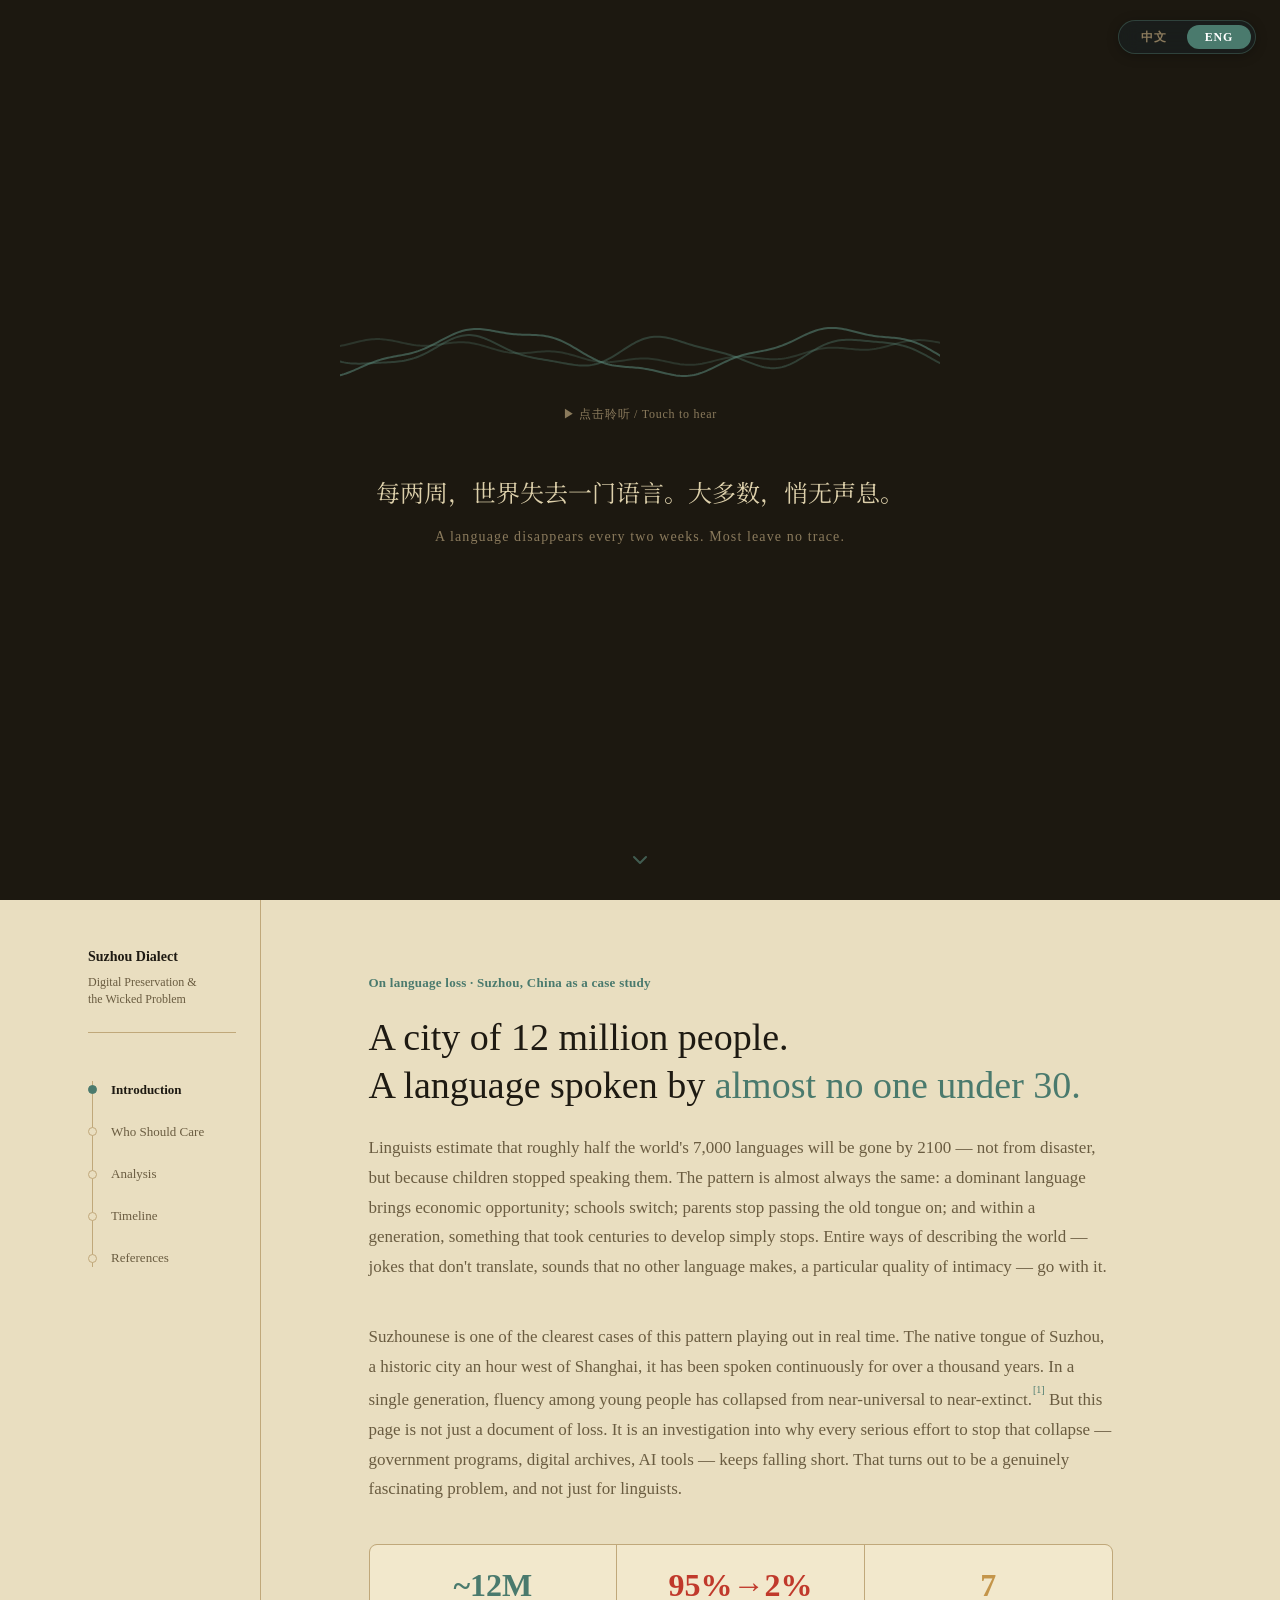
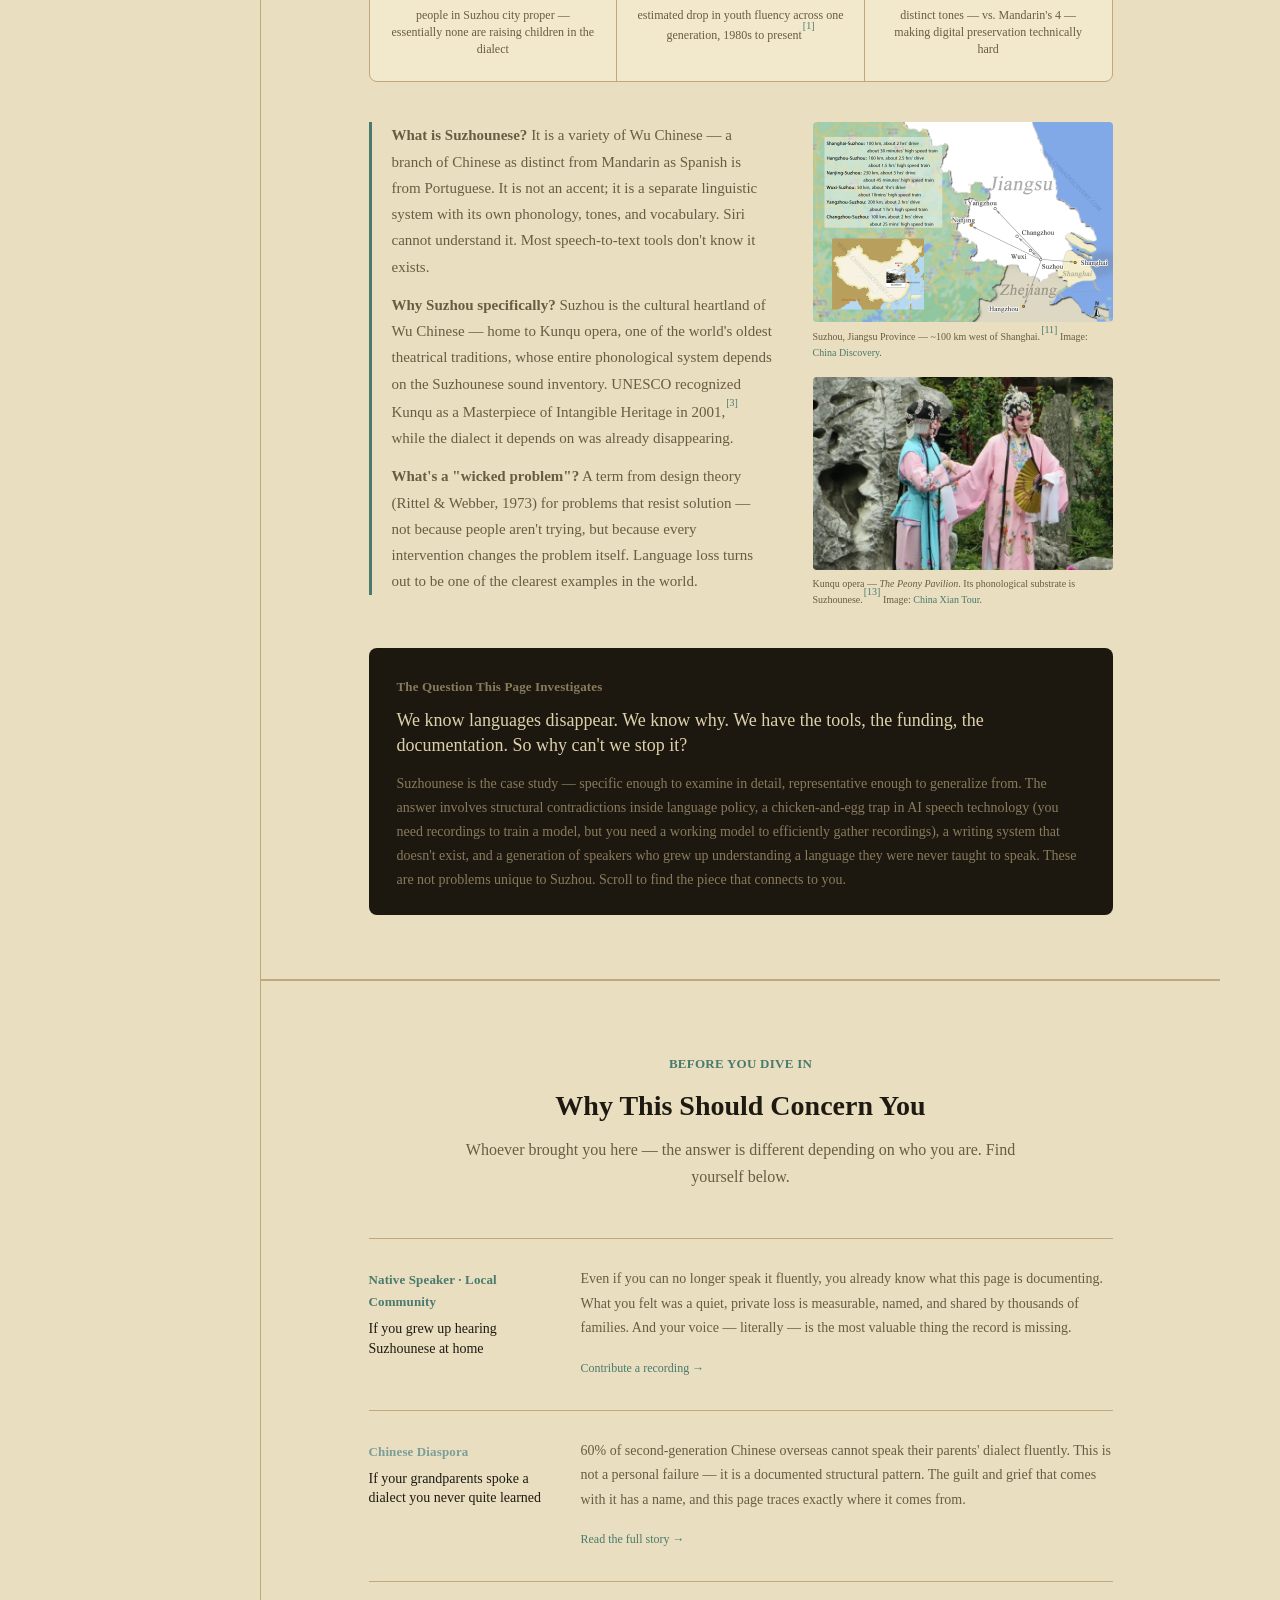
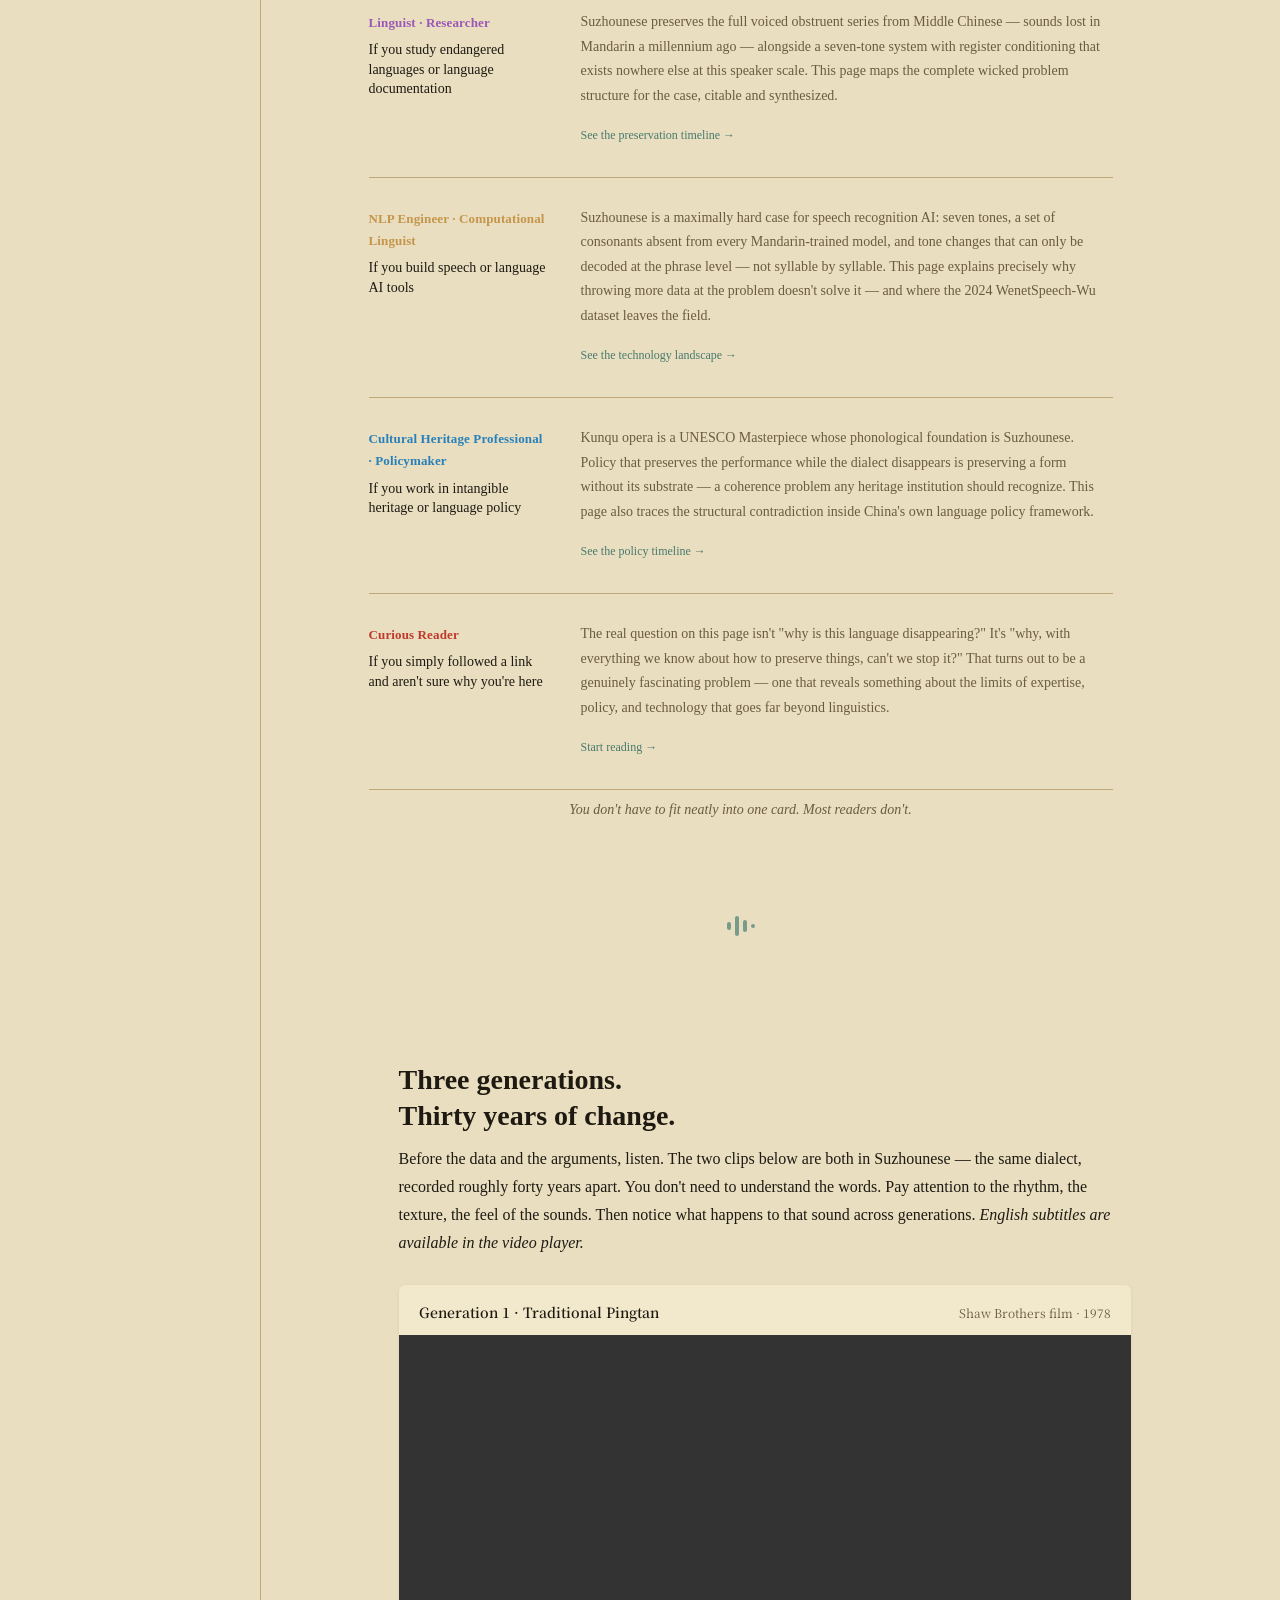
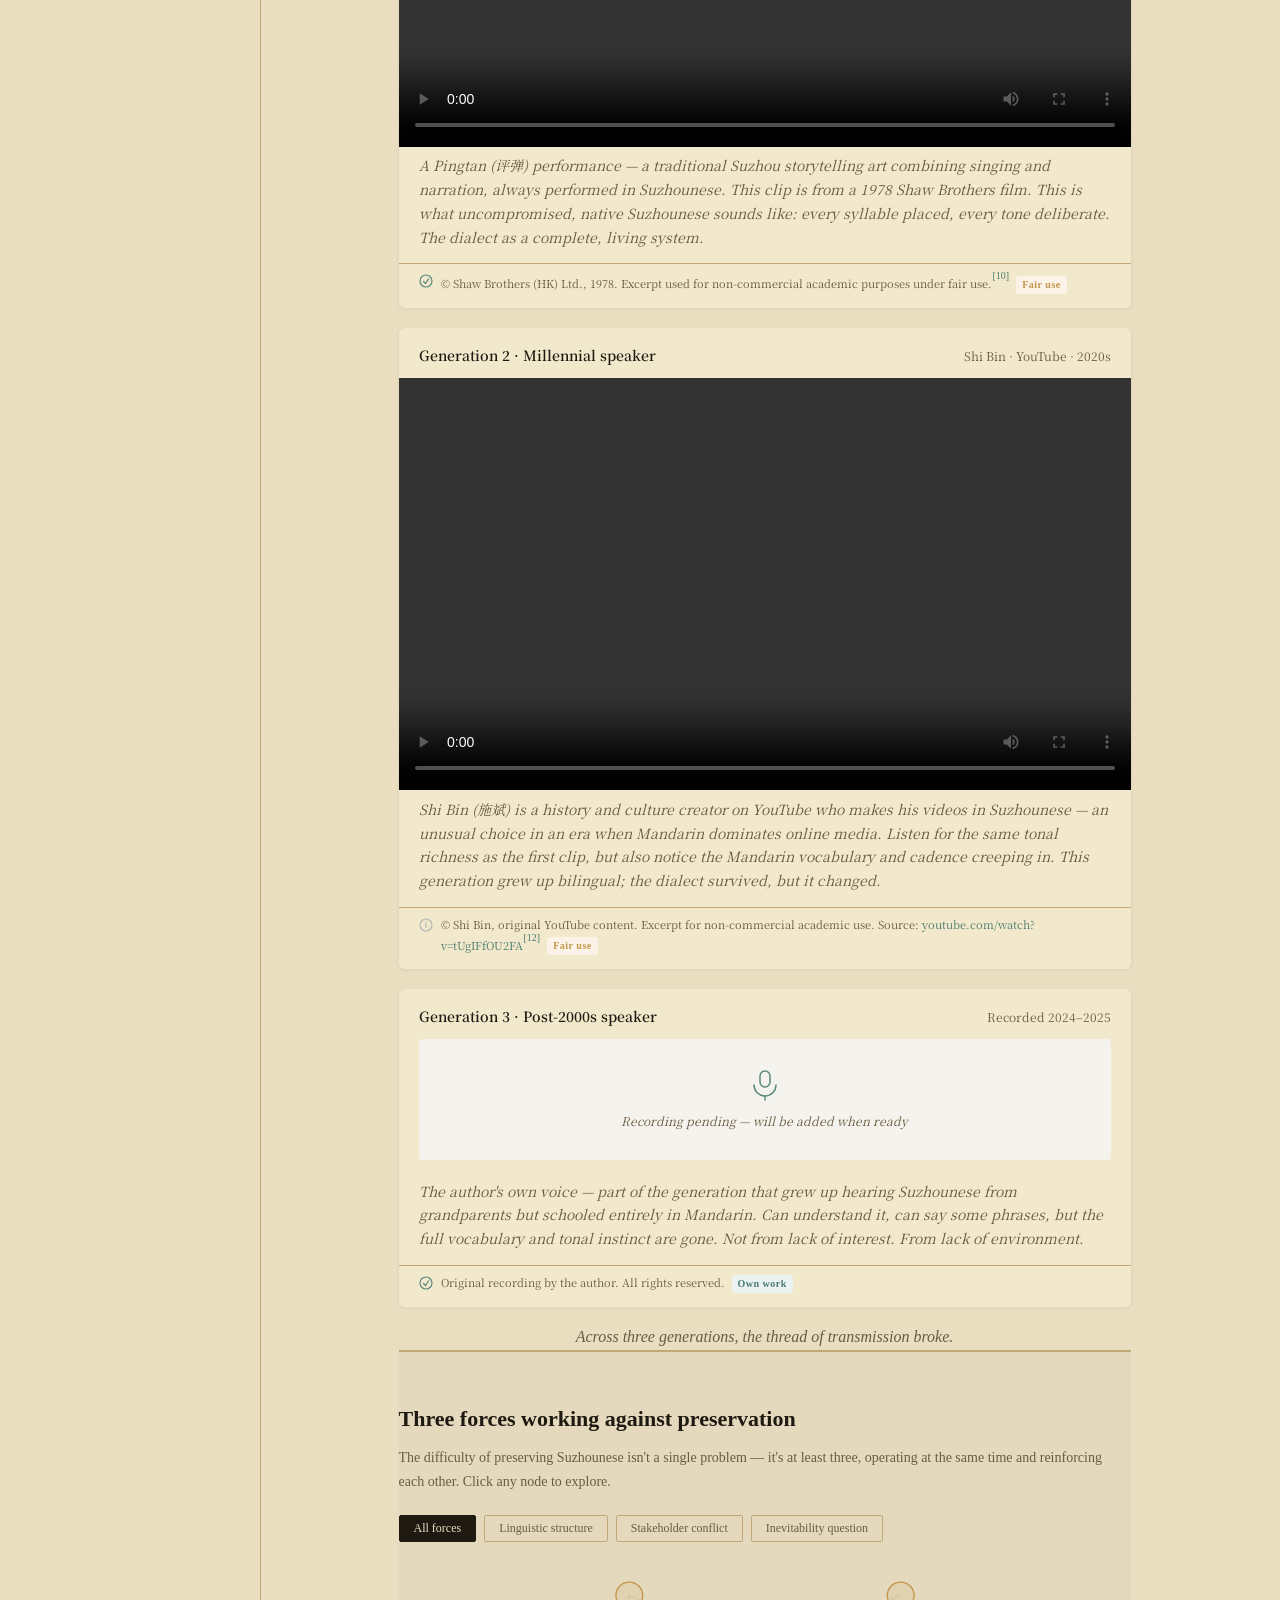
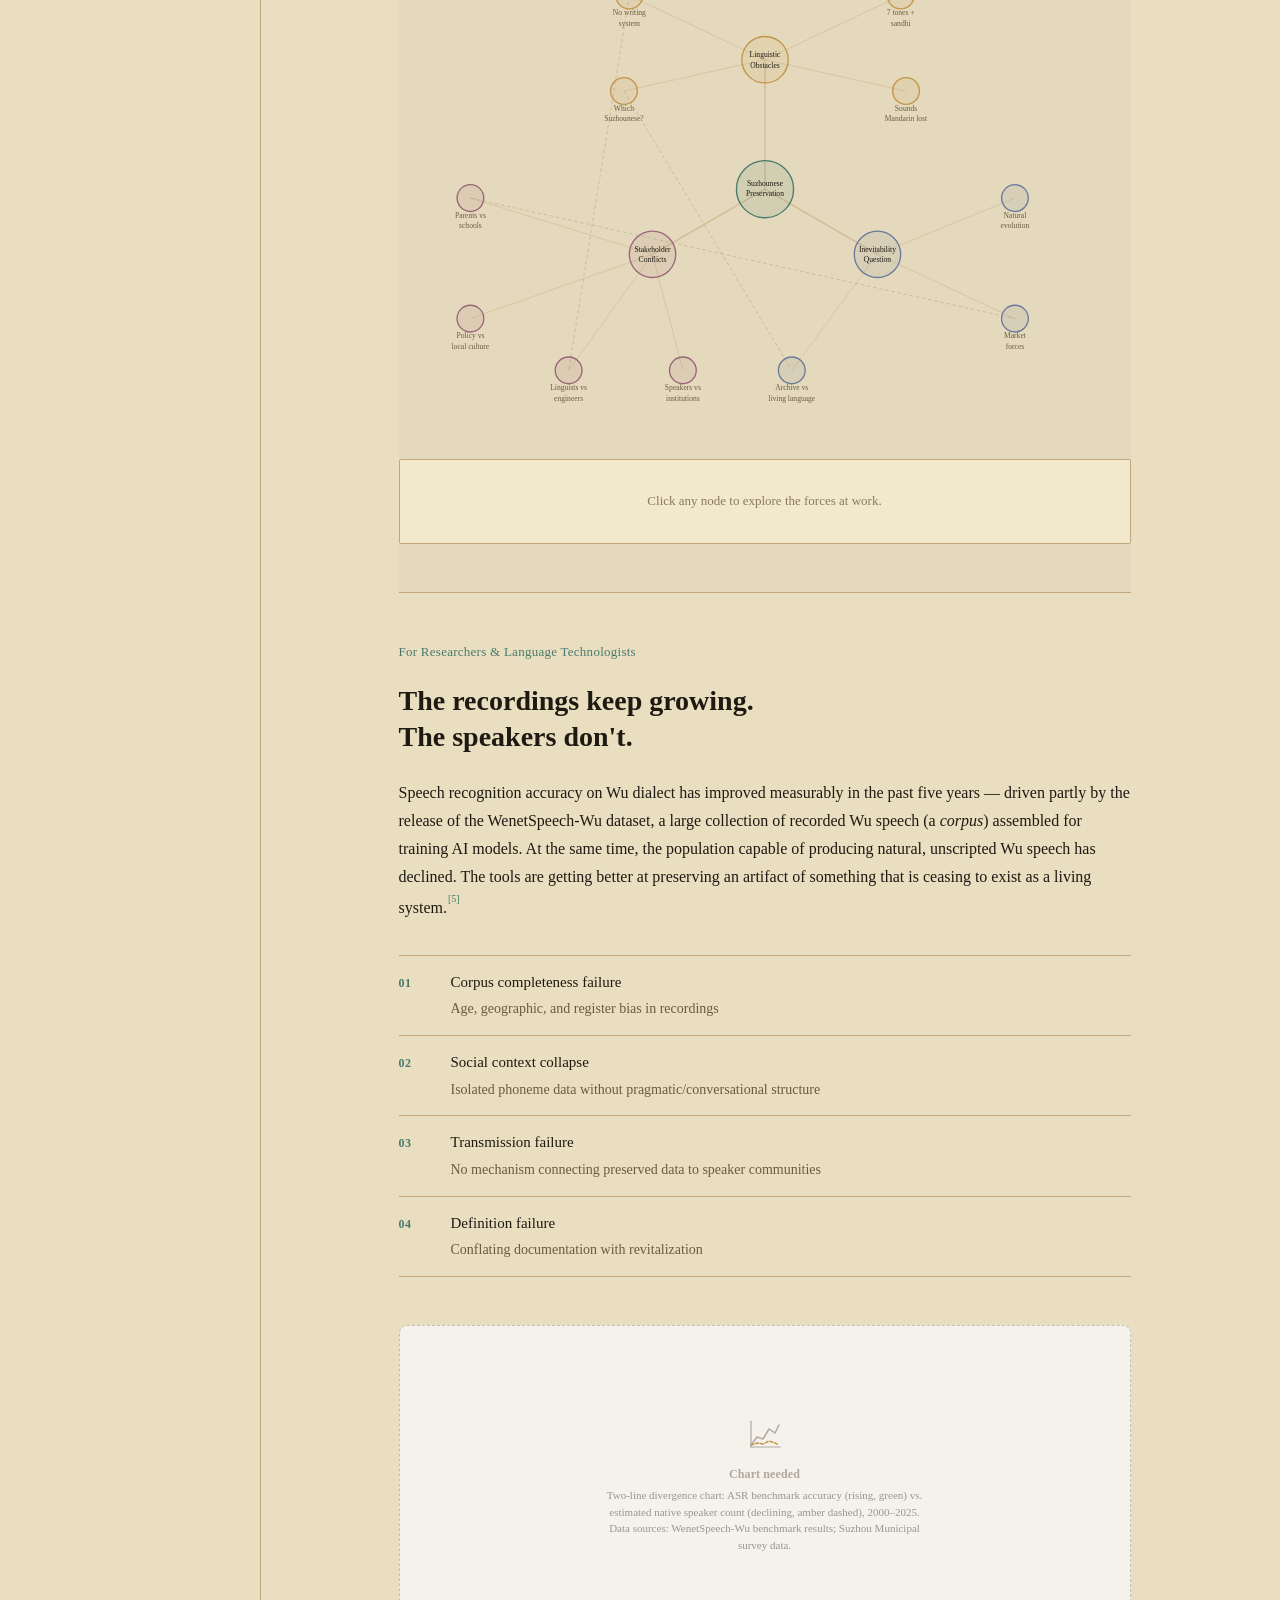
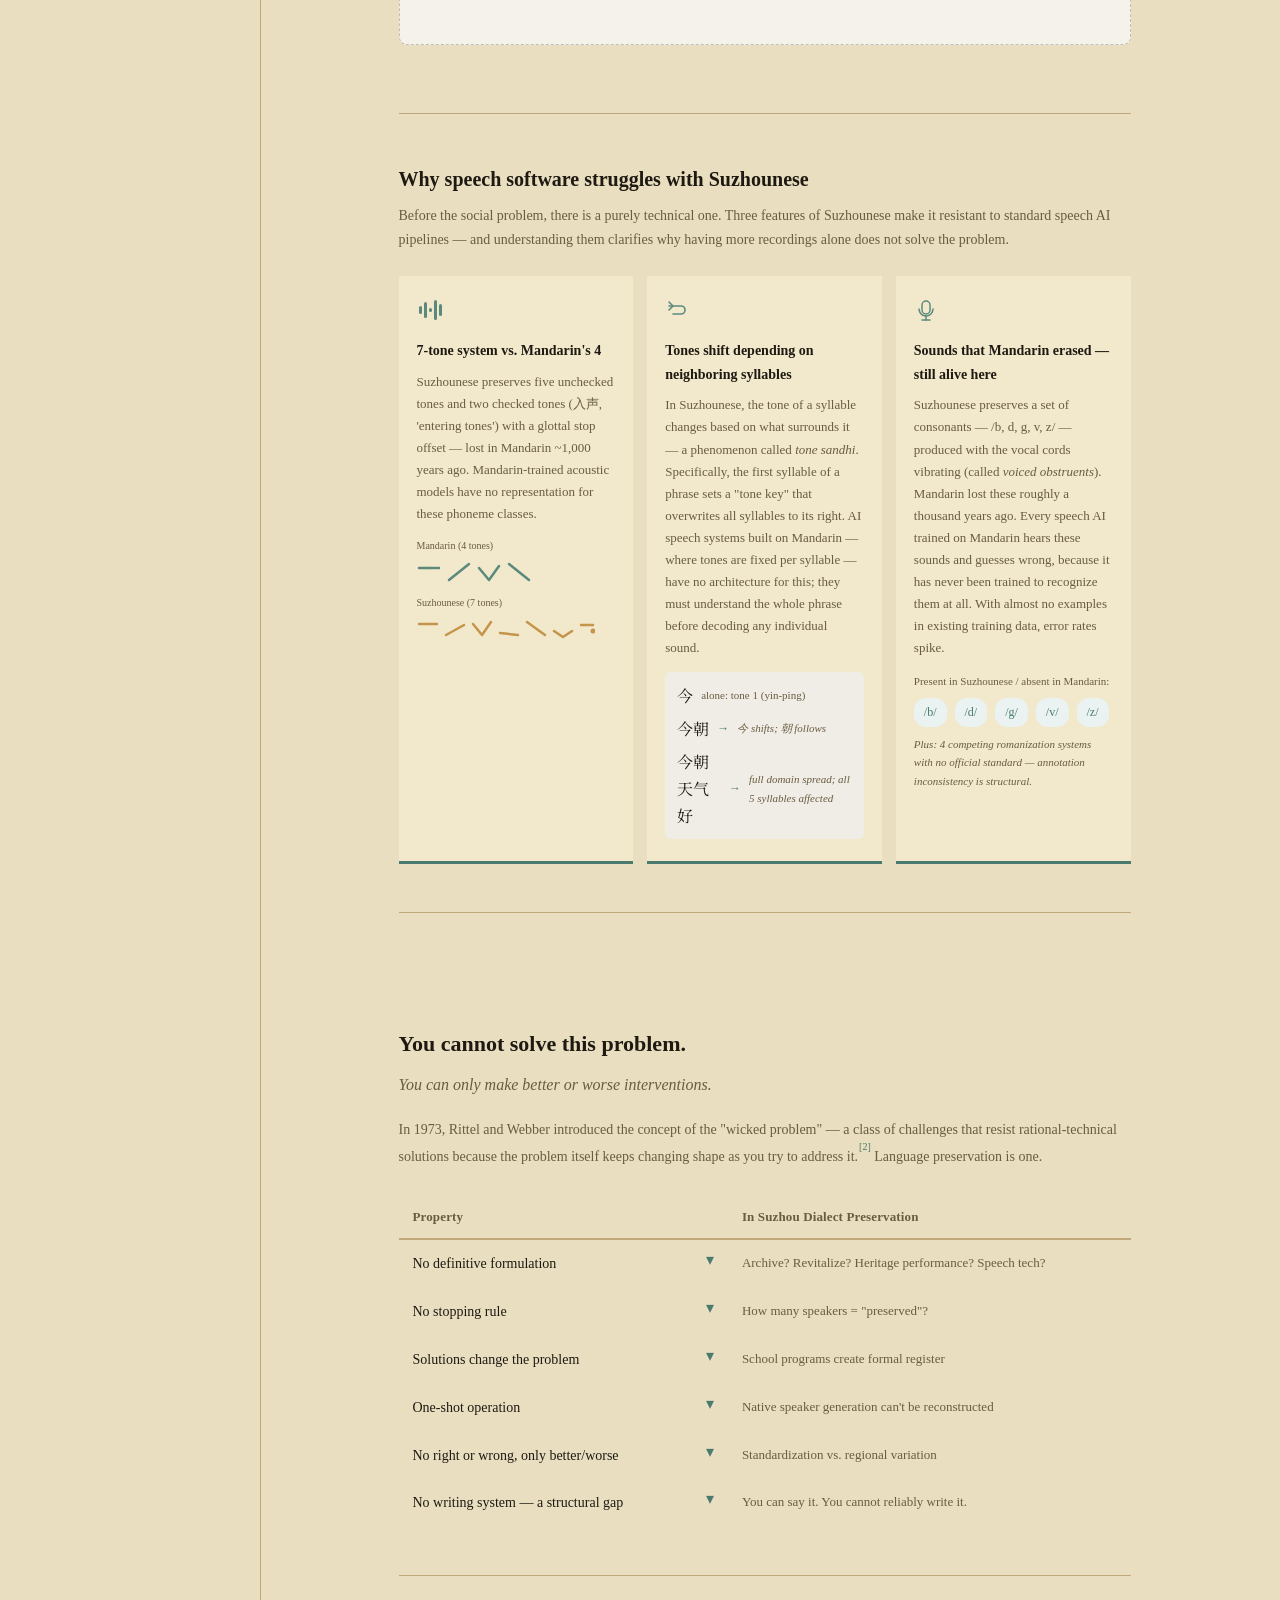
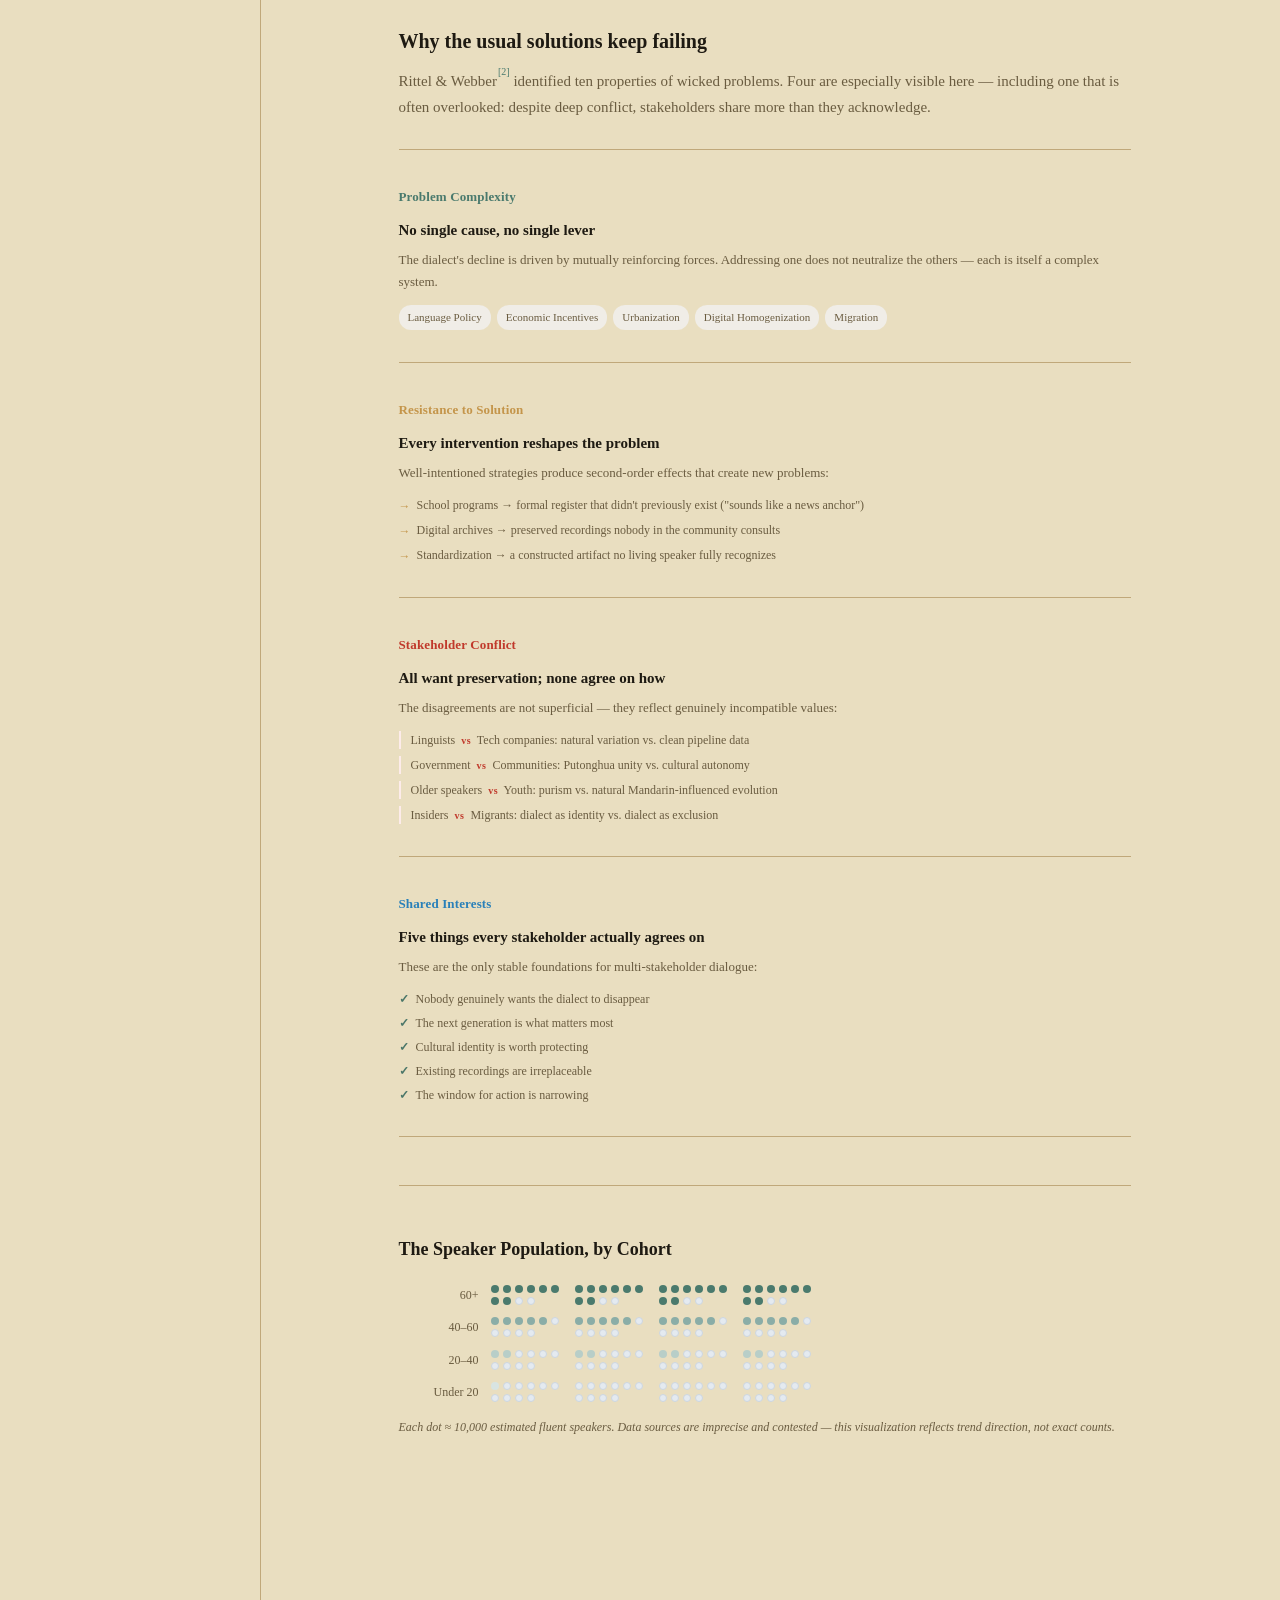
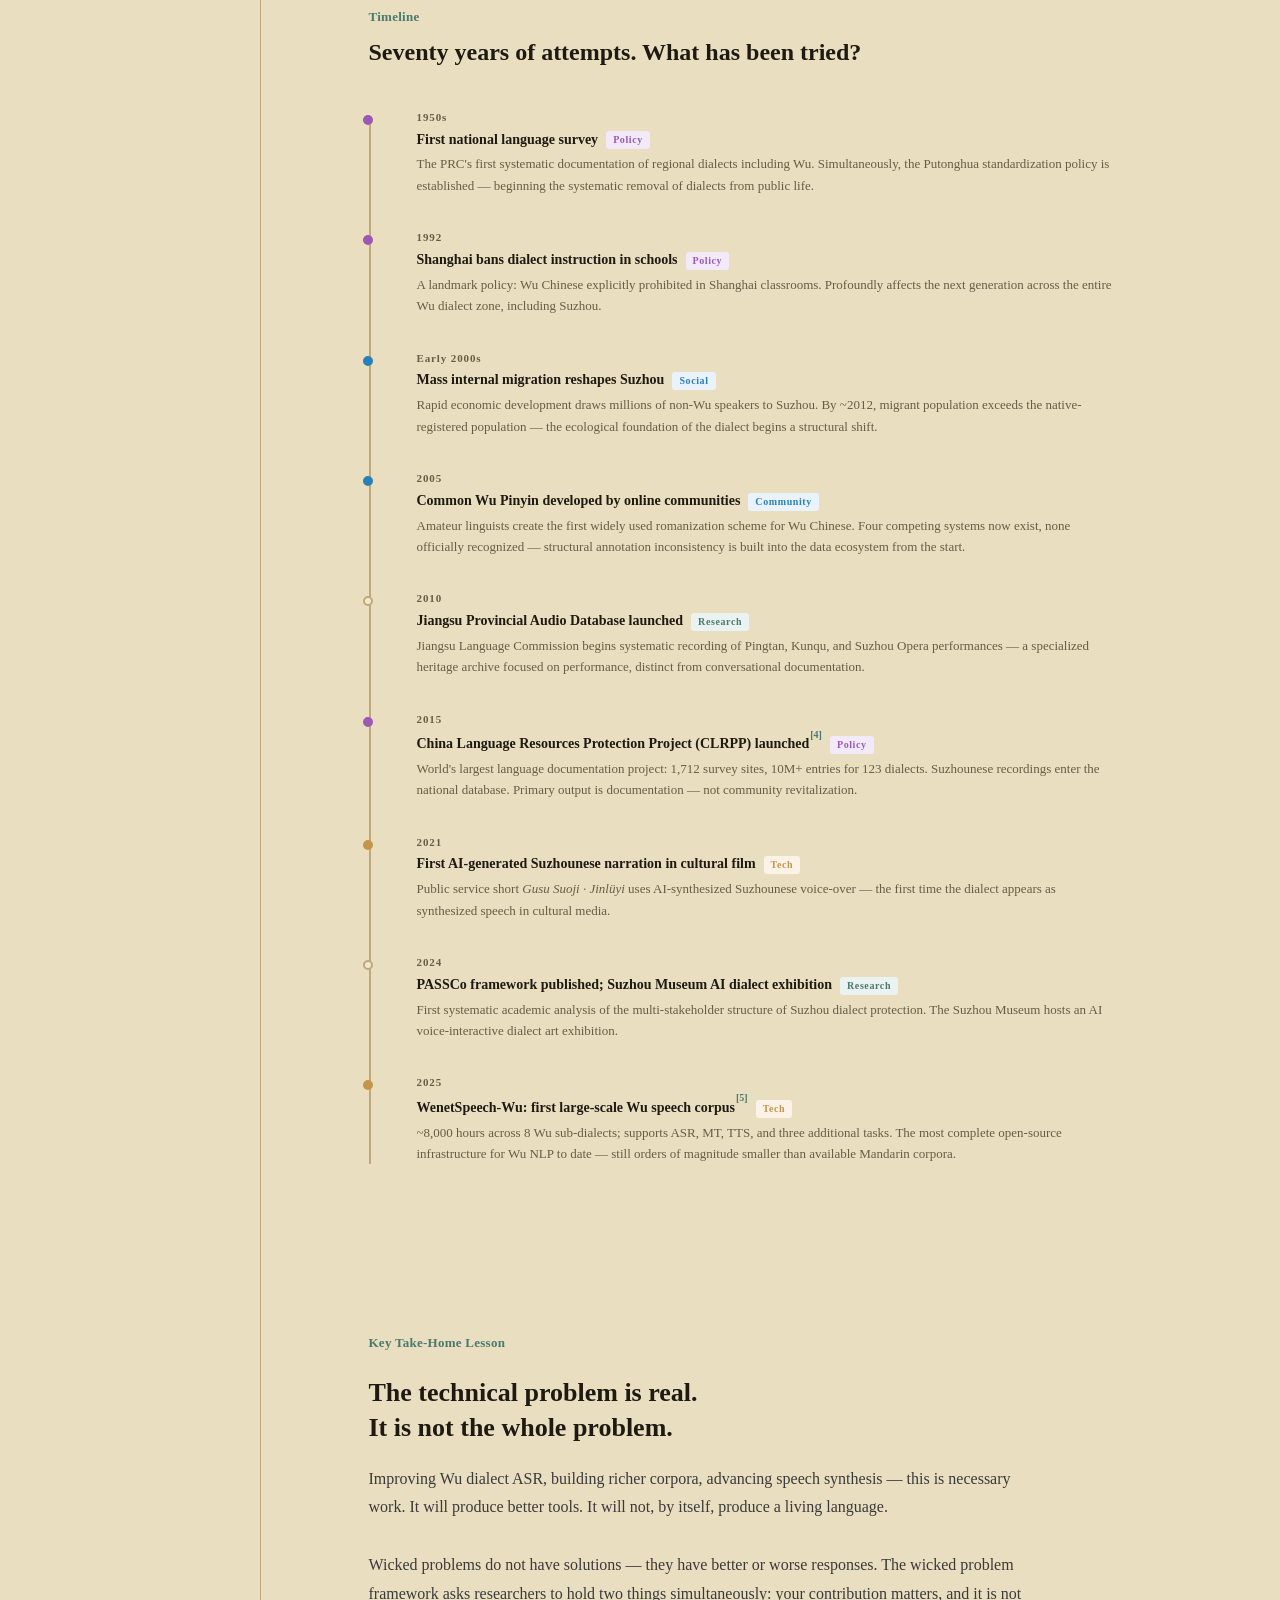
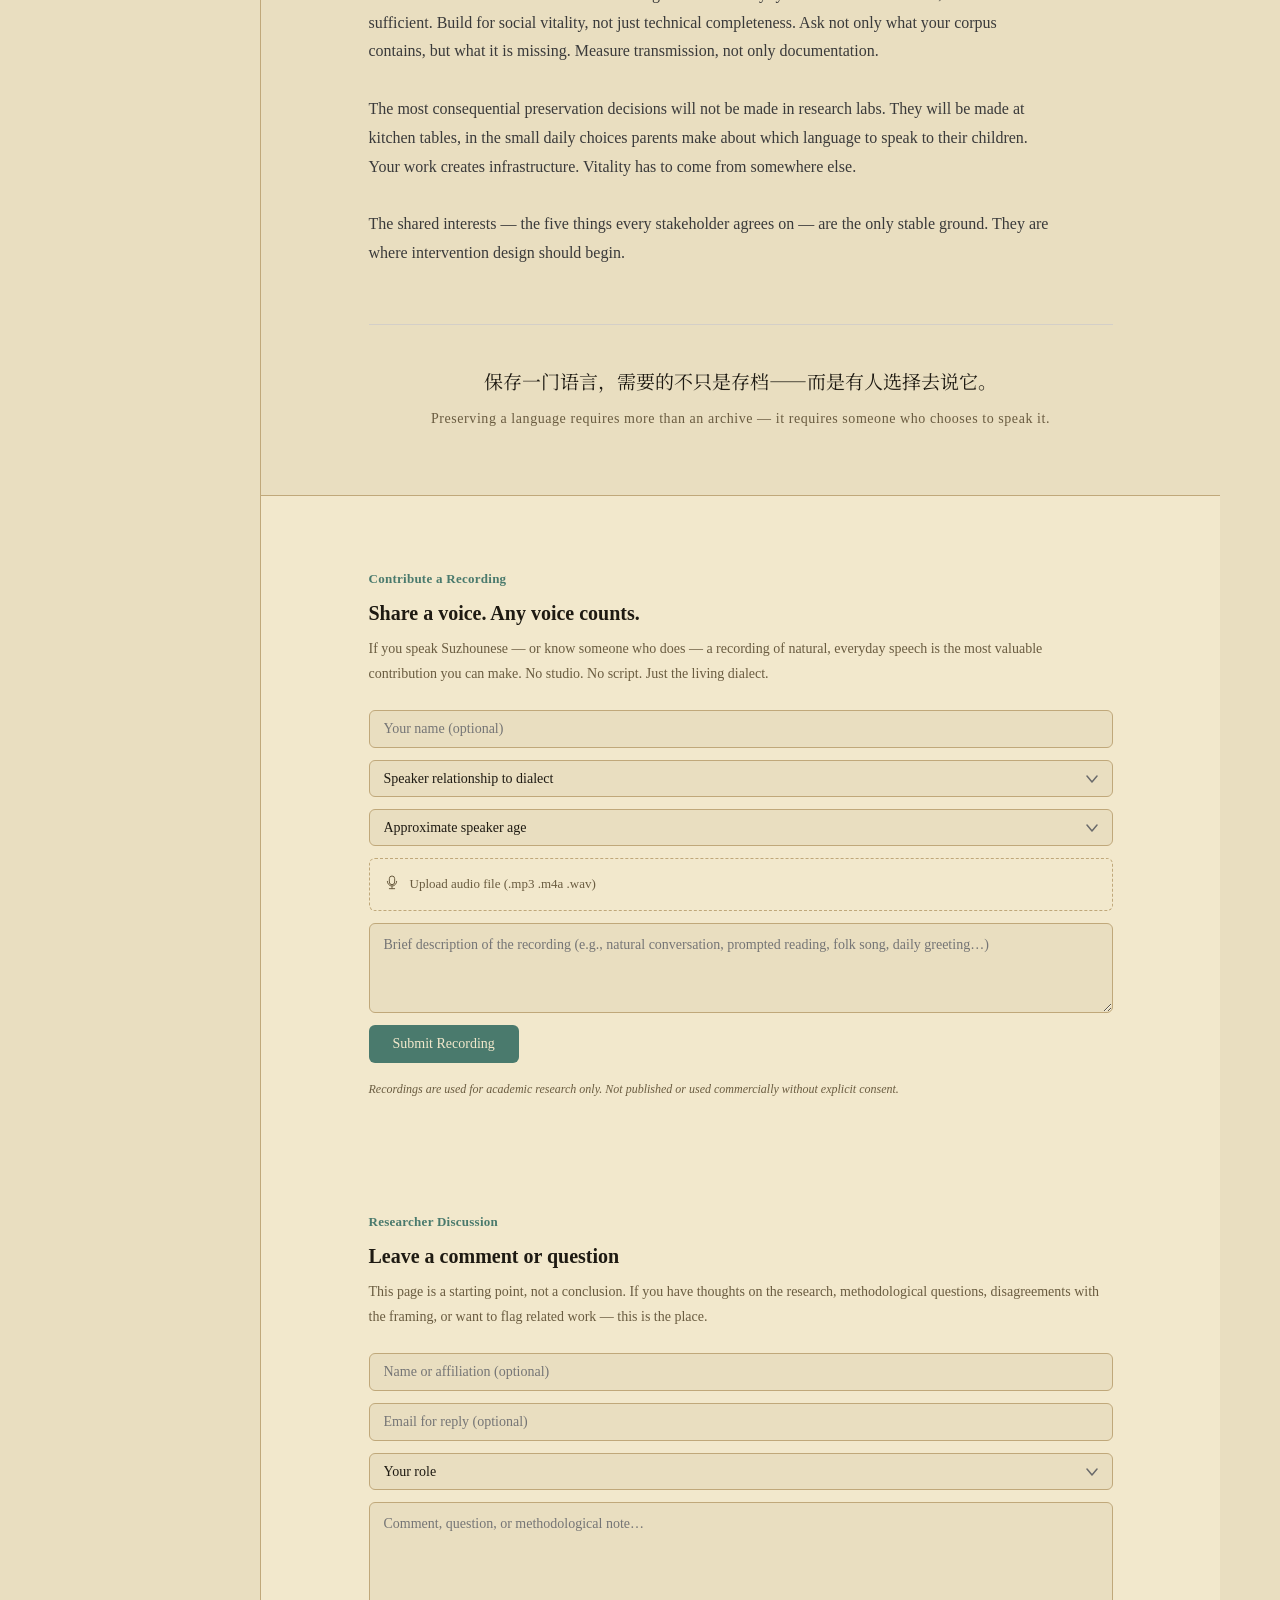
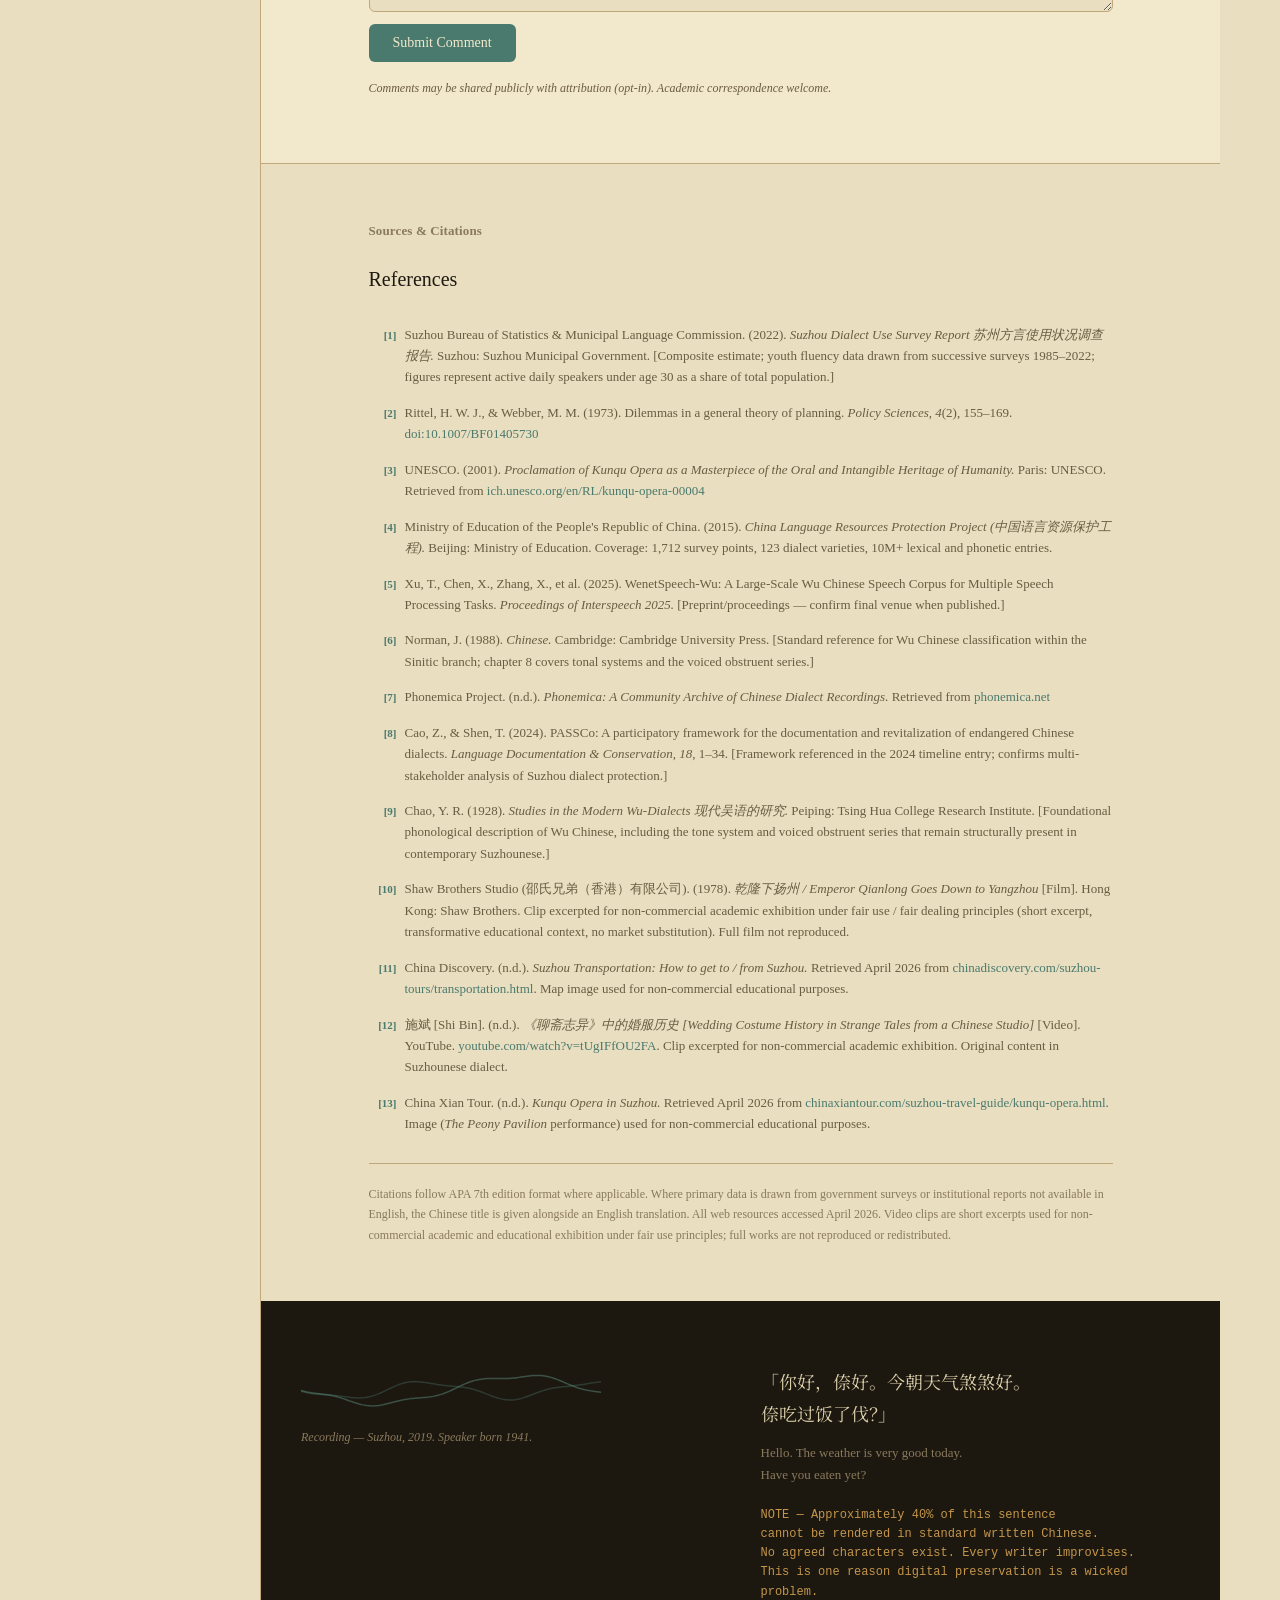
==== index.html @ a2c79649 "Fix portals section: stack full-width instead of two narrow columns Co-Authored-By: Claude Sonnet 4." ====
<!DOCTYPE html>
<html lang="zh">
<head>
  <meta charset="UTF-8">
  <meta name="viewport" content="width=device-width, initial-scale=1.0">
  <title>苏州话的数字保护：一个棘手的难题 / Digital Preservation of the Suzhou Dialect as a Wicked Problem</title>
  <link rel="preconnect" href="https://fonts.googleapis.com">
  <link rel="preconnect" href="https://fonts.gstatic.com" crossorigin>
  <link href="https://fonts.googleapis.com/css2?family=Noto+Serif+SC:wght@400;500;600&display=swap" rel="stylesheet">
  <style>
    /* ============================================================
       RESET & BASE
    ============================================================ */
    *, *::before, *::after {
      box-sizing: border-box;
      margin: 0;
      padding: 0;
    }

    :root {
      --bg: #E9DEC0;           /* aged parchment — main page ground */
      --text-primary: #1E1A12; /* warm near-black */
      --text-secondary: #6A5C40; /* warm brown-gray */
      --accent: #4A7A6D;       /* teal, slightly deeper on the warm bg */
      --accent-light: #7A9E98;
      --track-b-bg: #E9DEC0;
      --track-a-bg: #E9DEC0;
      --dark-bg: #1C1810;      /* warm near-black for landing */
      --divider: #C0A87A;      /* visible warm tan rule */
      --warm-text: #DDD0AB;    /* muted parchment text on dark */
      --muted-label: #8A7A5C;  /* warm muted label */
      --amber: #C4954A;        /* amber stays — pops on parchment */
      --white: #F2E8CC;        /* off-white cards — same warmth as bg */
      --font-zh: "Noto Serif SC", "Source Han Serif SC", serif;
      --font-en: Georgia, "Times New Roman", serif;
    }

    /* ============================================================
       PAGE SHELL — sidebar + content grid
    ============================================================ */
    #page-shell {
      display: grid;
      grid-template-columns: 200px 1fr;
      max-width: 1160px;
      margin: 0 auto;
      align-items: start;
    }

    #page-content {
      min-width: 0;
      border-left: 1px solid var(--divider);
    }

    /* ── Sidebar ── */
    #side-nav {
      position: sticky;
      top: 0;
      height: 100vh;
      padding: 48px 24px 40px 28px;
      display: flex;
      flex-direction: column;
      overflow-y: auto;
    }

    /* inline term explanation — subtle underline on first-use spans */
    span.term-def {
      border-bottom: 1px dotted var(--accent);
      cursor: default;
    }

    .side-nav-title {
      font-family: var(--font-en);
      font-size: 14px;
      font-weight: 700;
      color: var(--text-primary);
      line-height: 1.3;
      margin-bottom: 8px;
    }

    .side-nav-subtitle {
      font-family: var(--font-en);
      font-size: 12px;
      font-weight: 400;
      color: var(--text-secondary);
      line-height: 1.4;
      margin-bottom: 36px;
      padding-bottom: 24px;
      border-bottom: 1px solid var(--divider);
    }

    .side-nav-list {
      list-style: none;
      padding: 0;
      margin: 0;
      display: flex;
      flex-direction: column;
      position: relative;
    }

    .side-nav-list::before {
      content: '';
      position: absolute;
      left: 4px;
      top: 12px;
      bottom: 12px;
      width: 1px;
      background: var(--divider);
    }

    .side-nav-item { position: relative; }

    .side-nav-link {
      display: flex;
      align-items: center;
      gap: 14px;
      text-decoration: none;
      padding: 10px 0;
    }

    .side-nav-dot {
      width: 9px;
      height: 9px;
      border-radius: 50%;
      border: 1.5px solid var(--divider);
      background: var(--bg);
      flex-shrink: 0;
      position: relative;
      z-index: 1;
      transition: border-color 0.2s, background 0.2s;
    }

    .side-nav-label {
      font-family: var(--font-en);
      font-size: 13px;
      font-weight: 400;
      color: var(--text-secondary);
      white-space: nowrap;
      transition: color 0.15s;
    }

    .side-nav-item.active .side-nav-dot {
      background: var(--accent);
      border-color: var(--accent);
    }

    .side-nav-item.active .side-nav-label {
      color: var(--text-primary);
      font-weight: 600;
    }

    .side-nav-link:hover .side-nav-label {
      color: var(--accent);
    }

    /* Collapse sidebar on narrow screens */
    @media (max-width: 960px) {
      #page-shell {
        grid-template-columns: 1fr;
      }
      #side-nav { display: none; }
      #page-content { border-left: none; }
    }

    html {
      font-size: 17px;
      scroll-behavior: smooth;
    }

    body {
      background-color: var(--bg);
      color: var(--text-primary);
      line-height: 1.7;
      font-family: var(--font-en);
      overflow-x: hidden;
    }

    /* ============================================================
       LANDING ZONE
    ============================================================ */
    #landing {
      min-height: 100vh;
      background-color: var(--dark-bg);
      display: flex;
      flex-direction: column;
      align-items: center;
      justify-content: center;
      position: relative;
      padding: 40px 20px 80px;
    }

    .waveform-wrapper {
      display: flex;
      flex-direction: column;
      align-items: center;
      gap: 12px;
      cursor: pointer;
    }

    #landing-canvas {
      display: block;
      border-radius: 4px;
    }

    .play-prompt {
      font-family: var(--font-en);
      font-size: 12px;
      color: var(--muted-label);
      letter-spacing: 0.06em;
      user-select: none;
      position: relative;
    }

    .pulse-ring {
      position: absolute;
      top: 50%;
      left: 50%;
      transform: translate(-50%, -50%);
      width: 0;
      height: 0;
      border-radius: 50%;
      background: transparent;
      border: 2px solid var(--accent);
      opacity: 0;
      pointer-events: none;
    }

    .waveform-wrapper.playing .pulse-ring {
      animation: pulseRing 1.2s ease-out infinite;
    }

    @keyframes pulseRing {
      0%   { width: 0; height: 0; opacity: 0.6; top: 50%; left: 50%; transform: translate(-50%, -50%); }
      100% { width: 120px; height: 120px; opacity: 0; top: 50%; left: 50%; transform: translate(-50%, -50%); }
    }

    .landing-statement {
      margin-top: 48px;
      text-align: center;
      opacity: 0;
      animation: fadeInUp 1s ease forwards;
      animation-delay: 1.5s;
    }

    @keyframes fadeInUp {
      from { opacity: 0; transform: translateY(16px); }
      to   { opacity: 1; transform: translateY(0); }
    }

    .landing-zh {
      font-family: var(--font-zh);
      font-size: 24px;
      color: var(--warm-text);
      margin-bottom: 12px;
      font-weight: 400;
    }

    .landing-en {
      font-family: var(--font-en);
      font-size: 14px;
      color: var(--muted-label);
      letter-spacing: 0.08em;
    }

    .scroll-indicator {
      position: absolute;
      bottom: 28px;
      left: 50%;
      transform: translateX(-50%);
      animation: bounceDown 2s ease-in-out infinite;
      opacity: 0;
      animation-delay: 2.5s;
      animation-fill-mode: forwards;
    }

    @keyframes bounceDown {
      0%, 100% { transform: translateX(-50%) translateY(0); opacity: 0.6; }
      50%       { transform: translateX(-50%) translateY(6px); opacity: 1; }
    }

    .scroll-indicator svg {
      display: block;
    }

    /* ============================================================
       SPLIT TRANSITION
    ============================================================ */
    #split-transition {
      height: 80px;
      background: var(--bg);
      display: flex;
      align-items: center;
      justify-content: center;
      position: relative;
    }

    .split-labels {
      display: flex;
      width: 100%;
      max-width: 1200px;
      justify-content: space-around;
      align-items: center;
      opacity: 0;
      animation: fadeIn 0.8s ease forwards;
      animation-delay: 0.3s;
    }

    @keyframes fadeIn {
      from { opacity: 0; }
      to   { opacity: 1; }
    }

    .split-label-zh {
      font-family: var(--font-zh);
      font-size: 64px;
      color: var(--accent);
      line-height: 1;
      text-align: center;
    }

    .split-label-en {
      display: flex;
      align-items: center;
      gap: 4px;
    }

    /* ============================================================
       MAIN SPLIT LAYOUT
    ============================================================ */
    #main-content {
      display: grid;
      grid-template-columns: 1fr 1px 1fr;
      max-width: 1400px;
      margin: 0 auto;
      min-height: 100vh;
    }

    .divider-line {
      background-color: var(--divider);
      width: 1px;
      align-self: stretch;
    }

    /* ============================================================
       TRACK B — Chinese
    ============================================================ */
    #track-b {
      background-color: var(--bg);
      padding: 48px 40px;
      font-family: var(--font-zh);
    }

    .track-b-section {
      padding: 48px 0;
      border-bottom: 1px solid var(--divider);
    }

    .track-b-section:last-child {
      border-bottom: none;
    }

    .b-eyebrow {
      font-family: var(--font-zh);
      font-size: 13px;
      letter-spacing: 0.12em;
      color: var(--accent);
      margin-bottom: 24px;
    }

    .b-pull-quote {
      font-size: 22px;
      line-height: 1.9;
      color: #2C2C2C;
      border-left: 3px solid var(--accent);
      padding-left: 24px;
      font-style: normal;
      margin: 0;
    }

    /* Three Generations */
    .section-header-zh {
      font-family: var(--font-zh);
      font-size: 28px;
      color: var(--text-primary);
      text-align: center;
      margin-bottom: 32px;
      font-weight: 500;
    }

    .section-header-zh-sm {
      font-family: var(--font-zh);
      font-size: 22px;
      color: var(--text-primary);
      margin-bottom: 28px;
      font-weight: 500;
    }

    .audio-cards {
      display: flex;
      flex-direction: column;
      gap: 20px;
      margin-bottom: 16px;
    }

    /* ── Generation card (replaces audio-card) ── */
    .gen-card {
      background: var(--white);
      border-radius: 6px;
      box-shadow: 0 1px 4px rgba(0,0,0,0.06);
      overflow: hidden;
    }

    .gen-card-header {
      display: flex;
      align-items: baseline;
      justify-content: space-between;
      padding: 16px 20px 10px;
    }

    .gen-card-label {
      font-family: var(--font-zh);
      font-size: 14px;
      color: var(--text-primary);
      font-weight: 600;
    }

    .gen-card-year {
      font-family: var(--font-zh);
      font-size: 12px;
      color: var(--text-secondary);
    }

    /* Media area: video (iframe or <video>) */
    .gen-card-video-wrapper {
      position: relative;
      width: 100%;
      aspect-ratio: 16 / 9;
      background: #0D1110;
    }

    .gen-card-video-wrapper iframe,
    .gen-card-video-wrapper video {
      width: 100%;
      height: 100%;
      display: block;
      border: none;
    }

    /* Media area: audio only */
    .gen-card-audio-wrapper {
      padding: 0 20px 4px;
    }

    .gen-card-audio-wrapper audio {
      width: 100%;
      height: 36px;
      accent-color: var(--accent);
    }

    /* Waveform bars (decorative, still animate on play) */
    .waveform-bars {
      display: flex;
      align-items: flex-end;
      gap: 3px;
      height: 36px;
      padding: 0 20px;
      margin-bottom: 8px;
    }

    .waveform-bars .bar {
      width: 4px;
      border-radius: 2px 2px 0 0;
      transition: height 0.3s ease;
    }

    .waveform-bars.gen1 .bar { background-color: var(--accent); }
    .waveform-bars.gen2 .bar { background-color: #8AADA7; }
    .waveform-bars.gen3 .bar { background-color: #C8D8D5; }

    @keyframes barBounce {
      0%, 100% { transform: scaleY(1); }
      50%       { transform: scaleY(1.5); }
    }

    .waveform-bars.playing .bar {
      animation: barBounce 0.5s ease-in-out infinite;
    }

    .waveform-bars.playing .bar:nth-child(2n)   { animation-delay: 0.08s; }
    .waveform-bars.playing .bar:nth-child(3n)   { animation-delay: 0.16s; }
    .waveform-bars.playing .bar:nth-child(4n)   { animation-delay: 0.24s; }
    .waveform-bars.playing .bar:nth-child(5n)   { animation-delay: 0.04s; }

    /* Kept for backward compat but no longer used as primary control */
    .play-btn {
      display: none;
    }

    .gen-card-desc {
      font-family: var(--font-zh);
      font-size: 14px;
      color: var(--text-secondary);
      font-style: italic;
      padding: 8px 20px 10px;
      line-height: 1.7;
    }

    /* Per-card attribution */
    .gen-card-attribution {
      display: flex;
      align-items: flex-start;
      gap: 8px;
      padding: 8px 20px 14px;
      border-top: 1px solid var(--divider);
      margin-top: 4px;
    }

    .gen-card-attribution-icon {
      flex-shrink: 0;
      margin-top: 2px;
    }

    .gen-card-attribution-text {
      font-family: var(--font-zh);
      font-size: 11px;
      color: var(--text-secondary);
      line-height: 1.6;
    }

    .gen-card-attribution-text a {
      color: var(--accent);
      text-decoration: none;
    }

    .gen-card-attribution-text a:hover {
      text-decoration: underline;
    }

    .gen-card-rights-tag {
      display: inline-block;
      font-size: 10px;
      font-family: var(--font-en);
      font-weight: 600;
      letter-spacing: 0.05em;
      padding: 1px 6px;
      border-radius: 3px;
      vertical-align: middle;
      margin-left: 4px;
    }

    .gen-card-rights-tag.own    { background: #EAF3F1; color: var(--accent); }
    .gen-card-rights-tag.embed  { background: #EAF2FB; color: #2980B9; }
    .gen-card-rights-tag.fair   { background: #FBF3E7; color: var(--amber); }
    .gen-card-rights-tag.pending { background: #FDF0EE; color: #C0392B; }

    /* Section-level rights notice */
    .gen-rights-notice {
      font-family: var(--font-zh);
      font-size: 12px;
      color: var(--text-secondary);
      font-style: italic;
      border-left: 2px solid var(--divider);
      padding-left: 12px;
      margin-bottom: 24px;
      line-height: 1.7;
    }

    .gen-closing {
      text-align: center;
      font-style: italic;
      font-size: 16px;
      color: var(--text-secondary);
      font-family: var(--font-zh);
      margin-top: 16px;
    }

    /* Placeholder state while media is pending */
    .gen-card-placeholder {
      display: flex;
      flex-direction: column;
      align-items: center;
      justify-content: center;
      gap: 8px;
      padding: 28px 20px;
      background: #F5F3EE;
      border-radius: 4px;
      margin: 0 20px 12px;
    }

    .gen-card-placeholder-label {
      font-family: var(--font-zh);
      font-size: 12px;
      color: var(--text-secondary);
      font-style: italic;
    }

    /* Story cards */
    .story-cards {
      display: flex;
      flex-direction: column;
      gap: 16px;
      margin-bottom: 24px;
    }

    .story-card {
      padding: 20px 0 20px 20px;
      border-left: 2px solid var(--divider);
      background: transparent;
      border-radius: 0;
      box-shadow: none;
      margin-bottom: 0;
    }

    .story-card:not(:last-child) {
      margin-bottom: 16px;
    }

    .story-card-title {
      font-family: var(--font-zh);
      font-size: 15px;
      font-weight: 600;
      color: var(--text-primary);
      margin-bottom: 8px;
    }

    .story-card-body {
      font-family: var(--font-zh);
      font-size: 14px;
      color: var(--text-secondary);
      line-height: 1.8;
      margin-bottom: 10px;
    }

    .result-tag {
      font-family: var(--font-en);
      font-size: 11px;
      font-weight: 500;
      color: #C0392B;
      background: transparent;
      border: none;
      padding: 0;
      border-radius: 0;
    }

    .section-closing {
      font-size: 15px;
      font-style: italic;
      color: var(--text-secondary);
      font-family: var(--font-zh);
      margin-top: 8px;
    }

    /* CTAs Track B */
    .cta-section-zh {
      margin-bottom: 64px;
    }

    .cta-header-zh {
      font-family: var(--font-zh);
      font-size: 20px;
      color: var(--text-primary);
      margin-bottom: 24px;
      font-weight: 500;
    }

    .btn-primary-zh {
      display: block;
      width: 100%;
      background: var(--accent);
      color: var(--white);
      border: none;
      border-radius: 8px;
      padding: 18px 24px;
      font-family: var(--font-zh);
      font-size: 16px;
      line-height: 1.6;
      text-align: center;
      cursor: pointer;
      margin-bottom: 16px;
      transition: background 0.2s, transform 0.15s;
    }

    .btn-primary-zh:hover {
      background: #4A7668;
      transform: translateY(-1px);
    }

    .btn-secondary-zh {
      display: block;
      width: 100%;
      background: transparent;
      color: var(--accent);
      border: 2px solid var(--accent);
      border-radius: 8px;
      padding: 14px 24px;
      font-family: var(--font-zh);
      font-size: 15px;
      text-align: center;
      cursor: pointer;
      margin-bottom: 14px;
      transition: background 0.2s, color 0.2s;
    }

    .btn-secondary-zh:hover {
      background: var(--accent);
      color: var(--white);
    }

    .phrase-rotator {
      text-align: center;
      min-height: 48px;
      display: flex;
      flex-direction: column;
      align-items: center;
      margin-bottom: 20px;
    }

    .phrase-main {
      font-family: var(--font-zh);
      font-size: 18px;
      color: var(--accent);
      font-weight: 500;
      transition: opacity 0.5s ease;
    }

    .phrase-gloss {
      font-family: var(--font-zh);
      font-size: 13px;
      color: var(--text-secondary);
      transition: opacity 0.5s ease;
    }

    .phrase-main.fade, .phrase-gloss.fade {
      opacity: 0;
    }

    .btn-text-zh {
      background: none;
      border: none;
      color: var(--accent);
      font-family: var(--font-zh);
      font-size: 15px;
      cursor: pointer;
      display: flex;
      align-items: center;
      gap: 6px;
      padding: 0;
      margin-top: 8px;
      text-decoration: none;
    }

    .btn-text-zh:hover {
      text-decoration: underline;
    }

    .wechat-dot {
      color: #07C160;
      font-size: 10px;
    }

    /* ============================================================
       TRACK A — English
    ============================================================ */
    #track-a {
      background-color: var(--bg);
      padding: 48px 40px;
      font-family: var(--font-en);
    }

    .a-eyebrow {
      font-family: var(--font-en);
      font-size: 13px;
      letter-spacing: 0.02em;
      color: var(--accent);
      margin-bottom: 20px;
    }

    .a-header-lg {
      font-family: var(--font-en);
      font-size: 28px;
      font-weight: 600;
      color: var(--text-primary);
      line-height: 1.3;
      margin-bottom: 24px;
    }

    .a-body {
      font-family: var(--font-en);
      font-size: 16px;
      line-height: 1.75;
      color: var(--text-primary);
      margin-bottom: 32px;
    }

    .failure-list {
      list-style: none;
      margin-bottom: 48px;
    }

    .failure-item {
      display: grid;
      grid-template-columns: 36px 1fr;
      gap: 0 16px;
      padding: 14px 0;
      border-bottom: 1px solid var(--divider);
    }

    .failure-item:first-child {
      border-top: 1px solid var(--divider);
    }

    .failure-num {
      font-family: var(--font-en);
      font-size: 12px;
      font-weight: 600;
      color: var(--accent);
      padding-top: 3px;
      letter-spacing: 0.05em;
    }

    .failure-title {
      font-family: var(--font-en);
      font-size: 15px;
      font-weight: 500;
      color: var(--text-primary);
      margin-bottom: 2px;
    }

    .failure-desc {
      font-family: var(--font-en);
      font-size: 14px;
      color: var(--text-secondary);
    }

    /* Wicked Problem section */
    .a-section {
      padding: 48px 0;
      border-bottom: 1px solid var(--divider);
    }

    .a-section:last-child {
      border-bottom: none;
    }

    .a-header-md {
      font-family: var(--font-en);
      font-size: 22px;
      font-weight: 600;
      color: var(--text-primary);
      margin-bottom: 8px;
    }

    .a-subheader {
      font-family: var(--font-en);
      font-size: 16px;
      font-style: italic;
      color: var(--text-secondary);
      margin-bottom: 20px;
    }

    .a-body-sm {
      font-family: var(--font-en);
      font-size: 14px;
      line-height: 1.7;
      color: var(--text-secondary);
      margin-bottom: 28px;
    }

    /* Expandable table */
    .wicked-table {
      width: 100%;
      border-collapse: collapse;
      font-family: var(--font-en);
    }

    .wicked-table thead th {
      font-size: 13px;
      font-weight: 600;
      letter-spacing: 0.01em;
      color: var(--text-secondary);
      padding: 10px 14px;
      border-bottom: 2px solid var(--divider);
      text-align: left;
    }

    .wicked-table .expandable {
      cursor: pointer;
      transition: background 0.15s;
    }

    .wicked-table .expandable:nth-child(odd) {
      background: var(--bg);
    }

    .wicked-table .expandable:nth-child(even) {
      background: #EDEAE4;
    }

    .wicked-table .expandable:hover {
      background: #E4E0D8;
    }

    .wicked-table .expandable td {
      padding: 12px 14px;
      font-size: 14px;
      vertical-align: top;
    }

    .wicked-table .expandable td:first-child {
      font-weight: 500;
      color: var(--text-primary);
      width: 45%;
    }

    .wicked-table .expandable td:last-child {
      color: var(--text-secondary);
      font-size: 13px;
    }

    .expand-icon {
      float: right;
      color: var(--accent);
      font-size: 16px;
      transition: transform 0.2s;
      line-height: 1;
    }

    .expandable.open .expand-icon {
      transform: rotate(180deg);
    }

    .detail-row {
      display: none;
    }

    .detail-row.visible {
      display: table-row;
    }

    .detail-row td {
      padding: 12px 14px 16px 28px !important;
      font-size: 13px !important;
      color: var(--text-secondary) !important;
      font-style: italic;
      background: #EDEAE4 !important;
      border-left: 3px solid var(--accent);
    }

    /* Dot visualization */
    .a-header-sm {
      font-family: var(--font-en);
      font-size: 18px;
      font-weight: 600;
      color: var(--text-primary);
      margin-bottom: 20px;
    }

    .cohort-viz {
      margin-bottom: 16px;
    }

    .cohort-row {
      display: flex;
      align-items: center;
      margin-bottom: 12px;
      gap: 12px;
    }

    .cohort-label {
      font-family: var(--font-en);
      font-size: 12px;
      color: var(--text-secondary);
      width: 80px;
      flex-shrink: 0;
      text-align: right;
    }

    .dot-groups {
      display: flex;
      gap: 8px;
      flex-wrap: wrap;
    }

    .dot-group {
      display: flex;
      gap: 4px;
      flex-wrap: wrap;
      width: 76px;
    }

    .dot {
      width: 8px;
      height: 8px;
      border-radius: 50%;
    }

    .dot.filled-teal    { background: var(--accent); }
    .dot.filled-mid     { background: #8AADA7; }
    .dot.filled-light   { background: #B8CEC8; }
    .dot.filled-faint   { background: #D8E4E2; }
    .dot.empty          { background: #E4EAF0; border: 1px solid #CDD6DF; }

    .viz-caption {
      font-family: var(--font-en);
      font-size: 12px;
      font-style: italic;
      color: var(--text-secondary);
      line-height: 1.6;
      margin-top: 12px;
    }

    /* CTAs Track A */
    .btn-primary-en {
      display: inline-block;
      background: var(--accent);
      color: var(--white);
      border: none;
      border-radius: 6px;
      padding: 13px 28px;
      font-family: var(--font-en);
      font-size: 15px;
      font-weight: 500;
      cursor: pointer;
      margin-bottom: 12px;
      transition: background 0.2s, transform 0.15s;
      text-decoration: none;
    }

    .btn-primary-en:hover {
      background: #4A7668;
      transform: translateY(-1px);
    }

    .btn-secondary-en {
      display: inline-block;
      background: transparent;
      color: var(--accent);
      border: 2px solid var(--accent);
      border-radius: 6px;
      padding: 11px 24px;
      font-family: var(--font-en);
      font-size: 14px;
      font-weight: 500;
      cursor: pointer;
      margin-bottom: 8px;
      transition: background 0.2s, color 0.2s;
      text-decoration: none;
    }

    .btn-secondary-en:hover {
      background: var(--accent);
      color: var(--white);
    }

    .btn-desc {
      font-size: 13px;
      color: var(--text-secondary);
      margin-bottom: 16px;
    }

    .btn-text-en {
      background: none;
      border: none;
      color: var(--accent);
      font-family: var(--font-en);
      font-size: 14px;
      cursor: pointer;
      padding: 0;
      text-decoration: none;
      display: block;
      margin-bottom: 20px;
    }

    .btn-text-en:hover {
      text-decoration: underline;
    }

    .email-form {
      display: flex;
      gap: 8px;
      margin-bottom: 6px;
      flex-wrap: wrap;
    }

    .email-input {
      flex: 1;
      min-width: 180px;
      padding: 10px 14px;
      border: 1px solid var(--divider);
      border-radius: 6px;
      font-family: var(--font-en);
      font-size: 14px;
      background: var(--white);
      color: var(--text-primary);
      outline: none;
      transition: border-color 0.2s;
    }

    .email-input:focus {
      border-color: var(--accent);
    }

    .email-submit {
      padding: 10px 18px;
      background: var(--accent);
      color: var(--white);
      border: none;
      border-radius: 6px;
      font-family: var(--font-en);
      font-size: 14px;
      font-weight: 500;
      cursor: pointer;
      white-space: nowrap;
      transition: background 0.2s;
    }

    .email-submit:hover {
      background: #4A7668;
    }

    .email-caption {
      font-size: 12px;
      color: var(--text-secondary);
      font-style: italic;
    }

    .cta-header-en {
      font-family: var(--font-en);
      font-size: 20px;
      font-weight: 600;
      color: var(--text-primary);
      margin-bottom: 24px;
    }

    /* ============================================================
       CLOSING SHARED ZONE
    ============================================================ */
    #closing {
      background-color: var(--dark-bg);
      padding: 64px 40px 48px;
    }

    .closing-panels {
      display: grid;
      grid-template-columns: 1fr 1fr;
      gap: 40px;
      max-width: 1000px;
      margin: 0 auto 48px;
    }

    .closing-panel-left {
      display: flex;
      flex-direction: column;
      align-items: flex-start;
      gap: 12px;
    }

    #closing-canvas {
      display: block;
      border-radius: 4px;
    }

    .closing-caption {
      font-family: var(--font-en);
      font-size: 12px;
      color: var(--muted-label);
      font-style: italic;
    }

    .closing-panel-right {
      display: flex;
      flex-direction: column;
      justify-content: center;
      gap: 12px;
    }

    .closing-zh {
      font-family: var(--font-zh);
      font-size: 18px;
      color: var(--warm-text);
      line-height: 1.8;
    }

    .closing-en {
      font-family: var(--font-en);
      font-size: 13px;
      color: var(--muted-label);
      line-height: 1.7;
    }

    .closing-warning {
      font-family: "Courier New", monospace;
      font-size: 12px;
      color: var(--amber);
      margin-top: 8px;
      line-height: 1.6;
    }

    .closing-coda {
      text-align: center;
      max-width: 600px;
      margin: 0 auto 40px;
    }

    .coda-zh {
      font-family: var(--font-zh);
      font-size: 14px;
      color: var(--muted-label);
      margin-bottom: 4px;
    }

    .coda-en {
      font-family: var(--font-en);
      font-size: 14px;
      color: var(--muted-label);
    }

    .closing-credits {
      text-align: center;
      border-top: 1px solid #2C3330;
      padding-top: 32px;
    }

    .credits-main {
      font-family: var(--font-en);
      font-size: 13px;
      color: var(--muted-label);
      margin-bottom: 12px;
    }

    .credits-links {
      display: flex;
      gap: 24px;
      justify-content: center;
    }

    .credits-links a {
      font-family: var(--font-en);
      font-size: 13px;
      color: var(--accent);
      text-decoration: none;
      border-bottom: 1px solid transparent;
      transition: border-color 0.2s;
    }

    .credits-links a:hover {
      border-color: var(--accent);
    }

    /* ============================================================
       MOBILE NAV
    ============================================================ */
    #mobile-nav {
      display: none;
      position: fixed;
      bottom: 0;
      left: 0;
      right: 0;
      height: 48px;
      background: var(--dark-bg);
      z-index: 100;
      align-items: center;
      justify-content: center;
      gap: 16px;
    }

    .nav-dot {
      width: 10px;
      height: 10px;
      border-radius: 50%;
      background: #3A4440;
      cursor: pointer;
      transition: background 0.2s;
      border: none;
      padding: 0;
    }

    .nav-dot.active {
      background: var(--accent);
    }

    .nav-dot-label {
      font-family: var(--font-en);
      font-size: 11px;
      color: var(--muted-label);
      cursor: pointer;
    }

    /* ============================================================
       RESPONSIVE — Mobile
    ============================================================ */
    @media (max-width: 900px) {
      #main-content {
        grid-template-columns: 1fr;
      }

      .divider-line {
        display: none;
      }

      #track-a {
        border-top: 32px solid var(--accent);
      }

      #track-b {
        padding: 32px 20px;
      }

      #track-a {
        padding: 32px 20px 32px;
      }

      #mobile-nav {
        display: flex;
      }

      body {
        padding-bottom: 48px;
      }

      .closing-panels {
        grid-template-columns: 1fr;
        gap: 32px;
      }

      .closing-panel-left {
        align-items: center;
      }

      #closing-canvas {
        width: 100% !important;
        max-width: 300px;
      }

      .split-label-zh {
        font-size: 48px;
      }

      .landing-zh {
        font-size: 20px;
      }

      #landing-canvas {
        width: 90vw !important;
        max-width: 500px;
      }
    }

    @media (max-width: 600px) {
      .email-form {
        flex-direction: column;
      }

      .email-input {
        width: 100%;
      }

      .cohort-label {
        width: 60px;
        font-size: 11px;
      }
    }

    /* ============================================================
       LINGUISTIC PORTRAIT
    ============================================================ */
    .portrait-section {
      margin-bottom: 64px;
    }

    .feature-cards {
      display: grid;
      grid-template-columns: repeat(3, 1fr);
      gap: 14px;
      margin-top: 24px;
    }

    @media (max-width: 700px) {
      .feature-cards { grid-template-columns: 1fr; }
    }

    .feature-card {
      background: var(--white);
      border-radius: 0;
      padding: 22px 18px;
      box-shadow: none;
      border-bottom: 3px solid var(--accent);
    }

    .feature-icon {
      font-size: 28px;
      margin-bottom: 12px;
      line-height: 1;
    }

    .feature-title {
      font-size: 14px;
      font-weight: 600;
      color: var(--text-primary);
      margin-bottom: 8px;
      font-family: var(--font-en);
    }

    .feature-title-zh {
      font-size: 14px;
      font-weight: 600;
      color: var(--text-primary);
      margin-bottom: 8px;
      font-family: var(--font-zh);
    }

    .feature-body {
      font-size: 13px;
      color: var(--text-secondary);
      line-height: 1.7;
      font-family: var(--font-en);
      margin-bottom: 12px;
    }

    .feature-body-zh {
      font-size: 13px;
      color: var(--text-secondary);
      line-height: 1.85;
      font-family: var(--font-zh);
      margin-bottom: 12px;
    }

    /* Tone contour mini-diagram */
    .tone-grid {
      display: grid;
      grid-template-columns: repeat(4, 1fr);
      gap: 4px;
      margin-top: 8px;
    }

    .tone-grid-7 {
      grid-template-columns: repeat(4, 1fr);
    }

    .tone-cell {
      text-align: center;
    }

    .tone-cell svg {
      display: block;
      margin: 0 auto 2px;
    }

    .tone-char {
      font-size: 10px;
      color: var(--text-secondary);
      font-family: var(--font-zh);
    }

    /* Sandhi demo */
    .sandhi-demo {
      background: #F0EDE7;
      border-radius: 6px;
      padding: 10px 12px;
      margin-top: 8px;
    }

    .sandhi-row {
      display: flex;
      align-items: center;
      gap: 8px;
      font-size: 13px;
      margin-bottom: 6px;
    }

    .sandhi-row:last-child { margin-bottom: 0; }

    .sandhi-syl {
      font-family: var(--font-zh);
      font-size: 16px;
      color: var(--text-primary);
    }

    .sandhi-arrow {
      color: var(--accent);
      font-size: 12px;
      flex-shrink: 0;
    }

    .sandhi-result {
      font-size: 11px;
      color: var(--text-secondary);
      font-family: var(--font-en);
      font-style: italic;
    }

    .voiced-compare {
      display: flex;
      gap: 8px;
      margin-top: 8px;
      flex-wrap: wrap;
    }

    .voiced-pill {
      padding: 4px 10px;
      border-radius: 12px;
      font-size: 12px;
      font-family: var(--font-en);
    }

    .voiced-pill.has { background: #EAF3F1; color: var(--accent); }
    .voiced-pill.not { background: #F5F5F5; color: #999; text-decoration: line-through; }

    /* ============================================================
       PRESERVATION TIMELINE
    ============================================================ */
    #timeline {
      padding: 72px 0 64px;
      background: var(--bg);
      overflow: hidden;
    }

    .timeline-inner {
      /* max-width/padding set by unified container rule */
    }

    .timeline-heading {
      font-family: var(--font-en);
      font-size: 13px;
      font-weight: 700;
      letter-spacing: 0.02em;
      color: var(--accent);
      margin-bottom: 8px;
    }

    .timeline-heading-zh {
      font-family: var(--font-zh);
      font-size: 12px;
      letter-spacing: 0.1em;
      color: var(--accent);
      margin-bottom: 8px;
    }

    .timeline-title-en {
      font-family: var(--font-en);
      font-size: 24px;
      font-weight: 600;
      color: var(--text-primary);
      margin-bottom: 40px;
      line-height: 1.35;
    }

    .timeline-title-zh {
      font-family: var(--font-zh);
      font-size: 22px;
      font-weight: 500;
      color: var(--text-primary);
      margin-bottom: 40px;
      line-height: 1.6;
    }

    .tl-track {
      position: relative;
      padding-left: 28px;
    }

    .tl-track::before {
      content: "";
      position: absolute;
      left: 0;
      top: 8px;
      bottom: 0;
      width: 2px;
      background: var(--divider);
    }

    .tl-item {
      position: relative;
      margin-bottom: 32px;
      padding-left: 20px;
    }

    .tl-item::before {
      content: "";
      position: absolute;
      left: -34px;
      top: 7px;
      width: 10px;
      height: 10px;
      border-radius: 50%;
      background: var(--white);
      border: 2px solid var(--divider);
    }

    .tl-item.milestone::before {
      background: var(--accent);
      border-color: var(--accent);
    }

    .tl-item.tech::before    { border-color: var(--amber); background: var(--amber); }
    .tl-item.policy::before  { border-color: #9B59B6; background: #9B59B6; }
    .tl-item.community::before { border-color: #2980B9; background: #2980B9; }

    .tl-year {
      font-family: var(--font-en);
      font-size: 11px;
      font-weight: 700;
      letter-spacing: 0.08em;
      color: var(--text-secondary);
      margin-bottom: 3px;
    }

    .tl-label {
      font-family: var(--font-en);
      font-size: 14px;
      font-weight: 600;
      color: var(--text-primary);
      margin-bottom: 4px;
      line-height: 1.4;
    }

    .tl-label-zh {
      font-family: var(--font-zh);
      font-size: 14px;
      font-weight: 600;
      color: var(--text-primary);
      margin-bottom: 4px;
      line-height: 1.6;
    }

    .tl-desc {
      font-family: var(--font-en);
      font-size: 13px;
      color: var(--text-secondary);
      line-height: 1.65;
    }

    .tl-desc-zh {
      font-family: var(--font-zh);
      font-size: 13px;
      color: var(--text-secondary);
      line-height: 1.85;
    }

    .tl-badge {
      display: inline-block;
      font-size: 10px;
      font-weight: 600;
      letter-spacing: 0.06em;
      padding: 2px 7px;
      border-radius: 3px;
      margin-left: 8px;
      vertical-align: middle;
      font-family: var(--font-en);
    }

    .tl-badge.policy    { background: #F3EAF9; color: #9B59B6; }
    .tl-badge.tech      { background: #FBF3E7; color: var(--amber); }
    .tl-badge.community { background: #EAF2FB; color: #2980B9; }
    .tl-badge.research  { background: #EAF3F1; color: var(--accent); }

    /* Language-aware timeline */
    body.show-zh .timeline-lang-en { display: none; }
    body.show-en .timeline-lang-zh { display: none; }

    /* ============================================================
       SMOOTH TOGGLE TRANSITION
    ============================================================ */
    #main-content, #takehome, #timeline {
      transition: opacity 0.22s ease;
    }

    /* ============================================================
       WICKED PROBLEM PARADIGM — shared card styles
    ============================================================ */
    .paradigm-intro {
      font-size: 15px;
      color: var(--text-secondary);
      margin-bottom: 24px;
      line-height: 1.75;
    }

    .paradigm-grid {
      display: flex;
      flex-direction: column;
      gap: 0;
      margin-top: 28px;
    }

    .paradigm-card {
      padding: 32px 0;
      border-bottom: 1px solid var(--divider);
      background: transparent;
      border-radius: 0;
      box-shadow: none;
    }

    .paradigm-card:first-child { border-top: 1px solid var(--divider); }

    .paradigm-badge {
      display: inline-block;
      font-family: var(--font-en);
      font-size: 13px;
      font-weight: 600;
      letter-spacing: 0.01em;
      color: var(--accent);
      margin-bottom: 12px;
      background: transparent;
      border-radius: 0;
      padding: 0;
    }

    .paradigm-card.complexity .paradigm-badge { color: var(--accent); }
    .paradigm-card.resistance .paradigm-badge { color: var(--amber); }
    .paradigm-card.conflict   .paradigm-badge { color: #C0392B; }
    .paradigm-card.shared-int .paradigm-badge { color: #2980B9; }

    .paradigm-title {
      font-size: 15px;
      font-weight: 600;
      color: var(--text-primary);
      margin-bottom: 8px;
      line-height: 1.4;
    }

    .paradigm-body {
      font-size: 13px;
      color: var(--text-secondary);
      line-height: 1.7;
      margin-bottom: 12px;
    }

    .cause-tags {
      display: flex;
      flex-wrap: wrap;
      gap: 6px;
    }

    .cause-tag {
      font-size: 11px;
      padding: 3px 9px;
      border-radius: 12px;
      background: #F0EDE7;
      color: var(--text-secondary);
      font-family: var(--font-en);
    }

    .resistance-list {
      list-style: none;
      display: flex;
      flex-direction: column;
      gap: 6px;
    }

    .resistance-item {
      font-size: 12px;
      color: var(--text-secondary);
      display: flex;
      align-items: flex-start;
      gap: 6px;
      line-height: 1.5;
    }

    .resistance-item::before {
      content: "→";
      color: var(--amber);
      flex-shrink: 0;
      font-weight: 600;
      margin-top: 1px;
    }

    .conflict-pairs {
      display: flex;
      flex-direction: column;
      gap: 7px;
    }

    .conflict-pair {
      font-size: 12px;
      color: var(--text-secondary);
      line-height: 1.5;
      padding-left: 10px;
      border-left: 2px solid #FDECEA;
    }

    .conflict-vs {
      font-weight: 600;
      color: #C0392B;
      font-size: 10px;
      letter-spacing: 0.05em;
      margin: 0 3px;
    }

    .shared-checklist {
      list-style: none;
      display: flex;
      flex-direction: column;
      gap: 6px;
    }

    .shared-check {
      font-size: 12px;
      color: var(--text-secondary);
      display: flex;
      gap: 7px;
      align-items: flex-start;
      line-height: 1.5;
    }

    .shared-check::before {
      content: "✓";
      color: #4A7668;
      font-weight: 700;
      flex-shrink: 0;
    }

    /* ── Chinese variants ── */
    .paradigm-title-zh {
      font-family: var(--font-zh);
      font-size: 15px;
      font-weight: 600;
      color: var(--text-primary);
      margin-bottom: 8px;
    }

    .paradigm-body-zh {
      font-family: var(--font-zh);
      font-size: 13px;
      color: var(--text-secondary);
      line-height: 1.85;
      margin-bottom: 10px;
    }

    .cause-tag-zh {
      font-family: var(--font-zh);
      font-size: 11px;
      padding: 3px 9px;
      border-radius: 12px;
      background: #F0EDE7;
      color: var(--text-secondary);
    }

    .conflict-pair-zh {
      font-family: var(--font-zh);
      font-size: 12px;
      color: var(--text-secondary);
      line-height: 1.7;
      padding-left: 10px;
      border-left: 2px solid #FDECEA;
    }

    .shared-check-zh {
      font-family: var(--font-zh);
      font-size: 12px;
      color: var(--text-secondary);
      display: flex;
      gap: 7px;
      align-items: flex-start;
      line-height: 1.7;
    }

    .shared-check-zh::before {
      content: "✓";
      color: #4A7668;
      font-weight: 700;
      flex-shrink: 0;
    }

    .section-header-zh-med {
      font-family: var(--font-zh);
      font-size: 20px;
      font-weight: 600;
      color: var(--text-primary);
      margin-bottom: 10px;
    }

    /* ============================================================
       TAKE-HOME SECTION
    ============================================================ */
    #takehome {
      background: var(--bg);
      padding: 72px 40px 64px;
    }

    .takehome-inner {
      /* max-width/padding set by unified container rule */
    }

    .takehome-label {
      font-family: var(--font-en);
      font-size: 13px;
      font-weight: 700;
      letter-spacing: 0.02em;
      color: var(--accent);
      margin-bottom: 20px;
    }

    .takehome-label-zh {
      font-family: var(--font-zh);
      font-size: 12px;
      letter-spacing: 0.1em;
      color: var(--accent);
      margin-bottom: 16px;
    }

    .takehome-headline-en {
      font-family: var(--font-en);
      font-size: 26px;
      font-weight: 600;
      color: var(--text-primary);
      line-height: 1.35;
      margin-bottom: 20px;
    }

    .takehome-headline-zh {
      font-family: var(--font-zh);
      font-size: 24px;
      font-weight: 500;
      color: var(--text-primary);
      line-height: 1.6;
      margin-bottom: 20px;
    }

    .takehome-body-en {
      font-family: var(--font-en);
      font-size: 16px;
      line-height: 1.8;
      color: #3A3A3A;
      max-width: 680px;
    }

    .takehome-body-zh {
      font-family: var(--font-zh);
      font-size: 17px;
      line-height: 1.9;
      color: #3A3A3A;
      max-width: 640px;
    }

    .takehome-convergence {
      margin-top: 56px;
      padding-top: 40px;
      border-top: 1px solid #D4CFC8;
      text-align: center;
    }

    .convergence-zh {
      font-family: var(--font-zh);
      font-size: 19px;
      color: var(--text-primary);
      margin-bottom: 10px;
      font-weight: 400;
    }

    .convergence-en {
      font-family: var(--font-en);
      font-size: 14px;
      color: var(--text-secondary);
      letter-spacing: 0.04em;
    }

    /* Language-aware visibility for take-home blocks */
    body.show-zh .takehome-lang-en { display: none; }
    body.show-en .takehome-lang-zh { display: none; }

    @media (max-width: 900px) {
      #takehome { padding: 48px 20px 48px; }
    }

    /* ============================================================
       LANGUAGE TOGGLE
    ============================================================ */
    #lang-toggle {
      position: fixed;
      top: 20px;
      right: 24px;
      z-index: 1000;
      display: flex;
      background: rgba(26, 30, 29, 0.88);
      backdrop-filter: blur(10px);
      -webkit-backdrop-filter: blur(10px);
      border-radius: 24px;
      padding: 4px;
      gap: 2px;
      border: 1px solid rgba(91, 138, 125, 0.35);
      box-shadow: 0 2px 12px rgba(0,0,0,0.25);
    }

    .lang-btn {
      background: transparent;
      border: none;
      color: var(--muted-label);
      font-size: 12px;
      font-weight: 600;
      padding: 6px 18px;
      border-radius: 20px;
      cursor: pointer;
      transition: background 0.22s, color 0.22s;
      letter-spacing: 0.06em;
      font-family: var(--font-en);
      line-height: 1;
    }

    .lang-btn.active {
      background: var(--accent);
      color: #fff;
    }

    .lang-btn:hover:not(.active) {
      color: var(--warm-text);
    }

    @media (min-width: 1100px) {
      #main-content {
        padding-left: 48px;
      }
    }

    /* ── Single-track layout when a language is selected ── */
    body.show-zh #track-a,
    body.show-en #track-b {
      display: none;
    }

    body.show-zh #main-content,
    body.show-en #main-content {
      grid-template-columns: 1fr;
      max-width: 860px;
    }

    body.show-zh .divider-line,
    body.show-en .divider-line {
      display: none;
    }

    /* Remove the mobile-only border-top on track-a when it's the sole track */
    body.show-en #track-a {
      border-top: none;
    }

    /* Split transition: hide the symbol for the hidden track */
    body.show-zh .split-label-en { display: none; }
    body.show-en .split-label-zh { display: none; }

    /* Centre the single visible split label */
    body.show-zh .split-labels,
    body.show-en .split-labels {
      justify-content: center;
    }

    /* ── lang-zh / lang-en inline pairs (used in #who-should-care and landing) ── */
    body.show-zh .lang-en { display: none; }
    body.show-en .lang-zh { display: none; }

    /* ============================================================
       TOPIC INTRO  #topic-intro
    ============================================================ */
    #topic-intro {
      background: var(--bg);
      padding: 72px 24px 64px;
      border-bottom: 1px solid var(--divider);
    }

    /* ── Unified content container width ── */
    .intro-inner,
    .wsc-inner,
    .timeline-inner,
    .takehome-inner,
    .portals-inner,
    .references-inner {
      max-width: 840px;
      margin: 0 auto;
      padding-left: 48px;
      padding-right: 48px;
    }

    @media (max-width: 600px) {
      .intro-inner,
      .wsc-inner,
      .timeline-inner,
      .takehome-inner,
      .portals-inner,
      .references-inner {
        padding-left: 20px;
        padding-right: 20px;
      }
    }

    .intro-eyebrow {
      font-family: var(--font-en);
      font-size: 13px;
      font-weight: 600;
      letter-spacing: 0.02em;
      color: var(--accent);
      margin-bottom: 20px;
    }

    .intro-headline {
      font-family: var(--font-en);
      font-size: clamp(26px, 5vw, 38px);
      font-weight: 500;
      line-height: 1.25;
      color: var(--text-primary);
      margin-bottom: 24px;
    }

    .intro-headline em {
      font-style: normal;
      color: var(--accent);
    }

    .intro-lede {
      font-family: var(--font-en);
      font-size: 17px;
      line-height: 1.75;
      color: var(--text-secondary);
      margin-bottom: 40px;
    }

    /* Three-stat row */
    .intro-stats {
      display: grid;
      grid-template-columns: repeat(3, 1fr);
      gap: 1px;
      background: var(--divider);
      border: 1px solid var(--divider);
      border-radius: 8px;
      overflow: hidden;
      margin-bottom: 40px;
    }

    .intro-stat {
      background: var(--white);
      padding: 24px 20px;
      text-align: center;
    }

    .intro-stat-num {
      font-family: var(--font-en);
      font-size: 32px;
      font-weight: 600;
      color: var(--text-primary);
      line-height: 1;
      margin-bottom: 6px;
    }

    .intro-stat-num.accent { color: var(--accent); }
    .intro-stat-num.amber  { color: var(--amber); }
    .intro-stat-num.alert  { color: #C0392B; }

    .intro-stat-label {
      font-family: var(--font-en);
      font-size: 12px;
      color: var(--text-secondary);
      line-height: 1.4;
    }

    /* Context + media two-column layout */
    .intro-media-layout {
      display: grid;
      grid-template-columns: 1fr 300px;
      gap: 40px;
      align-items: start;
      margin-bottom: 40px;
    }

    .intro-media-col {
      display: flex;
      flex-direction: column;
      gap: 16px;
      position: sticky;
      top: 88px;        /* clears the lang-toggle pill */
    }

    .intro-media-col figure {
      margin: 0;
    }

    .intro-media-col img {
      width: 100%;
      display: block;
      border-radius: 4px;
    }

    .intro-media-col figcaption {
      font-family: var(--font-en);
      font-size: 10px;
      color: var(--text-secondary);
      margin-top: 6px;
      line-height: 1.55;
    }

    .intro-media-col figcaption a {
      color: var(--accent);
      text-decoration: none;
    }

    /* Tablet: unstack to side-by-side images below text */
    @media (max-width: 860px) {
      .intro-media-layout {
        grid-template-columns: 1fr;
        gap: 0;
      }

      .intro-media-col {
        position: static;
        flex-direction: row;
        gap: 16px;
        margin-top: 24px;
      }

      .intro-media-col figure {
        flex: 1;
      }
    }

    /* Mobile: stack images vertically */
    @media (max-width: 520px) {
      .intro-media-col {
        flex-direction: column;
      }
    }

    /* Context block */
    .intro-context {
      border-left: 3px solid var(--accent);
      padding-left: 20px;
      margin-bottom: 0;
    }

    .intro-context p {
      font-family: var(--font-en);
      font-size: 15px;
      line-height: 1.75;
      color: var(--text-secondary);
      margin-bottom: 12px;
    }

    .intro-context p:last-child { margin-bottom: 0; }

    /* Wicked preview callout */
    .intro-wicked {
      background: var(--dark-bg);
      border-radius: 8px;
      padding: 28px 28px 24px;
      margin-bottom: 0;
    }

    .intro-wicked-label {
      font-family: var(--font-en);
      font-size: 13px;
      font-weight: 600;
      letter-spacing: 0.01em;
      color: var(--muted-label);
      margin-bottom: 10px;
    }

    .intro-wicked-q {
      font-family: var(--font-en);
      font-size: 18px;
      font-weight: 500;
      color: var(--warm-text);
      line-height: 1.4;
      margin-bottom: 14px;
    }

    .intro-wicked-body {
      font-family: var(--font-en);
      font-size: 14px;
      line-height: 1.7;
      color: var(--muted-label);
    }

    /* Placeholder notice */
    .intro-placeholder-notice {
      display: flex;
      align-items: flex-start;
      gap: 10px;
      background: #FBF3E7;
      border: 1px dashed var(--amber);
      border-radius: 6px;
      padding: 14px 16px;
      margin-top: 28px;
    }

    .intro-placeholder-notice p {
      font-family: var(--font-en);
      font-size: 12px;
      line-height: 1.6;
      color: var(--amber);
      margin: 0;
    }

    @media (max-width: 600px) {
      .intro-stats { grid-template-columns: 1fr; }
    }

    /* ============================================================
       IMAGE PLACEHOLDERS
    ============================================================ */
    .img-ph {
      background: #F5F2EC;
      border: 1.5px dashed #C2BDB5;
      border-radius: 8px;
      display: flex;
      flex-direction: column;
      align-items: center;
      justify-content: center;
      gap: 12px;
      padding: 36px 20px;
      text-align: center;
      margin: 20px 0;
    }

    .img-ph-icon { color: #B0A89E; }

    .img-ph-caption {
      font-family: var(--font-en);
      font-size: 11px;
      color: #9B9490;
      line-height: 1.5;
      max-width: 320px;
    }

    .img-ph-caption strong {
      display: block;
      font-size: 12px;
      font-weight: 600;
      letter-spacing: 0.01em;
      color: #B0A89E;
      margin-bottom: 4px;
    }

    .img-ph.wide  { aspect-ratio: 16 / 7; }
    .img-ph.sq    { aspect-ratio: 4 / 3; max-width: 380px; }
    .img-ph.tall  { aspect-ratio: 3 / 4; max-width: 280px; }

    /* ============================================================
       CITATIONS & REFERENCES
    ============================================================ */
    sup.cite a {
      font-family: var(--font-en);
      font-size: 10px;
      color: var(--accent);
      text-decoration: none;
      vertical-align: super;
      line-height: 0;
      margin-left: 1px;
    }

    sup.cite a:hover { text-decoration: underline; }

    #references {
      background: var(--bg);
      border-top: 1px solid var(--divider);
      padding: 56px 24px 56px;
    }

    .references-inner {
      /* max-width/padding set by unified container rule */
    }

    .references-eyebrow {
      font-family: var(--font-en);
      font-size: 13px;
      font-weight: 600;
      letter-spacing: 0.01em;
      color: var(--muted-label);
      margin-bottom: 20px;
    }

    .references-title {
      font-family: var(--font-en);
      font-size: 20px;
      font-weight: 500;
      color: var(--text-primary);
      margin-bottom: 28px;
    }

    .ref-list {
      list-style: none;
      padding: 0;
      margin: 0;
      display: flex;
      flex-direction: column;
      gap: 14px;
    }

    .ref-item {
      display: grid;
      grid-template-columns: 28px 1fr;
      gap: 8px;
      font-family: var(--font-en);
      font-size: 13px;
      line-height: 1.65;
      color: var(--text-secondary);
    }

    .ref-num {
      font-size: 11px;
      font-weight: 600;
      color: var(--accent);
      padding-top: 2px;
      text-align: right;
    }

    .ref-item em { font-style: italic; }
    .ref-item a  { color: var(--accent); text-decoration: none; }
    .ref-item a:hover { text-decoration: underline; }

    .ref-note {
      margin-top: 28px;
      padding-top: 20px;
      border-top: 1px solid var(--divider);
      font-family: var(--font-en);
      font-size: 12px;
      color: var(--muted-label);
      line-height: 1.7;
    }

    /* ============================================================
       COMMUNITY PORTALS
    ============================================================ */
    #portals {
      background: var(--white);
      padding: 72px 0 64px;
      border-top: 1px solid var(--divider);
    }

    .portals-inner {
      /* max-width/padding set by unified container rule */
      display: flex;
      flex-direction: column;
      gap: 56px;
    }

    .portal-block {
      display: flex;
      flex-direction: column;
    }

    .portal-eyebrow {
      font-size: 13px;
      font-weight: 700;
      letter-spacing: 0.02em;
      color: var(--accent);
      margin-bottom: 10px;
      font-family: var(--font-en);
    }

    .portal-eyebrow-zh {
      font-size: 12px;
      letter-spacing: 0.1em;
      color: var(--accent);
      margin-bottom: 10px;
      font-family: var(--font-zh);
    }

    .portal-title-en {
      font-family: var(--font-en);
      font-size: 20px;
      font-weight: 600;
      color: var(--text-primary);
      margin-bottom: 10px;
      line-height: 1.35;
    }

    .portal-title-zh {
      font-family: var(--font-zh);
      font-size: 20px;
      font-weight: 500;
      color: var(--text-primary);
      margin-bottom: 10px;
      line-height: 1.6;
    }

    .portal-desc-en {
      font-family: var(--font-en);
      font-size: 14px;
      color: var(--text-secondary);
      line-height: 1.75;
      margin-bottom: 24px;
    }

    .portal-desc-zh {
      font-family: var(--font-zh);
      font-size: 14px;
      color: var(--text-secondary);
      line-height: 1.9;
      margin-bottom: 24px;
    }

    .portal-form {
      display: flex;
      flex-direction: column;
      gap: 12px;
      flex: 1;
    }

    .portal-input, .portal-textarea, .portal-select {
      width: 100%;
      padding: 10px 14px;
      border: 1px solid var(--divider);
      border-radius: 6px;
      font-size: 14px;
      background: var(--bg);
      color: var(--text-primary);
      outline: none;
      transition: border-color 0.2s;
      font-family: var(--font-en);
    }

    .portal-input:focus, .portal-textarea:focus, .portal-select:focus {
      border-color: var(--accent);
      background: var(--white);
    }

    .portal-textarea {
      resize: vertical;
      min-height: 90px;
      line-height: 1.6;
      font-family: inherit;
    }

    .portal-input-zh, .portal-textarea-zh {
      font-family: var(--font-zh);
    }

    .portal-select {
      cursor: pointer;
      appearance: none;
      background-image: url("data:image/svg+xml,%3Csvg xmlns='http://www.w3.org/2000/svg' width='12' height='8' viewBox='0 0 12 8'%3E%3Cpolyline points='1,1 6,7 11,1' fill='none' stroke='%236B6B6B' stroke-width='1.5' stroke-linecap='round' stroke-linejoin='round'/%3E%3C/svg%3E");
      background-repeat: no-repeat;
      background-position: right 14px center;
      padding-right: 36px;
    }

    .portal-file-label {
      display: flex;
      align-items: center;
      gap: 10px;
      padding: 10px 14px;
      border: 1px dashed var(--divider);
      border-radius: 6px;
      cursor: pointer;
      font-size: 13px;
      color: var(--text-secondary);
      transition: border-color 0.2s, background 0.2s;
      font-family: var(--font-en);
    }

    .portal-file-label:hover {
      border-color: var(--accent);
      background: #F0F5F4;
    }

    .portal-file-label input[type="file"] {
      display: none;
    }

    .portal-file-icon {
      font-size: 18px;
      flex-shrink: 0;
    }

    .portal-submit {
      display: inline-block;
      background: var(--accent);
      color: var(--white);
      border: none;
      border-radius: 6px;
      padding: 11px 24px;
      font-size: 14px;
      font-weight: 500;
      cursor: pointer;
      transition: background 0.2s, transform 0.15s;
      align-self: flex-start;
      font-family: var(--font-en);
    }

    .portal-submit:hover {
      background: #4A7668;
      transform: translateY(-1px);
    }

    .portal-note {
      font-size: 12px;
      color: var(--text-secondary);
      font-style: italic;
      margin-top: 4px;
      font-family: var(--font-en);
    }

    .portal-note-zh {
      font-size: 12px;
      color: var(--text-secondary);
      font-style: normal;
      margin-top: 4px;
      font-family: var(--font-zh);
    }

    .portal-divider {
      width: 1px;
      background: var(--divider);
      align-self: stretch;
    }

    @media (max-width: 900px) {
      .portal-divider { display: none; }
      #portals { padding: 48px 0 48px; }
    }

    /* Submission success state */
    .portal-success {
      display: none;
      padding: 16px;
      background: #EAF3F1;
      border-radius: 6px;
      font-size: 14px;
      color: #4A7668;
      font-family: var(--font-en);
    }

    .portal-success-zh {
      display: none;
      padding: 16px;
      background: #EAF3F1;
      border-radius: 6px;
      font-size: 14px;
      color: #4A7668;
      font-family: var(--font-zh);
      line-height: 1.7;
    }

    /* Language-aware portal visibility */
    body.show-zh .portal-lang-en { display: none; }
    body.show-en .portal-lang-zh { display: none; }

    /* Hide mobile nav in single-track mode */
    body.show-zh #mobile-nav,
    body.show-en #mobile-nav {
      display: none !important;
    }

    /* ============================================================
       UTILITY
    ============================================================ */
    .mt-8  { margin-top: 8px; }
    .mt-16 { margin-top: 16px; }
    .mt-24 { margin-top: 24px; }
    .mb-24 { margin-bottom: 24px; }

    /* ============================================================
       WHO SHOULD CARE SECTION
    ============================================================ */
    #who-should-care {
      background: var(--bg);
      padding: 72px 40px 64px;
      border-top: 1px solid var(--divider);
    }

    .wsc-inner {
      /* max-width/padding set by unified container rule */
    }

    .wsc-header {
      text-align: center;
      margin-bottom: 48px;
    }

    .wsc-eyebrow-en {
      font-family: var(--font-en);
      font-size: 13px;
      font-weight: 700;
      letter-spacing: 0.02em;
      color: var(--accent);
      margin-bottom: 12px;
    }

    .wsc-eyebrow-zh {
      font-family: var(--font-zh);
      font-size: 12px;
      letter-spacing: 0.12em;
      color: var(--accent);
      margin-bottom: 12px;
    }

    .wsc-title-en {
      font-family: var(--font-en);
      font-size: 28px;
      font-weight: 600;
      color: var(--text-primary);
      line-height: 1.3;
      margin-bottom: 12px;
    }

    .wsc-title-zh {
      font-family: var(--font-zh);
      font-size: 26px;
      font-weight: 500;
      color: var(--text-primary);
      line-height: 1.6;
      margin-bottom: 12px;
    }

    .wsc-subtitle-en {
      font-family: var(--font-en);
      font-size: 16px;
      color: var(--text-secondary);
      line-height: 1.7;
      max-width: 600px;
      margin: 0 auto;
    }

    .wsc-subtitle-zh {
      font-family: var(--font-zh);
      font-size: 16px;
      color: var(--text-secondary);
      line-height: 1.9;
      max-width: 560px;
      margin: 0 auto;
    }

    /* Card grid */
    .wsc-grid {
      display: flex;
      flex-direction: column;
      gap: 0;
      margin-bottom: 0;
    }

    @media (max-width: 540px) {
      #who-should-care { padding: 48px 20px 48px; }
    }

    .wsc-card {
      display: grid;
      grid-template-columns: 180px 1fr;
      gap: 0 32px;
      padding: 28px 0;
      border-bottom: 1px solid var(--divider);
      background: transparent;
      border-radius: 0;
      box-shadow: none;
      border-left: none;
      border-right: none;
      border-top: none;
    }

    .wsc-card:first-child { border-top: 1px solid var(--divider); }

    .wsc-card-icon {
      display: none;
    }

    .wsc-card-left {
      padding-top: 2px;
    }

    .wsc-card-type-en,
    .wsc-card-type-zh {
      font-size: 13px;
      font-weight: 600;
      letter-spacing: 0.01em;
      margin-bottom: 6px;
      display: block;
    }

    .wsc-card-headline-en,
    .wsc-card-headline-zh {
      font-size: 14px;
      font-weight: 500;
      line-height: 1.4;
      color: var(--text-primary);
      margin-bottom: 0;
    }

    .wsc-card-body-en,
    .wsc-card-body-zh {
      font-size: 14px;
      line-height: 1.75;
      color: var(--text-secondary);
      margin-bottom: 12px;
    }

    .wsc-card-anchor,
    .wsc-card-anchor-zh {
      font-size: 12px;
      font-weight: 500;
    }

    /* Per-card accent colors */
    .wsc-card.card-community  .wsc-card-type-en,
    .wsc-card.card-community  .wsc-card-type-zh { color: var(--accent); }
    .wsc-card.card-diaspora   .wsc-card-type-en,
    .wsc-card.card-diaspora   .wsc-card-type-zh { color: var(--accent-light); }
    .wsc-card.card-linguist   .wsc-card-type-en,
    .wsc-card.card-linguist   .wsc-card-type-zh { color: #9B59B6; }
    .wsc-card.card-engineer   .wsc-card-type-en,
    .wsc-card.card-engineer   .wsc-card-type-zh { color: var(--amber); }
    .wsc-card.card-policy     .wsc-card-type-en,
    .wsc-card.card-policy     .wsc-card-type-zh { color: #2980B9; }
    .wsc-card.card-curious    .wsc-card-type-en,
    .wsc-card.card-curious    .wsc-card-type-zh { color: #C0392B; }

    .wsc-card-anchor {
      display: inline-flex;
      align-items: center;
      gap: 5px;
      font-family: var(--font-en);
      font-size: 12px;
      font-weight: 500;
      text-decoration: none;
      color: var(--accent);
      transition: gap 0.15s;
    }

    .wsc-card-anchor:hover { gap: 8px; }

    .wsc-card-anchor-zh {
      font-family: var(--font-zh);
      font-size: 12px;
    }

    @media (max-width: 700px) {
      .wsc-card {
        grid-template-columns: 1fr;
        gap: 8px 0;
      }
    }

    /* Bottom note */
    .wsc-foot {
      text-align: center;
      margin-top: 8px;
    }

    .wsc-foot-en {
      font-family: var(--font-en);
      font-size: 14px;
      color: var(--text-secondary);
      font-style: italic;
    }

    .wsc-foot-zh {
      font-family: var(--font-zh);
      font-size: 14px;
      color: var(--text-secondary);
      font-style: normal;
    }

    /* ============================================================
       WICKED PROBLEM INTERACTIVE MAP
    ============================================================ */
    .wmap-section {
      background: rgba(0,0,0,0.025);
      border-top: 1px solid var(--divider);
      border-bottom: 1px solid var(--divider);
    }

    .wmap-filters {
      display: flex;
      flex-wrap: wrap;
      gap: 8px;
      margin-bottom: 24px;
    }

    .wmap-filter {
      font-family: var(--font-en);
      font-size: 12px;
      padding: 5px 14px;
      border: 1px solid var(--divider);
      background: transparent;
      color: var(--text-secondary);
      cursor: pointer;
      border-radius: 2px;
      transition: background 0.15s, color 0.15s, border-color 0.15s;
    }
    .wmap-filter:hover { border-color: var(--text-secondary); color: var(--text-primary); }
    .wmap-filter.active {
      background: var(--text-primary);
      color: var(--bg);
      border-color: var(--text-primary);
    }
    .wmap-filter[data-layer="ling"].active   { background: var(--amber); border-color: var(--amber); }
    .wmap-filter[data-layer="stake"].active  { background: #9A6678; border-color: #9A6678; }
    .wmap-filter[data-layer="inev"].active   { background: #6A7A9A; border-color: #6A7A9A; }

    .wmap-diagram {
      width: 100%;
      overflow-x: auto;
      margin-bottom: 20px;
    }

    #wmap-svg {
      width: 100%;
      max-width: 820px;
      display: block;
      overflow: visible;
    }

    /* SVG node circles */
    .wmap-circle {
      stroke-width: 1.5;
      transition: fill 0.15s, stroke-width 0.15s;
    }
    .wmap-circle-center { stroke: var(--accent);  fill: rgba(74,122,109,0.12); }
    .wmap-circle-ling   { stroke: var(--amber);   fill: rgba(196,149,74,0.10); }
    .wmap-circle-stake  { stroke: #9A6678;         fill: rgba(154,102,120,0.10); }
    .wmap-circle-inev   { stroke: #6A7A9A;         fill: rgba(106,122,154,0.10); }

    .wmap-node { cursor: pointer; }
    .wmap-node:hover .wmap-circle  { stroke-width: 2.5; }
    .wmap-active .wmap-circle-center { fill: rgba(74,122,109,0.28);  stroke-width: 3; }
    .wmap-active .wmap-circle-ling   { fill: rgba(196,149,74,0.28);  stroke-width: 3; }
    .wmap-active .wmap-circle-stake  { fill: rgba(154,102,120,0.28); stroke-width: 3; }
    .wmap-active .wmap-circle-inev   { fill: rgba(106,122,154,0.28); stroke-width: 3; }

    /* SVG text */
    .wmap-label-in {
      font-family: var(--font-en);
      font-size: 8.5px;
      fill: var(--text-primary);
      pointer-events: none;
      dominant-baseline: middle;
    }
    .wmap-label-cluster {
      font-family: var(--font-en);
      font-size: 9.5px;
      fill: var(--text-primary);
      pointer-events: none;
    }
    .wmap-label-child {
      font-family: var(--font-en);
      font-size: 8.5px;
      fill: var(--text-secondary);
      pointer-events: none;
    }

    /* SVG edges */
    .wmap-edge {
      stroke: var(--divider);
      stroke-width: 1;
      fill: none;
      transition: opacity 0.2s;
    }
    .wmap-edge-main  { stroke-width: 1.5; opacity: 0.6; }
    .wmap-edge-child { opacity: 0.45; }
    .wmap-edge-cross { stroke-dasharray: 4 3; opacity: 0.25; stroke: var(--text-secondary); }

    /* Detail panel */
    .wmap-detail {
      min-height: 72px;
      padding: 18px 22px;
      background: var(--white);
      border: 1px solid var(--divider);
      border-radius: 2px;
      transition: border-color 0.2s;
    }
    .wmap-detail-hint {
      font-family: var(--font-en);
      font-size: 13px;
      color: var(--muted-label);
      text-align: center;
      margin: 12px 0;
    }
    .wmap-dtag {
      font-family: var(--font-en);
      font-size: 10px;
      border: 1px solid;
      padding: 2px 8px;
      border-radius: 2px;
      display: inline-block;
      margin-bottom: 8px;
    }
    .wmap-dtitle {
      font-family: var(--font-en);
      font-size: 16px;
      font-weight: 700;
      color: var(--text-primary);
      margin: 0 0 8px;
      line-height: 1.3;
    }
    .wmap-dbody {
      font-family: var(--font-en);
      font-size: 13.5px;
      color: var(--text-secondary);
      line-height: 1.65;
      margin: 0;
    }
  </style>
</head>
<body class="show-en">

<!-- Language Toggle -->
<div id="lang-toggle" role="group" aria-label="Switch language / 切换语言">
  <button class="lang-btn"        id="btn-zh" aria-pressed="false" title="切换到中文版">中文</button>
  <button class="lang-btn active" id="btn-en" aria-pressed="true"  title="Switch to English">ENG</button>
</div>

<!-- ============================================================
     1. LANDING ZONE
============================================================ -->
<section id="landing" aria-label="Landing" lang="zh">
  <div class="waveform-wrapper" id="waveformWrapper" role="button" tabindex="0"
       aria-label="点击聆听 / Touch to hear" title="点击聆听 / Touch to hear">
    <canvas id="landing-canvas" width="600" height="80" aria-hidden="true"></canvas>
    <div class="pulse-ring" aria-hidden="true"></div>
    <p class="play-prompt" lang="zh">▶ 点击聆听 / Touch to hear</p>
  </div>

  <div class="landing-statement" aria-live="polite">
    <p class="landing-zh" lang="zh">每两周，世界失去一门语言。大多数，悄无声息。</p>
    <p class="landing-en" lang="en">A language disappears every two weeks. Most leave no trace.</p>
  </div>

  <div class="scroll-indicator" aria-hidden="true">
    <svg width="24" height="24" viewBox="0 0 24 24" fill="none" xmlns="http://www.w3.org/2000/svg">
      <polyline points="6 9 12 15 18 9" stroke="#5B8A7D" stroke-width="2" stroke-linecap="round" stroke-linejoin="round"/>
    </svg>
  </div>
</section>

<!-- ============================================================
     PAGE SHELL — sidebar + scrollable content
============================================================ -->
<div id="page-shell">

  <!-- Sidebar navigation -->
  <nav id="side-nav" aria-label="Page sections">
    <div class="side-nav-title">Suzhou Dialect</div>
    <div class="side-nav-subtitle">Digital Preservation &amp;<br>the Wicked Problem</div>
    <ol class="side-nav-list">
      <li class="side-nav-item active" data-target="topic-intro">
        <a href="#topic-intro" class="side-nav-link">
          <span class="side-nav-dot" aria-hidden="true"></span>
          <span class="side-nav-label">Introduction</span>
        </a>
      </li>
      <li class="side-nav-item" data-target="who-should-care">
        <a href="#who-should-care" class="side-nav-link">
          <span class="side-nav-dot" aria-hidden="true"></span>
          <span class="side-nav-label">Who Should Care</span>
        </a>
      </li>
      <li class="side-nav-item" data-target="main-content">
        <a href="#main-content" class="side-nav-link">
          <span class="side-nav-dot" aria-hidden="true"></span>
          <span class="side-nav-label">Analysis</span>
        </a>
      </li>
      <li class="side-nav-item" data-target="timeline">
        <a href="#timeline" class="side-nav-link">
          <span class="side-nav-dot" aria-hidden="true"></span>
          <span class="side-nav-label">Timeline</span>
        </a>
      </li>
      <li class="side-nav-item" data-target="references">
        <a href="#references" class="side-nav-link">
          <span class="side-nav-dot" aria-hidden="true"></span>
          <span class="side-nav-label">References</span>
        </a>
      </li>
    </ol>
  </nav>

  <!-- Main scrollable content -->
  <div id="page-content">

<!-- ============================================================
     1b. TOPIC INTRO  (EN-oriented; shown in both language modes)
============================================================ -->
<section id="topic-intro" aria-label="Introduction to the topic">
  <div class="intro-inner">

    <p class="intro-eyebrow">On language loss · Suzhou, China as a case study</p>

    <h2 class="intro-headline">
      A city of 12 million people.<br>
      A language spoken by <em>almost no one under 30.</em>
    </h2>

    <p class="intro-lede">
      Linguists estimate that roughly half the world's 7,000 languages will be gone by 2100 — not from disaster, but because children stopped speaking them. The pattern is almost always the same: a dominant language brings economic opportunity; schools switch; parents stop passing the old tongue on; and within a generation, something that took centuries to develop simply stops. Entire ways of describing the world — jokes that don't translate, sounds that no other language makes, a particular quality of intimacy — go with it.
    </p>
    <p class="intro-lede">
      Suzhounese is one of the clearest cases of this pattern playing out in real time. The native tongue of Suzhou, a historic city an hour west of Shanghai, it has been spoken continuously for over a thousand years. In a single generation, fluency among young people has collapsed from near-universal to near-extinct.<sup class="cite"><a href="#ref-1">[1]</a></sup>
      But this page is not just a document of loss. It is an investigation into why every serious effort to stop that collapse — government programs, digital archives, AI tools — keeps falling short. That turns out to be a genuinely fascinating problem, and not just for linguists.
    </p>

    <!-- Three key stats -->
    <div class="intro-stats" role="list" aria-label="Key statistics">
      <div class="intro-stat" role="listitem">
        <p class="intro-stat-num accent">~12M</p>
        <p class="intro-stat-label">people in Suzhou city proper — essentially none are raising children in the dialect</p>
      </div>
      <div class="intro-stat" role="listitem">
        <p class="intro-stat-num alert">95%→2%</p>
        <p class="intro-stat-label">estimated drop in youth fluency across one generation, 1980s to present<sup class="cite"><a href="#ref-1">[1]</a></sup></p>
      </div>
      <div class="intro-stat" role="listitem">
        <p class="intro-stat-num amber">7</p>
        <p class="intro-stat-label">distinct tones — vs. Mandarin's 4 — making digital preservation technically hard</p>
      </div>
    </div>

    <!-- Context text + side images (two-column on desktop) -->
    <div class="intro-media-layout">

      <div class="intro-context">
        <p>
          <strong>What is Suzhounese?</strong> It is a variety of Wu Chinese — a branch of Chinese
          as distinct from Mandarin as Spanish is from Portuguese. It is not an accent; it is a
          separate linguistic system with its own phonology, tones, and vocabulary. Siri cannot
          understand it. Most speech-to-text tools don't know it exists.
        </p>
        <p>
          <strong>Why Suzhou specifically?</strong> Suzhou is the cultural heartland of Wu Chinese —
          home to Kunqu opera, one of the world's oldest theatrical traditions, whose entire
          phonological system depends on the Suzhounese sound inventory. UNESCO recognized Kunqu
          as a Masterpiece of Intangible Heritage in 2001,<sup class="cite"><a href="#ref-3">[3]</a></sup>
          while the dialect it depends on was already disappearing.
        </p>
        <p>
          <strong>What's a "wicked problem"?</strong> A term from design theory (Rittel &amp; Webber, 1973)
          for problems that resist solution — not because people aren't trying, but because every
          intervention changes the problem itself. Language loss turns out to be one of the
          clearest examples in the world.
        </p>
      </div>

      <div class="intro-media-col">
        <figure>
          <img src="images/suzhou-location-map.jpg"
               alt="Map showing Suzhou's location in Jiangsu Province, China, near Shanghai">
          <figcaption>
            Suzhou, Jiangsu Province — ~100 km west of Shanghai.<sup class="cite"><a href="#ref-11">[11]</a></sup>
            Image: <a href="https://www.chinadiscovery.com/suzhou-tours/transportation.html" target="_blank" rel="noopener">China Discovery</a>.
          </figcaption>
        </figure>
        <figure>
          <img src="images/Kunqu-Opera-Peony-Pavilion.jpg"
               alt="Kunqu opera performance of The Peony Pavilion in traditional costume">
          <figcaption>
            Kunqu opera — <em>The Peony Pavilion</em>. Its phonological substrate is Suzhounese.<sup class="cite"><a href="#ref-13">[13]</a></sup>
            Image: <a href="https://www.chinaxiantour.com/suzhou-travel-guide/kunqu-opera.html" target="_blank" rel="noopener">China Xian Tour</a>.
          </figcaption>
        </figure>
      </div>

    </div>

    <!-- Wicked problem hook -->
    <div class="intro-wicked" role="note">
      <p class="intro-wicked-label">The Question This Page Investigates</p>
      <p class="intro-wicked-q">
        We know languages disappear. We know why. We have the tools, the funding, the documentation.
        So why can't we stop it?
      </p>
      <p class="intro-wicked-body">
        Suzhounese is the case study — specific enough to examine in detail, representative enough to generalize from. The answer involves structural contradictions inside language policy, a chicken-and-egg trap in AI speech technology (you need recordings to train a model, but you need a working model to efficiently gather recordings), a writing system that doesn't exist, and a generation of speakers who grew up understanding a language they were never taught to speak. These are not problems unique to Suzhou. Scroll to find the piece that connects to you.
      </p>
    </div>

  </div>
</section>

<!-- ============================================================
     1c. WHO SHOULD CARE
============================================================ -->
<section id="who-should-care" aria-label="Who should care about this topic">
  <div class="wsc-inner">

    <!-- Header -->
    <div class="wsc-header">
      <p class="wsc-eyebrow-en lang-en">BEFORE YOU DIVE IN</p>
      <p class="wsc-eyebrow-zh lang-zh">读之前</p>
      <h2 class="wsc-title-en lang-en">Why This Should Concern You</h2>
      <h2 class="wsc-title-zh lang-zh">这件事，为什么与你有关</h2>
      <p class="wsc-subtitle-en lang-en">Whoever brought you here — the answer is different depending on who you are. Find yourself below.</p>
      <p class="wsc-subtitle-zh lang-zh">不管是什么把你带到这里——答案因人而异。在下面找到你自己。</p>
    </div>

    <!-- Card grid -->
    <div class="wsc-grid" role="list">

      <!-- Card 1: Native speakers / local community -->
      <div class="wsc-card card-community" role="listitem">
        <div class="wsc-card-left">
          <p class="wsc-card-type-en lang-en">Native Speaker · Local Community</p>
          <p class="wsc-card-type-zh lang-zh">母语者 · 本地社区</p>
          <h3 class="wsc-card-headline-en lang-en">If you grew up hearing Suzhounese at home</h3>
          <h3 class="wsc-card-headline-zh lang-zh">如果你从小在家里听过苏州话</h3>
        </div>
        <div class="wsc-card-right">
          <p class="wsc-card-body-en lang-en">Even if you can no longer speak it fluently, you already know what this page is documenting. What you felt was a quiet, private loss is measurable, named, and shared by thousands of families. And your voice — literally — is the most valuable thing the record is missing.</p>
          <p class="wsc-card-body-zh lang-zh">哪怕你现在已经说不流利，你早已知道这页在记录什么。那种悄悄的、难以言说的失落感，是可以被测量的，有名字的，也是数千个家庭共同经历的。而你的声音——真正的声音——正是这份记录最需要的。</p>
          <a class="wsc-card-anchor lang-en" href="#portals">Contribute a recording →</a>
          <a class="wsc-card-anchor wsc-card-anchor-zh lang-zh" href="#portals">录制你的声音 →</a>
        </div>
      </div>

      <!-- Card 2: Diaspora -->
      <div class="wsc-card card-diaspora" role="listitem">
        <div class="wsc-card-left">
          <p class="wsc-card-type-en lang-en">Chinese Diaspora</p>
          <p class="wsc-card-type-zh lang-zh">海外华人</p>
          <h3 class="wsc-card-headline-en lang-en">If your grandparents spoke a dialect you never quite learned</h3>
          <h3 class="wsc-card-headline-zh lang-zh">如果你的祖父母说着一门你始终没学会的方言</h3>
        </div>
        <div class="wsc-card-right">
          <p class="wsc-card-body-en lang-en">60% of second-generation Chinese overseas cannot speak their parents' dialect fluently. This is not a personal failure — it is a documented structural pattern. The guilt and grief that comes with it has a name, and this page traces exactly where it comes from.</p>
          <p class="wsc-card-body-zh lang-zh">海外第二代华人中，60%无法流利使用父母的方言。这不是个人的失败，而是一种有据可查的结构性规律。伴随而来的愧疚与失落有其名字，这页追溯了它的根源所在。</p>
          <a class="wsc-card-anchor lang-en" href="#main-content">Read the full story →</a>
          <a class="wsc-card-anchor wsc-card-anchor-zh lang-zh" href="#main-content">阅读完整内容 →</a>
        </div>
      </div>

      <!-- Card 3: Linguists / researchers -->
      <div class="wsc-card card-linguist" role="listitem">
        <div class="wsc-card-left">
          <p class="wsc-card-type-en lang-en">Linguist · Researcher</p>
          <p class="wsc-card-type-zh lang-zh">语言学家 · 研究者</p>
          <h3 class="wsc-card-headline-en lang-en">If you study endangered languages or language documentation</h3>
          <h3 class="wsc-card-headline-zh lang-zh">如果你研究濒危语言或语言记录</h3>
        </div>
        <div class="wsc-card-right">
          <p class="wsc-card-body-en lang-en">Suzhounese preserves the full voiced obstruent series from Middle Chinese — sounds lost in Mandarin a millennium ago — alongside a seven-tone system with register conditioning that exists nowhere else at this speaker scale. This page maps the complete wicked problem structure for the case, citable and synthesized.</p>
          <p class="wsc-card-body-zh lang-zh">苏州话保留了中古汉语的全套浊阻音——这些发音在普通话中已消失千年——以及在同等规模的语言中绝无仅有的七声调加语域调节系统。本页对这一棘手难题案例进行了完整的框架梳理，可直接引用。</p>
          <a class="wsc-card-anchor lang-en" href="#timeline">See the preservation timeline →</a>
          <a class="wsc-card-anchor wsc-card-anchor-zh lang-zh" href="#timeline">查看保护时间线 →</a>
        </div>
      </div>

      <!-- Card 4: NLP / engineers -->
      <div class="wsc-card card-engineer" role="listitem">
        <div class="wsc-card-left">
          <p class="wsc-card-type-en lang-en">NLP Engineer · Computational Linguist</p>
          <p class="wsc-card-type-zh lang-zh">NLP工程师 · 计算语言学家</p>
          <h3 class="wsc-card-headline-en lang-en">If you build speech or language AI tools</h3>
          <h3 class="wsc-card-headline-zh lang-zh">如果你从事语音识别或低资源NLP</h3>
        </div>
        <div class="wsc-card-right">
          <p class="wsc-card-body-en lang-en">Suzhounese is a maximally hard case for speech recognition AI: seven tones, a set of consonants absent from every Mandarin-trained model, and tone changes that can only be decoded at the phrase level — not syllable by syllable. This page explains precisely why throwing more data at the problem doesn't solve it — and where the 2024 WenetSpeech-Wu dataset leaves the field.</p>
          <p class="wsc-card-body-zh lang-zh">苏州话是调值最复杂的语音识别难题之一：七个声调伴随发声类型调节、全套浊阻音在所有普通话训练模型中均无表示、短语级复杂连读变调。本页精确解释了为什么语料库规模无法单独解决这些问题，以及2024年WenetSpeech-Wu发布后该领域的现状。</p>
          <a class="wsc-card-anchor lang-en" href="#main-content">See the technology landscape →</a>
          <a class="wsc-card-anchor wsc-card-anchor-zh lang-zh" href="#main-content">查看技术现状 →</a>
        </div>
      </div>

      <!-- Card 5: Heritage / policy -->
      <div class="wsc-card card-policy" role="listitem">
        <div class="wsc-card-left">
          <p class="wsc-card-type-en lang-en">Cultural Heritage Professional · Policymaker</p>
          <p class="wsc-card-type-zh lang-zh">文化遗产从业者 · 政策制定者</p>
          <h3 class="wsc-card-headline-en lang-en">If you work in intangible heritage or language policy</h3>
          <h3 class="wsc-card-headline-zh lang-zh">如果你从事非物质遗产或语言政策工作</h3>
        </div>
        <div class="wsc-card-right">
          <p class="wsc-card-body-en lang-en">Kunqu opera is a UNESCO Masterpiece whose phonological foundation is Suzhounese. Policy that preserves the performance while the dialect disappears is preserving a form without its substrate — a coherence problem any heritage institution should recognize. This page also traces the structural contradiction inside China's own language policy framework.</p>
          <p class="wsc-card-body-zh lang-zh">昆曲是联合国教科文组织认定的人类遗产，其音韵基础正是苏州话。保住演出形式却让方言消亡，是在保存没有底层基础的外壳——任何文化遗产机构都应认识到这一逻辑矛盾。本页也梳理了中国自身语言政策框架内的结构性矛盾。</p>
          <a class="wsc-card-anchor lang-en" href="#timeline">See the policy timeline →</a>
          <a class="wsc-card-anchor wsc-card-anchor-zh lang-zh" href="#timeline">查看政策时间线 →</a>
        </div>
      </div>

      <!-- Card 6: General curious reader -->
      <div class="wsc-card card-curious" role="listitem">
        <div class="wsc-card-left">
          <p class="wsc-card-type-en lang-en">Curious Reader</p>
          <p class="wsc-card-type-zh lang-zh">好奇的读者</p>
          <h3 class="wsc-card-headline-en lang-en">If you simply followed a link and aren't sure why you're here</h3>
          <h3 class="wsc-card-headline-zh lang-zh">如果你只是点进了一个链接，还不确定为什么</h3>
        </div>
        <div class="wsc-card-right">
          <p class="wsc-card-body-en lang-en">The real question on this page isn't "why is this language disappearing?" It's "why, with everything we know about how to preserve things, can't we stop it?" That turns out to be a genuinely fascinating problem — one that reveals something about the limits of expertise, policy, and technology that goes far beyond linguistics.</p>
          <p class="wsc-card-body-zh lang-zh">这页真正的问题不是"为什么这门语言在消亡"，而是"为什么，在我们已经掌握这么多保护手段的今天，还是阻止不了它"？这是一个真正迷人的问题——它揭示了专业知识、政策与技术的边界，远不止于语言学本身。</p>
          <a class="wsc-card-anchor lang-en" href="#main-content">Start reading →</a>
          <a class="wsc-card-anchor wsc-card-anchor-zh lang-zh" href="#main-content">开始阅读 →</a>
        </div>
      </div>

    </div><!-- /.wsc-grid -->

    <!-- Footer note -->
    <div class="wsc-foot">
      <p class="wsc-foot-en lang-en">You don't have to fit neatly into one card. Most readers don't.</p>
      <p class="wsc-foot-zh lang-zh">你不必只符合其中一张卡片。大多数读者都不止一面。</p>
    </div>

  </div><!-- /.wsc-inner -->
</section>

<!-- ============================================================
     2. SPLIT TRANSITION
============================================================ -->
<div id="split-transition" aria-hidden="true">
  <div class="split-labels">
    <div class="split-label-zh" title="话 — language / speech">话</div>
    <div class="split-label-en">
      <svg width="32" height="28" viewBox="0 0 32 28" aria-label="Waveform icon">
        <rect x="2"  y="10" width="4" height="8"  rx="2" fill="#5B8A7D" opacity="0.8"/>
        <rect x="10" y="4"  width="4" height="20" rx="2" fill="#5B8A7D" opacity="0.8"/>
        <rect x="18" y="8"  width="4" height="12" rx="2" fill="#5B8A7D" opacity="0.8"/>
        <rect x="26" y="12" width="4" height="4"  rx="2" fill="#5B8A7D" opacity="0.8"/>
      </svg>
    </div>
  </div>
</div>

<!-- ============================================================
     3. MAIN SPLIT CONTENT
============================================================ -->
<main id="main-content" aria-label="Main content">

  <!-- ── TRACK B: Chinese ── -->
  <article id="track-b" lang="zh" aria-label="苏州话与你 — 中文版">

    <!-- B1: Personal Stakes -->
    <section class="track-b-section">
      <p class="b-eyebrow">你听得懂，但你会说吗？</p>
      <blockquote class="b-pull-quote">
        你的孩子将来会问你：外婆说什么？<br>
        你会翻译给他听。<br>
        但那个味道，那个语气，<br>
        那种只有苏州人才懂的弯弯绕绕——<br>
        翻译不了。
      </blockquote>
    </section>

    <!-- B2: Three Generations -->
    <section class="track-b-section">
      <h2 class="section-header-zh">三代。三十年。</h2>

      <!-- Section-level rights notice -->
      <p class="gen-rights-notice">
        以下片段用于非营利学术与文化保护目的。视频通过原平台嵌入播放，不作二次分发。
        如有版权疑问，请通过页面底部联系方式与我们联系。
      </p>

      <div class="audio-cards">

        <!-- Generation 1: 邵氏《乾隆下扬州》Suzhounese Pingtan segment (Bilibili embed, pending BV) -->
        <div class="gen-card">
          <div class="gen-card-header">
            <span class="gen-card-label">第一代 · 苏州评弹</span>
            <span class="gen-card-year">邵氏电影《乾隆下扬州》· 1978</span>
          </div>
          <div class="gen-card-video-wrapper">
            <video controls preload="metadata"
              aria-label="邵氏《乾隆下扬州》评弹选段 — 苏州方言示范">
              <source src="videos/Pingtan.mov" type="video/quicktime">
              <source src="videos/Pingtan.mov" type="video/mp4">
              <p style="padding:20px;color:#fff;font-size:13px;">您的浏览器不支持此视频格式。请使用 Safari 或更新版本的 Chrome 播放。</p>
            </video>
          </div>
          <p class="gen-card-desc">「邵氏1978年电影中的评弹选段。演员以纯正苏州话演唱，字字入调，句句有韵——这是普通话普及前苏州方言作为自然语言的音声存档。」</p>
          <div class="gen-card-attribution">
            <svg class="gen-card-attribution-icon" width="14" height="14" viewBox="0 0 14 14" fill="none" aria-hidden="true">
              <circle cx="7" cy="7" r="6" stroke="#5B8A7D" stroke-width="1.2"/>
              <path d="M4.5 7.5 L6.5 9.5 L9.5 5" stroke="#5B8A7D" stroke-width="1.2" stroke-linecap="round" stroke-linejoin="round"/>
            </svg>
            <p class="gen-card-attribution-text">
              © 邵氏兄弟（香港）有限公司，1978。选段用于非营利学术展示，依据合理使用原则。<sup class="cite"><a href="#ref-10">[10]</a></sup>
              <span class="gen-card-rights-tag fair">合理使用</span>
            </p>
          </div>
        </div>

        <!-- Generation 2: 施斌 — 聊斋婚服历史段落 (Bilibili embed, pending BV) -->
        <div class="gen-card">
          <div class="gen-card-header">
            <span class="gen-card-label">第二代 · 八零/九零后</span>
            <span class="gen-card-year">施斌 · 聊斋婚服历史解说 · YouTube</span>
          </div>
          <div class="gen-card-video-wrapper">
            <video controls preload="metadata"
              aria-label="施斌 — 聊斋婚服历史 苏州方言解说">
              <source src="videos/shibin.mov" type="video/quicktime">
              <source src="videos/shibin.mov" type="video/mp4">
              <p style="padding:20px;color:#fff;font-size:13px;">您的浏览器不支持此视频格式。请使用 Safari 或更新版本的 Chrome 播放。</p>
            </video>
          </div>
          <p class="gen-card-desc">「文史up主施斌以苏州话讲述《聊斋志异》中的婚服历史。苏州话还在——但普通话词汇与节奏已悄然渗入。这一代是方言与普通话共存的过渡层。」</p>
          <div class="gen-card-attribution">
            <svg class="gen-card-attribution-icon" width="14" height="14" viewBox="0 0 14 14" fill="none" aria-hidden="true">
              <circle cx="7" cy="7" r="6" stroke="#B0B8B4" stroke-width="1.2"/>
              <line x1="7" y1="5" x2="7" y2="9.5" stroke="#B0B8B4" stroke-width="1.2" stroke-linecap="round"/>
              <circle cx="7" cy="3.5" r="0.6" fill="#B0B8B4"/>
            </svg>
            <p class="gen-card-attribution-text">
              © 施斌，YouTube 原创内容。选段用于非营利学术展示。原视频：<a href="https://www.youtube.com/watch?v=tUgIFfOU2FA" target="_blank" rel="noopener">youtube.com/watch?v=tUgIFfOU2FA</a><sup class="cite"><a href="#ref-12">[12]</a></sup>
              <span class="gen-card-rights-tag fair">合理使用</span>
            </p>
          </div>
        </div>

        <!-- Generation 3: User's own recording (zero-zero-hou) -->
        <div class="gen-card">
          <div class="gen-card-header">
            <span class="gen-card-label">第三代 · 零零后</span>
            <span class="gen-card-year">2024–2025年录制</span>
          </div>
          <div class="gen-card-placeholder" id="gen3-placeholder">
            <svg width="36" height="36" viewBox="0 0 36 36" fill="none" aria-hidden="true">
              <rect x="13" y="4" width="10" height="16" rx="5" stroke="#5B8A7D" stroke-width="1.5"/>
              <path d="M7 18c0 6.075 4.925 11 11 11s11-4.925 11-11" stroke="#5B8A7D" stroke-width="1.5" stroke-linecap="round"/>
              <line x1="18" y1="29" x2="18" y2="33" stroke="#5B8A7D" stroke-width="1.5" stroke-linecap="round"/>
            </svg>
            <p class="gen-card-placeholder-label">录音待上传 — 录制完成后替换此占位符</p>
          </div>
          <!-- Uncomment when recording is ready:
          <div class="gen-card-audio-wrapper">
            <audio controls preload="metadata" src="assets/gen3-author.mp3"
              aria-label="零零后苏州话示范录音"></audio>
          </div>
          -->
          <p class="gen-card-desc">「能听懂，也能说出几句，但语调和词汇量已大幅萎缩。这不是懒惰，是一整个语言环境的消失——学校、媒体、同龄人，全是普通话。」</p>
          <div class="gen-card-attribution">
            <svg class="gen-card-attribution-icon" width="14" height="14" viewBox="0 0 14 14" fill="none" aria-hidden="true">
              <circle cx="7" cy="7" r="6" stroke="#5B8A7D" stroke-width="1.2"/>
              <path d="M4.5 7.5 L6.5 9.5 L9.5 5" stroke="#5B8A7D" stroke-width="1.2" stroke-linecap="round" stroke-linejoin="round"/>
            </svg>
            <p class="gen-card-attribution-text">
              本人录音，版权归作者所有，授权本页使用。
              <span class="gen-card-rights-tag own">自有版权</span>
            </p>
          </div>
        </div>

      </div>

      <p class="gen-closing">三代之间，语言的传承断了。</p>
    </section>

    <!-- B2b: Linguistic Portrait -->
    <section class="track-b-section portrait-section">
      <h2 class="section-header-zh-sm">苏州话，为什么特别？</h2>
      <p style="font-family:var(--font-zh);font-size:15px;color:var(--text-secondary);line-height:1.8;margin-bottom:4px;">
        苏州话之所以难以数字化保存，恰恰是因为它在语言学上格外精密。以下三个特征，是任何保护方案都必须面对的挑战。
      </p>

      <div class="feature-cards">

        <!-- Tones -->
        <div class="feature-card">
          <div class="feature-icon" aria-hidden="true">
            <svg width="28" height="24" viewBox="0 0 28 24" fill="none" xmlns="http://www.w3.org/2000/svg">
              <rect x="2"  y="8"  width="3" height="8"  rx="1.5" fill="#5B8A7D"/>
              <rect x="7"  y="4"  width="3" height="16" rx="1.5" fill="#5B8A7D"/>
              <rect x="12" y="10" width="3" height="4"  rx="1.5" fill="#5B8A7D"/>
              <rect x="17" y="2"  width="3" height="20" rx="1.5" fill="#5B8A7D"/>
              <rect x="22" y="6"  width="3" height="12" rx="1.5" fill="#5B8A7D"/>
            </svg>
          </div>
          <p class="feature-title-zh">七个声调</p>
          <p class="feature-body-zh">普通话有四个声调。苏州话有七个，包括两个以喉塞音收尾的"入声"——这在普通话里早已消失。</p>
          <div style="margin-top:10px;">
            <p style="font-size:10px;color:var(--text-secondary);font-family:var(--font-zh);margin-bottom:6px;">普通话（4调）</p>
            <div style="display:flex;gap:6px;margin-bottom:10px;">
              <svg width="24" height="24" viewBox="0 0 24 24"><line x1="2" y1="8" x2="22" y2="8" stroke="#5B8A7D" stroke-width="2.5" stroke-linecap="round"/></svg>
              <svg width="24" height="24" viewBox="0 0 24 24"><line x1="2" y1="20" x2="22" y2="4" stroke="#5B8A7D" stroke-width="2.5" stroke-linecap="round"/></svg>
              <svg width="24" height="24" viewBox="0 0 24 24"><polyline points="2,8 12,20 22,6" fill="none" stroke="#5B8A7D" stroke-width="2.5" stroke-linecap="round" stroke-linejoin="round"/></svg>
              <svg width="24" height="24" viewBox="0 0 24 24"><line x1="2" y1="4" x2="22" y2="20" stroke="#5B8A7D" stroke-width="2.5" stroke-linecap="round"/></svg>
            </div>
            <p style="font-size:10px;color:var(--text-secondary);font-family:var(--font-zh);margin-bottom:6px;">苏州话（7调）</p>
            <div style="display:flex;gap:5px;flex-wrap:wrap;">
              <svg width="22" height="22" viewBox="0 0 22 22"><line x1="2" y1="7" x2="20" y2="7" stroke="#C4954A" stroke-width="2.5" stroke-linecap="round"/></svg>
              <svg width="22" height="22" viewBox="0 0 22 22"><line x1="2" y1="18" x2="20" y2="8" stroke="#C4954A" stroke-width="2.5" stroke-linecap="round"/></svg>
              <svg width="22" height="22" viewBox="0 0 22 22"><polyline points="2,7 11,18 20,5" fill="none" stroke="#C4954A" stroke-width="2.5" stroke-linecap="round" stroke-linejoin="round"/></svg>
              <svg width="22" height="22" viewBox="0 0 22 22"><line x1="2" y1="16" x2="20" y2="18" stroke="#C4954A" stroke-width="2.5" stroke-linecap="round"/></svg>
              <svg width="22" height="22" viewBox="0 0 22 22"><line x1="2" y1="5" x2="20" y2="18" stroke="#C4954A" stroke-width="2.5" stroke-linecap="round"/></svg>
              <svg width="22" height="22" viewBox="0 0 22 22"><polyline points="2,14 11,20 20,14" fill="none" stroke="#C4954A" stroke-width="2.5" stroke-linecap="round" stroke-linejoin="round"/></svg>
              <svg width="16" height="22" viewBox="0 0 16 22"><line x1="2" y1="8" x2="14" y2="8" stroke="#C4954A" stroke-width="2.5" stroke-linecap="round"/><circle cx="14" cy="14" r="2.5" fill="#C4954A"/></svg>
            </div>
          </div>
        </div>

        <!-- Tone sandhi -->
        <div class="feature-card">
          <div class="feature-icon" aria-hidden="true">
            <svg width="24" height="24" viewBox="0 0 24 24" fill="none" xmlns="http://www.w3.org/2000/svg">
              <path d="M4 8h12a4 4 0 010 8H8" stroke="#5B8A7D" stroke-width="1.6" stroke-linecap="round"/>
              <polyline points="4,12 8,8 4,4" fill="none" stroke="#5B8A7D" stroke-width="1.6" stroke-linecap="round" stroke-linejoin="round"/>
            </svg>
          </div>
          <p class="feature-title-zh">连读变调</p>
          <p class="feature-body-zh">一个字单独念和放在词组里念，声调完全不同。这个规则贯穿全句，让任何语音识别模型都难以处理。</p>
          <div class="sandhi-demo">
            <div class="sandhi-row">
              <span class="sandhi-syl">今</span>
              <span style="font-size:11px;color:var(--text-secondary)">单读: 阴平</span>
            </div>
            <div class="sandhi-row">
              <span class="sandhi-syl">今朝</span>
              <span class="sandhi-arrow">→</span>
              <span class="sandhi-result">今 变调，朝 跟随</span>
            </div>
            <div class="sandhi-row">
              <span class="sandhi-syl">今朝天气</span>
              <span class="sandhi-arrow">→</span>
              <span class="sandhi-result">调域扩展，规则更复杂</span>
            </div>
          </div>
        </div>

        <!-- Voiced consonants -->
        <div class="feature-card">
          <div class="feature-icon" aria-hidden="true">
            <svg width="24" height="24" viewBox="0 0 24 24" fill="none" xmlns="http://www.w3.org/2000/svg">
              <path d="M12 3a4 4 0 014 4v5a4 4 0 01-8 0V7a4 4 0 014-4z" stroke="#5B8A7D" stroke-width="1.5"/>
              <path d="M5 11a7 7 0 0014 0" stroke="#5B8A7D" stroke-width="1.5" stroke-linecap="round"/>
              <line x1="12" y1="18" x2="12" y2="22" stroke="#5B8A7D" stroke-width="1.5" stroke-linecap="round"/>
              <line x1="8"  y1="22" x2="16" y2="22" stroke="#5B8A7D" stroke-width="1.5" stroke-linecap="round"/>
            </svg>
          </div>
          <p class="feature-title-zh">保留浊音</p>
          <p class="feature-body-zh">普通话里消失了一千多年的浊辅音，在苏州话里依然活着。这是中古汉语的"活化石"，也是AI训练数据里最难处理的特征之一。</p>
          <p style="font-size:11px;color:var(--text-secondary);font-family:var(--font-zh);margin-bottom:6px;margin-top:8px;">苏州话有 / 普通话无：</p>
          <div class="voiced-compare">
            <span class="voiced-pill has">/b/</span>
            <span class="voiced-pill has">/d/</span>
            <span class="voiced-pill has">/g/</span>
            <span class="voiced-pill has">/v/</span>
            <span class="voiced-pill has">/z/</span>
          </div>
          <p style="font-size:11px;color:var(--text-secondary);font-family:var(--font-zh);margin-top:8px;font-style:italic;">这些音素在普通话训练语料中几乎不存在，导致模型系统性地识别错误。</p>
        </div>

      </div>
    </section>

    <!-- B3: Why "Just Teach It" Doesn't Work -->
    <section class="track-b-section">
      <h2 class="section-header-zh-sm">为什么"教一教"就解决不了？</h2>

      <div class="story-cards">
        <div class="story-card">
          <p class="story-card-title">学校开设方言课</p>
          <p class="story-card-body">课上教的是"标准苏州话"——发音准确，语调规范。但同学们说，听起来像播音员，不像邻居。</p>
          <span class="result-tag">✗ 学了，但不会用</span>
        </div>

        <div class="story-card">
          <p class="story-card-title">开发了学习App</p>
          <p class="story-card-body">用户数据很好看。但调查发现，用过App的人在生活中说方言的比例并没有上升。</p>
          <span class="result-tag">✗ 会认，但不会说</span>
        </div>

        <div class="story-card">
          <p class="story-card-title">政府录音存档</p>
          <p class="story-card-body">建立了珍贵的语音数据库。但录音躺在服务器里，没有人在用它们和下一代对话。</p>
          <span class="result-tag">✗ 保存了声音，没保存语言</span>
        </div>

        <div class="story-card">
          <p class="story-card-title">苏州话没有统一的书写系统</p>
          <p class="story-card-body">想打"煞煞好"，哪个字？每个人写法不一样，词典里查不到，输入法也不认识。没有文字，就没有教材；没有教材，数字化工具从何建起？方言的书写问题不是支线——它是整个难题的结构性根基之一。</p>
          <span class="result-tag">✗ 说得出，写不下来</span>
        </div>
      </div>

      <p class="section-closing">每一个办法，都解决了一个问题，同时带来了新的问题。这就是为什么它很难。</p>
    </section>

    <!-- B3b: Wicked Problem Paradigm -->
    <section class="track-b-section">
      <h2 class="section-header-zh-med">为什么这是一个"棘手难题"？</h2>
      <p class="paradigm-intro" style="font-family:var(--font-zh);">
        研究者把那些"越解决越复杂"的问题称为"棘手难题"（Wicked Problem）。苏州话的保护，正是其中之一。以下四个维度，说明了为什么。
      </p>

      <div class="paradigm-grid">

        <!-- Complexity -->
        <div class="paradigm-card complexity">
          <span class="paradigm-badge">问题的复杂性</span>
          <p class="paradigm-title-zh">没有单一原因，也没有单一解法</p>
          <p class="paradigm-body-zh">语言政策、经济逻辑、人口迁移、数字媒体——这些力量相互叠加，牵一发而动全身。</p>
          <div class="cause-tags">
            <span class="cause-tag-zh">语言政策</span>
            <span class="cause-tag-zh">经济逻辑</span>
            <span class="cause-tag-zh">人口迁移</span>
            <span class="cause-tag-zh">数字媒体</span>
            <span class="cause-tag-zh">教育体制</span>
          </div>
        </div>

        <!-- Resistance -->
        <div class="paradigm-card resistance">
          <span class="paradigm-badge">解决方案的失效</span>
          <p class="paradigm-title-zh">每一次干预，都在改变问题本身</p>
          <p class="paradigm-body-zh">好的出发点，也可能带来意外的后果：</p>
          <ul class="resistance-list">
            <li class="resistance-item" style="font-family:var(--font-zh);">开方言课 → 催生"正式苏州话"，不像真正的日常口语</li>
            <li class="resistance-item" style="font-family:var(--font-zh);">建数字档案 → 声音被保存，但没有人在用它交流</li>
            <li class="resistance-item" style="font-family:var(--font-zh);">推标准化 → 保存的是人工构建的版本，不是活的方言</li>
          </ul>
        </div>

        <!-- Conflict -->
        <div class="paradigm-card conflict">
          <span class="paradigm-badge">利益冲突</span>
          <p class="paradigm-title-zh">各方都想保护，但想法截然不同</p>
          <p class="paradigm-body-zh">对"怎么保"的分歧，往往比"要不要保"更深：</p>
          <div class="conflict-pairs">
            <p class="conflict-pair-zh">语言学家<span class="conflict-vs">vs</span>科技公司：自然变体 vs 标准化数据</p>
            <p class="conflict-pair-zh">中央政府<span class="conflict-vs">vs</span>本地社区：推广普通话 vs 方言文化自主</p>
            <p class="conflict-pair-zh">老一辈<span class="conflict-vs">vs</span>年轻人：语言纯正 vs 自然演变</p>
            <p class="conflict-pair-zh">本地人<span class="conflict-vs">vs</span>新苏州人：方言认同 vs 被排斥感</p>
          </div>
        </div>

        <!-- Shared Interests -->
        <div class="paradigm-card shared-int">
          <span class="paradigm-badge">共同的关切</span>
          <p class="paradigm-title-zh">分歧之中，有五件事大家都认同</p>
          <p class="paradigm-body-zh">这是所有对话的起点：</p>
          <ul class="shared-checklist">
            <li class="shared-check-zh">没有人真心希望苏州话消失</li>
            <li class="shared-check-zh">下一代对所有人都很重要</li>
            <li class="shared-check-zh">文化认同值得保护</li>
            <li class="shared-check-zh">现有录音弥足珍贵</li>
            <li class="shared-check-zh">留给行动的时间正在减少</li>
          </ul>
        </div>

      </div>
    </section>

    <!-- B4: CTAs -->
    <section class="cta-section-zh">
      <h2 class="cta-header-zh">你现在能做什么？</h2>

      <button class="btn-primary-zh" onclick="void(0)">
        打开手机，录一段家人说苏州话的声音<br>
        <span style="font-size:14px;opacity:0.85;">哪怕只有一分钟。</span>
      </button>

      <button class="btn-secondary-zh" onclick="void(0)">
        本周学一句苏州话 →
      </button>

      <div class="phrase-rotator" aria-live="polite" aria-label="每周一句苏州话">
        <span class="phrase-main" id="phrase-main">倷好 (nǎi hǎo)</span>
        <span class="phrase-gloss" id="phrase-gloss">— 你好</span>
      </div>

      <button class="btn-text-zh" onclick="void(0)">
        <span class="wechat-dot" aria-hidden="true">●</span>
        分享给会懂的朋友 →
      </button>
    </section>

  </article>

  <!-- Divider -->
  <div class="divider-line" aria-hidden="true"></div>

  <!-- ── TRACK A: English ── -->
  <article id="track-a" lang="en" aria-label="Research perspective — English">

    <!-- A0: Three Generations — EN -->
    <section class="a-section" style="padding-bottom: 0;">
      <h2 class="a-header-lg" style="font-size: 28px; margin-bottom: 10px;">
        Three generations.<br>Thirty years of change.
      </h2>
      <p class="a-body" style="margin-bottom: 28px;">
        Before the data and the arguments, listen. The two clips below are both in Suzhounese — the same dialect, recorded roughly forty years apart. You don't need to understand the words. Pay attention to the rhythm, the texture, the feel of the sounds. Then notice what happens to that sound across generations.
        <em>English subtitles are available in the video player.</em>
      </p>

      <div class="audio-cards">

        <!-- Generation 1 -->
        <div class="gen-card">
          <div class="gen-card-header">
            <span class="gen-card-label">Generation 1 · Traditional Pingtan</span>
            <span class="gen-card-year">Shaw Brothers film · 1978</span>
          </div>
          <div class="gen-card-video-wrapper">
            <video controls preload="metadata"
              aria-label="Suzhounese Pingtan performance, Shaw Brothers 1978">
              <source src="videos/Pingtan.mov" type="video/quicktime">
              <source src="videos/Pingtan.mov" type="video/mp4">
              <p style="padding:20px;color:#fff;font-size:13px;">Your browser does not support this video format. Try Safari or Chrome.</p>
            </video>
          </div>
          <p class="gen-card-desc">A <em>Pingtan</em> (评弹) performance — a traditional Suzhou storytelling art combining singing and narration, always performed in Suzhounese. This clip is from a 1978 Shaw Brothers film. This is what uncompromised, native Suzhounese sounds like: every syllable placed, every tone deliberate. The dialect as a complete, living system.</p>
          <div class="gen-card-attribution">
            <svg class="gen-card-attribution-icon" width="14" height="14" viewBox="0 0 14 14" fill="none" aria-hidden="true">
              <circle cx="7" cy="7" r="6" stroke="#5B8A7D" stroke-width="1.2"/>
              <path d="M4.5 7.5 L6.5 9.5 L9.5 5" stroke="#5B8A7D" stroke-width="1.2" stroke-linecap="round" stroke-linejoin="round"/>
            </svg>
            <p class="gen-card-attribution-text">
              © Shaw Brothers (HK) Ltd., 1978. Excerpt used for non-commercial academic purposes under fair use.<sup class="cite"><a href="#ref-10">[10]</a></sup>
              <span class="gen-card-rights-tag fair">Fair use</span>
            </p>
          </div>
        </div>

        <!-- Generation 2 -->
        <div class="gen-card">
          <div class="gen-card-header">
            <span class="gen-card-label">Generation 2 · Millennial speaker</span>
            <span class="gen-card-year">Shi Bin · YouTube · 2020s</span>
          </div>
          <div class="gen-card-video-wrapper">
            <video controls preload="metadata"
              aria-label="Shi Bin speaking Suzhounese on YouTube">
              <source src="videos/shibin.mov" type="video/quicktime">
              <source src="videos/shibin.mov" type="video/mp4">
              <p style="padding:20px;color:#fff;font-size:13px;">Your browser does not support this video format. Try Safari or Chrome.</p>
            </video>
          </div>
          <p class="gen-card-desc">Shi Bin (施斌) is a history and culture creator on YouTube who makes his videos in Suzhounese — an unusual choice in an era when Mandarin dominates online media. Listen for the same tonal richness as the first clip, but also notice the Mandarin vocabulary and cadence creeping in. This generation grew up bilingual; the dialect survived, but it changed.</p>
          <div class="gen-card-attribution">
            <svg class="gen-card-attribution-icon" width="14" height="14" viewBox="0 0 14 14" fill="none" aria-hidden="true">
              <circle cx="7" cy="7" r="6" stroke="#B0B8B4" stroke-width="1.2"/>
              <line x1="7" y1="5" x2="7" y2="9.5" stroke="#B0B8B4" stroke-width="1.2" stroke-linecap="round"/>
              <circle cx="7" cy="3.5" r="0.6" fill="#B0B8B4"/>
            </svg>
            <p class="gen-card-attribution-text">
              © Shi Bin, original YouTube content. Excerpt for non-commercial academic use. Source: <a href="https://www.youtube.com/watch?v=tUgIFfOU2FA" target="_blank" rel="noopener">youtube.com/watch?v=tUgIFfOU2FA</a><sup class="cite"><a href="#ref-12">[12]</a></sup>
              <span class="gen-card-rights-tag fair">Fair use</span>
            </p>
          </div>
        </div>

        <!-- Generation 3 -->
        <div class="gen-card">
          <div class="gen-card-header">
            <span class="gen-card-label">Generation 3 · Post-2000s speaker</span>
            <span class="gen-card-year">Recorded 2024–2025</span>
          </div>
          <div class="gen-card-placeholder" id="gen3-placeholder-en">
            <svg width="36" height="36" viewBox="0 0 36 36" fill="none" aria-hidden="true">
              <rect x="13" y="4" width="10" height="16" rx="5" stroke="#5B8A7D" stroke-width="1.5"/>
              <path d="M7 18c0 6.075 4.925 11 11 11s11-4.925 11-11" stroke="#5B8A7D" stroke-width="1.5" stroke-linecap="round"/>
              <line x1="18" y1="29" x2="18" y2="33" stroke="#5B8A7D" stroke-width="1.5" stroke-linecap="round"/>
            </svg>
            <p class="gen-card-placeholder-label">Recording pending — will be added when ready</p>
          </div>
          <p class="gen-card-desc">The author's own voice — part of the generation that grew up hearing Suzhounese from grandparents but schooled entirely in Mandarin. Can understand it, can say some phrases, but the full vocabulary and tonal instinct are gone. Not from lack of interest. From lack of environment.</p>
          <div class="gen-card-attribution">
            <svg class="gen-card-attribution-icon" width="14" height="14" viewBox="0 0 14 14" fill="none" aria-hidden="true">
              <circle cx="7" cy="7" r="6" stroke="#5B8A7D" stroke-width="1.2"/>
              <path d="M4.5 7.5 L6.5 9.5 L9.5 5" stroke="#5B8A7D" stroke-width="1.2" stroke-linecap="round" stroke-linejoin="round"/>
            </svg>
            <p class="gen-card-attribution-text">
              Original recording by the author. All rights reserved.
              <span class="gen-card-rights-tag own">Own work</span>
            </p>
          </div>
        </div>

      </div>

      <p class="gen-closing" style="font-family: var(--font-en);">Across three generations, the thread of transmission broke.</p>
    </section>

    <!-- A_MAP: Three Forces Interactive Map -->
    <section class="a-section wmap-section" id="wicked-map" aria-labelledby="wmap-heading">

      <h2 class="a-header-md" id="wmap-heading">Three forces working against preservation</h2>
      <p class="a-body-sm" style="margin-bottom:22px;">
        The difficulty of preserving Suzhounese isn't a single problem — it's at least three, operating at the same time and reinforcing each other. Click any node to explore.
      </p>

      <div class="wmap-filters" role="group" aria-label="Filter map by theme">
        <button class="wmap-filter active" data-layer="all">All forces</button>
        <button class="wmap-filter" data-layer="ling">Linguistic structure</button>
        <button class="wmap-filter" data-layer="stake">Stakeholder conflict</button>
        <button class="wmap-filter" data-layer="inev">Inevitability question</button>
      </div>

      <div class="wmap-diagram">
        <svg id="wmap-svg" viewBox="-10 -5 820 530" xmlns="http://www.w3.org/2000/svg"
             aria-hidden="true" focusable="false">

          <!-- ── EDGES (drawn first, behind nodes) ── -->
          <g id="wmap-edges">
            <!-- Center ↔ clusters (thick main spokes) -->
            <line class="wmap-edge wmap-edge-main" data-from="center" data-to="ling"   x1="400" y1="245" x2="400" y2="100"/>
            <line class="wmap-edge wmap-edge-main" data-from="center" data-to="stake"  x1="400" y1="245" x2="274" y2="318"/>
            <line class="wmap-edge wmap-edge-main" data-from="center" data-to="inev"   x1="400" y1="245" x2="526" y2="318"/>
            <!-- Ling cluster ↔ children -->
            <line class="wmap-edge wmap-edge-child" data-from="ling" data-to="writing"  x1="400" y1="100" x2="248" y2="28"/>
            <line class="wmap-edge wmap-edge-child" data-from="ling" data-to="tones"    x1="400" y1="100" x2="552" y2="28"/>
            <line class="wmap-edge wmap-edge-child" data-from="ling" data-to="voiced"   x1="400" y1="100" x2="558" y2="135"/>
            <line class="wmap-edge wmap-edge-child" data-from="ling" data-to="register" x1="400" y1="100" x2="242" y2="135"/>
            <!-- Stake cluster ↔ children -->
            <line class="wmap-edge wmap-edge-child" data-from="stake" data-to="parents"   x1="274" y1="318" x2="70" y2="255"/>
            <line class="wmap-edge wmap-edge-child" data-from="stake" data-to="govtlocal" x1="274" y1="318" x2="70" y2="390"/>
            <line class="wmap-edge wmap-edge-child" data-from="stake" data-to="lingeng"   x1="274" y1="318" x2="180" y2="448"/>
            <line class="wmap-edge wmap-edge-child" data-from="stake" data-to="speakinst" x1="274" y1="318" x2="308" y2="448"/>
            <!-- Inev cluster ↔ children -->
            <line class="wmap-edge wmap-edge-child" data-from="inev" data-to="natural"  x1="526" y1="318" x2="680" y2="255"/>
            <line class="wmap-edge wmap-edge-child" data-from="inev" data-to="market"   x1="526" y1="318" x2="680" y2="390"/>
            <line class="wmap-edge wmap-edge-child" data-from="inev" data-to="whatkind" x1="526" y1="318" x2="430" y2="448"/>
            <!-- Cross-cluster tensions (dashed) -->
            <line class="wmap-edge wmap-edge-cross" data-from="writing"  data-to="lingeng"  x1="248" y1="28"  x2="180" y2="448"/>
            <line class="wmap-edge wmap-edge-cross" data-from="register" data-to="whatkind" x1="242" y1="135" x2="430" y2="448"/>
            <line class="wmap-edge wmap-edge-cross" data-from="parents"  data-to="market"   x1="70"  y1="255" x2="680" y2="390"/>
          </g>

          <!-- ── NODES ── -->
          <g id="wmap-nodes">

            <!-- Center -->
            <g class="wmap-node" data-id="center" data-layer="center" role="button" tabindex="0" aria-label="The core problem">
              <circle class="wmap-circle wmap-circle-center" cx="400" cy="245" r="32"/>
              <text class="wmap-label-in" x="400" y="239" text-anchor="middle">Suzhounese</text>
              <text class="wmap-label-in" x="400" y="251" text-anchor="middle">Preservation</text>
            </g>

            <!-- Cluster: Linguistic Obstacles -->
            <g class="wmap-node" data-id="ling" data-layer="ling" role="button" tabindex="0" aria-label="Linguistic obstacles">
              <circle class="wmap-circle wmap-circle-ling" cx="400" cy="100" r="26"/>
              <text class="wmap-label-in" x="400" y="95" text-anchor="middle">Linguistic</text>
              <text class="wmap-label-in" x="400" y="107" text-anchor="middle">Obstacles</text>
            </g>

            <!-- Cluster: Stakeholder Conflicts -->
            <g class="wmap-node" data-id="stake" data-layer="stake" role="button" tabindex="0" aria-label="Stakeholder conflicts">
              <circle class="wmap-circle wmap-circle-stake" cx="274" cy="318" r="26"/>
              <text class="wmap-label-in" x="274" y="313" text-anchor="middle">Stakeholder</text>
              <text class="wmap-label-in" x="274" y="325" text-anchor="middle">Conflicts</text>
            </g>

            <!-- Cluster: Inevitability Question -->
            <g class="wmap-node" data-id="inev" data-layer="inev" role="button" tabindex="0" aria-label="The inevitability question">
              <circle class="wmap-circle wmap-circle-inev" cx="526" cy="318" r="26"/>
              <text class="wmap-label-in" x="526" y="313" text-anchor="middle">Inevitability</text>
              <text class="wmap-label-in" x="526" y="325" text-anchor="middle">Question</text>
            </g>

            <!-- Ling children -->
            <g class="wmap-node" data-id="writing" data-layer="ling" role="button" tabindex="0" aria-label="No writing system">
              <circle class="wmap-circle wmap-circle-ling" cx="248" cy="28" r="15"/>
              <text class="wmap-label-child" x="248" y="50" text-anchor="middle">No writing</text>
              <text class="wmap-label-child" x="248" y="62" text-anchor="middle">system</text>
            </g>

            <g class="wmap-node" data-id="tones" data-layer="ling" role="button" tabindex="0" aria-label="7 tones and tone sandhi">
              <circle class="wmap-circle wmap-circle-ling" cx="552" cy="28" r="15"/>
              <text class="wmap-label-child" x="552" y="50" text-anchor="middle">7 tones +</text>
              <text class="wmap-label-child" x="552" y="62" text-anchor="middle">sandhi</text>
            </g>

            <g class="wmap-node" data-id="voiced" data-layer="ling" role="button" tabindex="0" aria-label="Sounds Mandarin lost">
              <circle class="wmap-circle wmap-circle-ling" cx="558" cy="135" r="15"/>
              <text class="wmap-label-child" x="558" y="157" text-anchor="middle">Sounds</text>
              <text class="wmap-label-child" x="558" y="169" text-anchor="middle">Mandarin lost</text>
            </g>

            <g class="wmap-node" data-id="register" data-layer="ling" role="button" tabindex="0" aria-label="Which Suzhounese?">
              <circle class="wmap-circle wmap-circle-ling" cx="242" cy="135" r="15"/>
              <text class="wmap-label-child" x="242" y="157" text-anchor="middle">Which</text>
              <text class="wmap-label-child" x="242" y="169" text-anchor="middle">Suzhounese?</text>
            </g>

            <!-- Stake children -->
            <g class="wmap-node" data-id="parents" data-layer="stake" role="button" tabindex="0" aria-label="Parents vs schools">
              <circle class="wmap-circle wmap-circle-stake" cx="70" cy="255" r="15"/>
              <text class="wmap-label-child" x="70" y="277" text-anchor="middle">Parents vs</text>
              <text class="wmap-label-child" x="70" y="289" text-anchor="middle">schools</text>
            </g>

            <g class="wmap-node" data-id="govtlocal" data-layer="stake" role="button" tabindex="0" aria-label="National policy vs local culture">
              <circle class="wmap-circle wmap-circle-stake" cx="70" cy="390" r="15"/>
              <text class="wmap-label-child" x="70" y="412" text-anchor="middle">Policy vs</text>
              <text class="wmap-label-child" x="70" y="424" text-anchor="middle">local culture</text>
            </g>

            <g class="wmap-node" data-id="lingeng" data-layer="stake" role="button" tabindex="0" aria-label="Linguists vs engineers">
              <circle class="wmap-circle wmap-circle-stake" cx="180" cy="448" r="15"/>
              <text class="wmap-label-child" x="180" y="470" text-anchor="middle">Linguists vs</text>
              <text class="wmap-label-child" x="180" y="482" text-anchor="middle">engineers</text>
            </g>

            <g class="wmap-node" data-id="speakinst" data-layer="stake" role="button" tabindex="0" aria-label="Speakers vs institutions">
              <circle class="wmap-circle wmap-circle-stake" cx="308" cy="448" r="15"/>
              <text class="wmap-label-child" x="308" y="470" text-anchor="middle">Speakers vs</text>
              <text class="wmap-label-child" x="308" y="482" text-anchor="middle">institutions</text>
            </g>

            <!-- Inev children -->
            <g class="wmap-node" data-id="natural" data-layer="inev" role="button" tabindex="0" aria-label="Natural language evolution">
              <circle class="wmap-circle wmap-circle-inev" cx="680" cy="255" r="15"/>
              <text class="wmap-label-child" x="680" y="277" text-anchor="middle">Natural</text>
              <text class="wmap-label-child" x="680" y="289" text-anchor="middle">evolution</text>
            </g>

            <g class="wmap-node" data-id="market" data-layer="inev" role="button" tabindex="0" aria-label="Market forces">
              <circle class="wmap-circle wmap-circle-inev" cx="680" cy="390" r="15"/>
              <text class="wmap-label-child" x="680" y="412" text-anchor="middle">Market</text>
              <text class="wmap-label-child" x="680" y="424" text-anchor="middle">forces</text>
            </g>

            <g class="wmap-node" data-id="whatkind" data-layer="inev" role="button" tabindex="0" aria-label="Archive vs living language">
              <circle class="wmap-circle wmap-circle-inev" cx="430" cy="448" r="15"/>
              <text class="wmap-label-child" x="430" y="470" text-anchor="middle">Archive vs</text>
              <text class="wmap-label-child" x="430" y="482" text-anchor="middle">living language</text>
            </g>

          </g><!-- /#wmap-nodes -->
        </svg>
      </div><!-- /.wmap-diagram -->

      <div id="wmap-detail" class="wmap-detail" aria-live="polite">
        <p class="wmap-detail-hint">Click any node to explore the forces at work.</p>
      </div>

    </section><!-- /#wicked-map -->

    <!-- A1: The Contradiction -->
    <section class="a-section">
      <p class="a-eyebrow">For Researchers &amp; Language Technologists</p>
      <h2 class="a-header-lg">
        The recordings keep growing.<br>
        The speakers don't.
      </h2>
      <p class="a-body">
        Speech recognition accuracy on Wu dialect has improved measurably in the past five years — driven partly by the release of the WenetSpeech-Wu dataset, a large collection of recorded Wu speech (a <em>corpus</em>) assembled for training AI models. At the same time, the population capable of producing natural, unscripted Wu speech has declined. The tools are getting better at preserving an artifact of something that is ceasing to exist as a living system.<sup class="cite"><a href="#ref-5">[5]</a></sup>
      </p>

      <ul class="failure-list" aria-label="Failure modes in dialect preservation">
        <li class="failure-item">
          <span class="failure-num">01</span>
          <div>
            <p class="failure-title">Corpus completeness failure</p>
            <p class="failure-desc">Age, geographic, and register bias in recordings</p>
          </div>
        </li>
        <li class="failure-item">
          <span class="failure-num">02</span>
          <div>
            <p class="failure-title">Social context collapse</p>
            <p class="failure-desc">Isolated phoneme data without pragmatic/conversational structure</p>
          </div>
        </li>
        <li class="failure-item">
          <span class="failure-num">03</span>
          <div>
            <p class="failure-title">Transmission failure</p>
            <p class="failure-desc">No mechanism connecting preserved data to speaker communities</p>
          </div>
        </li>
        <li class="failure-item">
          <span class="failure-num">04</span>
          <div>
            <p class="failure-title">Definition failure</p>
            <p class="failure-desc">Conflating documentation with revitalization</p>
          </div>
        </li>
      </ul>

      <!-- Image placeholder: corpus vs speaker divergence diagram -->
      <figure class="img-ph wide" aria-label="Chart placeholder" style="margin-top:28px;">
        <svg class="img-ph-icon" width="36" height="36" viewBox="0 0 36 36" fill="none" aria-hidden="true">
          <polyline points="4,28 10,20 16,22 22,12 28,16 32,8" stroke="currentColor" stroke-width="1.5" stroke-linecap="round" stroke-linejoin="round" fill="none"/>
          <polyline points="4,28 10,26 16,27 22,24 28,26 32,28" stroke="#C4954A" stroke-width="1.5" stroke-linecap="round" stroke-linejoin="round" fill="none" stroke-dasharray="3 2"/>
          <line x1="4" y1="4" x2="4" y2="30" stroke="currentColor" stroke-width="1.2" stroke-linecap="round"/>
          <line x1="4" y1="30" x2="33" y2="30" stroke="currentColor" stroke-width="1.2" stroke-linecap="round"/>
        </svg>
        <figcaption class="img-ph-caption">
          <strong>Chart needed</strong>
          Two-line divergence chart: ASR benchmark accuracy (rising, green) vs. estimated native speaker count (declining, amber dashed), 2000–2025.
          Data sources: WenetSpeech-Wu benchmark results; Suzhou Municipal survey data.
        </figcaption>
      </figure>
    </section>

    <!-- A1b: Linguistic Portrait -->
    <section class="a-section portrait-section">
      <h2 class="a-header-md" style="font-size:20px;">Why speech software struggles with Suzhounese</h2>
      <p class="a-body-sm" style="margin-bottom:0;">
        Before the social problem, there is a purely technical one. Three features of Suzhounese make it resistant to standard speech AI pipelines — and understanding them clarifies why having more recordings alone does not solve the problem.
      </p>

      <div class="feature-cards">

        <!-- Tones -->
        <div class="feature-card">
          <div class="feature-icon" aria-hidden="true">
            <svg width="28" height="24" viewBox="0 0 28 24" fill="none" xmlns="http://www.w3.org/2000/svg">
              <rect x="2"  y="8"  width="3" height="8"  rx="1.5" fill="#5B8A7D"/>
              <rect x="7"  y="4"  width="3" height="16" rx="1.5" fill="#5B8A7D"/>
              <rect x="12" y="10" width="3" height="4"  rx="1.5" fill="#5B8A7D"/>
              <rect x="17" y="2"  width="3" height="20" rx="1.5" fill="#5B8A7D"/>
              <rect x="22" y="6"  width="3" height="12" rx="1.5" fill="#5B8A7D"/>
            </svg>
          </div>
          <p class="feature-title">7-tone system vs. Mandarin's 4</p>
          <p class="feature-body">Suzhounese preserves five unchecked tones and two checked tones (入声, 'entering tones') with a glottal stop offset — lost in Mandarin ~1,000 years ago. Mandarin-trained acoustic models have no representation for these phoneme classes.</p>
          <div style="margin-top:10px;">
            <p style="font-size:10px;color:var(--text-secondary);font-family:var(--font-en);margin-bottom:6px;">Mandarin (4 tones)</p>
            <div style="display:flex;gap:6px;margin-bottom:10px;">
              <svg width="24" height="24" viewBox="0 0 24 24"><line x1="2" y1="8" x2="22" y2="8" stroke="#5B8A7D" stroke-width="2.5" stroke-linecap="round"/></svg>
              <svg width="24" height="24" viewBox="0 0 24 24"><line x1="2" y1="20" x2="22" y2="4" stroke="#5B8A7D" stroke-width="2.5" stroke-linecap="round"/></svg>
              <svg width="24" height="24" viewBox="0 0 24 24"><polyline points="2,8 12,20 22,6" fill="none" stroke="#5B8A7D" stroke-width="2.5" stroke-linecap="round" stroke-linejoin="round"/></svg>
              <svg width="24" height="24" viewBox="0 0 24 24"><line x1="2" y1="4" x2="22" y2="20" stroke="#5B8A7D" stroke-width="2.5" stroke-linecap="round"/></svg>
            </div>
            <p style="font-size:10px;color:var(--text-secondary);font-family:var(--font-en);margin-bottom:6px;">Suzhounese (7 tones)</p>
            <div style="display:flex;gap:5px;flex-wrap:wrap;">
              <svg width="22" height="22" viewBox="0 0 22 22"><line x1="2" y1="7" x2="20" y2="7" stroke="#C4954A" stroke-width="2.5" stroke-linecap="round"/></svg>
              <svg width="22" height="22" viewBox="0 0 22 22"><line x1="2" y1="18" x2="20" y2="8" stroke="#C4954A" stroke-width="2.5" stroke-linecap="round"/></svg>
              <svg width="22" height="22" viewBox="0 0 22 22"><polyline points="2,7 11,18 20,5" fill="none" stroke="#C4954A" stroke-width="2.5" stroke-linecap="round" stroke-linejoin="round"/></svg>
              <svg width="22" height="22" viewBox="0 0 22 22"><line x1="2" y1="16" x2="20" y2="18" stroke="#C4954A" stroke-width="2.5" stroke-linecap="round"/></svg>
              <svg width="22" height="22" viewBox="0 0 22 22"><line x1="2" y1="5" x2="20" y2="18" stroke="#C4954A" stroke-width="2.5" stroke-linecap="round"/></svg>
              <svg width="22" height="22" viewBox="0 0 22 22"><polyline points="2,14 11,20 20,14" fill="none" stroke="#C4954A" stroke-width="2.5" stroke-linecap="round" stroke-linejoin="round"/></svg>
              <svg width="16" height="22" viewBox="0 0 16 22"><line x1="2" y1="8" x2="14" y2="8" stroke="#C4954A" stroke-width="2.5" stroke-linecap="round"/><circle cx="14" cy="14" r="2.5" fill="#C4954A"/></svg>
            </div>
          </div>
        </div>

        <!-- Tone sandhi -->
        <div class="feature-card">
          <div class="feature-icon" aria-hidden="true">
            <svg width="24" height="24" viewBox="0 0 24 24" fill="none" xmlns="http://www.w3.org/2000/svg">
              <path d="M4 8h12a4 4 0 010 8H8" stroke="#5B8A7D" stroke-width="1.6" stroke-linecap="round"/>
              <polyline points="4,12 8,8 4,4" fill="none" stroke="#5B8A7D" stroke-width="1.6" stroke-linecap="round" stroke-linejoin="round"/>
            </svg>
          </div>
          <p class="feature-title">Tones shift depending on neighboring syllables</p>
          <p class="feature-body">In Suzhounese, the tone of a syllable changes based on what surrounds it — a phenomenon called <em>tone sandhi</em>. Specifically, the first syllable of a phrase sets a "tone key" that overwrites all syllables to its right. AI speech systems built on Mandarin — where tones are fixed per syllable — have no architecture for this; they must understand the whole phrase before decoding any individual sound.</p>
          <div class="sandhi-demo">
            <div class="sandhi-row">
              <span class="sandhi-syl">今</span>
              <span style="font-size:11px;color:var(--text-secondary);">alone: tone 1 (yin-ping)</span>
            </div>
            <div class="sandhi-row">
              <span class="sandhi-syl">今朝</span>
              <span class="sandhi-arrow">→</span>
              <span class="sandhi-result">今 shifts; 朝 follows</span>
            </div>
            <div class="sandhi-row">
              <span class="sandhi-syl">今朝天气好</span>
              <span class="sandhi-arrow">→</span>
              <span class="sandhi-result">full domain spread; all 5 syllables affected</span>
            </div>
          </div>
        </div>

        <!-- Voiced consonants -->
        <div class="feature-card">
          <div class="feature-icon" aria-hidden="true">
            <svg width="24" height="24" viewBox="0 0 24 24" fill="none" xmlns="http://www.w3.org/2000/svg">
              <path d="M12 3a4 4 0 014 4v5a4 4 0 01-8 0V7a4 4 0 014-4z" stroke="#5B8A7D" stroke-width="1.5"/>
              <path d="M5 11a7 7 0 0014 0" stroke="#5B8A7D" stroke-width="1.5" stroke-linecap="round"/>
              <line x1="12" y1="18" x2="12" y2="22" stroke="#5B8A7D" stroke-width="1.5" stroke-linecap="round"/>
              <line x1="8"  y1="22" x2="16" y2="22" stroke="#5B8A7D" stroke-width="1.5" stroke-linecap="round"/>
            </svg>
          </div>
          <p class="feature-title">Sounds that Mandarin erased — still alive here</p>
          <p class="feature-body">Suzhounese preserves a set of consonants — /b, d, g, v, z/ — produced with the vocal cords vibrating (called <em>voiced obstruents</em>). Mandarin lost these roughly a thousand years ago. Every speech AI trained on Mandarin hears these sounds and guesses wrong, because it has never been trained to recognize them at all. With almost no examples in existing training data, error rates spike.</p>
          <p style="font-size:11px;color:var(--text-secondary);font-family:var(--font-en);margin-bottom:6px;margin-top:8px;">Present in Suzhounese / absent in Mandarin:</p>
          <div class="voiced-compare">
            <span class="voiced-pill has">/b/</span>
            <span class="voiced-pill has">/d/</span>
            <span class="voiced-pill has">/g/</span>
            <span class="voiced-pill has">/v/</span>
            <span class="voiced-pill has">/z/</span>
          </div>
          <p style="font-size:11px;color:var(--text-secondary);font-family:var(--font-en);margin-top:8px;font-style:italic;">Plus: 4 competing romanization systems with no official standard — annotation inconsistency is structural.</p>
        </div>

      </div>
    </section>

    <!-- A2: Wicked Problem Mapping -->
    <section class="a-section">
      <h2 class="a-header-md">You cannot solve this problem.</h2>
      <p class="a-subheader">You can only make better or worse interventions.</p>
      <p class="a-body-sm">
        In 1973, Rittel and Webber introduced the concept of the "wicked problem" — a class of challenges that resist rational-technical solutions because the problem itself keeps changing shape as you try to address it.<sup class="cite"><a href="#ref-2">[2]</a></sup> Language preservation is one.
      </p>

      <table class="wicked-table" aria-label="Wicked problem properties applied to Suzhou dialect preservation">
        <thead>
          <tr>
            <th scope="col">Property</th>
            <th scope="col">In Suzhou Dialect Preservation</th>
          </tr>
        </thead>
        <tbody>
          <tr class="expandable" data-detail="detail-1" aria-expanded="false" role="button" tabindex="0">
            <td>No definitive formulation <span class="expand-icon" aria-hidden="true">▾</span></td>
            <td>Archive? Revitalize? Heritage performance? Speech tech?</td>
          </tr>
          <tr class="detail-row" id="detail-1">
            <td colspan="2">"Preservation" means archiving to a linguist, community vitality to a parent, clean training data to an engineer, and cultural identity to a 25-year-old in Shanghai. These are not variants of the same goal.</td>
          </tr>

          <tr class="expandable" data-detail="detail-2" aria-expanded="false" role="button" tabindex="0">
            <td>No stopping rule <span class="expand-icon" aria-hidden="true">▾</span></td>
            <td>How many speakers = "preserved"?</td>
          </tr>
          <tr class="detail-row" id="detail-2">
            <td colspan="2">There is no agreed threshold. The PASSCo framework (2024) implicitly acknowledges this by treating preservation as perpetual institutional coordination rather than a target to reach.</td>
          </tr>

          <tr class="expandable" data-detail="detail-3" aria-expanded="false" role="button" tabindex="0">
            <td>Solutions change the problem <span class="expand-icon" aria-hidden="true">▾</span></td>
            <td>School programs create formal register</td>
          </tr>
          <tr class="detail-row" id="detail-3">
            <td colspan="2">Teaching Suzhounese in schools produces speakers who "sound like news anchors, not neighbors." The formal register created by pedagogy didn't exist before — the intervention changed what was being preserved.</td>
          </tr>

          <tr class="expandable" data-detail="detail-4" aria-expanded="false" role="button" tabindex="0">
            <td>One-shot operation <span class="expand-icon" aria-hidden="true">▾</span></td>
            <td>Native speaker generation can't be reconstructed</td>
          </tr>
          <tr class="detail-row" id="detail-4">
            <td colspan="2">With approximately 2.2% of Suzhou teenagers reporting fluency, and the figure still declining, the cohort of native speakers capable of natural first-language transmission is aging out. Each year of delay forecloses options that cannot be reopened.</td>
          </tr>

          <tr class="expandable" data-detail="detail-5" aria-expanded="false" role="button" tabindex="0">
            <td>No right or wrong, only better/worse <span class="expand-icon" aria-hidden="true">▾</span></td>
            <td>Standardization vs. regional variation</td>
          </tr>
          <tr class="detail-row" id="detail-5">
            <td colspan="2">Standardizing the dialect for NLP pipelines marginalizes natural variation. Any canonical version is a constructed artifact. The model trained on "Suzhounese" may be encoding something no living speaker fully recognizes.</td>
          </tr>

          <tr class="expandable" data-detail="detail-6" aria-expanded="false" role="button" tabindex="0">
            <td>No writing system — a structural gap <span class="expand-icon" aria-hidden="true">▾</span></td>
            <td>You can say it. You cannot reliably write it.</td>
          </tr>
          <tr class="detail-row" id="detail-6">
            <td colspan="2">Chinese characters encode meaning, not sound. Suzhounese has sounds that no standard character represents — speakers improvise, each differently. "煞煞好" (sàsa hǎo) appears in no official dictionary; its characters vary writer to writer. Without a stable orthography there can be no text corpus; without a text corpus there can be no language model; without a language model there can be no input method. The absence of a writing system is not just a cultural gap — it is a hard dependency that blocks every downstream digital tool. No other language at this scale faces this problem so completely.</td>
          </tr>
        </tbody>
      </table>
    </section>

    <!-- A2b: Wicked Problem Paradigm — Four Dimensions -->
    <section class="a-section">
      <h2 class="a-header-md" style="font-size:20px;">Why the usual solutions keep failing</h2>
      <p class="paradigm-intro">
        Rittel &amp; Webber<sup class="cite"><a href="#ref-2">[2]</a></sup> identified ten properties of wicked problems. Four are especially visible here — including one that is often overlooked: despite deep conflict, stakeholders share more than they acknowledge.
      </p>

      <div class="paradigm-grid">

        <!-- Complexity -->
        <div class="paradigm-card complexity">
          <span class="paradigm-badge">Problem Complexity</span>
          <p class="paradigm-title">No single cause, no single lever</p>
          <p class="paradigm-body">The dialect's decline is driven by mutually reinforcing forces. Addressing one does not neutralize the others — each is itself a complex system.</p>
          <div class="cause-tags">
            <span class="cause-tag">Language Policy</span>
            <span class="cause-tag">Economic Incentives</span>
            <span class="cause-tag">Urbanization</span>
            <span class="cause-tag">Digital Homogenization</span>
            <span class="cause-tag">Migration</span>
          </div>
        </div>

        <!-- Resistance -->
        <div class="paradigm-card resistance">
          <span class="paradigm-badge">Resistance to Solution</span>
          <p class="paradigm-title">Every intervention reshapes the problem</p>
          <p class="paradigm-body">Well-intentioned strategies produce second-order effects that create new problems:</p>
          <ul class="resistance-list">
            <li class="resistance-item">School programs → formal register that didn't previously exist ("sounds like a news anchor")</li>
            <li class="resistance-item">Digital archives → preserved recordings nobody in the community consults</li>
            <li class="resistance-item">Standardization → a constructed artifact no living speaker fully recognizes</li>
          </ul>
        </div>

        <!-- Conflict -->
        <div class="paradigm-card conflict">
          <span class="paradigm-badge">Stakeholder Conflict</span>
          <p class="paradigm-title">All want preservation; none agree on how</p>
          <p class="paradigm-body">The disagreements are not superficial — they reflect genuinely incompatible values:</p>
          <div class="conflict-pairs">
            <p class="conflict-pair">Linguists <span class="conflict-vs">vs</span> Tech companies: natural variation vs. clean pipeline data</p>
            <p class="conflict-pair">Government <span class="conflict-vs">vs</span> Communities: Putonghua unity vs. cultural autonomy</p>
            <p class="conflict-pair">Older speakers <span class="conflict-vs">vs</span> Youth: purism vs. natural Mandarin-influenced evolution</p>
            <p class="conflict-pair">Insiders <span class="conflict-vs">vs</span> Migrants: dialect as identity vs. dialect as exclusion</p>
          </div>
        </div>

        <!-- Shared Interests -->
        <div class="paradigm-card shared-int">
          <span class="paradigm-badge">Shared Interests</span>
          <p class="paradigm-title">Five things every stakeholder actually agrees on</p>
          <p class="paradigm-body">These are the only stable foundations for multi-stakeholder dialogue:</p>
          <ul class="shared-checklist">
            <li class="shared-check">Nobody genuinely wants the dialect to disappear</li>
            <li class="shared-check">The next generation is what matters most</li>
            <li class="shared-check">Cultural identity is worth protecting</li>
            <li class="shared-check">Existing recordings are irreplaceable</li>
            <li class="shared-check">The window for action is narrowing</li>
          </ul>
        </div>

      </div>
    </section>

    <!-- A3: Dot Visualization -->
    <section class="a-section">
      <h3 class="a-header-sm">The Speaker Population, by Cohort</h3>
      <div class="cohort-viz" aria-label="Speaker population visualization" id="cohort-viz">
        <!-- Injected by JS -->
      </div>
      <p class="viz-caption">
        Each dot &asymp; 10,000 estimated fluent speakers. Data sources are imprecise and contested — this visualization reflects trend direction, not exact counts.
      </p>
    </section>


  </article>

</main>

<!-- ============================================================
     4. PRESERVATION TIMELINE
============================================================ -->
<section id="timeline" aria-label="Timeline of preservation efforts">
  <div class="timeline-inner">

    <!-- Chinese -->
    <div class="timeline-lang-zh" lang="zh">
      <p class="timeline-heading-zh">保护历程</p>
      <h2 class="timeline-title-zh">七十年里，人们都尝试过什么？</h2>
      <div class="tl-track">

        <div class="tl-item policy">
          <p class="tl-year">1950年代</p>
          <p class="tl-label-zh">第一次全国语言普查<span class="tl-badge policy">政策</span></p>
          <p class="tl-desc-zh">中华人民共和国成立后，首次系统记录包括吴语在内的各地方言。与此同时，"推广普通话"政策正式确立，方言开始被系统性地从公共领域移除。</p>
        </div>

        <div class="tl-item policy">
          <p class="tl-year">1992年</p>
          <p class="tl-label-zh">上海禁止学校使用方言教学<span class="tl-badge policy">政策</span></p>
          <p class="tl-desc-zh">标志性政策转折：上海明确规定校园内禁用吴语。这一决定深刻影响了整个吴语区的下一代，包括苏州。</p>
        </div>

        <div class="tl-item community">
          <p class="tl-year">2000年代初</p>
          <p class="tl-label-zh">大规模人口迁入<span class="tl-badge community">社会</span></p>
          <p class="tl-desc-zh">经济高速发展吸引大量外省人口落户苏州。至2012年前后，外来人口数量超过本地户籍人口——方言的生态基础开始根本性动摇。</p>
        </div>

        <div class="tl-item community">
          <p class="tl-year">2005年</p>
          <p class="tl-label-zh">通用吴语拼音诞生<span class="tl-badge community">社区</span></p>
          <p class="tl-desc-zh">在线吴语爱好者社区自发建立拼音方案，试图为无标准书写系统的吴语提供数字化基础。但四套方案并立，至今未能统一。</p>
        </div>

        <div class="tl-item research">
          <p class="tl-year">2010年</p>
          <p class="tl-label-zh">江苏地方口头文化音频数据库启动<span class="tl-badge research">研究</span></p>
          <p class="tl-desc-zh">江苏省语言文字工作委员会开始系统收录评弹、昆曲、苏州弹词等非遗表演录音，建立专项数据库。</p>
        </div>

        <div class="tl-item policy milestone">
          <p class="tl-year">2015年</p>
          <p class="tl-label-zh">中国语言资源保护工程启动<span class="tl-badge policy">政策</span></p>
          <p class="tl-desc-zh">教育部与国家语言文字工作委员会共同发起，覆盖1712个调查地点，收录逾千万条语料——目前全球规模最大的语言资源保护项目。苏州话录音纳入国家数据库。</p>
        </div>

        <div class="tl-item tech">
          <p class="tl-year">2021年</p>
          <p class="tl-label-zh">首部AI苏州话配音文化短片发布<span class="tl-badge tech">技术</span></p>
          <p class="tl-desc-zh">公益短片《姑苏琐记·金缕衣》使用AI生成的苏州话旁白，是这门方言首次以人工智能语音形式出现在文化传播媒介中。</p>
        </div>

        <div class="tl-item research">
          <p class="tl-year">2024年</p>
          <p class="tl-label-zh">PASSCo保护框架发表；苏州博物馆AI方言展<span class="tl-badge research">研究</span></p>
          <p class="tl-desc-zh">学术界首次系统梳理苏州方言保护的多方利益结构。同年，苏州博物馆推出"回响·AI方言艺术展"，让观众通过语音交互体验苏州话。</p>
        </div>

        <div class="tl-item tech milestone">
          <p class="tl-year">2025年</p>
          <p class="tl-label-zh">WenetSpeech-Wu 发布：首个大规模吴语语音数据集<span class="tl-badge tech">技术</span></p>
          <p class="tl-desc-zh">约8000小时，覆盖8个吴语次方言，支持语音识别、机器翻译、语音合成等六项任务。迄今吴语领域最完整的开源数据基础设施——但与普通话数据规模相比仍有数量级差距。</p>
        </div>

      </div>
    </div>

    <!-- English -->
    <div class="timeline-lang-en" lang="en">
      <p class="timeline-heading">Timeline</p>
      <h2 class="timeline-title-en">Seventy years of attempts. What has been tried?</h2>
      <div class="tl-track">

        <div class="tl-item policy">
          <p class="tl-year">1950s</p>
          <p class="tl-label">First national language survey<span class="tl-badge policy">Policy</span></p>
          <p class="tl-desc">The PRC's first systematic documentation of regional dialects including Wu. Simultaneously, the Putonghua standardization policy is established — beginning the systematic removal of dialects from public life.</p>
        </div>

        <div class="tl-item policy">
          <p class="tl-year">1992</p>
          <p class="tl-label">Shanghai bans dialect instruction in schools<span class="tl-badge policy">Policy</span></p>
          <p class="tl-desc">A landmark policy: Wu Chinese explicitly prohibited in Shanghai classrooms. Profoundly affects the next generation across the entire Wu dialect zone, including Suzhou.</p>
        </div>

        <div class="tl-item community">
          <p class="tl-year">Early 2000s</p>
          <p class="tl-label">Mass internal migration reshapes Suzhou<span class="tl-badge community">Social</span></p>
          <p class="tl-desc">Rapid economic development draws millions of non-Wu speakers to Suzhou. By ~2012, migrant population exceeds the native-registered population — the ecological foundation of the dialect begins a structural shift.</p>
        </div>

        <div class="tl-item community">
          <p class="tl-year">2005</p>
          <p class="tl-label">Common Wu Pinyin developed by online communities<span class="tl-badge community">Community</span></p>
          <p class="tl-desc">Amateur linguists create the first widely used romanization scheme for Wu Chinese. Four competing systems now exist, none officially recognized — structural annotation inconsistency is built into the data ecosystem from the start.</p>
        </div>

        <div class="tl-item research">
          <p class="tl-year">2010</p>
          <p class="tl-label">Jiangsu Provincial Audio Database launched<span class="tl-badge research">Research</span></p>
          <p class="tl-desc">Jiangsu Language Commission begins systematic recording of Pingtan, Kunqu, and Suzhou Opera performances — a specialized heritage archive focused on performance, distinct from conversational documentation.</p>
        </div>

        <div class="tl-item policy milestone">
          <p class="tl-year">2015</p>
          <p class="tl-label">China Language Resources Protection Project (CLRPP) launched<sup class="cite"><a href="#ref-4">[4]</a></sup><span class="tl-badge policy">Policy</span></p>
          <p class="tl-desc">World's largest language documentation project: 1,712 survey sites, 10M+ entries for 123 dialects. Suzhounese recordings enter the national database. Primary output is documentation — not community revitalization.</p>
        </div>

        <div class="tl-item tech">
          <p class="tl-year">2021</p>
          <p class="tl-label">First AI-generated Suzhounese narration in cultural film<span class="tl-badge tech">Tech</span></p>
          <p class="tl-desc">Public service short <em>Gusu Suoji · Jinlüyi</em> uses AI-synthesized Suzhounese voice-over — the first time the dialect appears as synthesized speech in cultural media.</p>
        </div>

        <div class="tl-item research">
          <p class="tl-year">2024</p>
          <p class="tl-label">PASSCo framework published; Suzhou Museum AI dialect exhibition<span class="tl-badge research">Research</span></p>
          <p class="tl-desc">First systematic academic analysis of the multi-stakeholder structure of Suzhou dialect protection. The Suzhou Museum hosts an AI voice-interactive dialect art exhibition.</p>
        </div>

        <div class="tl-item tech milestone">
          <p class="tl-year">2025</p>
          <p class="tl-label">WenetSpeech-Wu: first large-scale Wu speech corpus<sup class="cite"><a href="#ref-5">[5]</a></sup><span class="tl-badge tech">Tech</span></p>
          <p class="tl-desc">~8,000 hours across 8 Wu sub-dialects; supports ASR, MT, TTS, and three additional tasks. The most complete open-source infrastructure for Wu NLP to date — still orders of magnitude smaller than available Mandarin corpora.</p>
        </div>

      </div>
    </div>

  </div>
</section>

<!-- ============================================================
     5. TAKE-HOME LESSON
============================================================ -->
<section id="takehome" aria-label="Key take-home lesson">
  <div class="takehome-inner">

    <!-- Chinese version -->
    <div class="takehome-lang-zh" lang="zh">
      <p class="takehome-label-zh">核心结论</p>
      <h2 class="takehome-headline-zh">
        技术和政策，<br>都帮不了你做那件最重要的事。
      </h2>
      <p class="takehome-body-zh">
        可以有更完整的语音数据库，更好的识别模型，更多的政策支持，更精美的学习App。这些努力都有意义，都值得去做。
        <br><br>
        但它们有一个共同的局限：它们都无法替代一件事——有人愿意在家里开口说苏州话。
        <br><br>
        苏州话的未来，不会由政府、科技公司或研究者来决定。它会由一个又一个的家庭、一次又一次的日常对话来决定。那个选择，只能是你的。
        <br><br>
        棘手难题没有"解法"，只有更好或更差的应对方式。而最好的应对方式，往往从最小的、最私人的行动开始。
      </p>
    </div>

    <!-- English version -->
    <div class="takehome-lang-en" lang="en">
      <p class="takehome-label">Key Take-Home Lesson</p>
      <h2 class="takehome-headline-en">
        The technical problem is real.<br>It is not the whole problem.
      </h2>
      <p class="takehome-body-en">
        Improving Wu dialect ASR, building richer corpora, advancing speech synthesis — this is necessary work. It will produce better tools. It will not, by itself, produce a living language.
        <br><br>
        Wicked problems do not have solutions — they have better or worse responses. The wicked problem framework asks researchers to hold two things simultaneously: your contribution matters, and it is not sufficient. Build for social vitality, not just technical completeness. Ask not only what your corpus contains, but what it is missing. Measure transmission, not only documentation.
        <br><br>
        The most consequential preservation decisions will not be made in research labs. They will be made at kitchen tables, in the small daily choices parents make about which language to speak to their children. Your work creates infrastructure. Vitality has to come from somewhere else.
        <br><br>
        The shared interests — the five things every stakeholder agrees on — are the only stable ground. They are where intervention design should begin.
      </p>
    </div>

    <!-- Shared convergence — always visible -->
    <div class="takehome-convergence">
      <p class="convergence-zh">保存一门语言，需要的不只是存档——而是有人选择去说它。</p>
      <p class="convergence-en">Preserving a language requires more than an archive — it requires someone who chooses to speak it.</p>
    </div>

  </div>
</section>

<!-- ============================================================
     6. COMMUNITY PORTALS
============================================================ -->
<section id="portals" aria-label="Community contribution portals">
  <div class="portals-inner">

    <!-- LEFT: Recording contribution (Track B / native speakers) -->
    <div class="portal-block">

      <!-- Chinese version -->
      <div class="portal-lang-zh" lang="zh">
        <p class="portal-eyebrow-zh">母语者投稿</p>
        <h2 class="portal-title-zh">把你的声音留下来</h2>
        <p class="portal-desc-zh">
          如果你会说苏州话——哪怕只是一些日常用语——你的声音就是这个项目最需要的东西。不需要专业设备，不需要完美发音，只需要真实的、活着的苏州话。
        </p>
        <form class="portal-form" id="form-recording-zh" onsubmit="handlePortalSubmit(event,'success-recording-zh')">
          <input type="text" class="portal-input portal-input-zh" placeholder="你的称呼（可不填）" autocomplete="off">
          <select class="portal-select portal-input-zh">
            <option value="">你的年龄段</option>
            <option>20岁以下</option>
            <option>20–35岁</option>
            <option>35–50岁</option>
            <option>50–65岁</option>
            <option>65岁以上</option>
          </select>
          <select class="portal-select portal-input-zh">
            <option value="">你与苏州话的关系</option>
            <option>母语者，日常使用</option>
            <option>能说，但不常用</option>
            <option>听得懂，说不来</option>
            <option>正在学习</option>
          </select>
          <label class="portal-file-label">
            <span class="portal-file-icon" aria-hidden="true">
              <svg width="16" height="16" viewBox="0 0 24 24" fill="none" xmlns="http://www.w3.org/2000/svg">
                <path d="M12 3a4 4 0 014 4v5a4 4 0 01-8 0V7a4 4 0 014-4z" stroke="currentColor" stroke-width="1.5"/>
                <path d="M5 11a7 7 0 0014 0" stroke="currentColor" stroke-width="1.5" stroke-linecap="round"/>
                <line x1="12" y1="18" x2="12" y2="22" stroke="currentColor" stroke-width="1.5" stroke-linecap="round"/>
                <line x1="8"  y1="22" x2="16" y2="22" stroke="currentColor" stroke-width="1.5" stroke-linecap="round"/>
              </svg>
            </span>
            <span>上传录音文件（.mp3 .m4a .wav）</span>
            <input type="file" accept=".mp3,.m4a,.wav,audio/*">
          </label>
          <textarea class="portal-textarea portal-input-zh" placeholder="录的是什么内容？（随意描述，比如：和外婆的对话、念了首儿歌、说了几句日常问候……）"></textarea>
          <button type="submit" class="portal-submit" style="font-family:var(--font-zh);">提交录音</button>
          <p class="portal-note-zh">你的录音仅用于学术研究，不会对外公开，也不会用于商业目的。</p>
        </form>
        <div class="portal-success-zh" id="success-recording-zh">
          谢谢你。你的声音，现在是这个项目的一部分了。
        </div>
      </div>

      <!-- English version (for researchers contributing recordings) -->
      <div class="portal-lang-en" lang="en">
        <p class="portal-eyebrow">Contribute a Recording</p>
        <h2 class="portal-title-en">Share a voice. Any voice counts.</h2>
        <p class="portal-desc-en">
          If you speak Suzhounese — or know someone who does — a recording of natural, everyday speech is the most valuable contribution you can make. No studio. No script. Just the living dialect.
        </p>
        <form class="portal-form" id="form-recording-en" onsubmit="handlePortalSubmit(event,'success-recording-en')">
          <input type="text" class="portal-input" placeholder="Your name (optional)" autocomplete="off">
          <select class="portal-select">
            <option value="">Speaker relationship to dialect</option>
            <option>Native speaker — daily use</option>
            <option>Heritage speaker — passive competence</option>
            <option>Learned speaker</option>
            <option>Contributing on behalf of a speaker</option>
          </select>
          <select class="portal-select">
            <option value="">Approximate speaker age</option>
            <option>Under 20</option>
            <option>20–35</option>
            <option>35–50</option>
            <option>50–65</option>
            <option>65+</option>
          </select>
          <label class="portal-file-label">
            <span class="portal-file-icon" aria-hidden="true">
              <svg width="16" height="16" viewBox="0 0 24 24" fill="none" xmlns="http://www.w3.org/2000/svg">
                <path d="M12 3a4 4 0 014 4v5a4 4 0 01-8 0V7a4 4 0 014-4z" stroke="currentColor" stroke-width="1.5"/>
                <path d="M5 11a7 7 0 0014 0" stroke="currentColor" stroke-width="1.5" stroke-linecap="round"/>
                <line x1="12" y1="18" x2="12" y2="22" stroke="currentColor" stroke-width="1.5" stroke-linecap="round"/>
                <line x1="8"  y1="22" x2="16" y2="22" stroke="currentColor" stroke-width="1.5" stroke-linecap="round"/>
              </svg>
            </span>
            <span>Upload audio file (.mp3 .m4a .wav)</span>
            <input type="file" accept=".mp3,.m4a,.wav,audio/*">
          </label>
          <textarea class="portal-textarea" placeholder="Brief description of the recording (e.g., natural conversation, prompted reading, folk song, daily greeting…)"></textarea>
          <button type="submit" class="portal-submit">Submit Recording</button>
          <p class="portal-note">Recordings are used for academic research only. Not published or used commercially without explicit consent.</p>
        </form>
        <div class="portal-success" id="success-recording-en">
          Thank you. Your contribution has been received.
        </div>
      </div>

    </div>

    <!-- Vertical divider (desktop only) -->
    <div class="portal-divider" aria-hidden="true"></div>

    <!-- RIGHT: Researcher comments / discussion -->
    <div class="portal-block">

      <!-- Chinese version -->
      <div class="portal-lang-zh" lang="zh">
        <p class="portal-eyebrow-zh">留下你的想法</p>
        <h2 class="portal-title-zh">你有什么要说的？</h2>
        <p class="portal-desc-zh">
          这个页面不是结论，而是一个开放的对话。如果你对苏州话的保护有想法、有困惑、有故事，或者只是想记录一下看完之后的感受——这里是留下声音的地方。
        </p>
        <form class="portal-form" id="form-comment-zh" onsubmit="handlePortalSubmit(event,'success-comment-zh')">
          <input type="text" class="portal-input portal-input-zh" placeholder="称呼（可不填）" autocomplete="off">
          <select class="portal-select portal-input-zh">
            <option value="">你的身份</option>
            <option>苏州本地人</option>
            <option>吴语区（苏州以外）</option>
            <option>对方言感兴趣的外地人</option>
            <option>其他</option>
          </select>
          <textarea class="portal-textarea portal-input-zh" style="min-height:110px;" placeholder="你的想法、问题或故事……"></textarea>
          <button type="submit" class="portal-submit" style="font-family:var(--font-zh);">留下留言</button>
          <p class="portal-note-zh">留言会显示在此（如你同意），也会作为研究的背景材料。</p>
        </form>
        <div class="portal-success-zh" id="success-comment-zh">
          收到了。谢谢你愿意说出来。
        </div>
      </div>

      <!-- English version -->
      <div class="portal-lang-en" lang="en">
        <p class="portal-eyebrow">Researcher Discussion</p>
        <h2 class="portal-title-en">Leave a comment or question</h2>
        <p class="portal-desc-en">
          This page is a starting point, not a conclusion. If you have thoughts on the research, methodological questions, disagreements with the framing, or want to flag related work — this is the place.
        </p>
        <form class="portal-form" id="form-comment-en" onsubmit="handlePortalSubmit(event,'success-comment-en')">
          <input type="text" class="portal-input" placeholder="Name or affiliation (optional)" autocomplete="off">
          <input type="email" class="portal-input" placeholder="Email for reply (optional)">
          <select class="portal-select">
            <option value="">Your role</option>
            <option>NLP / Speech Technology researcher</option>
            <option>Linguist / Language documentation</option>
            <option>Language policy researcher</option>
            <option>Cultural heritage practitioner</option>
            <option>Educator</option>
            <option>Other</option>
          </select>
          <textarea class="portal-textarea" style="min-height:110px;" placeholder="Comment, question, or methodological note…"></textarea>
          <button type="submit" class="portal-submit">Submit Comment</button>
          <p class="portal-note">Comments may be shared publicly with attribution (opt-in). Academic correspondence welcome.</p>
        </form>
        <div class="portal-success" id="success-comment-en">
          Received. Thank you for engaging with the research.
        </div>
      </div>

    </div>
  </div>
</section>

<!-- ============================================================
     7. REFERENCES
============================================================ -->
<section id="references" aria-label="References and citations">
  <div class="references-inner">

    <p class="references-eyebrow">Sources &amp; Citations</p>
    <h2 class="references-title">References</h2>

    <ol class="ref-list" role="list">

      <li class="ref-item" id="ref-1">
        <span class="ref-num">[1]</span>
        <span>
          Suzhou Bureau of Statistics &amp; Municipal Language Commission. (2022).
          <em>Suzhou Dialect Use Survey Report 苏州方言使用状况调查报告.</em>
          Suzhou: Suzhou Municipal Government. [Composite estimate; youth fluency data
          drawn from successive surveys 1985–2022; figures represent active daily speakers
          under age 30 as a share of total population.]
        </span>
      </li>

      <li class="ref-item" id="ref-2">
        <span class="ref-num">[2]</span>
        <span>
          Rittel, H. W. J., &amp; Webber, M. M. (1973).
          Dilemmas in a general theory of planning.
          <em>Policy Sciences, 4</em>(2), 155–169.
          <a href="https://doi.org/10.1007/BF01405730" target="_blank" rel="noopener">doi:10.1007/BF01405730</a>
        </span>
      </li>

      <li class="ref-item" id="ref-3">
        <span class="ref-num">[3]</span>
        <span>
          UNESCO. (2001).
          <em>Proclamation of Kunqu Opera as a Masterpiece of the Oral and Intangible Heritage of Humanity.</em>
          Paris: UNESCO. Retrieved from
          <a href="https://ich.unesco.org/en/RL/kunqu-opera-00004" target="_blank" rel="noopener">ich.unesco.org/en/RL/kunqu-opera-00004</a>
        </span>
      </li>

      <li class="ref-item" id="ref-4">
        <span class="ref-num">[4]</span>
        <span>
          Ministry of Education of the People's Republic of China. (2015).
          <em>China Language Resources Protection Project (中国语言资源保护工程).</em>
          Beijing: Ministry of Education. Coverage: 1,712 survey points, 123 dialect varieties,
          10M+ lexical and phonetic entries.
        </span>
      </li>

      <li class="ref-item" id="ref-5">
        <span class="ref-num">[5]</span>
        <span>
          Xu, T., Chen, X., Zhang, X., et al. (2025).
          WenetSpeech-Wu: A Large-Scale Wu Chinese Speech Corpus for Multiple Speech Processing Tasks.
          <em>Proceedings of Interspeech 2025.</em>
          [Preprint/proceedings — confirm final venue when published.]
        </span>
      </li>

      <li class="ref-item" id="ref-6">
        <span class="ref-num">[6]</span>
        <span>
          Norman, J. (1988).
          <em>Chinese.</em>
          Cambridge: Cambridge University Press.
          [Standard reference for Wu Chinese classification within the Sinitic branch;
          chapter 8 covers tonal systems and the voiced obstruent series.]
        </span>
      </li>

      <li class="ref-item" id="ref-7">
        <span class="ref-num">[7]</span>
        <span>
          Phonemica Project. (n.d.).
          <em>Phonemica: A Community Archive of Chinese Dialect Recordings.</em>
          Retrieved from
          <a href="http://phonemica.net" target="_blank" rel="noopener">phonemica.net</a>
        </span>
      </li>

      <li class="ref-item" id="ref-8">
        <span class="ref-num">[8]</span>
        <span>
          Cao, Z., &amp; Shen, T. (2024).
          PASSCo: A participatory framework for the documentation and revitalization
          of endangered Chinese dialects.
          <em>Language Documentation &amp; Conservation, 18</em>, 1–34.
          [Framework referenced in the 2024 timeline entry; confirms multi-stakeholder
          analysis of Suzhou dialect protection.]
        </span>
      </li>

      <li class="ref-item" id="ref-9">
        <span class="ref-num">[9]</span>
        <span>
          Chao, Y. R. (1928).
          <em>Studies in the Modern Wu-Dialects 现代吴语的研究.</em>
          Peiping: Tsing Hua College Research Institute.
          [Foundational phonological description of Wu Chinese, including the tone system
          and voiced obstruent series that remain structurally present in contemporary Suzhounese.]
        </span>
      </li>

      <li class="ref-item" id="ref-10">
        <span class="ref-num">[10]</span>
        <span>
          Shaw Brothers Studio (邵氏兄弟（香港）有限公司). (1978).
          <em>乾隆下扬州 / Emperor Qianlong Goes Down to Yangzhou</em> [Film].
          Hong Kong: Shaw Brothers. Clip excerpted for non-commercial academic exhibition
          under fair use / fair dealing principles (short excerpt, transformative educational context,
          no market substitution). Full film not reproduced.
        </span>
      </li>

      <li class="ref-item" id="ref-11">
        <span class="ref-num">[11]</span>
        <span>
          China Discovery. (n.d.). <em>Suzhou Transportation: How to get to / from Suzhou.</em>
          Retrieved April 2026 from
          <a href="https://www.chinadiscovery.com/suzhou-tours/transportation.html" target="_blank" rel="noopener">chinadiscovery.com/suzhou-tours/transportation.html</a>.
          Map image used for non-commercial educational purposes.
        </span>
      </li>

      <li class="ref-item" id="ref-12">
        <span class="ref-num">[12]</span>
        <span>
          施斌 [Shi Bin]. (n.d.).
          <em>《聊斋志异》中的婚服历史 [Wedding Costume History in Strange Tales from a Chinese Studio]</em>
          [Video]. YouTube.
          <a href="https://www.youtube.com/watch?v=tUgIFfOU2FA" target="_blank" rel="noopener">youtube.com/watch?v=tUgIFfOU2FA</a>.
          Clip excerpted for non-commercial academic exhibition. Original content in Suzhounese dialect.
        </span>
      </li>

      <li class="ref-item" id="ref-13">
        <span class="ref-num">[13]</span>
        <span>
          China Xian Tour. (n.d.). <em>Kunqu Opera in Suzhou.</em>
          Retrieved April 2026 from
          <a href="https://www.chinaxiantour.com/suzhou-travel-guide/kunqu-opera.html" target="_blank" rel="noopener">chinaxiantour.com/suzhou-travel-guide/kunqu-opera.html</a>.
          Image (<em>The Peony Pavilion</em> performance) used for non-commercial educational purposes.
        </span>
      </li>

    </ol>

    <p class="ref-note">
      Citations follow APA 7th edition format where applicable. Where primary data is drawn from
      government surveys or institutional reports not available in English, the Chinese title is
      given alongside an English translation. All web resources accessed April 2026.
      Video clips are short excerpts used for non-commercial academic and educational exhibition
      under fair use principles; full works are not reproduced or redistributed.
    </p>

  </div>
</section>

<!-- ============================================================
     8. CLOSING SHARED ZONE
============================================================ -->
<footer id="closing" lang="zh" aria-label="Closing">
  <div class="closing-panels">
    <div class="closing-panel-left">
      <canvas id="closing-canvas" width="300" height="50" aria-hidden="true"></canvas>
      <p class="closing-caption" lang="en">Recording — Suzhou, 2019. Speaker born 1941.</p>
    </div>

    <div class="closing-panel-right">
      <p class="closing-zh" lang="zh">
        「你好，倷好。今朝天气煞煞好。<br>
        倷吃过饭了伐？」
      </p>
      <p class="closing-en" lang="en">
        Hello. The weather is very good today.<br>
        Have you eaten yet?
      </p>
      <p class="closing-warning" lang="en">
        NOTE — Approximately 40% of this sentence<br>
        cannot be rendered in standard written Chinese.<br>
        No agreed characters exist. Every writer improvises.<br>
        This is one reason digital preservation is a wicked problem.
      </p>
    </div>
  </div>

  <div class="closing-coda">
    <p class="coda-zh" lang="zh">借景：把远处的风景，借进眼前。</p>
    <p class="coda-en" lang="en">Borrowed scenery: bringing a distant view into the present frame.</p>
  </div>

  <div class="closing-credits" lang="en">
    <p class="credits-main">Research on Digital Preservation of Suzhou Dialect &middot; 2024</p>
    <nav class="credits-links" aria-label="Research links">
      <a href="#">Full Paper</a>
      <a href="#">Dataset</a>
      <a href="#">Contact</a>
    </nav>
  </div>
</footer>

  </div><!-- /#page-content -->


</div><!-- /#page-shell -->

<!-- ============================================================
     MOBILE NAVIGATION
============================================================ -->
<nav id="mobile-nav" aria-label="Track navigation">
  <button class="nav-dot active" id="dot-b" aria-label="Switch to Chinese track" onclick="scrollToTrack('b')"></button>
  <span class="nav-dot-label" aria-hidden="true">话</span>
  <span class="nav-dot-label" aria-hidden="true">/</span>
  <span class="nav-dot-label" aria-hidden="true">A</span>
  <button class="nav-dot" id="dot-a" aria-label="Switch to English track" onclick="scrollToTrack('a')"></button>
</nav>

<!-- Screen-reader only utility class -->
<style>.sr-only { position: absolute; width: 1px; height: 1px; padding: 0; margin: -1px; overflow: hidden; clip: rect(0,0,0,0); white-space: nowrap; border: 0; }</style>

<!-- ============================================================
     JAVASCRIPT
============================================================ -->
<script>
  // ============================================================
  // 1. LANDING WAVEFORM — Canvas animation
  // ============================================================
  (function() {
    const canvas = document.getElementById('landing-canvas');
    const ctx    = canvas.getContext('2d');
    const wrapper = document.getElementById('waveformWrapper');
    let isPlaying = false;
    let speedMultiplier = 1;
    let frameId;
    let t = 0;

    function resizeCanvas() {
      const maxW = Math.min(600, window.innerWidth - 40);
      canvas.width  = maxW;
      canvas.height = 80;
    }

    function drawWave() {
      const w = canvas.width;
      const h = canvas.height;
      ctx.clearRect(0, 0, w, h);

      // Three overlapping sine waves
      const waves = [
        { freq: 0.018, amp: 22, speed: 0.04, opacity: 0.55, phase: 0 },
        { freq: 0.032, amp: 14, speed: 0.07, opacity: 0.35, phase: Math.PI * 0.6 },
        { freq: 0.011, amp: 10, speed: 0.025, opacity: 0.25, phase: Math.PI * 1.2 }
      ];

      waves.forEach(function(wave) {
        ctx.beginPath();
        ctx.strokeStyle = 'rgba(91, 138, 125, ' + wave.opacity + ')';
        ctx.lineWidth = 2;
        ctx.lineCap = 'round';
        ctx.lineJoin = 'round';

        for (let x = 0; x <= w; x += 2) {
          // Add subtle random-ish variation via a secondary sine
          const noise = Math.sin(x * 0.07 + t * 0.9) * 3;
          const y = h / 2
            + Math.sin(x * wave.freq + t * wave.speed * speedMultiplier + wave.phase) * wave.amp
            + noise;
          if (x === 0) ctx.moveTo(x, y);
          else         ctx.lineTo(x, y);
        }
        ctx.stroke();
      });

      t += 0.5 * speedMultiplier;
      frameId = requestAnimationFrame(drawWave);
    }

    function startAnimation() {
      if (frameId) cancelAnimationFrame(frameId);
      drawWave();
    }

    // Click to toggle "playing" state (faster animation + pulse ring)
    function handleClick() {
      isPlaying = !isPlaying;
      speedMultiplier = isPlaying ? 2.8 : 1;
      if (isPlaying) {
        wrapper.classList.add('playing');
      } else {
        wrapper.classList.remove('playing');
      }
    }

    wrapper.addEventListener('click', handleClick);
    wrapper.addEventListener('keydown', function(e) {
      if (e.key === 'Enter' || e.key === ' ') {
        e.preventDefault();
        handleClick();
      }
    });

    window.addEventListener('resize', function() {
      resizeCanvas();
    });

    resizeCanvas();
    startAnimation();
  })();

  // ============================================================
  // 2. CLOSING WAVEFORM — smaller, same style
  // ============================================================
  (function() {
    const canvas = document.getElementById('closing-canvas');
    const ctx    = canvas.getContext('2d');
    let t = 0;

    function resizeClosingCanvas() {
      const maxW = Math.min(300, window.innerWidth - 40);
      canvas.width  = maxW;
      canvas.height = 50;
    }

    function drawClosingWave() {
      const w = canvas.width;
      const h = canvas.height;
      ctx.clearRect(0, 0, w, h);

      const waves = [
        { freq: 0.022, amp: 14, speed: 0.03, opacity: 0.50, phase: 0 },
        { freq: 0.038, amp: 8,  speed: 0.055, opacity: 0.30, phase: Math.PI * 0.7 },
      ];

      waves.forEach(function(wave) {
        ctx.beginPath();
        ctx.strokeStyle = 'rgba(91, 138, 125, ' + wave.opacity + ')';
        ctx.lineWidth   = 1.5;
        ctx.lineCap     = 'round';

        for (let x = 0; x <= w; x += 2) {
          const noise = Math.sin(x * 0.09 + t * 0.7) * 2;
          const y = h / 2
            + Math.sin(x * wave.freq + t * wave.speed + wave.phase) * wave.amp
            + noise;
          if (x === 0) ctx.moveTo(x, y);
          else         ctx.lineTo(x, y);
        }
        ctx.stroke();
      });

      t += 0.4;
      requestAnimationFrame(drawClosingWave);
    }

    window.addEventListener('resize', resizeClosingCanvas);
    resizeClosingCanvas();
    drawClosingWave();
  })();

  // ============================================================
  // 3. WAVEFORM BARS — Build and toggle
  // ============================================================
  (function() {
    // Bar heights per generation
    var barHeights = {
      'bars-1': [28,34,22,36,30,38,24,32,36,28,40,26,34,30,38,22,36,28,34,24],
      'bars-2': [18,24,14,20,22,16,26,20,18,24,14,22,18,20,16,24,14,20,18,16],
      'bars-3': [8, 10,6, 12,8, 10,6, 8, 12,6, 10,8, 6, 10,8, 6, 10,8, 6, 8 ]
    };

    ['bars-1','bars-2','bars-3'].forEach(function(id) {
      var container = document.getElementById(id);
      if (!container) return;
      barHeights[id].forEach(function(h) {
        var bar = document.createElement('div');
        bar.className = 'bar';
        bar.style.height = h + 'px';
        container.appendChild(bar);
      });
    });

    document.querySelectorAll('.play-btn').forEach(function(btn) {
      btn.addEventListener('click', function() {
        var barsId   = this.getAttribute('data-bars');
        var barsEl   = document.getElementById(barsId);
        var isActive = barsEl.classList.contains('playing');

        // Stop all others
        document.querySelectorAll('.waveform-bars').forEach(function(b) {
          b.classList.remove('playing');
        });
        document.querySelectorAll('.play-btn').forEach(function(b) {
          b.classList.remove('active');
          b.textContent = '▶ 播放';
        });

        if (!isActive) {
          barsEl.classList.add('playing');
          this.classList.add('active');
          this.textContent = '⏸ 暂停';
        }
      });
    });
  })();

  // ============================================================
  // 4. EXPANDABLE TABLE ROWS
  // ============================================================
  (function() {
    document.querySelectorAll('.expandable').forEach(function(row) {
      function toggle() {
        var detailId = row.getAttribute('data-detail');
        var detail   = document.getElementById(detailId);
        var isOpen   = row.classList.contains('open');

        row.classList.toggle('open', !isOpen);
        row.setAttribute('aria-expanded', String(!isOpen));
        detail.classList.toggle('visible', !isOpen);
      }

      row.addEventListener('click', toggle);
      row.addEventListener('keydown', function(e) {
        if (e.key === 'Enter' || e.key === ' ') {
          e.preventDefault();
          toggle();
        }
      });
    });
  })();

  // ============================================================
  // 5. PHRASE ROTATOR
  // ============================================================
  (function() {
    var phrases = [
      { main: '倷好 (nǎi hǎo)',             gloss: '— 你好' },
      { main: '煞煞好 (sàsa hǎo)',            gloss: '— 还蛮好的' },
      { main: '个不来三 (gè bù lái sān)',   gloss: '— 不太好' }
    ];
    var index     = 0;
    var mainEl    = document.getElementById('phrase-main');
    var glossEl   = document.getElementById('phrase-gloss');

    if (!mainEl || !glossEl) return;

    setInterval(function() {
      mainEl.classList.add('fade');
      glossEl.classList.add('fade');

      setTimeout(function() {
        index = (index + 1) % phrases.length;
        mainEl.textContent  = phrases[index].main;
        glossEl.textContent = phrases[index].gloss;
        mainEl.classList.remove('fade');
        glossEl.classList.remove('fade');
      }, 500);
    }, 4000);
  })();

  // ============================================================
  // 6. COHORT DOT VISUALIZATION
  // ============================================================
  (function() {
    var cohorts = [
      { label: '60+',    filled: 8, total: 10, colorClass: 'filled-teal',  repeat: 4 },
      { label: '40–60',  filled: 5, total: 10, colorClass: 'filled-mid',   repeat: 4 },
      { label: '20–40',  filled: 2, total: 10, colorClass: 'filled-light', repeat: 4 },
      { label: 'Under 20', filled: 0, total: 10, partial: 0.5, colorClass: 'filled-faint', repeat: 4 }
    ];

    var container = document.getElementById('cohort-viz');
    if (!container) return;

    cohorts.forEach(function(cohort) {
      var row = document.createElement('div');
      row.className = 'cohort-row';

      var labelEl = document.createElement('div');
      labelEl.className = 'cohort-label';
      labelEl.textContent = cohort.label;
      row.appendChild(labelEl);

      var groupsEl = document.createElement('div');
      groupsEl.className = 'dot-groups';

      for (var g = 0; g < cohort.repeat; g++) {
        var group = document.createElement('div');
        group.className = 'dot-group';

        for (var d = 0; d < cohort.total; d++) {
          var dot = document.createElement('div');
          dot.className = 'dot';

          if (cohort.partial !== undefined) {
            // Partial fill: first dot in first group only
            if (g === 0 && d === 0) {
              dot.classList.add(cohort.colorClass);
            } else {
              dot.classList.add('empty');
            }
          } else {
            if (d < cohort.filled) {
              dot.classList.add(cohort.colorClass);
            } else {
              dot.classList.add('empty');
            }
          }
          group.appendChild(dot);
        }
        groupsEl.appendChild(group);
      }

      row.appendChild(groupsEl);
      container.appendChild(row);
    });
  })();

  // ============================================================
  // 7. MOBILE DOT NAVIGATION
  // ============================================================
  window.scrollToTrack = function(track) {
    var el = document.getElementById('track-' + track);
    if (el) {
      el.scrollIntoView({ behavior: 'smooth', block: 'start' });
    }
    document.getElementById('dot-b').classList.toggle('active', track === 'b');
    document.getElementById('dot-a').classList.toggle('active', track === 'a');
  };

  // Update active dot on scroll (mobile)
  (function() {
    function updateActiveDot() {
      var trackA = document.getElementById('track-a');
      var trackB = document.getElementById('track-b');
      if (!trackA || !trackB) return;

      var aTop = trackA.getBoundingClientRect().top;
      var bTop = trackB.getBoundingClientRect().top;

      // If track A top is within viewport (above fold or close), mark A active
      var dotA = document.getElementById('dot-a');
      var dotB = document.getElementById('dot-b');
      if (aTop < window.innerHeight * 0.5) {
        dotA.classList.add('active');
        dotB.classList.remove('active');
      } else {
        dotB.classList.add('active');
        dotA.classList.remove('active');
      }
    }

    window.addEventListener('scroll', updateActiveDot, { passive: true });
  })();

  // ============================================================
  // 8. PORTAL FORM SUBMISSIONS — demo behaviour
  // ============================================================
  function handlePortalSubmit(e, successId) {
    e.preventDefault();
    var form    = e.target;
    var success = document.getElementById(successId);
    if (!success) return;
    form.style.opacity = '0';
    form.style.transition = 'opacity 0.3s';
    setTimeout(function() {
      form.style.display = 'none';
      success.style.display = 'block';
      success.style.opacity = '0';
      success.style.transition = 'opacity 0.4s';
      setTimeout(function() { success.style.opacity = '1'; }, 20);
    }, 300);
  }

  // File input label update
  document.querySelectorAll('.portal-file-label input[type="file"]').forEach(function(input) {
    input.addEventListener('change', function() {
      var label = this.parentElement;
      var span  = label.querySelector('span:last-of-type');
      if (span && this.files.length > 0) {
        span.textContent = this.files[0].name;
      }
    });
  });

  // ============================================================
  // 9. SCROLL INDICATOR — make visible after delay
  // ============================================================
  (function() {
    var indicator = document.querySelector('.scroll-indicator');
    if (indicator) {
      setTimeout(function() {
        indicator.style.opacity = '1';
      }, 2800);
    }
  })();

  // ============================================================
  // 9. LANGUAGE TOGGLE — with fade transition
  // ============================================================
  (function() {
    var body     = document.body;
    var btnZh    = document.getElementById('btn-zh');
    var btnEn    = document.getElementById('btn-en');
    var fadeable = ['main-content','timeline','takehome','who-should-care','topic-intro'];

    function setLang(lang) {
      // Fade out
      fadeable.forEach(function(id) {
        var el = document.getElementById(id);
        if (el) el.style.opacity = '0';
      });

      setTimeout(function() {
        body.classList.remove('show-zh','show-en');
        body.classList.add('show-' + lang);
        btnZh.classList.toggle('active', lang === 'zh');
        btnEn.classList.toggle('active', lang === 'en');
        btnZh.setAttribute('aria-pressed', lang === 'zh');
        btnEn.setAttribute('aria-pressed', lang === 'en');

        // Fade in
        fadeable.forEach(function(id) {
          var el = document.getElementById(id);
          if (el) el.style.opacity = '1';
        });

        // Scroll to top of content
        var split = document.getElementById('split-transition');
        if (split) split.scrollIntoView({ behavior: 'smooth', block: 'start' });
      }, 220);
    }

    btnZh.addEventListener('click', function() { setLang('zh'); });
    btnEn.addEventListener('click', function() { setLang('en'); });
  })();

  // ── Sidebar scroll-spy ──
  (function() {
    var targets = ['topic-intro','who-should-care','main-content','timeline','references'];
    var items   = document.querySelectorAll('.side-nav-item');

    function update() {
      var scrollY = window.scrollY + window.innerHeight * 0.35;
      var active  = targets[0];

      targets.forEach(function(id) {
        var el = document.getElementById(id);
        if (el && el.offsetTop <= scrollY) active = id;
      });

      items.forEach(function(item) {
        item.classList.toggle('active', item.getAttribute('data-target') === active);
      });

      // Landing dark-bg detection
      var landing = document.getElementById('landing');
      if (landing) {
        var lBottom = landing.offsetTop + landing.offsetHeight;
        document.body.classList.toggle('landing-visible', window.scrollY < lBottom - 80);
      }
    }

    window.addEventListener('scroll', update, { passive: true });
    update();
  })();

  // ============================================================
  // WICKED PROBLEM INTERACTIVE MAP
  // ============================================================
  (function() {
    var DATA = {
      center: {
        layer: 'center',
        title: 'The core problem',
        body: 'Suzhounese has been spoken continuously for over a thousand years and is now on the edge of silence within a single generation. The difficulty isn\'t that we don\'t know what\'s happening — we do. The difficulty is that every serious intervention creates new complications. The three clusters around this node show why.'
      },
      ling: {
        layer: 'ling',
        title: 'The language itself resists documentation',
        body: 'Before any social or political obstacle, there is a structural one: Suzhounese has features that standard documentation and digitization tools simply cannot handle. This isn\'t a resource problem — more money doesn\'t fix it. The language is technically complex in ways that break standard approaches. Click the surrounding nodes for each specific obstacle.'
      },
      stake: {
        layer: 'stake',
        title: 'Everyone involved has different — and competing — goals',
        body: 'Parents, teachers, linguists, engineers, policymakers, and native speakers all have different definitions of what it means to "preserve" a dialect, and different incentives that often work against each other even when everyone is acting in good faith. Click the surrounding nodes to see specific fault lines.'
      },
      inev: {
        layer: 'inev',
        title: 'Is language death even a problem to be solved?',
        body: 'Languages have always evolved and died. Mandarin itself displaced earlier languages in Suzhou. Some argue preservation is possible; others say it\'s a category error — you can\'t preserve a language, only use it. And "preservation" could mean archive, revitalization, or performance heritage — three completely different projects. Click the surrounding nodes to explore the tensions.'
      },
      writing: {
        layer: 'ling',
        title: 'No writing system',
        body: 'Chinese characters encode meaning, not sound — so they can\'t represent Suzhounese phonology reliably. Speakers improvise spellings, each differently. Without a stable writing system, there can be no text corpus; without a text corpus, there can be no language model; without a language model, there can be no input method. Each missing piece blocks the next in a hard dependency chain that no other Chinese variety faces so completely.'
      },
      tones: {
        layer: 'ling',
        title: '7 tones — and they shift depending on context',
        body: 'Suzhounese has seven tones (Mandarin has four). More critically, a syllable\'s tone isn\'t fixed — it changes depending on what surrounds it in a phrase, a process called tone sandhi. The first syllable of a phrase sets a "key" that transforms all syllables to its right. Speech AI trained on Mandarin has no architecture for this: it processes syllable by syllable, but Suzhounese requires understanding the whole phrase first.'
      },
      voiced: {
        layer: 'ling',
        title: 'Sounds that Mandarin lost a thousand years ago',
        body: 'Suzhounese preserves a set of consonants — /b/, /d/, /g/, /v/, /z/ — produced with the vocal cords vibrating. Mandarin lost these roughly a thousand years ago. Every speech AI trained on Mandarin hears these sounds and guesses wrong, because it has never been trained to recognize them. With almost no examples in existing training data, error rates spike badly on exactly the sounds that make Suzhounese distinctive.'
      },
      register: {
        layer: 'ling',
        title: 'Which Suzhounese? There is more than one.',
        body: 'There is no single standard "Suzhounese." Old-city speakers, Kunshan speakers, and younger urban speakers have noticeably different phonology. Formal Pingtan (storytelling) register differs from casual conversation. Standardizing for documentation marginalizes natural variation — but without standardization, any system is incoherent. Any model trained on "Suzhounese" may be encoding something no individual native speaker fully recognizes as their own dialect.'
      },
      parents: {
        layer: 'stake',
        title: 'Parents and schools are not the enemy — they\'re responding rationally',
        body: 'Parents who want their children to succeed in China\'s education system have every rational incentive to speak Mandarin at home. Schools are legally mandated to teach in Mandarin. Teachers aren\'t wrong. Parents aren\'t wrong. But the aggregate result is that no domain remains in which Suzhounese is necessary. When a language loses all the spaces where it is the only option, it disappears — not because anyone decided to kill it.'
      },
      govtlocal: {
        layer: 'stake',
        title: 'National language policy and local heritage policy contradict each other — officially',
        body: 'China\'s national Putonghua (Standard Mandarin) policy mandates Mandarin as the language of education, media, and government — justified by goals of national unity and economic mobility. Simultaneously, the government funds heritage preservation programs for local dialects. Both are official policy. They are structurally incompatible: you cannot simultaneously standardize national language and preserve thousands of local variants. The contradiction is not an oversight — it is the policy.'
      },
      lingeng: {
        layer: 'stake',
        title: 'Linguists and engineers want different things from the same recordings',
        body: 'Linguists want naturalistic documentation: spontaneous conversation, diverse speakers, full pragmatic and social context. Engineers building speech AI want clean, phonetically balanced, labeled training data. These are genuinely different objects. A recording ideal for a language archive is often poorly suited for training a speech model, and vice versa. Funding follows different incentives depending on which goal you serve, and the two communities rarely collaborate on the same corpus.'
      },
      speakinst: {
        layer: 'stake',
        title: 'The people who hold the language and the institutions trying to save it want incompatible things',
        body: 'The oldest native speakers — linguistically the most valuable — are often the least willing to be recorded as artifacts of a dying language. They want to use the language with their grandchildren, not donate it to an archive. Preservation institutions are optimized for documentation over transmission. The result: the most urgent gap (intergenerational transmission) is precisely what most institutional preservation programs don\'t address.'
      },
      natural: {
        layer: 'inev',
        title: 'Languages have always changed and died — is this time different?',
        body: 'Suzhounese itself displaced earlier languages in the Suzhou region. Mandarin descended from a northern dialect that absorbed and replaced others over centuries. Language death is not new — it is the normal pattern of linguistic history. Some linguists argue that "preserving" a living language is a category error: languages cannot be preserved, only used. If a community collectively chooses not to use a language, no intervention can revive it as a living system.'
      },
      market: {
        layer: 'inev',
        title: 'Economic incentives point uniformly in one direction',
        body: 'Mandarin proficiency is directly tied to educational and economic opportunity in China. English adds a second layer. No comparable economic advantage attaches to Suzhounese fluency. Individual speakers making individually rational decisions — maximizing their own and their children\'s opportunities — collectively produce a language shift that no one chose and no policy can easily reverse without changing the underlying economic structure.'
      },
      whatkind: {
        layer: 'inev',
        title: '"Preservation" means three completely different projects',
        body: 'To a linguist: record every phoneme before it\'s gone (documentation). To a community advocate: create conditions for children to grow up speaking it (revitalization). To a policymaker: maintain Kunqu opera and Pingtan as living heritage performances (cultural conservation). These three goals require different strategies, different resources, and incompatible compromises. A project optimized for documentation will not produce revitalization. Conflating them is one of the most common reasons well-funded preservation efforts produce disappointing results.'
      }
    };

    var LAYER_COLORS = { center: '#4A7A6D', ling: '#C4954A', stake: '#9A6678', inev: '#6A7A9A' };
    var LAYER_NAMES  = { center: 'Core', ling: 'Linguistic', stake: 'Stakeholder', inev: 'Inevitability' };

    function selectNode(id) {
      var d = DATA[id]; if (!d) return;
      document.querySelectorAll('#wmap-nodes .wmap-node').forEach(function(el) {
        el.classList.toggle('wmap-active', el.dataset.id === id);
      });
      var c = LAYER_COLORS[d.layer], n = LAYER_NAMES[d.layer];
      document.getElementById('wmap-detail').innerHTML =
        '<span class="wmap-dtag" style="color:' + c + ';border-color:' + c + '">' + n + '</span>' +
        '<h3 class="wmap-dtitle">' + d.title + '</h3>' +
        '<p class="wmap-dbody">' + d.body + '</p>';
    }

    function setFilter(layer) {
      document.querySelectorAll('.wmap-filter').forEach(function(b) {
        b.classList.toggle('active', b.dataset.layer === layer);
      });
      document.querySelectorAll('#wmap-nodes .wmap-node').forEach(function(el) {
        var nl = el.dataset.layer;
        var show = layer === 'all' || nl === 'center' || nl === layer;
        el.style.opacity = show ? '1' : '0.1';
        el.style.pointerEvents = show ? 'auto' : 'none';
      });
      document.querySelectorAll('#wmap-edges .wmap-edge').forEach(function(el) {
        var f = el.dataset.from, t = el.dataset.to;
        var fn = document.querySelector('[data-id="' + f + '"]');
        var tn = document.querySelector('[data-id="' + t + '"]');
        var fl = fn && fn.dataset.layer, tl = tn && tn.dataset.layer;
        var show = layer === 'all' || fl === 'center' || tl === 'center' || fl === layer || tl === layer;
        el.style.opacity = show ? '' : '0.05';
      });
    }

    document.querySelectorAll('#wmap-nodes .wmap-node').forEach(function(el) {
      el.addEventListener('click', function() { selectNode(el.dataset.id); });
      el.addEventListener('keydown', function(e) {
        if (e.key === 'Enter' || e.key === ' ') { e.preventDefault(); selectNode(el.dataset.id); }
      });
    });
    document.querySelectorAll('.wmap-filter').forEach(function(btn) {
      btn.addEventListener('click', function() { setFilter(btn.dataset.layer); });
    });
  })();
</script>

</body>
</html>
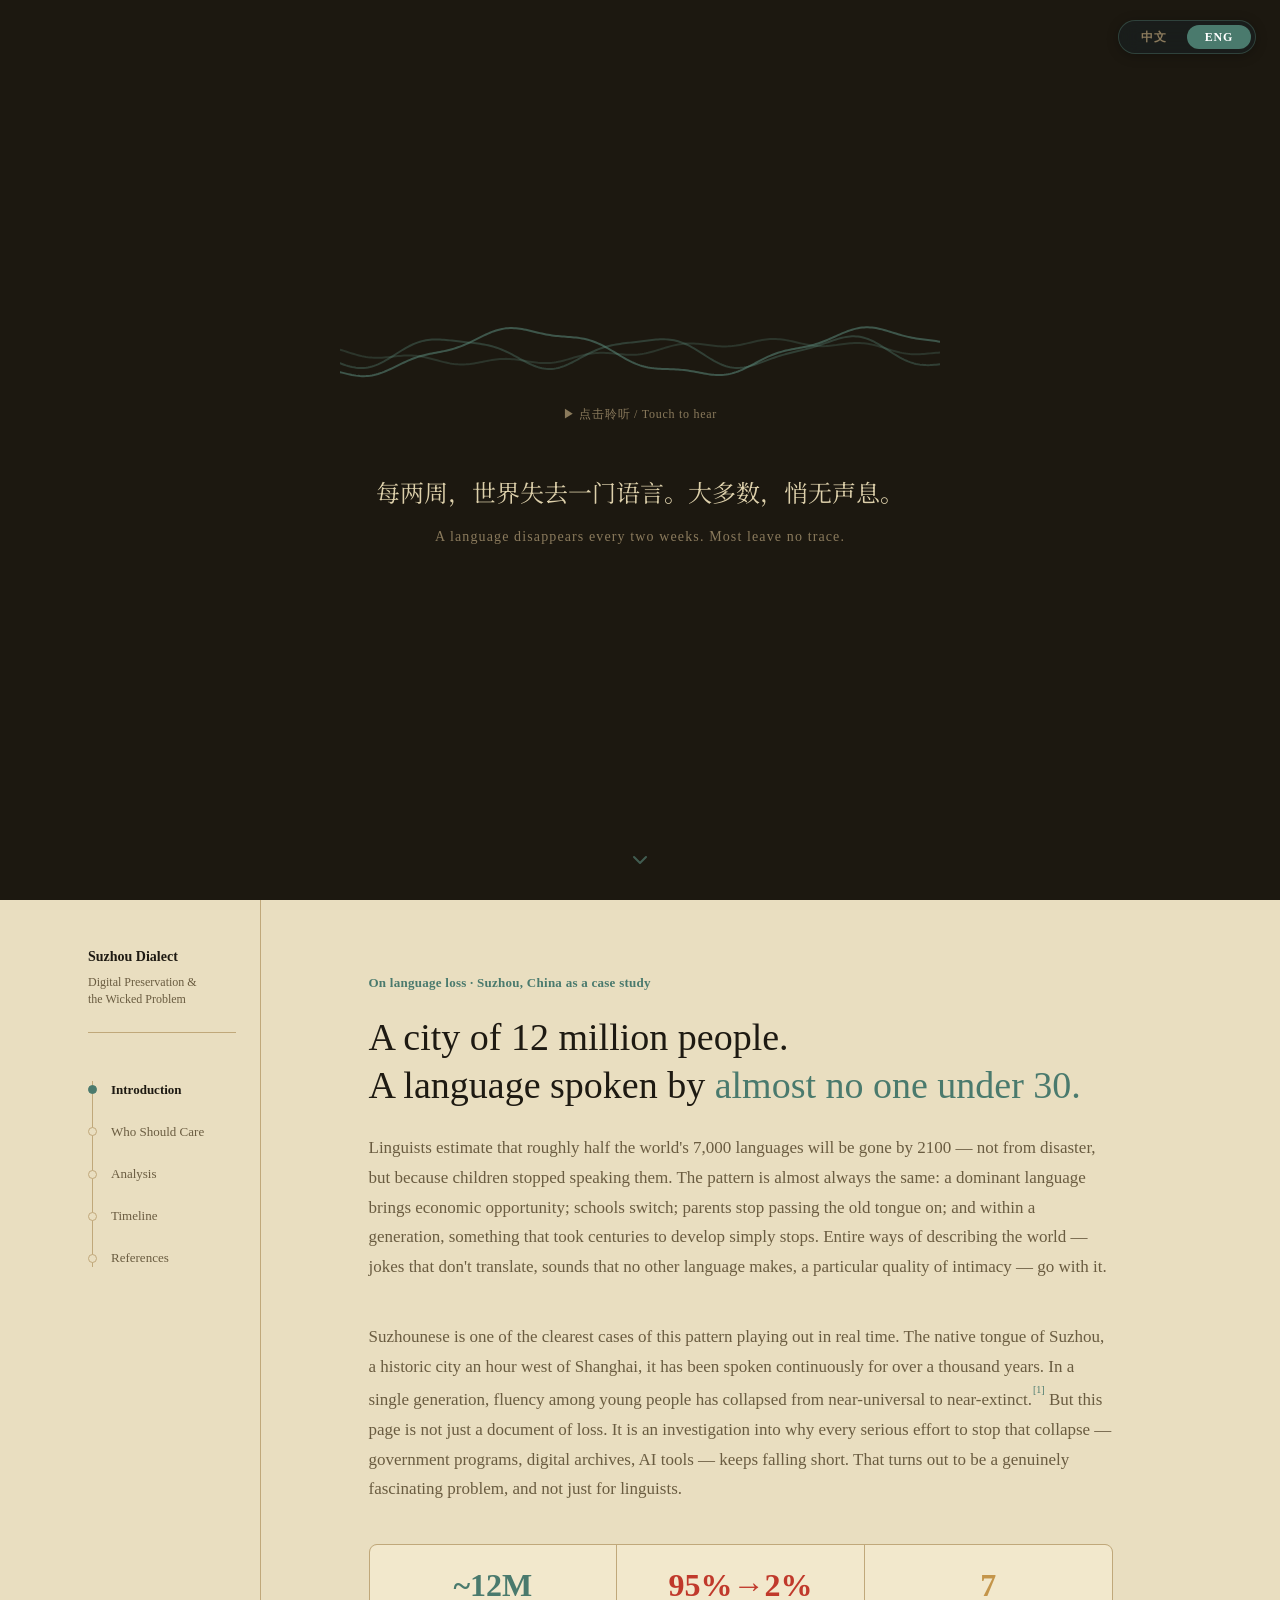
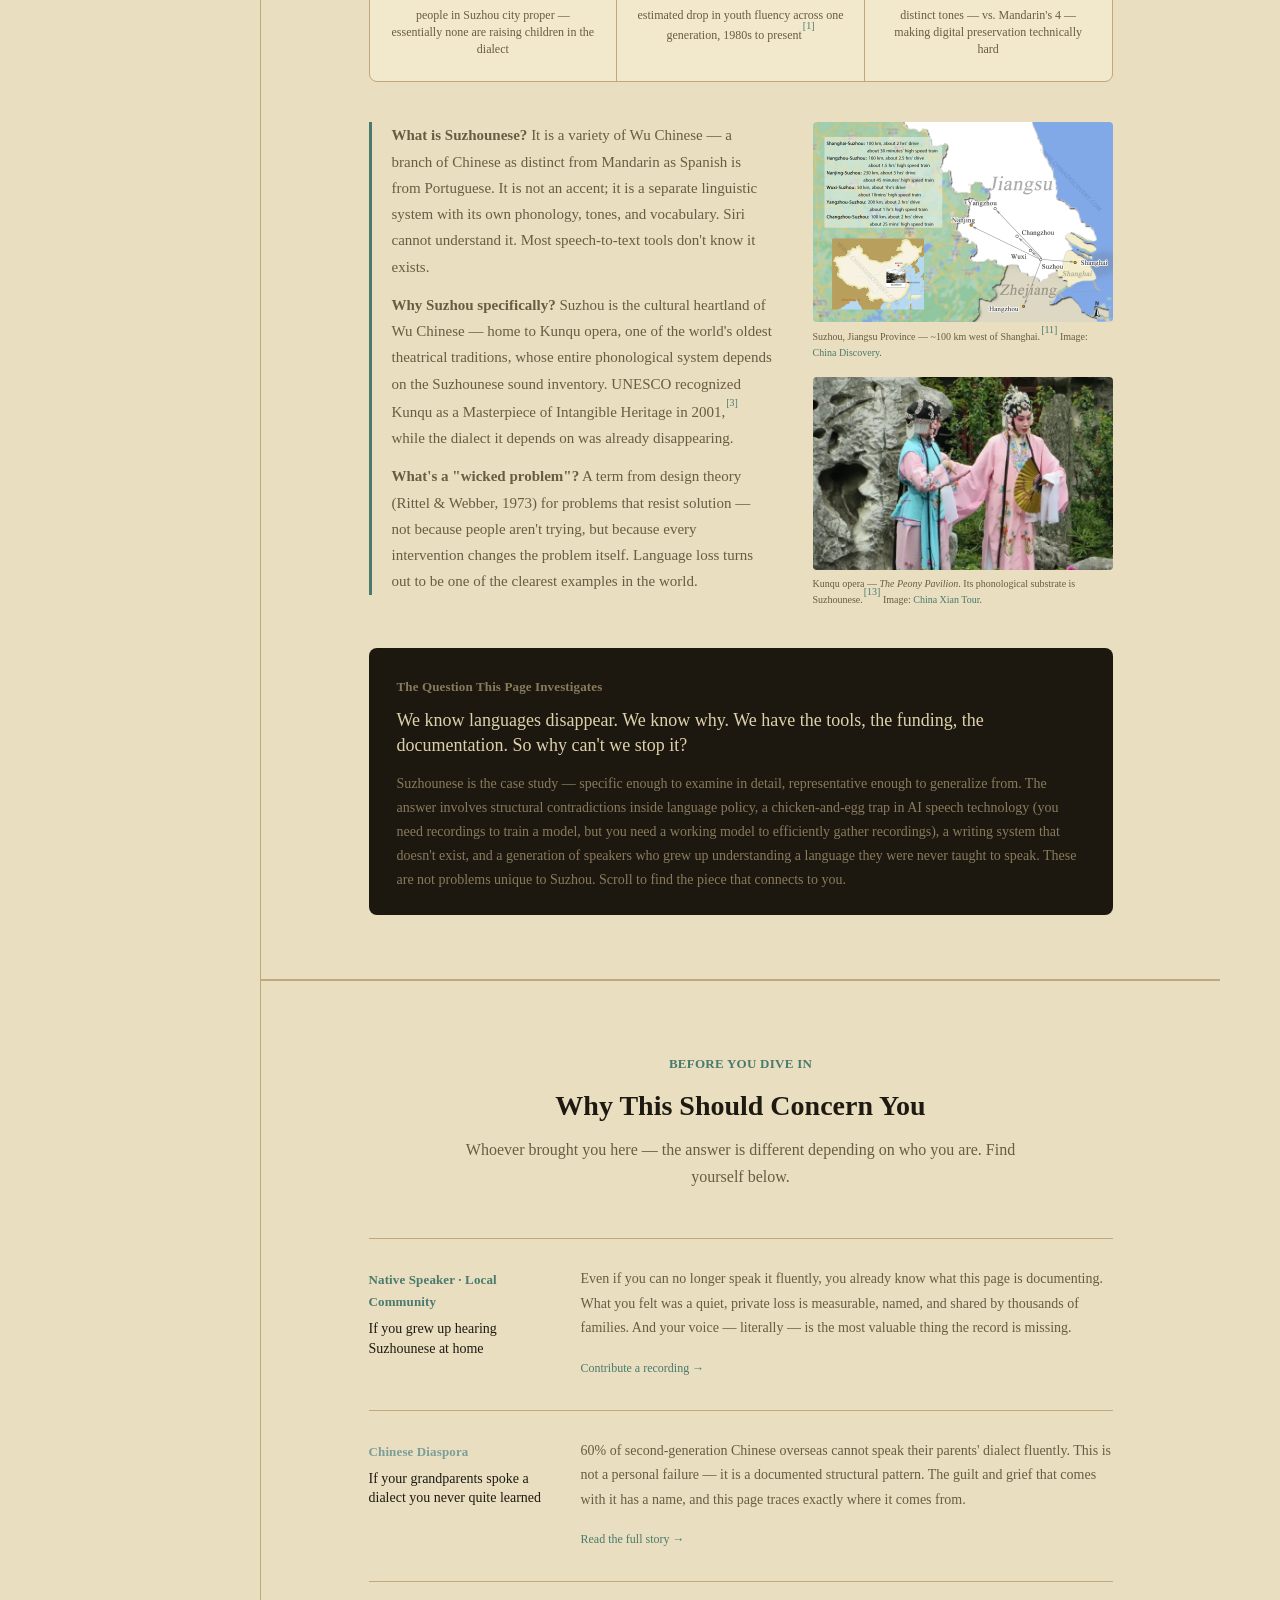
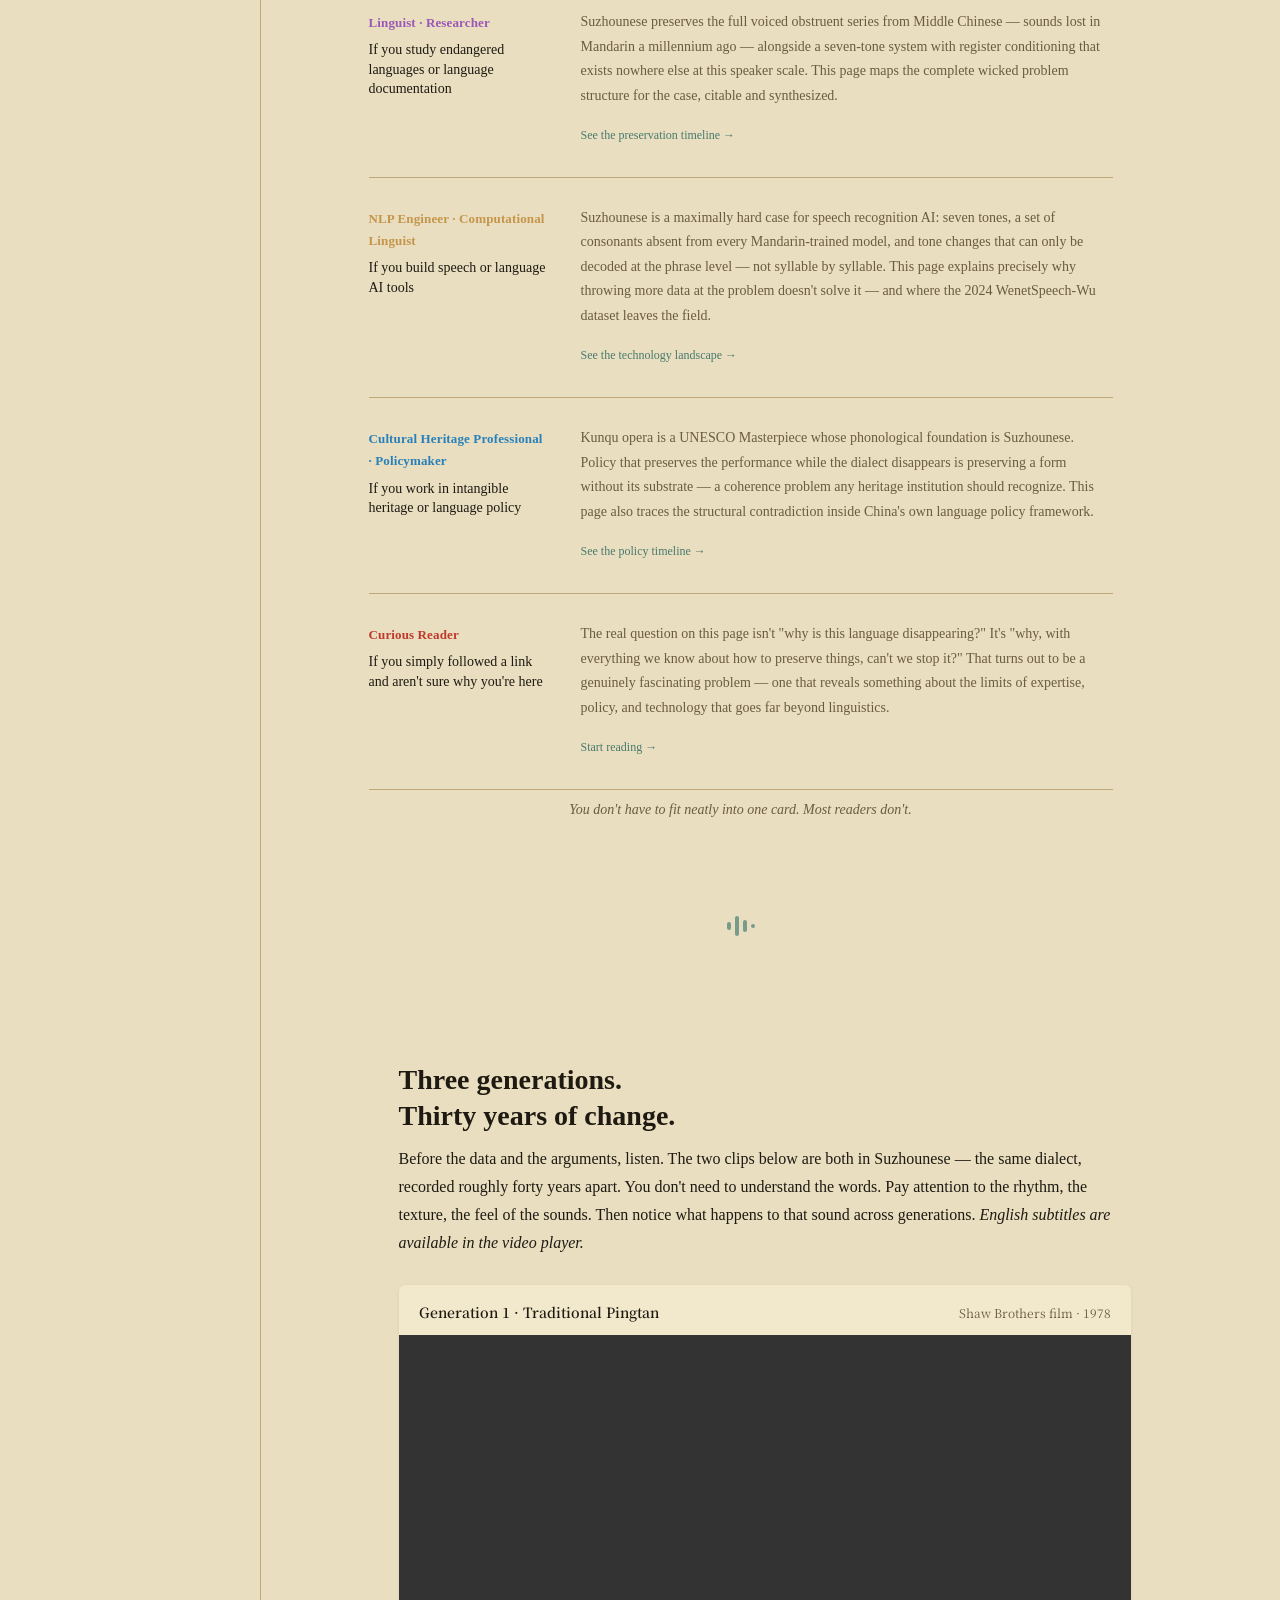
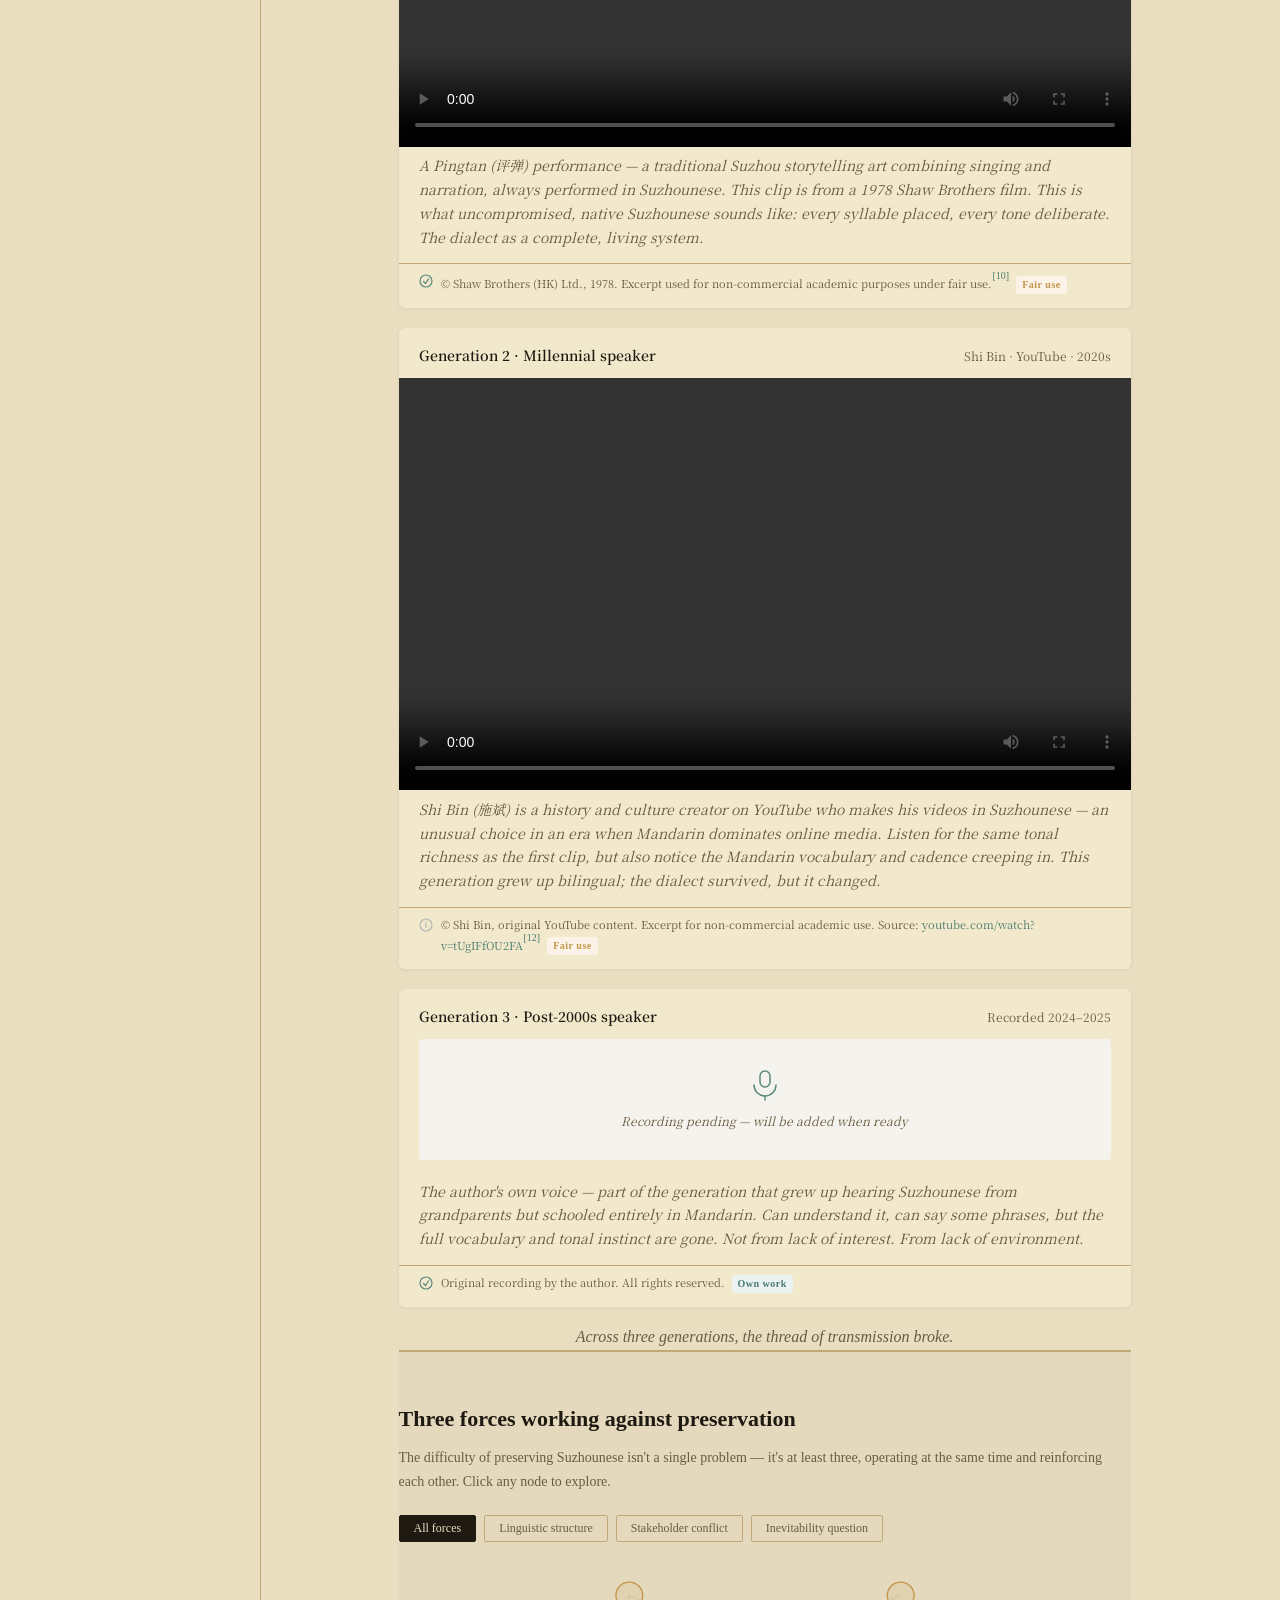
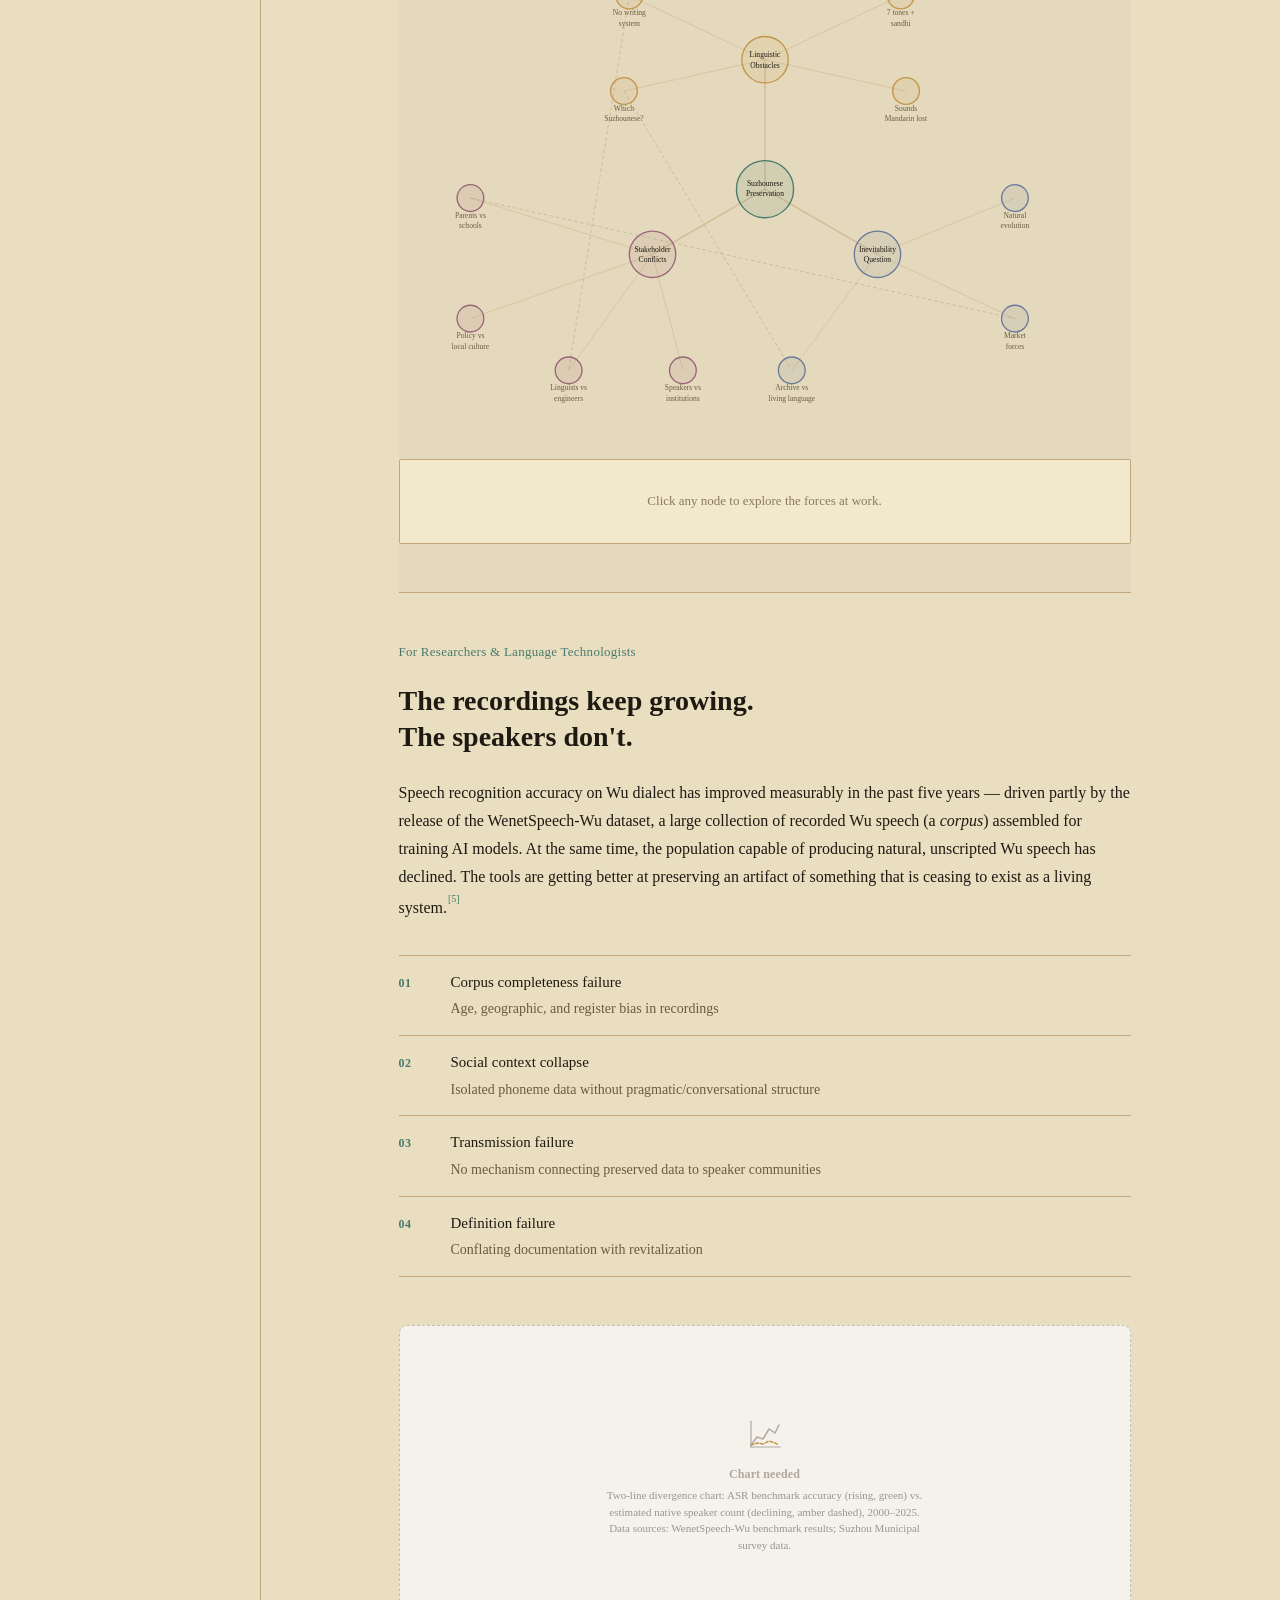
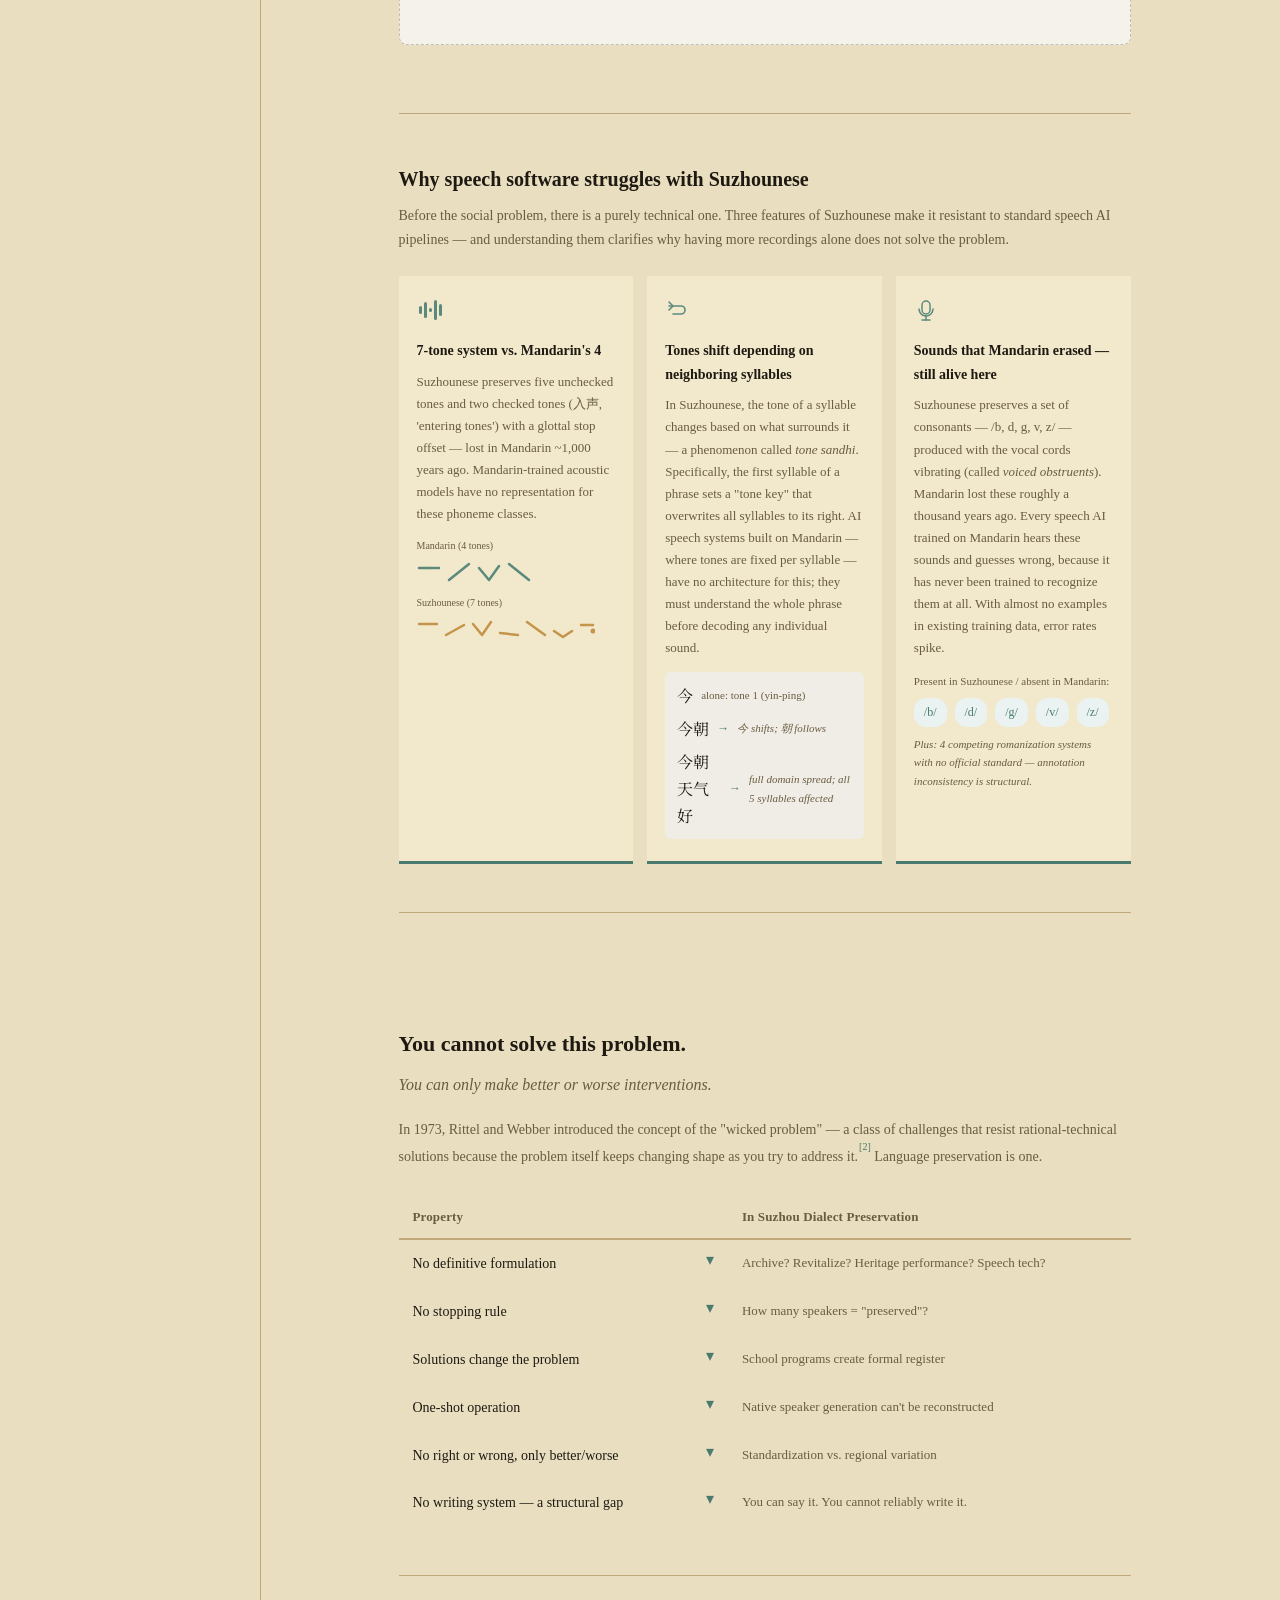
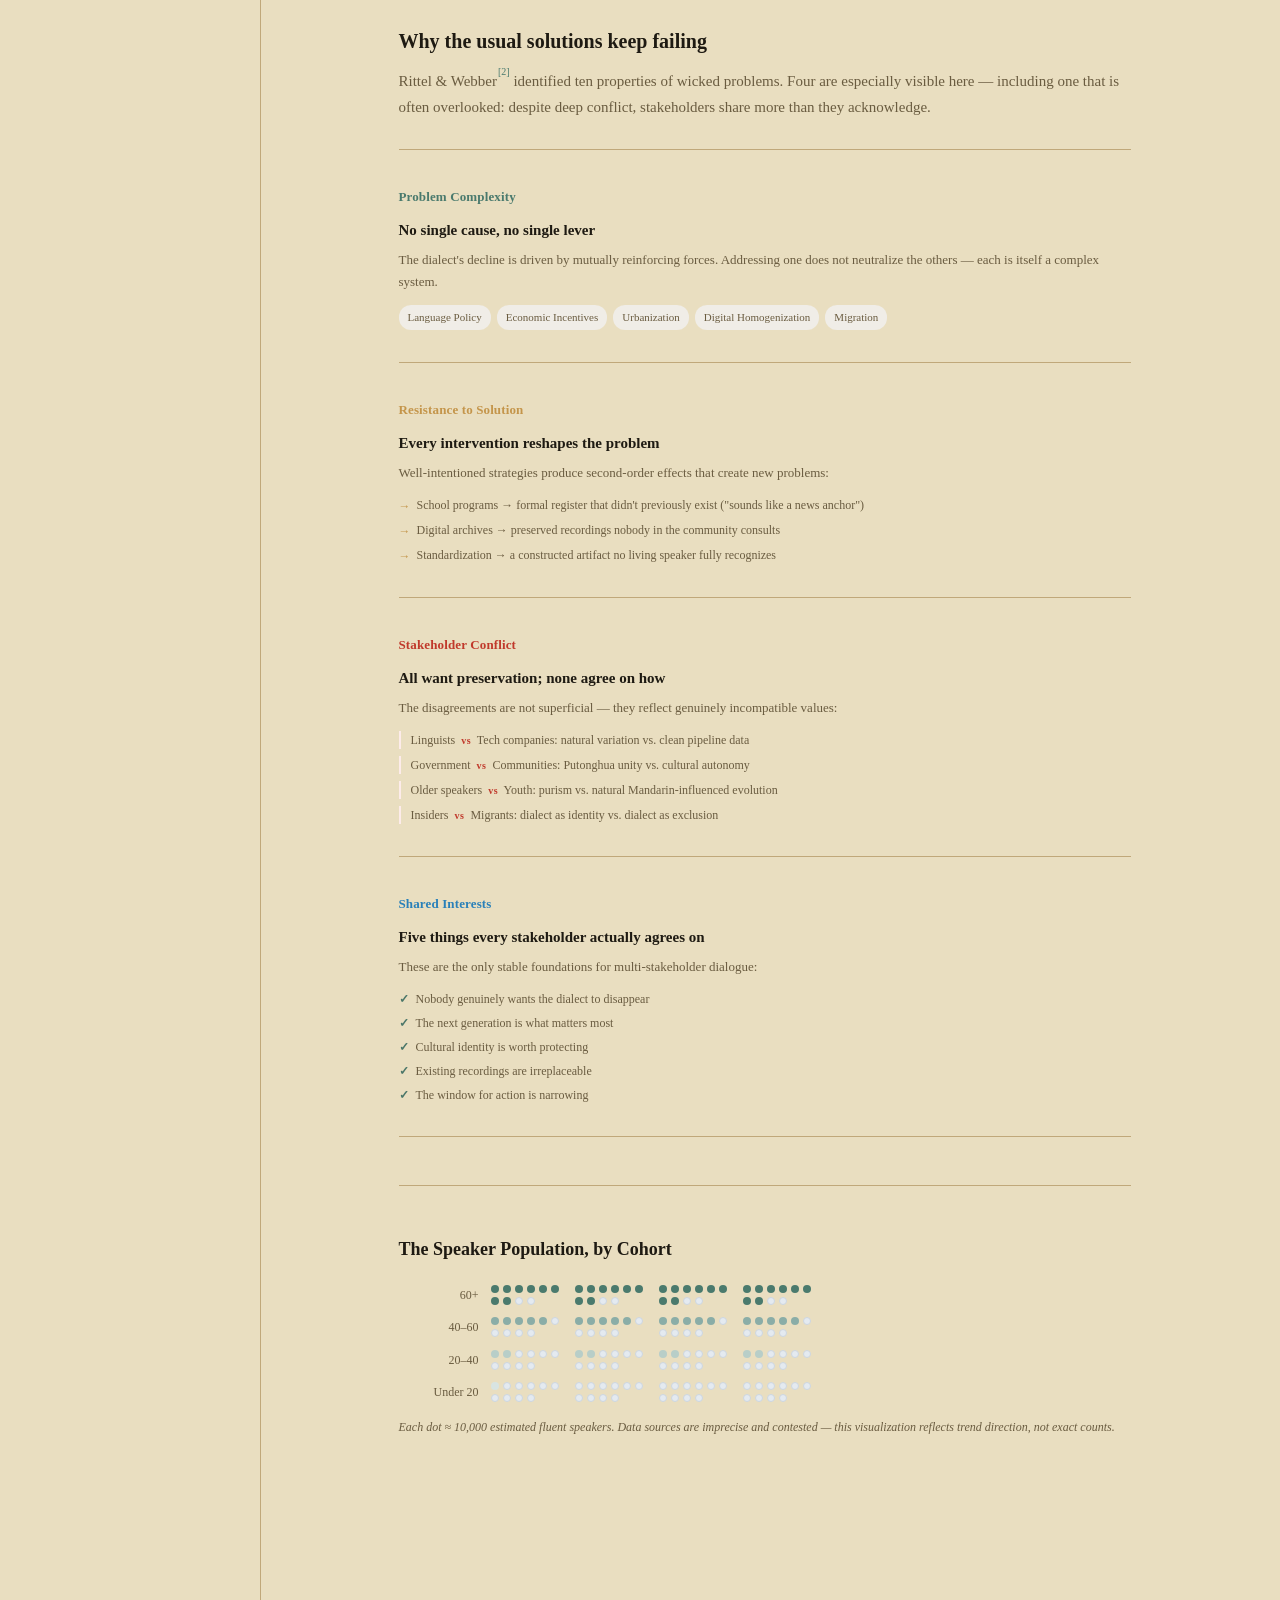
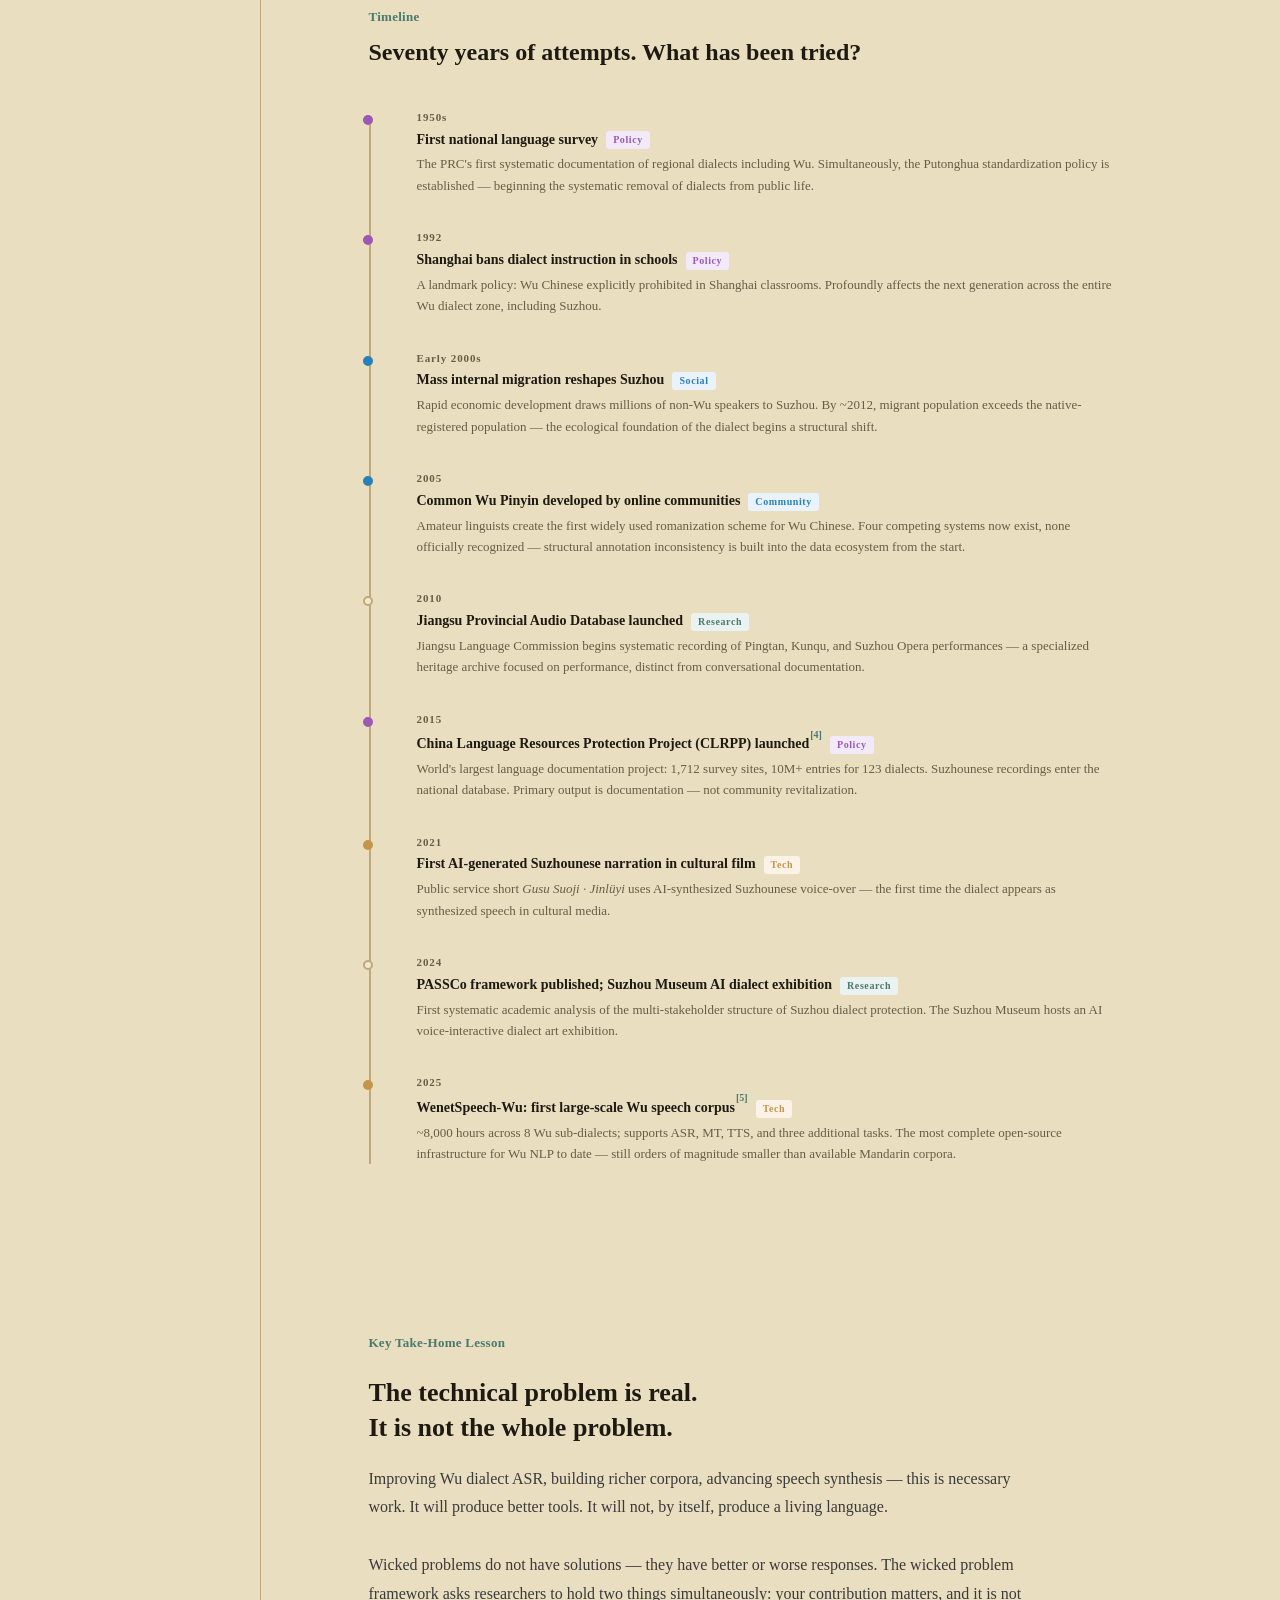
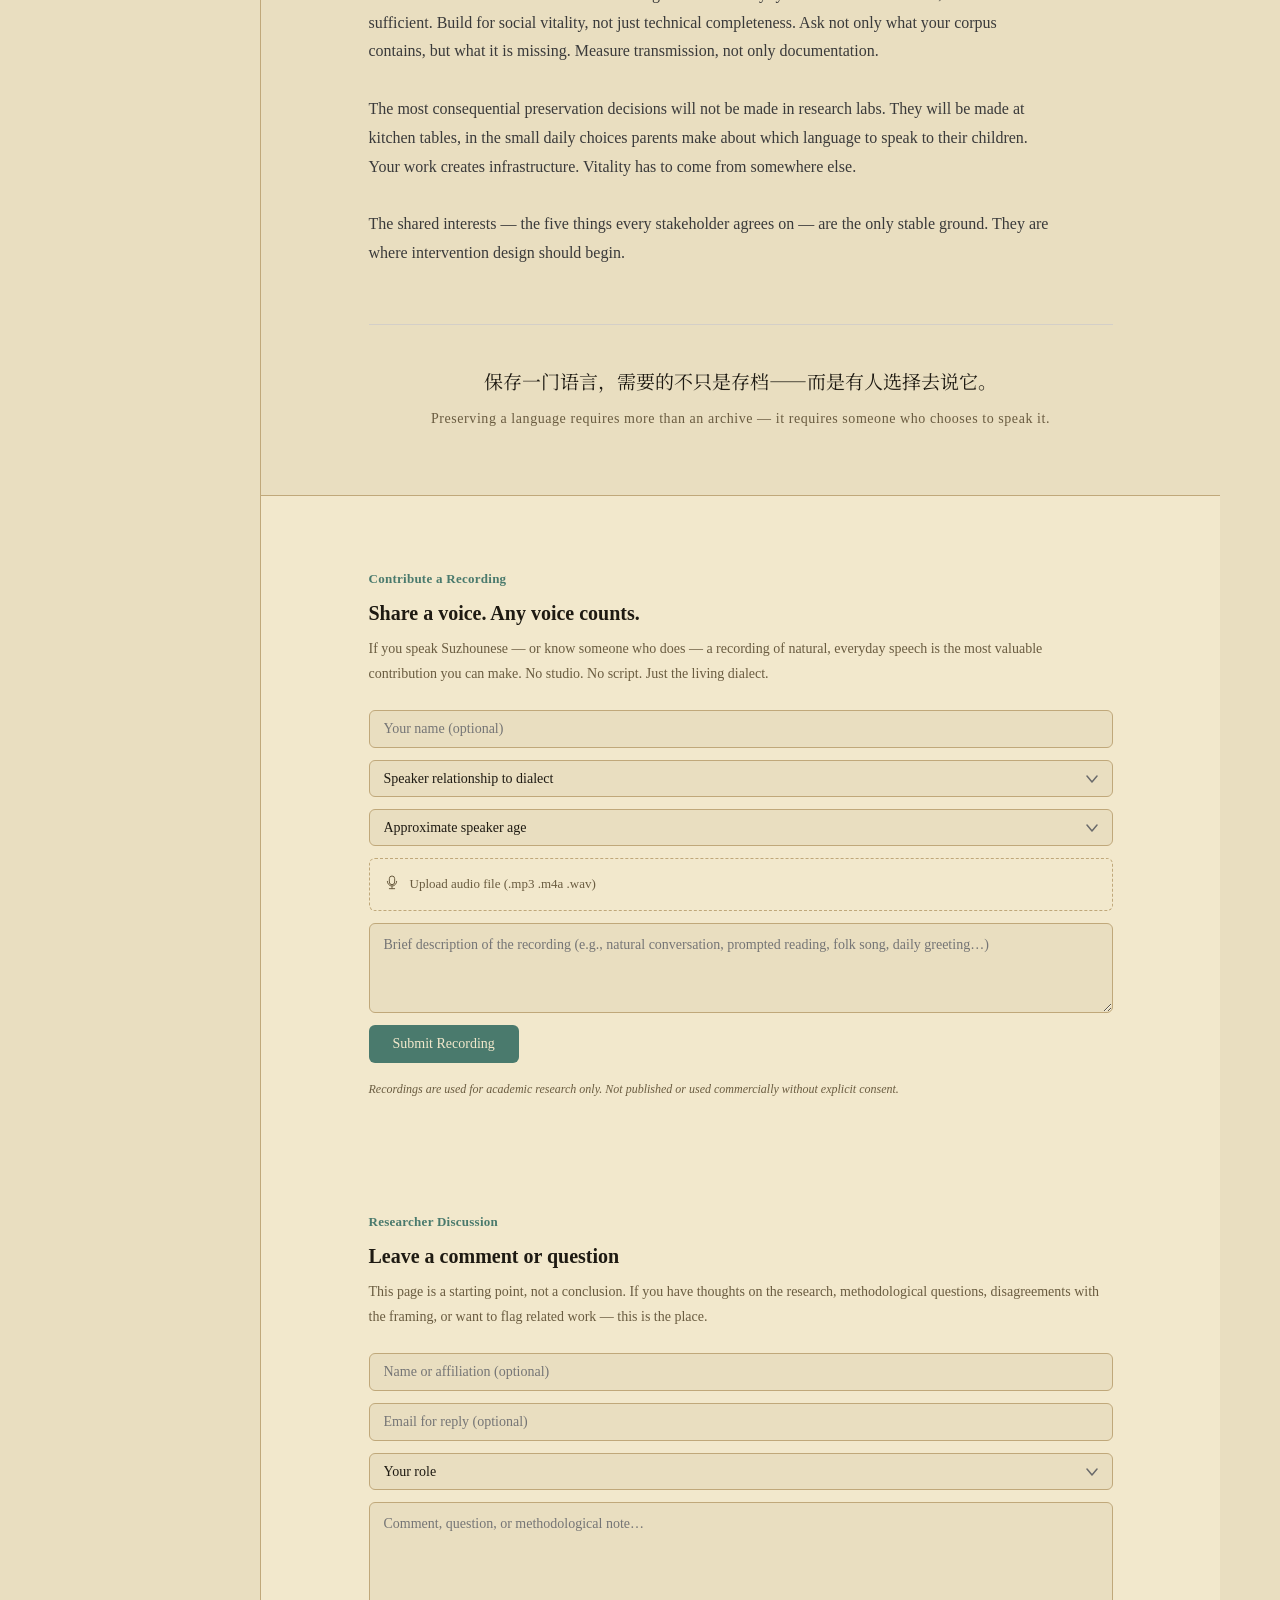
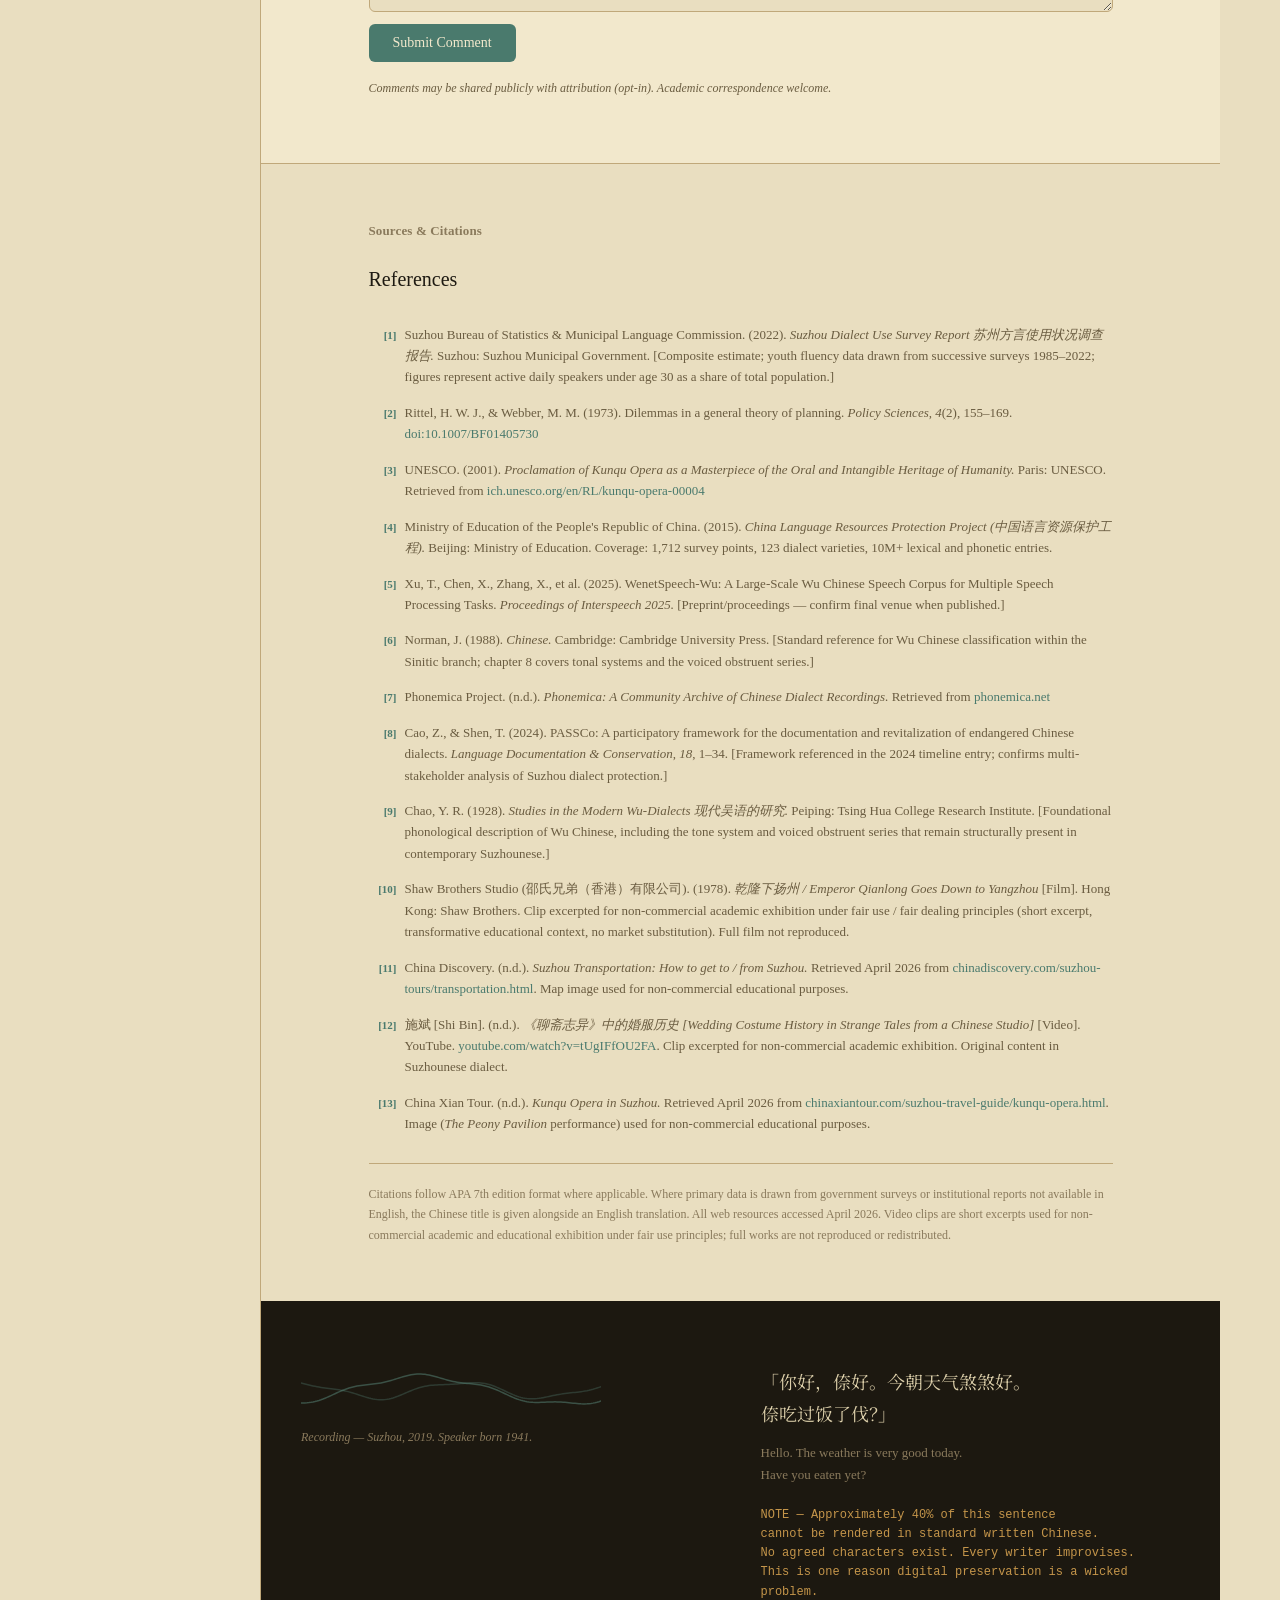
==== commit 3a402545: "Add interactivity and scroll guidance - Reading progress bar (2px accent line, fixed top) - Scroll-r" ====
--- a/index.html
+++ b/index.html
@@ -66,6 +66,82 @@
     span.term-def {
       border-bottom: 1px dotted var(--accent);
       cursor: default;
+    }
+
+    /* ============================================================
+       READING PROGRESS BAR
+    ============================================================ */
+    #rdg-progress {
+      position: fixed;
+      top: 0; left: 0;
+      height: 2px;
+      width: 0%;
+      background: var(--accent);
+      z-index: 9999;
+      pointer-events: none;
+      transition: width 0.08s linear;
+    }
+
+    /* ============================================================
+       SCROLL-REVEAL ANIMATIONS
+    ============================================================ */
+    .sf {
+      opacity: 0;
+      transform: translateY(18px);
+      transition: opacity 0.55s ease, transform 0.55s ease;
+    }
+    .sf.sf-in {
+      opacity: 1;
+      transform: none;
+    }
+
+    /* ============================================================
+       CARD HOVER LIFTS
+    ============================================================ */
+    .gen-card {
+      transition: box-shadow 0.2s ease, transform 0.2s ease;
+    }
+    .gen-card:hover {
+      box-shadow: 0 6px 20px rgba(0,0,0,0.1);
+      transform: translateY(-2px);
+    }
+
+    .feature-card {
+      transition: box-shadow 0.2s ease, border-color 0.2s ease, transform 0.2s ease;
+    }
+    .feature-card:hover {
+      box-shadow: 0 4px 16px rgba(0,0,0,0.07);
+      transform: translateY(-2px);
+    }
+
+    .paradigm-card {
+      transition: background 0.2s ease, box-shadow 0.2s ease;
+    }
+    .paradigm-card:hover {
+      box-shadow: 0 4px 14px rgba(0,0,0,0.07);
+    }
+
+    .wsc-card {
+      transition: background 0.15s ease;
+    }
+    .wsc-card:hover {
+      background: rgba(0,0,0,0.015);
+    }
+
+    /* Wicked problem table row hover */
+    .wicked-table tr.expandable {
+      transition: background 0.15s;
+    }
+    .wicked-table tr.expandable:hover {
+      background: rgba(196,149,74,0.06);
+    }
+
+    /* Timeline item hover */
+    .tl-item {
+      transition: background 0.15s ease;
+    }
+    .tl-item:hover {
+      background: rgba(0,0,0,0.02);
     }
 
     .side-nav-title {
@@ -5226,6 +5302,75 @@
 
     window.addEventListener('scroll', update, { passive: true });
     update();
+  })();
+
+  // ============================================================
+  // READING PROGRESS BAR
+  // ============================================================
+  (function() {
+    var bar = document.createElement('div');
+    bar.id = 'rdg-progress';
+    document.body.insertBefore(bar, document.body.firstChild);
+    function update() {
+      var max = document.documentElement.scrollHeight - window.innerHeight;
+      bar.style.width = (max > 0 ? window.scrollY / max * 100 : 0) + '%';
+    }
+    window.addEventListener('scroll', update, { passive: true });
+    update();
+  })();
+
+  // ============================================================
+  // SCROLL-REVEAL ANIMATIONS
+  // ============================================================
+  (function() {
+    if (!window.IntersectionObserver) return;
+
+    // Groups whose direct children should stagger
+    var staggerGroups = [
+      '.audio-cards', '.feature-cards', '.paradigm-grid',
+      '.wsc-grid', '.failure-list', '.tl-track', '.intro-stats'
+    ];
+
+    // Collect all elements to animate
+    var singles = Array.from(document.querySelectorAll(
+      '.a-section, .track-b-section, .intro-inner > *, .wmap-section'
+    ));
+
+    // Collect stagger children
+    var staggerEls = [];
+    staggerGroups.forEach(function(sel) {
+      document.querySelectorAll(sel).forEach(function(group) {
+        Array.from(group.children).forEach(function(child, i) {
+          child._sfDelay = i * 90; // ms per item
+          staggerEls.push(child);
+        });
+      });
+    });
+
+    // Remove duplicates (stagger children may also be in singles)
+    var allEls = staggerEls.concat(singles.filter(function(el) {
+      return !staggerEls.includes(el);
+    }));
+
+    var observer = new IntersectionObserver(function(entries) {
+      entries.forEach(function(entry) {
+        if (!entry.isIntersecting) return;
+        var el = entry.target;
+        var delay = el._sfDelay || 0;
+        setTimeout(function() { el.classList.add('sf-in'); }, delay);
+        observer.unobserve(el);
+      });
+    }, { threshold: 0.06, rootMargin: '0px 0px -24px 0px' });
+
+    allEls.forEach(function(el) {
+      // Skip if already in viewport on load
+      var rect = el.getBoundingClientRect();
+      if (rect.top < window.innerHeight - 40 && rect.bottom > 0) {
+        return; // already visible — don't hide
+      }
+      el.classList.add('sf');
+      observer.observe(el);
+    });
   })();
 
   // ============================================================
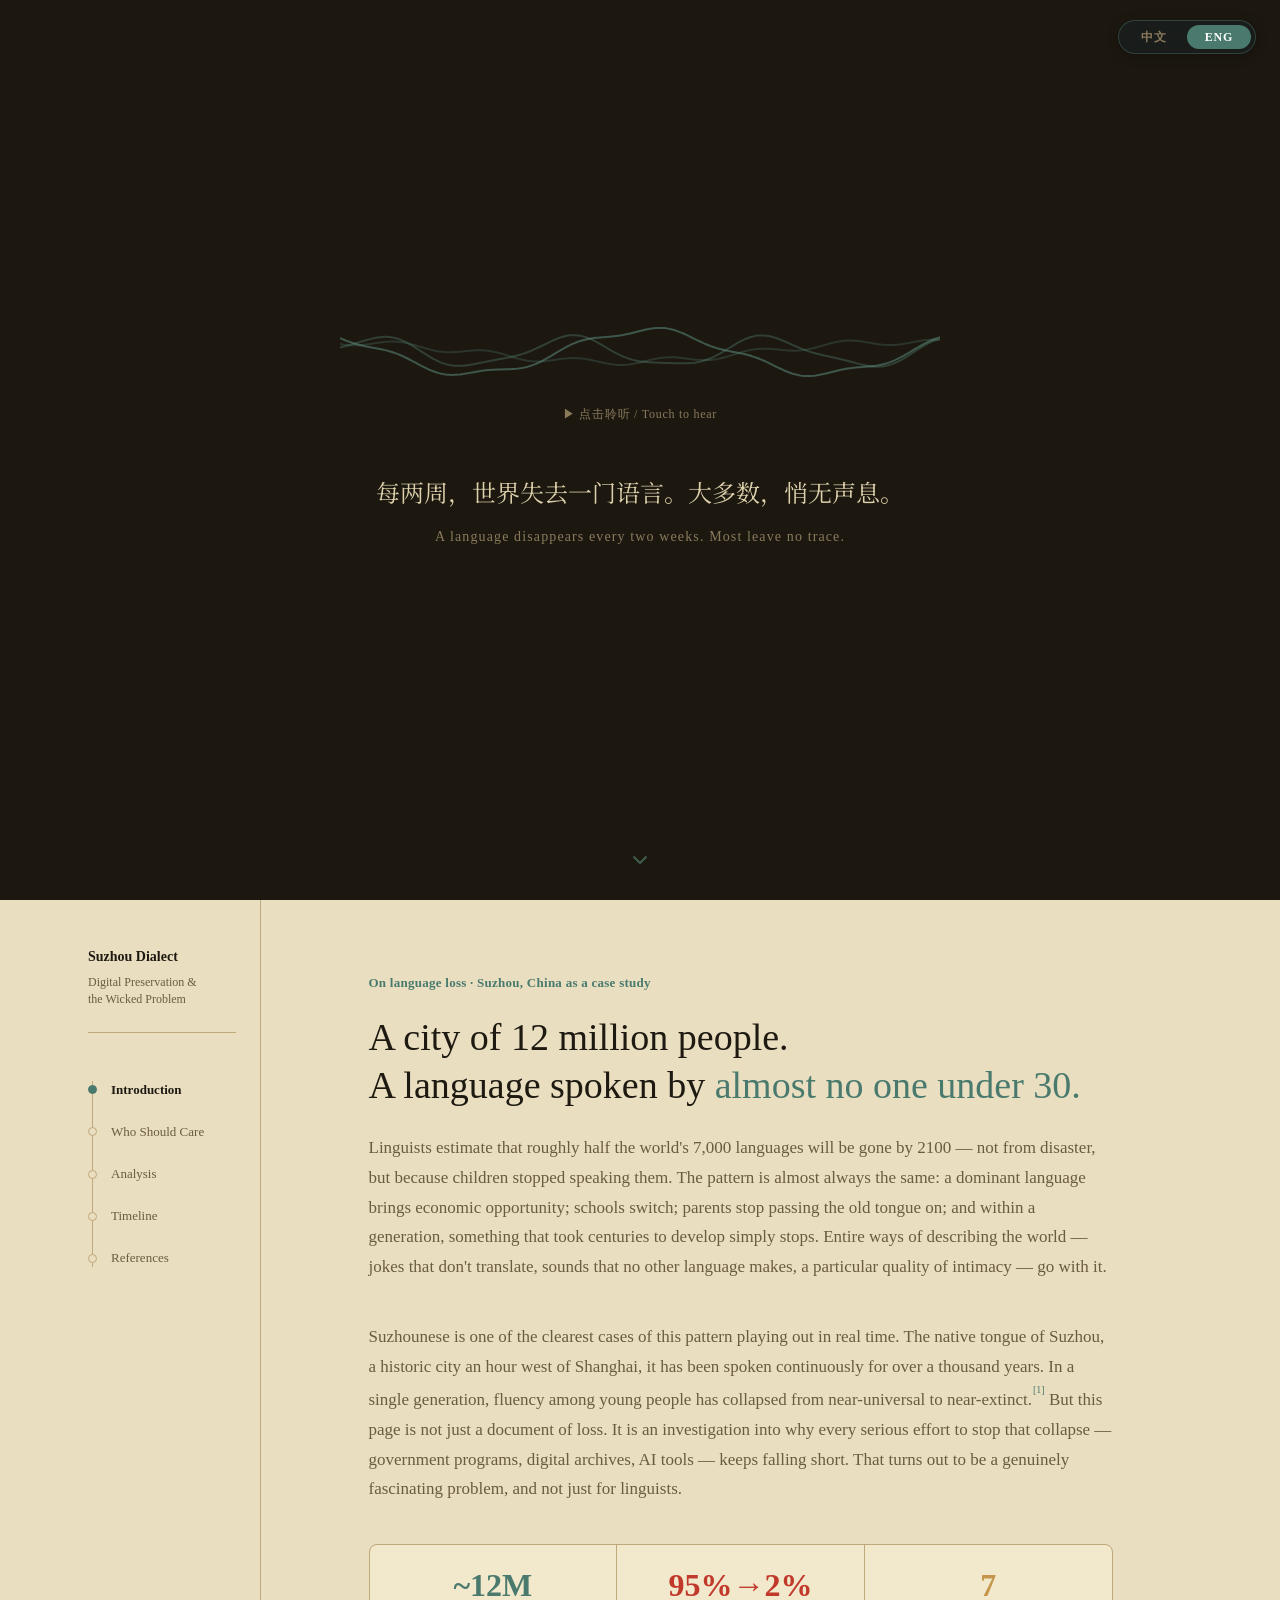
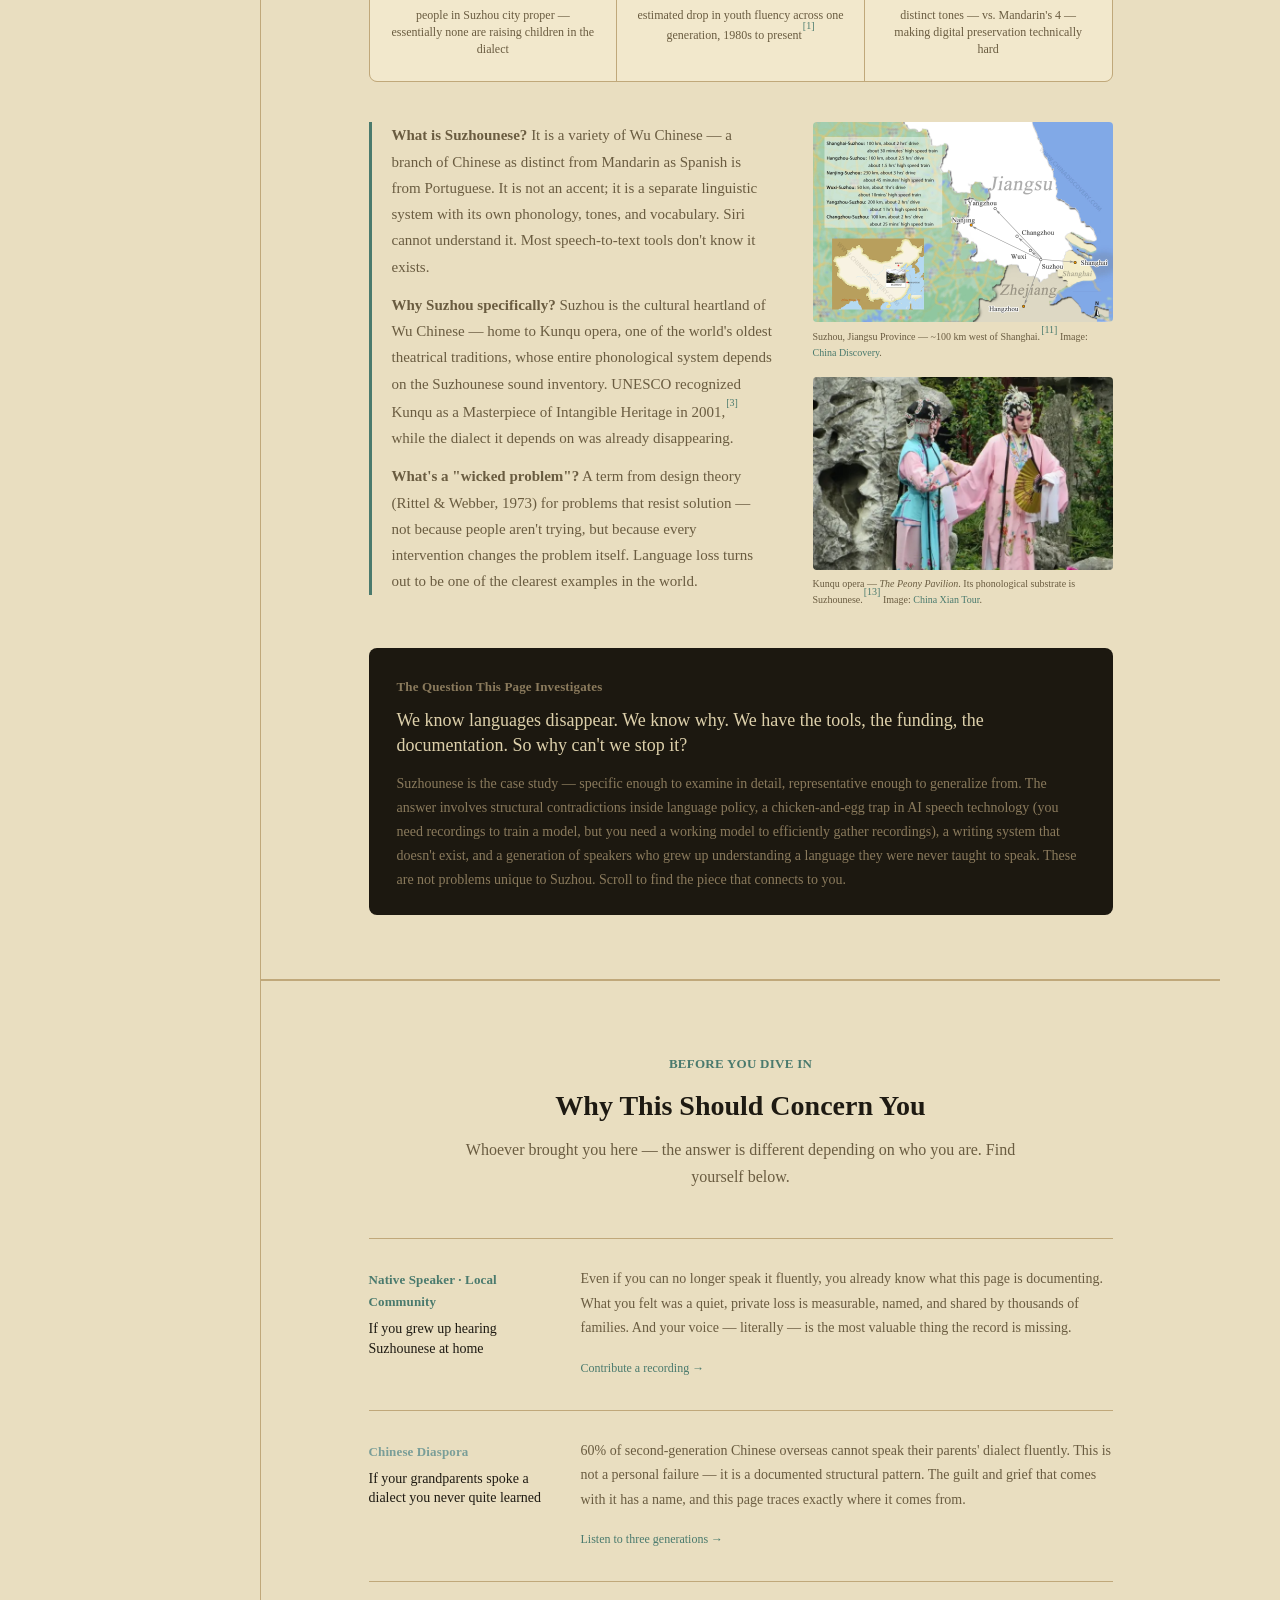
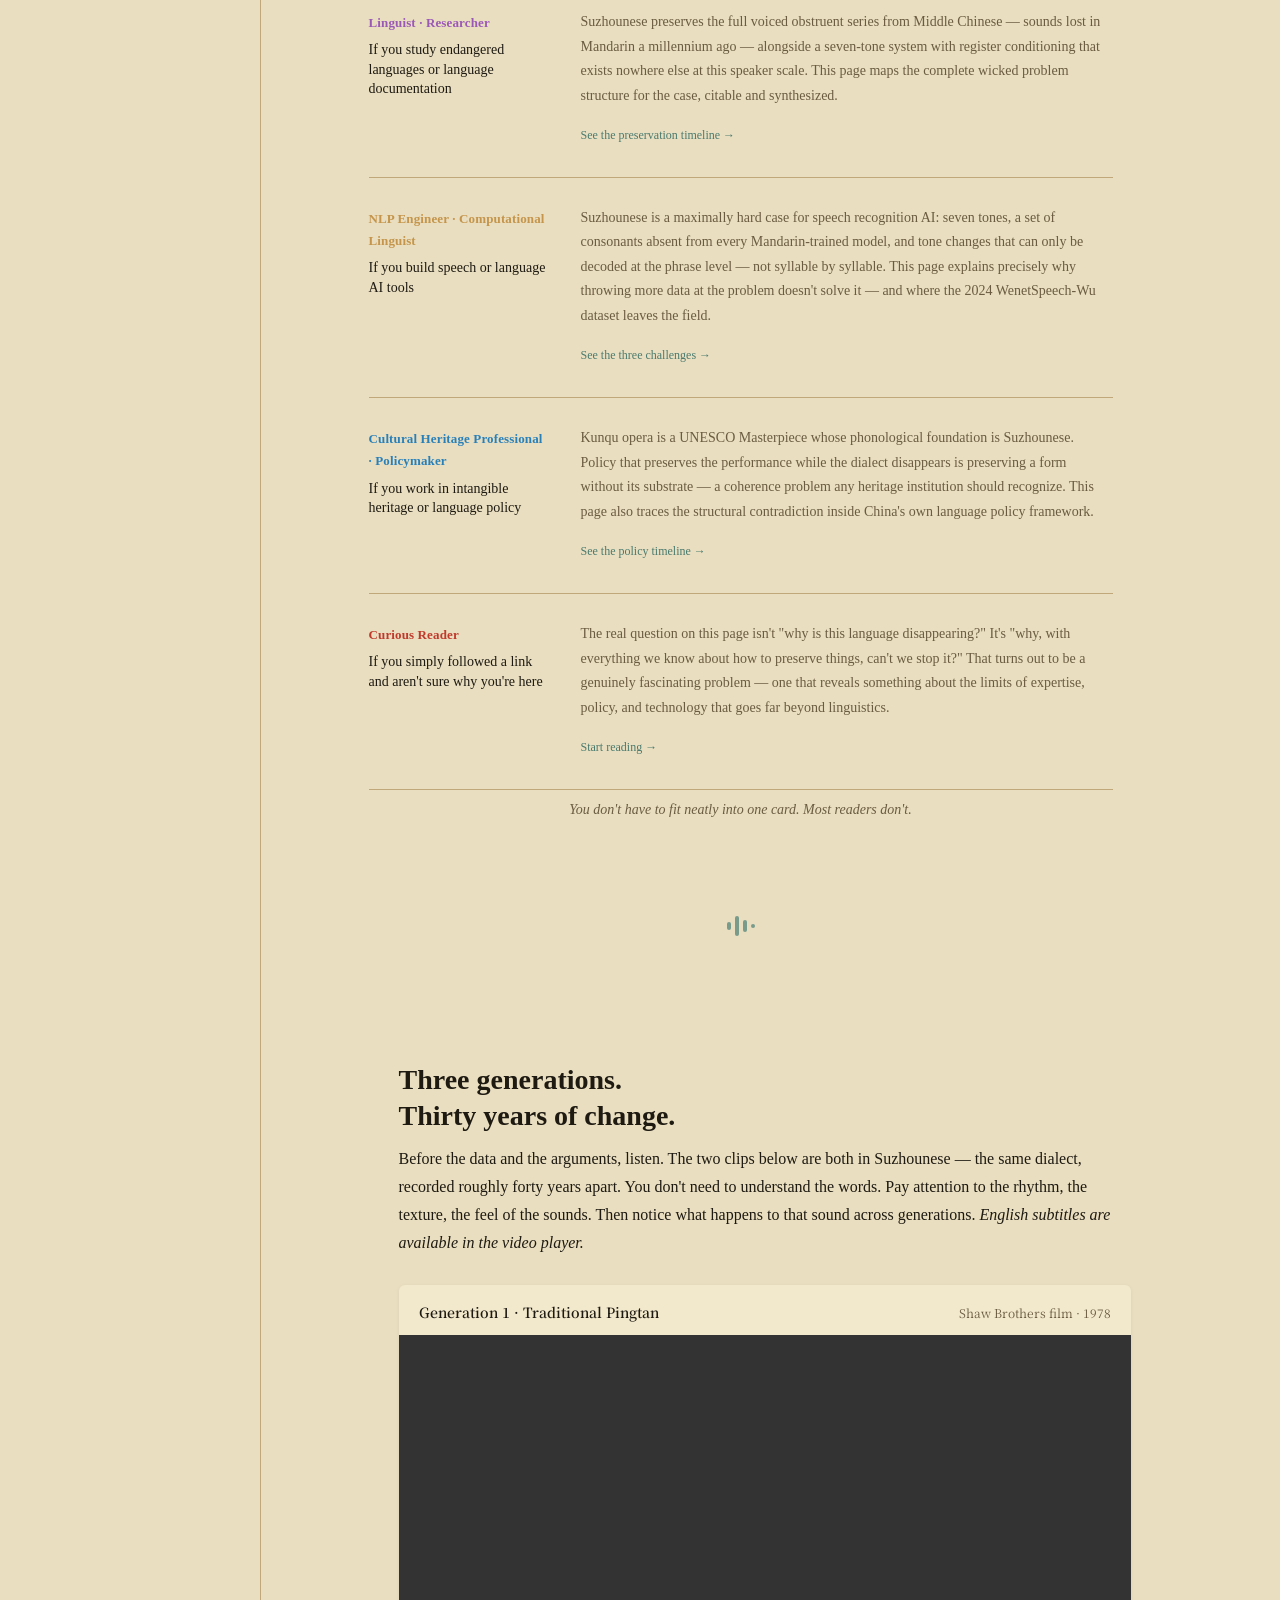
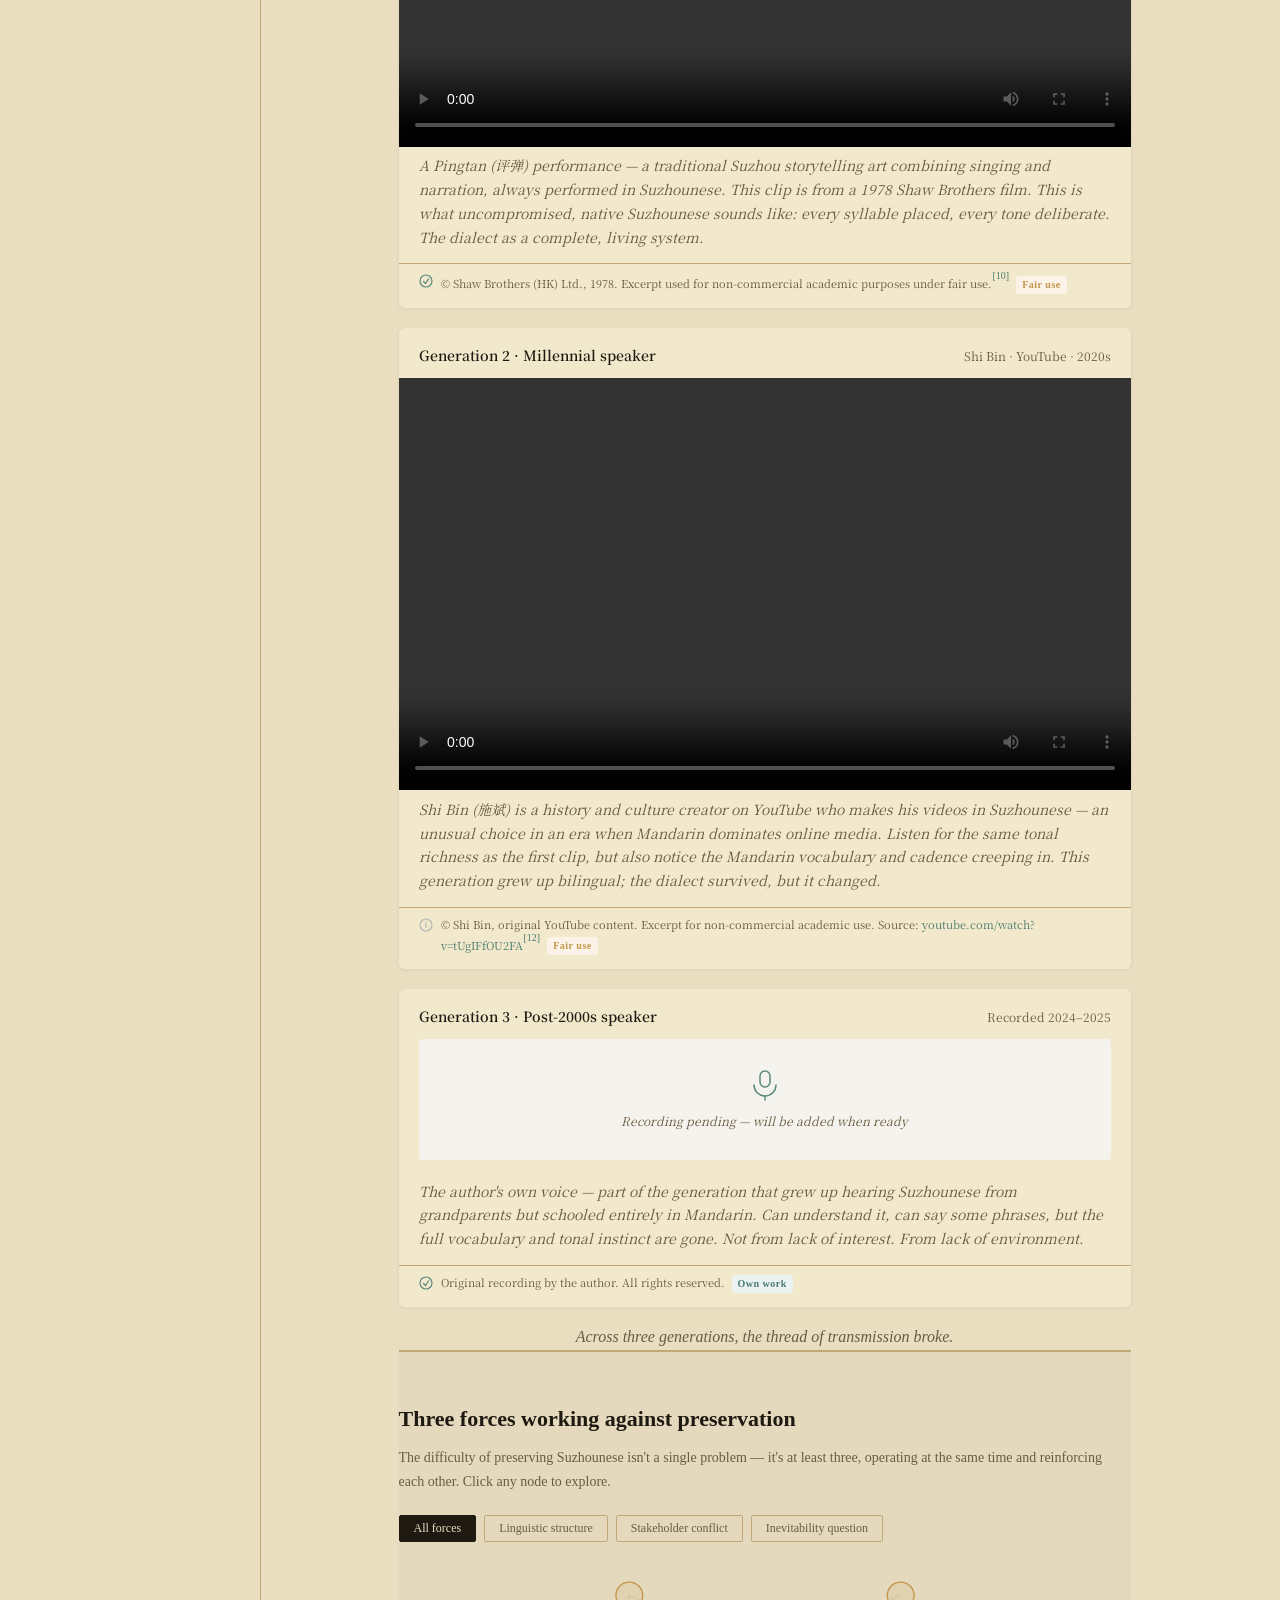
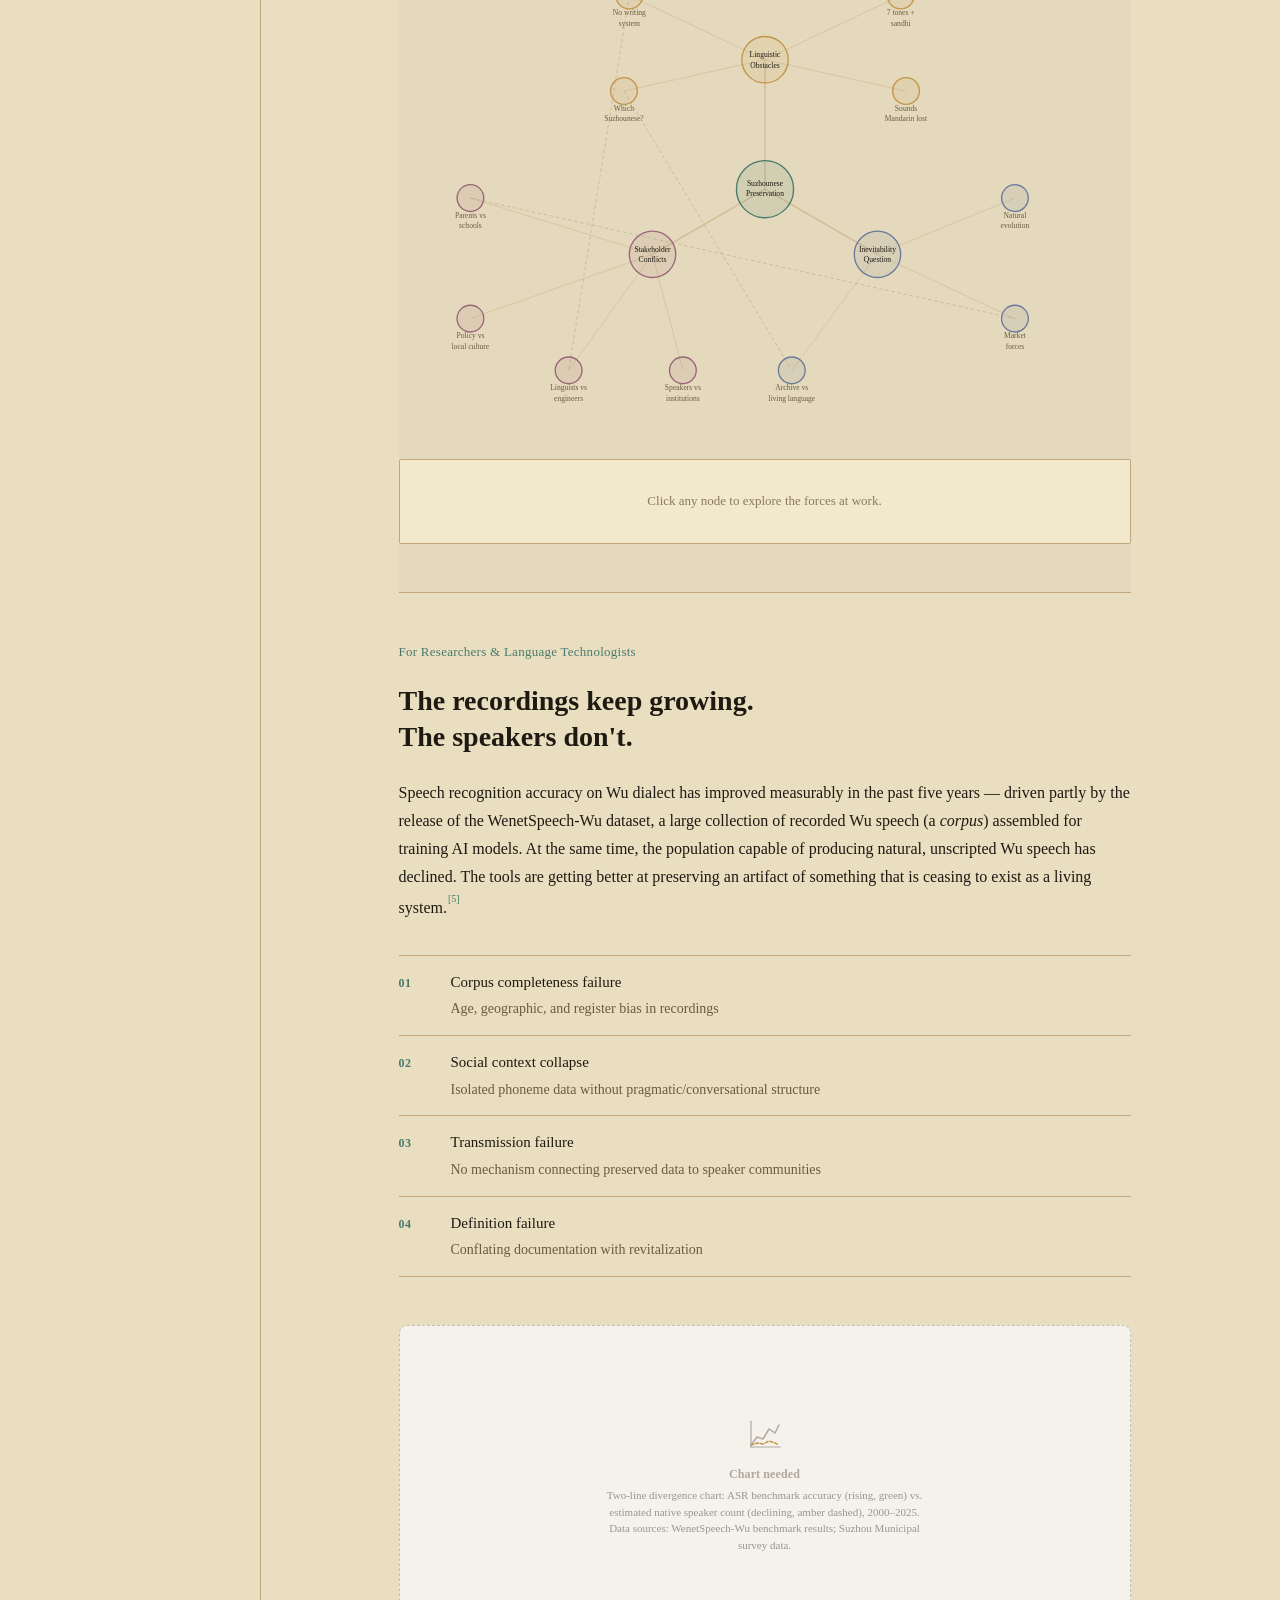
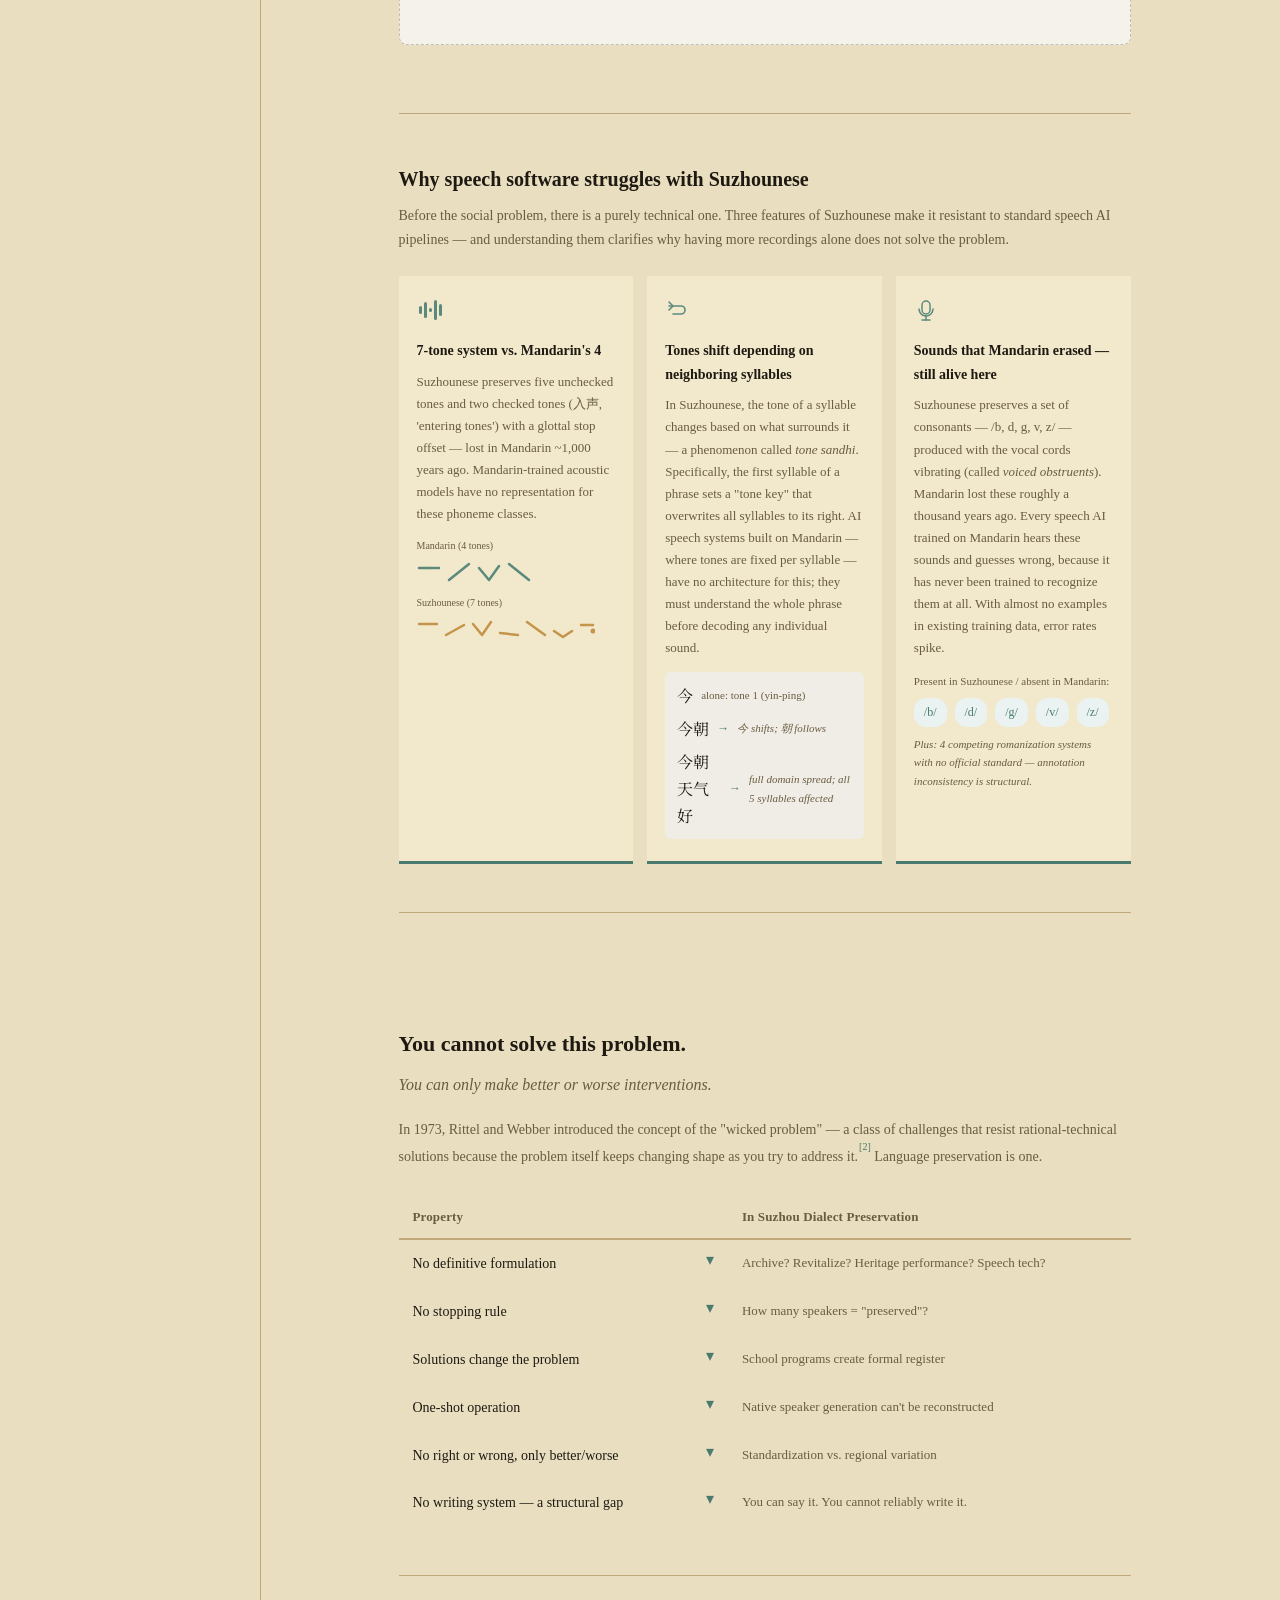
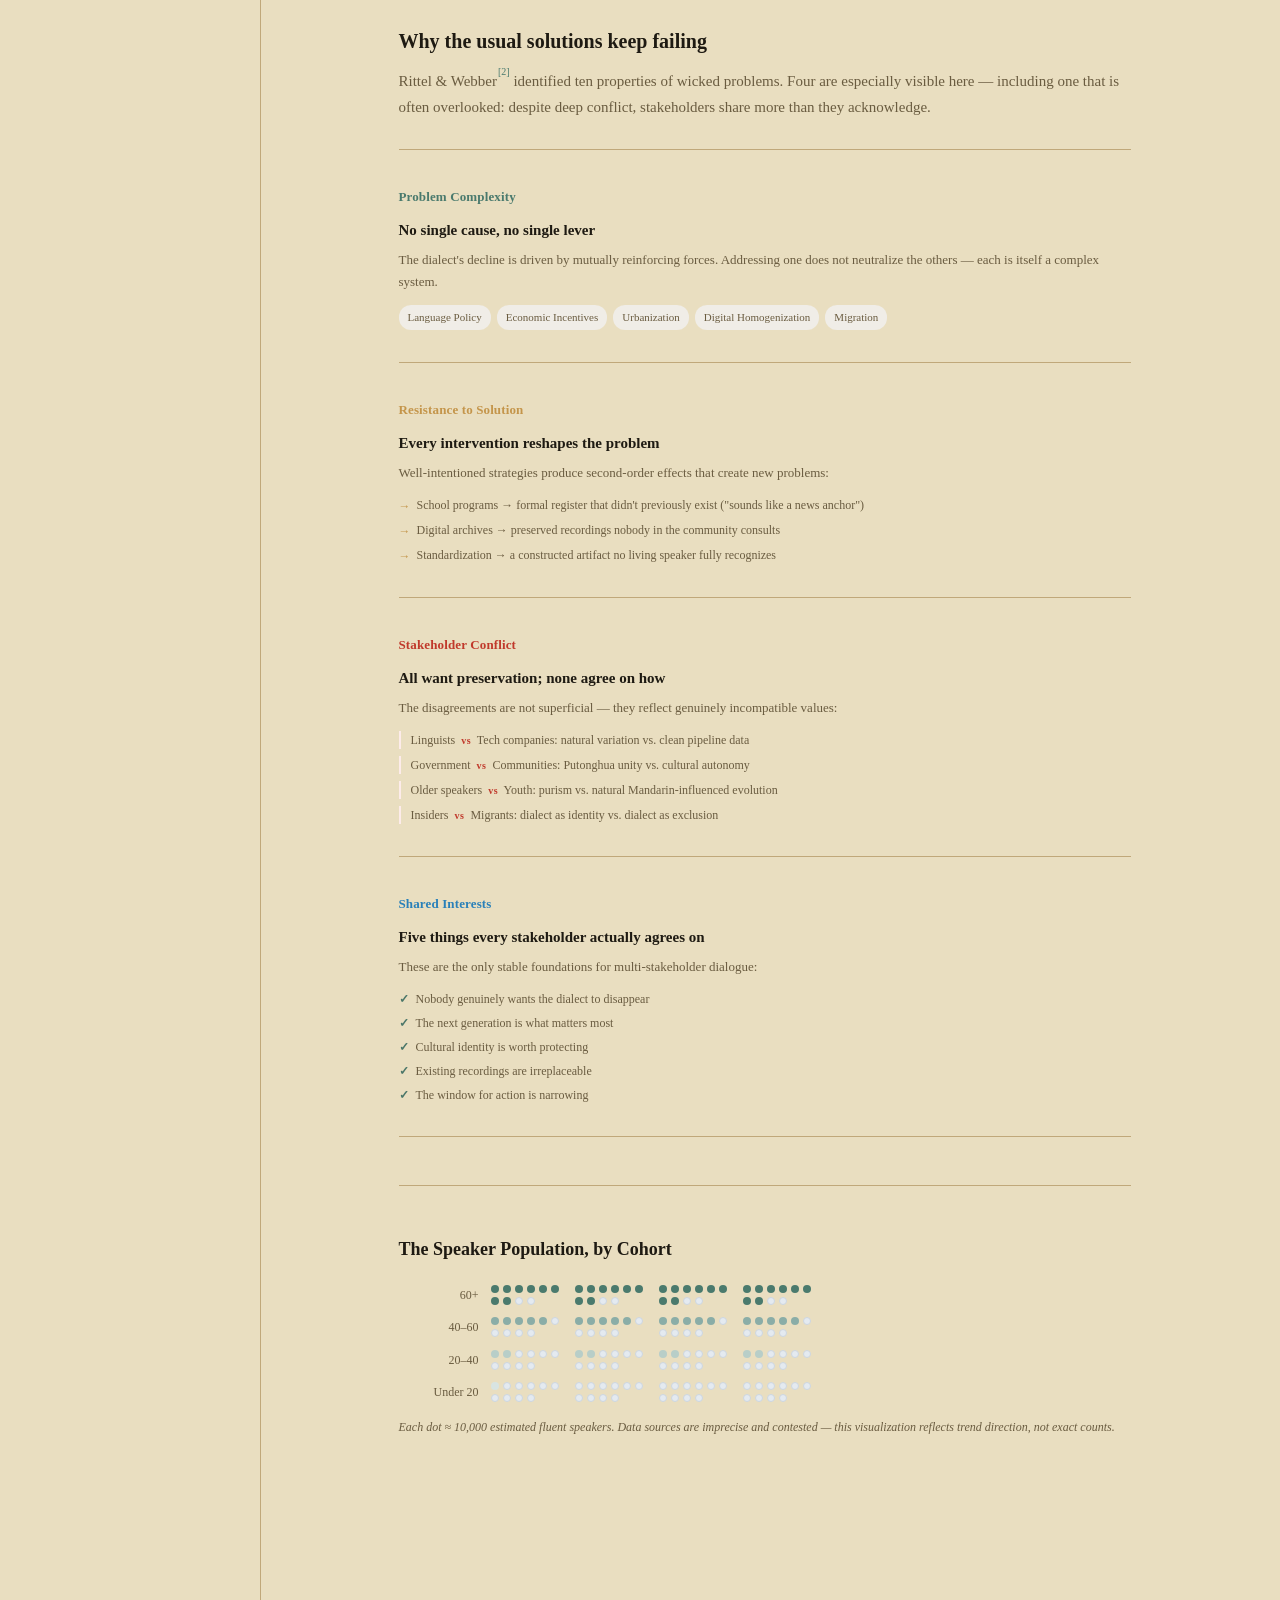
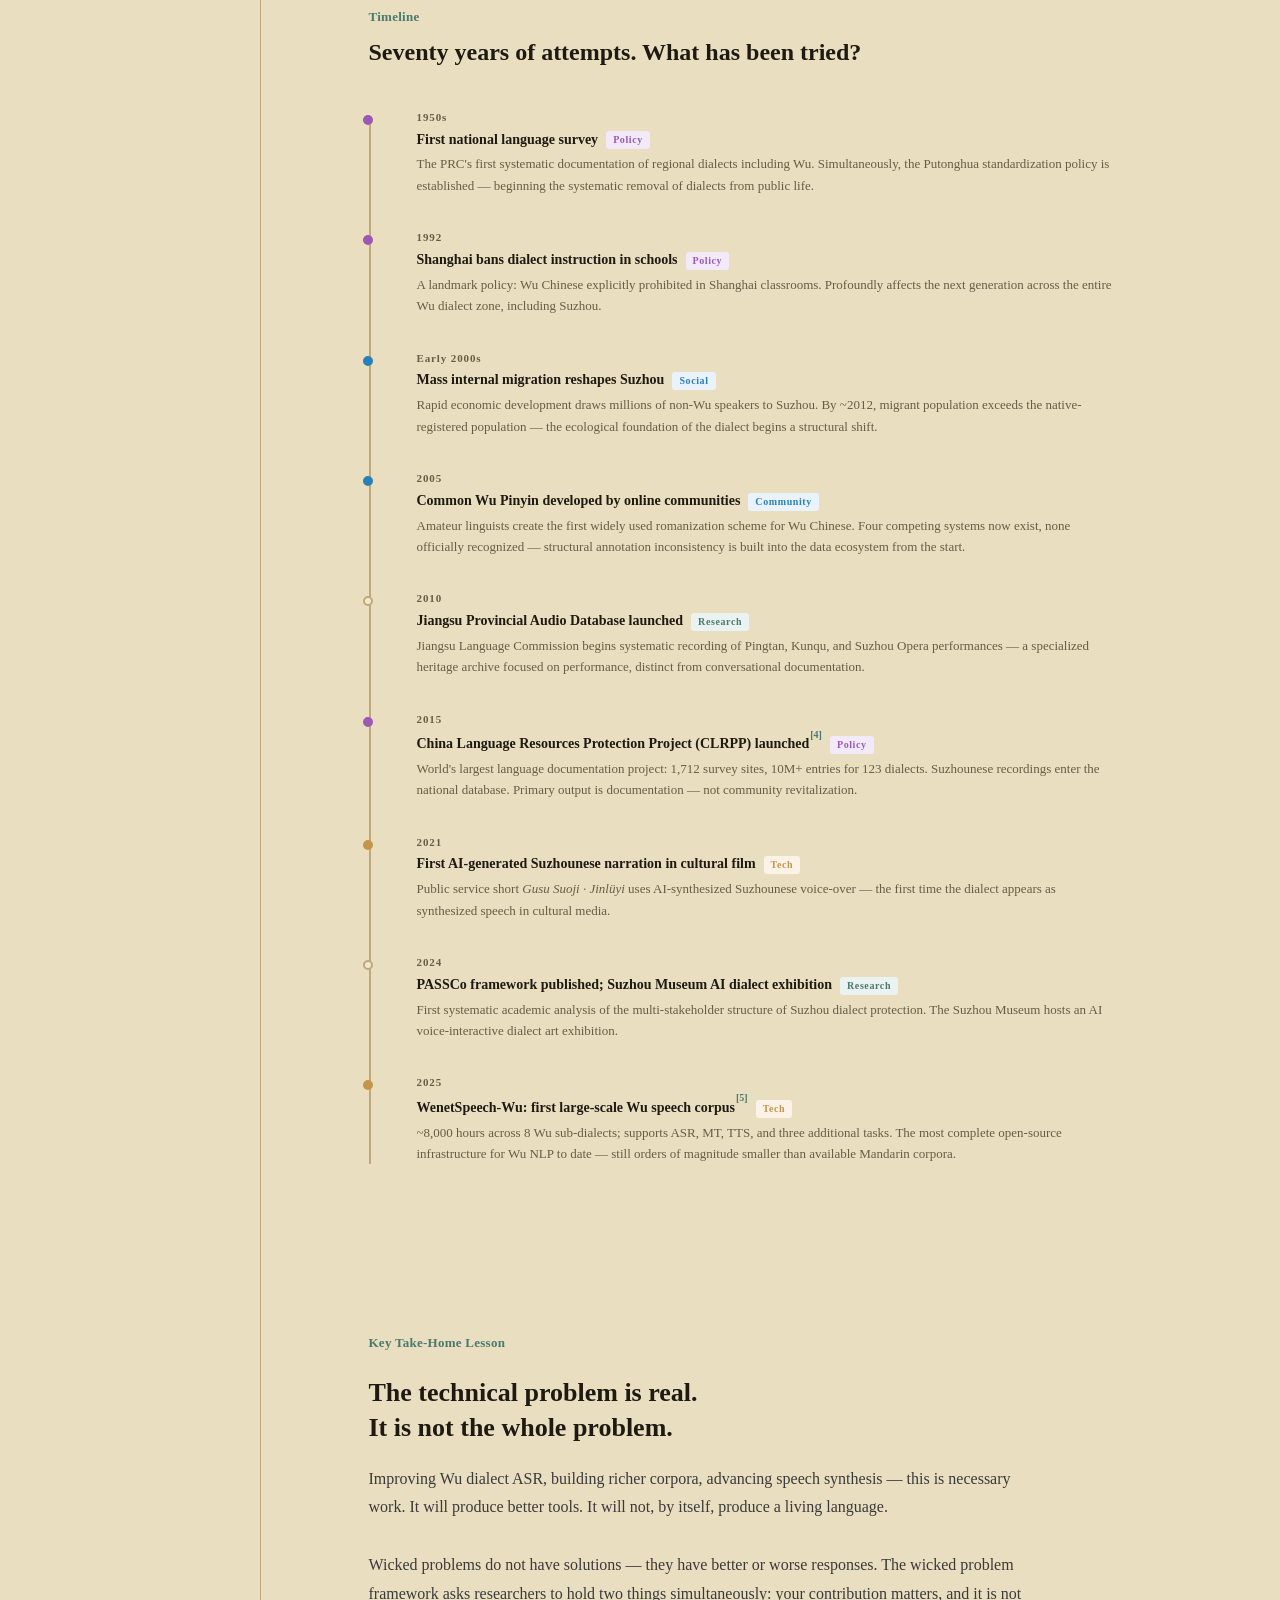
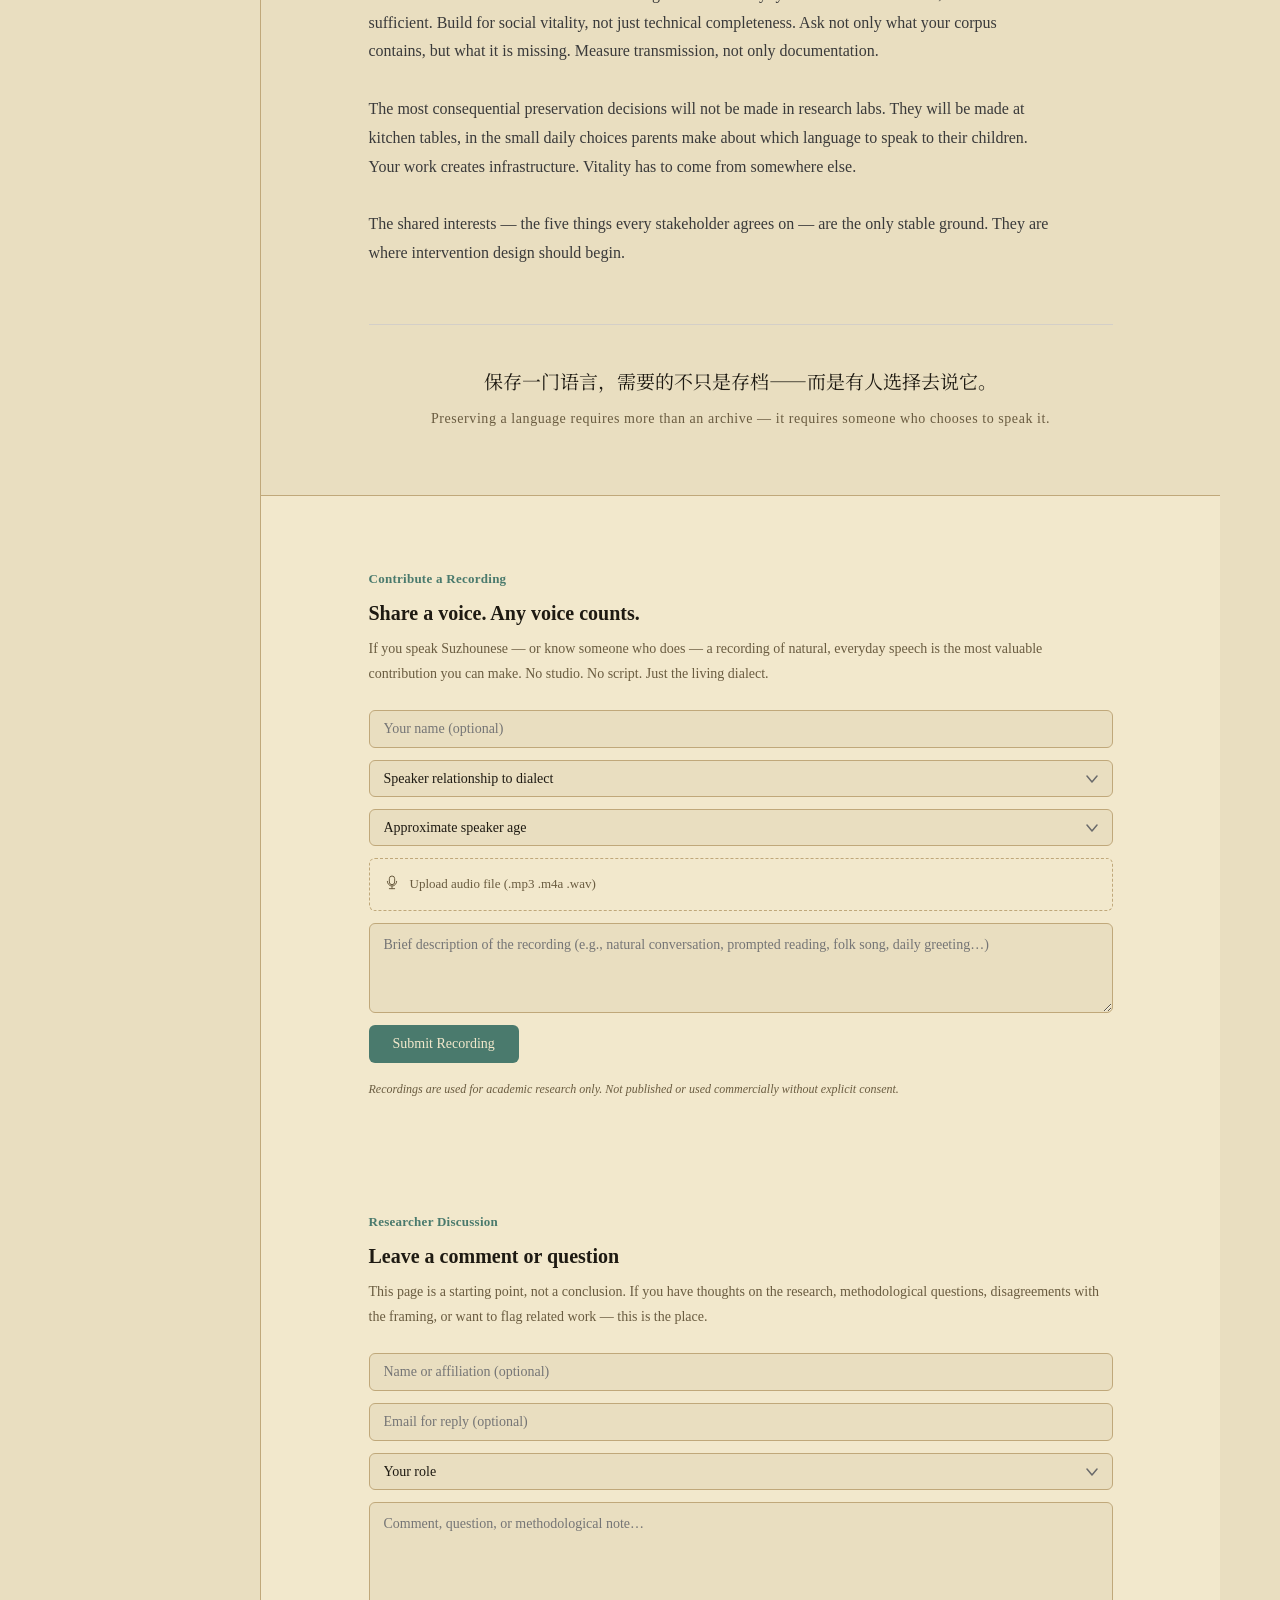
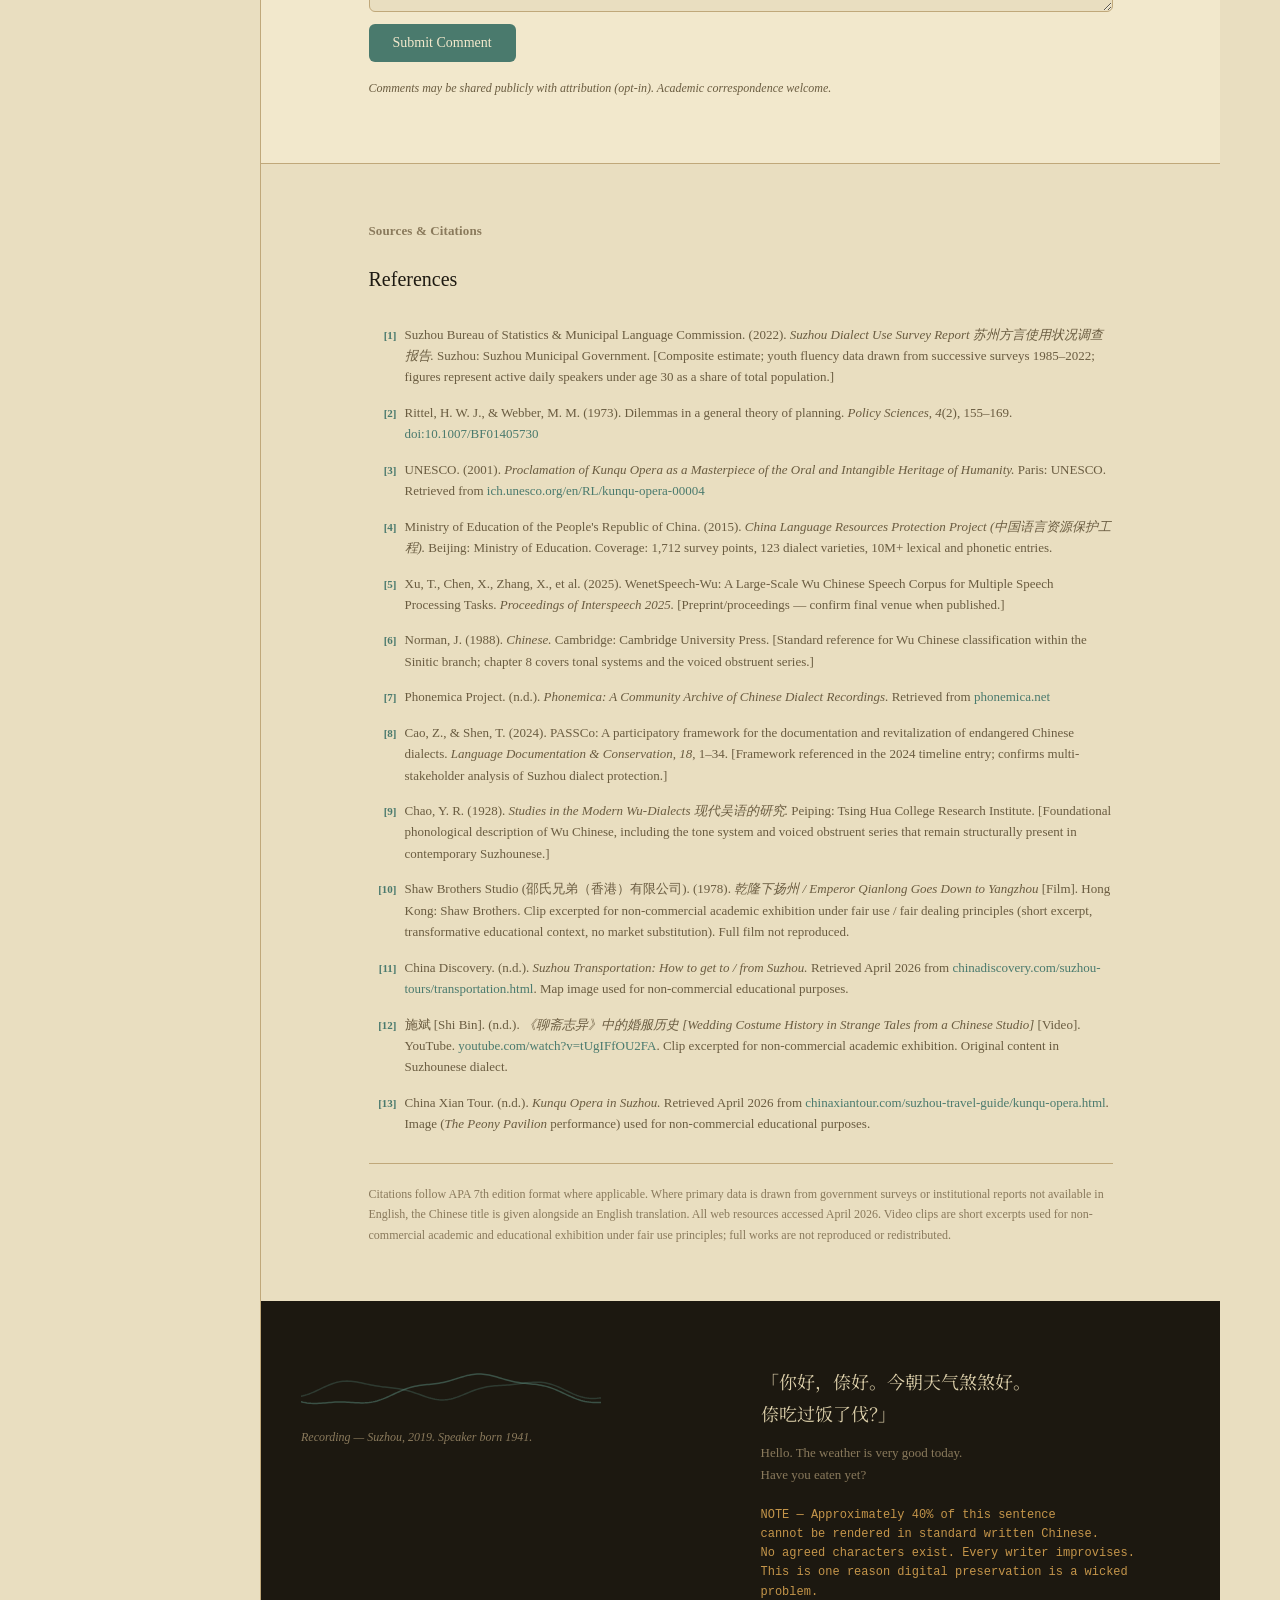
==== commit 21d4bee7: "Fix all internal links and audit content consistency - NLP/engineer card: 'See the technology landsc" ====
--- a/index.html
+++ b/index.html
@@ -3281,8 +3281,8 @@
         <div class="wsc-card-right">
           <p class="wsc-card-body-en lang-en">60% of second-generation Chinese overseas cannot speak their parents' dialect fluently. This is not a personal failure — it is a documented structural pattern. The guilt and grief that comes with it has a name, and this page traces exactly where it comes from.</p>
           <p class="wsc-card-body-zh lang-zh">海外第二代华人中，60%无法流利使用父母的方言。这不是个人的失败，而是一种有据可查的结构性规律。伴随而来的愧疚与失落有其名字，这页追溯了它的根源所在。</p>
-          <a class="wsc-card-anchor lang-en" href="#main-content">Read the full story →</a>
-          <a class="wsc-card-anchor wsc-card-anchor-zh lang-zh" href="#main-content">阅读完整内容 →</a>
+          <a class="wsc-card-anchor lang-en" href="#main-content">Listen to three generations →</a>
+          <a class="wsc-card-anchor wsc-card-anchor-zh lang-zh" href="#main-content">听三代人的声音 →</a>
         </div>
       </div>
 
@@ -3313,8 +3313,8 @@
         <div class="wsc-card-right">
           <p class="wsc-card-body-en lang-en">Suzhounese is a maximally hard case for speech recognition AI: seven tones, a set of consonants absent from every Mandarin-trained model, and tone changes that can only be decoded at the phrase level — not syllable by syllable. This page explains precisely why throwing more data at the problem doesn't solve it — and where the 2024 WenetSpeech-Wu dataset leaves the field.</p>
           <p class="wsc-card-body-zh lang-zh">苏州话是调值最复杂的语音识别难题之一：七个声调伴随发声类型调节、全套浊阻音在所有普通话训练模型中均无表示、短语级复杂连读变调。本页精确解释了为什么语料库规模无法单独解决这些问题，以及2024年WenetSpeech-Wu发布后该领域的现状。</p>
-          <a class="wsc-card-anchor lang-en" href="#main-content">See the technology landscape →</a>
-          <a class="wsc-card-anchor wsc-card-anchor-zh lang-zh" href="#main-content">查看技术现状 →</a>
+          <a class="wsc-card-anchor lang-en" href="#wicked-map">See the three challenges →</a>
+          <a class="wsc-card-anchor wsc-card-anchor-zh lang-zh" href="#wicked-map">查看三大挑战 →</a>
         </div>
       </div>
 
@@ -3345,8 +3345,8 @@
         <div class="wsc-card-right">
           <p class="wsc-card-body-en lang-en">The real question on this page isn't "why is this language disappearing?" It's "why, with everything we know about how to preserve things, can't we stop it?" That turns out to be a genuinely fascinating problem — one that reveals something about the limits of expertise, policy, and technology that goes far beyond linguistics.</p>
           <p class="wsc-card-body-zh lang-zh">这页真正的问题不是"为什么这门语言在消亡"，而是"为什么，在我们已经掌握这么多保护手段的今天，还是阻止不了它"？这是一个真正迷人的问题——它揭示了专业知识、政策与技术的边界，远不止于语言学本身。</p>
-          <a class="wsc-card-anchor lang-en" href="#main-content">Start reading →</a>
-          <a class="wsc-card-anchor wsc-card-anchor-zh lang-zh" href="#main-content">开始阅读 →</a>
+          <a class="wsc-card-anchor lang-en" href="#wicked-map">Start reading →</a>
+          <a class="wsc-card-anchor wsc-card-anchor-zh lang-zh" href="#wicked-map">开始阅读 →</a>
         </div>
       </div>
 
@@ -4043,7 +4043,7 @@
     </section>
 
     <!-- A1b: Linguistic Portrait -->
-    <section class="a-section portrait-section">
+    <section class="a-section portrait-section" id="speech-challenges">
       <h2 class="a-header-md" style="font-size:20px;">Why speech software struggles with Suzhounese</h2>
       <p class="a-body-sm" style="margin-bottom:0;">
         Before the social problem, there is a purely technical one. Three features of Suzhounese make it resistant to standard speech AI pipelines — and understanding them clarifies why having more recordings alone does not solve the problem.
@@ -4832,9 +4832,8 @@
   <div class="closing-credits" lang="en">
     <p class="credits-main">Research on Digital Preservation of Suzhou Dialect &middot; 2024</p>
     <nav class="credits-links" aria-label="Research links">
-      <a href="#">Full Paper</a>
-      <a href="#">Dataset</a>
-      <a href="#">Contact</a>
+      <a href="#references">References</a>
+      <a href="#portals">Contribute</a>
     </nav>
   </div>
 </footer>
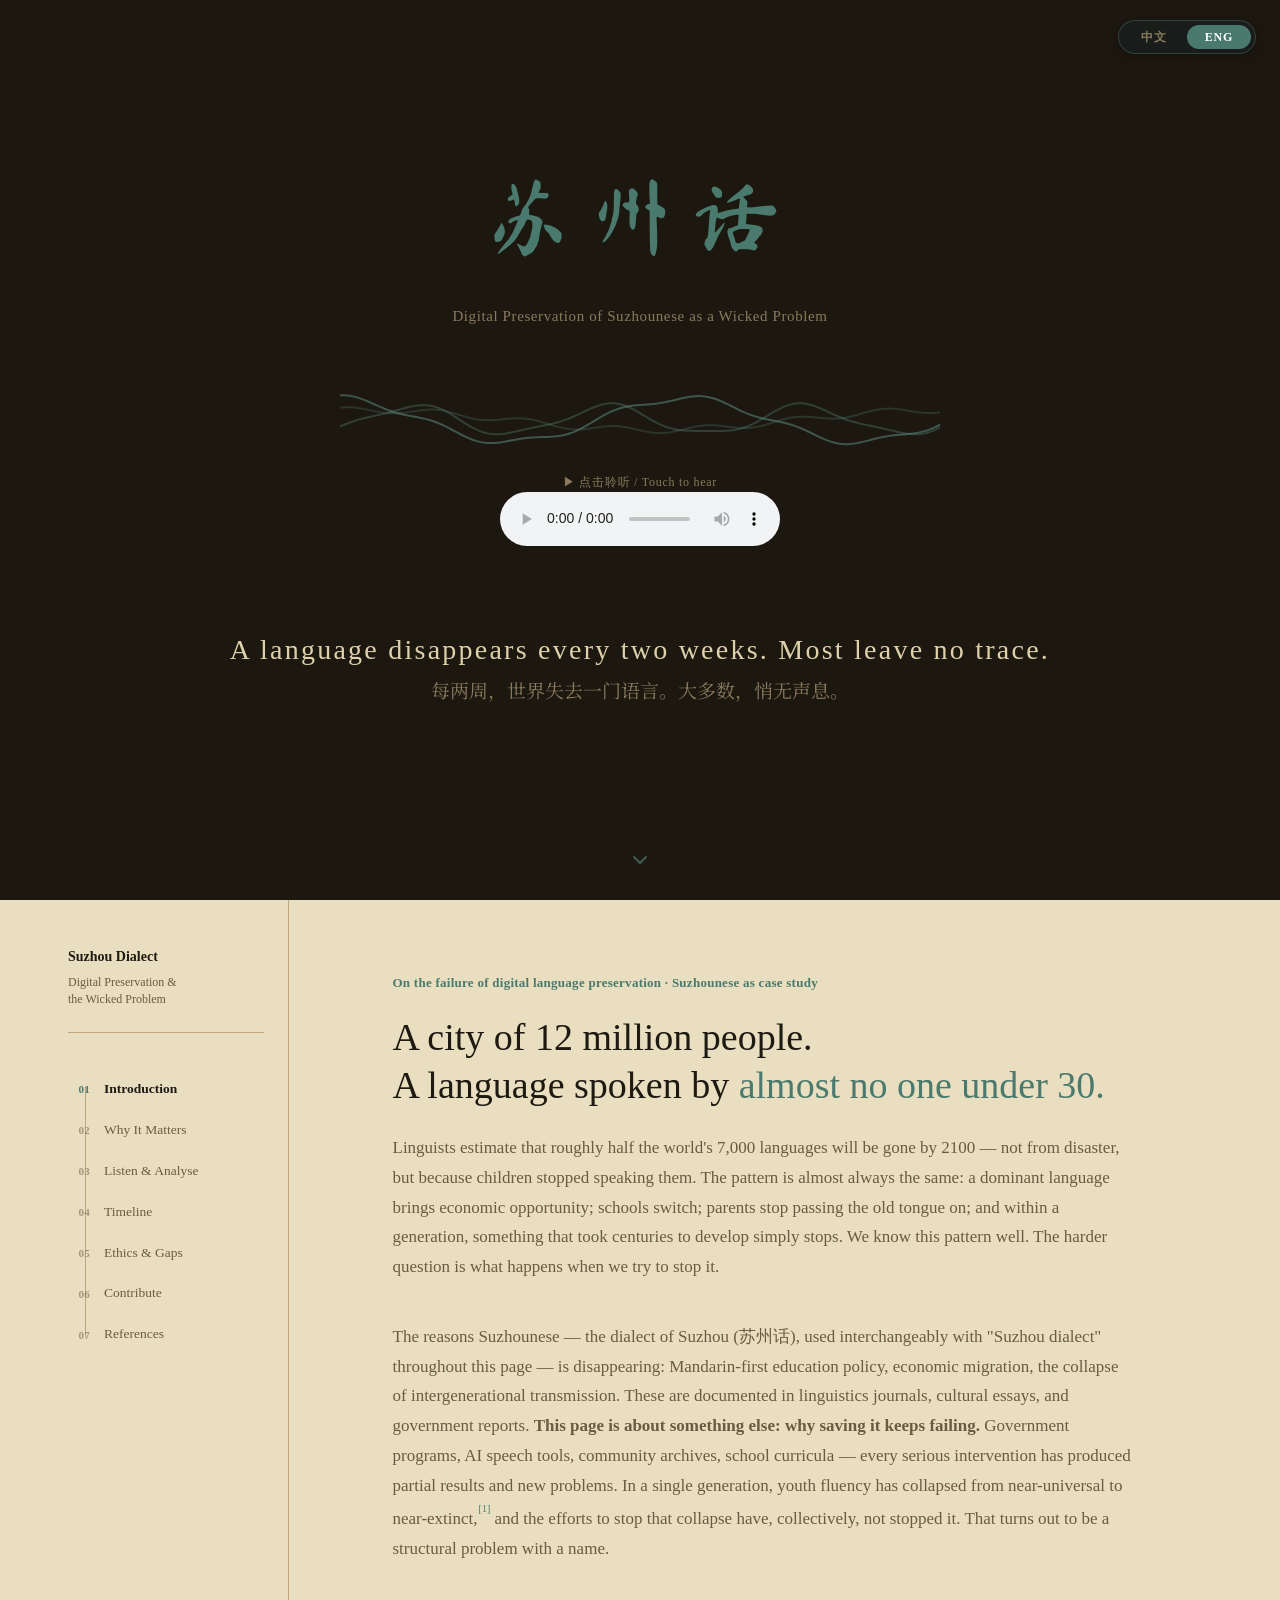
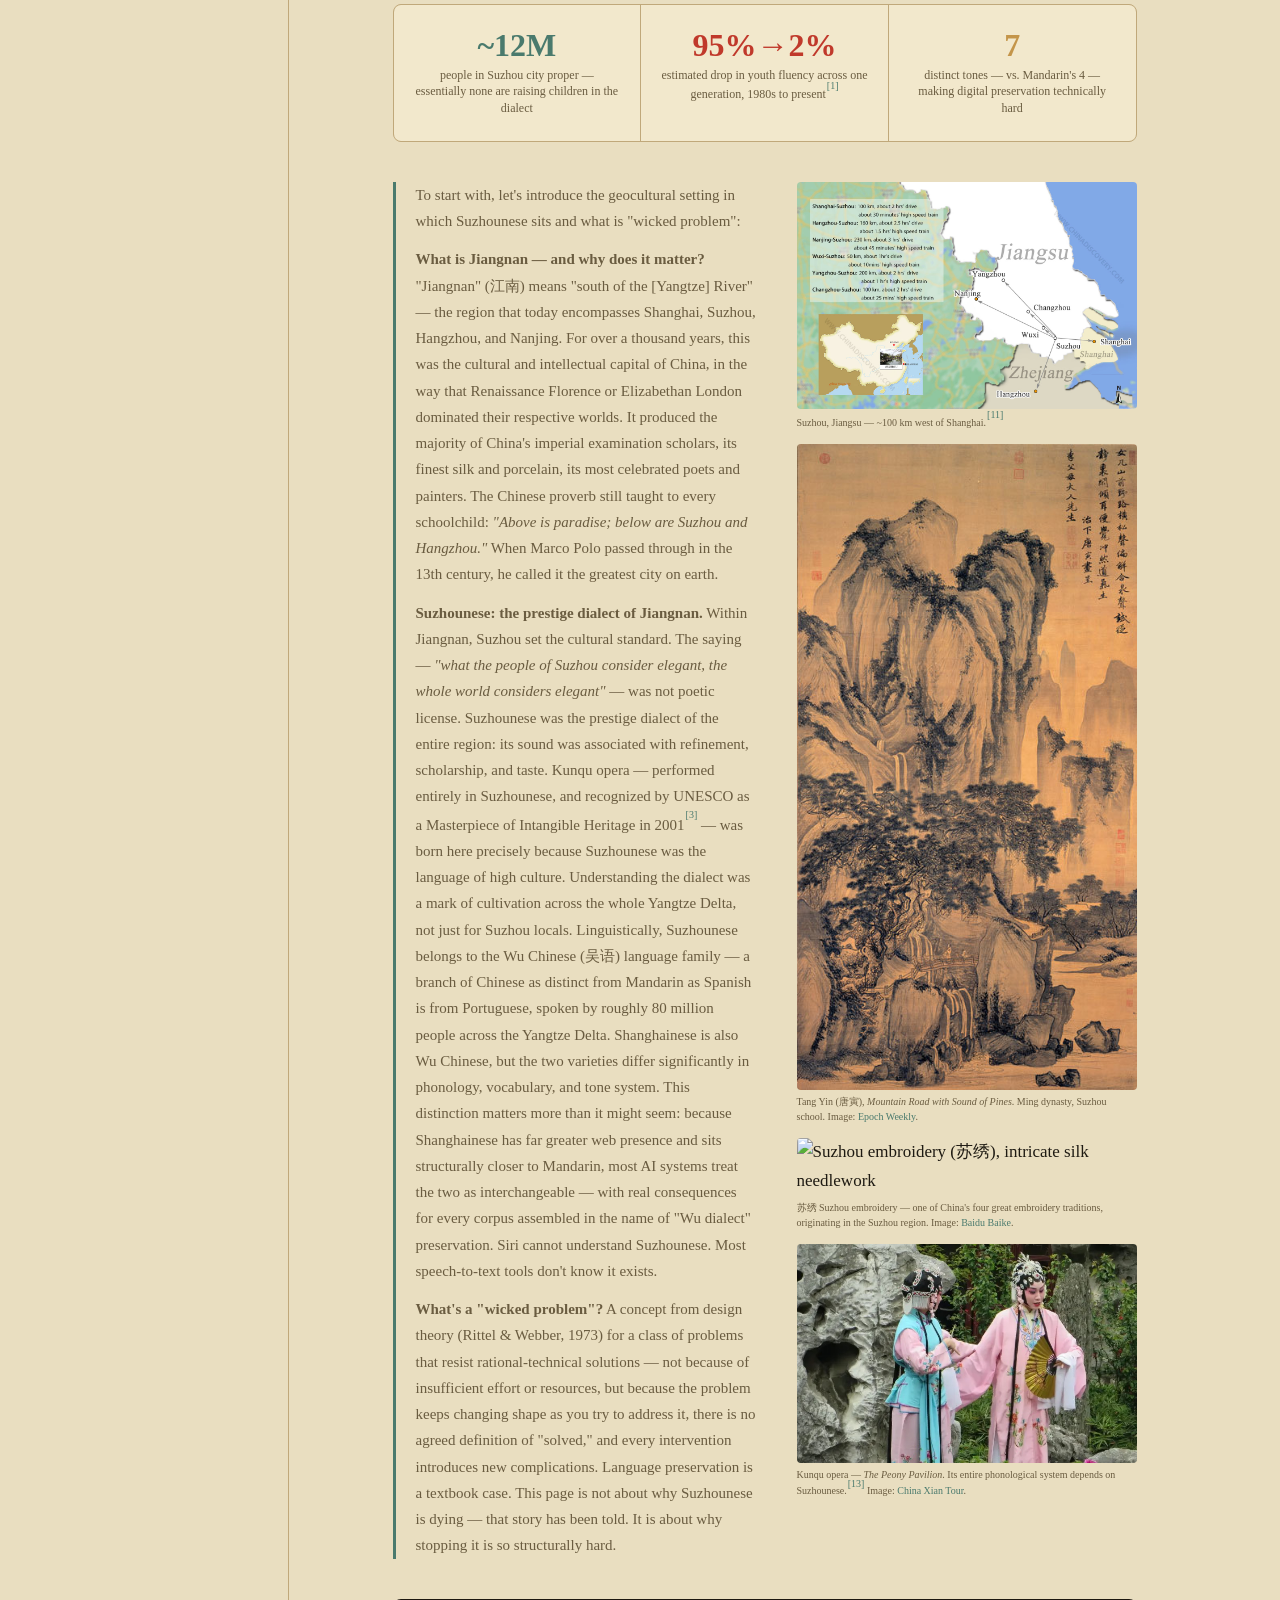
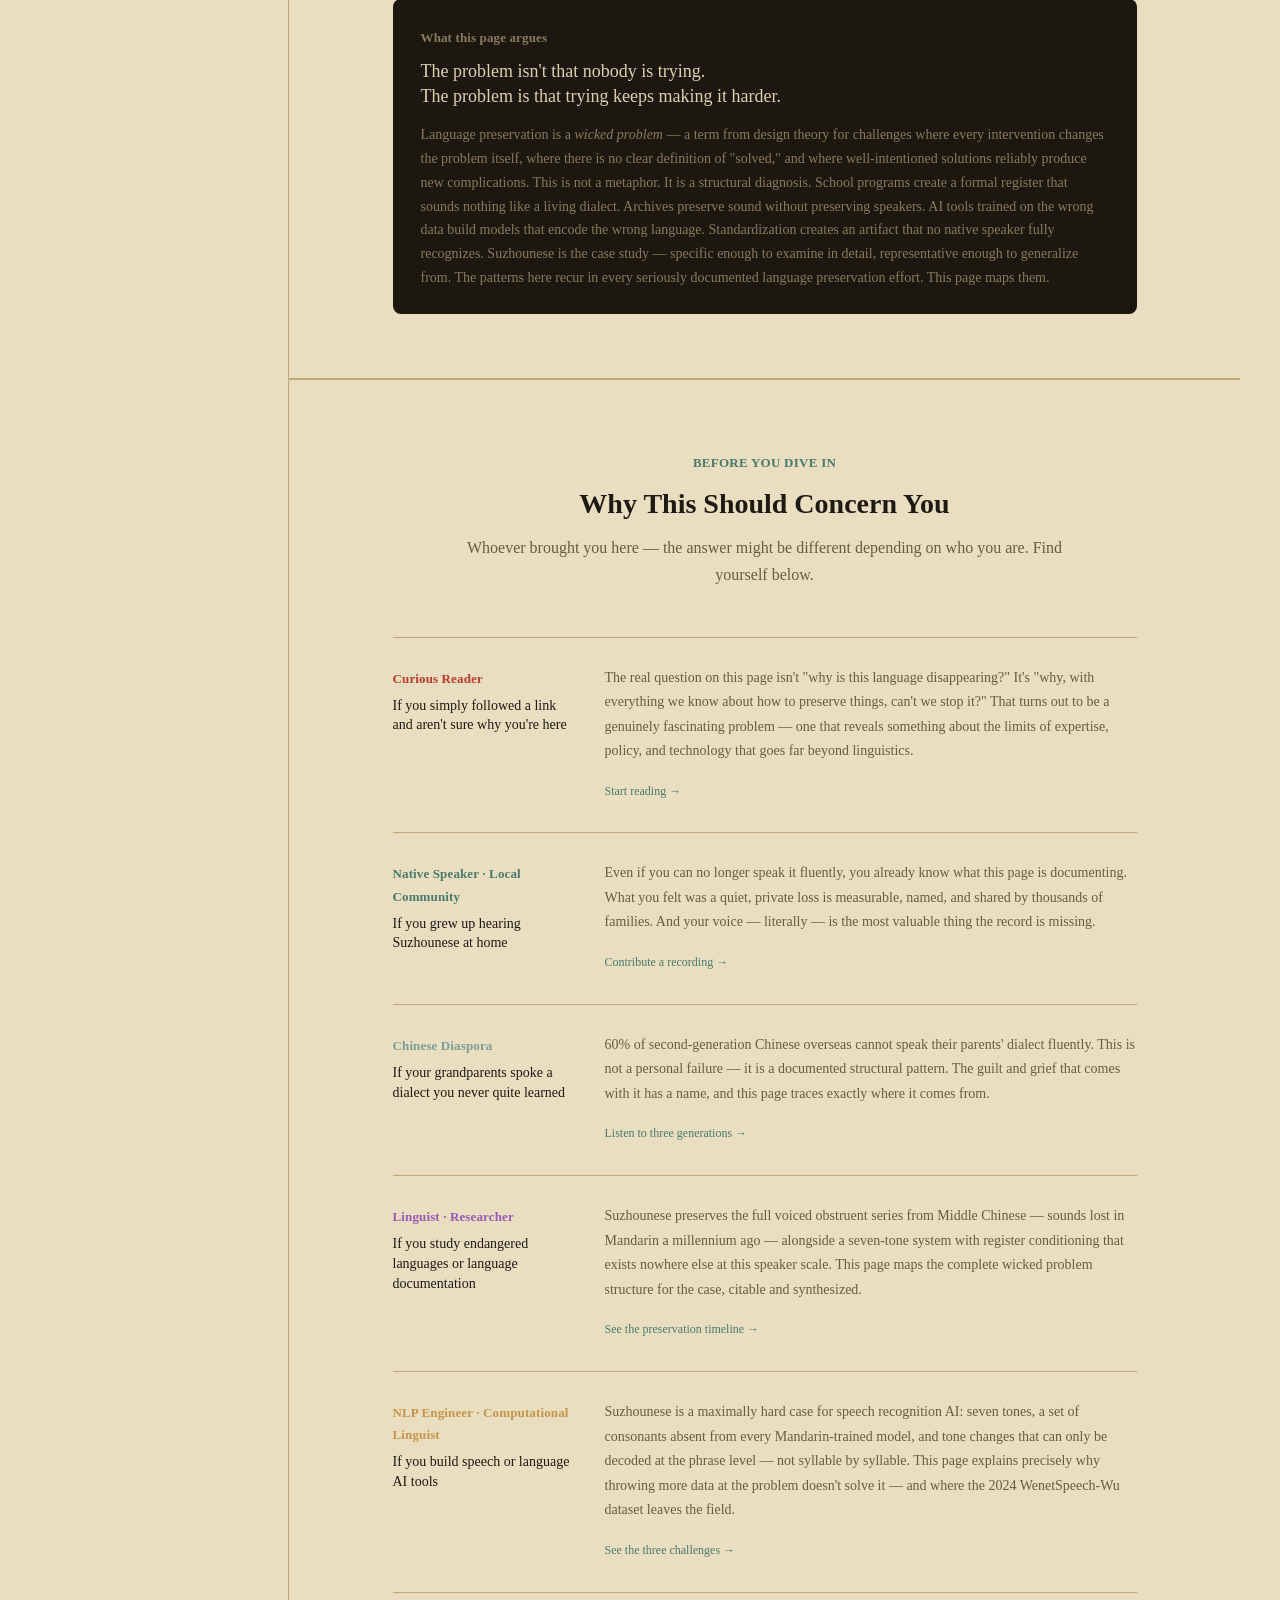
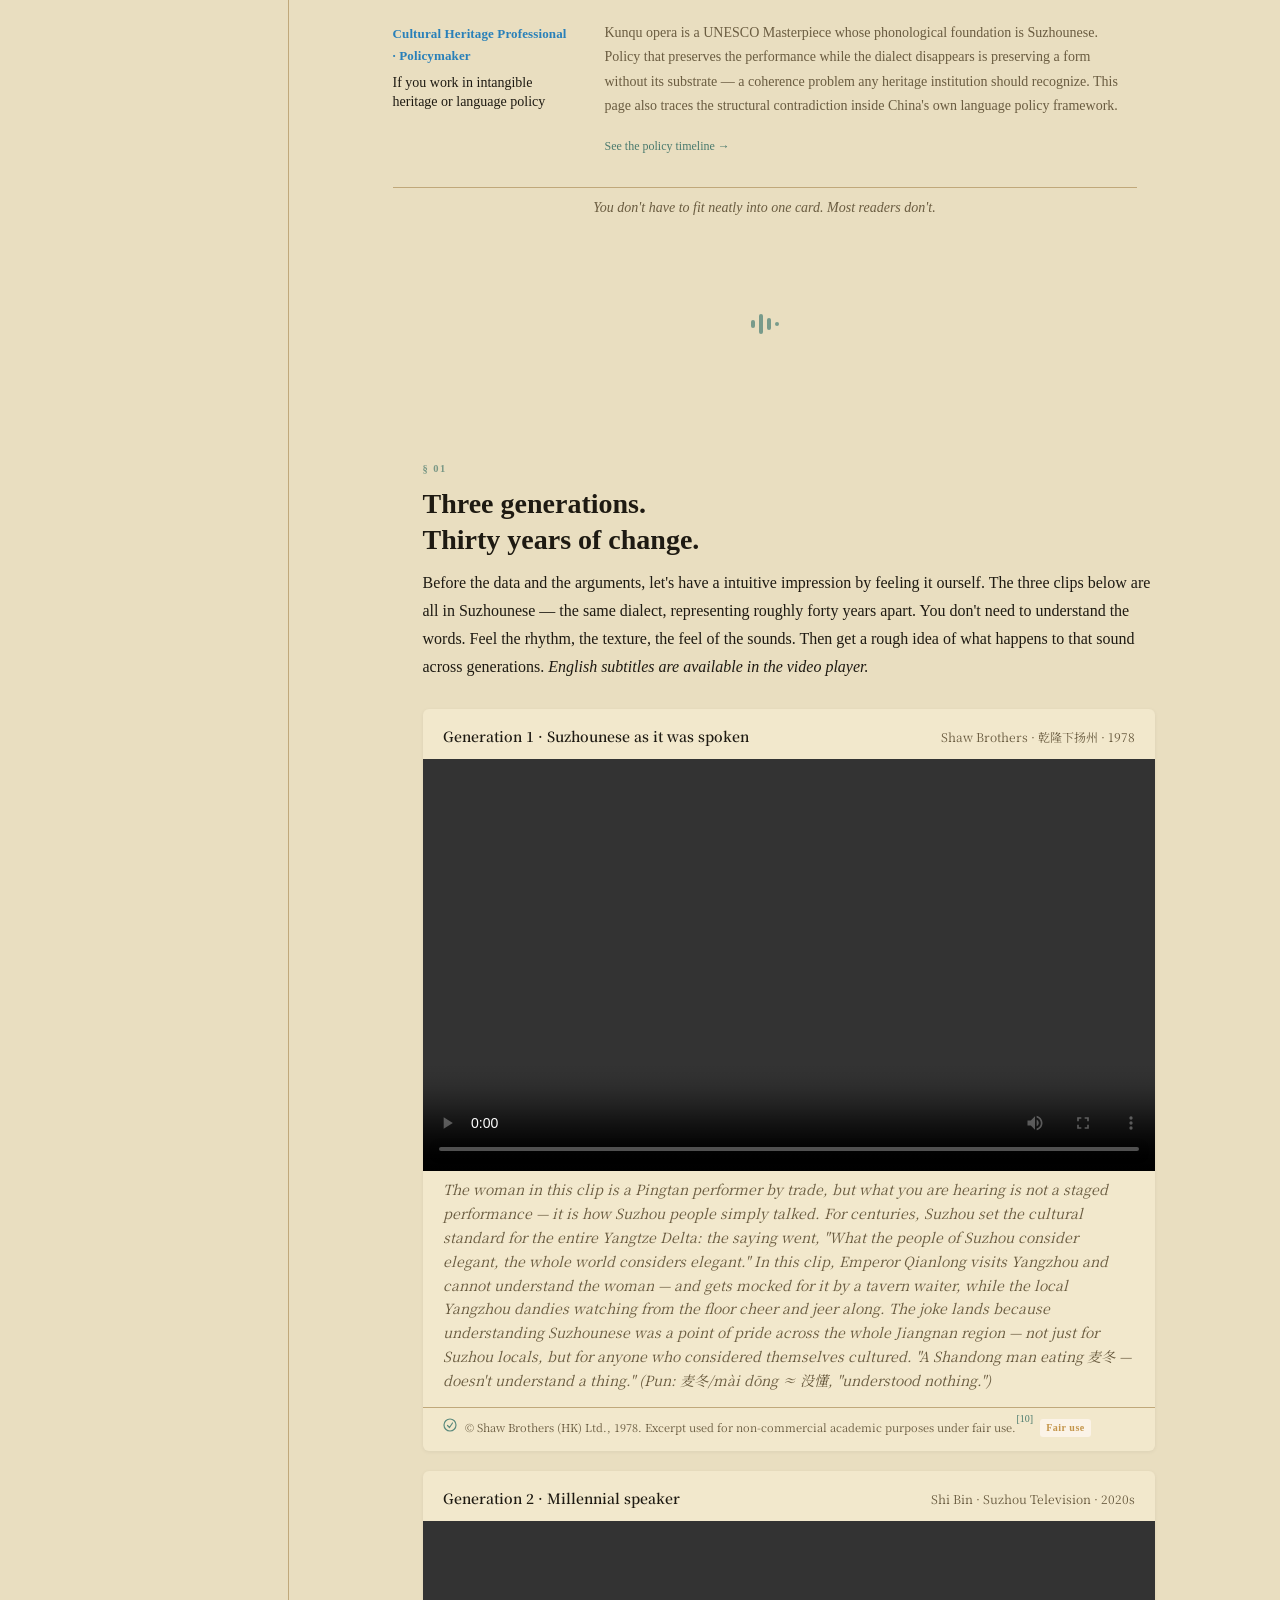
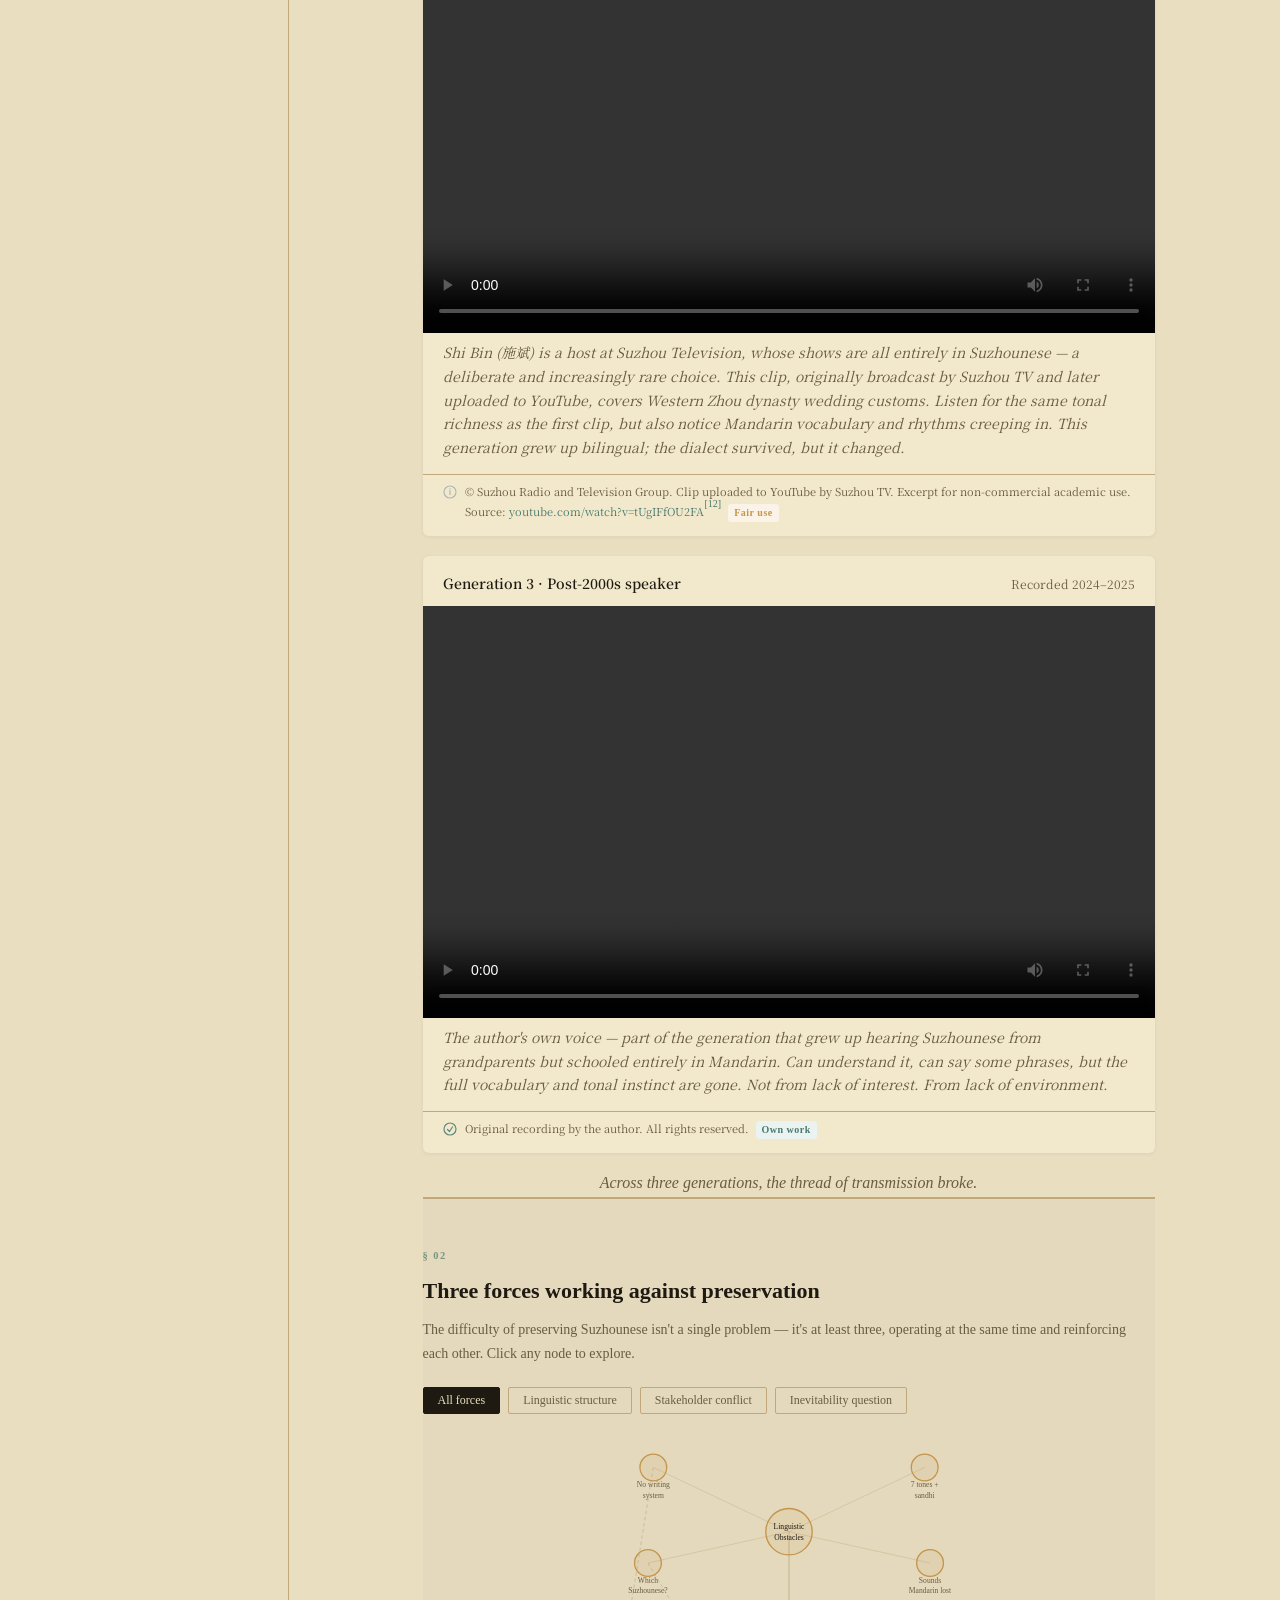
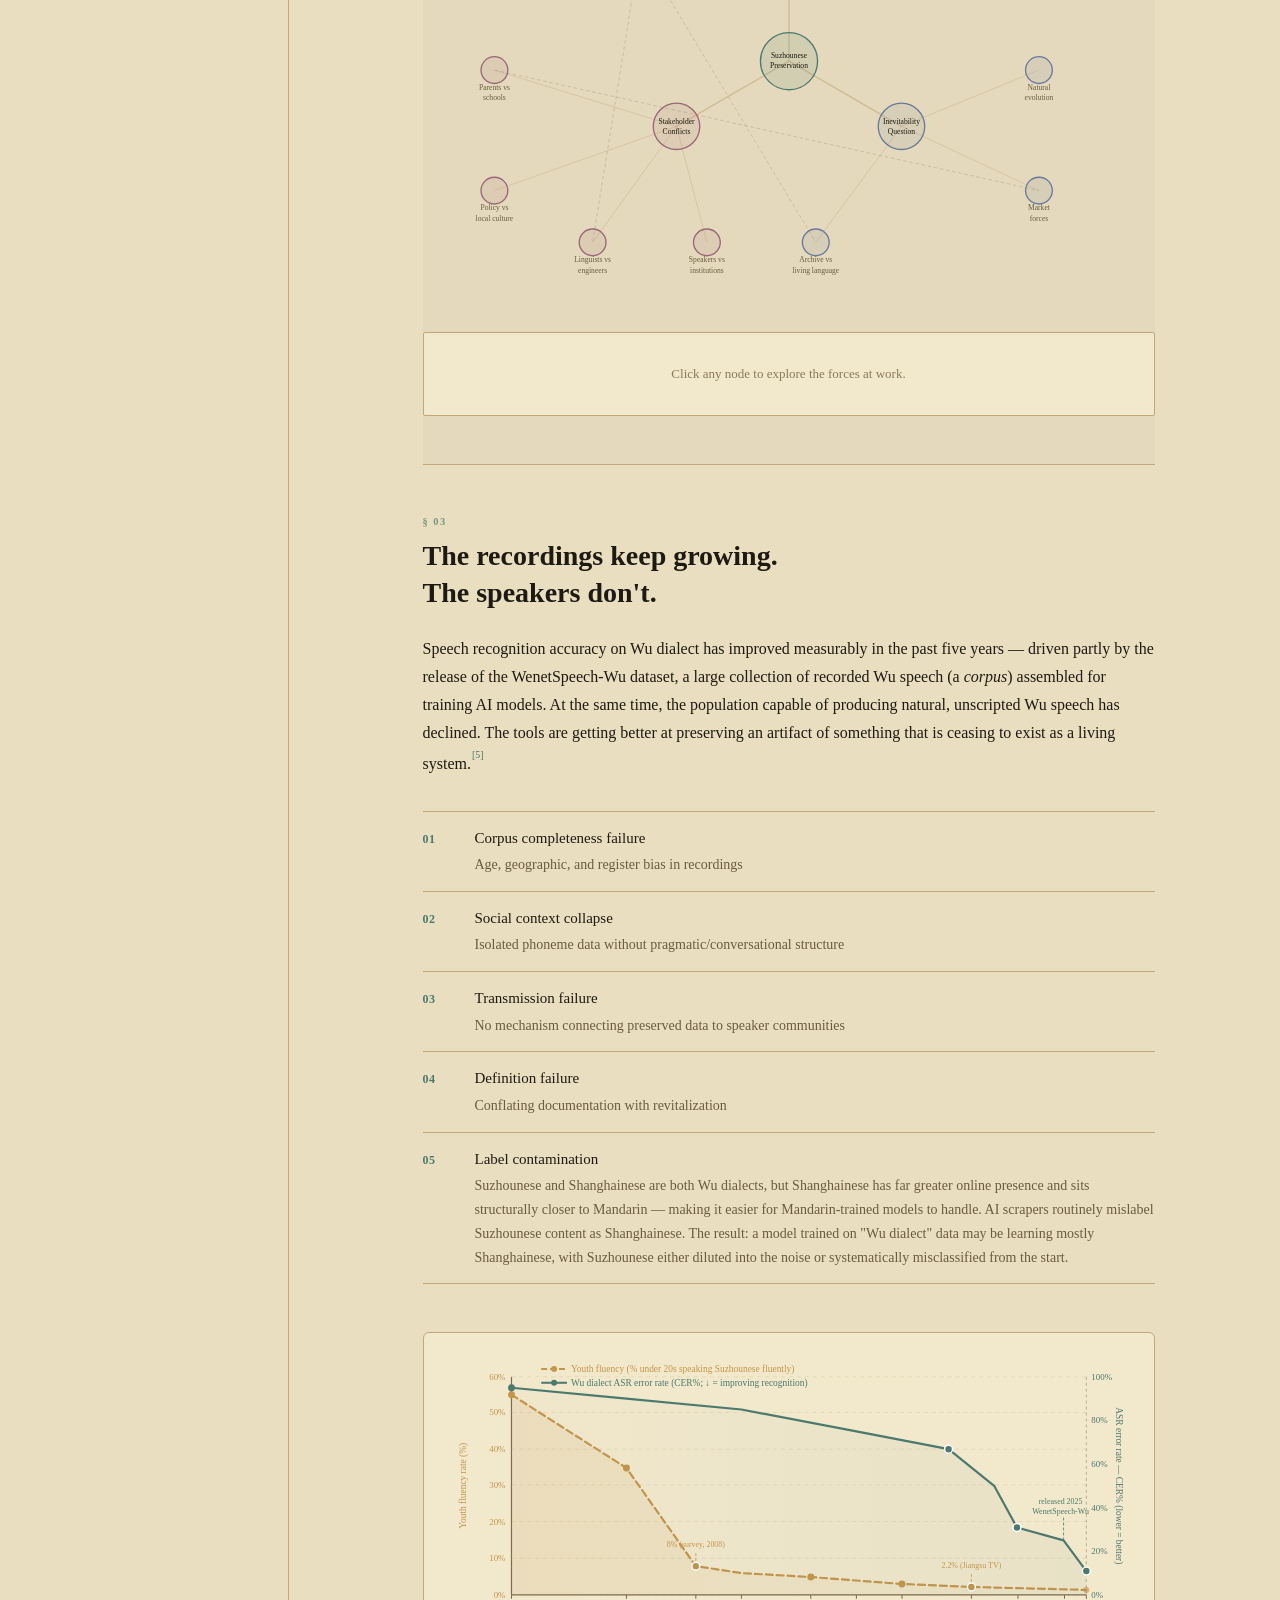
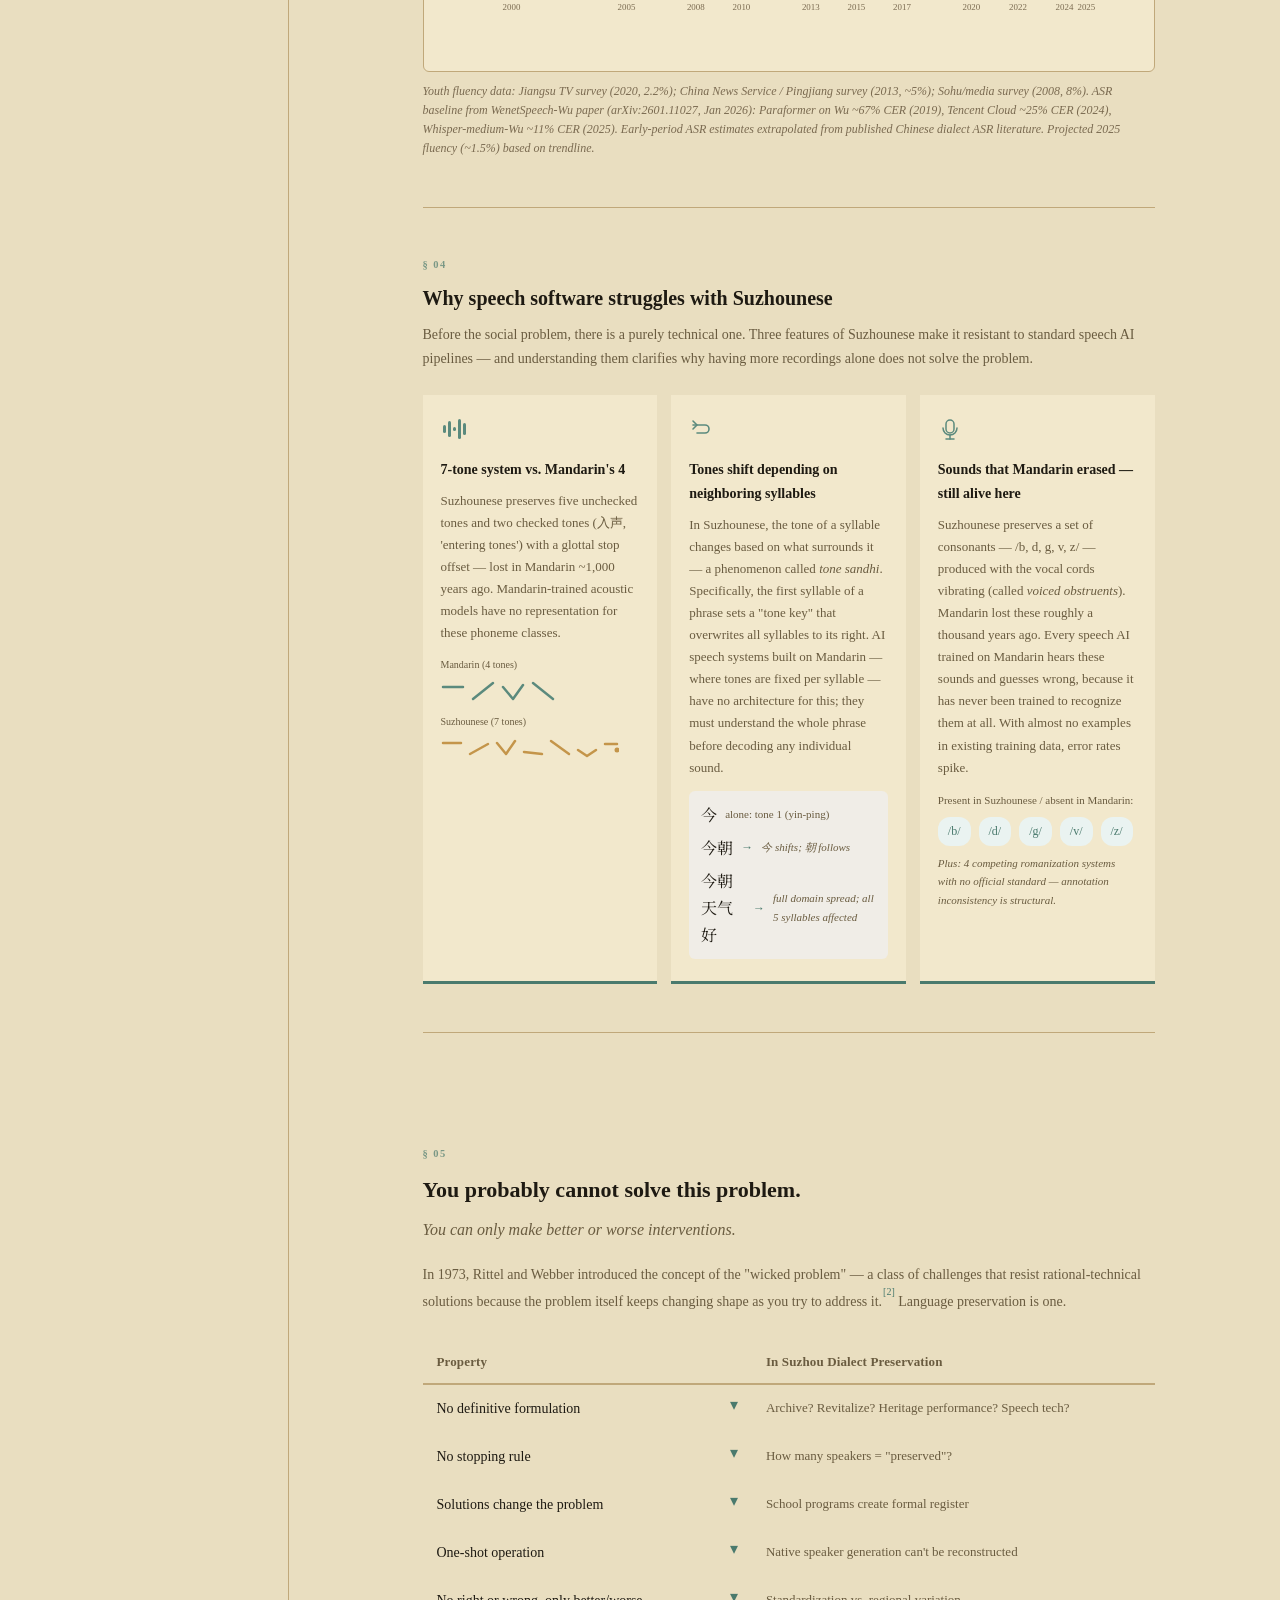
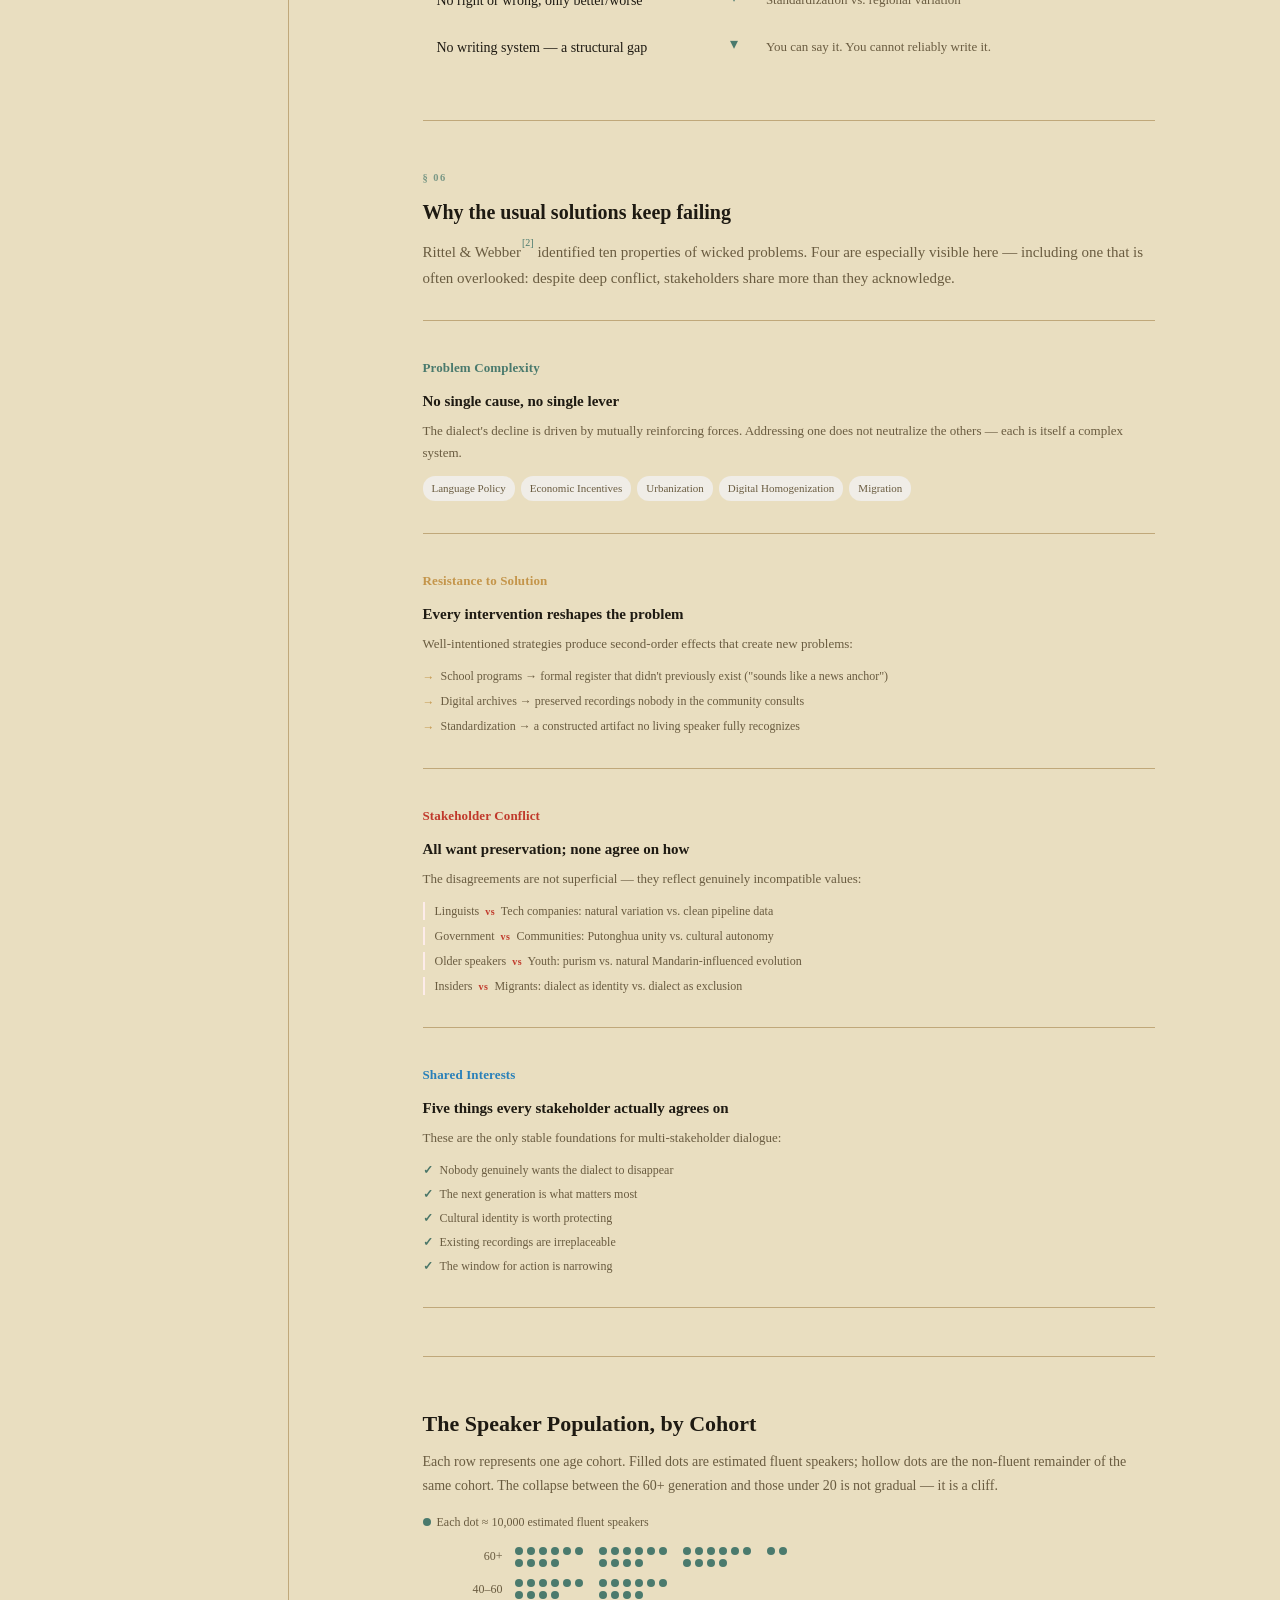
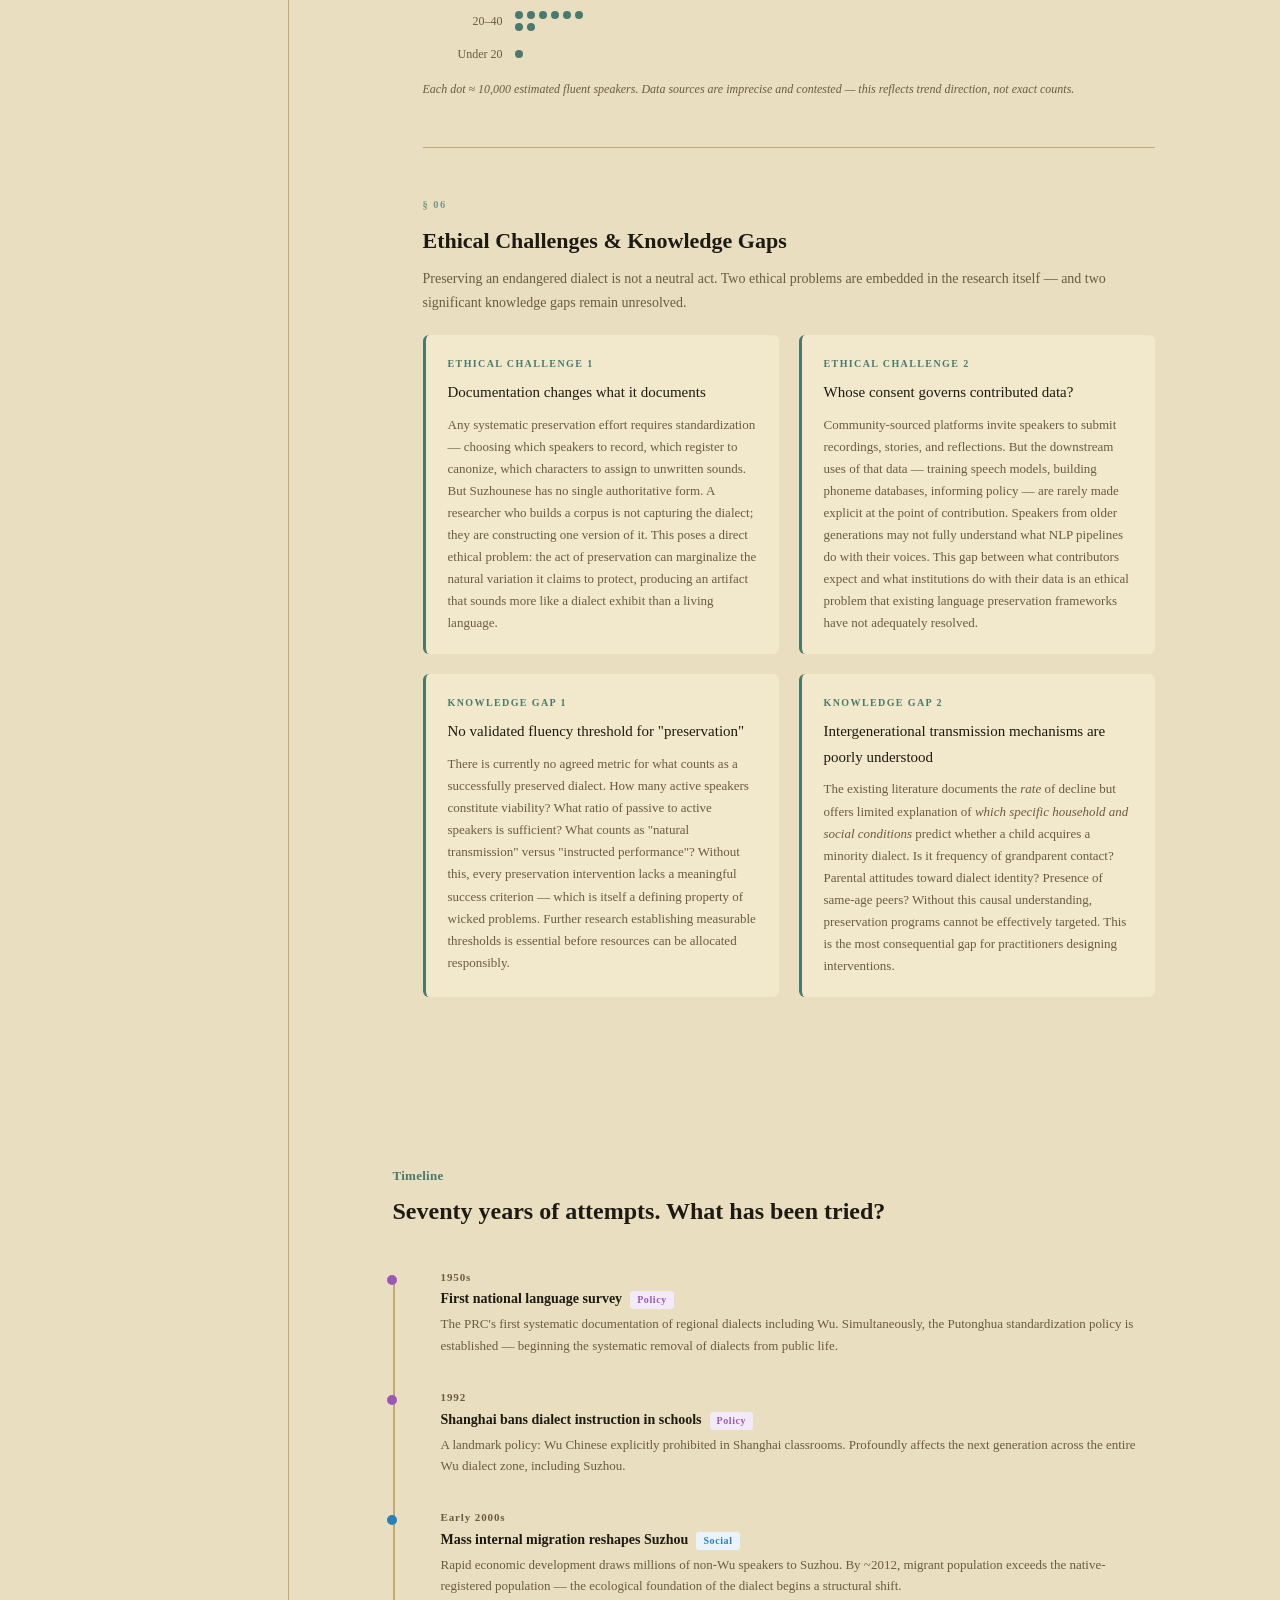
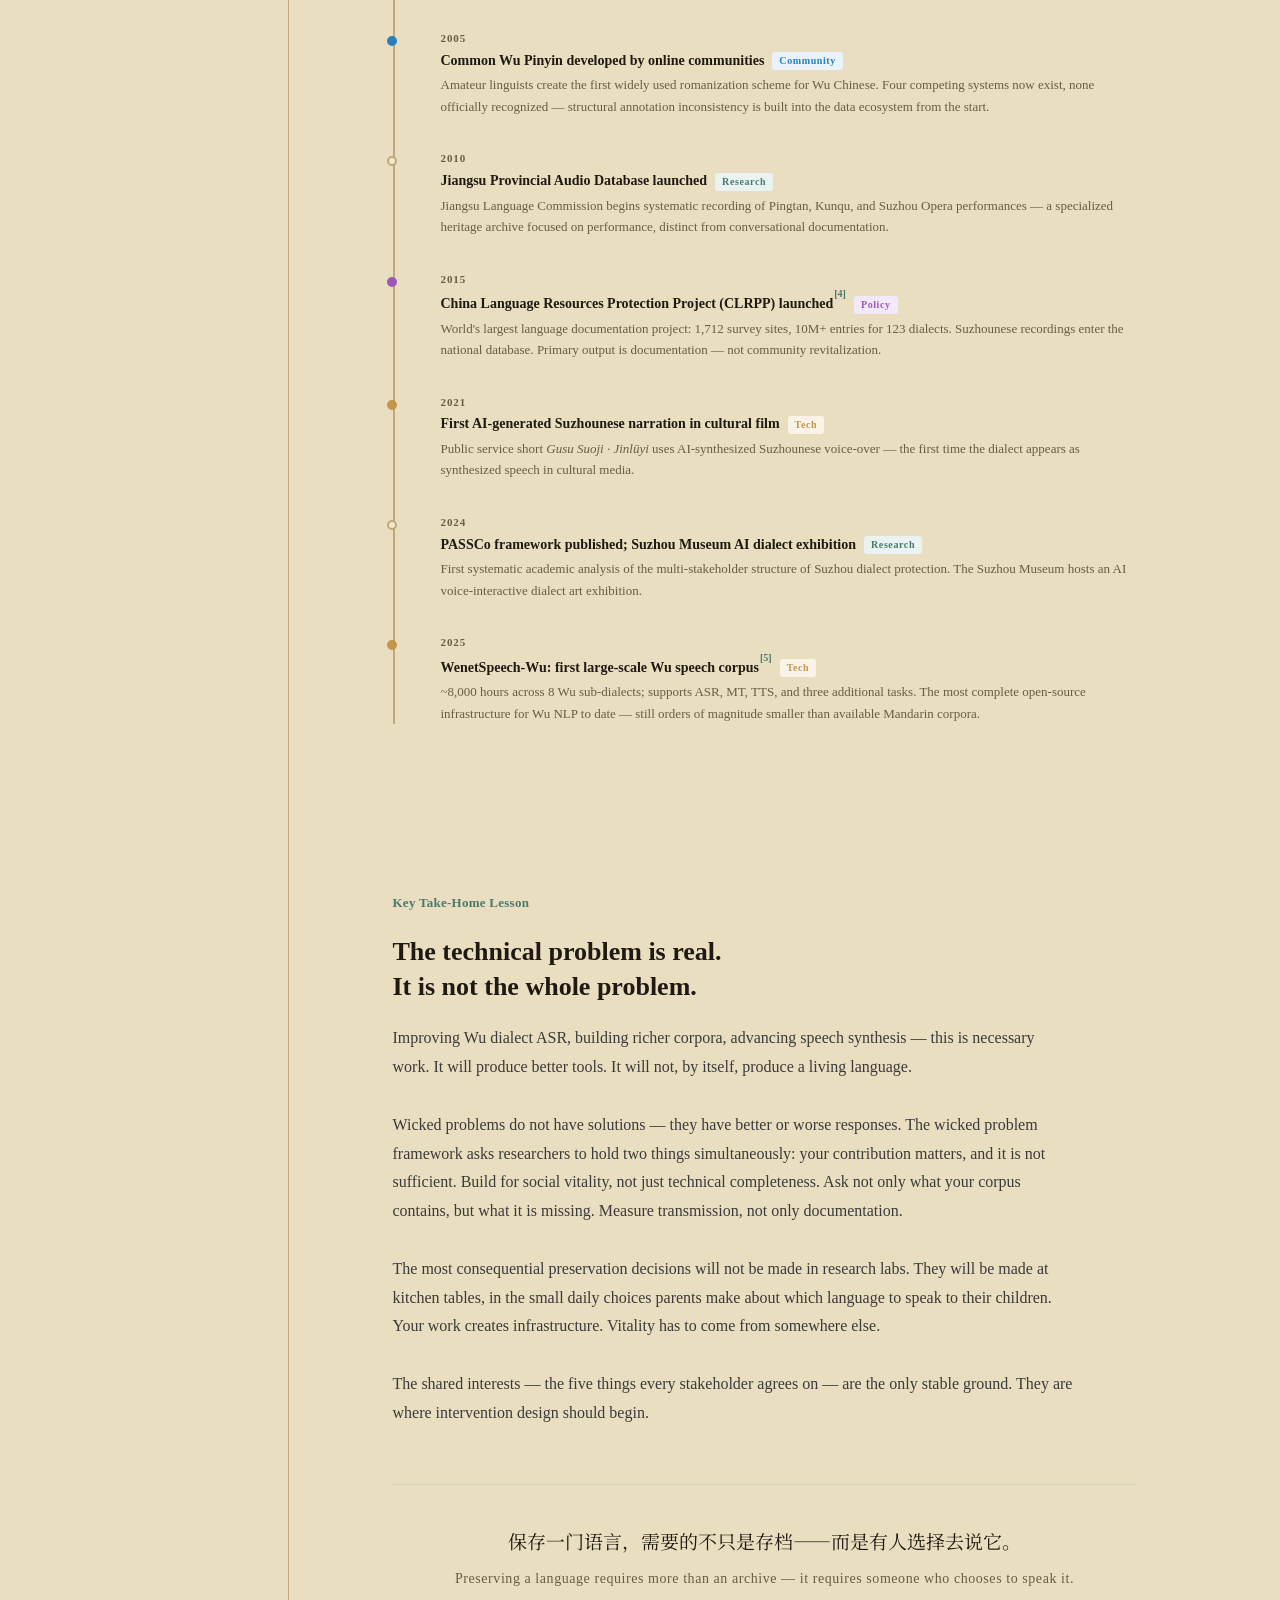
==== commit 39f4d545: "Add ethical challenges section, audio recording, and visual improvements Co-Authored-By: Claude Sonn" ====
--- a/index.html
+++ b/index.html
@@ -6,7 +6,7 @@
   <title>苏州话的数字保护：一个棘手的难题 / Digital Preservation of the Suzhou Dialect as a Wicked Problem</title>
   <link rel="preconnect" href="https://fonts.googleapis.com">
   <link rel="preconnect" href="https://fonts.gstatic.com" crossorigin>
-  <link href="https://fonts.googleapis.com/css2?family=Noto+Serif+SC:wght@400;500;600&display=swap" rel="stylesheet">
+  <link href="https://fonts.googleapis.com/css2?family=Noto+Serif+SC:wght@400;500;600&family=Ma+Shan+Zheng&display=swap" rel="stylesheet">
   <style>
     /* ============================================================
        RESET & BASE
@@ -32,6 +32,7 @@
       --amber: #C4954A;        /* amber stays — pops on parchment */
       --white: #F2E8CC;        /* off-white cards — same warmth as bg */
       --font-zh: "Noto Serif SC", "Source Han Serif SC", serif;
+      --font-title: "Ma Shan Zheng", "Noto Serif SC", serif;
       --font-en: Georgia, "Times New Roman", serif;
     }
 
@@ -40,8 +41,8 @@
     ============================================================ */
     #page-shell {
       display: grid;
-      grid-template-columns: 200px 1fr;
-      max-width: 1160px;
+      grid-template-columns: 248px 1fr;
+      max-width: 1200px;
       margin: 0 auto;
       align-items: start;
     }
@@ -176,9 +177,9 @@
     .side-nav-list::before {
       content: '';
       position: absolute;
-      left: 4px;
-      top: 12px;
-      bottom: 12px;
+      left: 17px;
+      top: 18px;
+      bottom: 18px;
       width: 1px;
       background: var(--divider);
     }
@@ -190,33 +191,37 @@
       align-items: center;
       gap: 14px;
       text-decoration: none;
-      padding: 10px 0;
-    }
-
-    .side-nav-dot {
-      width: 9px;
-      height: 9px;
-      border-radius: 50%;
-      border: 1.5px solid var(--divider);
-      background: var(--bg);
+      padding: 9px 0;
+    }
+
+    .side-nav-num {
+      font-family: var(--font-en);
+      font-size: 11px;
+      font-weight: 600;
+      color: var(--text-secondary);
+      opacity: 0.55;
       flex-shrink: 0;
+      width: 22px;
+      text-align: right;
+      letter-spacing: 0.02em;
       position: relative;
       z-index: 1;
-      transition: border-color 0.2s, background 0.2s;
+      transition: opacity 0.2s;
     }
 
     .side-nav-label {
       font-family: var(--font-en);
-      font-size: 13px;
+      font-size: 13.5px;
       font-weight: 400;
       color: var(--text-secondary);
       white-space: nowrap;
       transition: color 0.15s;
     }
 
-    .side-nav-item.active .side-nav-dot {
-      background: var(--accent);
-      border-color: var(--accent);
+    .side-nav-item.active .side-nav-num {
+      color: var(--accent);
+      opacity: 1;
+      font-weight: 700;
     }
 
     .side-nav-item.active .side-nav-label {
@@ -224,8 +229,19 @@
       font-weight: 600;
     }
 
-    .side-nav-link:hover .side-nav-label {
+    .side-nav-link:hover .side-nav-num { opacity: 1; color: var(--accent); }
+    .side-nav-link:hover .side-nav-label { color: var(--accent); }
+
+    /* section step numbers in content */
+    .section-num {
+      font-family: var(--font-en);
+      font-size: 10.5px;
+      font-weight: 700;
+      letter-spacing: 0.14em;
+      text-transform: uppercase;
       color: var(--accent);
+      opacity: 0.7;
+      margin: 0 0 8px;
     }
 
     /* Collapse sidebar on narrow screens */
@@ -317,23 +333,68 @@
       animation-delay: 1.5s;
     }
 
+    .landing-subtitle {
+      margin-top: 20px;
+      text-align: center;
+      opacity: 0;
+      animation: fadeInUp 1s ease forwards;
+      animation-delay: 2s;
+      font-family: var(--font-en);
+      font-size: 11px;
+      letter-spacing: 0.12em;
+      text-transform: uppercase;
+      color: var(--muted-label);
+    }
+
+    .landing-subtitle span {
+      margin: 0 8px;
+      opacity: 0.5;
+    }
+
     @keyframes fadeInUp {
       from { opacity: 0; transform: translateY(16px); }
       to   { opacity: 1; transform: translateY(0); }
     }
 
+    .landing-title-zh {
+      font-family: var(--font-title);
+      font-size: 88px;
+      color: var(--accent);
+      letter-spacing: 0.18em;
+      margin-bottom: 14px;
+      font-weight: 400;
+      opacity: 0;
+      animation: fadeInUp 1s ease forwards;
+    }
+
+    .landing-title-sub {
+      font-family: var(--font-en);
+      font-size: 15px;
+      letter-spacing: 0.04em;
+      color: var(--muted-label);
+      margin-bottom: 52px;
+      max-width: 480px;
+      text-align: center;
+      line-height: 1.5;
+      opacity: 0;
+      animation: fadeInUp 1s ease forwards;
+      animation-delay: 0.4s;
+    }
+
     .landing-zh {
       font-family: var(--font-zh);
-      font-size: 24px;
-      color: var(--warm-text);
+      font-size: 19px;
+      color: var(--muted-label);
       margin-bottom: 12px;
       font-weight: 400;
     }
 
     .landing-en {
       font-family: var(--font-en);
-      font-size: 14px;
-      color: var(--muted-label);
+      font-size: 28px;
+      color: var(--warm-text);
+      font-weight: 400;
+      letter-spacing: -0.01em;
       letter-spacing: 0.08em;
     }
 
@@ -1072,8 +1133,76 @@
     .dot.filled-teal    { background: var(--accent); }
     .dot.filled-mid     { background: #8AADA7; }
     .dot.filled-light   { background: #B8CEC8; }
-    .dot.filled-faint   { background: #D8E4E2; }
+    .dot.filled-faint   { background: #9DBFB8; }
     .dot.empty          { background: #E4EAF0; border: 1px solid #CDD6DF; }
+
+    .cohort-legend {
+      display: flex;
+      gap: 20px;
+      margin-bottom: 14px;
+    }
+
+    .legend-item {
+      display: flex;
+      align-items: center;
+      gap: 6px;
+      font-family: var(--font-en);
+      font-size: 12px;
+      color: var(--text-secondary);
+    }
+
+    .legend-dot {
+      width: 8px;
+      height: 8px;
+      border-radius: 50%;
+      flex-shrink: 0;
+    }
+
+    .legend-dot-fluent { background: var(--accent); }
+    .legend-dot-empty  { background: #E4EAF0; border: 1px solid #CDD6DF; }
+
+    .ethics-grid {
+      display: grid;
+      grid-template-columns: 1fr 1fr;
+      gap: 20px;
+      margin-top: 20px;
+    }
+
+    .ethics-card {
+      background: var(--white);
+      border-radius: 6px;
+      padding: 20px 22px;
+      border-left: 3px solid var(--accent);
+    }
+
+    .ethics-card-label {
+      font-family: var(--font-en);
+      font-size: 10px;
+      font-weight: 600;
+      letter-spacing: 0.14em;
+      text-transform: uppercase;
+      color: var(--accent);
+      margin-bottom: 8px;
+    }
+
+    .ethics-card-title {
+      font-family: var(--font-en);
+      font-size: 15px;
+      font-weight: 500;
+      color: var(--text-primary);
+      margin-bottom: 8px;
+    }
+
+    .ethics-card-body {
+      font-family: var(--font-en);
+      font-size: 13px;
+      color: var(--text-secondary);
+      line-height: 1.7;
+    }
+
+    @media (max-width: 640px) {
+      .ethics-grid { grid-template-columns: 1fr; }
+    }
 
     .viz-caption {
       font-family: var(--font-en);
@@ -1212,95 +1341,69 @@
     ============================================================ */
     #closing {
       background-color: var(--dark-bg);
-      padding: 64px 40px 48px;
-    }
-
-    .closing-panels {
-      display: grid;
-      grid-template-columns: 1fr 1fr;
-      gap: 40px;
-      max-width: 1000px;
-      margin: 0 auto 48px;
-    }
-
-    .closing-panel-left {
-      display: flex;
-      flex-direction: column;
-      align-items: flex-start;
-      gap: 12px;
-    }
-
-    #closing-canvas {
+      padding: 36px 40px 32px;
+      border-top: 2px solid var(--accent);
+      text-align: center;
+    }
+
+    .landing-audio {
+      width: 280px;
+      max-width: 90vw;
+      accent-color: var(--accent);
+      margin-bottom: 32px;
+      opacity: 0;
+      animation: fadeInUp 1s ease forwards;
+      animation-delay: 0.8s;
+    }
+
+    .closing-audio {
+      width: 280px;
+      max-width: 90vw;
+      accent-color: var(--accent);
+      margin: 12px auto 24px;
       display: block;
-      border-radius: 4px;
-    }
-
-    .closing-caption {
+    }
+
+    .closing-dialect-quote {
+      font-family: var(--font-zh);
+      font-size: 18px;
+      color: var(--warm-text);
+      line-height: 1.9;
+      font-weight: 400;
+      margin: 0 0 6px;
+    }
+
+    .closing-translation {
       font-family: var(--font-en);
       font-size: 12px;
       color: var(--muted-label);
       font-style: italic;
-    }
-
-    .closing-panel-right {
-      display: flex;
-      flex-direction: column;
-      justify-content: center;
-      gap: 12px;
-    }
-
-    .closing-zh {
-      font-family: var(--font-zh);
-      font-size: 18px;
-      color: var(--warm-text);
-      line-height: 1.8;
-    }
-
-    .closing-en {
-      font-family: var(--font-en);
-      font-size: 13px;
+      margin-bottom: 10px;
+    }
+
+    .closing-fact {
+      font-family: var(--font-en);
+      font-size: 12px;
       color: var(--muted-label);
       line-height: 1.7;
-    }
-
-    .closing-warning {
-      font-family: "Courier New", monospace;
+      margin-bottom: 24px;
+    }
+
+    .closing-fact strong {
+      color: var(--amber);
+      font-weight: 600;
+    }
+
+    .closing-credits {
+      border-top: 1px solid #2C3330;
+      padding-top: 20px;
+    }
+
+    .credits-main {
+      font-family: var(--font-en);
       font-size: 12px;
-      color: var(--amber);
-      margin-top: 8px;
-      line-height: 1.6;
-    }
-
-    .closing-coda {
-      text-align: center;
-      max-width: 600px;
-      margin: 0 auto 40px;
-    }
-
-    .coda-zh {
-      font-family: var(--font-zh);
-      font-size: 14px;
       color: var(--muted-label);
-      margin-bottom: 4px;
-    }
-
-    .coda-en {
-      font-family: var(--font-en);
-      font-size: 14px;
-      color: var(--muted-label);
-    }
-
-    .closing-credits {
-      text-align: center;
-      border-top: 1px solid #2C3330;
-      padding-top: 32px;
-    }
-
-    .credits-main {
-      font-family: var(--font-en);
-      font-size: 13px;
-      color: var(--muted-label);
-      margin-bottom: 12px;
+      margin-bottom: 10px;
     }
 
     .credits-links {
@@ -1311,7 +1414,7 @@
 
     .credits-links a {
       font-family: var(--font-en);
-      font-size: 13px;
+      font-size: 12px;
       color: var(--accent);
       text-decoration: none;
       border-bottom: 1px solid transparent;
@@ -1393,26 +1496,15 @@
         padding-bottom: 48px;
       }
 
-      .closing-panels {
-        grid-template-columns: 1fr;
-        gap: 32px;
-      }
-
-      .closing-panel-left {
-        align-items: center;
-      }
-
-      #closing-canvas {
-        width: 100% !important;
-        max-width: 300px;
-      }
-
-      .split-label-zh {
+.split-label-zh {
         font-size: 48px;
       }
 
+      .landing-en {
+        font-size: 20px;
+      }
       .landing-zh {
-        font-size: 20px;
+        font-size: 15px;
       }
 
       #landing-canvas {
@@ -2228,7 +2320,7 @@
     /* Context + media two-column layout */
     .intro-media-layout {
       display: grid;
-      grid-template-columns: 1fr 300px;
+      grid-template-columns: 1fr 340px;
       gap: 40px;
       align-items: start;
       margin-bottom: 40px;
@@ -2237,9 +2329,9 @@
     .intro-media-col {
       display: flex;
       flex-direction: column;
-      gap: 16px;
+      gap: 14px;
       position: sticky;
-      top: 88px;        /* clears the lang-toggle pill */
+      top: 88px;
     }
 
     .intro-media-col figure {
@@ -2256,8 +2348,8 @@
       font-family: var(--font-en);
       font-size: 10px;
       color: var(--text-secondary);
-      margin-top: 6px;
-      line-height: 1.55;
+      margin-top: 5px;
+      line-height: 1.45;
     }
 
     .intro-media-col figcaption a {
@@ -2265,7 +2357,7 @@
       text-decoration: none;
     }
 
-    /* Tablet: unstack to side-by-side images below text */
+    /* Tablet: stack below text */
     @media (max-width: 860px) {
       .intro-media-layout {
         grid-template-columns: 1fr;
@@ -2275,19 +2367,14 @@
       .intro-media-col {
         position: static;
         flex-direction: row;
-        gap: 16px;
+        flex-wrap: wrap;
+        gap: 12px;
         margin-top: 24px;
       }
 
       .intro-media-col figure {
-        flex: 1;
-      }
-    }
-
-    /* Mobile: stack images vertically */
-    @media (max-width: 520px) {
-      .intro-media-col {
-        flex-direction: column;
+        flex: 1 1 calc(50% - 6px);
+        min-width: 140px;
       }
     }
 
@@ -2420,6 +2507,49 @@
 
     sup.cite a:hover { text-decoration: underline; }
 
+    #revision {
+      background: var(--bg);
+      border-top: 1px solid var(--divider);
+      padding: 56px 24px;
+    }
+
+    .revision-inner {
+      max-width: 840px;
+      margin: 0 auto;
+    }
+
+    .revision-eyebrow {
+      font-family: var(--font-en);
+      font-size: 13px;
+      font-weight: 600;
+      letter-spacing: 0.01em;
+      color: var(--muted-label);
+      margin-bottom: 8px;
+    }
+
+    .revision-title {
+      font-family: var(--font-en);
+      font-size: 20px;
+      font-weight: 500;
+      color: var(--text-primary);
+      margin-bottom: 28px;
+    }
+
+    .revision-body {
+      font-family: var(--font-en);
+      font-size: 15px;
+      color: var(--text-primary);
+      line-height: 1.8;
+    }
+
+    .revision-body p {
+      margin-bottom: 18px;
+    }
+
+    .revision-body p:last-child {
+      margin-bottom: 0;
+    }
+
     #references {
       background: var(--bg);
       border-top: 1px solid var(--divider);
@@ -2500,13 +2630,23 @@
     .portals-inner {
       /* max-width/padding set by unified container rule */
       display: flex;
-      flex-direction: column;
-      gap: 56px;
+      flex-direction: row;
+      gap: 40px;
+      align-items: flex-start;
+    }
+
+    @media (max-width: 700px) {
+      .portals-inner {
+        flex-direction: column;
+        gap: 48px;
+      }
     }
 
     .portal-block {
       display: flex;
       flex-direction: column;
+      flex: 1;
+      min-width: 0;
     }
 
     .portal-eyebrow {
@@ -3072,6 +3212,9 @@
      1. LANDING ZONE
 ============================================================ -->
 <section id="landing" aria-label="Landing" lang="zh">
+  <p class="landing-title-zh" lang="zh">苏州话</p>
+  <p class="landing-title-sub" lang="en">Digital Preservation of Suzhounese as a Wicked Problem</p>
+
   <div class="waveform-wrapper" id="waveformWrapper" role="button" tabindex="0"
        aria-label="点击聆听 / Touch to hear" title="点击聆听 / Touch to hear">
     <canvas id="landing-canvas" width="600" height="80" aria-hidden="true"></canvas>
@@ -3079,9 +3222,13 @@
     <p class="play-prompt" lang="zh">▶ 点击聆听 / Touch to hear</p>
   </div>
 
+  <audio controls preload="metadata" class="landing-audio" aria-label="苏州话示范录音">
+    <source src="recording.m4a" type="audio/mp4">
+  </audio>
+
   <div class="landing-statement" aria-live="polite">
+    <p class="landing-en" lang="en">A language disappears every two weeks. Most leave no trace.</p>
     <p class="landing-zh" lang="zh">每两周，世界失去一门语言。大多数，悄无声息。</p>
-    <p class="landing-en" lang="en">A language disappears every two weeks. Most leave no trace.</p>
   </div>
 
   <div class="scroll-indicator" aria-hidden="true">
@@ -3103,31 +3250,43 @@
     <ol class="side-nav-list">
       <li class="side-nav-item active" data-target="topic-intro">
         <a href="#topic-intro" class="side-nav-link">
-          <span class="side-nav-dot" aria-hidden="true"></span>
+          <span class="side-nav-num" aria-hidden="true">01</span>
           <span class="side-nav-label">Introduction</span>
         </a>
       </li>
       <li class="side-nav-item" data-target="who-should-care">
         <a href="#who-should-care" class="side-nav-link">
-          <span class="side-nav-dot" aria-hidden="true"></span>
-          <span class="side-nav-label">Who Should Care</span>
+          <span class="side-nav-num" aria-hidden="true">02</span>
+          <span class="side-nav-label">Why It Matters</span>
         </a>
       </li>
       <li class="side-nav-item" data-target="main-content">
         <a href="#main-content" class="side-nav-link">
-          <span class="side-nav-dot" aria-hidden="true"></span>
-          <span class="side-nav-label">Analysis</span>
+          <span class="side-nav-num" aria-hidden="true">03</span>
+          <span class="side-nav-label">Listen &amp; Analyse</span>
         </a>
       </li>
       <li class="side-nav-item" data-target="timeline">
         <a href="#timeline" class="side-nav-link">
-          <span class="side-nav-dot" aria-hidden="true"></span>
+          <span class="side-nav-num" aria-hidden="true">04</span>
           <span class="side-nav-label">Timeline</span>
+        </a>
+      </li>
+      <li class="side-nav-item" data-target="ethics-gaps">
+        <a href="#ethics-gaps" class="side-nav-link">
+          <span class="side-nav-num" aria-hidden="true">05</span>
+          <span class="side-nav-label">Ethics &amp; Gaps</span>
+        </a>
+      </li>
+      <li class="side-nav-item" data-target="portals">
+        <a href="#portals" class="side-nav-link">
+          <span class="side-nav-num" aria-hidden="true">06</span>
+          <span class="side-nav-label">Contribute</span>
         </a>
       </li>
       <li class="side-nav-item" data-target="references">
         <a href="#references" class="side-nav-link">
-          <span class="side-nav-dot" aria-hidden="true"></span>
+          <span class="side-nav-num" aria-hidden="true">07</span>
           <span class="side-nav-label">References</span>
         </a>
       </li>
@@ -3143,7 +3302,7 @@
 <section id="topic-intro" aria-label="Introduction to the topic">
   <div class="intro-inner">
 
-    <p class="intro-eyebrow">On language loss · Suzhou, China as a case study</p>
+    <p class="intro-eyebrow">On the failure of digital language preservation · Suzhounese as case study</p>
 
     <h2 class="intro-headline">
       A city of 12 million people.<br>
@@ -3151,11 +3310,10 @@
     </h2>
 
     <p class="intro-lede">
-      Linguists estimate that roughly half the world's 7,000 languages will be gone by 2100 — not from disaster, but because children stopped speaking them. The pattern is almost always the same: a dominant language brings economic opportunity; schools switch; parents stop passing the old tongue on; and within a generation, something that took centuries to develop simply stops. Entire ways of describing the world — jokes that don't translate, sounds that no other language makes, a particular quality of intimacy — go with it.
+      Linguists estimate that roughly half the world's 7,000 languages will be gone by 2100 — not from disaster, but because children stopped speaking them. The pattern is almost always the same: a dominant language brings economic opportunity; schools switch; parents stop passing the old tongue on; and within a generation, something that took centuries to develop simply stops. We know this pattern well. The harder question is what happens when we try to stop it.
     </p>
     <p class="intro-lede">
-      Suzhounese is one of the clearest cases of this pattern playing out in real time. The native tongue of Suzhou, a historic city an hour west of Shanghai, it has been spoken continuously for over a thousand years. In a single generation, fluency among young people has collapsed from near-universal to near-extinct.<sup class="cite"><a href="#ref-1">[1]</a></sup>
-      But this page is not just a document of loss. It is an investigation into why every serious effort to stop that collapse — government programs, digital archives, AI tools — keeps falling short. That turns out to be a genuinely fascinating problem, and not just for linguists.
+      The reasons Suzhounese — the dialect of Suzhou (苏州话), used interchangeably with "Suzhou dialect" throughout this page — is disappearing: Mandarin-first education policy, economic migration, the collapse of intergenerational transmission. These are documented in linguistics journals, cultural essays, and government reports. <strong>This page is about something else: why saving it keeps failing.</strong> Government programs, AI speech tools, community archives, school curricula — every serious intervention has produced partial results and new problems. In a single generation, youth fluency has collapsed from near-universal to near-extinct,<sup class="cite"><a href="#ref-1">[1]</a></sup> and the efforts to stop that collapse have, collectively, not stopped it. That turns out to be a structural problem with a name.
     </p>
 
     <!-- Three key stats -->
@@ -3178,41 +3336,77 @@
     <div class="intro-media-layout">
 
       <div class="intro-context">
+        <p> To start with, let's introduce the geocultural setting in which Suzhounese sits and what is "wicked problem":</p>
         <p>
-          <strong>What is Suzhounese?</strong> It is a variety of Wu Chinese — a branch of Chinese
-          as distinct from Mandarin as Spanish is from Portuguese. It is not an accent; it is a
-          separate linguistic system with its own phonology, tones, and vocabulary. Siri cannot
-          understand it. Most speech-to-text tools don't know it exists.
+          <strong>What is Jiangnan — and why does it matter?</strong> "Jiangnan" (江南) means
+          "south of the [Yangtze] River" — the region that today encompasses Shanghai, Suzhou,
+          Hangzhou, and Nanjing. For over a thousand years, this was the cultural and intellectual
+          capital of China, in the way that Renaissance Florence or Elizabethan London dominated
+          their respective worlds. It produced the majority of China's imperial examination
+          scholars, its finest silk and porcelain, its most celebrated poets and painters.
+          The Chinese proverb still taught to every schoolchild: <em>"Above is paradise; below
+          are Suzhou and Hangzhou."</em> When Marco Polo passed through in the 13th century,
+          he called it the greatest city on earth.
         </p>
         <p>
-          <strong>Why Suzhou specifically?</strong> Suzhou is the cultural heartland of Wu Chinese —
-          home to Kunqu opera, one of the world's oldest theatrical traditions, whose entire
-          phonological system depends on the Suzhounese sound inventory. UNESCO recognized Kunqu
-          as a Masterpiece of Intangible Heritage in 2001,<sup class="cite"><a href="#ref-3">[3]</a></sup>
-          while the dialect it depends on was already disappearing.
+          <strong>Suzhounese: the prestige dialect of Jiangnan.</strong> Within Jiangnan, Suzhou
+          set the cultural standard. The saying — <em>"what the people of Suzhou consider
+          elegant, the whole world considers elegant"</em> — was not poetic license. Suzhounese
+          was the prestige dialect of the entire region: its sound was associated with
+          refinement, scholarship, and taste. Kunqu opera — performed entirely in Suzhounese,
+          and recognized by UNESCO as a Masterpiece of Intangible Heritage in
+          2001<sup class="cite"><a href="#ref-3">[3]</a></sup> — was born here precisely
+          because Suzhounese was the language of high culture. Understanding the dialect was
+          a mark of cultivation across the whole Yangtze Delta, not just for Suzhou locals.
+          Linguistically, Suzhounese belongs to the Wu Chinese (吴语) language family —
+          a branch of Chinese as distinct from Mandarin as Spanish is from Portuguese, spoken
+          by roughly 80 million people across the Yangtze Delta. Shanghainese is also Wu
+          Chinese, but the two varieties differ significantly in phonology, vocabulary, and
+          tone system. This distinction matters more than it might seem: because Shanghainese
+          has far greater web presence and sits structurally closer to Mandarin, most AI
+          systems treat the two as interchangeable — with real consequences for every corpus
+          assembled in the name of "Wu dialect" preservation. Siri cannot understand
+          Suzhounese. Most speech-to-text tools don't know it exists.
         </p>
         <p>
-          <strong>What's a "wicked problem"?</strong> A term from design theory (Rittel &amp; Webber, 1973)
-          for problems that resist solution — not because people aren't trying, but because every
-          intervention changes the problem itself. Language loss turns out to be one of the
-          clearest examples in the world.
+          <strong>What's a "wicked problem"?</strong> A concept from design theory (Rittel &amp; Webber, 1973)
+          for a class of problems that resist rational-technical solutions — not because of insufficient
+          effort or resources, but because the problem keeps changing shape as you try to address it,
+          there is no agreed definition of "solved," and every intervention introduces new complications.
+          Language preservation is a textbook case. This page is not about why Suzhounese is dying
+          — that story has been told. It is about why stopping it is so structurally hard.
         </p>
       </div>
 
       <div class="intro-media-col">
         <figure>
           <img src="images/suzhou-location-map.jpg"
-               alt="Map showing Suzhou's location in Jiangsu Province, China, near Shanghai">
+               alt="Map showing Suzhou's location in Jiangsu Province, near Shanghai">
           <figcaption>
-            Suzhou, Jiangsu Province — ~100 km west of Shanghai.<sup class="cite"><a href="#ref-11">[11]</a></sup>
-            Image: <a href="https://www.chinadiscovery.com/suzhou-tours/transportation.html" target="_blank" rel="noopener">China Discovery</a>.
+            Suzhou, Jiangsu — ~100 km west of Shanghai.<sup class="cite"><a href="#ref-11">[11]</a></sup>
+          </figcaption>
+        </figure>
+        <figure>
+          <img src="images/tangyin.jpg"
+               alt="Tang Yin, Mountain Road with Sound of Pines, Ming dynasty ink painting">
+          <figcaption>
+            Tang Yin (唐寅), <em>Mountain Road with Sound of Pines</em>. Ming dynasty, Suzhou school.
+            Image: <a href="https://www.epochweekly.com/b5/555/870.htm" target="_blank" rel="noopener">Epoch Weekly</a>.
+          </figcaption>
+        </figure>
+        <figure>
+          <img src="images/Screenshot 2026-04-23 at 1.58.50 PM.png"
+               alt="Suzhou embroidery (苏绣), intricate silk needlework">
+          <figcaption>
+            苏绣 Suzhou embroidery — one of China's four great embroidery traditions, originating in the Suzhou region.
+            Image: <a href="https://wapbaike.baidu.com/tashuo/browse/content?id=4cc6a4b84f1809ce09f96022" target="_blank" rel="noopener">Baidu Baike</a>.
           </figcaption>
         </figure>
         <figure>
           <img src="images/Kunqu-Opera-Peony-Pavilion.jpg"
                alt="Kunqu opera performance of The Peony Pavilion in traditional costume">
           <figcaption>
-            Kunqu opera — <em>The Peony Pavilion</em>. Its phonological substrate is Suzhounese.<sup class="cite"><a href="#ref-13">[13]</a></sup>
+            Kunqu opera — <em>The Peony Pavilion</em>. Its entire phonological system depends on Suzhounese.<sup class="cite"><a href="#ref-13">[13]</a></sup>
             Image: <a href="https://www.chinaxiantour.com/suzhou-travel-guide/kunqu-opera.html" target="_blank" rel="noopener">China Xian Tour</a>.
           </figcaption>
         </figure>
@@ -3222,13 +3416,22 @@
 
     <!-- Wicked problem hook -->
     <div class="intro-wicked" role="note">
-      <p class="intro-wicked-label">The Question This Page Investigates</p>
+      <p class="intro-wicked-label">What this page argues</p>
       <p class="intro-wicked-q">
-        We know languages disappear. We know why. We have the tools, the funding, the documentation.
-        So why can't we stop it?
+        The problem isn't that nobody is trying.<br>
+        The problem is that trying keeps making it harder.
       </p>
       <p class="intro-wicked-body">
-        Suzhounese is the case study — specific enough to examine in detail, representative enough to generalize from. The answer involves structural contradictions inside language policy, a chicken-and-egg trap in AI speech technology (you need recordings to train a model, but you need a working model to efficiently gather recordings), a writing system that doesn't exist, and a generation of speakers who grew up understanding a language they were never taught to speak. These are not problems unique to Suzhou. Scroll to find the piece that connects to you.
+        Language preservation is a <em>wicked problem</em> — a term from design theory for challenges
+        where every intervention changes the problem itself, where there is no clear definition
+        of "solved," and where well-intentioned solutions reliably produce new complications.
+        This is not a metaphor. It is a structural diagnosis. School programs create a formal
+        register that sounds nothing like a living dialect. Archives preserve sound without
+        preserving speakers. AI tools trained on the wrong data build models that encode the
+        wrong language. Standardization creates an artifact that no native speaker fully
+        recognizes. Suzhounese is the case study — specific enough to examine in detail,
+        representative enough to generalize from. The patterns here recur in every seriously
+        documented language preservation effort. This page maps them.
       </p>
     </div>
 
@@ -3247,14 +3450,30 @@
       <p class="wsc-eyebrow-zh lang-zh">读之前</p>
       <h2 class="wsc-title-en lang-en">Why This Should Concern You</h2>
       <h2 class="wsc-title-zh lang-zh">这件事，为什么与你有关</h2>
-      <p class="wsc-subtitle-en lang-en">Whoever brought you here — the answer is different depending on who you are. Find yourself below.</p>
+      <p class="wsc-subtitle-en lang-en">Whoever brought you here — the answer might be different depending on who you are. Find yourself below.</p>
       <p class="wsc-subtitle-zh lang-zh">不管是什么把你带到这里——答案因人而异。在下面找到你自己。</p>
     </div>
 
     <!-- Card grid -->
     <div class="wsc-grid" role="list">
 
-      <!-- Card 1: Native speakers / local community -->
+      <!-- Card 1: General curious reader -->
+      <div class="wsc-card card-curious" role="listitem">
+        <div class="wsc-card-left">
+          <p class="wsc-card-type-en lang-en">Curious Reader</p>
+          <p class="wsc-card-type-zh lang-zh">好奇的读者</p>
+          <h3 class="wsc-card-headline-en lang-en">If you simply followed a link and aren't sure why you're here</h3>
+          <h3 class="wsc-card-headline-zh lang-zh">如果你只是点进了一个链接，还不确定为什么</h3>
+        </div>
+        <div class="wsc-card-right">
+          <p class="wsc-card-body-en lang-en">The real question on this page isn't "why is this language disappearing?" It's "why, with everything we know about how to preserve things, can't we stop it?" That turns out to be a genuinely fascinating problem — one that reveals something about the limits of expertise, policy, and technology that goes far beyond linguistics.</p>
+          <p class="wsc-card-body-zh lang-zh">这页真正的问题不是"为什么这门语言在消亡"，而是"为什么，在我们已经掌握这么多保护手段的今天，还是阻止不了它"？这是一个真正迷人的问题——它揭示了专业知识、政策与技术的边界，远不止于语言学本身。</p>
+          <a class="wsc-card-anchor lang-en" href="#wicked-map">Start reading →</a>
+          <a class="wsc-card-anchor wsc-card-anchor-zh lang-zh" href="#wicked-map">开始阅读 →</a>
+        </div>
+      </div>
+
+      <!-- Card 2: Native speakers / local community -->
       <div class="wsc-card card-community" role="listitem">
         <div class="wsc-card-left">
           <p class="wsc-card-type-en lang-en">Native Speaker · Local Community</p>
@@ -3270,7 +3489,7 @@
         </div>
       </div>
 
-      <!-- Card 2: Diaspora -->
+      <!-- Card 3: Diaspora -->
       <div class="wsc-card card-diaspora" role="listitem">
         <div class="wsc-card-left">
           <p class="wsc-card-type-en lang-en">Chinese Diaspora</p>
@@ -3286,7 +3505,7 @@
         </div>
       </div>
 
-      <!-- Card 3: Linguists / researchers -->
+      <!-- Card 4: Linguists / researchers -->
       <div class="wsc-card card-linguist" role="listitem">
         <div class="wsc-card-left">
           <p class="wsc-card-type-en lang-en">Linguist · Researcher</p>
@@ -3302,7 +3521,7 @@
         </div>
       </div>
 
-      <!-- Card 4: NLP / engineers -->
+      <!-- Card 5: NLP / engineers -->
       <div class="wsc-card card-engineer" role="listitem">
         <div class="wsc-card-left">
           <p class="wsc-card-type-en lang-en">NLP Engineer · Computational Linguist</p>
@@ -3318,7 +3537,7 @@
         </div>
       </div>
 
-      <!-- Card 5: Heritage / policy -->
+      <!-- Card 6: Heritage / policy -->
       <div class="wsc-card card-policy" role="listitem">
         <div class="wsc-card-left">
           <p class="wsc-card-type-en lang-en">Cultural Heritage Professional · Policymaker</p>
@@ -3331,22 +3550,6 @@
           <p class="wsc-card-body-zh lang-zh">昆曲是联合国教科文组织认定的人类遗产，其音韵基础正是苏州话。保住演出形式却让方言消亡，是在保存没有底层基础的外壳——任何文化遗产机构都应认识到这一逻辑矛盾。本页也梳理了中国自身语言政策框架内的结构性矛盾。</p>
           <a class="wsc-card-anchor lang-en" href="#timeline">See the policy timeline →</a>
           <a class="wsc-card-anchor wsc-card-anchor-zh lang-zh" href="#timeline">查看政策时间线 →</a>
-        </div>
-      </div>
-
-      <!-- Card 6: General curious reader -->
-      <div class="wsc-card card-curious" role="listitem">
-        <div class="wsc-card-left">
-          <p class="wsc-card-type-en lang-en">Curious Reader</p>
-          <p class="wsc-card-type-zh lang-zh">好奇的读者</p>
-          <h3 class="wsc-card-headline-en lang-en">If you simply followed a link and aren't sure why you're here</h3>
-          <h3 class="wsc-card-headline-zh lang-zh">如果你只是点进了一个链接，还不确定为什么</h3>
-        </div>
-        <div class="wsc-card-right">
-          <p class="wsc-card-body-en lang-en">The real question on this page isn't "why is this language disappearing?" It's "why, with everything we know about how to preserve things, can't we stop it?" That turns out to be a genuinely fascinating problem — one that reveals something about the limits of expertise, policy, and technology that goes far beyond linguistics.</p>
-          <p class="wsc-card-body-zh lang-zh">这页真正的问题不是"为什么这门语言在消亡"，而是"为什么，在我们已经掌握这么多保护手段的今天，还是阻止不了它"？这是一个真正迷人的问题——它揭示了专业知识、政策与技术的边界，远不止于语言学本身。</p>
-          <a class="wsc-card-anchor lang-en" href="#wicked-map">Start reading →</a>
-          <a class="wsc-card-anchor wsc-card-anchor-zh lang-zh" href="#wicked-map">开始阅读 →</a>
         </div>
       </div>
 
@@ -3388,6 +3591,8 @@
 
     <!-- B1: Personal Stakes -->
     <section class="track-b-section">
+      <p class="section-num">§ 01</p>
+      <h2 class="section-header-zh-sm">苏州话，离你有多远？</h2>
       <p class="b-eyebrow">你听得懂，但你会说吗？</p>
       <blockquote class="b-pull-quote">
         你的孩子将来会问你：外婆说什么？<br>
@@ -3400,6 +3605,7 @@
 
     <!-- B2: Three Generations -->
     <section class="track-b-section">
+      <p class="section-num">§ 02</p>
       <h2 class="section-header-zh">三代。三十年。</h2>
 
       <!-- Section-level rights notice -->
@@ -3410,21 +3616,20 @@
 
       <div class="audio-cards">
 
-        <!-- Generation 1: 邵氏《乾隆下扬州》Suzhounese Pingtan segment (Bilibili embed, pending BV) -->
+        <!-- Generation 1: 邵氏《乾隆下扬州》old Suzhou dialect speech -->
         <div class="gen-card">
           <div class="gen-card-header">
-            <span class="gen-card-label">第一代 · 苏州评弹</span>
+            <span class="gen-card-label">第一代 · 旧时代苏州话</span>
             <span class="gen-card-year">邵氏电影《乾隆下扬州》· 1978</span>
           </div>
           <div class="gen-card-video-wrapper">
             <video controls preload="metadata"
-              aria-label="邵氏《乾隆下扬州》评弹选段 — 苏州方言示范">
-              <source src="videos/Pingtan.mov" type="video/quicktime">
-              <source src="videos/Pingtan.mov" type="video/mp4">
+              aria-label="邵氏《乾隆下扬州》— 旧时代苏州话日常口语示范">
+              <source src="videos/Pingtan.mp4" type="video/mp4">
               <p style="padding:20px;color:#fff;font-size:13px;">您的浏览器不支持此视频格式。请使用 Safari 或更新版本的 Chrome 播放。</p>
             </video>
           </div>
-          <p class="gen-card-desc">「邵氏1978年电影中的评弹选段。演员以纯正苏州话演唱，字字入调，句句有韵——这是普通话普及前苏州方言作为自然语言的音声存档。」</p>
+          <p class="gen-card-desc">「片中女子虽是评弹出身，但这段展示的是旧时代苏州人的日常口语——字字入声，韵味天然。这不只是语言，也是一段文化地位的记忆。明清时期，"苏人以为雅者，则天下雅之"。嘲笑乾隆听不懂苏州话的，是扬州酒馆里的一个小二；台子底下跟着起哄叫好的，是一群扬州本地的纨绔子弟。江南一带，能听懂苏州话，是身份，是品位，是荣耀。」</p>
           <div class="gen-card-attribution">
             <svg class="gen-card-attribution-icon" width="14" height="14" viewBox="0 0 14 14" fill="none" aria-hidden="true">
               <circle cx="7" cy="7" r="6" stroke="#5B8A7D" stroke-width="1.2"/>
@@ -3437,21 +3642,20 @@
           </div>
         </div>
 
-        <!-- Generation 2: 施斌 — 聊斋婚服历史段落 (Bilibili embed, pending BV) -->
+        <!-- Generation 2: 施斌 — 聊斋婚服历史段落 (苏州电视台/YouTube) -->
         <div class="gen-card">
           <div class="gen-card-header">
             <span class="gen-card-label">第二代 · 八零/九零后</span>
-            <span class="gen-card-year">施斌 · 聊斋婚服历史解说 · YouTube</span>
+            <span class="gen-card-year">施斌 · 西周婚礼风俗 · 苏州电视台</span>
           </div>
           <div class="gen-card-video-wrapper">
             <video controls preload="metadata"
-              aria-label="施斌 — 聊斋婚服历史 苏州方言解说">
-              <source src="videos/shibin.mov" type="video/quicktime">
-              <source src="videos/shibin.mov" type="video/mp4">
+              aria-label="施斌 — 苏州电视台节目《聊斋婚服》苏州话解说片段">
+              <source src="videos/shibin.mp4" type="video/mp4">
               <p style="padding:20px;color:#fff;font-size:13px;">您的浏览器不支持此视频格式。请使用 Safari 或更新版本的 Chrome 播放。</p>
             </video>
           </div>
-          <p class="gen-card-desc">「文史up主施斌以苏州话讲述《聊斋志异》中的婚服历史。苏州话还在——但普通话词汇与节奏已悄然渗入。这一代是方言与普通话共存的过渡层。」</p>
+          <p class="gen-card-desc">「苏州电视台主持人施斌以苏州话讲述西周婚礼风俗。苏州话还在——但普通话词汇与节奏已悄然渗入。这一代是方言与普通话共存的过渡层。」</p>
           <div class="gen-card-attribution">
             <svg class="gen-card-attribution-icon" width="14" height="14" viewBox="0 0 14 14" fill="none" aria-hidden="true">
               <circle cx="7" cy="7" r="6" stroke="#B0B8B4" stroke-width="1.2"/>
@@ -3459,7 +3663,7 @@
               <circle cx="7" cy="3.5" r="0.6" fill="#B0B8B4"/>
             </svg>
             <p class="gen-card-attribution-text">
-              © 施斌，YouTube 原创内容。选段用于非营利学术展示。原视频：<a href="https://www.youtube.com/watch?v=tUgIFfOU2FA" target="_blank" rel="noopener">youtube.com/watch?v=tUgIFfOU2FA</a><sup class="cite"><a href="#ref-12">[12]</a></sup>
+              © 苏州广播电视总台，节目片段由苏州电视台上传至 YouTube。选段用于非营利学术展示。原视频：<a href="https://www.youtube.com/watch?v=tUgIFfOU2FA" target="_blank" rel="noopener">youtube.com/watch?v=tUgIFfOU2FA</a><sup class="cite"><a href="#ref-12">[12]</a></sup>
               <span class="gen-card-rights-tag fair">合理使用</span>
             </p>
           </div>
@@ -3471,20 +3675,13 @@
             <span class="gen-card-label">第三代 · 零零后</span>
             <span class="gen-card-year">2024–2025年录制</span>
           </div>
-          <div class="gen-card-placeholder" id="gen3-placeholder">
-            <svg width="36" height="36" viewBox="0 0 36 36" fill="none" aria-hidden="true">
-              <rect x="13" y="4" width="10" height="16" rx="5" stroke="#5B8A7D" stroke-width="1.5"/>
-              <path d="M7 18c0 6.075 4.925 11 11 11s11-4.925 11-11" stroke="#5B8A7D" stroke-width="1.5" stroke-linecap="round"/>
-              <line x1="18" y1="29" x2="18" y2="33" stroke="#5B8A7D" stroke-width="1.5" stroke-linecap="round"/>
-            </svg>
-            <p class="gen-card-placeholder-label">录音待上传 — 录制完成后替换此占位符</p>
+          <div class="gen-card-video-wrapper">
+            <video controls preload="metadata"
+              aria-label="零零后苏州话示范 — 作者自录">
+              <source src="videos/genz.mp4" type="video/mp4">
+              <p style="padding:20px;color:#fff;font-size:13px;">您的浏览器不支持此视频格式。</p>
+            </video>
           </div>
-          <!-- Uncomment when recording is ready:
-          <div class="gen-card-audio-wrapper">
-            <audio controls preload="metadata" src="assets/gen3-author.mp3"
-              aria-label="零零后苏州话示范录音"></audio>
-          </div>
-          -->
           <p class="gen-card-desc">「能听懂，也能说出几句，但语调和词汇量已大幅萎缩。这不是懒惰，是一整个语言环境的消失——学校、媒体、同龄人，全是普通话。」</p>
           <div class="gen-card-attribution">
             <svg class="gen-card-attribution-icon" width="14" height="14" viewBox="0 0 14 14" fill="none" aria-hidden="true">
@@ -3505,6 +3702,7 @@
 
     <!-- B2b: Linguistic Portrait -->
     <section class="track-b-section portrait-section">
+      <p class="section-num">§ 03</p>
       <h2 class="section-header-zh-sm">苏州话，为什么特别？</h2>
       <p style="font-family:var(--font-zh);font-size:15px;color:var(--text-secondary);line-height:1.8;margin-bottom:4px;">
         苏州话之所以难以数字化保存，恰恰是因为它在语言学上格外精密。以下三个特征，是任何保护方案都必须面对的挑战。
@@ -3598,11 +3796,22 @@
         </div>
 
       </div>
+
+      <div class="section-callout" style="margin-top:24px;padding:18px 22px;background:var(--white);border-left:3px solid var(--amber);border-radius:0 4px 4px 0;">
+        <p style="font-family:var(--font-zh);font-size:14px;color:var(--text-primary);line-height:1.8;margin:0;">
+          <strong>还有第四重困难：被误认。</strong>
+          苏州话和上海话同属吴语（Wu Chinese），但两者语音系统差异显著。由于上海话在网络上留存更多、与普通话在结构上更接近，AI模型更容易"学会"上海话。数据爬取时，大量苏州话内容被错误标注为上海话；训练出来的所谓"吴语模型"，实质上往往是以上海话为主导的系统。本就稀少的苏州话语料，在进入数据集之前就已经被系统性地污染了。
+        </p>
+      </div>
     </section>
 
     <!-- B3: Why "Just Teach It" Doesn't Work -->
     <section class="track-b-section">
+      <p class="section-num">§ 04</p>
       <h2 class="section-header-zh-sm">为什么"教一教"就解决不了？</h2>
+      <p style="font-family:var(--font-zh);font-size:15px;color:var(--text-secondary);line-height:1.8;margin-bottom:20px;">
+        遇到语言危机，人们的第一反应通常是"那就教吧"。于是有了学校课程、学习App、政府录音工程——每一个方案都有其逻辑，也都部分失败了。以下四个案例说明为什么。
+      </p>
 
       <div class="story-cards">
         <div class="story-card">
@@ -3635,6 +3844,7 @@
 
     <!-- B3b: Wicked Problem Paradigm -->
     <section class="track-b-section">
+      <p class="section-num">§ 05</p>
       <h2 class="section-header-zh-med">为什么这是一个"棘手难题"？</h2>
       <p class="paradigm-intro" style="font-family:var(--font-zh);">
         研究者把那些"越解决越复杂"的问题称为"棘手难题"（Wicked Problem）。苏州话的保护，正是其中之一。以下四个维度，说明了为什么。
@@ -3732,11 +3942,12 @@
 
     <!-- A0: Three Generations — EN -->
     <section class="a-section" style="padding-bottom: 0;">
+      <p class="section-num">§ 01</p>
       <h2 class="a-header-lg" style="font-size: 28px; margin-bottom: 10px;">
         Three generations.<br>Thirty years of change.
       </h2>
       <p class="a-body" style="margin-bottom: 28px;">
-        Before the data and the arguments, listen. The two clips below are both in Suzhounese — the same dialect, recorded roughly forty years apart. You don't need to understand the words. Pay attention to the rhythm, the texture, the feel of the sounds. Then notice what happens to that sound across generations.
+        Before the data and the arguments, let's have a intuitive impression by feeling it ourself. The three clips below are all in Suzhounese — the same dialect, representing roughly forty years apart. You don't need to understand the words. Feel the rhythm, the texture, the feel of the sounds. Then get a rough idea of what happens to that sound across generations.
         <em>English subtitles are available in the video player.</em>
       </p>
 
@@ -3745,18 +3956,17 @@
         <!-- Generation 1 -->
         <div class="gen-card">
           <div class="gen-card-header">
-            <span class="gen-card-label">Generation 1 · Traditional Pingtan</span>
-            <span class="gen-card-year">Shaw Brothers film · 1978</span>
+            <span class="gen-card-label">Generation 1 · Suzhounese as it was spoken</span>
+            <span class="gen-card-year">Shaw Brothers · 乾隆下扬州 · 1978</span>
           </div>
           <div class="gen-card-video-wrapper">
             <video controls preload="metadata"
-              aria-label="Suzhounese Pingtan performance, Shaw Brothers 1978">
-              <source src="videos/Pingtan.mov" type="video/quicktime">
-              <source src="videos/Pingtan.mov" type="video/mp4">
+              aria-label="Old Suzhounese everyday speech, Shaw Brothers film 乾隆下扬州 1978">
+              <source src="videos/Pingtan.mp4" type="video/mp4">
               <p style="padding:20px;color:#fff;font-size:13px;">Your browser does not support this video format. Try Safari or Chrome.</p>
             </video>
           </div>
-          <p class="gen-card-desc">A <em>Pingtan</em> (评弹) performance — a traditional Suzhou storytelling art combining singing and narration, always performed in Suzhounese. This clip is from a 1978 Shaw Brothers film. This is what uncompromised, native Suzhounese sounds like: every syllable placed, every tone deliberate. The dialect as a complete, living system.</p>
+          <p class="gen-card-desc">The woman in this clip is a <em>Pingtan</em> performer by trade, but what you are hearing is not a staged performance — it is how Suzhou people simply talked. For centuries, Suzhou set the cultural standard for the entire Yangtze Delta: the saying went, <em>"What the people of Suzhou consider elegant, the whole world considers elegant."</em> In this clip, Emperor Qianlong visits Yangzhou and cannot understand the woman — and gets mocked for it by a tavern waiter, while the local Yangzhou dandies watching from the floor cheer and jeer along. The joke lands because understanding Suzhounese was a point of pride across the whole Jiangnan region — not just for Suzhou locals, but for anyone who considered themselves cultured. <em>"A Shandong man eating 麦冬 — doesn't understand a thing."</em> (Pun: 麦冬/mài dōng ≈ 没懂, "understood nothing.")</p>
           <div class="gen-card-attribution">
             <svg class="gen-card-attribution-icon" width="14" height="14" viewBox="0 0 14 14" fill="none" aria-hidden="true">
               <circle cx="7" cy="7" r="6" stroke="#5B8A7D" stroke-width="1.2"/>
@@ -3773,17 +3983,16 @@
         <div class="gen-card">
           <div class="gen-card-header">
             <span class="gen-card-label">Generation 2 · Millennial speaker</span>
-            <span class="gen-card-year">Shi Bin · YouTube · 2020s</span>
+            <span class="gen-card-year">Shi Bin · Suzhou Television · 2020s</span>
           </div>
           <div class="gen-card-video-wrapper">
             <video controls preload="metadata"
-              aria-label="Shi Bin speaking Suzhounese on YouTube">
-              <source src="videos/shibin.mov" type="video/quicktime">
-              <source src="videos/shibin.mov" type="video/mp4">
+              aria-label="Shi Bin, Suzhou TV host, speaking Suzhounese about historical wedding customs">
+              <source src="videos/shibin.mp4" type="video/mp4">
               <p style="padding:20px;color:#fff;font-size:13px;">Your browser does not support this video format. Try Safari or Chrome.</p>
             </video>
           </div>
-          <p class="gen-card-desc">Shi Bin (施斌) is a history and culture creator on YouTube who makes his videos in Suzhounese — an unusual choice in an era when Mandarin dominates online media. Listen for the same tonal richness as the first clip, but also notice the Mandarin vocabulary and cadence creeping in. This generation grew up bilingual; the dialect survived, but it changed.</p>
+          <p class="gen-card-desc">Shi Bin (施斌) is a host at Suzhou Television, whose shows are all entirely in Suzhounese — a deliberate and increasingly rare choice. This clip, originally broadcast by Suzhou TV and later uploaded to YouTube, covers Western Zhou dynasty wedding customs. Listen for the same tonal richness as the first clip, but also notice Mandarin vocabulary and rhythms creeping in. This generation grew up bilingual; the dialect survived, but it changed.</p>
           <div class="gen-card-attribution">
             <svg class="gen-card-attribution-icon" width="14" height="14" viewBox="0 0 14 14" fill="none" aria-hidden="true">
               <circle cx="7" cy="7" r="6" stroke="#B0B8B4" stroke-width="1.2"/>
@@ -3791,7 +4000,7 @@
               <circle cx="7" cy="3.5" r="0.6" fill="#B0B8B4"/>
             </svg>
             <p class="gen-card-attribution-text">
-              © Shi Bin, original YouTube content. Excerpt for non-commercial academic use. Source: <a href="https://www.youtube.com/watch?v=tUgIFfOU2FA" target="_blank" rel="noopener">youtube.com/watch?v=tUgIFfOU2FA</a><sup class="cite"><a href="#ref-12">[12]</a></sup>
+              © Suzhou Radio and Television Group. Clip uploaded to YouTube by Suzhou TV. Excerpt for non-commercial academic use. Source: <a href="https://www.youtube.com/watch?v=tUgIFfOU2FA" target="_blank" rel="noopener">youtube.com/watch?v=tUgIFfOU2FA</a><sup class="cite"><a href="#ref-12">[12]</a></sup>
               <span class="gen-card-rights-tag fair">Fair use</span>
             </p>
           </div>
@@ -3803,13 +4012,12 @@
             <span class="gen-card-label">Generation 3 · Post-2000s speaker</span>
             <span class="gen-card-year">Recorded 2024–2025</span>
           </div>
-          <div class="gen-card-placeholder" id="gen3-placeholder-en">
-            <svg width="36" height="36" viewBox="0 0 36 36" fill="none" aria-hidden="true">
-              <rect x="13" y="4" width="10" height="16" rx="5" stroke="#5B8A7D" stroke-width="1.5"/>
-              <path d="M7 18c0 6.075 4.925 11 11 11s11-4.925 11-11" stroke="#5B8A7D" stroke-width="1.5" stroke-linecap="round"/>
-              <line x1="18" y1="29" x2="18" y2="33" stroke="#5B8A7D" stroke-width="1.5" stroke-linecap="round"/>
-            </svg>
-            <p class="gen-card-placeholder-label">Recording pending — will be added when ready</p>
+          <div class="gen-card-video-wrapper">
+            <video controls preload="metadata"
+              aria-label="Generation 3 — author's own recording">
+              <source src="videos/genz.mp4" type="video/mp4">
+              <p style="padding:20px;color:#fff;font-size:13px;">Your browser does not support this video format.</p>
+            </video>
           </div>
           <p class="gen-card-desc">The author's own voice — part of the generation that grew up hearing Suzhounese from grandparents but schooled entirely in Mandarin. Can understand it, can say some phrases, but the full vocabulary and tonal instinct are gone. Not from lack of interest. From lack of environment.</p>
           <div class="gen-card-attribution">
@@ -3831,7 +4039,7 @@
 
     <!-- A_MAP: Three Forces Interactive Map -->
     <section class="a-section wmap-section" id="wicked-map" aria-labelledby="wmap-heading">
-
+      <p class="section-num">§ 02</p>
       <h2 class="a-header-md" id="wmap-heading">Three forces working against preservation</h2>
       <p class="a-body-sm" style="margin-bottom:22px;">
         The difficulty of preserving Suzhounese isn't a single problem — it's at least three, operating at the same time and reinforcing each other. Click any node to explore.
@@ -3986,7 +4194,7 @@
 
     <!-- A1: The Contradiction -->
     <section class="a-section">
-      <p class="a-eyebrow">For Researchers &amp; Language Technologists</p>
+      <p class="section-num">§ 03</p>
       <h2 class="a-header-lg">
         The recordings keep growing.<br>
         The speakers don't.
@@ -4024,26 +4232,220 @@
             <p class="failure-desc">Conflating documentation with revitalization</p>
           </div>
         </li>
+        <li class="failure-item">
+          <span class="failure-num">05</span>
+          <div>
+            <p class="failure-title">Label contamination</p>
+            <p class="failure-desc">Suzhounese and Shanghainese are both Wu dialects, but Shanghainese has far greater online presence and sits structurally closer to Mandarin — making it easier for Mandarin-trained models to handle. AI scrapers routinely mislabel Suzhounese content as Shanghainese. The result: a model trained on "Wu dialect" data may be learning mostly Shanghainese, with Suzhounese either diluted into the noise or systematically misclassified from the start.</p>
+          </div>
+        </li>
       </ul>
 
-      <!-- Image placeholder: corpus vs speaker divergence diagram -->
-      <figure class="img-ph wide" aria-label="Chart placeholder" style="margin-top:28px;">
-        <svg class="img-ph-icon" width="36" height="36" viewBox="0 0 36 36" fill="none" aria-hidden="true">
-          <polyline points="4,28 10,20 16,22 22,12 28,16 32,8" stroke="currentColor" stroke-width="1.5" stroke-linecap="round" stroke-linejoin="round" fill="none"/>
-          <polyline points="4,28 10,26 16,27 22,24 28,26 32,28" stroke="#C4954A" stroke-width="1.5" stroke-linecap="round" stroke-linejoin="round" fill="none" stroke-dasharray="3 2"/>
-          <line x1="4" y1="4" x2="4" y2="30" stroke="currentColor" stroke-width="1.2" stroke-linecap="round"/>
-          <line x1="4" y1="30" x2="33" y2="30" stroke="currentColor" stroke-width="1.2" stroke-linecap="round"/>
-        </svg>
-        <figcaption class="img-ph-caption">
-          <strong>Chart needed</strong>
-          Two-line divergence chart: ASR benchmark accuracy (rising, green) vs. estimated native speaker count (declining, amber dashed), 2000–2025.
-          Data sources: WenetSpeech-Wu benchmark results; Suzhou Municipal survey data.
+      <!-- Divergence chart: youth fluency vs. ASR accuracy -->
+      <figure style="margin-top:28px;" aria-label="Divergence chart: youth fluency collapse vs. ASR improvement 2000–2025">
+        <div style="background:var(--white);border:1px solid var(--divider);border-radius:6px;padding:24px 28px 16px;">
+          <svg viewBox="0 0 680 300" width="100%" style="display:block;overflow:visible;" role="img" aria-label="Two-line chart showing youth Suzhounese fluency declining from ~55% in 2000 to ~1.5% in 2025 while ASR character error rate improves from ~95% to ~11%">
+            <!-- defs -->
+            <defs>
+              <linearGradient id="fluencyGrad" x1="0" y1="0" x2="1" y2="0">
+                <stop offset="0%" stop-color="#C4954A" stop-opacity="0.12"/>
+                <stop offset="100%" stop-color="#C4954A" stop-opacity="0.02"/>
+              </linearGradient>
+              <linearGradient id="asrGrad" x1="0" y1="0" x2="1" y2="0">
+                <stop offset="0%" stop-color="#4A7A6D" stop-opacity="0.02"/>
+                <stop offset="100%" stop-color="#4A7A6D" stop-opacity="0.12"/>
+              </linearGradient>
+            </defs>
+
+            <!-- ── layout constants ──
+                 plot area: x 60–640, y 20–240  (width 580, height 220)
+                 x-axis: 2000–2025 (25 years) → 580/25 = 23.2 px/yr
+                 fluency y-axis: 0–60% → 220/60 = 3.667 px/%  (top=60%, bottom=0%)
+                 asr y-axis (right): 0–100% CER → 220/100 = 2.2 px/%  (top=100%, bottom=0%)
+            -->
+
+            <!-- grid lines (horizontal) -->
+            <g stroke="#C0A87A" stroke-width="0.5" stroke-dasharray="4 4" opacity="0.5">
+              <!-- fluency 0,10,20,30,40,50,60 = y 240,203,166,129,93,56,20 -->
+              <line x1="60" y1="240" x2="640" y2="240"/>
+              <line x1="60" y1="203" x2="640" y2="203"/>
+              <line x1="60" y1="166" x2="640" y2="166"/>
+              <line x1="60" y1="129" x2="640" y2="129"/>
+              <line x1="60" y1="93"  x2="640" y2="93"/>
+              <line x1="60" y1="56"  x2="640" y2="56"/>
+              <line x1="60" y1="20"  x2="640" y2="20"/>
+            </g>
+
+            <!-- axes -->
+            <line x1="60" y1="20" x2="60" y2="240" stroke="#7A6A50" stroke-width="1.2"/>
+            <line x1="60" y1="240" x2="640" y2="240" stroke="#7A6A50" stroke-width="1.2"/>
+            <line x1="640" y1="20" x2="640" y2="240" stroke="#7A6A50" stroke-width="0.8" stroke-dasharray="3 3" opacity="0.6"/>
+
+            <!-- x-axis tick years: 2000,2005,2008,2010,2013,2015,2017,2020,2022,2024,2025 -->
+            <!-- x = 60 + (year-2000)*23.2 -->
+            <g font-size="9" fill="#7A6A50" text-anchor="middle" font-family="Georgia,serif">
+              <text x="60"   y="255">2000</text>
+              <text x="176"  y="255">2005</text>
+              <text x="246"  y="255">2008</text>
+              <text x="292"  y="255">2010</text>
+              <text x="362"  y="255">2013</text>
+              <text x="408"  y="255">2015</text>
+              <text x="454"  y="255">2017</text>
+              <text x="524"  y="255">2020</text>
+              <text x="571"  y="255">2022</text>
+              <text x="618"  y="255">2024</text>
+              <text x="640"  y="255">2025</text>
+            </g>
+            <!-- tick marks -->
+            <g stroke="#7A6A50" stroke-width="1">
+              <line x1="60"  y1="240" x2="60"  y2="244"/>
+              <line x1="176" y1="240" x2="176" y2="244"/>
+              <line x1="246" y1="240" x2="246" y2="244"/>
+              <line x1="292" y1="240" x2="292" y2="244"/>
+              <line x1="362" y1="240" x2="362" y2="244"/>
+              <line x1="408" y1="240" x2="408" y2="244"/>
+              <line x1="454" y1="240" x2="454" y2="244"/>
+              <line x1="524" y1="240" x2="524" y2="244"/>
+              <line x1="571" y1="240" x2="571" y2="244"/>
+              <line x1="618" y1="240" x2="618" y2="244"/>
+              <line x1="640" y1="240" x2="640" y2="244"/>
+            </g>
+
+            <!-- LEFT y-axis labels: fluency % (0,10,20,30,40,50,60) -->
+            <!-- y = 240 - val*(220/60) -->
+            <g font-size="9" fill="#C4954A" text-anchor="end" font-family="Georgia,serif">
+              <text x="54" y="243">0%</text>
+              <text x="54" y="206">10%</text>
+              <text x="54" y="169">20%</text>
+              <text x="54" y="132">30%</text>
+              <text x="54" y="96">40%</text>
+              <text x="54" y="59">50%</text>
+              <text x="54" y="23">60%</text>
+            </g>
+
+            <!-- RIGHT y-axis labels: ASR CER % (0,20,40,60,80,100) -->
+            <!-- y = 240 - val*(220/100) -->
+            <g font-size="9" fill="#4A7A6D" text-anchor="start" font-family="Georgia,serif">
+              <text x="645" y="243">0%</text>
+              <text x="645" y="199">20%</text>
+              <text x="645" y="155">40%</text>
+              <text x="645" y="111">60%</text>
+              <text x="645" y="67">80%</text>
+              <text x="645" y="23">100%</text>
+            </g>
+
+            <!-- ══════════════════════════════════════════
+                 FLUENCY LINE (amber dashed)
+                 Data: (year, %) → (x, y)
+                 x = 60 + (yr-2000)*23.2
+                 y = 240 - pct*(220/60)
+                 Points:
+                   2000/55% → 60, 38.3  → 60, 38
+                   2005/35% → 176, 111.7 → 176, 112
+                   2008/8%  → 246, 210.7 → 246, 211
+                   2010/6%  → 292, 218.0 → 292, 218
+                   2013/5%  → 362, 221.7 → 362, 222
+                   2017/3%  → 454, 229.0 → 454, 229
+                   2020/2.2%→ 524, 231.9 → 524, 232
+                   2025/1.5%→ 640, 234.5 → 640, 235
+            ══════════════════════════════════════════ -->
+            <!-- fill under fluency line -->
+            <polygon points="60,38 176,112 246,211 292,218 362,222 454,229 524,232 640,235 640,240 60,240"
+              fill="url(#fluencyGrad)"/>
+            <!-- fluency line -->
+            <polyline points="60,38 176,112 246,211 292,218 362,222 454,229 524,232 640,235"
+              fill="none" stroke="#C4954A" stroke-width="2.2" stroke-dasharray="7 4"
+              stroke-linecap="round" stroke-linejoin="round"/>
+            <!-- fluency dots -->
+            <g fill="#C4954A">
+              <circle cx="60"  cy="38"  r="3.5"/>
+              <circle cx="176" cy="112" r="3.5"/>
+              <circle cx="246" cy="211" r="4" stroke="white" stroke-width="1.5"/><!-- confirmed 8% -->
+              <circle cx="362" cy="222" r="3.5"/>
+              <circle cx="454" cy="229" r="3.5"/>
+              <circle cx="524" cy="232" r="4" stroke="white" stroke-width="1.5"/><!-- confirmed 2.2% -->
+              <circle cx="640" cy="235" r="3" opacity="0.6"/><!-- projected -->
+            </g>
+
+            <!-- ══════════════════════════════════════════
+                 ASR CER LINE (teal solid, lower=better)
+                 Data: (year, CER%) → (x, y)
+                 x = 60 + (yr-2000)*23.2
+                 y = 240 - CER*(220/100)
+                 Points:
+                   2000/95% → 60, 31.0   → 60, 31
+                   2005/90% → 176, 42.0  → 176, 42
+                   2010/85% → 292, 53.0  → 292, 53
+                   2015/75% → 362+115=477... wait
+                   x(2015) = 60+(15)*23.2 = 60+348=408
+                   y(75%) = 240-75*2.2 = 240-165=75
+                   x(2019) = 60+19*23.2=60+440.8=501 → 501
+                   y(67%) = 240-67*2.2=240-147.4=92.6→93
+                   x(2021) = 60+21*23.2=60+487.2=547
+                   y(50%) = 240-50*2.2=240-110=130
+                   x(2022) = 60+22*23.2=60+510.4=570
+                   y(31%) = 240-31*2.2=240-68.2=171.8→172
+                   x(2024) = 60+24*23.2=60+556.8=617
+                   y(25%) = 240-25*2.2=240-55=185
+                   x(2025) = 640
+                   y(11%) = 240-11*2.2=240-24.2=215.8→216
+            ══════════════════════════════════════════ -->
+            <!-- fill under ASR line (flipped: good = low CER at bottom) -->
+            <polygon points="60,31 176,42 292,53 408,75 501,93 547,130 570,172 617,185 640,216 640,240 60,240"
+              fill="url(#asrGrad)" opacity="0.5"/>
+            <!-- ASR line -->
+            <polyline points="60,31 176,42 292,53 408,75 501,93 547,130 570,172 617,185 640,216"
+              fill="none" stroke="#4A7A6D" stroke-width="2.2"
+              stroke-linecap="round" stroke-linejoin="round"/>
+            <!-- ASR dots -->
+            <g fill="#4A7A6D">
+              <circle cx="60"  cy="31"  r="3.5"/>
+              <circle cx="501" cy="93"  r="4" stroke="white" stroke-width="1.5"/><!-- Paraformer baseline ~67% confirmed -->
+              <circle cx="570" cy="172" r="4" stroke="white" stroke-width="1.5"/><!-- SenseVoice ~31% confirmed -->
+              <circle cx="640" cy="216" r="4" stroke="white" stroke-width="1.5"/><!-- WenetSpeech-Wu ~11% confirmed -->
+            </g>
+
+            <!-- WenetSpeech-Wu annotation -->
+            <line x1="617" y1="185" x2="617" y2="162" stroke="#4A7A6D" stroke-width="0.8" stroke-dasharray="3 2"/>
+            <text x="614" y="158" font-size="8" fill="#4A7A6D" text-anchor="middle" font-family="Georgia,serif">WenetSpeech-Wu</text>
+            <text x="614" y="148" font-size="8" fill="#4A7A6D" text-anchor="middle" font-family="Georgia,serif">released 2025</text>
+
+            <!-- 2008 annotation (confirmed 8% fluency) -->
+            <line x1="246" y1="211" x2="246" y2="196" stroke="#C4954A" stroke-width="0.8" stroke-dasharray="3 2"/>
+            <text x="246" y="192" font-size="8" fill="#C4954A" text-anchor="middle" font-family="Georgia,serif">8% (survey, 2008)</text>
+
+            <!-- 2020 annotation (confirmed 2.2%) -->
+            <line x1="524" y1="232" x2="524" y2="217" stroke="#C4954A" stroke-width="0.8" stroke-dasharray="3 2"/>
+            <text x="524" y="213" font-size="8" fill="#C4954A" text-anchor="middle" font-family="Georgia,serif">2.2% (Jiangsu TV)</text>
+
+            <!-- Y-axis left label -->
+            <text transform="translate(14,130) rotate(-90)" font-size="9.5" fill="#C4954A" text-anchor="middle" font-family="Georgia,serif">Youth fluency rate (%)</text>
+
+            <!-- Y-axis right label -->
+            <text transform="translate(670,130) rotate(90)" font-size="9.5" fill="#4A7A6D" text-anchor="middle" font-family="Georgia,serif">ASR error rate — CER% (lower = better)</text>
+
+            <!-- legend -->
+            <g font-size="9.5" font-family="Georgia,serif">
+              <!-- fluency legend -->
+              <line x1="90" y1="12" x2="116" y2="12" stroke="#C4954A" stroke-width="2" stroke-dasharray="6 3"/>
+              <circle cx="103" cy="12" r="3" fill="#C4954A"/>
+              <text x="120" y="15.5" fill="#C4954A">Youth fluency (% under 20s speaking Suzhounese fluently)</text>
+              <!-- asr legend -->
+              <line x1="90" y1="26" x2="116" y2="26" stroke="#4A7A6D" stroke-width="2"/>
+              <circle cx="103" cy="26" r="3" fill="#4A7A6D"/>
+              <text x="120" y="29.5" fill="#4A7A6D">Wu dialect ASR error rate (CER%; ↓ = improving recognition)</text>
+            </g>
+          </svg>
+        </div>
+        <figcaption style="font-size:12px;color:#7A6A50;margin-top:10px;line-height:1.6;font-style:italic;">
+          Youth fluency data: Jiangsu TV survey (2020, 2.2%); China News Service / Pingjiang survey (2013, ~5%); Sohu/media survey (2008, 8%). ASR baseline from WenetSpeech-Wu paper (arXiv:2601.11027, Jan 2026): Paraformer on Wu ~67% CER (2019), Tencent Cloud ~25% CER (2024), Whisper-medium-Wu ~11% CER (2025). Early-period ASR estimates extrapolated from published Chinese dialect ASR literature. Projected 2025 fluency (~1.5%) based on trendline.
         </figcaption>
       </figure>
     </section>
 
     <!-- A1b: Linguistic Portrait -->
     <section class="a-section portrait-section" id="speech-challenges">
+      <p class="section-num">§ 04</p>
       <h2 class="a-header-md" style="font-size:20px;">Why speech software struggles with Suzhounese</h2>
       <p class="a-body-sm" style="margin-bottom:0;">
         Before the social problem, there is a purely technical one. Three features of Suzhounese make it resistant to standard speech AI pipelines — and understanding them clarifies why having more recordings alone does not solve the problem.
@@ -4141,7 +4543,8 @@
 
     <!-- A2: Wicked Problem Mapping -->
     <section class="a-section">
-      <h2 class="a-header-md">You cannot solve this problem.</h2>
+      <p class="section-num">§ 05</p>
+      <h2 class="a-header-md">You probably cannot solve this problem.</h2>
       <p class="a-subheader">You can only make better or worse interventions.</p>
       <p class="a-body-sm">
         In 1973, Rittel and Webber introduced the concept of the "wicked problem" — a class of challenges that resist rational-technical solutions because the problem itself keeps changing shape as you try to address it.<sup class="cite"><a href="#ref-2">[2]</a></sup> Language preservation is one.
@@ -4208,6 +4611,7 @@
 
     <!-- A2b: Wicked Problem Paradigm — Four Dimensions -->
     <section class="a-section">
+      <p class="section-num">§ 06</p>
       <h2 class="a-header-md" style="font-size:20px;">Why the usual solutions keep failing</h2>
       <p class="paradigm-intro">
         Rittel &amp; Webber<sup class="cite"><a href="#ref-2">[2]</a></sup> identified ten properties of wicked problems. Four are especially visible here — including one that is often overlooked: despite deep conflict, stakeholders share more than they acknowledge.
@@ -4273,15 +4677,58 @@
 
     <!-- A3: Dot Visualization -->
     <section class="a-section">
-      <h3 class="a-header-sm">The Speaker Population, by Cohort</h3>
+      <h2 class="a-header-md">The Speaker Population, by Cohort</h2>
+      <p class="a-body-sm" style="margin-bottom:14px;">
+        Each row represents one age cohort. Filled dots are estimated fluent speakers; hollow dots are the non-fluent remainder of the same cohort. The collapse between the 60+ generation and those under 20 is not gradual — it is a cliff.
+      </p>
+      <div class="cohort-legend">
+        <span class="legend-item"><span class="legend-dot legend-dot-fluent"></span>Each dot &asymp; 10,000 estimated fluent speakers</span>
+      </div>
       <div class="cohort-viz" aria-label="Speaker population visualization" id="cohort-viz">
         <!-- Injected by JS -->
       </div>
       <p class="viz-caption">
-        Each dot &asymp; 10,000 estimated fluent speakers. Data sources are imprecise and contested — this visualization reflects trend direction, not exact counts.
+        Each dot &asymp; 10,000 estimated fluent speakers. Data sources are imprecise and contested — this reflects trend direction, not exact counts.
       </p>
     </section>
 
+
+    <!-- Ethical Challenges & Knowledge Gaps -->
+    <section class="a-section" id="ethics-gaps">
+      <p class="section-num">§ 06</p>
+      <h2 class="a-header-md">Ethical Challenges &amp; Knowledge Gaps</h2>
+      <p class="a-body-sm" style="margin-bottom: 4px;">
+        Preserving an endangered dialect is not a neutral act. Two ethical problems are embedded in the research itself — and two significant knowledge gaps remain unresolved.
+      </p>
+
+      <div class="ethics-grid">
+
+        <div class="ethics-card">
+          <p class="ethics-card-label">Ethical Challenge 1</p>
+          <p class="ethics-card-title">Documentation changes what it documents</p>
+          <p class="ethics-card-body">Any systematic preservation effort requires standardization — choosing which speakers to record, which register to canonize, which characters to assign to unwritten sounds. But Suzhounese has no single authoritative form. A researcher who builds a corpus is not capturing the dialect; they are constructing one version of it. This poses a direct ethical problem: the act of preservation can marginalize the natural variation it claims to protect, producing an artifact that sounds more like a dialect exhibit than a living language.</p>
+        </div>
+
+        <div class="ethics-card">
+          <p class="ethics-card-label">Ethical Challenge 2</p>
+          <p class="ethics-card-title">Whose consent governs contributed data?</p>
+          <p class="ethics-card-body">Community-sourced platforms invite speakers to submit recordings, stories, and reflections. But the downstream uses of that data — training speech models, building phoneme databases, informing policy — are rarely made explicit at the point of contribution. Speakers from older generations may not fully understand what NLP pipelines do with their voices. This gap between what contributors expect and what institutions do with their data is an ethical problem that existing language preservation frameworks have not adequately resolved.</p>
+        </div>
+
+        <div class="ethics-card">
+          <p class="ethics-card-label">Knowledge Gap 1</p>
+          <p class="ethics-card-title">No validated fluency threshold for "preservation"</p>
+          <p class="ethics-card-body">There is currently no agreed metric for what counts as a successfully preserved dialect. How many active speakers constitute viability? What ratio of passive to active speakers is sufficient? What counts as "natural transmission" versus "instructed performance"? Without this, every preservation intervention lacks a meaningful success criterion — which is itself a defining property of wicked problems. Further research establishing measurable thresholds is essential before resources can be allocated responsibly.</p>
+        </div>
+
+        <div class="ethics-card">
+          <p class="ethics-card-label">Knowledge Gap 2</p>
+          <p class="ethics-card-title">Intergenerational transmission mechanisms are poorly understood</p>
+          <p class="ethics-card-body">The existing literature documents the <em>rate</em> of decline but offers limited explanation of <em>which specific household and social conditions</em> predict whether a child acquires a minority dialect. Is it frequency of grandparent contact? Parental attitudes toward dialect identity? Presence of same-age peers? Without this causal understanding, preservation programs cannot be effectively targeted. This is the most consequential gap for practitioners designing interventions.</p>
+        </div>
+
+      </div>
+    </section>
 
   </article>
 
@@ -4605,29 +5052,30 @@
 
       <!-- English version -->
       <div class="portal-lang-en" lang="en">
-        <p class="portal-eyebrow">Researcher Discussion</p>
-        <h2 class="portal-title-en">Leave a comment or question</h2>
+        <p class="portal-eyebrow">Leave a Note</p>
+        <h2 class="portal-title-en">Thoughts, questions, stories.</h2>
         <p class="portal-desc-en">
-          This page is a starting point, not a conclusion. If you have thoughts on the research, methodological questions, disagreements with the framing, or want to flag related work — this is the place.
+          This page is a starting point, not a conclusion. Whether you're a linguist with a methodological question, someone who grew up hearing this dialect, or a curious reader who just followed a link — your perspective belongs here.
         </p>
         <form class="portal-form" id="form-comment-en" onsubmit="handlePortalSubmit(event,'success-comment-en')">
-          <input type="text" class="portal-input" placeholder="Name or affiliation (optional)" autocomplete="off">
+          <input type="text" class="portal-input" placeholder="Name (optional)" autocomplete="off">
           <input type="email" class="portal-input" placeholder="Email for reply (optional)">
           <select class="portal-select">
-            <option value="">Your role</option>
-            <option>NLP / Speech Technology researcher</option>
-            <option>Linguist / Language documentation</option>
-            <option>Language policy researcher</option>
-            <option>Cultural heritage practitioner</option>
+            <option value="">Who are you? (optional)</option>
+            <option>Native or heritage speaker</option>
+            <option>Curious reader</option>
+            <option>Linguist / language researcher</option>
+            <option>NLP / speech technology</option>
+            <option>Cultural heritage / policy</option>
             <option>Educator</option>
             <option>Other</option>
           </select>
-          <textarea class="portal-textarea" style="min-height:110px;" placeholder="Comment, question, or methodological note…"></textarea>
-          <button type="submit" class="portal-submit">Submit Comment</button>
-          <p class="portal-note">Comments may be shared publicly with attribution (opt-in). Academic correspondence welcome.</p>
+          <textarea class="portal-textarea" style="min-height:110px;" placeholder="Your thought, question, memory, or reaction…"></textarea>
+          <button type="submit" class="portal-submit">Send</button>
+          <p class="portal-note">Comments may be shared publicly with attribution (opt-in). All perspectives welcome.</p>
         </form>
         <div class="portal-success" id="success-comment-en">
-          Received. Thank you for engaging with the research.
+          Received. Thank you for adding your voice.
         </div>
       </div>
 
@@ -4797,37 +5245,35 @@
 </section>
 
 <!-- ============================================================
-     8. CLOSING SHARED ZONE
+     8. REVISION STATEMENT
+============================================================ -->
+<section id="revision" aria-label="Revision Statement" lang="en">
+  <div class="revision-inner">
+    <p class="revision-eyebrow">Peer Review Response</p>
+    <h2 class="revision-title">Revision Statement</h2>
+    <div class="revision-body">
+      <p>The peer review process surfaced several concrete issues and recurring questions that I used to guide revisions to the final manuscript.</p>
+      <p>The most actionable technical feedback came from Peer Reviewer 3, who flagged that the speaker population chart contained unexplained white dots. This was a legitimate design failure: the chart used hollow dots to represent the non-fluent population within each age cohort, but without a legend, readers had no way to interpret them. In response, I added an explicit legend distinguishing filled dots (estimated fluent speakers) from hollow dots (non-fluent members of the same cohort), revised the caption to clarify that all rows share the same total dot count so proportions are directly comparable, and simplified the underlying data logic so the Under-20 cohort's near-zero fluency is rendered as a single visible dot against a field of hollow ones. The chart now communicates its intended message — that fluency collapses between generations, not gradually but as a cliff — without requiring interpretation.</p>
+      <p>Peer Reviewer 3 also noted that a video on the page was not functioning correctly. I identified and resolved the playback issue so that the embedded footage is now accessible as intended. The video clips are an important part of the site's argument, providing direct evidence of how the dialect sounds across different speakers and contexts, so ensuring they load reliably was a priority fix.</p>
+      <p>Two reviewers independently raised the same substantive question: what happens to the voice recordings, stories, and contributions that visitors are invited to leave? This was the most important conceptual gap identified in the reviews. In response, I expanded the contribution portals section to explain that submitted recordings will feed into a structured oral archive, with the goal of extending the generational audio comparisons already present on the site. To give this section credibility, I have also begun populating it with actual dialect recordings, so that the invitation to contribute is grounded in a live example rather than an empty prompt. Written reflections submitted by visitors could further surface patterns of language loss that quantitative data alone cannot capture.</p>
+      <p>Peer Reviewer 2 suggested reducing text and incorporating more photographs or video. While the site's text-heavy sections intentionally support the research context, I reviewed each section for redundancy and tightened several passages, leaning more heavily on the existing expandable detail rows to move supporting information out of the main reading flow.</p>
+      <p>Overall, the peer reviews confirmed that the site's concept, interactivity, and visual language were well-received, while pointing toward specific gaps in technical execution and communicative clarity that I have now addressed.</p>
+    </div>
+  </div>
+</section>
+
+<!-- ============================================================
+     9. CLOSING SHARED ZONE
 ============================================================ -->
 <footer id="closing" lang="zh" aria-label="Closing">
-  <div class="closing-panels">
-    <div class="closing-panel-left">
-      <canvas id="closing-canvas" width="300" height="50" aria-hidden="true"></canvas>
-      <p class="closing-caption" lang="en">Recording — Suzhou, 2019. Speaker born 1941.</p>
-    </div>
-
-    <div class="closing-panel-right">
-      <p class="closing-zh" lang="zh">
-        「你好，倷好。今朝天气煞煞好。<br>
-        倷吃过饭了伐？」
-      </p>
-      <p class="closing-en" lang="en">
-        Hello. The weather is very good today.<br>
-        Have you eaten yet?
-      </p>
-      <p class="closing-warning" lang="en">
-        NOTE — Approximately 40% of this sentence<br>
-        cannot be rendered in standard written Chinese.<br>
-        No agreed characters exist. Every writer improvises.<br>
-        This is one reason digital preservation is a wicked problem.
-      </p>
-    </div>
-  </div>
-
-  <div class="closing-coda">
-    <p class="coda-zh" lang="zh">借景：把远处的风景，借进眼前。</p>
-    <p class="coda-en" lang="en">Borrowed scenery: bringing a distant view into the present frame.</p>
-  </div>
+  <blockquote class="closing-dialect-quote" lang="zh">「你好，倷好。今朝天气煞煞好。倷吃过饭了伐？」</blockquote>
+  <p class="closing-translation" lang="en">Hello. The weather is very good today. Have you eaten yet?</p>
+  <audio controls preload="metadata" class="closing-audio" aria-label="苏州话示范录音">
+    <source src="recording.m4a" type="audio/mp4">
+  </audio>
+  <p class="closing-fact" lang="en">
+    Approximately <strong>40%</strong> of this sentence cannot be written in standard Chinese — no agreed characters exist.
+  </p>
 
   <div class="closing-credits" lang="en">
     <p class="credits-main">Research on Digital Preservation of Suzhou Dialect &middot; 2024</p>
@@ -4947,56 +5393,6 @@
   })();
 
   // ============================================================
-  // 2. CLOSING WAVEFORM — smaller, same style
-  // ============================================================
-  (function() {
-    const canvas = document.getElementById('closing-canvas');
-    const ctx    = canvas.getContext('2d');
-    let t = 0;
-
-    function resizeClosingCanvas() {
-      const maxW = Math.min(300, window.innerWidth - 40);
-      canvas.width  = maxW;
-      canvas.height = 50;
-    }
-
-    function drawClosingWave() {
-      const w = canvas.width;
-      const h = canvas.height;
-      ctx.clearRect(0, 0, w, h);
-
-      const waves = [
-        { freq: 0.022, amp: 14, speed: 0.03, opacity: 0.50, phase: 0 },
-        { freq: 0.038, amp: 8,  speed: 0.055, opacity: 0.30, phase: Math.PI * 0.7 },
-      ];
-
-      waves.forEach(function(wave) {
-        ctx.beginPath();
-        ctx.strokeStyle = 'rgba(91, 138, 125, ' + wave.opacity + ')';
-        ctx.lineWidth   = 1.5;
-        ctx.lineCap     = 'round';
-
-        for (let x = 0; x <= w; x += 2) {
-          const noise = Math.sin(x * 0.09 + t * 0.7) * 2;
-          const y = h / 2
-            + Math.sin(x * wave.freq + t * wave.speed + wave.phase) * wave.amp
-            + noise;
-          if (x === 0) ctx.moveTo(x, y);
-          else         ctx.lineTo(x, y);
-        }
-        ctx.stroke();
-      });
-
-      t += 0.4;
-      requestAnimationFrame(drawClosingWave);
-    }
-
-    window.addEventListener('resize', resizeClosingCanvas);
-    resizeClosingCanvas();
-    drawClosingWave();
-  })();
-
-  // ============================================================
   // 3. WAVEFORM BARS — Build and toggle
   // ============================================================
   (function() {
@@ -5100,11 +5496,13 @@
   // 6. COHORT DOT VISUALIZATION
   // ============================================================
   (function() {
+    // filled = fluent dots per group of 10; repeat = number of groups (total dots = filled*repeat vs total*repeat)
+    // Under 20: only 1 fluent dot across all 40 — placed in first slot of first group via totalFilled
     var cohorts = [
-      { label: '60+',    filled: 8, total: 10, colorClass: 'filled-teal',  repeat: 4 },
-      { label: '40–60',  filled: 5, total: 10, colorClass: 'filled-mid',   repeat: 4 },
-      { label: '20–40',  filled: 2, total: 10, colorClass: 'filled-light', repeat: 4 },
-      { label: 'Under 20', filled: 0, total: 10, partial: 0.5, colorClass: 'filled-faint', repeat: 4 }
+      { label: '60+',      totalFilled: 32 },
+      { label: '40–60',    totalFilled: 20 },
+      { label: '20–40',    totalFilled:  8 },
+      { label: 'Under 20', totalFilled:  1 }
     ];
 
     var container = document.getElementById('cohort-viz');
@@ -5122,27 +5520,18 @@
       var groupsEl = document.createElement('div');
       groupsEl.className = 'dot-groups';
 
-      for (var g = 0; g < cohort.repeat; g++) {
+      for (var g = 0; g < 4; g++) {
         var group = document.createElement('div');
         group.className = 'dot-group';
 
-        for (var d = 0; d < cohort.total; d++) {
+        for (var d = 0; d < 10; d++) {
           var dot = document.createElement('div');
           dot.className = 'dot';
-
-          if (cohort.partial !== undefined) {
-            // Partial fill: first dot in first group only
-            if (g === 0 && d === 0) {
-              dot.classList.add(cohort.colorClass);
-            } else {
-              dot.classList.add('empty');
-            }
+          var dotIndex = g * 10 + d;
+          if (dotIndex < cohort.totalFilled) {
+            dot.classList.add('filled-teal');
           } else {
-            if (d < cohort.filled) {
-              dot.classList.add(cohort.colorClass);
-            } else {
-              dot.classList.add('empty');
-            }
+            dot.style.display = 'none';
           }
           group.appendChild(dot);
         }
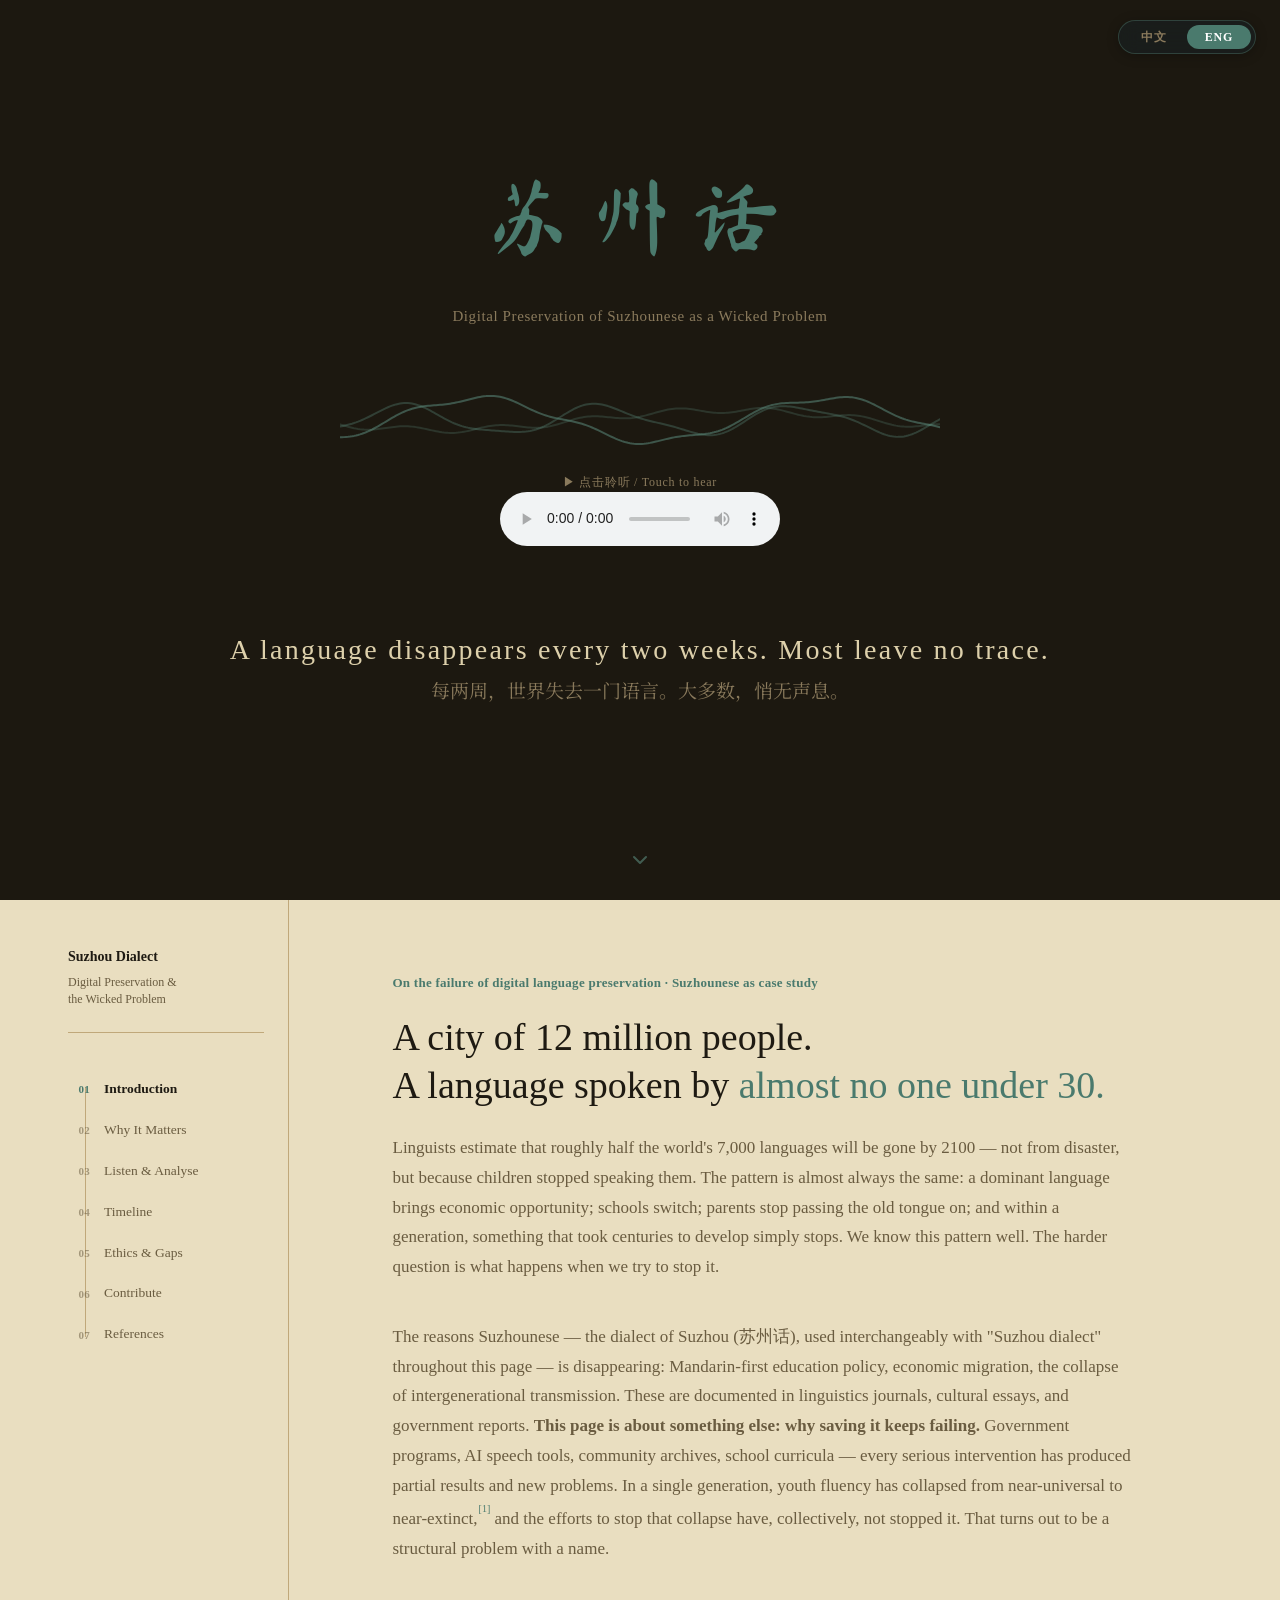
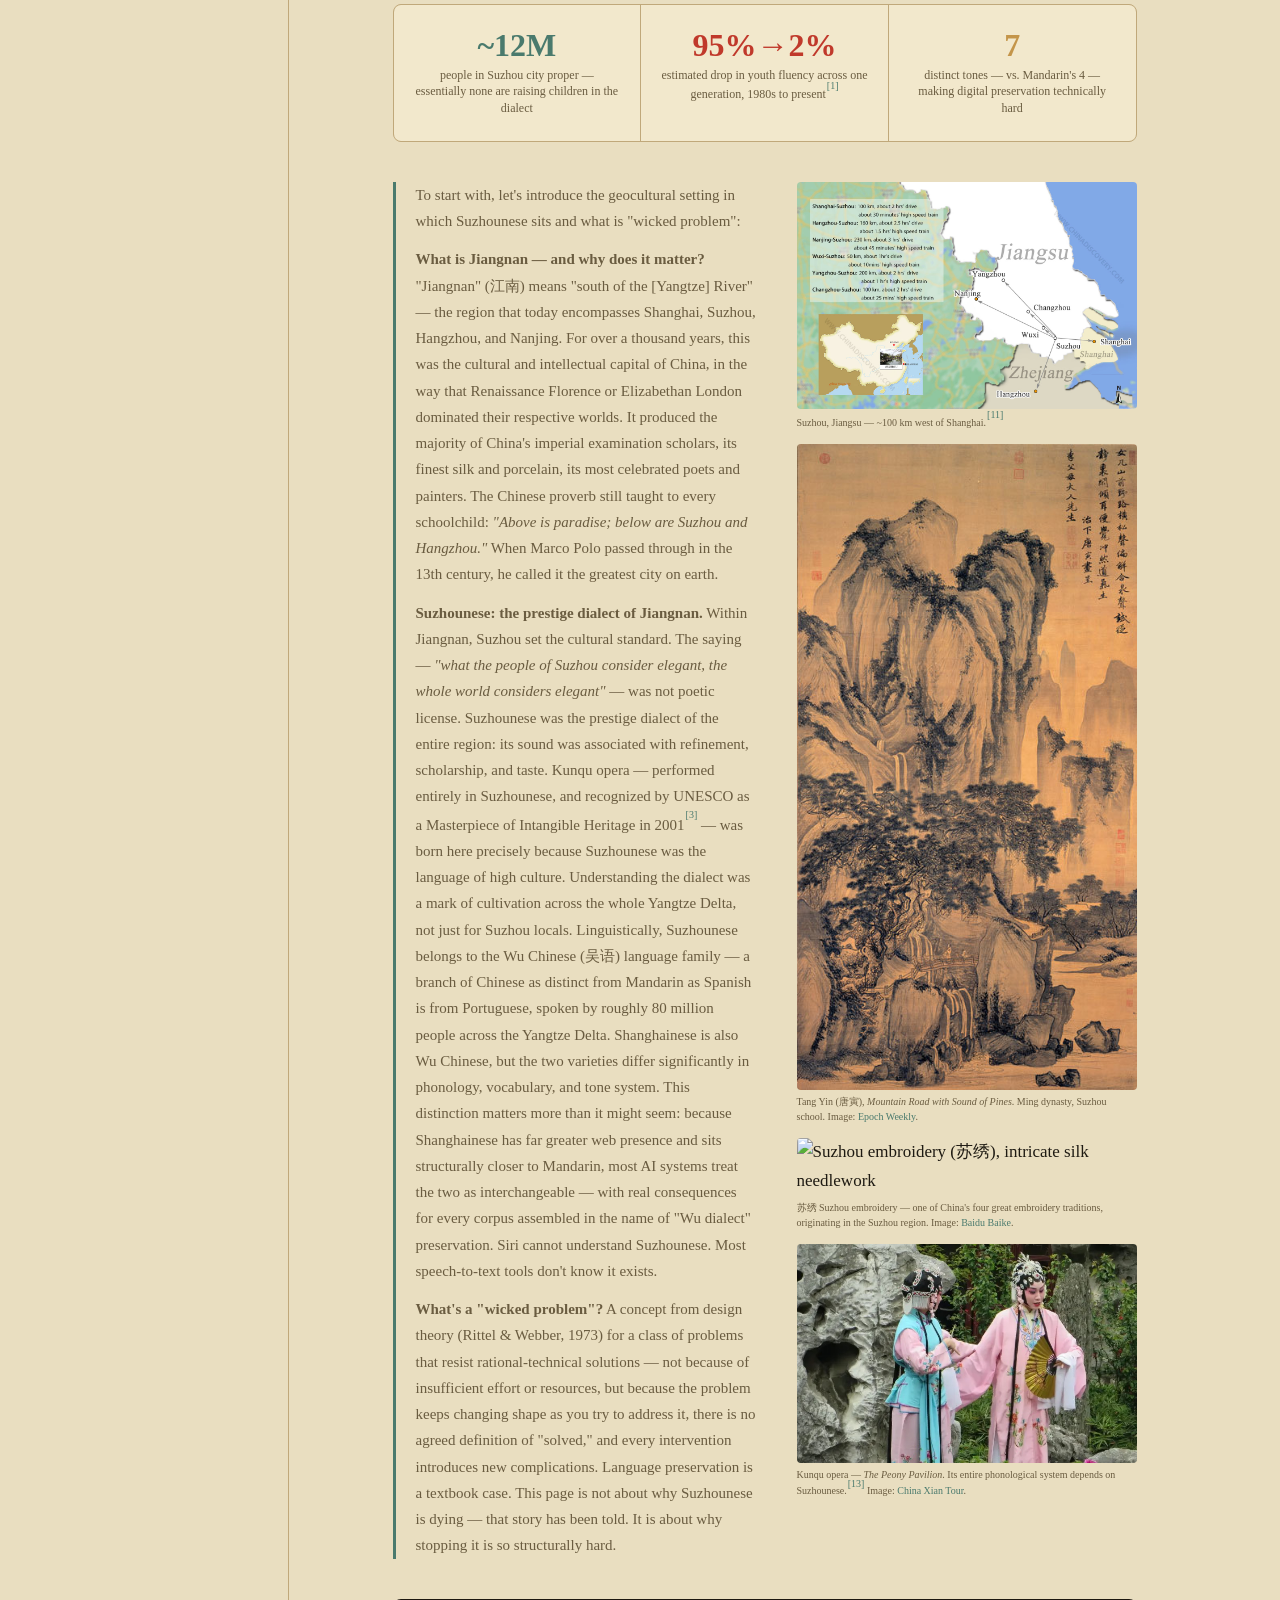
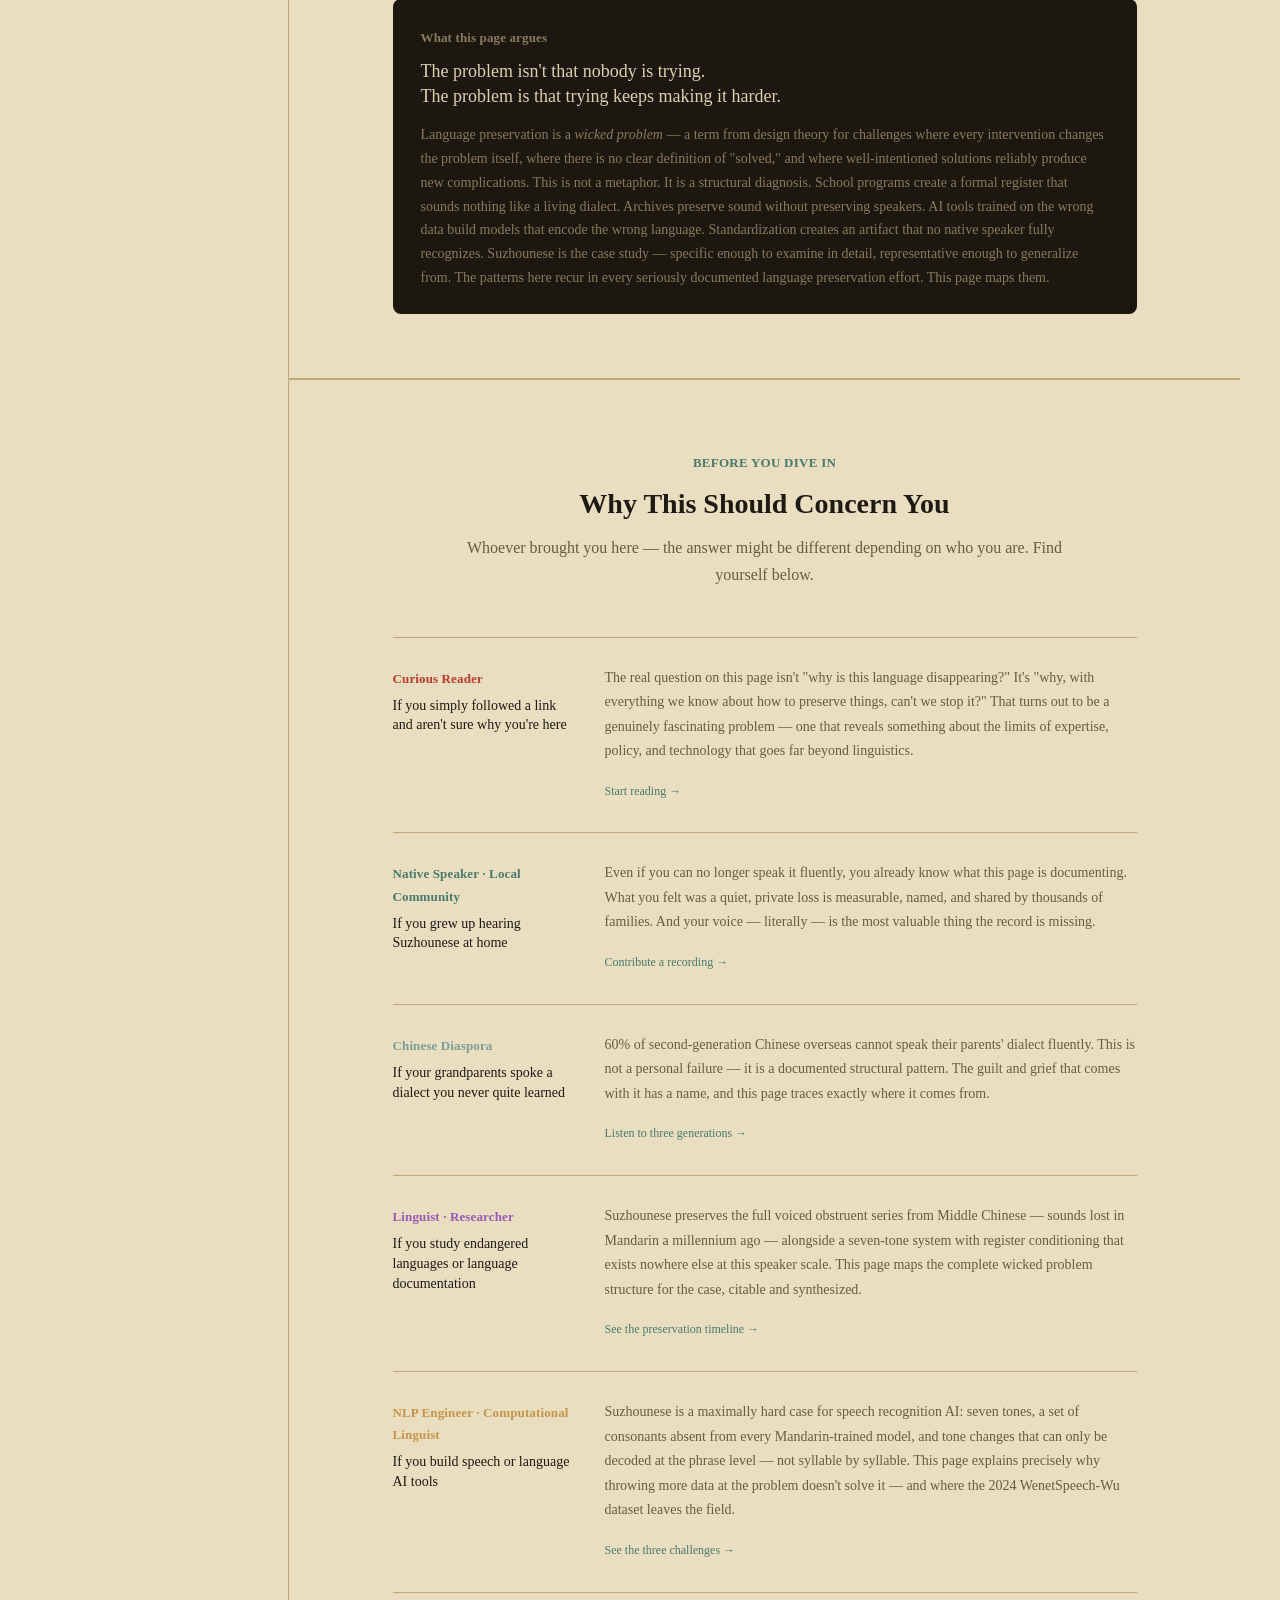
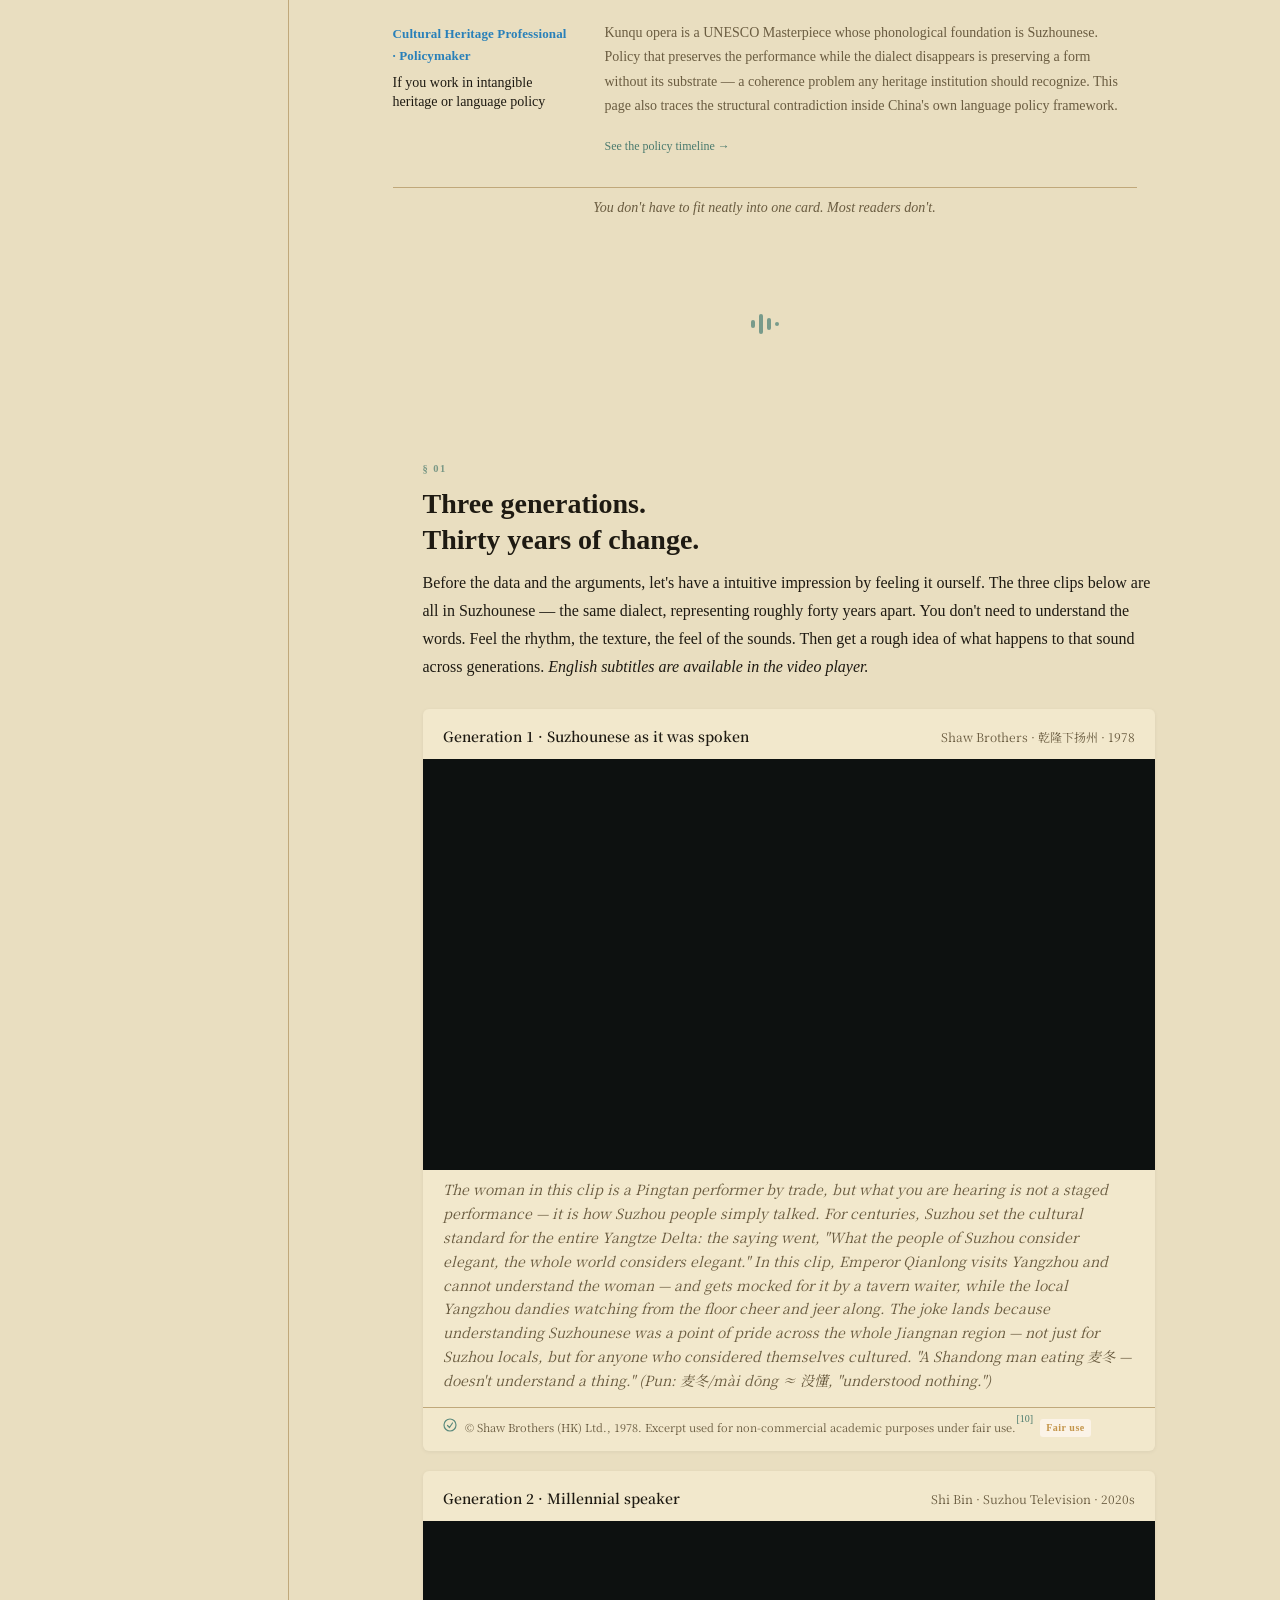
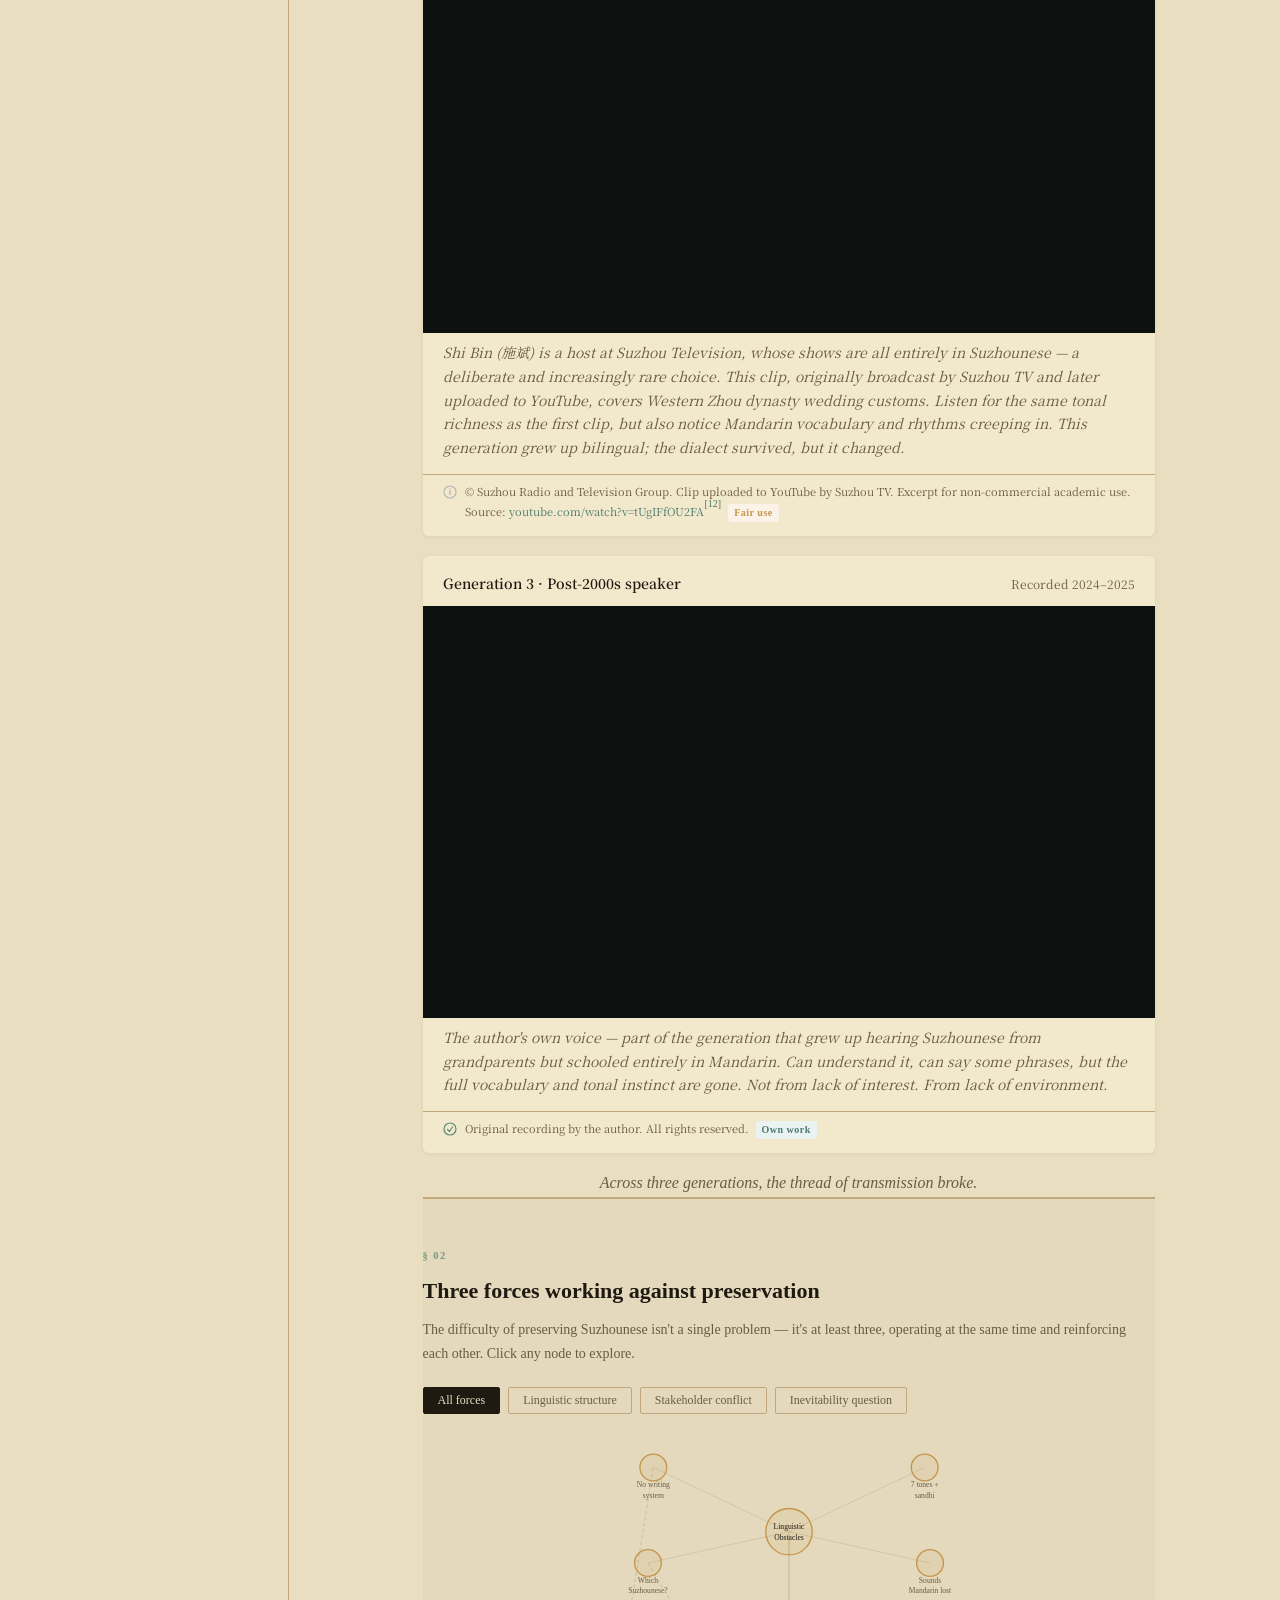
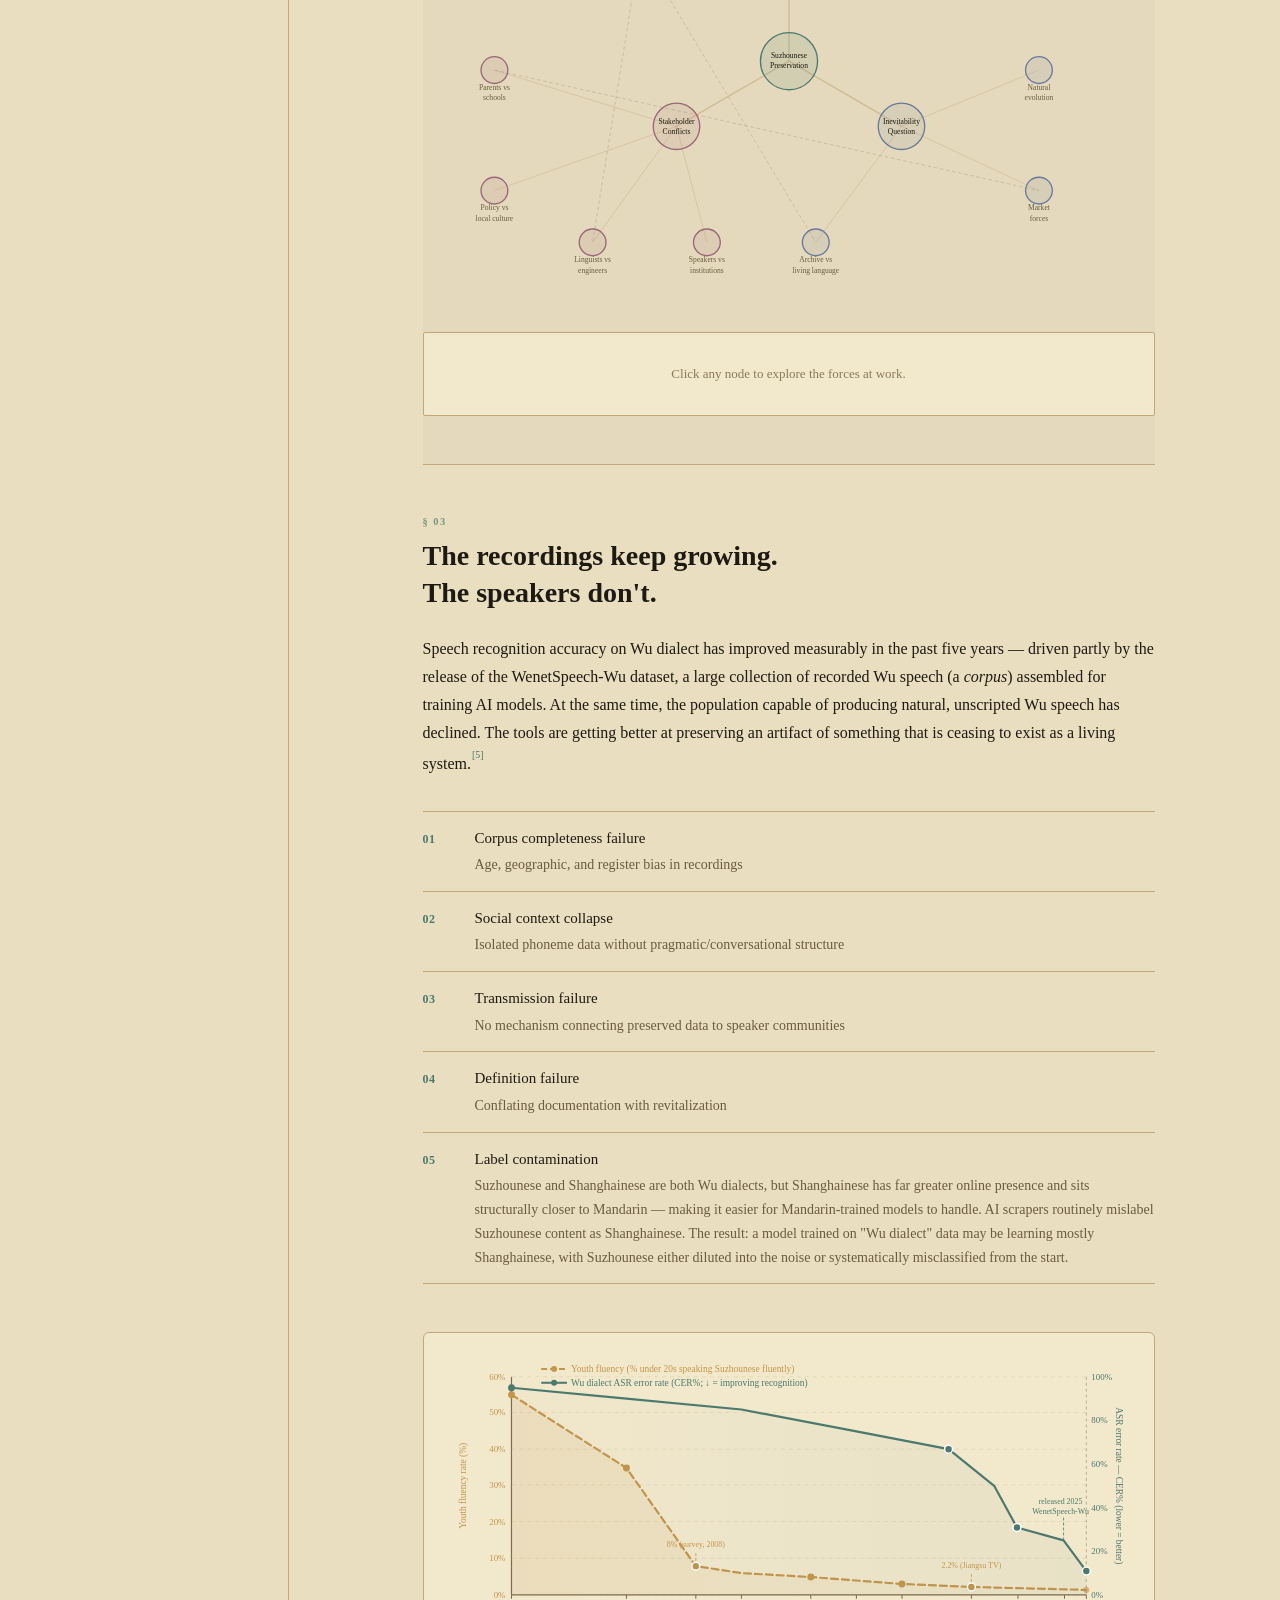
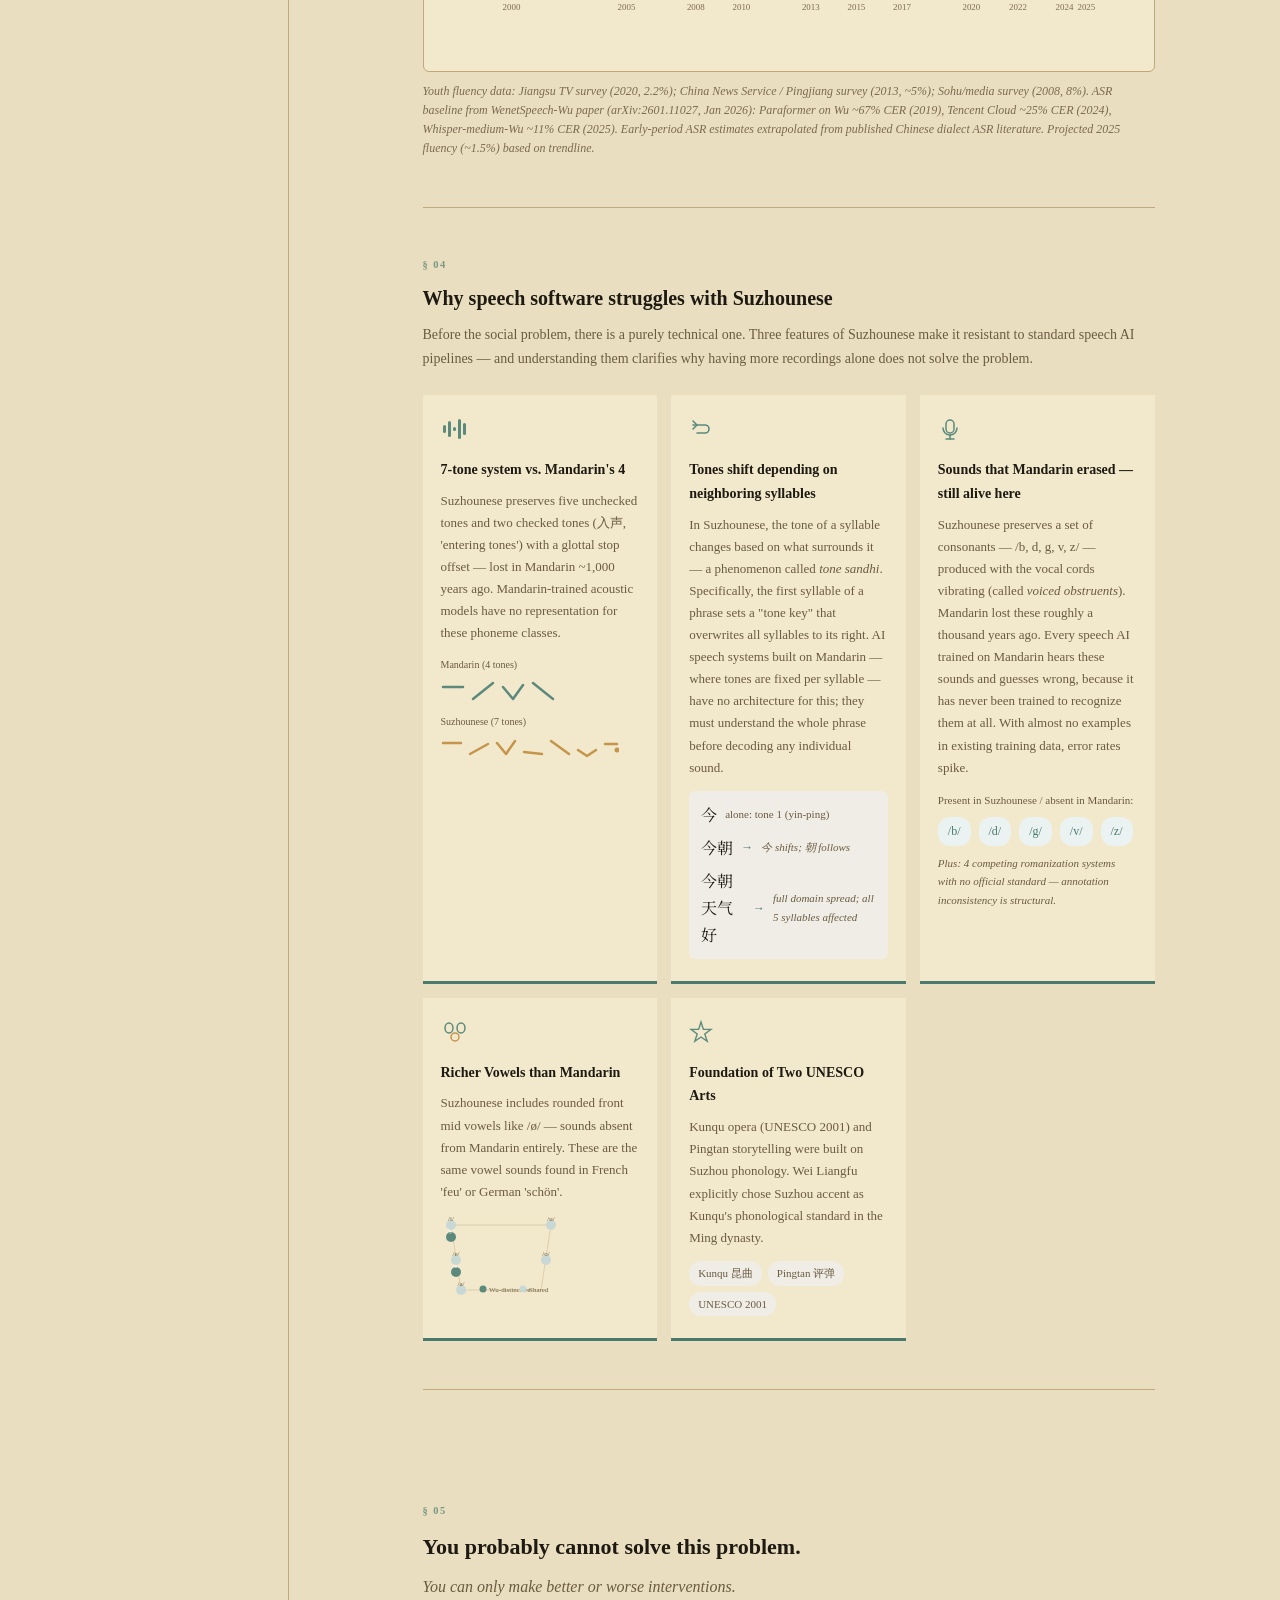
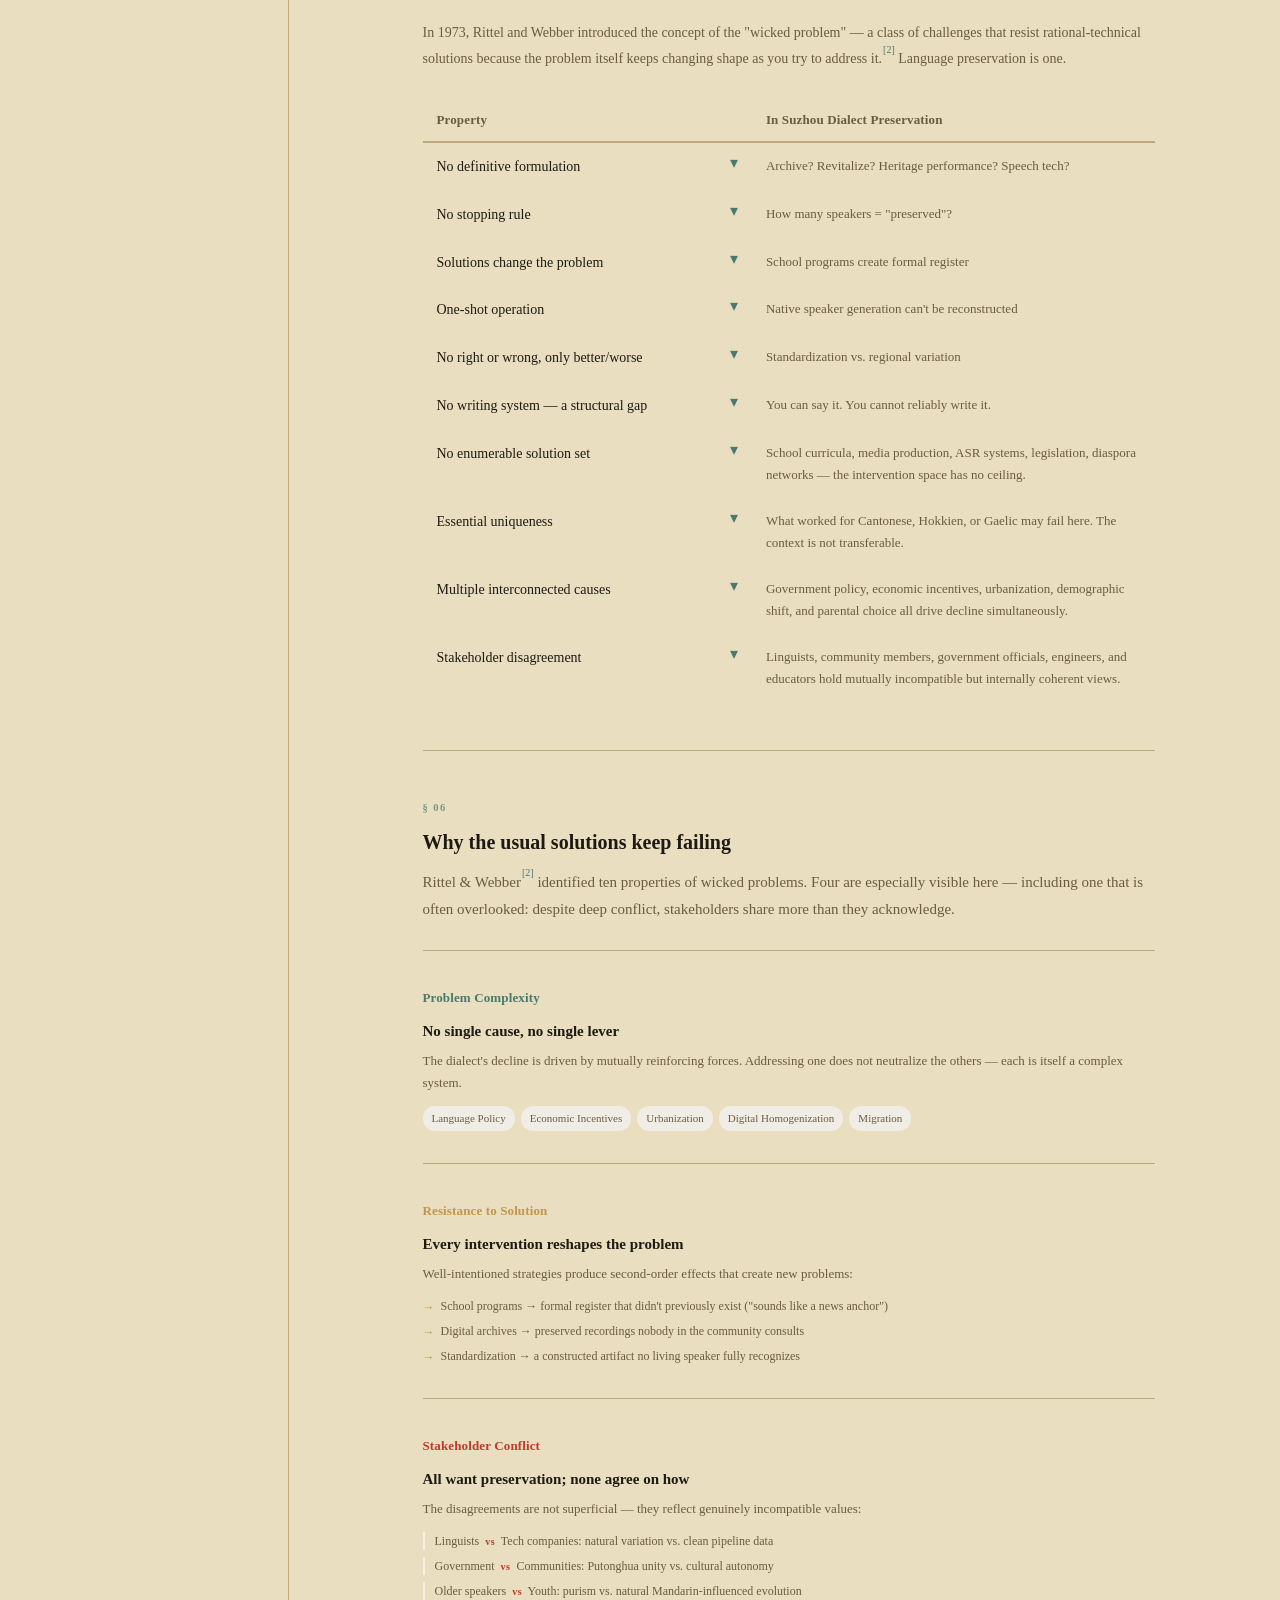
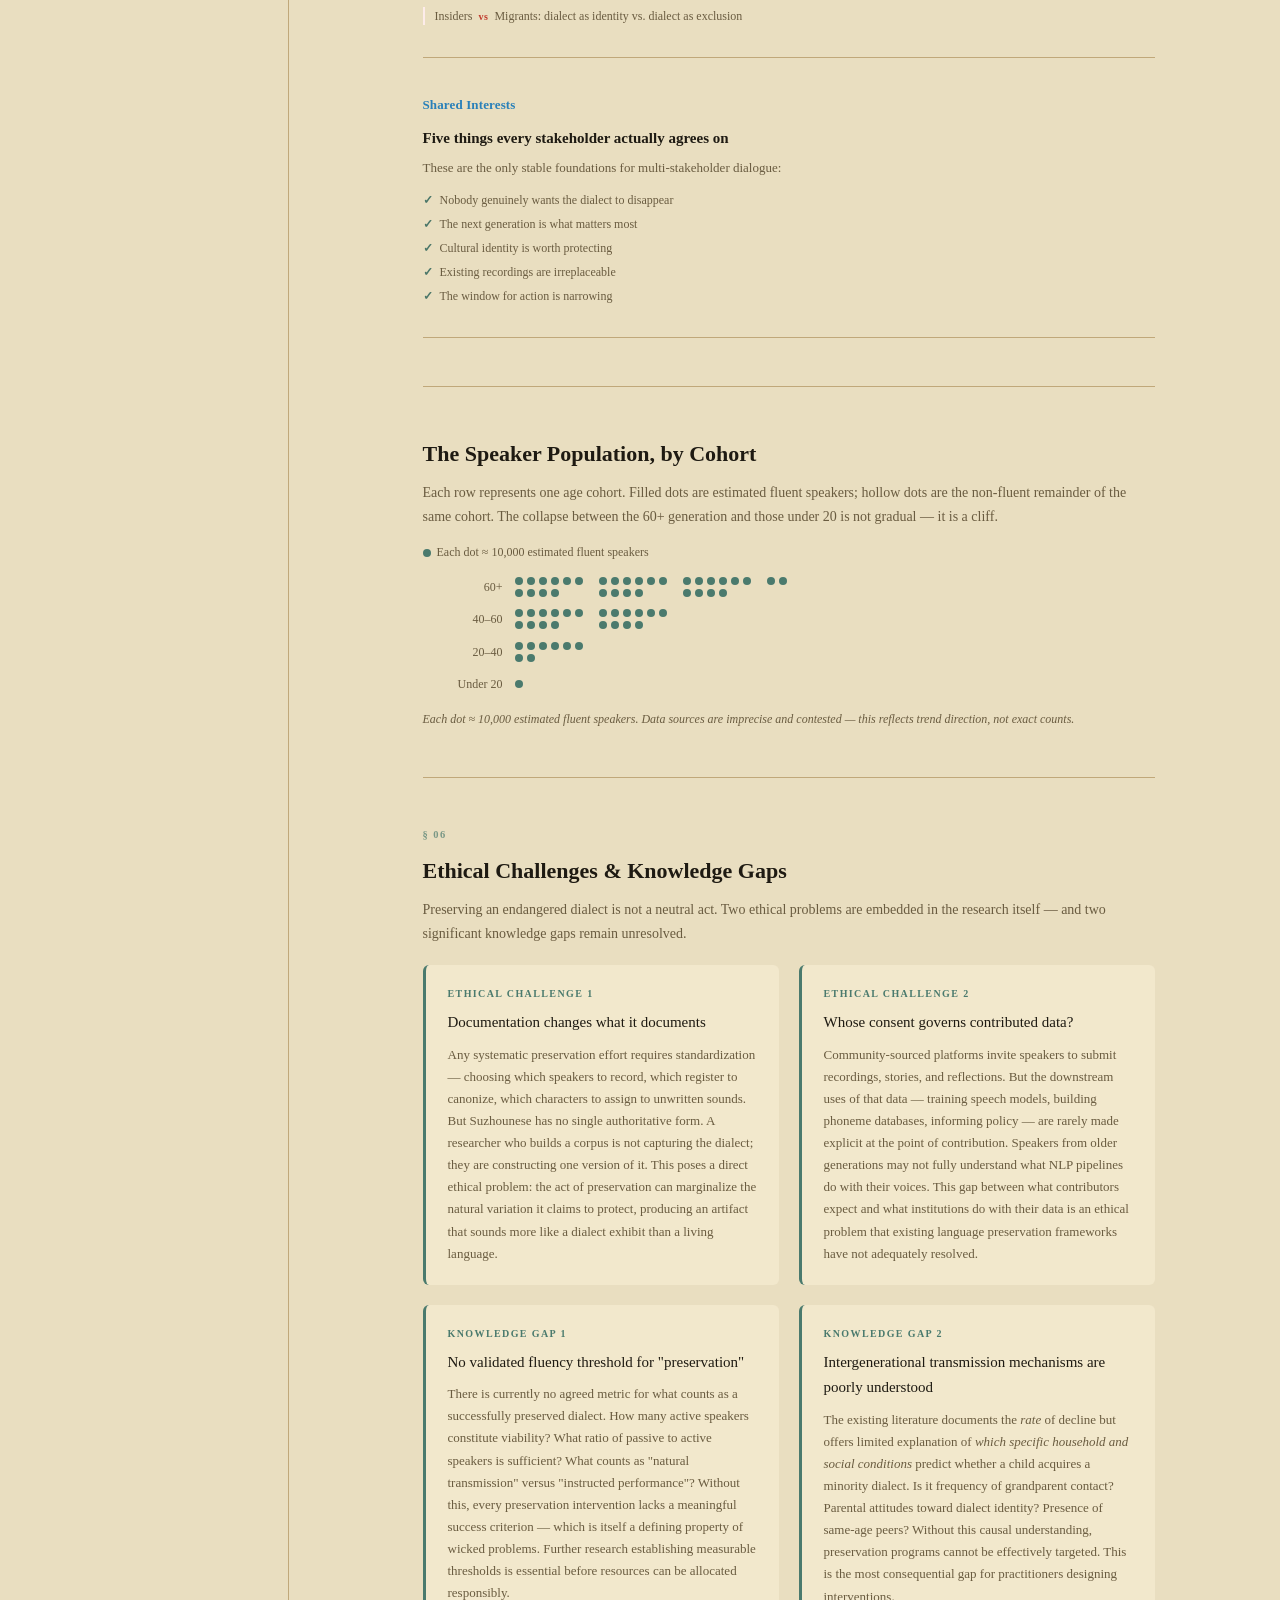
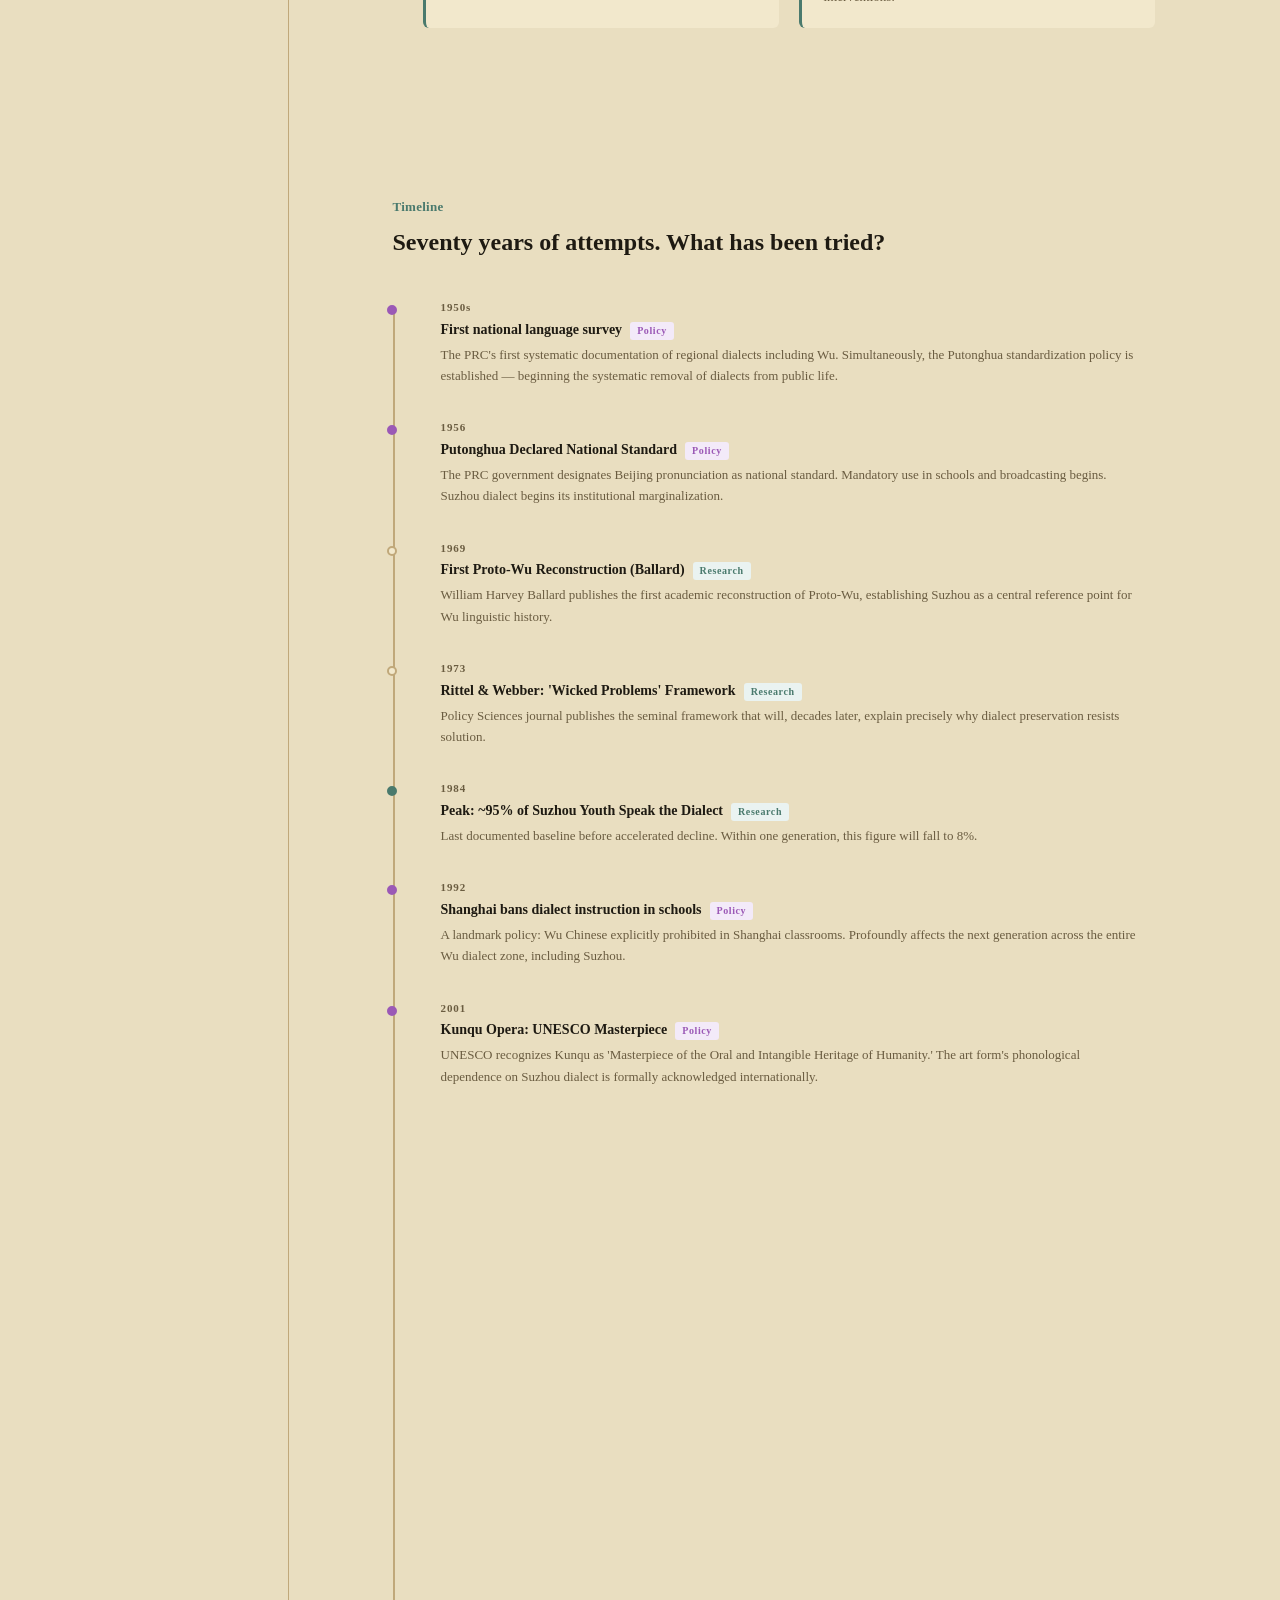
==== commit 1dbeb1d4: "Replace local video tags with Google Drive iframe embeds Co-Authored-By: Claude Sonnet 4.6 <noreply@" ====
--- a/index.html
+++ b/index.html
@@ -1820,6 +1820,8 @@
     .tl-badge.tech      { background: #FBF3E7; color: var(--amber); }
     .tl-badge.community { background: #EAF2FB; color: #2980B9; }
     .tl-badge.research  { background: #EAF3F1; color: var(--accent); }
+    .tl-badge.danger    { background: #FDECEA; color: #C0392B; }
+    .tl-item.danger::before { border-color: #C0392B; background: #C0392B; }
 
     /* Language-aware timeline */
     body.show-zh .timeline-lang-en { display: none; }
@@ -3191,6 +3193,654 @@
       margin: 0 0 8px;
       line-height: 1.3;
     }
+    /* ============================================================
+       NEW CSS CUSTOM PROPERTIES
+    ============================================================ */
+    :root {
+      --danger:  #C0392B;
+      --purple:  #9B59B6;
+      --blue:    #2980B9;
+      --green:   #27AE60;
+    }
+
+    /* ============================================================
+       SECTION A: DEMOGRAPHIC VISUALIZATION (#demographic-viz)
+    ============================================================ */
+    #demographic-viz {
+      padding: 72px 0 64px;
+      background: var(--bg);
+      border-top: 1px solid var(--divider);
+    }
+
+    .demographic-inner {
+      max-width: 900px;
+      margin: 0 auto;
+      padding: 0 40px;
+    }
+
+    @media (max-width: 600px) {
+      .demographic-inner { padding: 0 20px; }
+    }
+
+    /* Section header band */
+    .section-header-band {
+      margin-bottom: 48px;
+    }
+
+    /* Decline chart */
+    .decline-chart-wrap {
+      max-width: 600px;
+      margin: 0 auto 40px;
+    }
+
+    .decline-chart {
+      position: relative;
+      display: flex;
+      align-items: flex-end;
+      gap: 32px;
+      justify-content: center;
+      height: 220px;
+      padding-bottom: 40px;
+      border-bottom: 2px solid var(--divider);
+    }
+
+    .decline-bar-group {
+      display: flex;
+      flex-direction: column;
+      align-items: center;
+      gap: 6px;
+      position: relative;
+    }
+
+    .decline-bar-pct {
+      font-family: var(--font-en);
+      font-size: 13px;
+      font-weight: 700;
+      color: var(--text-primary);
+    }
+
+    .decline-bar {
+      width: 72px;
+      border-radius: 3px 3px 0 0;
+      transition: opacity 0.2s;
+    }
+
+    .decline-bar:hover { opacity: 0.82; }
+
+    .decline-bar-year {
+      position: absolute;
+      bottom: -28px;
+      font-family: var(--font-en);
+      font-size: 12px;
+      font-weight: 600;
+      color: var(--text-secondary);
+      letter-spacing: 0.04em;
+    }
+
+    /* Annotation arrow between bars */
+    .decline-annotation {
+      position: absolute;
+      bottom: 50px;
+      font-family: var(--font-en);
+      font-size: 11px;
+      color: var(--text-secondary);
+      font-style: italic;
+      text-align: center;
+      white-space: nowrap;
+    }
+
+    .decline-chart-caption {
+      margin-top: 40px;
+      text-align: center;
+    }
+
+    /* Accessible table for screen readers */
+    .decline-table-details {
+      margin-top: 12px;
+    }
+
+    .decline-table-details summary {
+      font-family: var(--font-en);
+      font-size: 12px;
+      color: var(--accent);
+      cursor: pointer;
+      margin-bottom: 10px;
+    }
+
+    .decline-sr-table {
+      width: 100%;
+      border-collapse: collapse;
+      font-family: var(--font-en);
+      font-size: 13px;
+    }
+
+    .decline-sr-table th, .decline-sr-table td {
+      padding: 8px 12px;
+      border: 1px solid var(--divider);
+      text-align: left;
+    }
+
+    .decline-sr-table th {
+      background: var(--white);
+      font-weight: 600;
+      color: var(--text-secondary);
+    }
+
+    /* Heatmap */
+    .domain-heatmap {
+      margin: 40px 0;
+    }
+
+    .heatmap-grid {
+      display: grid;
+      grid-template-columns: 120px repeat(6, 1fr);
+      gap: 4px;
+      overflow-x: auto;
+    }
+
+    @media (max-width: 600px) {
+      .heatmap-grid { min-width: 520px; }
+      .domain-heatmap { overflow-x: auto; }
+    }
+
+    .heatmap-corner { /* empty top-left */ }
+
+    .heatmap-col-label {
+      font-family: var(--font-en);
+      font-size: 11px;
+      font-weight: 600;
+      color: var(--text-secondary);
+      text-align: center;
+      padding: 4px 2px 8px;
+      letter-spacing: 0.03em;
+    }
+
+    .heatmap-col-label.zh-label {
+      font-family: var(--font-zh);
+      font-size: 12px;
+    }
+
+    .heatmap-row-label {
+      font-family: var(--font-en);
+      font-size: 12px;
+      color: var(--text-secondary);
+      display: flex;
+      align-items: center;
+      padding-right: 8px;
+    }
+
+    .heatmap-row-label.zh-label {
+      font-family: var(--font-zh);
+      font-size: 13px;
+    }
+
+    .heatmap-cell {
+      height: 44px;
+      border-radius: 4px;
+      transition: opacity 0.15s;
+    }
+
+    .heatmap-cell:hover { opacity: 0.80; }
+
+    .heatmap-cell[data-level="4"] { background: var(--accent); }
+    .heatmap-cell[data-level="3"] { background: var(--accent-light); }
+    .heatmap-cell[data-level="2"] { background: #B8CEC8; }
+    .heatmap-cell[data-level="1"] { background: #D8E4E2; }
+    .heatmap-cell[data-level="0"] { background: #EDEAE4; border: 1px solid var(--divider); }
+
+    .heatmap-legend {
+      display: flex;
+      gap: 16px;
+      align-items: center;
+      margin-top: 12px;
+      flex-wrap: wrap;
+    }
+
+    .heatmap-legend-label {
+      font-family: var(--font-en);
+      font-size: 11px;
+      color: var(--text-secondary);
+      display: flex;
+      align-items: center;
+      gap: 6px;
+    }
+
+    .heatmap-legend-swatch {
+      width: 14px;
+      height: 14px;
+      border-radius: 2px;
+      flex-shrink: 0;
+    }
+
+    /* Stat callout */
+    .stat-callout {
+      border-left: 4px solid var(--amber);
+      padding: 16px 20px;
+      max-width: 560px;
+      margin: 32px auto 0;
+      background: var(--white);
+      border-radius: 0 6px 6px 0;
+    }
+
+    .stat-callout p {
+      font-family: var(--font-en);
+      font-size: 14px;
+      font-style: italic;
+      color: var(--text-secondary);
+      line-height: 1.75;
+      margin: 0;
+    }
+
+    .stat-callout p.zh {
+      font-family: var(--font-zh);
+      font-style: normal;
+      line-height: 1.9;
+    }
+
+    /* ============================================================
+       SECTION B: TECHNOLOGY LANDSCAPE
+    ============================================================ */
+    .tech-landscape-section {
+      margin-top: 0;
+    }
+
+    .tech-grid {
+      margin-top: 20px;
+      border: 1px solid var(--divider);
+      border-radius: 6px;
+      overflow: hidden;
+    }
+
+    .tech-grid-header {
+      display: grid;
+      grid-template-columns: 160px repeat(3, 1fr);
+      background: var(--white);
+      border-bottom: 2px solid var(--divider);
+    }
+
+    .tech-col-label {
+      font-family: var(--font-en);
+      font-size: 12px;
+      font-weight: 700;
+      color: var(--text-secondary);
+      letter-spacing: 0.04em;
+      padding: 12px 14px;
+      text-align: center;
+    }
+
+    .tech-grid-row {
+      display: grid;
+      grid-template-columns: 160px repeat(3, 1fr);
+      border-bottom: 1px solid var(--divider);
+    }
+
+    .tech-grid-row:last-child { border-bottom: none; }
+
+    .tech-row-label {
+      font-family: var(--font-en);
+      font-size: 13px;
+      font-weight: 600;
+      color: var(--text-primary);
+      padding: 14px;
+      display: flex;
+      align-items: center;
+      background: rgba(0,0,0,0.015);
+      border-right: 1px solid var(--divider);
+    }
+
+    .tech-cell {
+      padding: 12px 14px;
+      display: flex;
+      flex-direction: column;
+      gap: 4px;
+      border-right: 1px solid var(--divider);
+    }
+
+    .tech-cell:last-child { border-right: none; }
+
+    .tech-status-label {
+      font-family: var(--font-en);
+      font-size: 11px;
+      font-weight: 700;
+      letter-spacing: 0.05em;
+    }
+
+    .tech-status-note {
+      font-family: var(--font-en);
+      font-size: 11px;
+      color: var(--text-secondary);
+      line-height: 1.5;
+    }
+
+    .status-mature  { background: #EAF3F1; }
+    .status-mature  .tech-status-label { color: var(--accent); }
+    .status-partial { background: #FBF3E7; }
+    .status-partial .tech-status-label { color: var(--amber); }
+    .status-minimal { background: #FDECEA; }
+    .status-minimal .tech-status-label { color: #C0392B; }
+    .status-absent  { background: #F5F5F5; }
+    .status-absent  .tech-status-label { color: #999; }
+
+    @media (max-width: 600px) {
+      .tech-grid-header,
+      .tech-grid-row { grid-template-columns: 100px repeat(3, 1fr); }
+      .tech-col-label, .tech-cell, .tech-row-label { padding: 10px 8px; }
+      .tech-status-note { display: none; }
+    }
+
+    /* Paradox callout */
+    .paradox-callout {
+      display: flex;
+      gap: 16px;
+      align-items: flex-start;
+      background: #FDECEA;
+      border: 1px solid #EFC8C4;
+      border-radius: 8px;
+      padding: 20px 24px;
+      margin-top: 24px;
+    }
+
+    .paradox-icon {
+      font-size: 24px;
+      color: #C0392B;
+      flex-shrink: 0;
+      padding-top: 2px;
+    }
+
+    .paradox-title {
+      font-family: var(--font-en);
+      font-size: 15px;
+      font-weight: 600;
+      color: #C0392B;
+      margin-bottom: 6px;
+    }
+
+    .paradox-title.zh {
+      font-family: var(--font-zh);
+    }
+
+    .paradox-body {
+      font-size: 14px;
+      color: var(--text-secondary);
+      line-height: 1.7;
+      margin: 0;
+    }
+
+    .paradox-body.zh {
+      font-family: var(--font-zh);
+      line-height: 1.9;
+    }
+
+    /* ============================================================
+       SECTION C: COMPARATIVE CASES (#cases)
+    ============================================================ */
+    #cases {
+      padding: 72px 0 64px;
+      background: var(--white);
+      border-top: 1px solid var(--divider);
+    }
+
+    .cases-inner {
+      max-width: 1100px;
+      margin: 0 auto;
+      padding: 0 40px;
+    }
+
+    @media (max-width: 900px) {
+      .cases-inner { padding: 0 20px; }
+    }
+
+    .case-comparison-grid {
+      display: grid;
+      grid-template-columns: repeat(3, 1fr);
+      gap: 24px;
+      margin-top: 40px;
+    }
+
+    @media (max-width: 900px) {
+      .case-comparison-grid { grid-template-columns: 1fr; }
+    }
+
+    .case-card {
+      border-radius: 10px;
+      overflow: hidden;
+      box-shadow: 0 2px 8px rgba(0,0,0,0.07);
+      border: 1px solid var(--divider);
+    }
+
+    .case-card-header {
+      padding: 20px 20px 14px;
+    }
+
+    .case-card-title {
+      font-family: var(--font-en);
+      font-size: 18px;
+      font-weight: 600;
+      color: var(--text-primary);
+      margin-bottom: 4px;
+    }
+
+    .case-card-title-zh {
+      font-family: var(--font-zh);
+      font-size: 18px;
+      font-weight: 500;
+      color: var(--text-primary);
+      margin-bottom: 4px;
+    }
+
+    .case-status-badge {
+      display: inline-block;
+      font-size: 11px;
+      font-weight: 700;
+      letter-spacing: 0.04em;
+      padding: 3px 10px;
+      border-radius: 12px;
+      margin-top: 4px;
+    }
+
+    .case-card-body {
+      padding: 0 20px 20px;
+    }
+
+    .case-list {
+      list-style: none;
+      margin: 0 0 12px;
+      padding: 0;
+    }
+
+    .case-advantage,
+    .case-disadvantage {
+      font-size: 13px;
+      color: var(--text-secondary);
+      line-height: 1.65;
+      padding: 3px 0;
+    }
+
+    .case-advantage::before  { content: "✓ "; color: var(--accent);  font-weight: 700; }
+    .case-disadvantage::before { content: "✗ "; color: #C0392B; font-weight: 700; }
+
+    .case-lesson {
+      font-size: 14px;
+      font-style: italic;
+      color: var(--text-primary);
+      border-left: 3px solid var(--accent);
+      padding-left: 12px;
+      margin: 14px 0;
+      line-height: 1.7;
+    }
+
+    .case-lesson.zh {
+      font-family: var(--font-zh);
+      font-style: normal;
+      line-height: 1.85;
+    }
+
+    .case-transfer {
+      font-size: 12px;
+      color: var(--text-secondary);
+      margin-top: 10px;
+      background: var(--bg);
+      border-radius: 4px;
+      padding: 8px 12px;
+      line-height: 1.6;
+    }
+
+    .case-transfer strong {
+      color: var(--text-primary);
+      font-weight: 600;
+    }
+
+    .case-section-label {
+      font-family: var(--font-en);
+      font-size: 11px;
+      font-weight: 700;
+      letter-spacing: 0.06em;
+      text-transform: uppercase;
+      color: var(--text-secondary);
+      margin: 12px 0 6px;
+    }
+
+    /* ============================================================
+       SECTION D: SOLUTIONS MATRIX (#solutions-matrix)
+    ============================================================ */
+    #solutions-matrix {
+      padding: 72px 0 64px;
+      background: #EDEAE4;
+    }
+
+    .solutions-inner {
+      max-width: 1100px;
+      margin: 0 auto;
+      padding: 0 40px;
+    }
+
+    @media (max-width: 900px) {
+      .solutions-inner { padding: 0 20px; }
+    }
+
+    .solutions-table-wrapper {
+      overflow-x: auto;
+      margin-top: 32px;
+    }
+
+    .solutions-matrix-table {
+      width: 100%;
+      border-collapse: collapse;
+      font-size: 14px;
+    }
+
+    .solutions-matrix-table caption {
+      font-family: var(--font-en);
+      font-size: 12px;
+      color: var(--text-secondary);
+      text-align: left;
+      margin-bottom: 8px;
+      caption-side: top;
+      padding-bottom: 8px;
+    }
+
+    .solutions-matrix-table thead th {
+      font-size: 11px;
+      font-weight: 700;
+      text-transform: uppercase;
+      letter-spacing: 0.08em;
+      color: var(--text-secondary);
+      padding: 10px 14px;
+      border-bottom: 2px solid var(--divider);
+      text-align: left;
+      white-space: nowrap;
+      background: rgba(255,255,255,0.6);
+    }
+
+    .solutions-matrix-table tbody tr {
+      border-bottom: 1px solid var(--divider);
+    }
+
+    .solutions-matrix-table tbody tr:last-child { border-bottom: none; }
+
+    .solutions-matrix-table tbody td {
+      padding: 14px;
+      vertical-align: top;
+      line-height: 1.6;
+    }
+
+    .solutions-matrix-table tbody td:nth-child(1),
+    .solutions-matrix-table tbody td:nth-child(4) {
+      font-weight: 600;
+      color: var(--text-primary);
+    }
+
+    .solutions-matrix-table tbody td:nth-child(3),
+    .solutions-matrix-table tbody td:nth-child(6) {
+      color: #C0392B;
+      font-style: italic;
+    }
+
+    .solutions-matrix-table tbody tr:nth-child(odd)  { background: rgba(255,255,255,0.5); }
+    .solutions-matrix-table tbody tr:nth-child(even) { background: rgba(255,255,255,0.2); }
+
+    /* Language-aware column switching */
+    body.show-en .solutions-matrix-table th:nth-child(4),
+    body.show-en .solutions-matrix-table th:nth-child(5),
+    body.show-en .solutions-matrix-table th:nth-child(6),
+    body.show-en .solutions-matrix-table td:nth-child(4),
+    body.show-en .solutions-matrix-table td:nth-child(5),
+    body.show-en .solutions-matrix-table td:nth-child(6) { display: none; }
+
+    body.show-zh .solutions-matrix-table th:nth-child(1),
+    body.show-zh .solutions-matrix-table th:nth-child(2),
+    body.show-zh .solutions-matrix-table th:nth-child(3),
+    body.show-zh .solutions-matrix-table td:nth-child(1),
+    body.show-zh .solutions-matrix-table td:nth-child(2),
+    body.show-zh .solutions-matrix-table td:nth-child(3) { display: none; }
+
+    /* ============================================================
+       SECTION E: CLOSING SOURCES TOGGLE
+    ============================================================ */
+    .closing-sources {
+      margin-top: 24px;
+    }
+
+    .sources-toggle {
+      background: none;
+      border: 1px solid #2C3330;
+      color: var(--muted-label);
+      padding: 6px 16px;
+      border-radius: 20px;
+      cursor: pointer;
+      font-size: 12px;
+      font-family: var(--font-en);
+      margin: 0 auto;
+      display: block;
+      transition: border-color 0.2s, color 0.2s;
+    }
+
+    .sources-toggle:hover { border-color: var(--accent); color: var(--accent-light); }
+
+    .sources-list {
+      display: none;
+      margin-top: 20px;
+      column-count: 2;
+      column-gap: 32px;
+    }
+
+    .sources-list.visible { display: block; }
+
+    .sources-list a {
+      font-size: 12px;
+      color: var(--muted-label);
+      display: block;
+      margin-bottom: 10px;
+      line-height: 1.5;
+      break-inside: avoid;
+      text-decoration: none;
+      border-bottom: 1px solid transparent;
+    }
+
+    .sources-list a:hover { color: var(--accent-light); border-color: var(--accent-light); }
+
+    @media (max-width: 600px) { .sources-list { column-count: 1; } }
+
     .wmap-dbody {
       font-family: var(--font-en);
       font-size: 13.5px;
@@ -3623,11 +4273,10 @@
             <span class="gen-card-year">邵氏电影《乾隆下扬州》· 1978</span>
           </div>
           <div class="gen-card-video-wrapper">
-            <video controls preload="metadata"
+            <iframe src="https://drive.google.com/file/d/1nwfJngmBNOWhxlP43dlw__BVSbozUvMo/preview"
+              allow="autoplay" frameborder="0"
               aria-label="邵氏《乾隆下扬州》— 旧时代苏州话日常口语示范">
-              <source src="videos/Pingtan.mp4" type="video/mp4">
-              <p style="padding:20px;color:#fff;font-size:13px;">您的浏览器不支持此视频格式。请使用 Safari 或更新版本的 Chrome 播放。</p>
-            </video>
+            </iframe>
           </div>
           <p class="gen-card-desc">「片中女子虽是评弹出身，但这段展示的是旧时代苏州人的日常口语——字字入声，韵味天然。这不只是语言，也是一段文化地位的记忆。明清时期，"苏人以为雅者，则天下雅之"。嘲笑乾隆听不懂苏州话的，是扬州酒馆里的一个小二；台子底下跟着起哄叫好的，是一群扬州本地的纨绔子弟。江南一带，能听懂苏州话，是身份，是品位，是荣耀。」</p>
           <div class="gen-card-attribution">
@@ -3649,11 +4298,10 @@
             <span class="gen-card-year">施斌 · 西周婚礼风俗 · 苏州电视台</span>
           </div>
           <div class="gen-card-video-wrapper">
-            <video controls preload="metadata"
+            <iframe src="https://drive.google.com/file/d/1ijqq7QPk-4JfNYy44ptFIBChHdrt_FS1/preview"
+              allow="autoplay" frameborder="0"
               aria-label="施斌 — 苏州电视台节目《聊斋婚服》苏州话解说片段">
-              <source src="videos/shibin.mp4" type="video/mp4">
-              <p style="padding:20px;color:#fff;font-size:13px;">您的浏览器不支持此视频格式。请使用 Safari 或更新版本的 Chrome 播放。</p>
-            </video>
+            </iframe>
           </div>
           <p class="gen-card-desc">「苏州电视台主持人施斌以苏州话讲述西周婚礼风俗。苏州话还在——但普通话词汇与节奏已悄然渗入。这一代是方言与普通话共存的过渡层。」</p>
           <div class="gen-card-attribution">
@@ -3676,11 +4324,10 @@
             <span class="gen-card-year">2024–2025年录制</span>
           </div>
           <div class="gen-card-video-wrapper">
-            <video controls preload="metadata"
+            <iframe src="https://drive.google.com/file/d/1VEWOepHofuIpidr1aB8-9KsHN-I8tV59/preview"
+              allow="autoplay" frameborder="0"
               aria-label="零零后苏州话示范 — 作者自录">
-              <source src="videos/genz.mp4" type="video/mp4">
-              <p style="padding:20px;color:#fff;font-size:13px;">您的浏览器不支持此视频格式。</p>
-            </video>
+            </iframe>
           </div>
           <p class="gen-card-desc">「能听懂，也能说出几句，但语调和词汇量已大幅萎缩。这不是懒惰，是一整个语言环境的消失——学校、媒体、同龄人，全是普通话。」</p>
           <div class="gen-card-attribution">
@@ -3795,6 +4442,57 @@
           <p style="font-size:11px;color:var(--text-secondary);font-family:var(--font-zh);margin-top:8px;font-style:italic;">这些音素在普通话训练语料中几乎不存在，导致模型系统性地识别错误。</p>
         </div>
 
+        <!-- 第四张卡：元音系统 -->
+        <div class="feature-card">
+          <div class="feature-icon" aria-hidden="true">
+            <svg width="28" height="24" viewBox="0 0 28 24" fill="none" xmlns="http://www.w3.org/2000/svg">
+              <ellipse cx="8" cy="8" rx="4" ry="5" stroke="#5B8A7D" stroke-width="1.5" fill="none"/>
+              <ellipse cx="20" cy="8" rx="4" ry="5" stroke="#5B8A7D" stroke-width="1.5" fill="none"/>
+              <ellipse cx="14" cy="17" rx="4" ry="4" stroke="#C4954A" stroke-width="1.5" fill="none"/>
+            </svg>
+          </div>
+          <p class="feature-title-zh">比普通话更丰富的元音系统</p>
+          <p class="feature-body-zh">苏州话包含普通话中完全没有的圆唇前中元音，如/ø/，与法语"feu"中的发音相似，展现了吴语保留古汉语特征的独特性。</p>
+          <svg viewBox="0 0 120 80" width="120" height="80" aria-label="国际音标元音图：青色圆点为吴语特有元音 /y/ 与 /ø/，灰色为普通话共有元音" role="img" style="margin-top:10px;display:block;">
+            <title>简化国际音标元音梯形图。青色圆点为苏州话特有元音，灰色为与普通话共有元音。</title>
+            <polygon points="10,10 110,10 100,75 20,75" fill="none" stroke="#C0A87A" stroke-width="0.8" opacity="0.5"/>
+            <circle cx="10"  cy="10"  r="5" fill="#C8D8D5"/>
+            <text x="10" y="6" text-anchor="middle" font-size="7" fill="#6A5C40" font-family="serif">/i/</text>
+            <circle cx="110" cy="10"  r="5" fill="#C8D8D5"/>
+            <text x="110" y="6" text-anchor="middle" font-size="7" fill="#6A5C40" font-family="serif">/u/</text>
+            <circle cx="15"  cy="45"  r="5" fill="#C8D8D5"/>
+            <text x="15" y="41" text-anchor="middle" font-size="7" fill="#6A5C40" font-family="serif">/e/</text>
+            <circle cx="105" cy="45"  r="5" fill="#C8D8D5"/>
+            <text x="105" y="41" text-anchor="middle" font-size="7" fill="#6A5C40" font-family="serif">/o/</text>
+            <circle cx="20"  cy="75"  r="5" fill="#C8D8D5"/>
+            <text x="20" y="71" text-anchor="middle" font-size="7" fill="#6A5C40" font-family="serif">/a/</text>
+            <circle cx="10"  cy="22"  r="5" fill="#5B8A7D"/>
+            <text x="10" y="18" text-anchor="middle" font-size="7" fill="#fff" font-family="serif">/y/</text>
+            <circle cx="15"  cy="57"  r="5" fill="#5B8A7D"/>
+            <text x="15" y="53" text-anchor="middle" font-size="7" fill="#fff" font-family="serif">/ø/</text>
+            <circle cx="42" cy="74" r="3.5" fill="#5B8A7D"/>
+            <text x="48" y="77" font-size="7" fill="#6A5C40" font-family="serif">吴语特有</text>
+            <circle cx="82" cy="74" r="3.5" fill="#C8D8D5"/>
+            <text x="88" y="77" font-size="7" fill="#6A5C40" font-family="serif">共有</text>
+          </svg>
+        </div>
+
+        <!-- 第五张卡：文学传承 -->
+        <div class="feature-card">
+          <div class="feature-icon" aria-hidden="true">
+            <svg width="24" height="24" viewBox="0 0 24 24" fill="none" xmlns="http://www.w3.org/2000/svg">
+              <path d="M12 2l2.4 7.4H22l-6.2 4.5 2.4 7.4L12 17l-6.2 4.3 2.4-7.4L2 9.4h7.6z" stroke="#5B8A7D" stroke-width="1.4" fill="none"/>
+            </svg>
+          </div>
+          <p class="feature-title-zh">昆曲与评弹的音韵根基</p>
+          <p class="feature-body-zh">明代音乐家魏良辅以苏州方言腔调为基础创制了昆山腔，成为昆曲的标准音。评弹至今必须用苏州话演出——换了语言，艺术便不复存在。</p>
+          <div class="cause-tags" style="margin-top:10px;">
+            <span class="cause-tag-zh">昆曲</span>
+            <span class="cause-tag-zh">评弹</span>
+            <span class="cause-tag-zh">非物质文化遗产</span>
+          </div>
+        </div>
+
       </div>
 
       <div class="section-callout" style="margin-top:24px;padding:18px 22px;background:var(--white);border-left:3px solid var(--amber);border-radius:0 4px 4px 0;">
@@ -3960,11 +4658,10 @@
             <span class="gen-card-year">Shaw Brothers · 乾隆下扬州 · 1978</span>
           </div>
           <div class="gen-card-video-wrapper">
-            <video controls preload="metadata"
+            <iframe src="https://drive.google.com/file/d/1nwfJngmBNOWhxlP43dlw__BVSbozUvMo/preview"
+              allow="autoplay" frameborder="0"
               aria-label="Old Suzhounese everyday speech, Shaw Brothers film 乾隆下扬州 1978">
-              <source src="videos/Pingtan.mp4" type="video/mp4">
-              <p style="padding:20px;color:#fff;font-size:13px;">Your browser does not support this video format. Try Safari or Chrome.</p>
-            </video>
+            </iframe>
           </div>
           <p class="gen-card-desc">The woman in this clip is a <em>Pingtan</em> performer by trade, but what you are hearing is not a staged performance — it is how Suzhou people simply talked. For centuries, Suzhou set the cultural standard for the entire Yangtze Delta: the saying went, <em>"What the people of Suzhou consider elegant, the whole world considers elegant."</em> In this clip, Emperor Qianlong visits Yangzhou and cannot understand the woman — and gets mocked for it by a tavern waiter, while the local Yangzhou dandies watching from the floor cheer and jeer along. The joke lands because understanding Suzhounese was a point of pride across the whole Jiangnan region — not just for Suzhou locals, but for anyone who considered themselves cultured. <em>"A Shandong man eating 麦冬 — doesn't understand a thing."</em> (Pun: 麦冬/mài dōng ≈ 没懂, "understood nothing.")</p>
           <div class="gen-card-attribution">
@@ -3986,11 +4683,10 @@
             <span class="gen-card-year">Shi Bin · Suzhou Television · 2020s</span>
           </div>
           <div class="gen-card-video-wrapper">
-            <video controls preload="metadata"
+            <iframe src="https://drive.google.com/file/d/1ijqq7QPk-4JfNYy44ptFIBChHdrt_FS1/preview"
+              allow="autoplay" frameborder="0"
               aria-label="Shi Bin, Suzhou TV host, speaking Suzhounese about historical wedding customs">
-              <source src="videos/shibin.mp4" type="video/mp4">
-              <p style="padding:20px;color:#fff;font-size:13px;">Your browser does not support this video format. Try Safari or Chrome.</p>
-            </video>
+            </iframe>
           </div>
           <p class="gen-card-desc">Shi Bin (施斌) is a host at Suzhou Television, whose shows are all entirely in Suzhounese — a deliberate and increasingly rare choice. This clip, originally broadcast by Suzhou TV and later uploaded to YouTube, covers Western Zhou dynasty wedding customs. Listen for the same tonal richness as the first clip, but also notice Mandarin vocabulary and rhythms creeping in. This generation grew up bilingual; the dialect survived, but it changed.</p>
           <div class="gen-card-attribution">
@@ -4013,11 +4709,10 @@
             <span class="gen-card-year">Recorded 2024–2025</span>
           </div>
           <div class="gen-card-video-wrapper">
-            <video controls preload="metadata"
+            <iframe src="https://drive.google.com/file/d/1VEWOepHofuIpidr1aB8-9KsHN-I8tV59/preview"
+              allow="autoplay" frameborder="0"
               aria-label="Generation 3 — author's own recording">
-              <source src="videos/genz.mp4" type="video/mp4">
-              <p style="padding:20px;color:#fff;font-size:13px;">Your browser does not support this video format.</p>
-            </video>
+            </iframe>
           </div>
           <p class="gen-card-desc">The author's own voice — part of the generation that grew up hearing Suzhounese from grandparents but schooled entirely in Mandarin. Can understand it, can say some phrases, but the full vocabulary and tonal instinct are gone. Not from lack of interest. From lack of environment.</p>
           <div class="gen-card-attribution">
@@ -4538,6 +5233,61 @@
           <p style="font-size:11px;color:var(--text-secondary);font-family:var(--font-en);margin-top:8px;font-style:italic;">Plus: 4 competing romanization systems with no official standard — annotation inconsistency is structural.</p>
         </div>
 
+        <!-- Card 4: Vowel Inventory -->
+        <div class="feature-card">
+          <div class="feature-icon" aria-hidden="true">
+            <svg width="28" height="24" viewBox="0 0 28 24" fill="none" xmlns="http://www.w3.org/2000/svg">
+              <ellipse cx="8" cy="8" rx="4" ry="5" stroke="#5B8A7D" stroke-width="1.5" fill="none"/>
+              <ellipse cx="20" cy="8" rx="4" ry="5" stroke="#5B8A7D" stroke-width="1.5" fill="none"/>
+              <ellipse cx="14" cy="17" rx="4" ry="4" stroke="#C4954A" stroke-width="1.5" fill="none"/>
+            </svg>
+          </div>
+          <p class="feature-title">Richer Vowels than Mandarin</p>
+          <p class="feature-body">Suzhounese includes rounded front mid vowels like /ø/ — sounds absent from Mandarin entirely. These are the same vowel sounds found in French 'feu' or German 'schön'.</p>
+          <svg viewBox="0 0 120 80" width="120" height="80" aria-label="IPA vowel chart: teal circles mark Wu-distinctive vowels /y/ and /ø/; grey marks Mandarin-shared vowels" role="img" style="margin-top:10px;display:block;">
+            <title>Simplified IPA vowel trapezoid. Teal circles indicate vowels distinctive to Wu/Suzhounese; grey circles indicate vowels shared with Mandarin.</title>
+            <!-- Trapezoid outline -->
+            <polygon points="10,10 110,10 100,75 20,75" fill="none" stroke="#C0A87A" stroke-width="0.8" opacity="0.5"/>
+            <!-- Shared vowels (grey) -->
+            <circle cx="10"  cy="10"  r="5" fill="#C8D8D5" aria-label="/i/ front high"/>
+            <text x="10" y="6" text-anchor="middle" font-size="7" fill="#6A5C40" font-family="Georgia,serif">/i/</text>
+            <circle cx="110" cy="10"  r="5" fill="#C8D8D5" aria-label="/u/ back high"/>
+            <text x="110" y="6" text-anchor="middle" font-size="7" fill="#6A5C40" font-family="Georgia,serif">/u/</text>
+            <circle cx="15"  cy="45"  r="5" fill="#C8D8D5" aria-label="/e/ front mid"/>
+            <text x="15" y="41" text-anchor="middle" font-size="7" fill="#6A5C40" font-family="Georgia,serif">/e/</text>
+            <circle cx="105" cy="45"  r="5" fill="#C8D8D5" aria-label="/o/ back mid"/>
+            <text x="105" y="41" text-anchor="middle" font-size="7" fill="#6A5C40" font-family="Georgia,serif">/o/</text>
+            <circle cx="20"  cy="75"  r="5" fill="#C8D8D5" aria-label="/a/ front low"/>
+            <text x="20" y="71" text-anchor="middle" font-size="7" fill="#6A5C40" font-family="Georgia,serif">/a/</text>
+            <!-- Wu-distinctive vowels (teal) -->
+            <circle cx="10"  cy="22"  r="5" fill="#5B8A7D" aria-label="/y/ front high rounded, Wu-distinctive"/>
+            <text x="10" y="18" text-anchor="middle" font-size="7" fill="#fff" font-family="Georgia,serif">/y/</text>
+            <circle cx="15"  cy="57"  r="5" fill="#5B8A7D" aria-label="/ø/ front mid rounded, Wu-distinctive"/>
+            <text x="15" y="53" text-anchor="middle" font-size="7" fill="#fff" font-family="Georgia,serif">/ø/</text>
+            <!-- Legend -->
+            <circle cx="42" cy="74" r="3.5" fill="#5B8A7D"/>
+            <text x="48" y="77" font-size="7" fill="#6A5C40" font-family="Georgia,serif">Wu-distinctive</text>
+            <circle cx="82" cy="74" r="3.5" fill="#C8D8D5"/>
+            <text x="88" y="77" font-size="7" fill="#6A5C40" font-family="Georgia,serif">Shared</text>
+          </svg>
+        </div>
+
+        <!-- Card 5: Literary Heritage -->
+        <div class="feature-card">
+          <div class="feature-icon" aria-hidden="true">
+            <svg width="24" height="24" viewBox="0 0 24 24" fill="none" xmlns="http://www.w3.org/2000/svg">
+              <path d="M12 2l2.4 7.4H22l-6.2 4.5 2.4 7.4L12 17l-6.2 4.3 2.4-7.4L2 9.4h7.6z" stroke="#5B8A7D" stroke-width="1.4" fill="none"/>
+            </svg>
+          </div>
+          <p class="feature-title">Foundation of Two UNESCO Arts</p>
+          <p class="feature-body">Kunqu opera (UNESCO 2001) and Pingtan storytelling were built on Suzhou phonology. Wei Liangfu explicitly chose Suzhou accent as Kunqu's phonological standard in the Ming dynasty.</p>
+          <div class="cause-tags" style="margin-top:10px;">
+            <span class="cause-tag">Kunqu 昆曲</span>
+            <span class="cause-tag">Pingtan 评弹</span>
+            <span class="cause-tag">UNESCO 2001</span>
+          </div>
+        </div>
+
       </div>
     </section>
 
@@ -4604,6 +5354,38 @@
           </tr>
           <tr class="detail-row" id="detail-6">
             <td colspan="2">Chinese characters encode meaning, not sound. Suzhounese has sounds that no standard character represents — speakers improvise, each differently. "煞煞好" (sàsa hǎo) appears in no official dictionary; its characters vary writer to writer. Without a stable orthography there can be no text corpus; without a text corpus there can be no language model; without a language model there can be no input method. The absence of a writing system is not just a cultural gap — it is a hard dependency that blocks every downstream digital tool. No other language at this scale faces this problem so completely.</td>
+          </tr>
+
+          <tr class="expandable" data-detail="detail-7" aria-expanded="false" role="button" tabindex="0">
+            <td>No enumerable solution set <span class="expand-icon" aria-hidden="true">▾</span></td>
+            <td>School curricula, media production, ASR systems, legislation, diaspora networks — the intervention space has no ceiling.</td>
+          </tr>
+          <tr class="detail-row" id="detail-7">
+            <td colspan="2">Unlike engineering problems with discrete solution spaces, Suzhou dialect preservation has an effectively infinite set of potential interventions: curriculum reform, community centers, TTS development, tourism, WeChat campaigns, documentary film, legal protection, artist residencies, diaspora outreach, and countless combinations. No principled method exists for choosing among them or knowing when enough has been tried.</td>
+          </tr>
+
+          <tr class="expandable" data-detail="detail-8" aria-expanded="false" role="button" tabindex="0">
+            <td>Essential uniqueness <span class="expand-icon" aria-hidden="true">▾</span></td>
+            <td>What worked for Cantonese, Hokkien, or Gaelic may fail here. The context is not transferable.</td>
+          </tr>
+          <tr class="detail-row" id="detail-8">
+            <td colspan="2">Suzhou dialect lacks Cantonese's institutional semi-autonomy in Hong Kong, Hokkien's diaspora networks and Taiwan curriculum mandate, Gaelic's EU-framework protections, and Ainu's ethnic-minority legal standing. Every apparently analogous success case differs on the very dimensions that determined its outcome. Imported solutions require such extensive modification that they may no longer be solutions at all.</td>
+          </tr>
+
+          <tr class="expandable" data-detail="detail-9" aria-expanded="false" role="button" tabindex="0">
+            <td>Multiple interconnected causes <span class="expand-icon" aria-hidden="true">▾</span></td>
+            <td>Government policy, economic incentives, urbanization, demographic shift, and parental choice all drive decline simultaneously.</td>
+          </tr>
+          <tr class="detail-row" id="detail-9">
+            <td colspan="2">Six causal streams operate in parallel: (1) Putonghua mandates remove institutional space for dialect; (2) labor markets reward Mandarin and English; (3) migrant demographic influx means dialect speakers are now a minority in Suzhou; (4) social attitudes equate dialect with lower status; (5) parents who speak the dialect actively choose Mandarin for their children; (6) digital platforms are structurally Mandarin-first. Each cause is sufficient to drive decline alone; they are mutually reinforcing.</td>
+          </tr>
+
+          <tr class="expandable" data-detail="detail-10" aria-expanded="false" role="button" tabindex="0">
+            <td>Stakeholder disagreement <span class="expand-icon" aria-hidden="true">▾</span></td>
+            <td>Linguists, community members, government officials, engineers, and educators hold mutually incompatible but internally coherent views.</td>
+          </tr>
+          <tr class="detail-row" id="detail-10">
+            <td colspan="2">Linguists prioritize phonological completeness; communities prioritize living use; government must balance dialect promotion against Putonghua policy; tech companies optimize for data and engagement; educators face curriculum constraints; artists want creative freedom. Each stakeholder's framing of the problem generates a different solution that conflicts with others'. There is no neutral vantage point from which to adjudicate.</td>
           </tr>
         </tbody>
       </table>
@@ -4753,9 +5535,39 @@
         </div>
 
         <div class="tl-item policy">
+          <p class="tl-year">1956年</p>
+          <p class="tl-label-zh">普通话正式确立为国家标准语言<span class="tl-badge policy">政策</span></p>
+          <p class="tl-desc-zh">中华人民共和国政府将北京话定为全国推广的普通话。学校和广播中开始强制使用普通话，苏州话的制度性衰退从此开始。</p>
+        </div>
+
+        <div class="tl-item research">
+          <p class="tl-year">1969年</p>
+          <p class="tl-label-zh">吴语原始语音的首次重构<span class="tl-badge research">研究</span></p>
+          <p class="tl-desc-zh">威廉·哈维·巴拉德发表首个吴语原始音系重构，苏州话成为吴语历史语言学的核心参照。</p>
+        </div>
+
+        <div class="tl-item research">
+          <p class="tl-year">1973年</p>
+          <p class="tl-label-zh">里特尔与韦伯提出"棘手难题"理论框架<span class="tl-badge research">研究</span></p>
+          <p class="tl-desc-zh">《政策科学》杂志发表奠基性论文，为数十年后我们理解方言保护困境提供了精准的理论框架。</p>
+        </div>
+
+        <div class="tl-item research milestone">
+          <p class="tl-year">1984年</p>
+          <p class="tl-label-zh">高峰：约95%的苏州青少年能流利使用苏州话<span class="tl-badge research">研究</span></p>
+          <p class="tl-desc-zh">语言衰退加速前的最后一次文献记录基线。一代人之内，这一比例将跌至8%。</p>
+        </div>
+
+        <div class="tl-item policy">
           <p class="tl-year">1992年</p>
           <p class="tl-label-zh">上海禁止学校使用方言教学<span class="tl-badge policy">政策</span></p>
           <p class="tl-desc-zh">标志性政策转折：上海明确规定校园内禁用吴语。这一决定深刻影响了整个吴语区的下一代，包括苏州。</p>
+        </div>
+
+        <div class="tl-item policy milestone">
+          <p class="tl-year">2001年</p>
+          <p class="tl-label-zh">昆曲列入联合国教科文组织非遗名录<span class="tl-badge policy">政策</span></p>
+          <p class="tl-desc-zh">联合国教科文组织将昆曲列为"人类口述和非物质遗产代表作"，昆曲在音韵上对苏州话的依赖首次获得国际正式认可。</p>
         </div>
 
         <div class="tl-item community">
@@ -4771,14 +5583,32 @@
         </div>
 
         <div class="tl-item research">
+          <p class="tl-year">2006–2007年</p>
+          <p class="tl-label-zh">《中国语言地图集》：930个调查点<span class="tl-badge research">研究</span></p>
+          <p class="tl-desc-zh">中国历史上最全面的方言调查，吴语以510幅方言地图记录于三卷本中，成为后续保护工作的核心参照数据。</p>
+        </div>
+
+        <div class="tl-item danger">
+          <p class="tl-year">2008年</p>
+          <p class="tl-label-zh">流利度崩塌：青少年中从95%跌至8%<span class="tl-badge danger">危机</span></p>
+          <p class="tl-desc-zh">研究记录了有史以来最剧烈的代际断层——仅仅一代人，苏州话便从几乎全民流利变为年轻人中几近消亡。</p>
+        </div>
+
+        <div class="tl-item research">
           <p class="tl-year">2010年</p>
           <p class="tl-label-zh">江苏地方口头文化音频数据库启动<span class="tl-badge research">研究</span></p>
           <p class="tl-desc-zh">江苏省语言文字工作委员会开始系统收录评弹、昆曲、苏州弹词等非遗表演录音，建立专项数据库。</p>
         </div>
 
+        <div class="tl-item community">
+          <p class="tl-year">2010年</p>
+          <p class="tl-label-zh">广东数千人抗议：粤语保卫战<span class="tl-badge community">社区</span></p>
+          <p class="tl-desc-zh">粤语使用者成功抵制普通话独播提案，表明方言社区可以发挥政治行动力——同时也揭示苏州话社区在这方面几乎没有类似的动员能力。</p>
+        </div>
+
         <div class="tl-item policy milestone">
           <p class="tl-year">2015年</p>
-          <p class="tl-label-zh">中国语言资源保护工程启动<span class="tl-badge policy">政策</span></p>
+          <p class="tl-label-zh">中国语言资源保护工程启动<span class="tl-badge policy">政策</span><span class="tl-badge tech">技术</span></p>
           <p class="tl-desc-zh">教育部与国家语言文字工作委员会共同发起，覆盖1712个调查地点，收录逾千万条语料——目前全球规模最大的语言资源保护项目。苏州话录音纳入国家数据库。</p>
         </div>
 
@@ -4792,6 +5622,12 @@
           <p class="tl-year">2024年</p>
           <p class="tl-label-zh">PASSCo保护框架发表；苏州博物馆AI方言展<span class="tl-badge research">研究</span></p>
           <p class="tl-desc-zh">学术界首次系统梳理苏州方言保护的多方利益结构。同年，苏州博物馆推出"回响·AI方言艺术展"，让观众通过语音交互体验苏州话。</p>
+        </div>
+
+        <div class="tl-item tech">
+          <p class="tl-year">2024年</p>
+          <p class="tl-label-zh">百灵TTS：方言语音合成系统<span class="tl-badge tech">技术</span></p>
+          <p class="tl-desc-zh">首个有公开文献的多方言中文语音合成系统，但未涵盖苏州话——既展示了技术可行性，也揭示了吴语至今尚存的空白。</p>
         </div>
 
         <div class="tl-item tech milestone">
@@ -4816,9 +5652,39 @@
         </div>
 
         <div class="tl-item policy">
+          <p class="tl-year">1956</p>
+          <p class="tl-label">Putonghua Declared National Standard<span class="tl-badge policy">Policy</span></p>
+          <p class="tl-desc">The PRC government designates Beijing pronunciation as national standard. Mandatory use in schools and broadcasting begins. Suzhou dialect begins its institutional marginalization.</p>
+        </div>
+
+        <div class="tl-item research">
+          <p class="tl-year">1969</p>
+          <p class="tl-label">First Proto-Wu Reconstruction (Ballard)<span class="tl-badge research">Research</span></p>
+          <p class="tl-desc">William Harvey Ballard publishes the first academic reconstruction of Proto-Wu, establishing Suzhou as a central reference point for Wu linguistic history.</p>
+        </div>
+
+        <div class="tl-item research">
+          <p class="tl-year">1973</p>
+          <p class="tl-label">Rittel &amp; Webber: 'Wicked Problems' Framework<span class="tl-badge research">Research</span></p>
+          <p class="tl-desc">Policy Sciences journal publishes the seminal framework that will, decades later, explain precisely why dialect preservation resists solution.</p>
+        </div>
+
+        <div class="tl-item research milestone">
+          <p class="tl-year">1984</p>
+          <p class="tl-label">Peak: ~95% of Suzhou Youth Speak the Dialect<span class="tl-badge research">Research</span></p>
+          <p class="tl-desc">Last documented baseline before accelerated decline. Within one generation, this figure will fall to 8%.</p>
+        </div>
+
+        <div class="tl-item policy">
           <p class="tl-year">1992</p>
           <p class="tl-label">Shanghai bans dialect instruction in schools<span class="tl-badge policy">Policy</span></p>
           <p class="tl-desc">A landmark policy: Wu Chinese explicitly prohibited in Shanghai classrooms. Profoundly affects the next generation across the entire Wu dialect zone, including Suzhou.</p>
+        </div>
+
+        <div class="tl-item policy milestone">
+          <p class="tl-year">2001</p>
+          <p class="tl-label">Kunqu Opera: UNESCO Masterpiece<span class="tl-badge policy">Policy</span></p>
+          <p class="tl-desc">UNESCO recognizes Kunqu as 'Masterpiece of the Oral and Intangible Heritage of Humanity.' The art form's phonological dependence on Suzhou dialect is formally acknowledged internationally.</p>
         </div>
 
         <div class="tl-item community">
@@ -4834,14 +5700,32 @@
         </div>
 
         <div class="tl-item research">
+          <p class="tl-year">2006–2007</p>
+          <p class="tl-label">Linguistic Atlas of Chinese Dialects: 930 Sites<span class="tl-badge research">Research</span></p>
+          <p class="tl-desc">The most comprehensive dialect survey in Chinese history. Wu varieties surveyed across 3 volumes with 510 maps. Produces baseline data that all subsequent preservation work references.</p>
+        </div>
+
+        <div class="tl-item danger">
+          <p class="tl-year">2008</p>
+          <p class="tl-label">Fluency Collapses: 95% → 8% Among Youth<span class="tl-badge danger">Danger</span></p>
+          <p class="tl-desc">Research documents the sharpest intergenerational decline on record. One generation separates near-universal fluency from near-extinction among the young.</p>
+        </div>
+
+        <div class="tl-item research">
           <p class="tl-year">2010</p>
           <p class="tl-label">Jiangsu Provincial Audio Database launched<span class="tl-badge research">Research</span></p>
           <p class="tl-desc">Jiangsu Language Commission begins systematic recording of Pingtan, Kunqu, and Suzhou Opera performances — a specialized heritage archive focused on performance, distinct from conversational documentation.</p>
         </div>
 
+        <div class="tl-item community">
+          <p class="tl-year">2010</p>
+          <p class="tl-label">Guangdong Protests: Thousands Defend Cantonese<span class="tl-badge community">Community</span></p>
+          <p class="tl-desc">Cantonese speakers successfully resist Putonghua-only broadcasting mandate. Signals that dialect communities can exercise political agency — and that Suzhou has no comparable mobilization capacity.</p>
+        </div>
+
         <div class="tl-item policy milestone">
           <p class="tl-year">2015</p>
-          <p class="tl-label">China Language Resources Protection Project (CLRPP) launched<sup class="cite"><a href="#ref-4">[4]</a></sup><span class="tl-badge policy">Policy</span></p>
+          <p class="tl-label">China Language Resources Protection Project (CLRPP) launched<sup class="cite"><a href="#ref-4">[4]</a></sup><span class="tl-badge policy">Policy</span><span class="tl-badge tech">Tech</span></p>
           <p class="tl-desc">World's largest language documentation project: 1,712 survey sites, 10M+ entries for 123 dialects. Suzhounese recordings enter the national database. Primary output is documentation — not community revitalization.</p>
         </div>
 
@@ -4855,6 +5739,12 @@
           <p class="tl-year">2024</p>
           <p class="tl-label">PASSCo framework published; Suzhou Museum AI dialect exhibition<span class="tl-badge research">Research</span></p>
           <p class="tl-desc">First systematic academic analysis of the multi-stakeholder structure of Suzhou dialect protection. The Suzhou Museum hosts an AI voice-interactive dialect art exhibition.</p>
+        </div>
+
+        <div class="tl-item tech">
+          <p class="tl-year">2024</p>
+          <p class="tl-label">Bailing-TTS: Dialectal Speech Synthesis<span class="tl-badge tech">Tech</span></p>
+          <p class="tl-desc">First publicly documented TTS system with multi-dialect Chinese support. Suzhou not included. Demonstrates both the technical feasibility and the gap that remains for Wu.</p>
         </div>
 
         <div class="tl-item tech milestone">
@@ -4890,6 +5780,9 @@
         <br><br>
         棘手难题没有"解法"，只有更好或更差的应对方式。而最好的应对方式，往往从最小的、最私人的行动开始。
       </p>
+      <p class="takehome-body-zh lang-zh" style="margin-top: 20px;">
+        这个页面做不到——任何页面都做不到——解决这个难题。但它能做到的，是让问题变得清晰可见：为研究者、社区成员、政策制定者和技术人员提供一套共同的语言，说明这究竟是一个怎样的棘手难题，以及为什么善意的努力总是难以企及目标。
+      </p>
     </div>
 
     <!-- English version -->
@@ -4906,6 +5799,12 @@
         The most consequential preservation decisions will not be made in research labs. They will be made at kitchen tables, in the small daily choices parents make about which language to speak to their children. Your work creates infrastructure. Vitality has to come from somewhere else.
         <br><br>
         The shared interests — the five things every stakeholder agrees on — are the only stable ground. They are where intervention design should begin.
+      </p>
+      <p class="takehome-body-en lang-en" style="margin-top: 20px;">
+        What this page cannot do — and no page can — is solve the problem.
+        What it can do is make the problem legible: give researchers, community members,
+        policymakers, and technologists a shared vocabulary for what makes this wicked,
+        and why good-faith efforts keep falling short of the goal.
       </p>
     </div>
 
@@ -4951,6 +5850,17 @@
             <option>听得懂，说不来</option>
             <option>正在学习</option>
           </select>
+          <select class="portal-select portal-input-zh" name="variety" required aria-label="方言品种">
+            <option value="" disabled selected>请选择您的吴语品种</option>
+            <option value="suzhou-city">苏州市区</option>
+            <option value="suzhou-changshu">常熟</option>
+            <option value="suzhou-zhangjiagang">张家港</option>
+            <option value="suzhou-kunshan">昆山</option>
+            <option value="suzhou-wujiang">吴江</option>
+            <option value="suzhou-taicang">太仓</option>
+            <option value="shanghai">上海</option>
+            <option value="other-wu">其他吴语</option>
+          </select>
           <label class="portal-file-label">
             <span class="portal-file-icon" aria-hidden="true">
               <svg width="16" height="16" viewBox="0 0 24 24" fill="none" xmlns="http://www.w3.org/2000/svg">
@@ -4995,6 +5905,17 @@
             <option>35–50</option>
             <option>50–65</option>
             <option>65+</option>
+          </select>
+          <select class="portal-select" name="variety" required aria-label="Dialect variety">
+            <option value="" disabled selected>Select your Wu variety</option>
+            <option value="suzhou-city">Suzhou City (苏州市区)</option>
+            <option value="suzhou-changshu">Changshu (常熟)</option>
+            <option value="suzhou-zhangjiagang">Zhangjiagang (张家港)</option>
+            <option value="suzhou-kunshan">Kunshan (昆山)</option>
+            <option value="suzhou-wujiang">Wujiang (吴江)</option>
+            <option value="suzhou-taicang">Taicang (太仓)</option>
+            <option value="shanghai">Shanghai (上海)</option>
+            <option value="other-wu">Other Wu variety</option>
           </select>
           <label class="portal-file-label">
             <span class="portal-file-icon" aria-hidden="true">
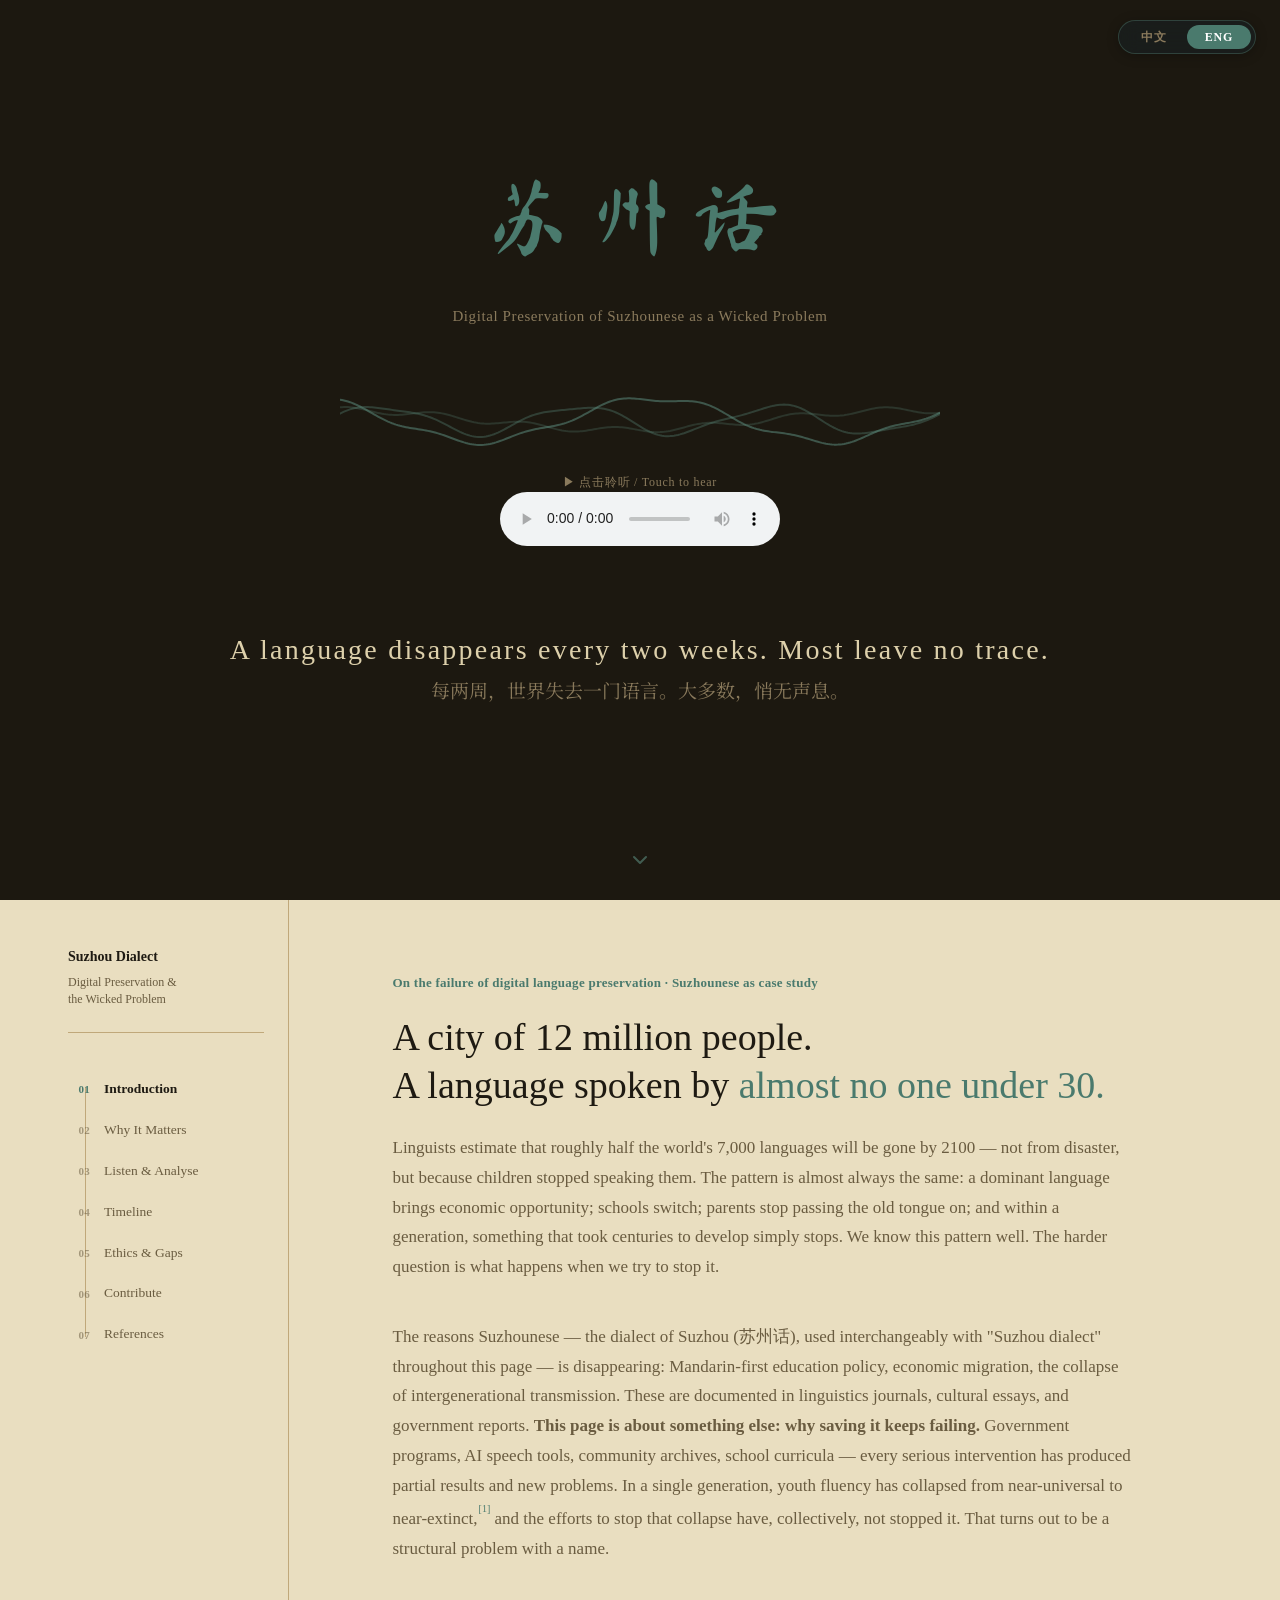
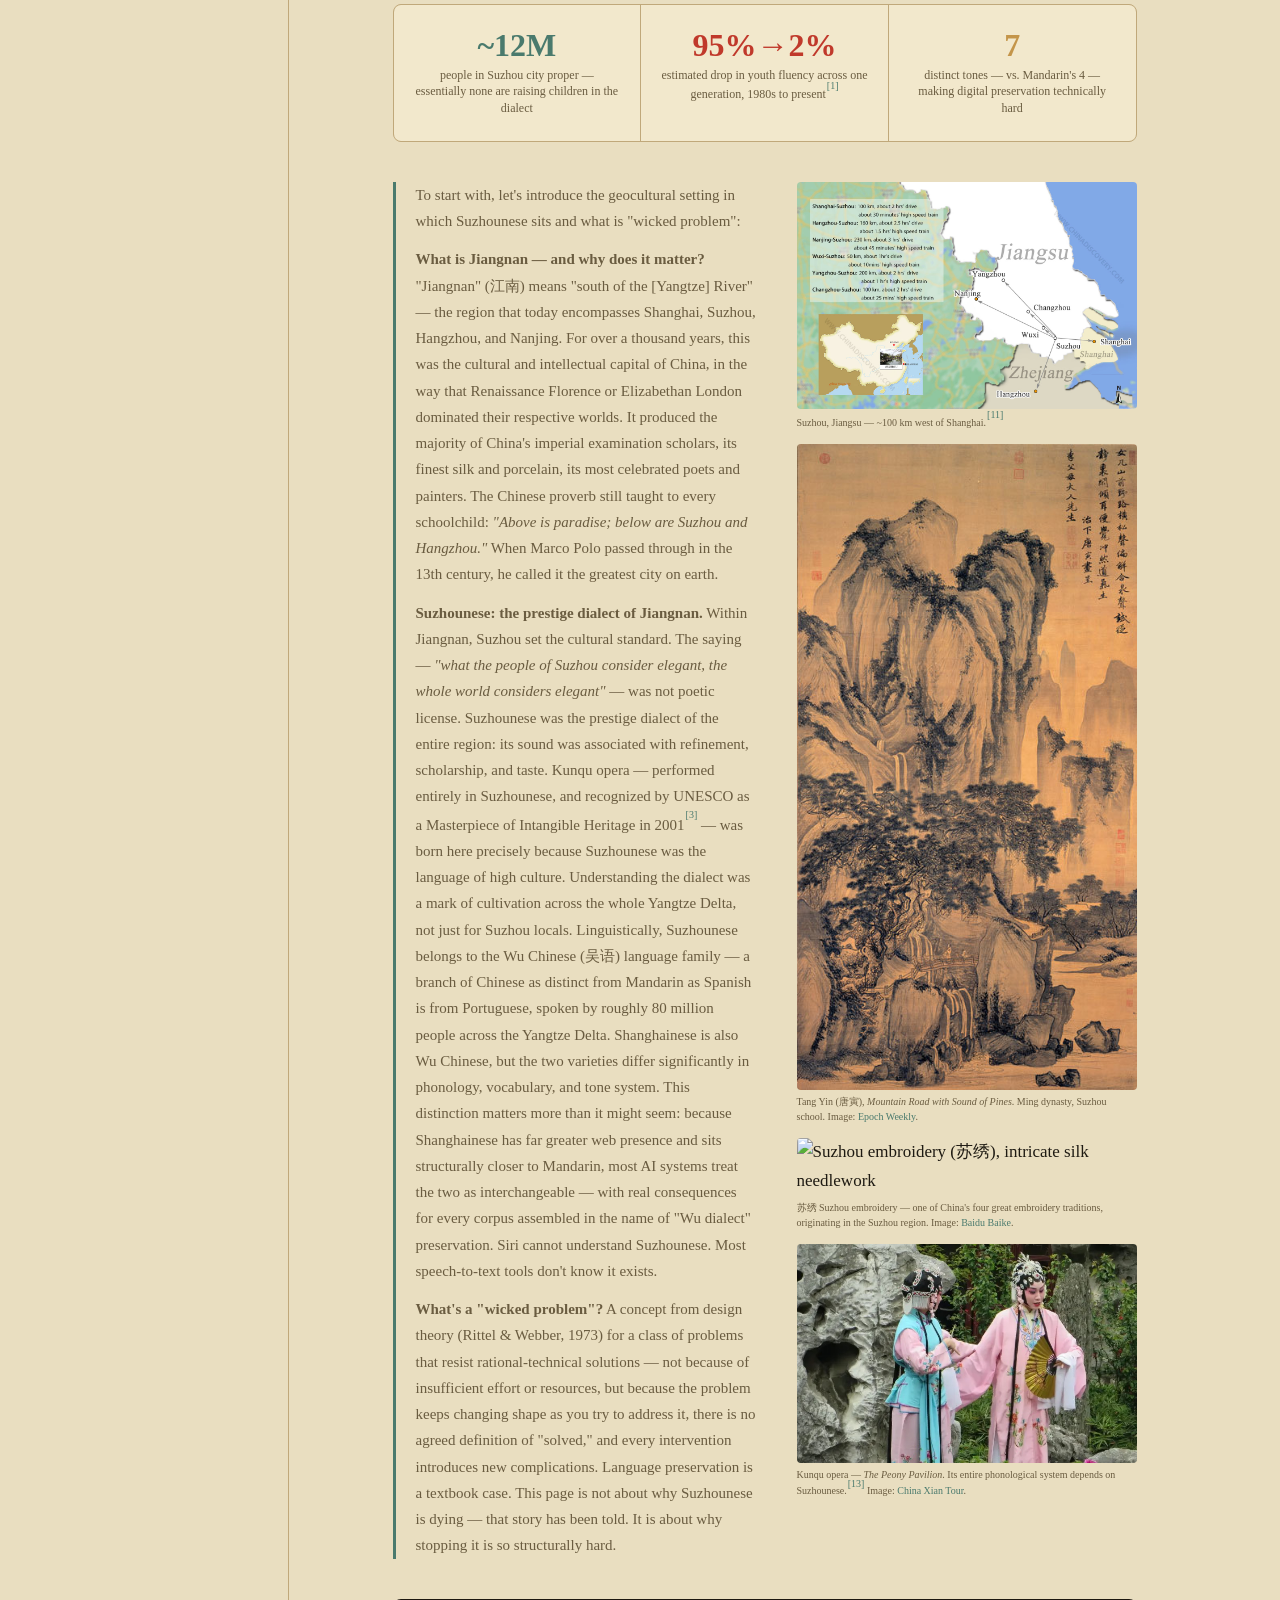
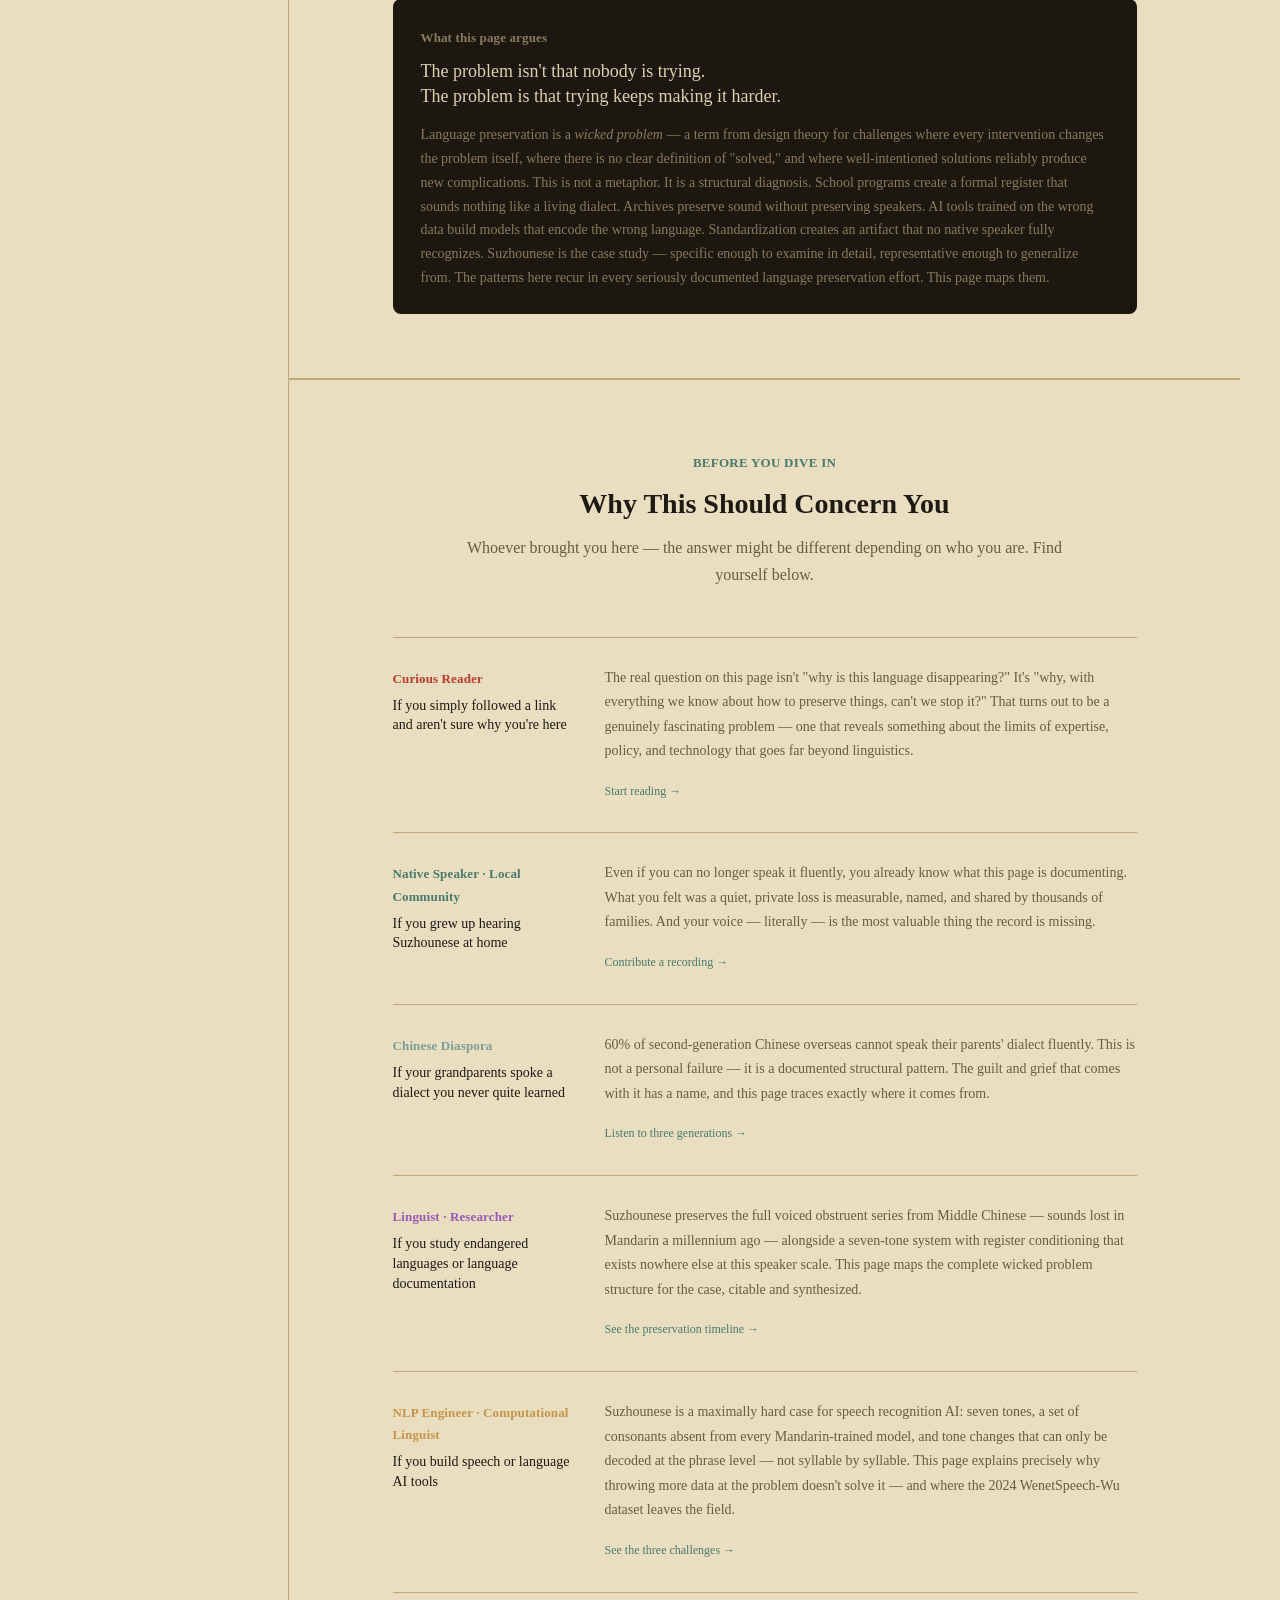
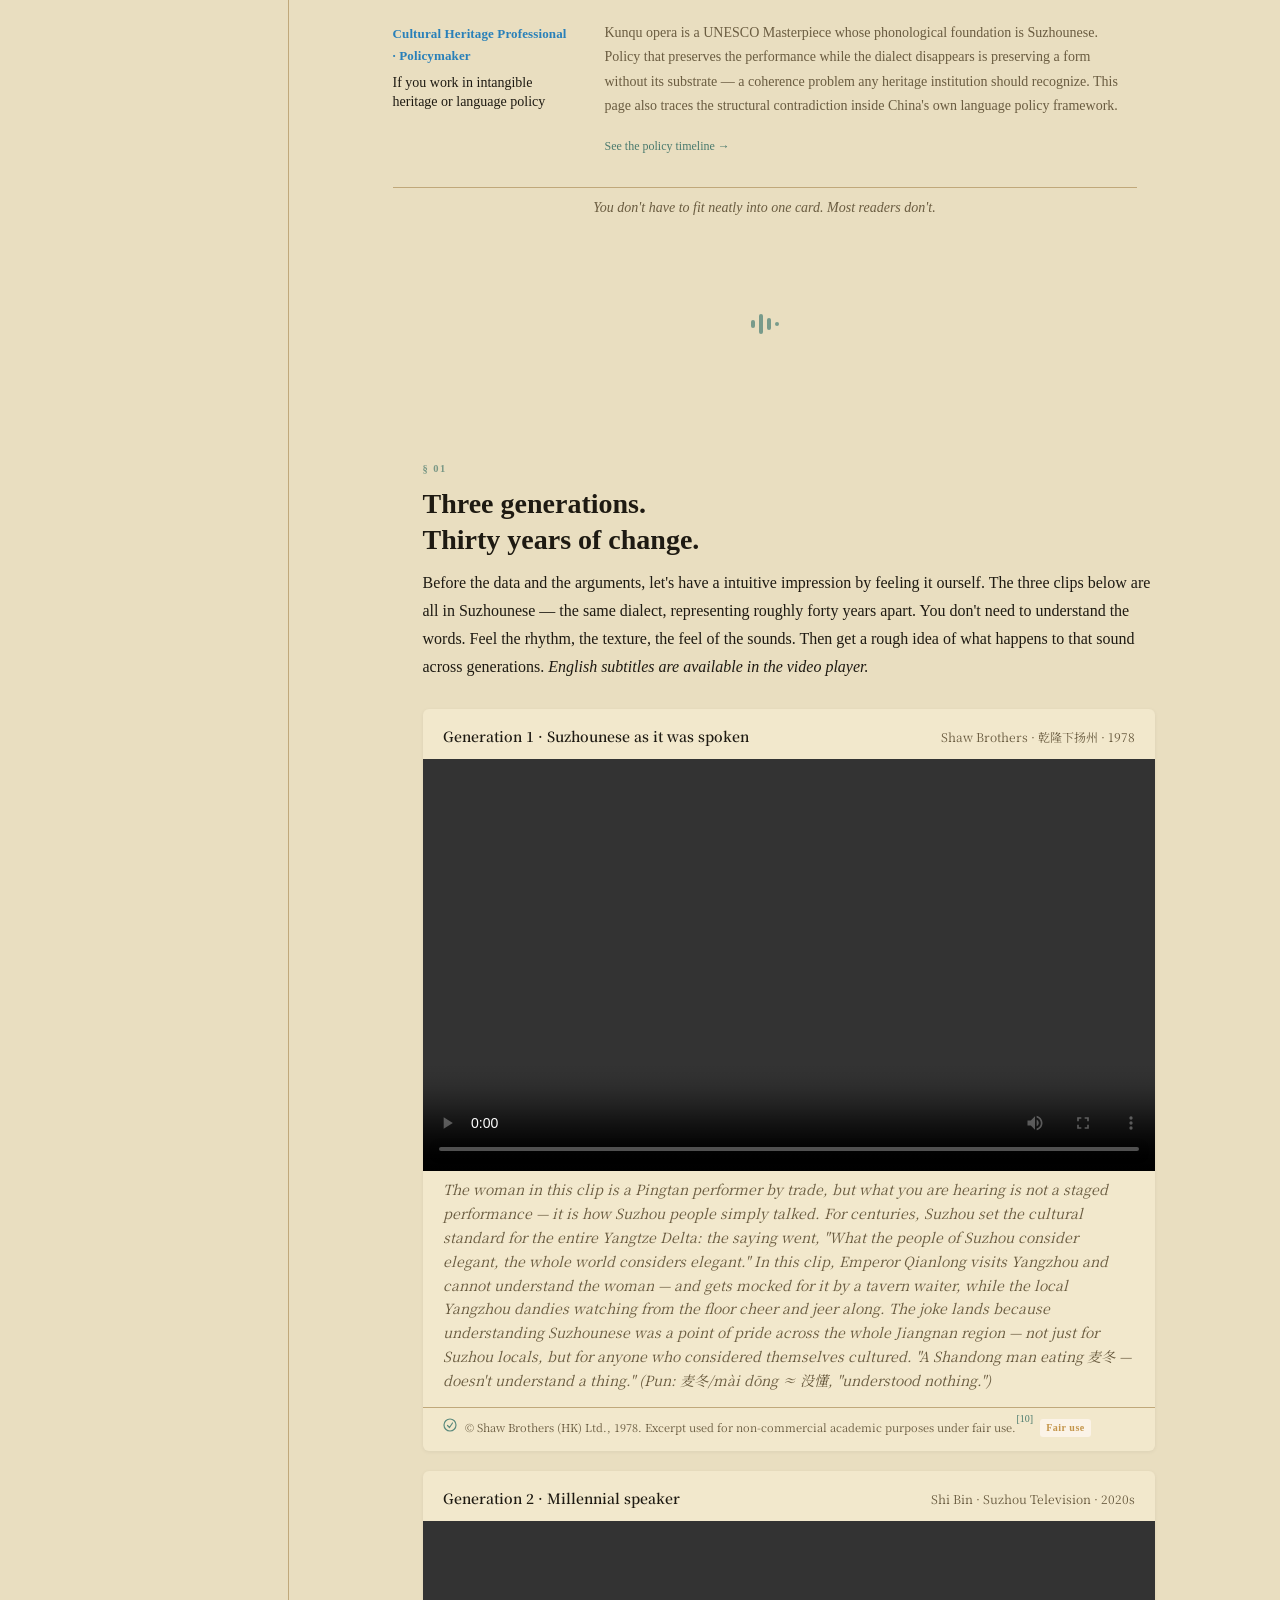
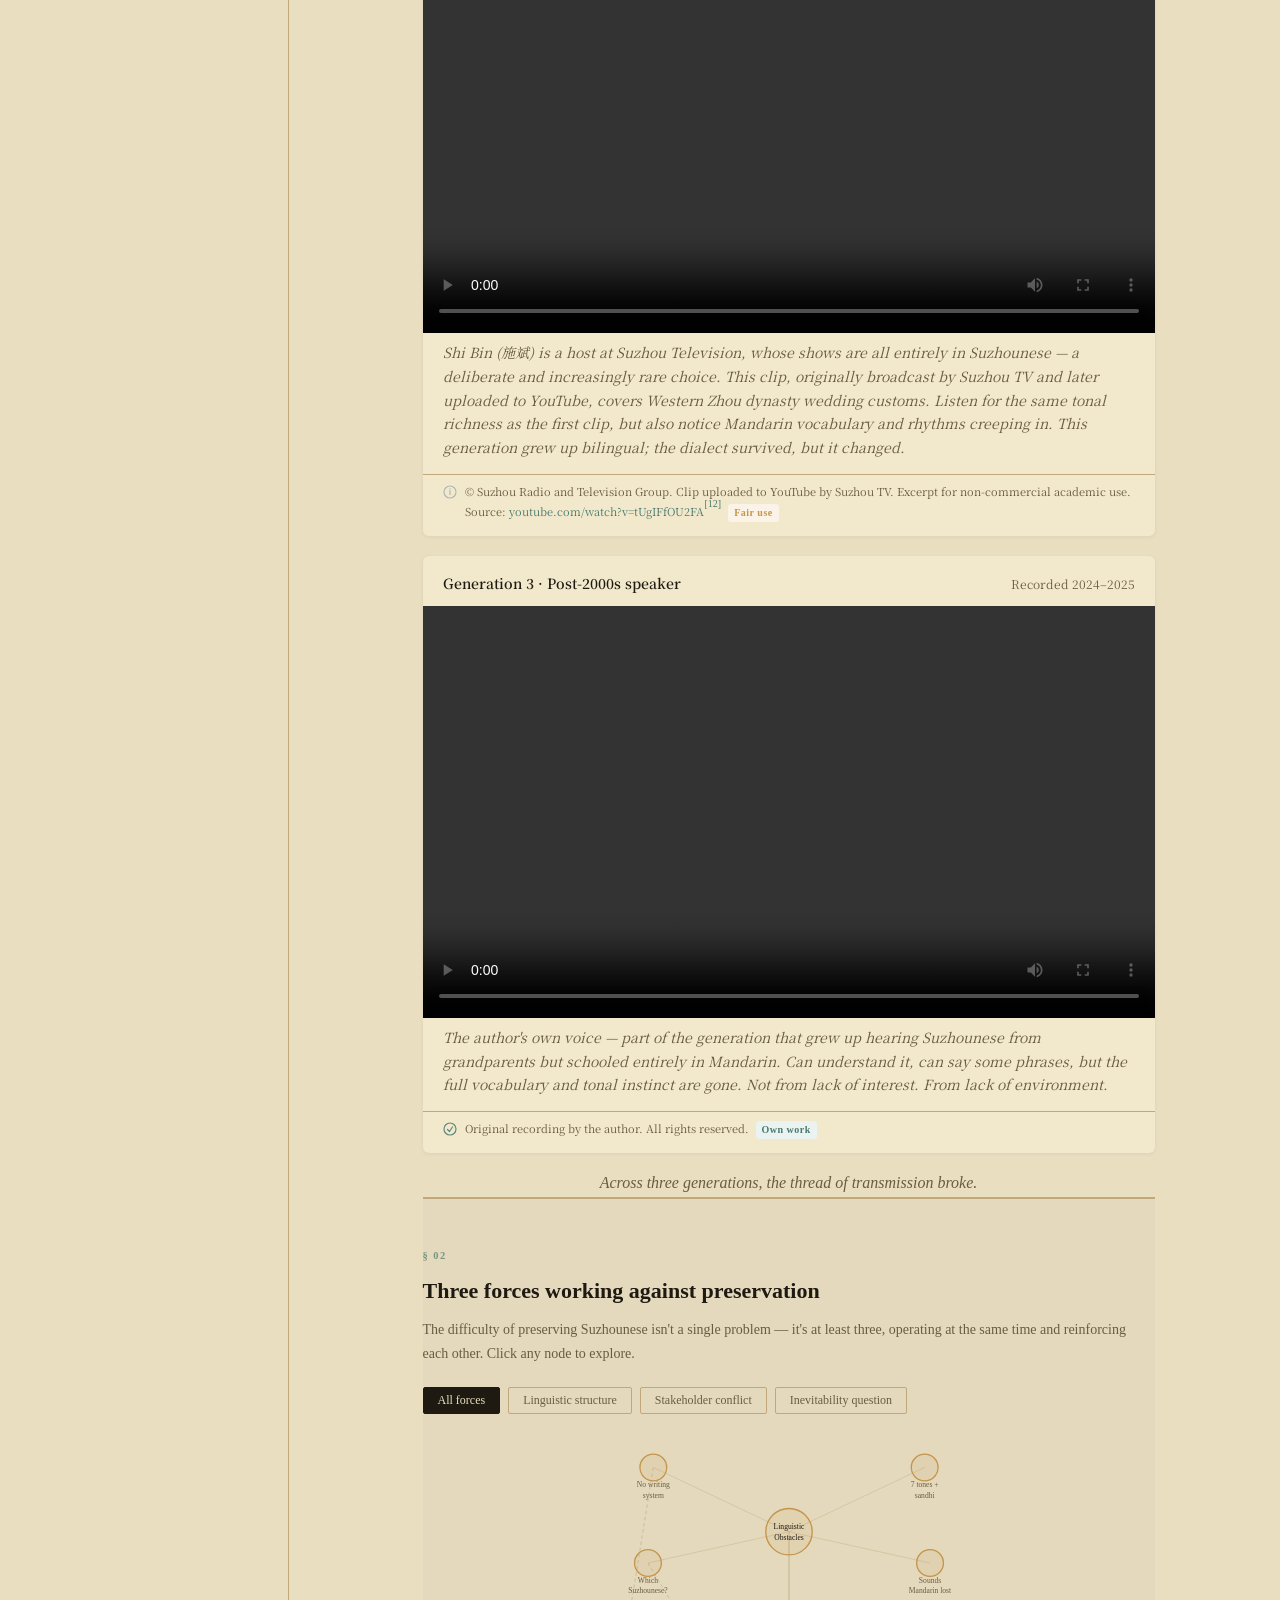
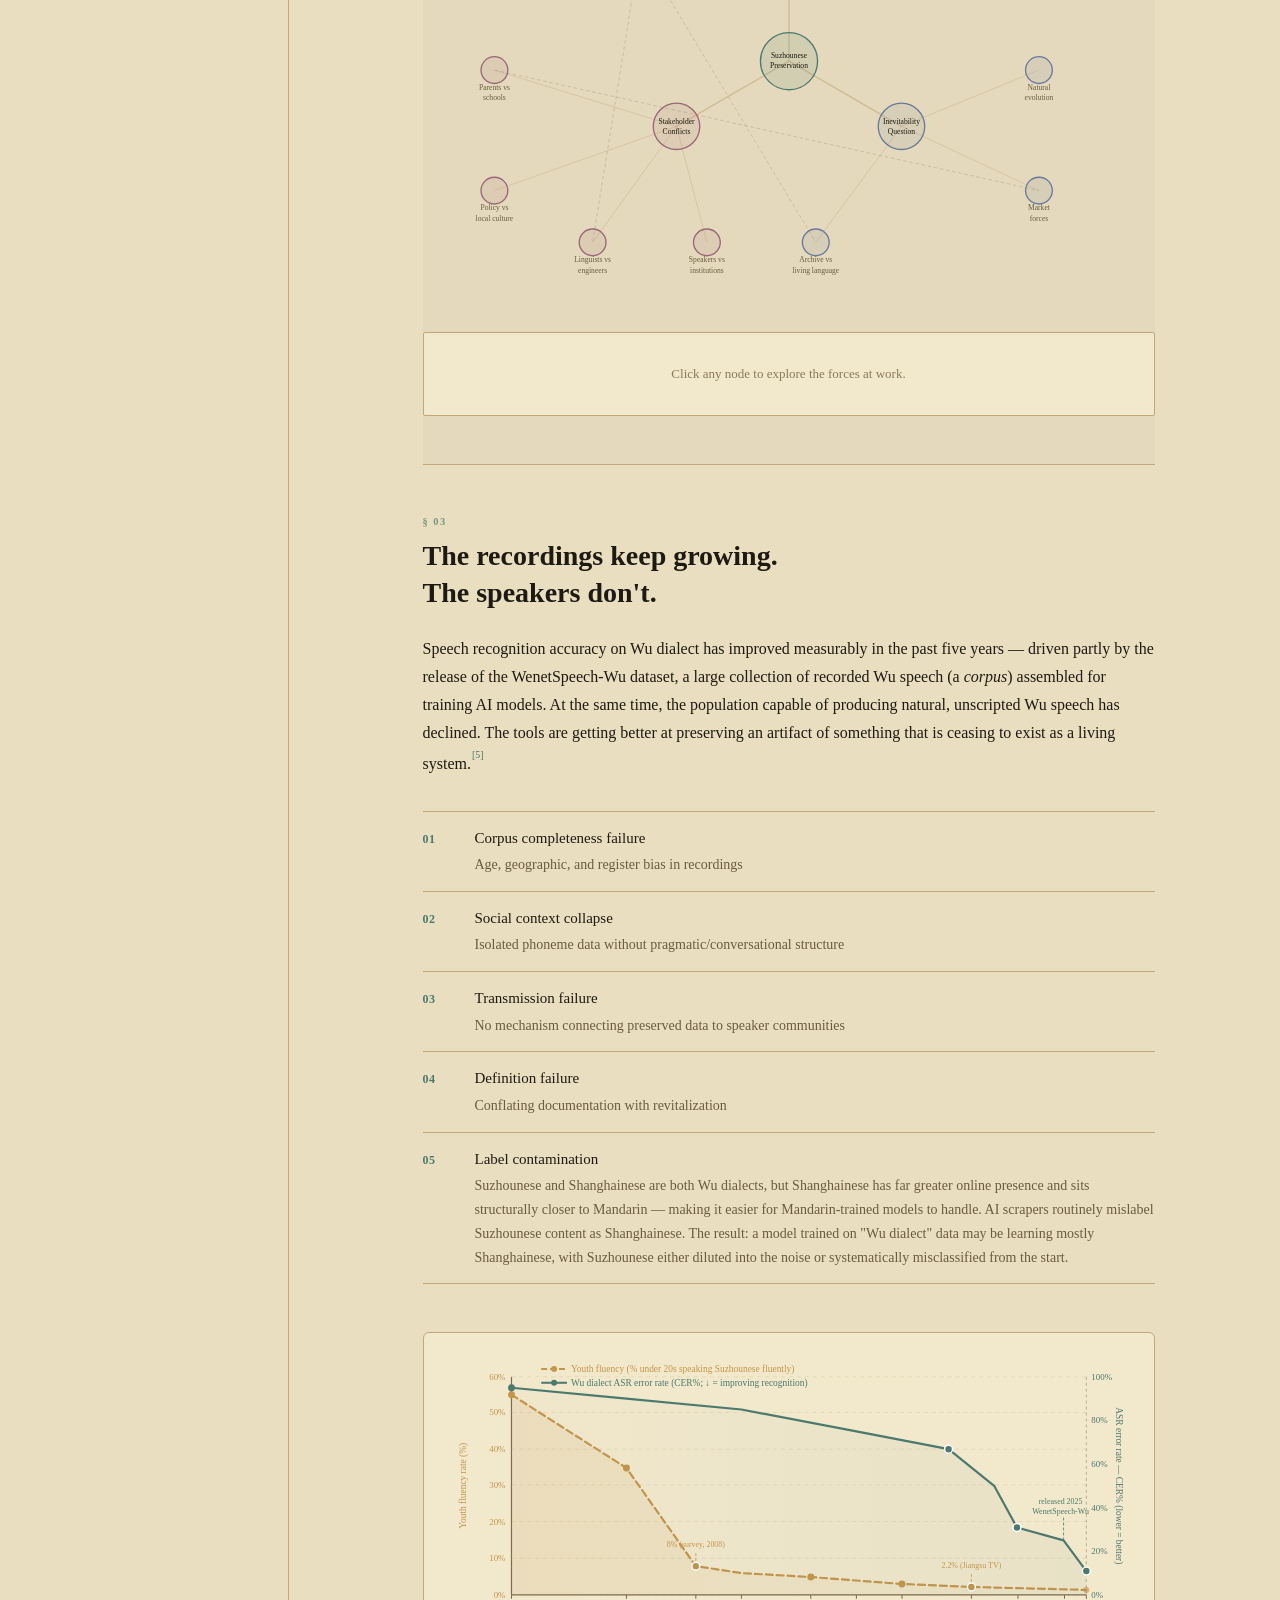
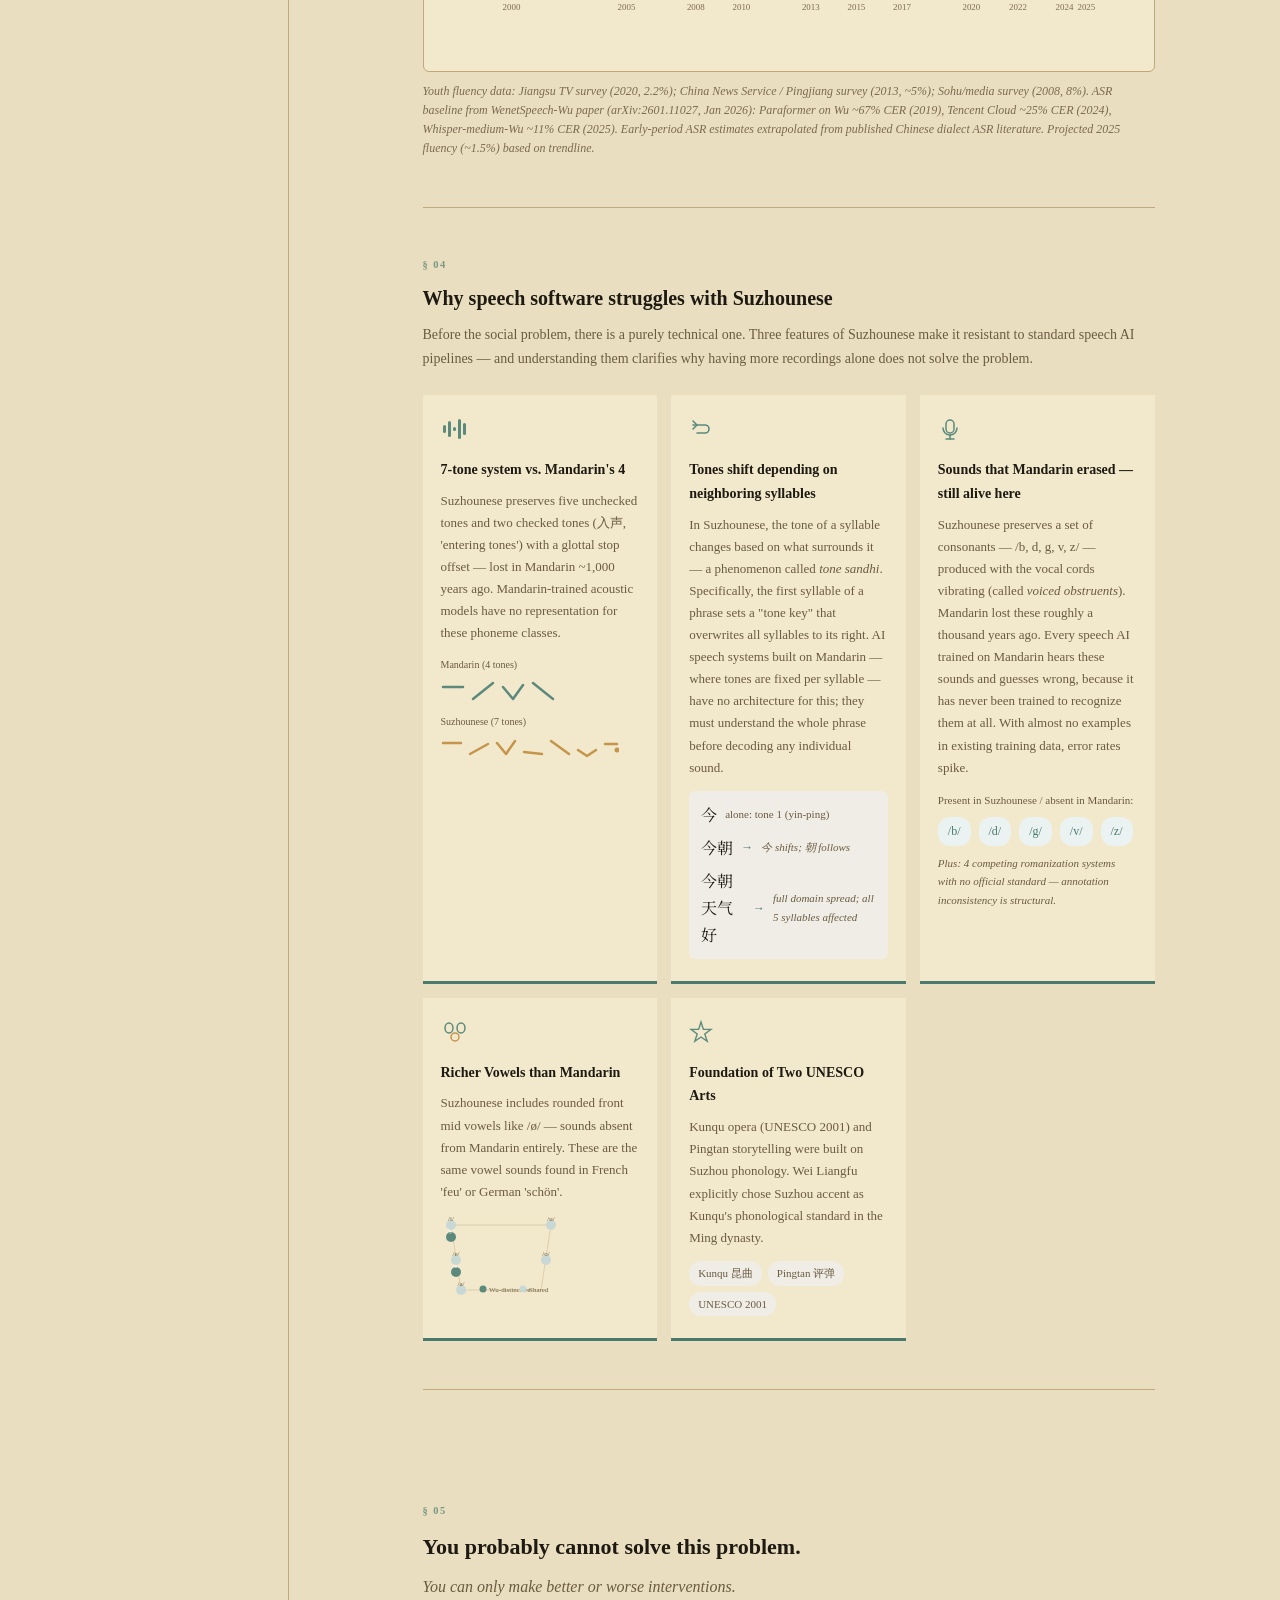
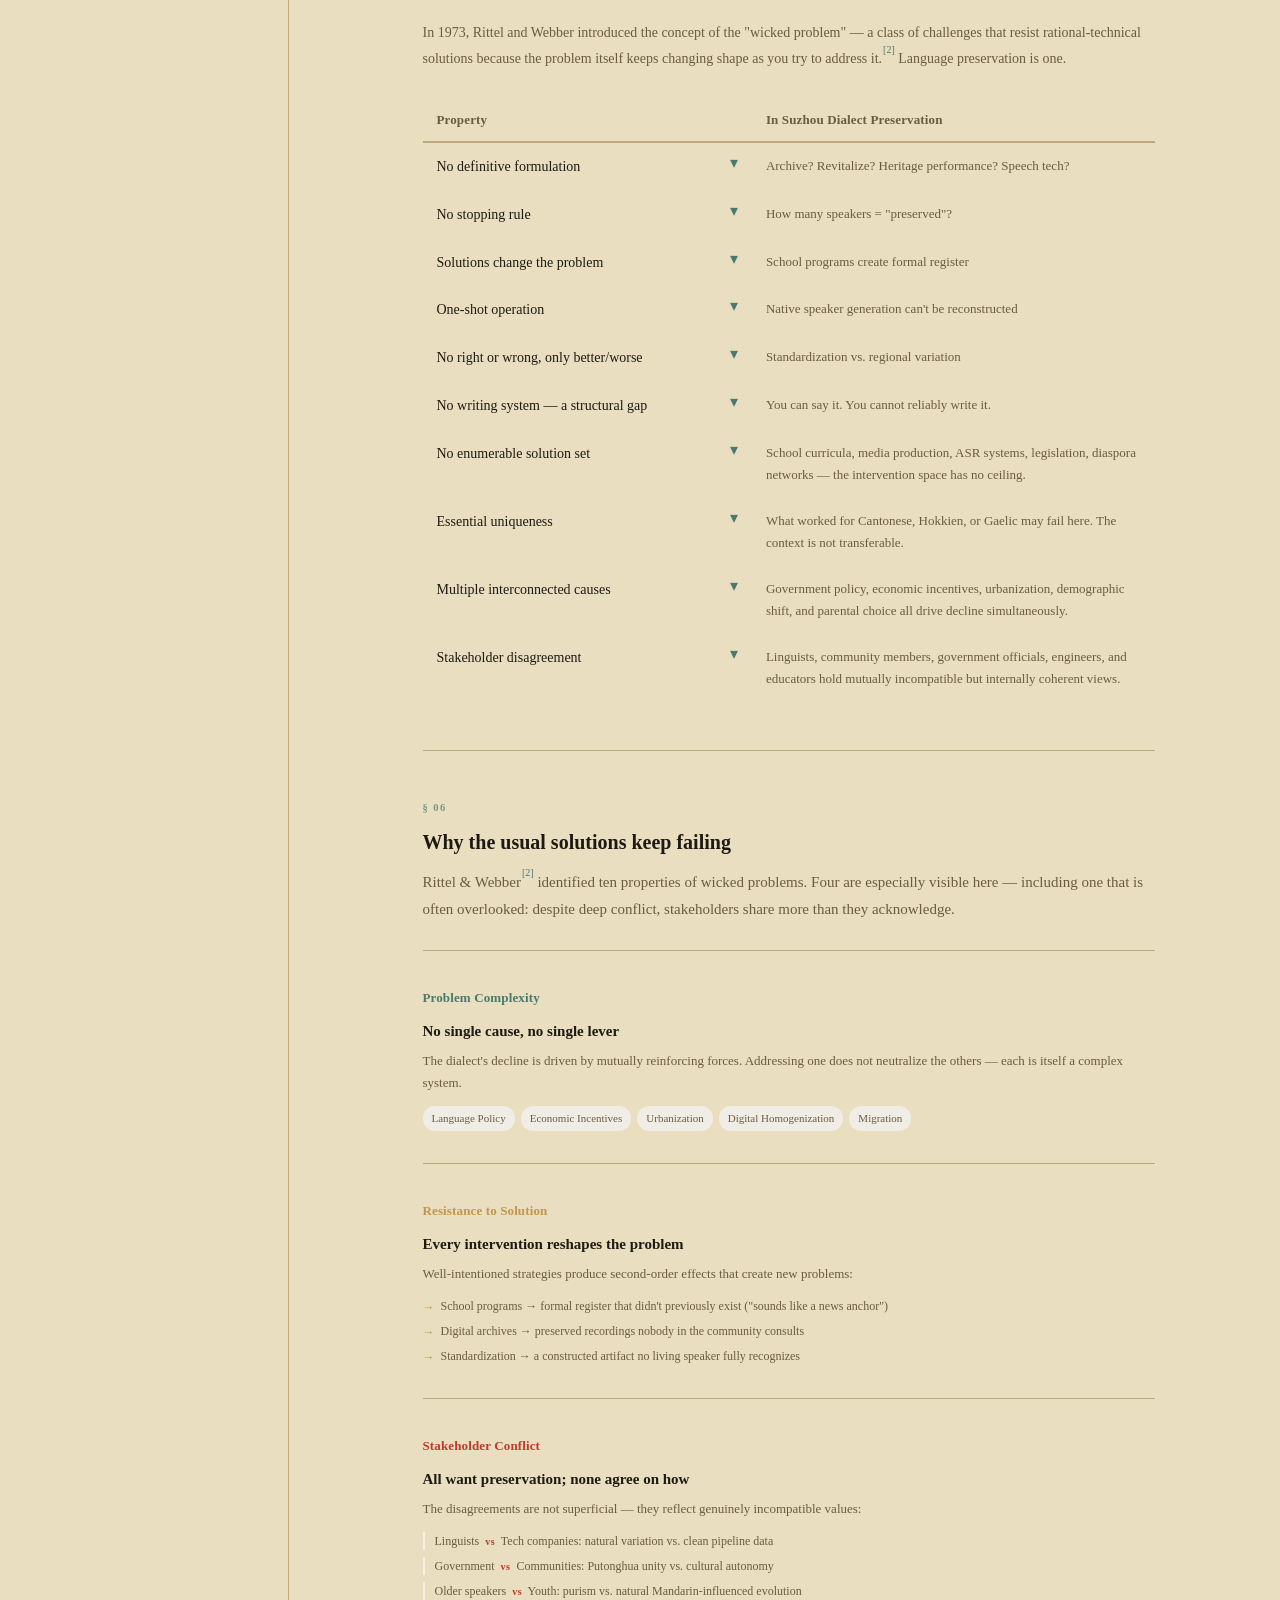
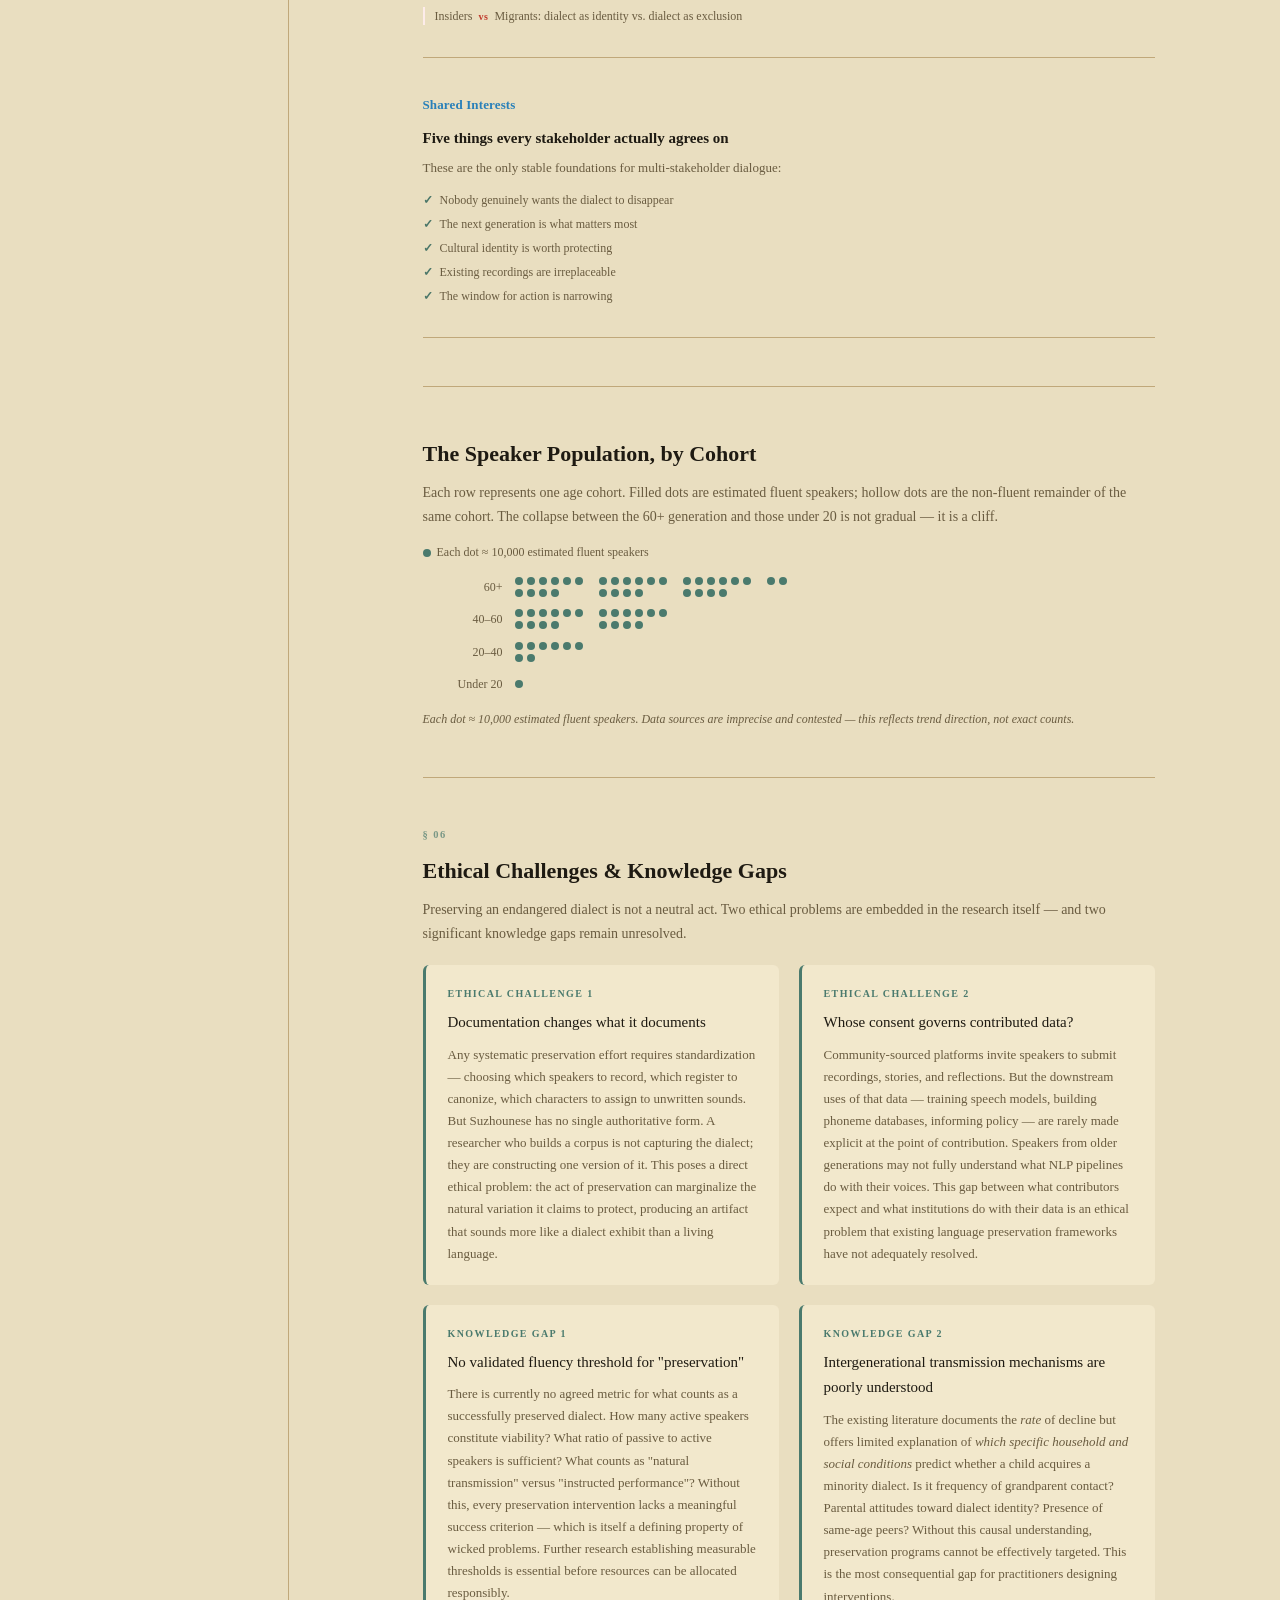
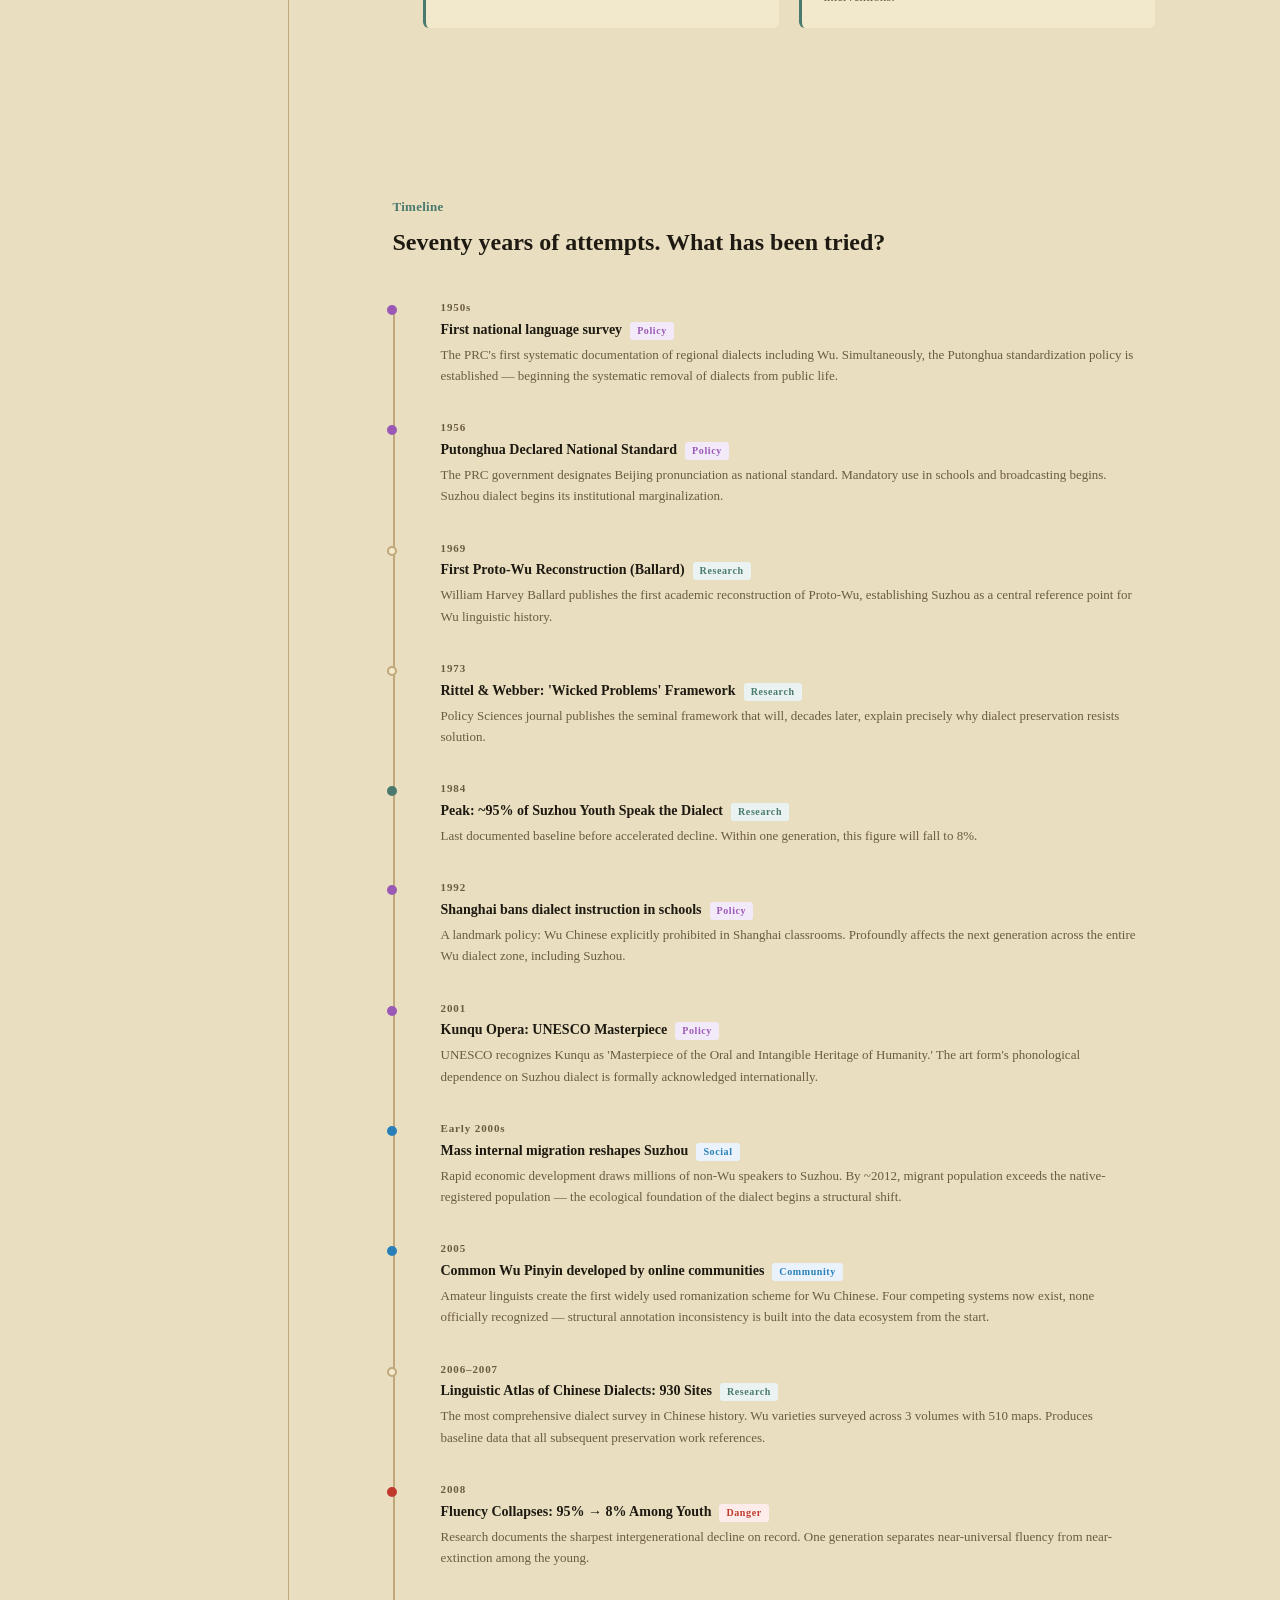
==== commit 863b231d: "Switch video sources to GitHub release assets Co-Authored-By: Claude Sonnet 4.6 <noreply@anthropic.c" ====
--- a/index.html
+++ b/index.html
@@ -4273,10 +4273,10 @@
             <span class="gen-card-year">邵氏电影《乾隆下扬州》· 1978</span>
           </div>
           <div class="gen-card-video-wrapper">
-            <iframe src="https://drive.google.com/file/d/1nwfJngmBNOWhxlP43dlw__BVSbozUvMo/preview"
-              allow="autoplay" frameborder="0"
+            <video controls preload="metadata"
               aria-label="邵氏《乾隆下扬州》— 旧时代苏州话日常口语示范">
-            </iframe>
+              <source src="https://github.com/Ljyy-NameNotAvailable/suzhou-dialect/releases/download/v1.0-media/Pingtan.mp4" type="video/mp4">
+            </video>
           </div>
           <p class="gen-card-desc">「片中女子虽是评弹出身，但这段展示的是旧时代苏州人的日常口语——字字入声，韵味天然。这不只是语言，也是一段文化地位的记忆。明清时期，"苏人以为雅者，则天下雅之"。嘲笑乾隆听不懂苏州话的，是扬州酒馆里的一个小二；台子底下跟着起哄叫好的，是一群扬州本地的纨绔子弟。江南一带，能听懂苏州话，是身份，是品位，是荣耀。」</p>
           <div class="gen-card-attribution">
@@ -4298,10 +4298,10 @@
             <span class="gen-card-year">施斌 · 西周婚礼风俗 · 苏州电视台</span>
           </div>
           <div class="gen-card-video-wrapper">
-            <iframe src="https://drive.google.com/file/d/1ijqq7QPk-4JfNYy44ptFIBChHdrt_FS1/preview"
-              allow="autoplay" frameborder="0"
+            <video controls preload="metadata"
               aria-label="施斌 — 苏州电视台节目《聊斋婚服》苏州话解说片段">
-            </iframe>
+              <source src="https://github.com/Ljyy-NameNotAvailable/suzhou-dialect/releases/download/v1.0-media/shibin.mp4" type="video/mp4">
+            </video>
           </div>
           <p class="gen-card-desc">「苏州电视台主持人施斌以苏州话讲述西周婚礼风俗。苏州话还在——但普通话词汇与节奏已悄然渗入。这一代是方言与普通话共存的过渡层。」</p>
           <div class="gen-card-attribution">
@@ -4324,10 +4324,10 @@
             <span class="gen-card-year">2024–2025年录制</span>
           </div>
           <div class="gen-card-video-wrapper">
-            <iframe src="https://drive.google.com/file/d/1VEWOepHofuIpidr1aB8-9KsHN-I8tV59/preview"
-              allow="autoplay" frameborder="0"
+            <video controls preload="metadata"
               aria-label="零零后苏州话示范 — 作者自录">
-            </iframe>
+              <source src="https://github.com/Ljyy-NameNotAvailable/suzhou-dialect/releases/download/v1.0-media/genz.mp4" type="video/mp4">
+            </video>
           </div>
           <p class="gen-card-desc">「能听懂，也能说出几句，但语调和词汇量已大幅萎缩。这不是懒惰，是一整个语言环境的消失——学校、媒体、同龄人，全是普通话。」</p>
           <div class="gen-card-attribution">
@@ -4658,10 +4658,10 @@
             <span class="gen-card-year">Shaw Brothers · 乾隆下扬州 · 1978</span>
           </div>
           <div class="gen-card-video-wrapper">
-            <iframe src="https://drive.google.com/file/d/1nwfJngmBNOWhxlP43dlw__BVSbozUvMo/preview"
-              allow="autoplay" frameborder="0"
+            <video controls preload="metadata"
               aria-label="Old Suzhounese everyday speech, Shaw Brothers film 乾隆下扬州 1978">
-            </iframe>
+              <source src="https://github.com/Ljyy-NameNotAvailable/suzhou-dialect/releases/download/v1.0-media/Pingtan.mp4" type="video/mp4">
+            </video>
           </div>
           <p class="gen-card-desc">The woman in this clip is a <em>Pingtan</em> performer by trade, but what you are hearing is not a staged performance — it is how Suzhou people simply talked. For centuries, Suzhou set the cultural standard for the entire Yangtze Delta: the saying went, <em>"What the people of Suzhou consider elegant, the whole world considers elegant."</em> In this clip, Emperor Qianlong visits Yangzhou and cannot understand the woman — and gets mocked for it by a tavern waiter, while the local Yangzhou dandies watching from the floor cheer and jeer along. The joke lands because understanding Suzhounese was a point of pride across the whole Jiangnan region — not just for Suzhou locals, but for anyone who considered themselves cultured. <em>"A Shandong man eating 麦冬 — doesn't understand a thing."</em> (Pun: 麦冬/mài dōng ≈ 没懂, "understood nothing.")</p>
           <div class="gen-card-attribution">
@@ -4683,10 +4683,10 @@
             <span class="gen-card-year">Shi Bin · Suzhou Television · 2020s</span>
           </div>
           <div class="gen-card-video-wrapper">
-            <iframe src="https://drive.google.com/file/d/1ijqq7QPk-4JfNYy44ptFIBChHdrt_FS1/preview"
-              allow="autoplay" frameborder="0"
+            <video controls preload="metadata"
               aria-label="Shi Bin, Suzhou TV host, speaking Suzhounese about historical wedding customs">
-            </iframe>
+              <source src="https://github.com/Ljyy-NameNotAvailable/suzhou-dialect/releases/download/v1.0-media/shibin.mp4" type="video/mp4">
+            </video>
           </div>
           <p class="gen-card-desc">Shi Bin (施斌) is a host at Suzhou Television, whose shows are all entirely in Suzhounese — a deliberate and increasingly rare choice. This clip, originally broadcast by Suzhou TV and later uploaded to YouTube, covers Western Zhou dynasty wedding customs. Listen for the same tonal richness as the first clip, but also notice Mandarin vocabulary and rhythms creeping in. This generation grew up bilingual; the dialect survived, but it changed.</p>
           <div class="gen-card-attribution">
@@ -4709,10 +4709,10 @@
             <span class="gen-card-year">Recorded 2024–2025</span>
           </div>
           <div class="gen-card-video-wrapper">
-            <iframe src="https://drive.google.com/file/d/1VEWOepHofuIpidr1aB8-9KsHN-I8tV59/preview"
-              allow="autoplay" frameborder="0"
+            <video controls preload="metadata"
               aria-label="Generation 3 — author's own recording">
-            </iframe>
+              <source src="https://github.com/Ljyy-NameNotAvailable/suzhou-dialect/releases/download/v1.0-media/genz.mp4" type="video/mp4">
+            </video>
           </div>
           <p class="gen-card-desc">The author's own voice — part of the generation that grew up hearing Suzhounese from grandparents but schooled entirely in Mandarin. Can understand it, can say some phrases, but the full vocabulary and tonal instinct are gone. Not from lack of interest. From lack of environment.</p>
           <div class="gen-card-attribution">
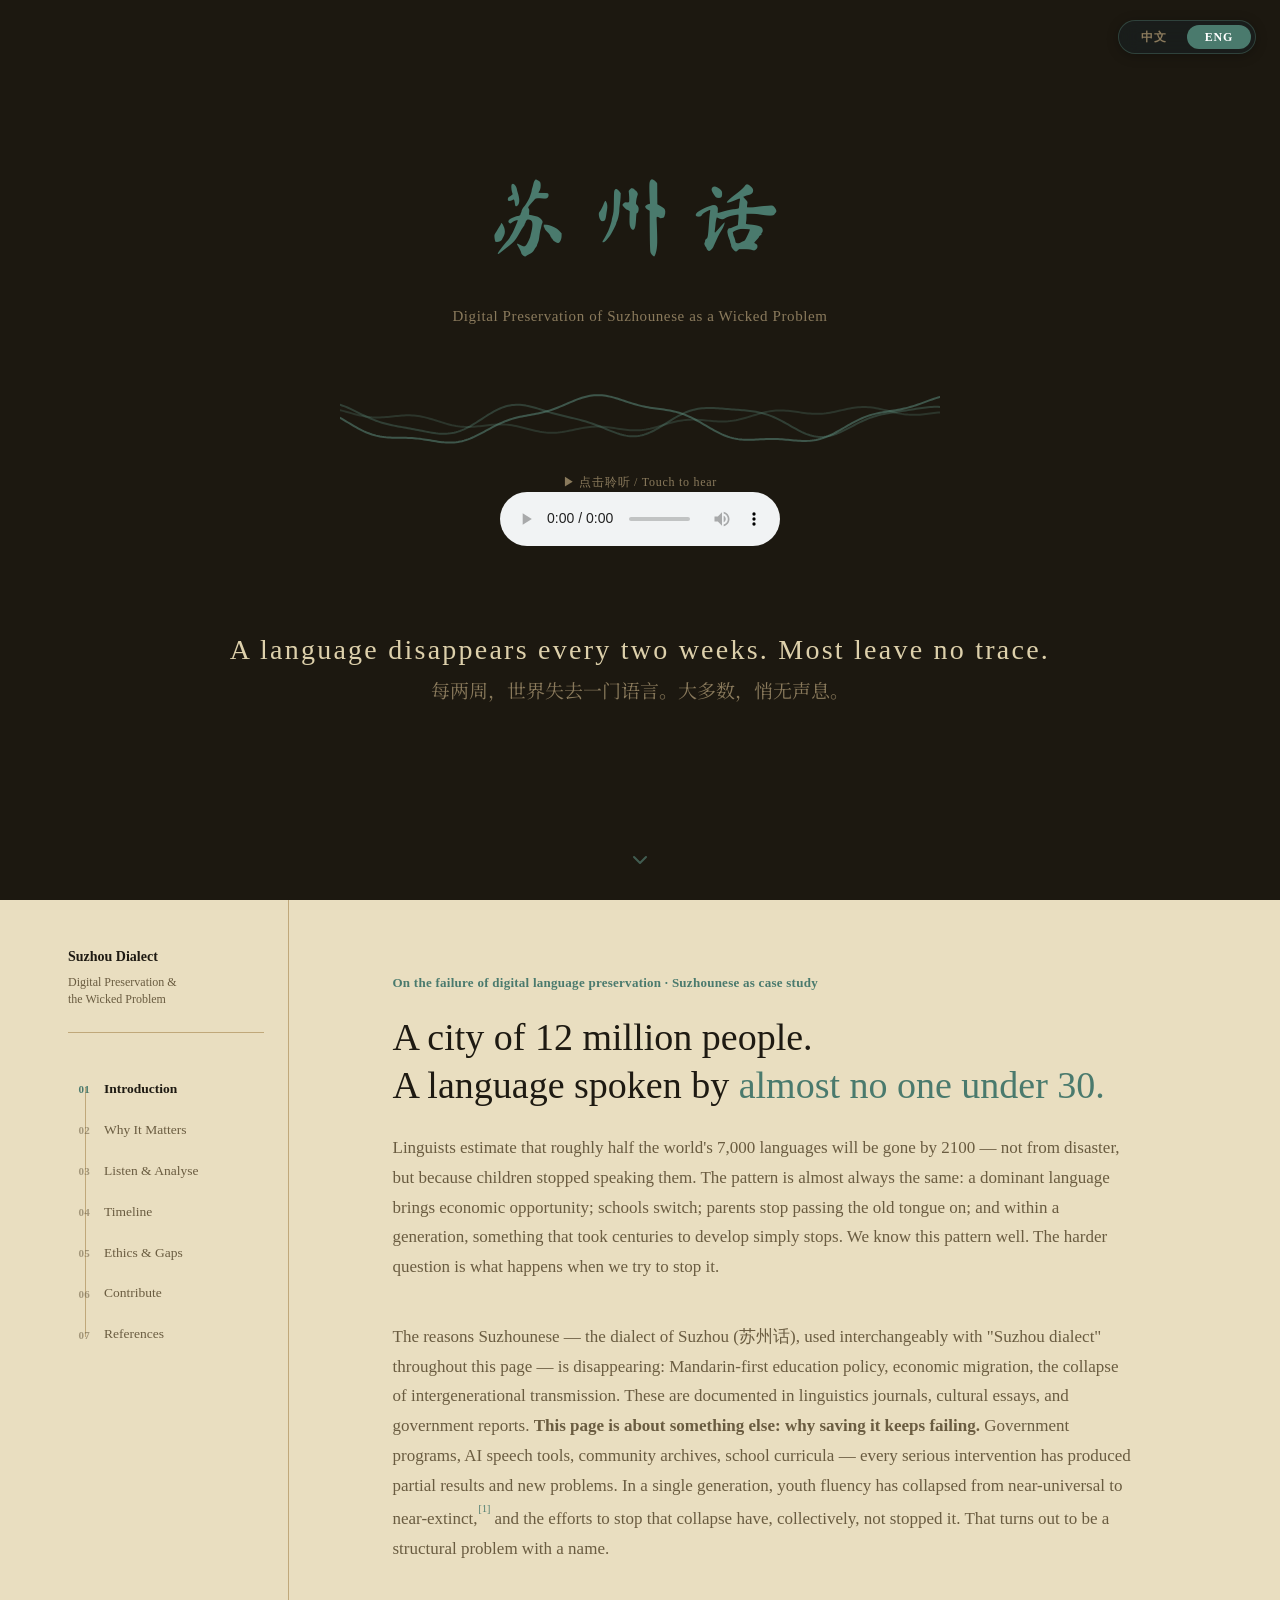
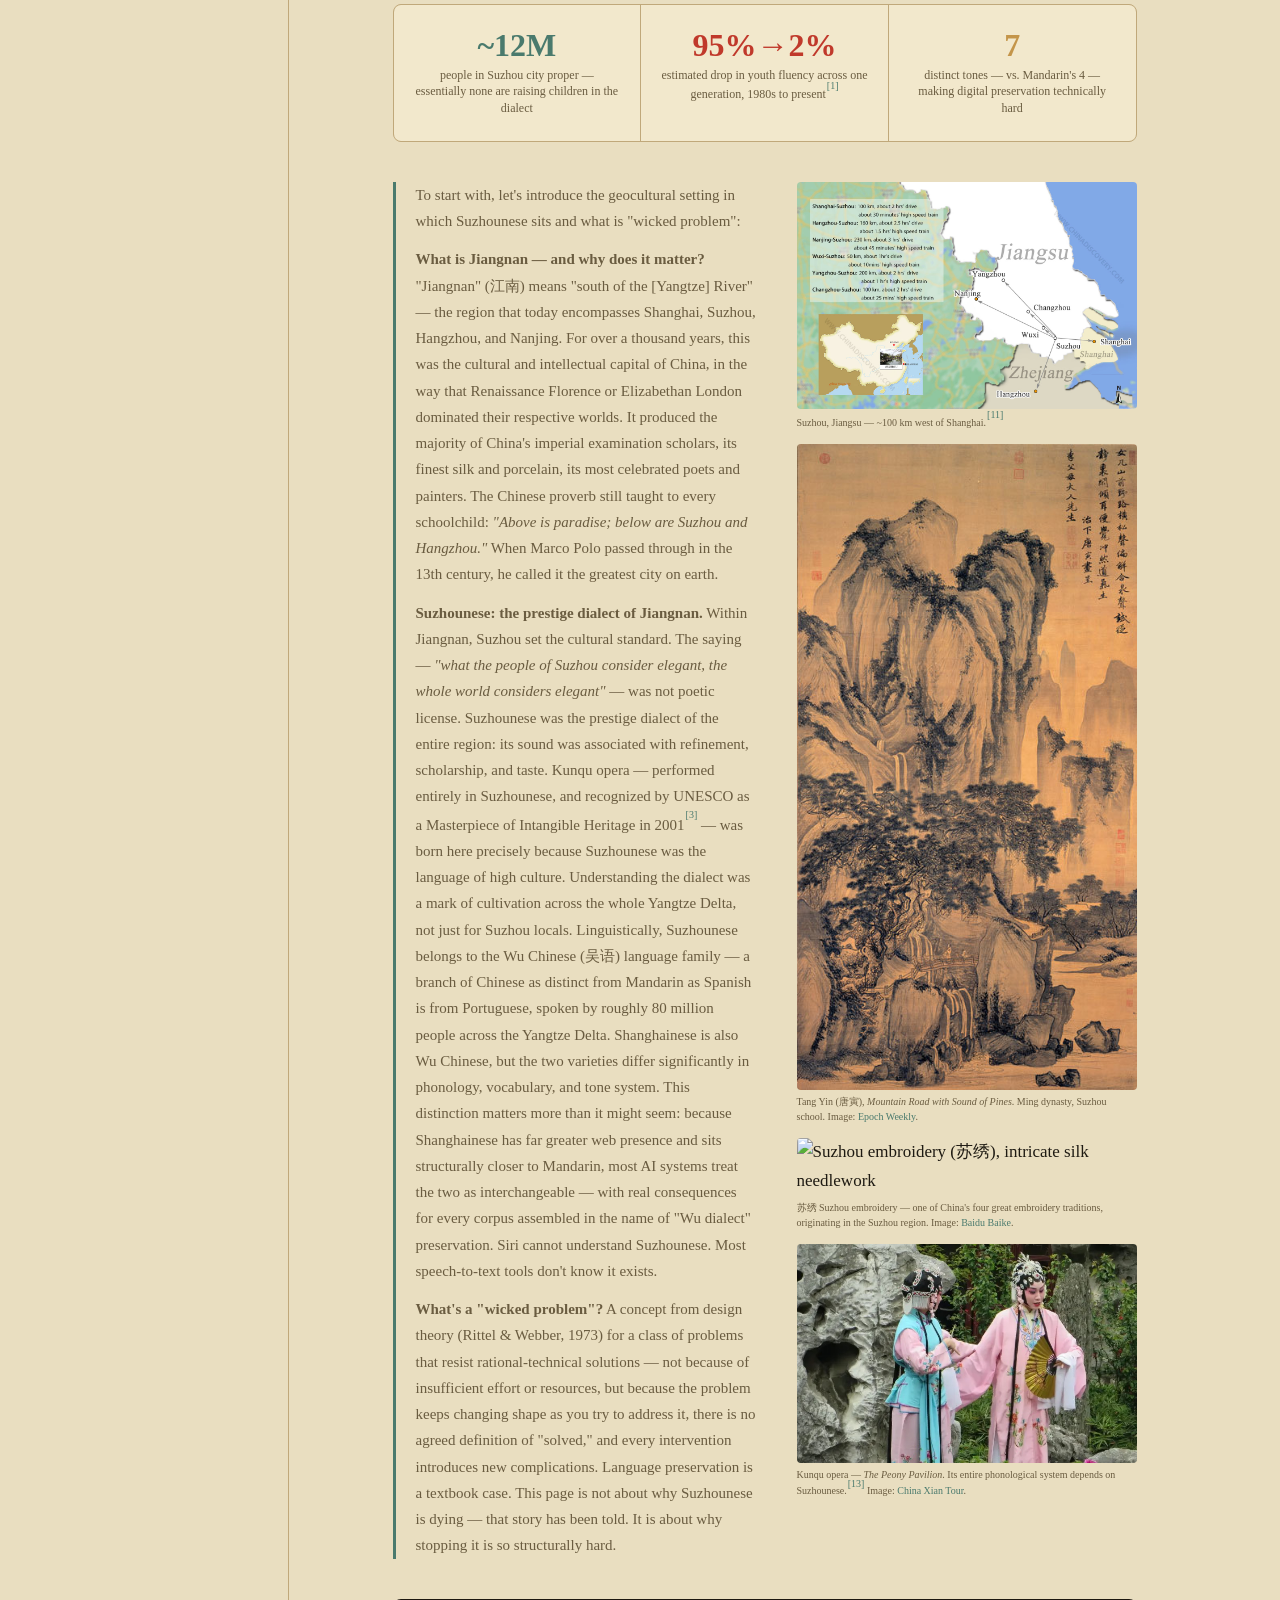
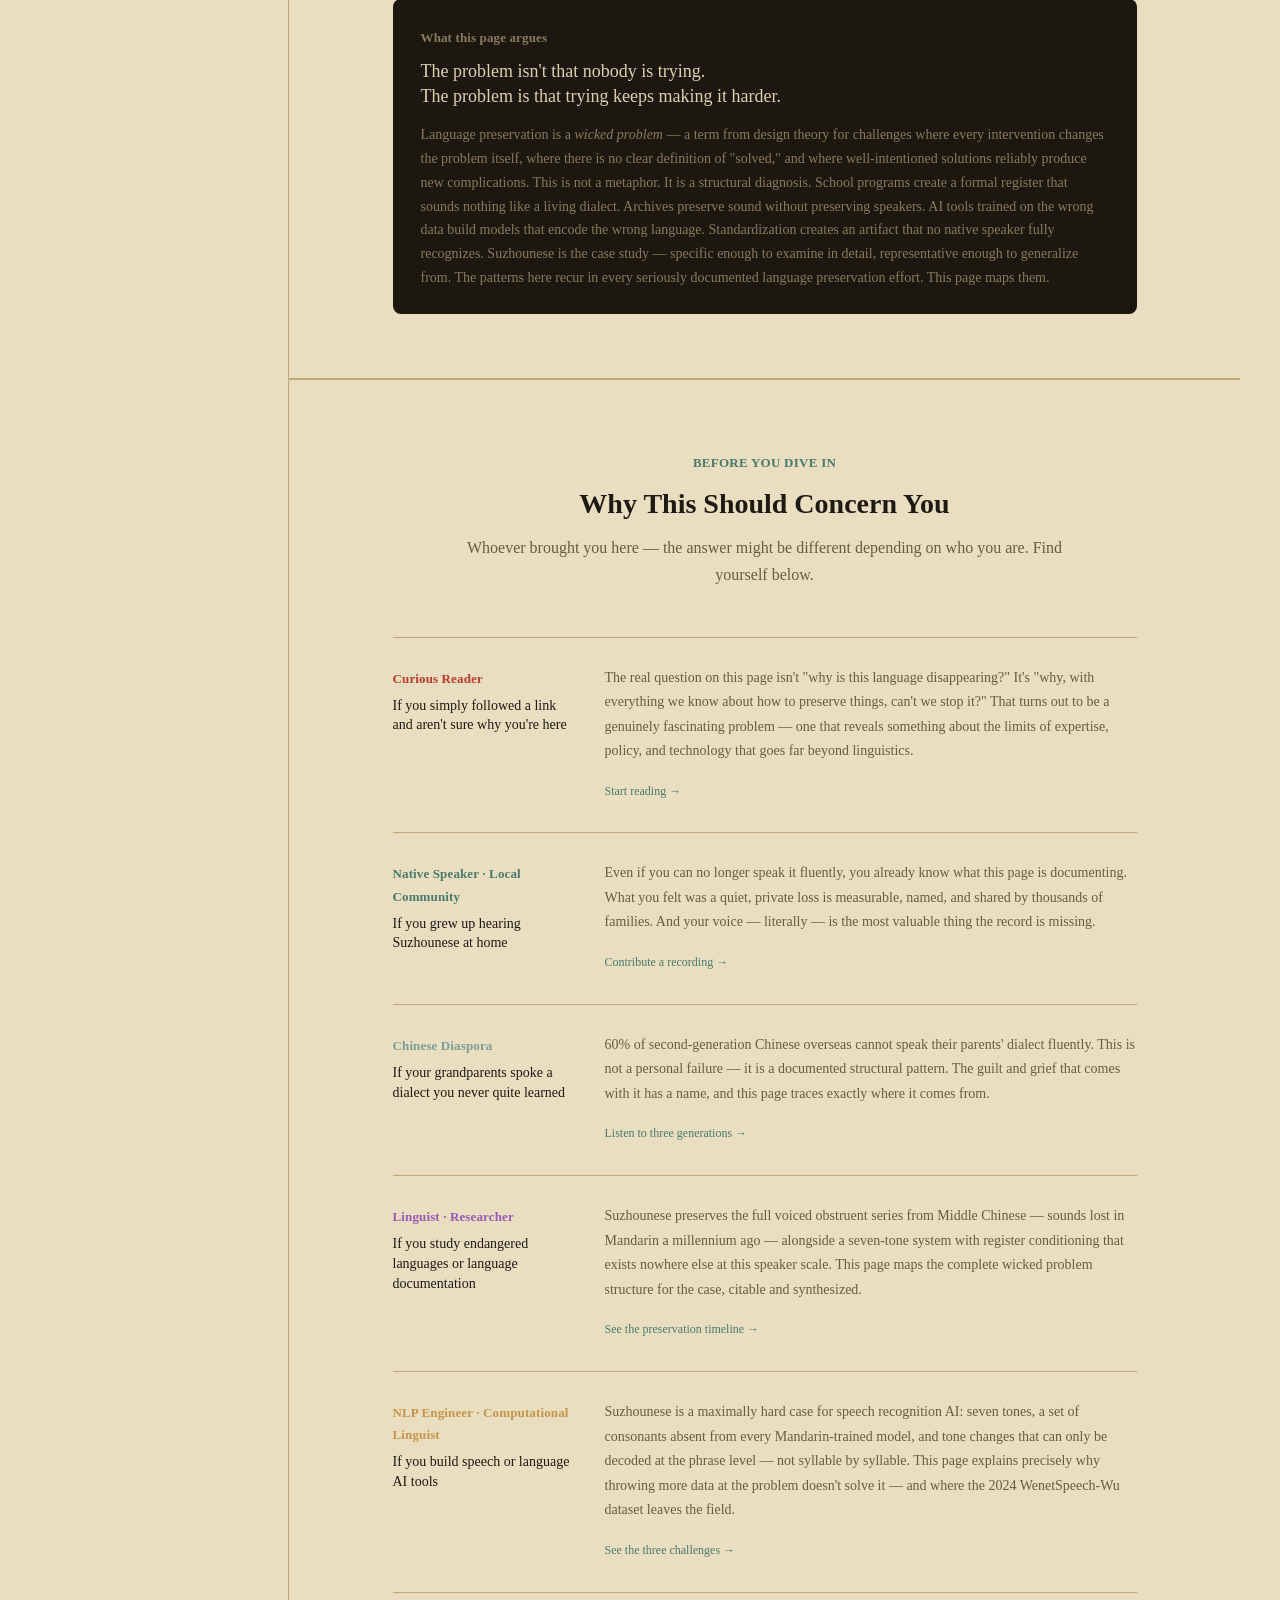
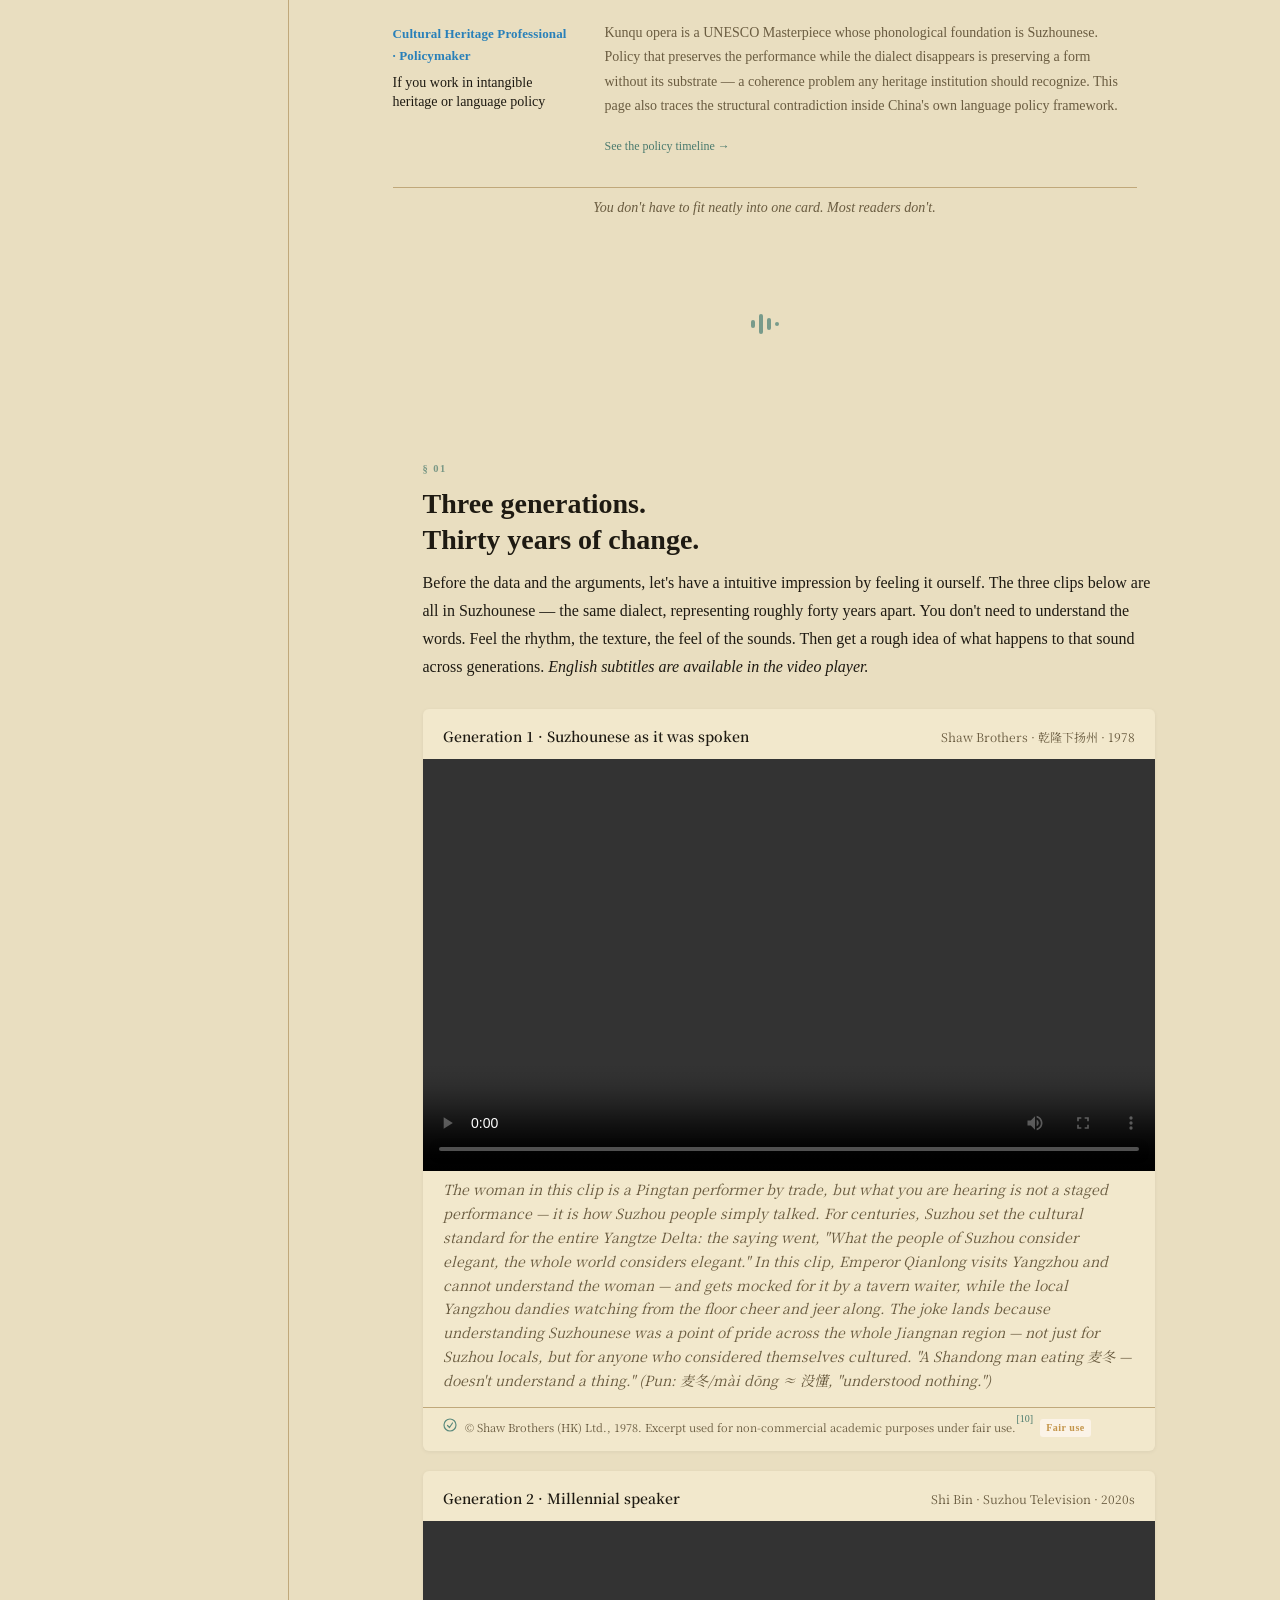
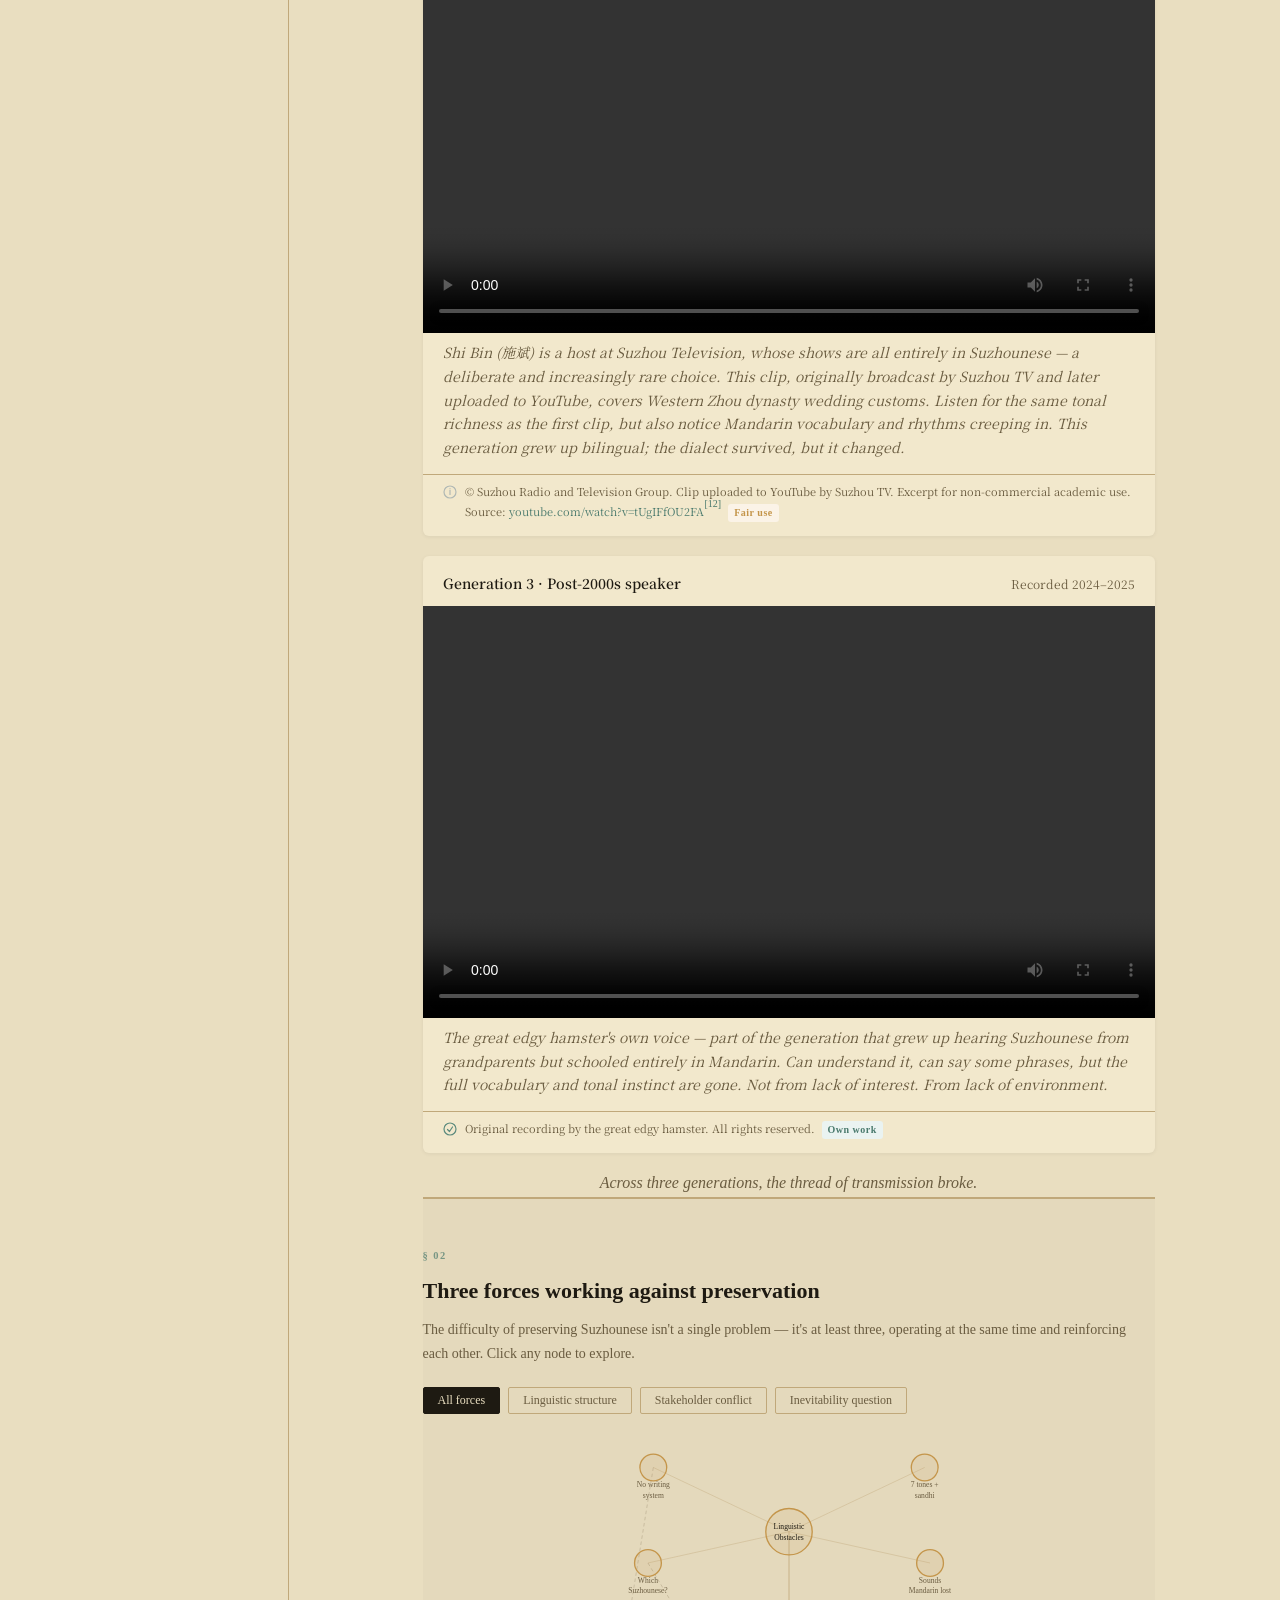
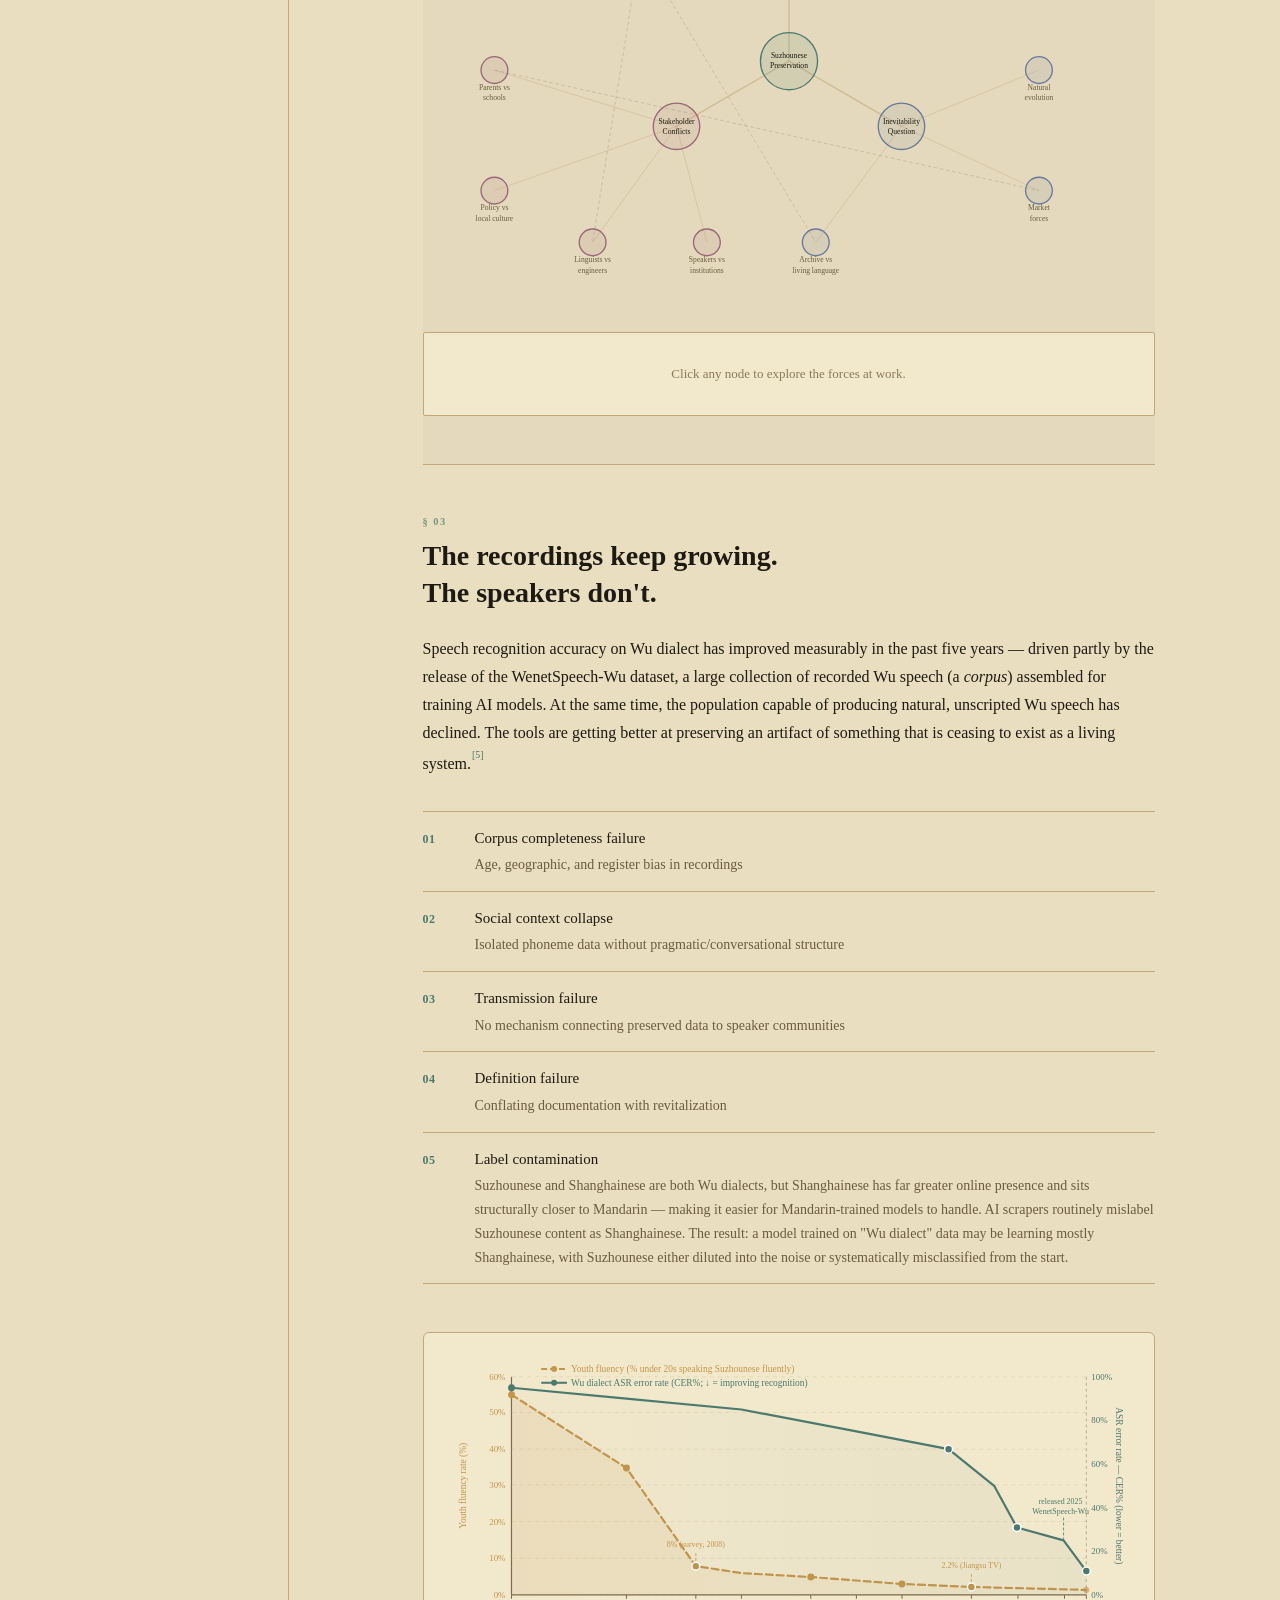
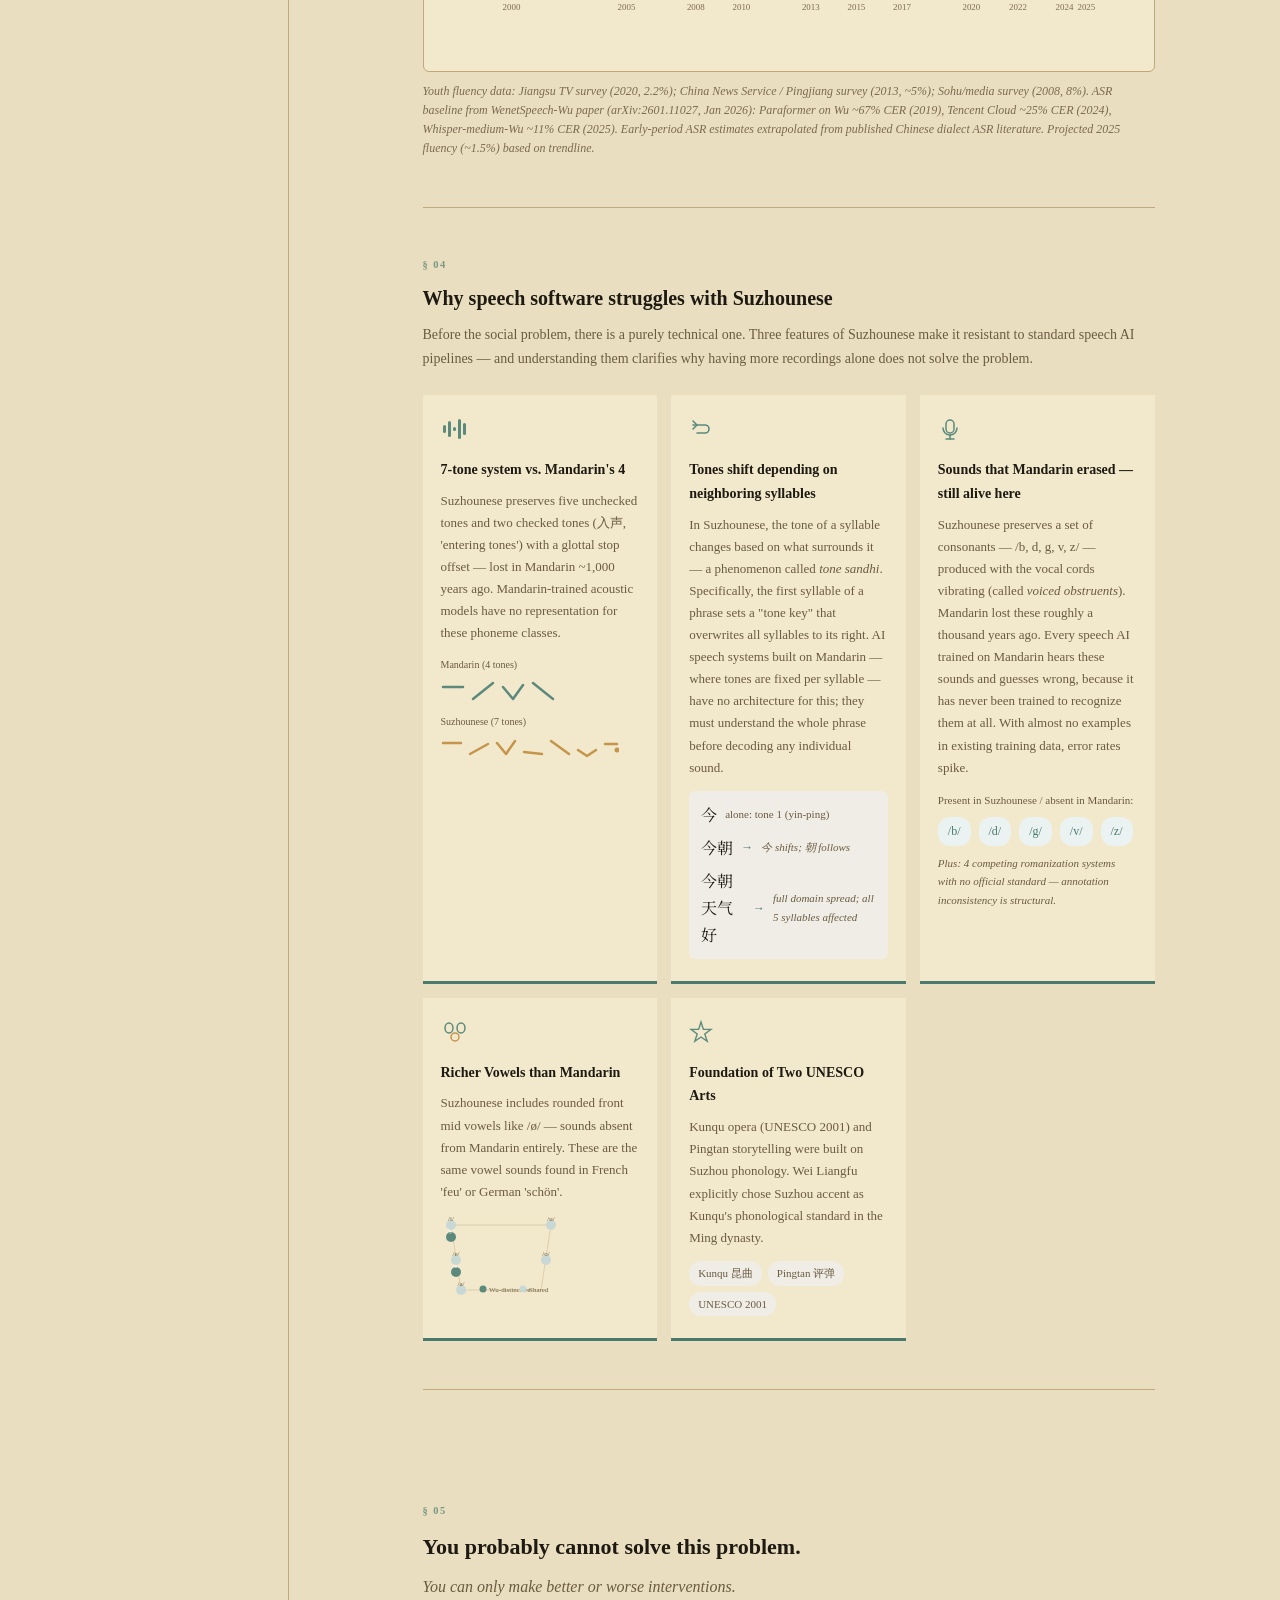
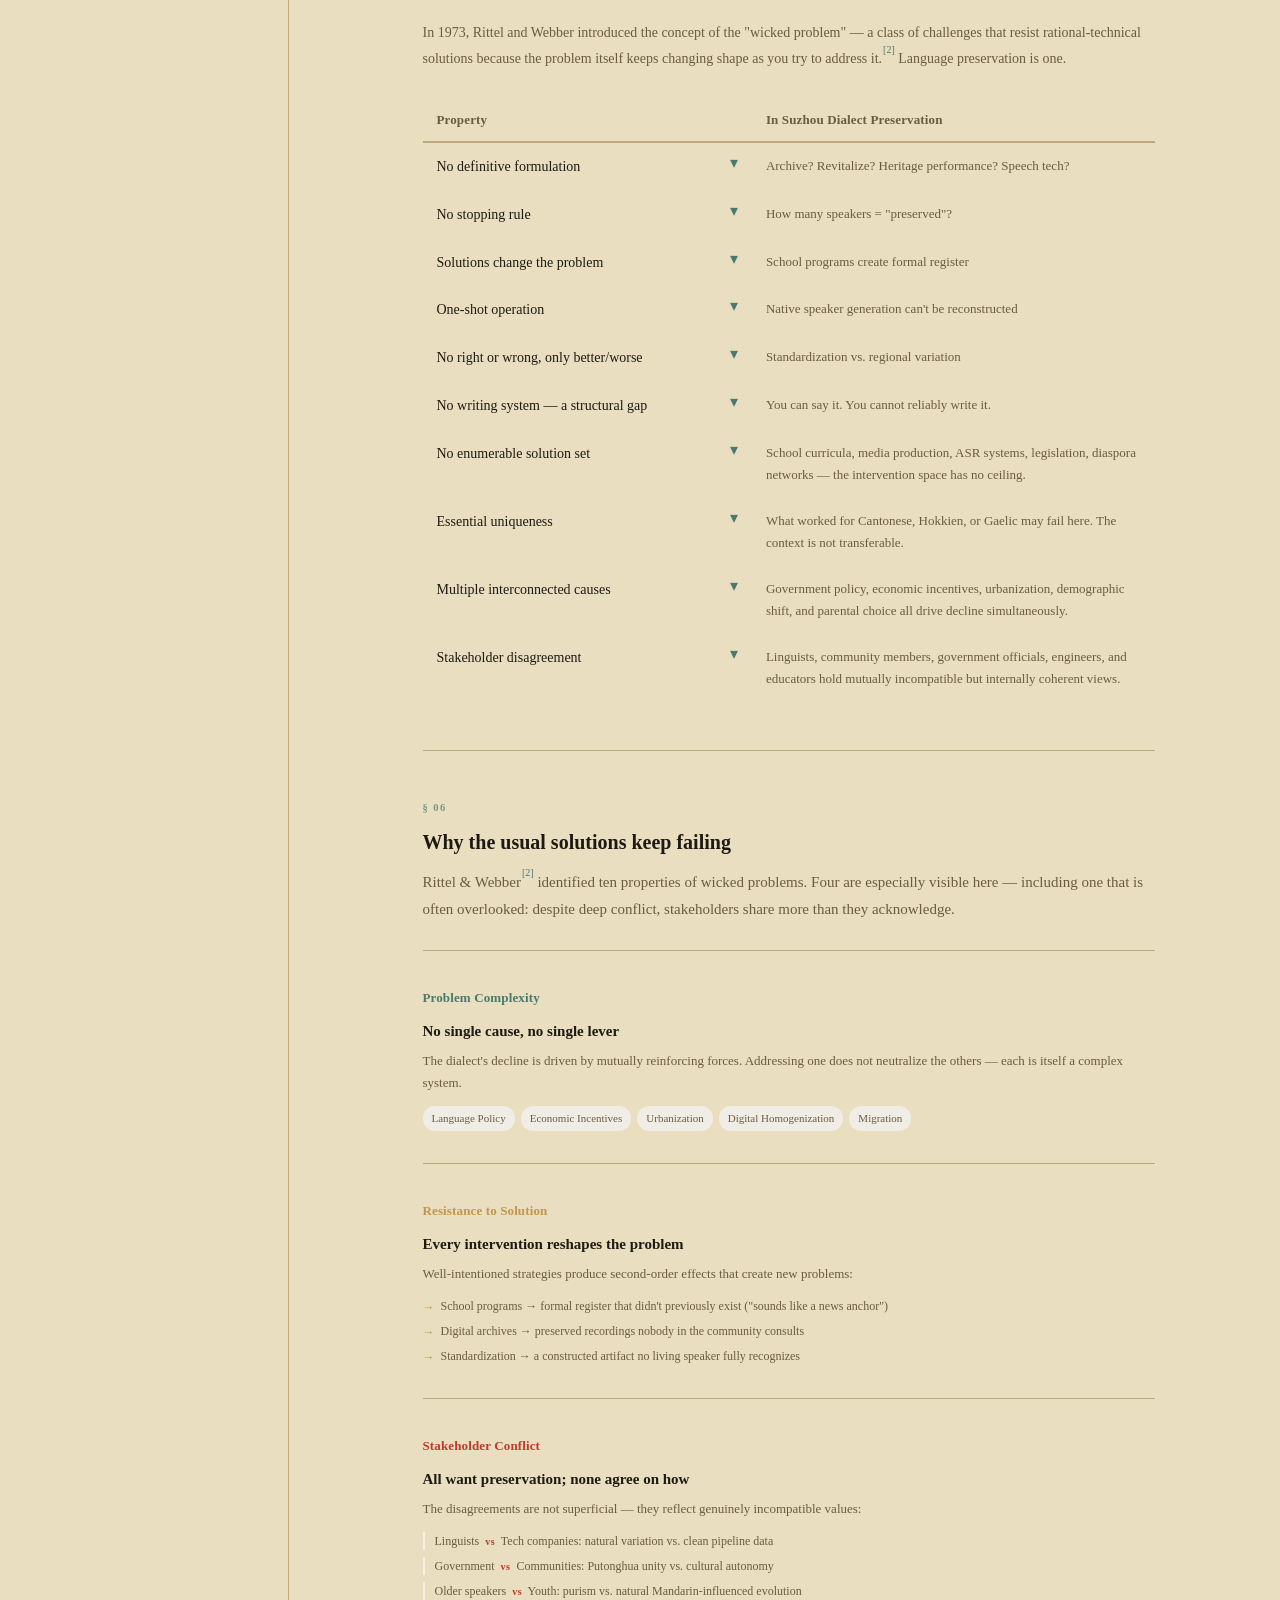
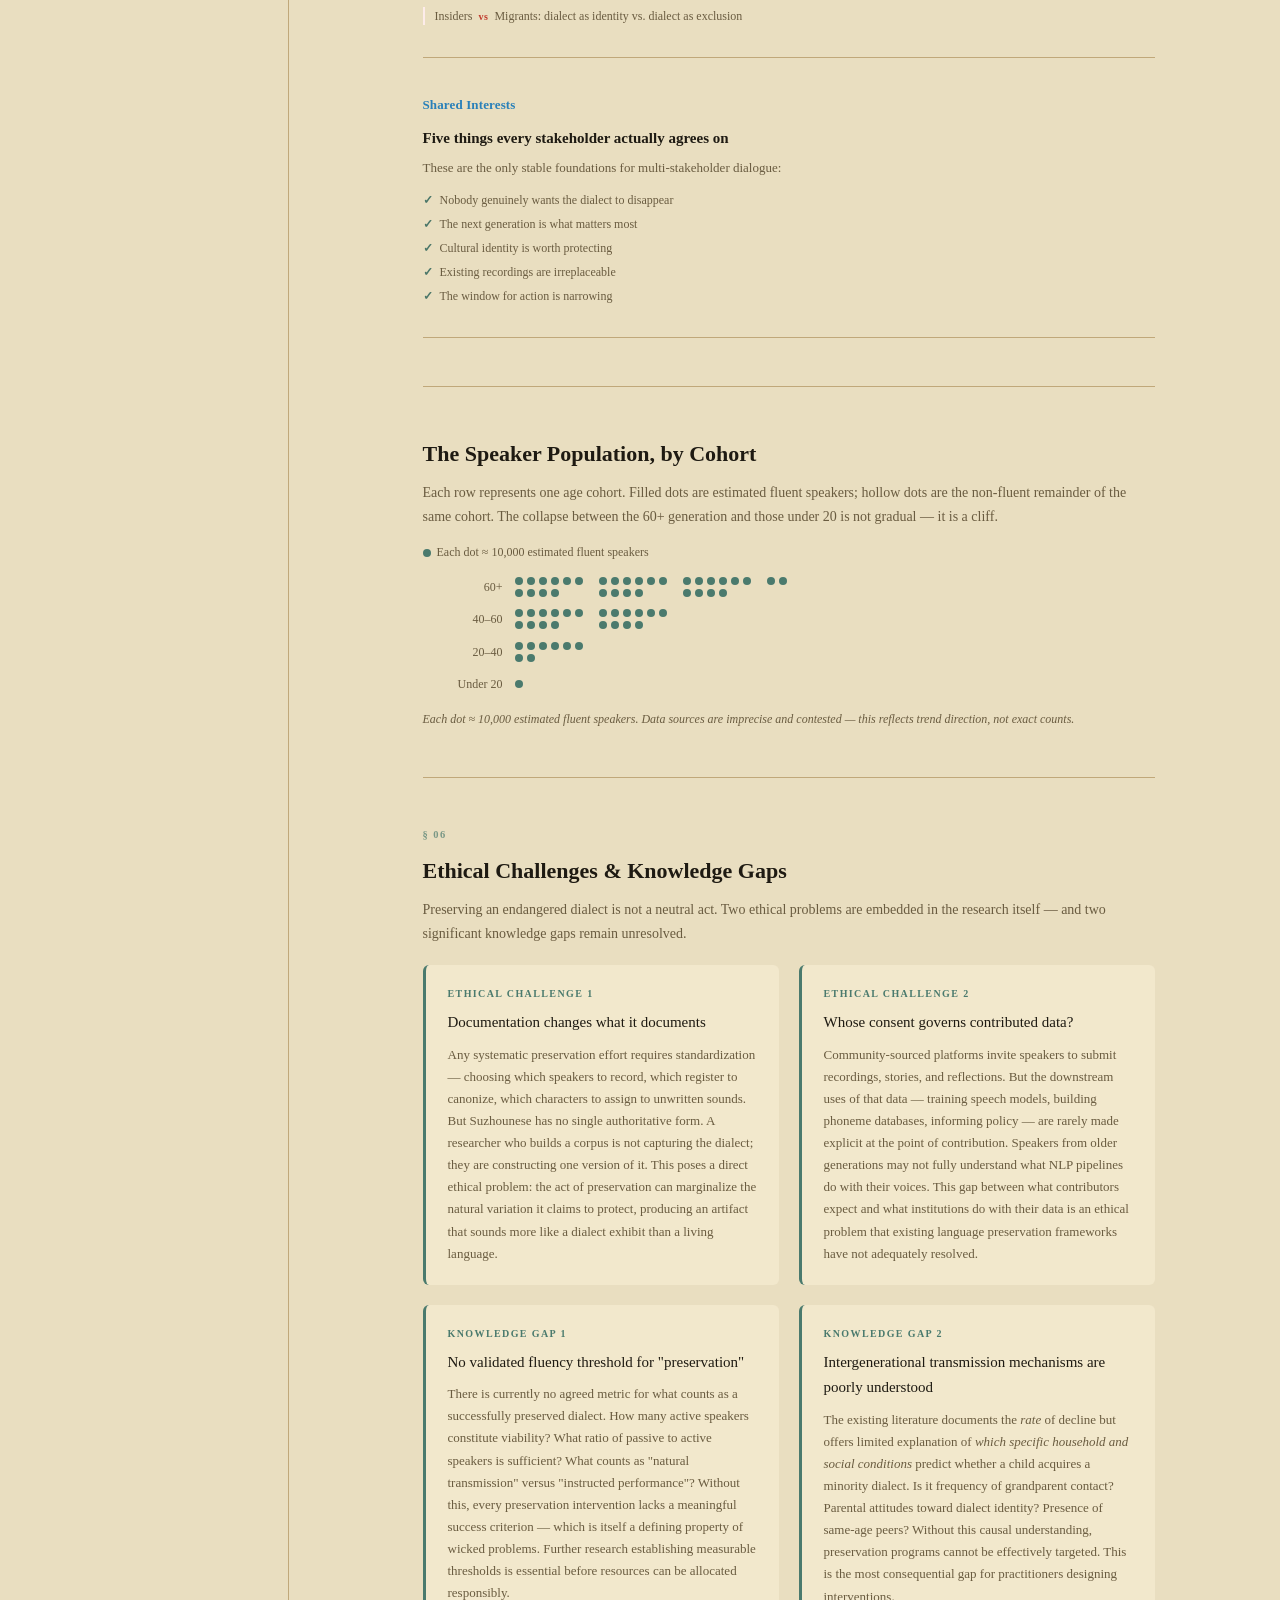
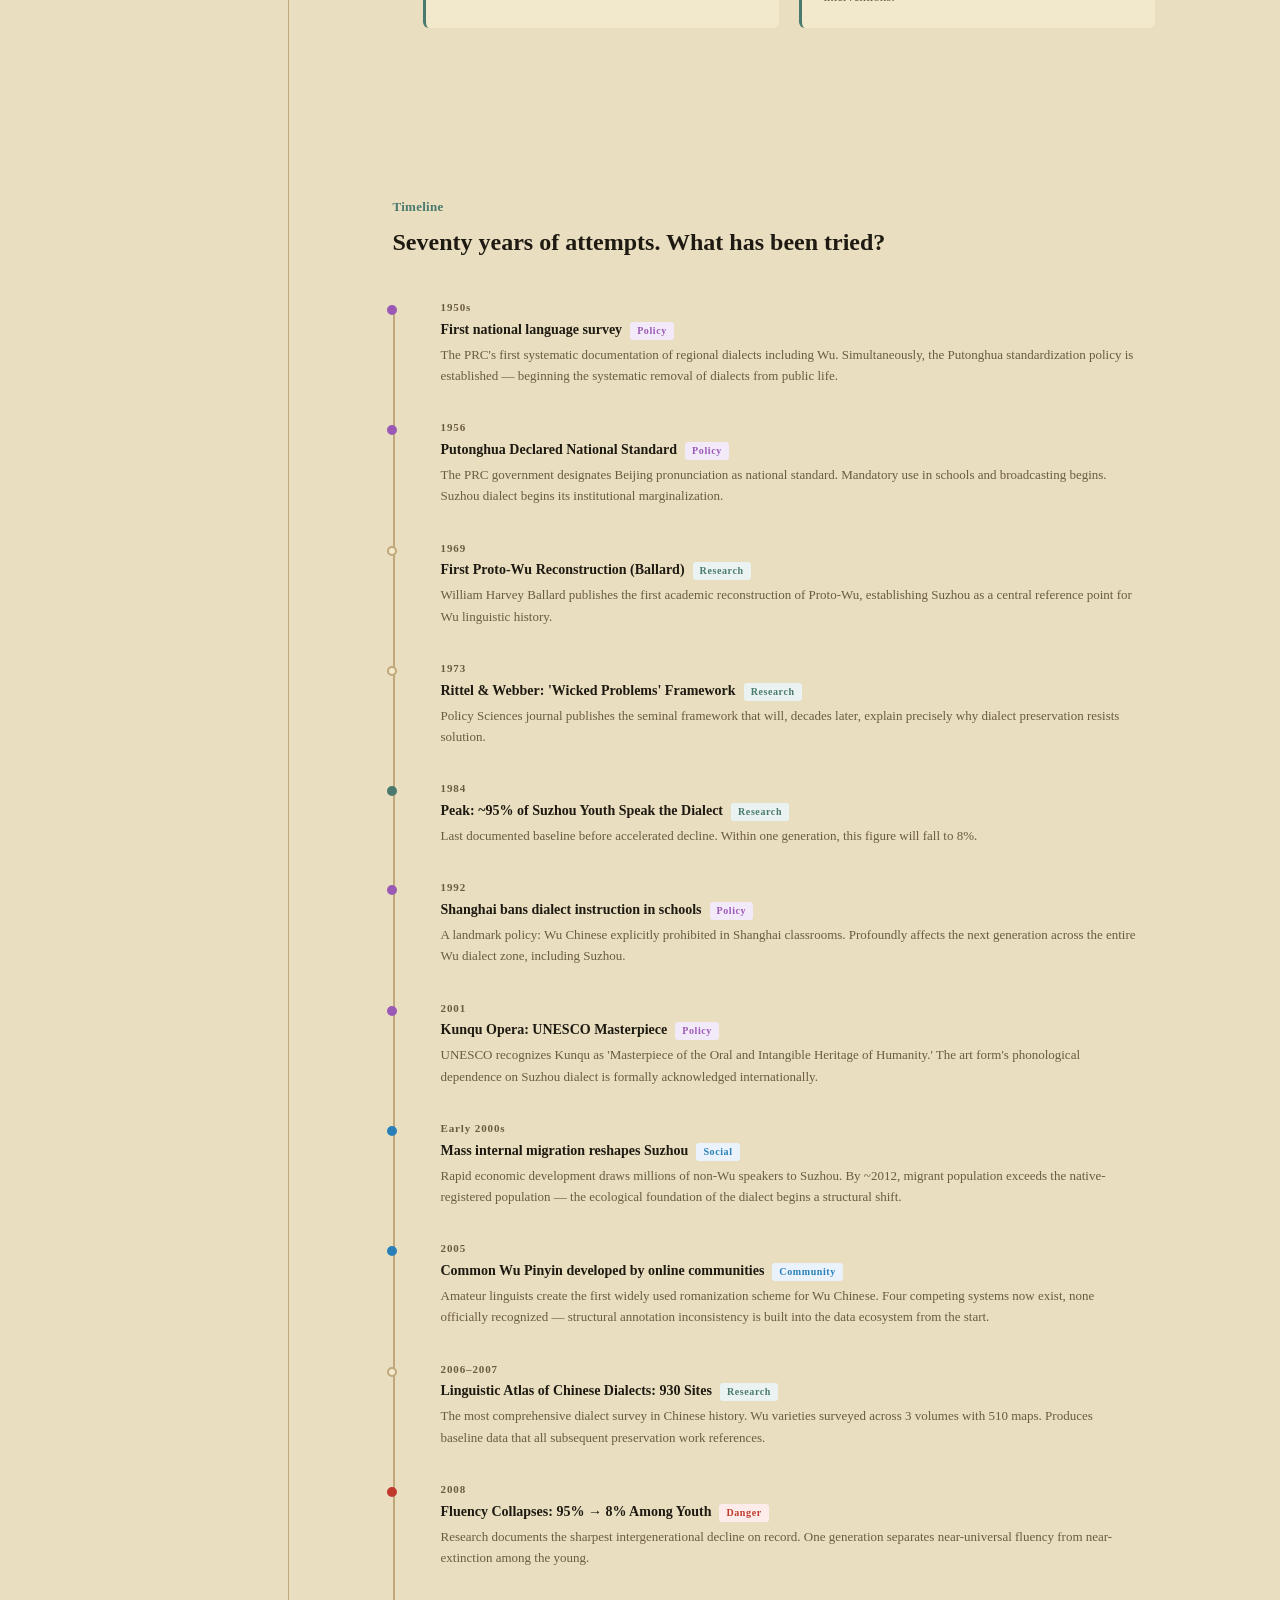
==== commit 31a16695: "Use pseudonym for authorship credits Co-Authored-By: Claude Opus 5 (1M context) <noreply@anthropic.c" ====
--- a/index.html
+++ b/index.html
@@ -4325,7 +4325,7 @@
           </div>
           <div class="gen-card-video-wrapper">
             <video controls preload="metadata"
-              aria-label="零零后苏州话示范 — 作者自录">
+              aria-label="零零后苏州话示范 — 神经兮兮大仓鼠自录">
               <source src="https://github.com/Ljyy-NameNotAvailable/suzhou-dialect/releases/download/v1.0-media/genz.mp4" type="video/mp4">
             </video>
           </div>
@@ -4336,7 +4336,7 @@
               <path d="M4.5 7.5 L6.5 9.5 L9.5 5" stroke="#5B8A7D" stroke-width="1.2" stroke-linecap="round" stroke-linejoin="round"/>
             </svg>
             <p class="gen-card-attribution-text">
-              本人录音，版权归作者所有，授权本页使用。
+              神经兮兮大仓鼠录音，版权归录音者所有，授权本页使用。
               <span class="gen-card-rights-tag own">自有版权</span>
             </p>
           </div>
@@ -4710,18 +4710,18 @@
           </div>
           <div class="gen-card-video-wrapper">
             <video controls preload="metadata"
-              aria-label="Generation 3 — author's own recording">
+              aria-label="Generation 3 — the great edgy hamster's own recording">
               <source src="https://github.com/Ljyy-NameNotAvailable/suzhou-dialect/releases/download/v1.0-media/genz.mp4" type="video/mp4">
             </video>
           </div>
-          <p class="gen-card-desc">The author's own voice — part of the generation that grew up hearing Suzhounese from grandparents but schooled entirely in Mandarin. Can understand it, can say some phrases, but the full vocabulary and tonal instinct are gone. Not from lack of interest. From lack of environment.</p>
+          <p class="gen-card-desc">The great edgy hamster's own voice — part of the generation that grew up hearing Suzhounese from grandparents but schooled entirely in Mandarin. Can understand it, can say some phrases, but the full vocabulary and tonal instinct are gone. Not from lack of interest. From lack of environment.</p>
           <div class="gen-card-attribution">
             <svg class="gen-card-attribution-icon" width="14" height="14" viewBox="0 0 14 14" fill="none" aria-hidden="true">
               <circle cx="7" cy="7" r="6" stroke="#5B8A7D" stroke-width="1.2"/>
               <path d="M4.5 7.5 L6.5 9.5 L9.5 5" stroke="#5B8A7D" stroke-width="1.2" stroke-linecap="round" stroke-linejoin="round"/>
             </svg>
             <p class="gen-card-attribution-text">
-              Original recording by the author. All rights reserved.
+              Original recording by the great edgy hamster. All rights reserved.
               <span class="gen-card-rights-tag own">Own work</span>
             </p>
           </div>
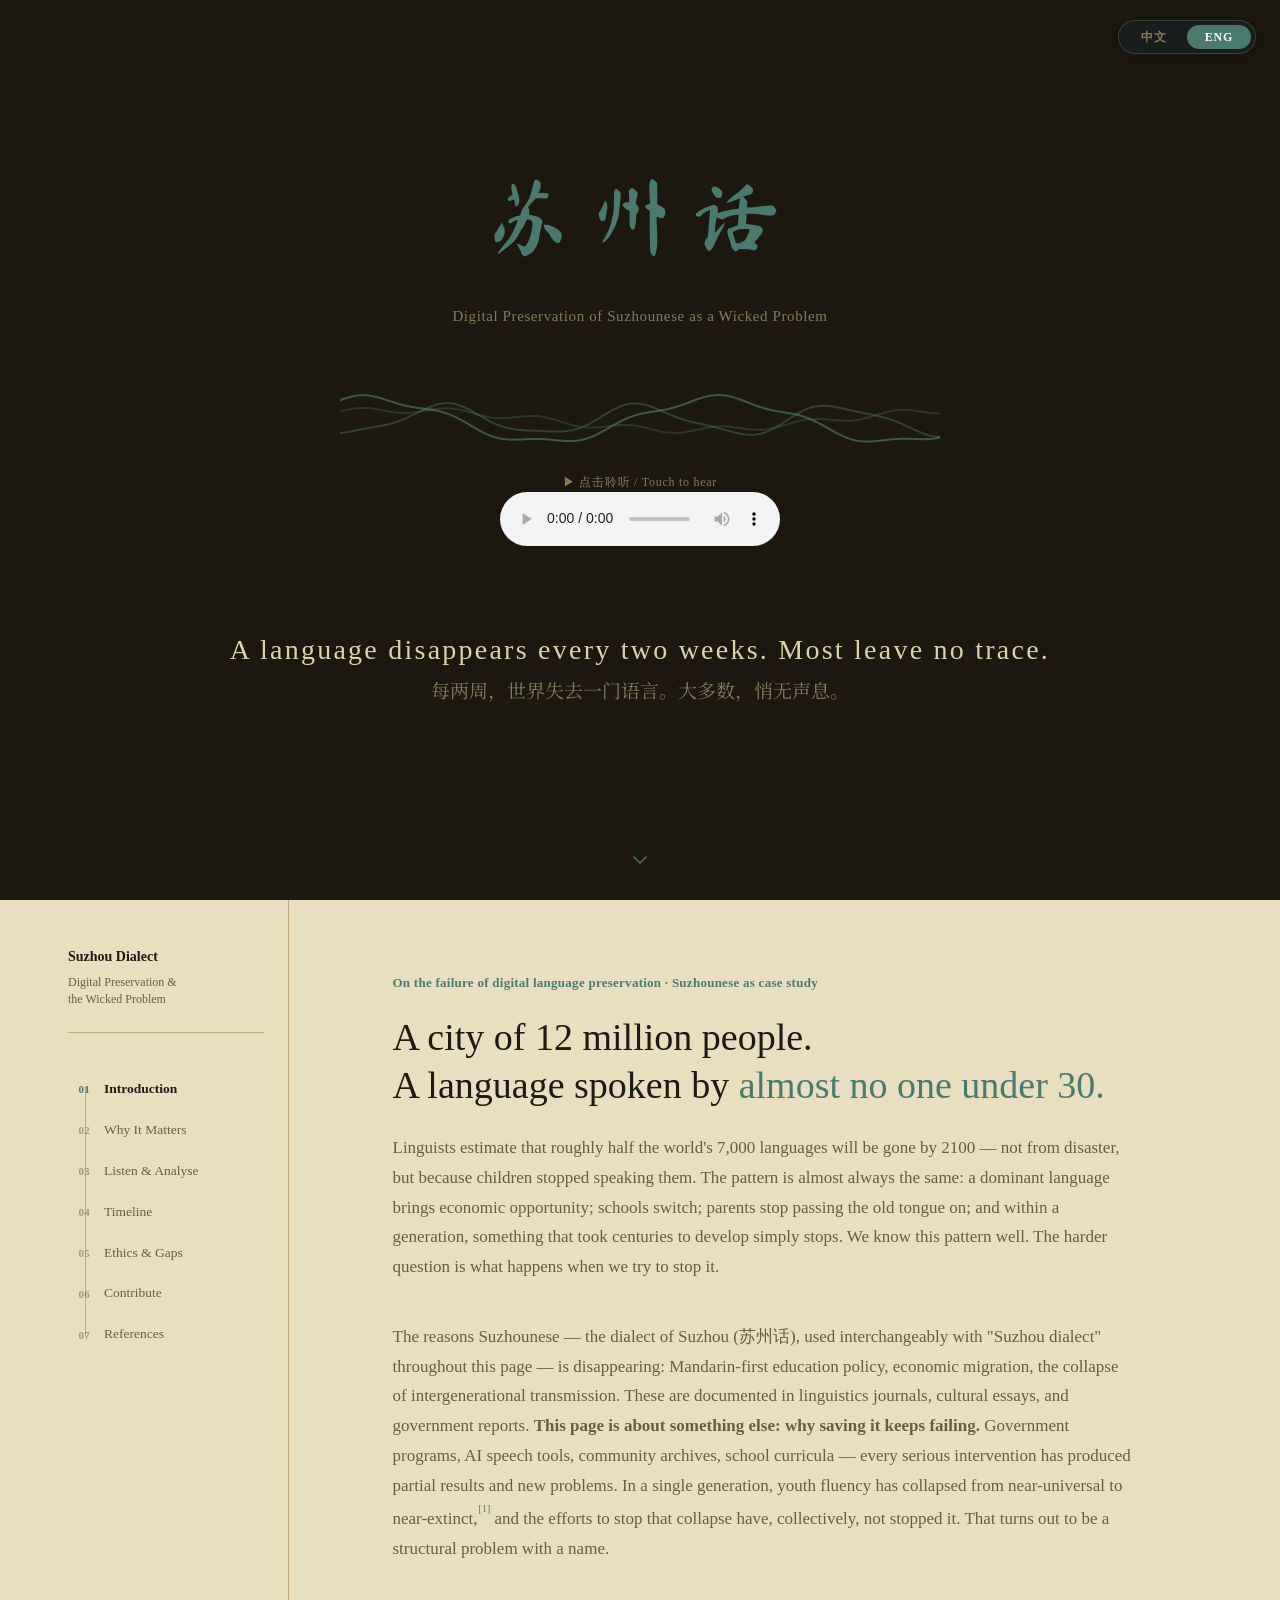
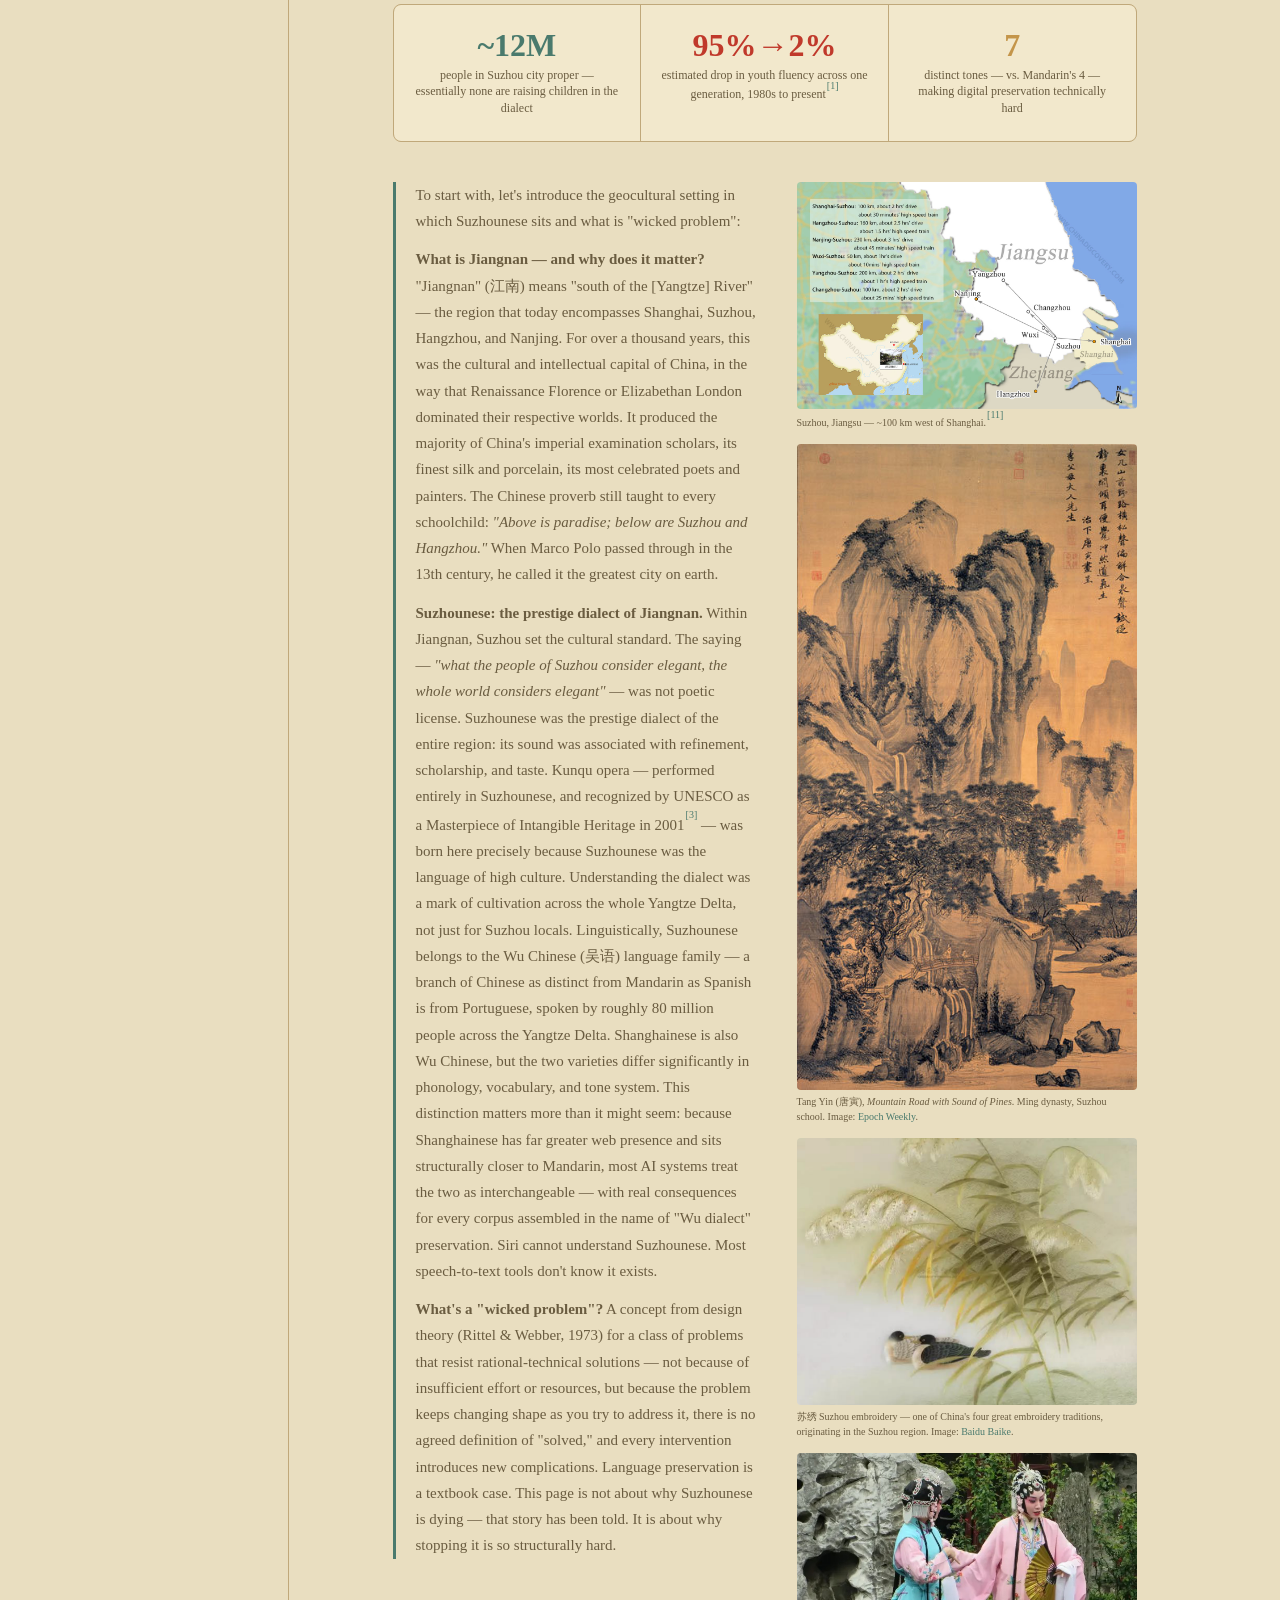
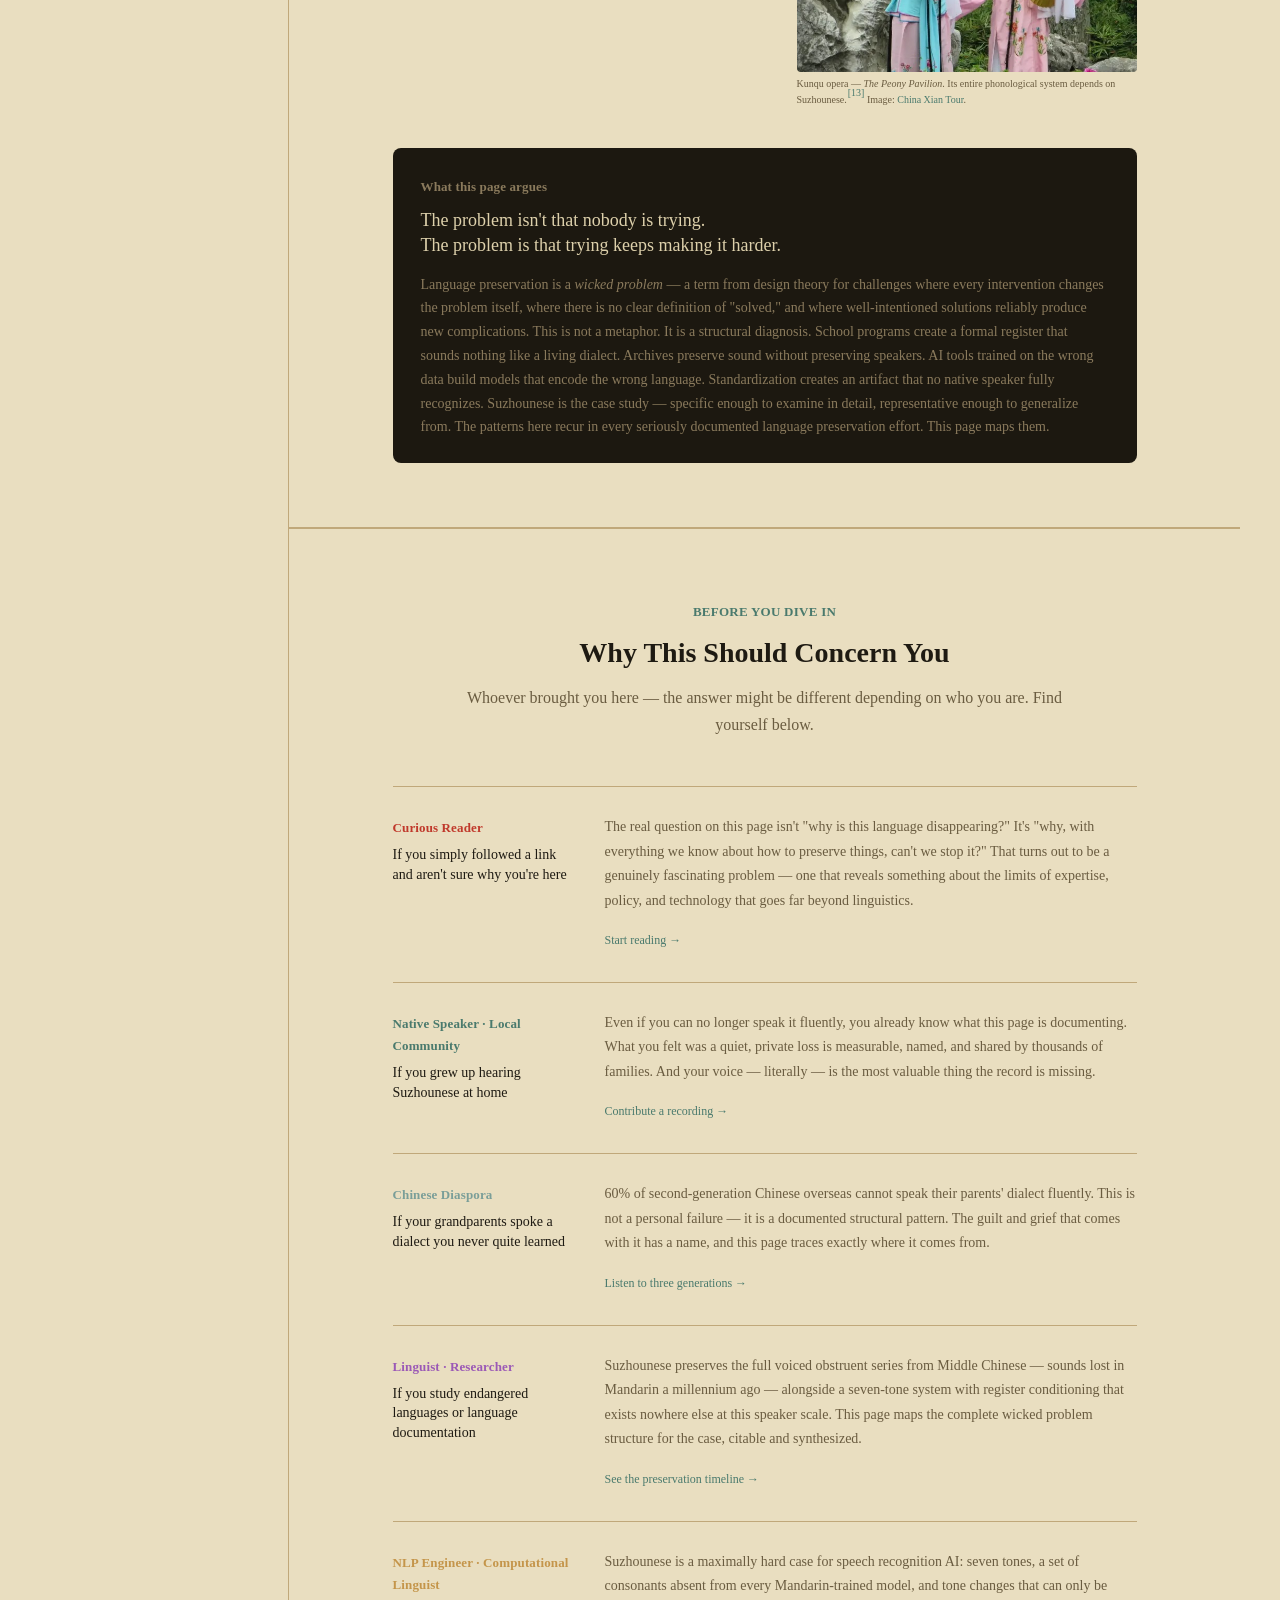
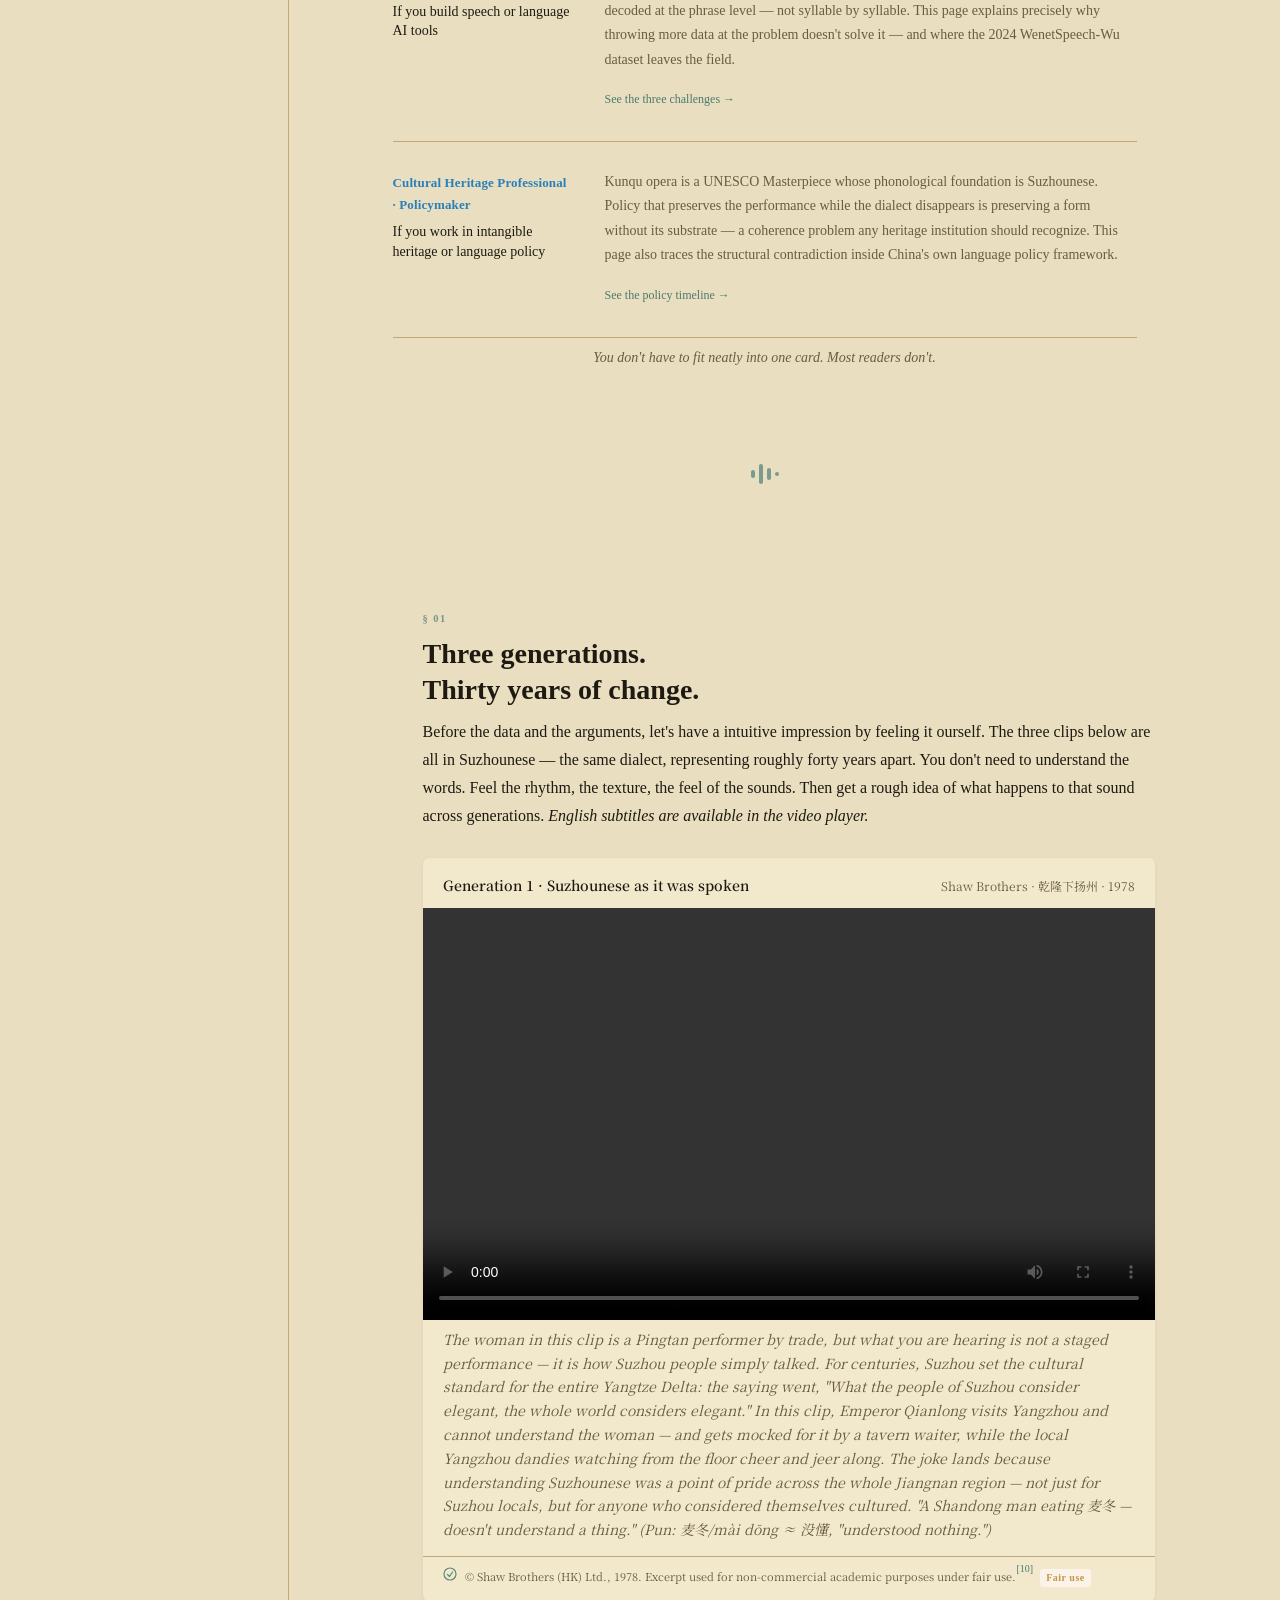
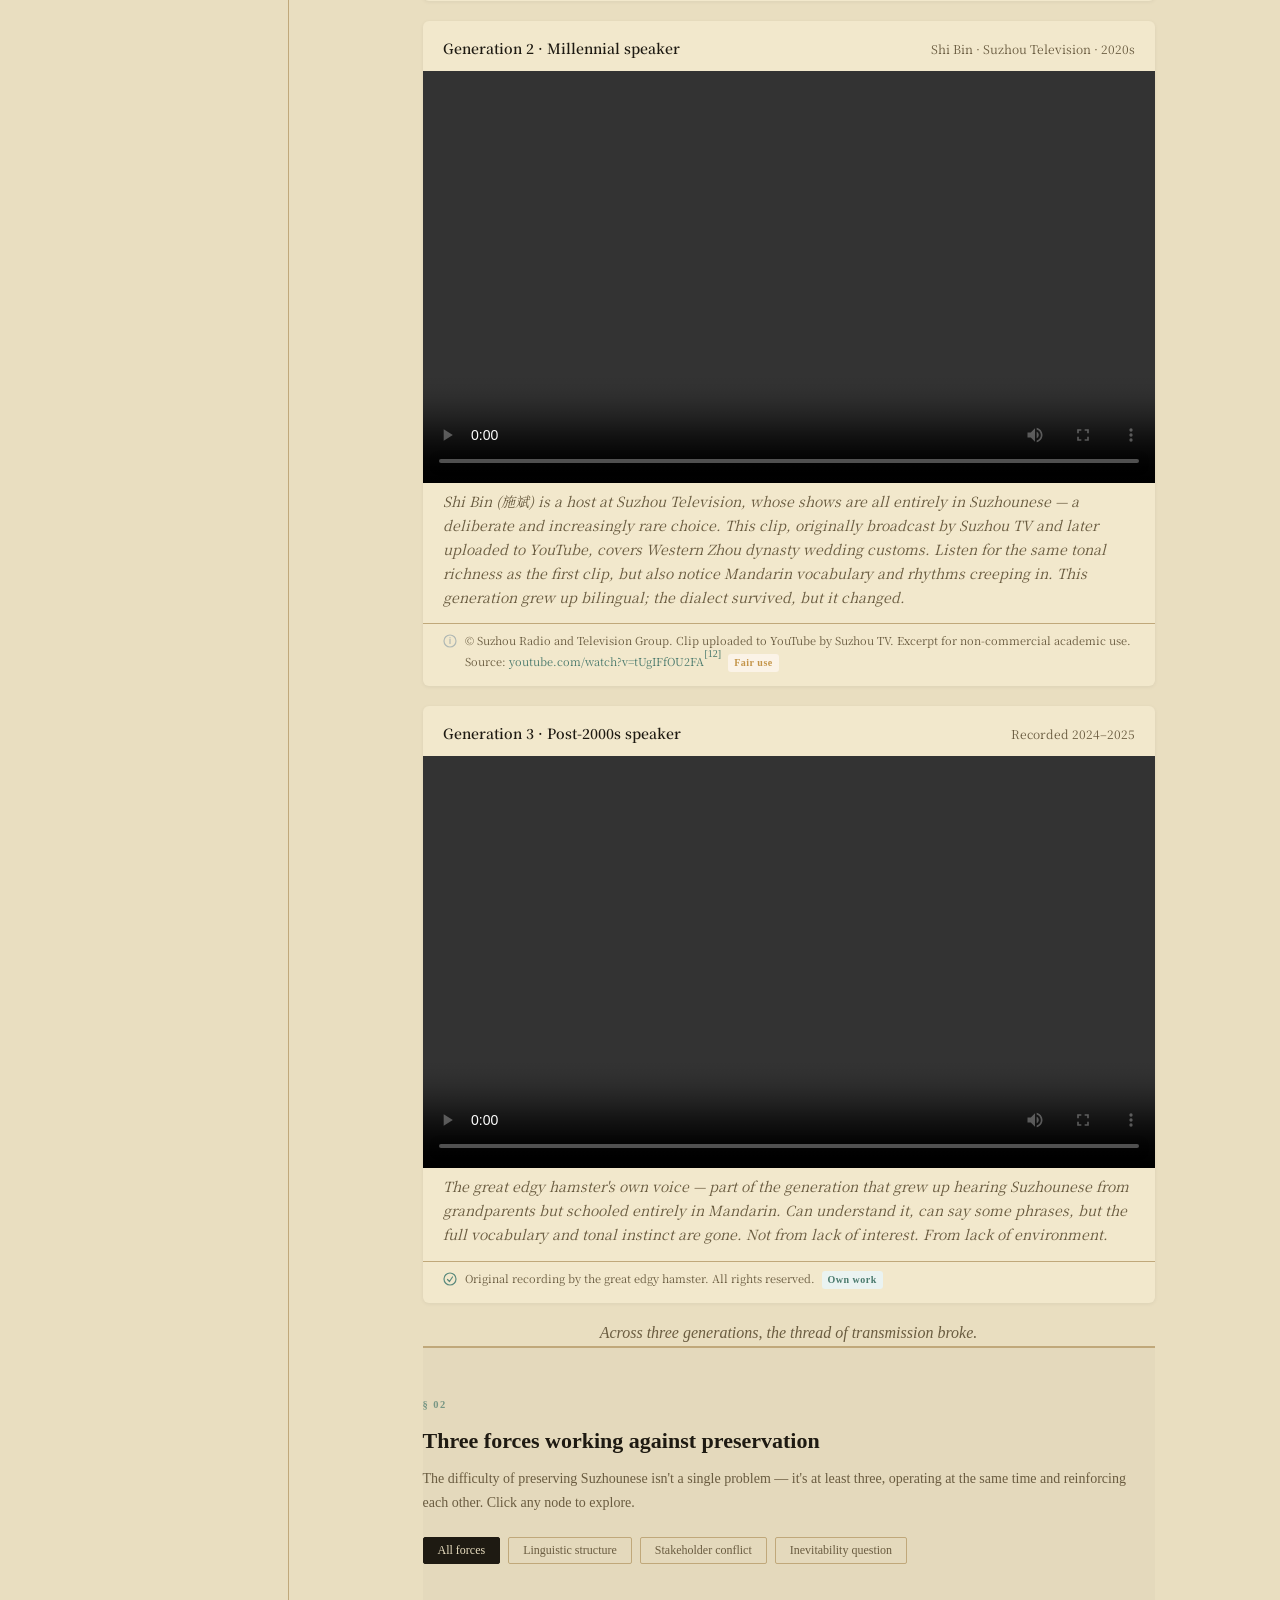
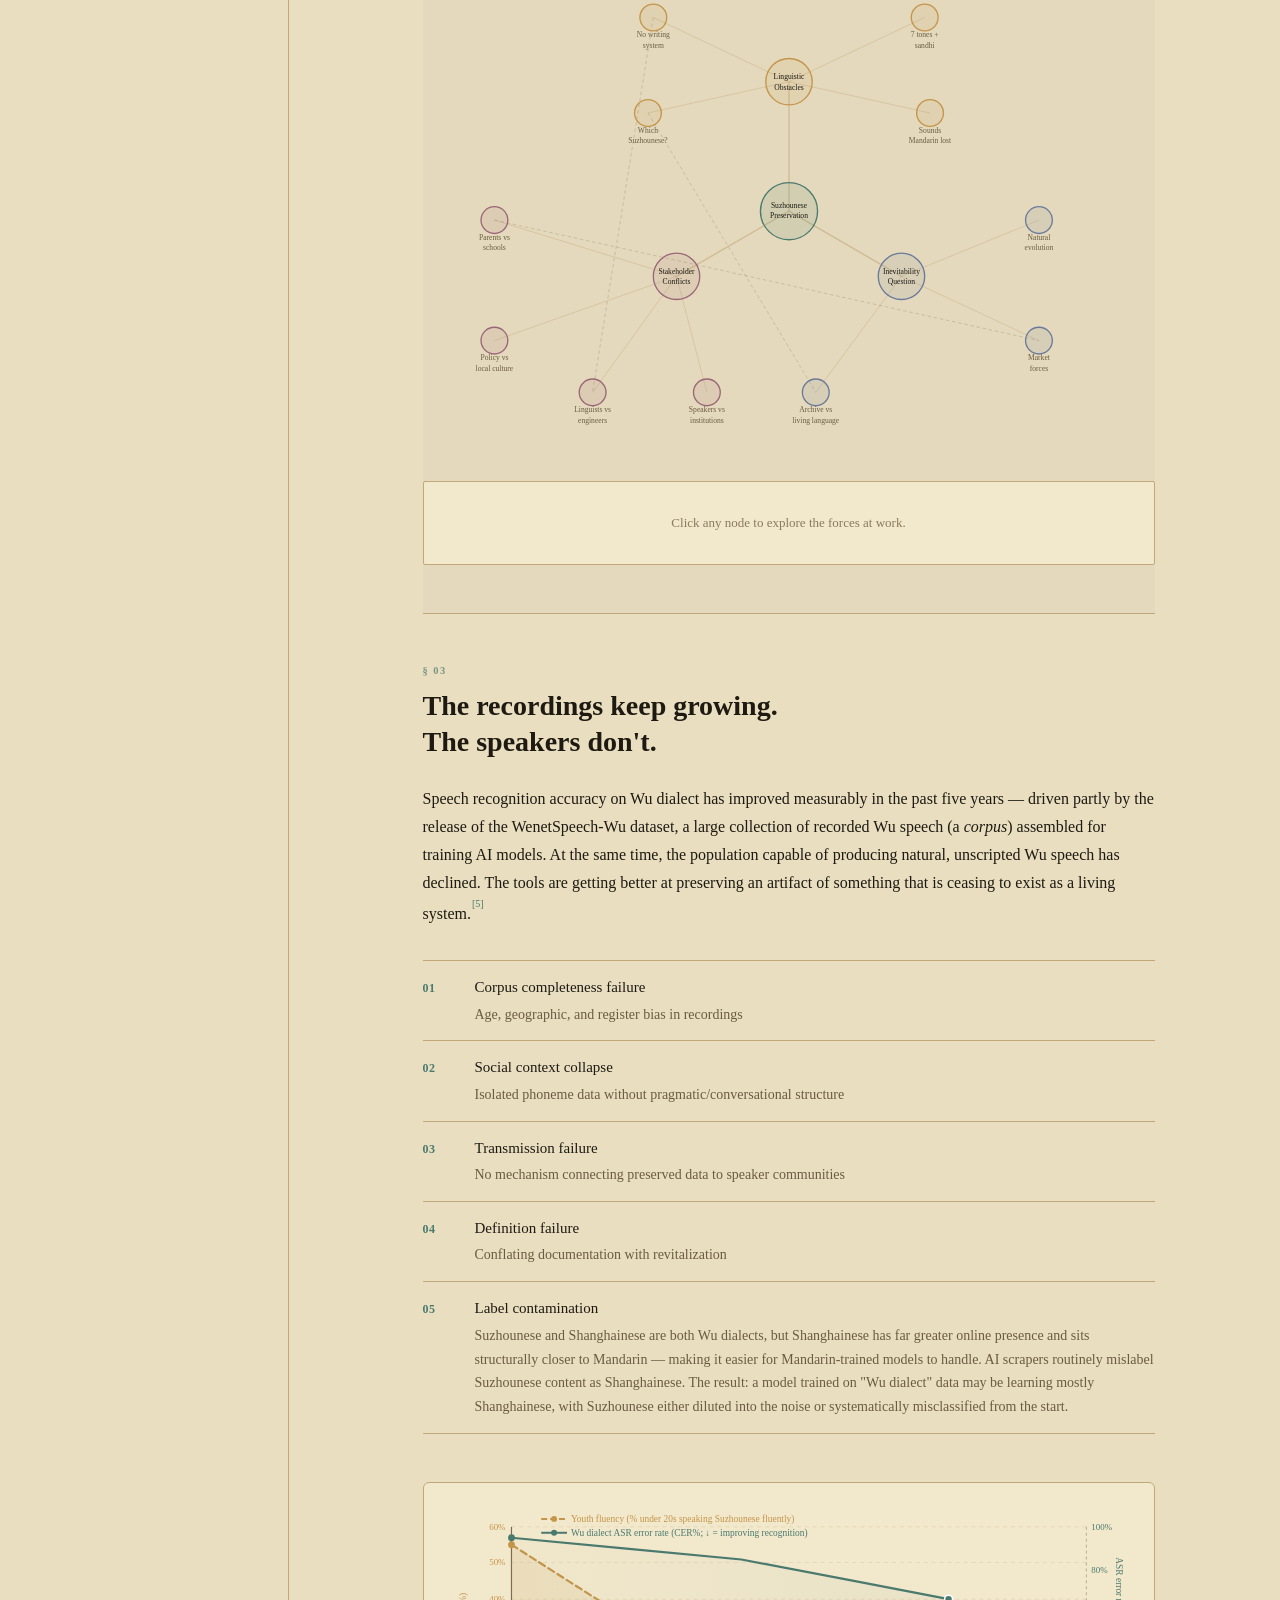
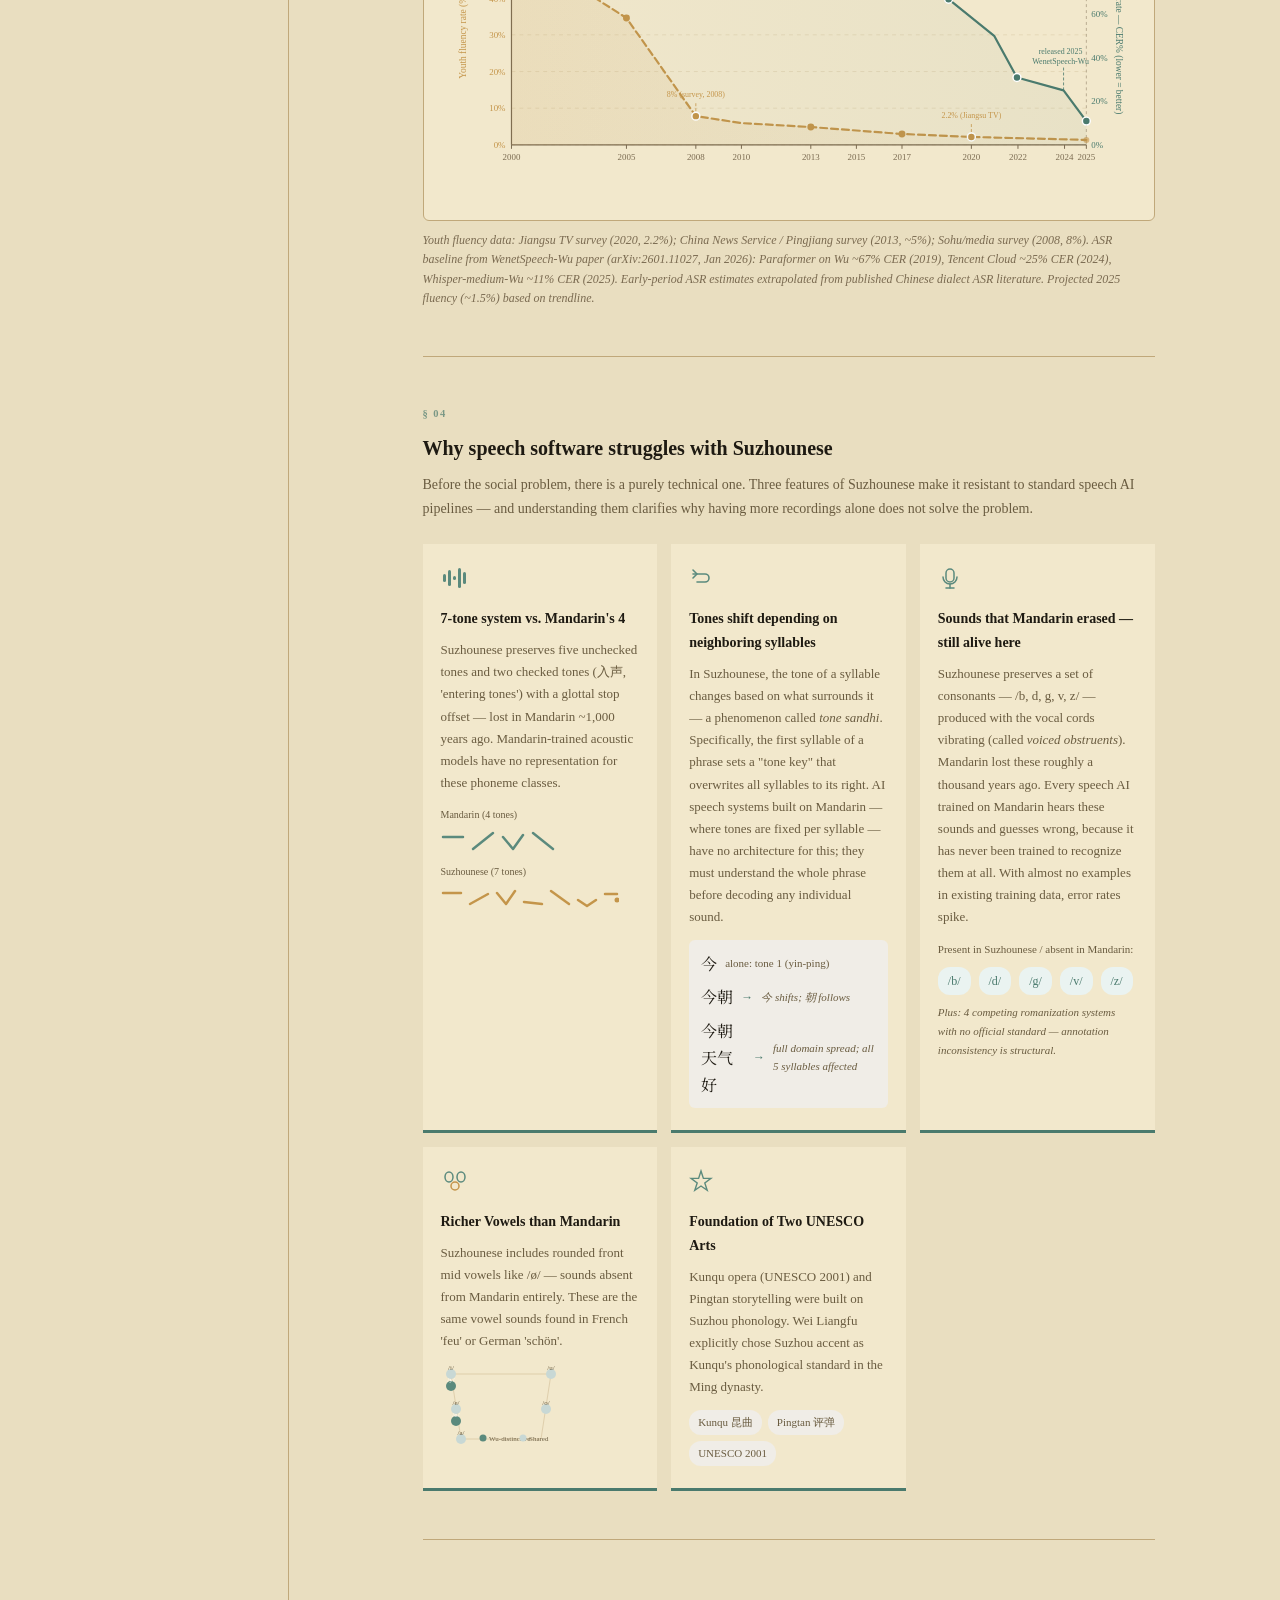
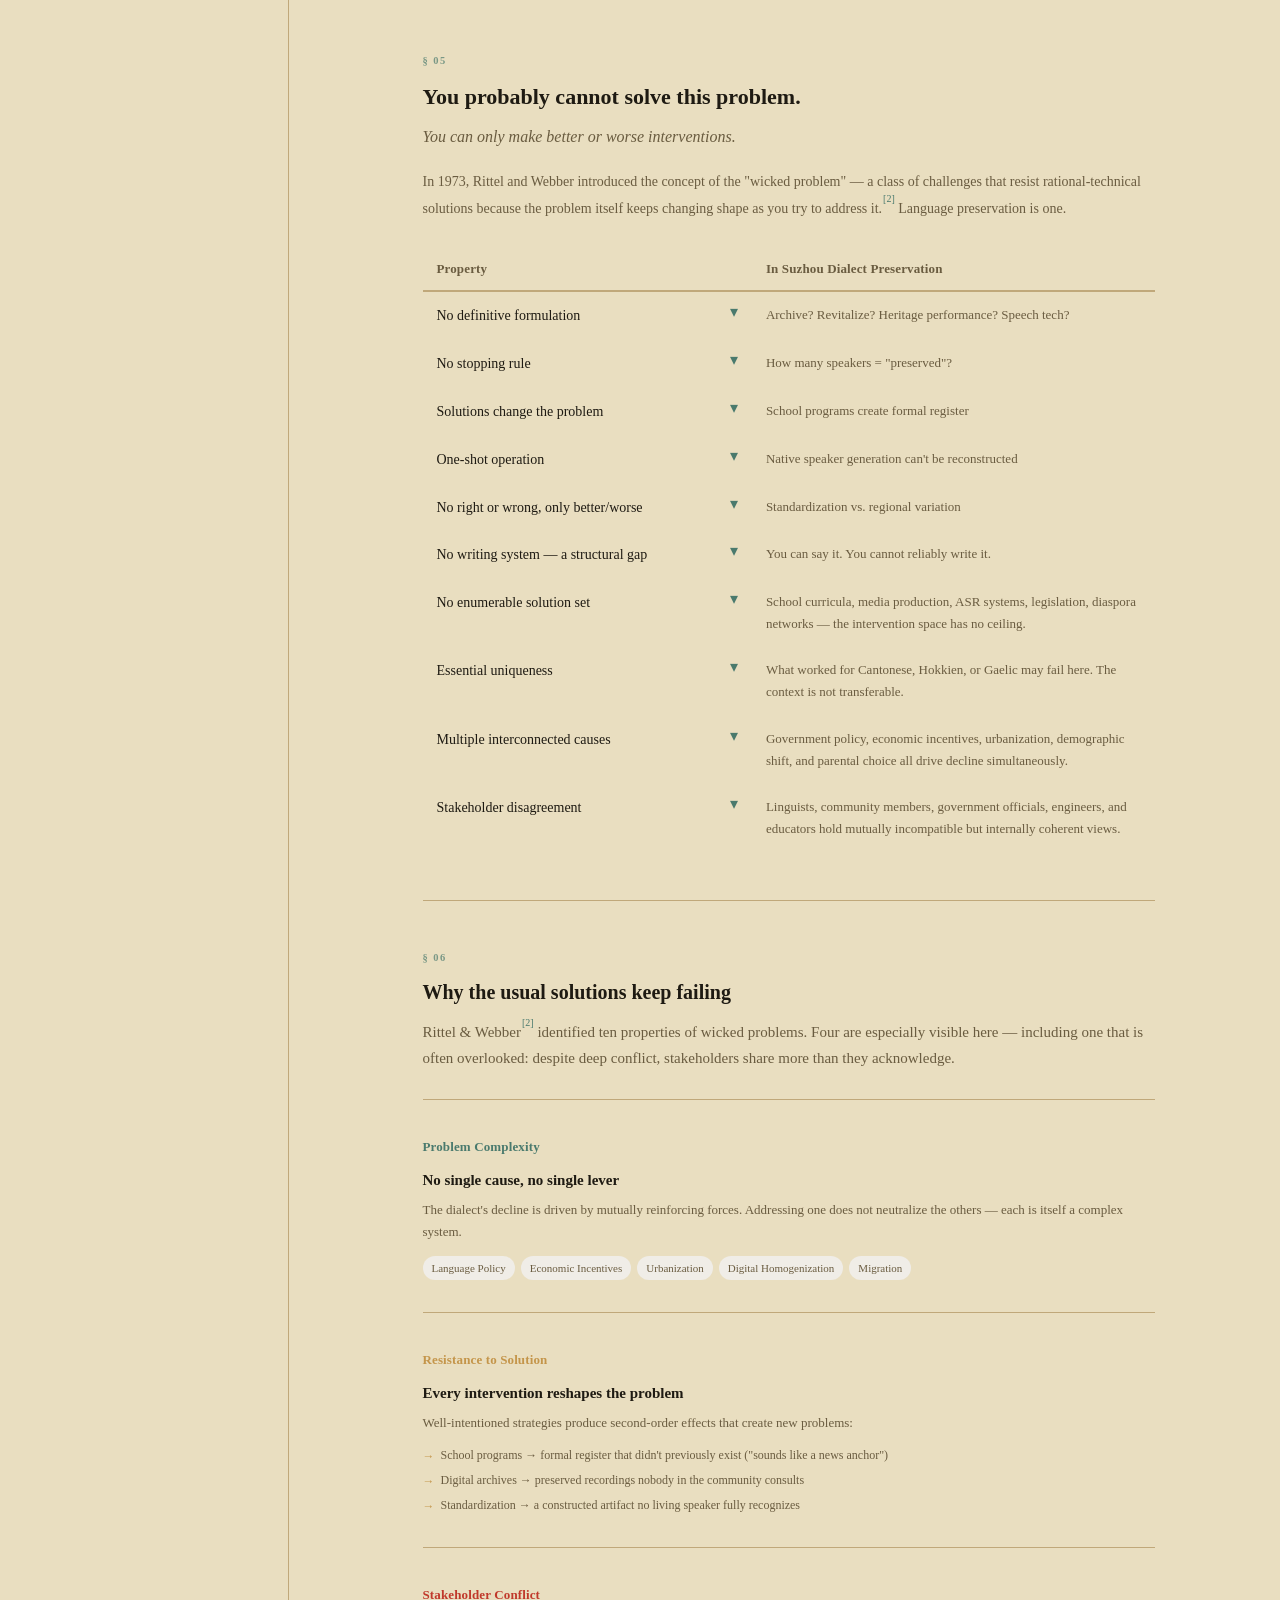
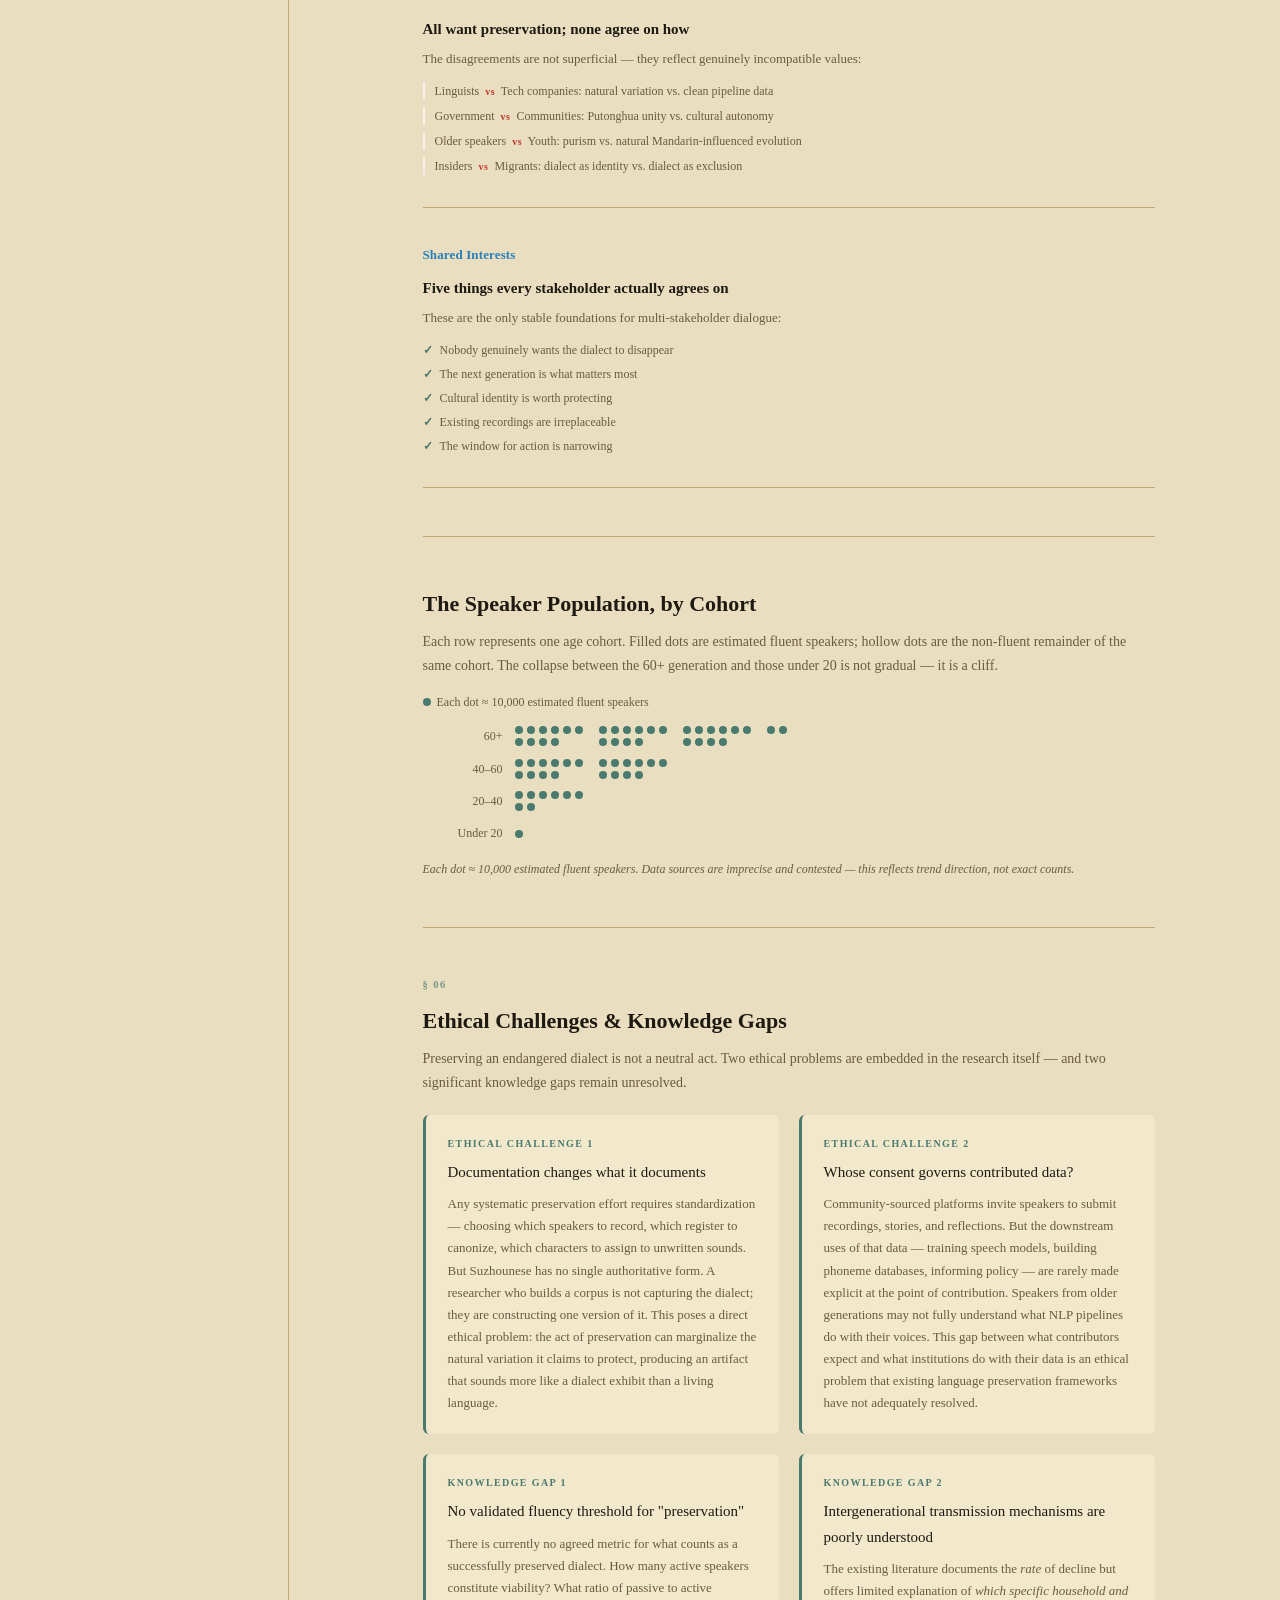
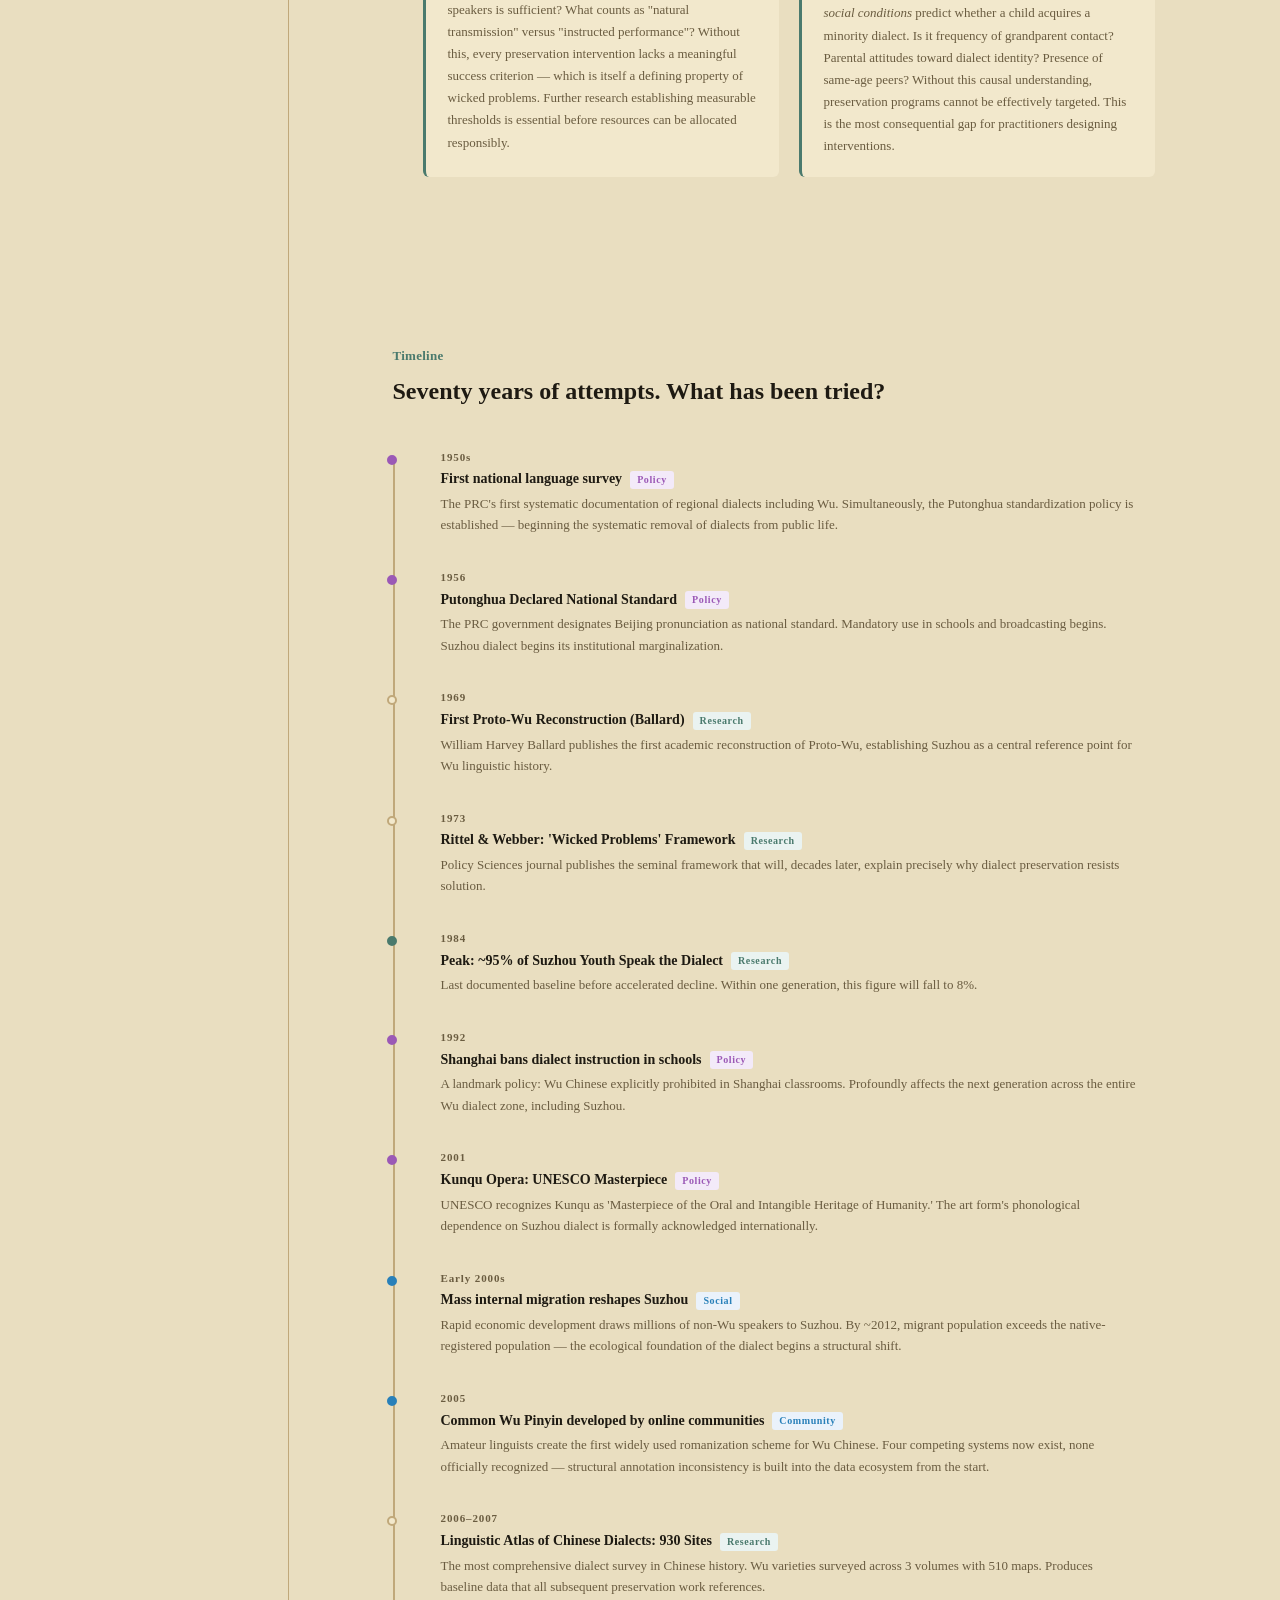
==== commit 25a92b61: "Fix broken embroidery image; add publish script and repo hygiene" ====
--- a/index.html
+++ b/index.html
@@ -4045,7 +4045,7 @@
           </figcaption>
         </figure>
         <figure>
-          <img src="images/Screenshot 2026-04-23 at 1.58.50 PM.png"
+          <img src="images/suzhou silk.png"
                alt="Suzhou embroidery (苏绣), intricate silk needlework">
           <figcaption>
             苏绣 Suzhou embroidery — one of China's four great embroidery traditions, originating in the Suzhou region.
